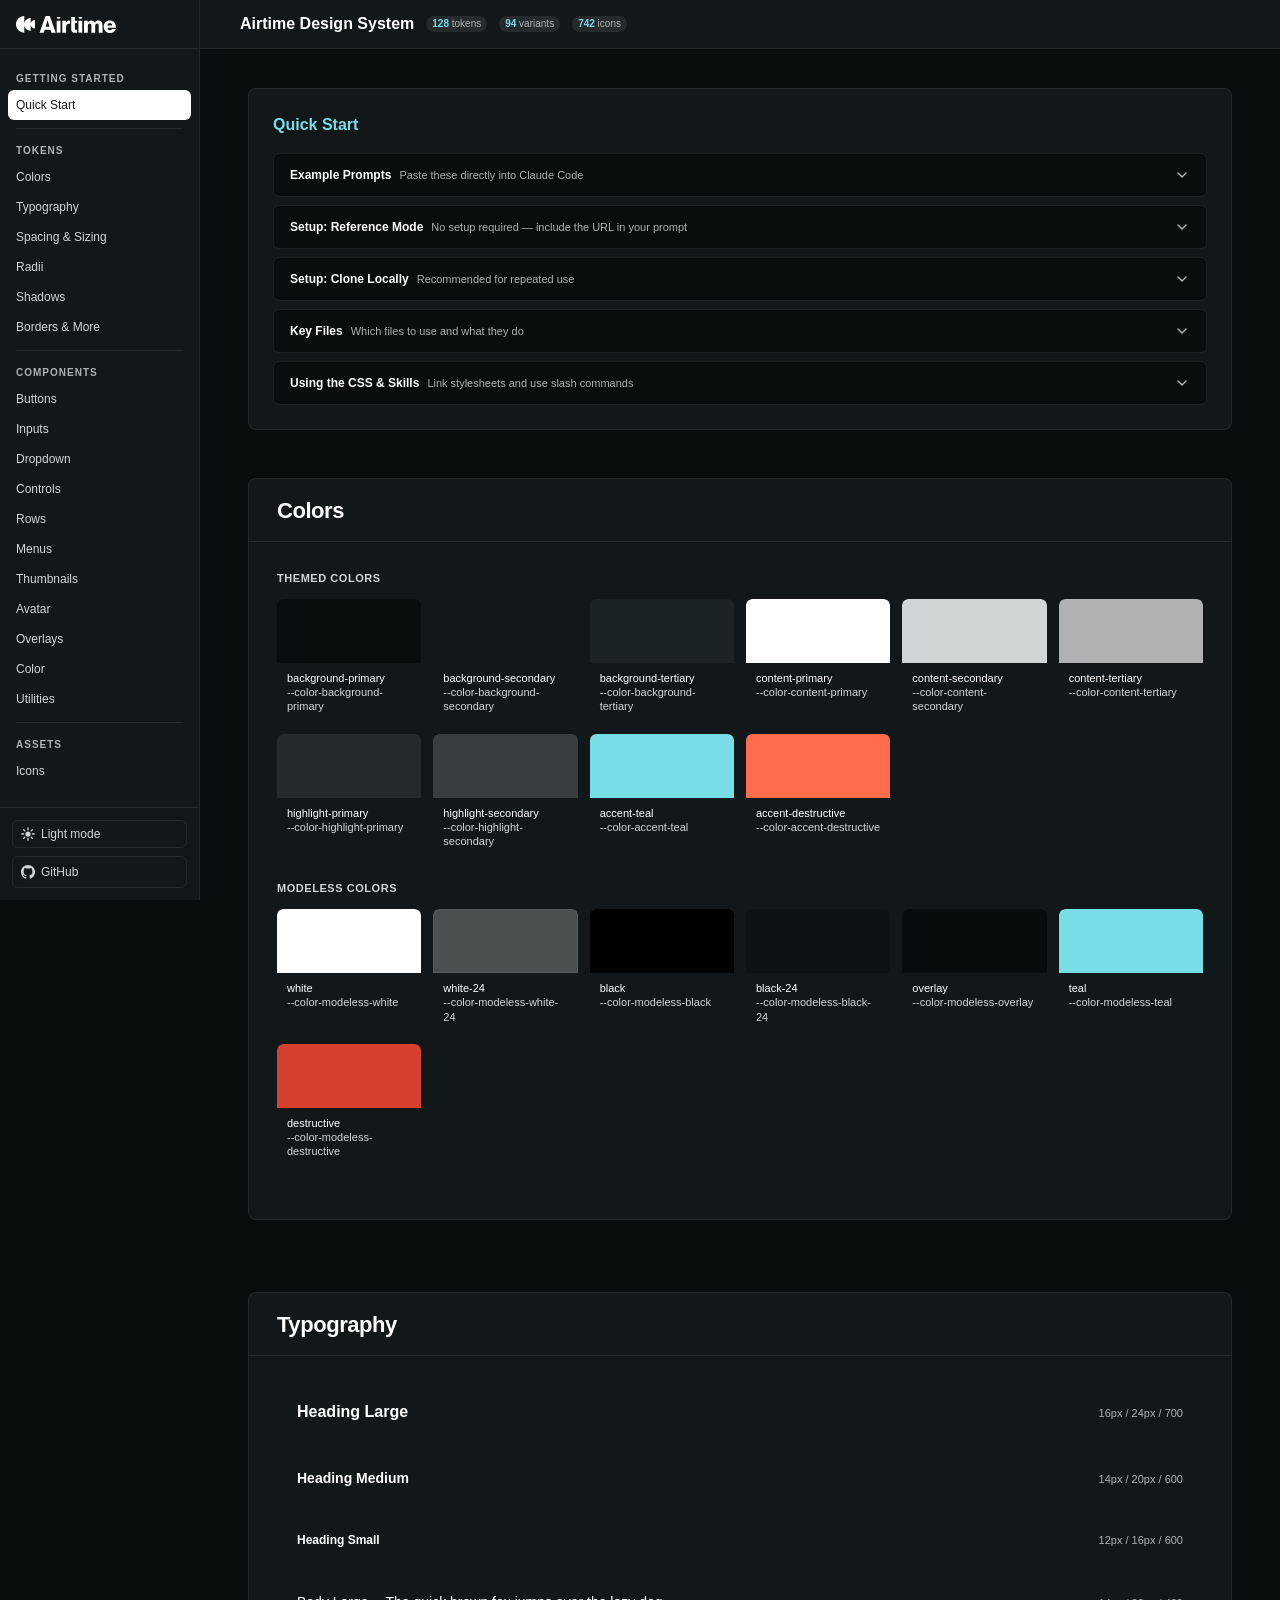
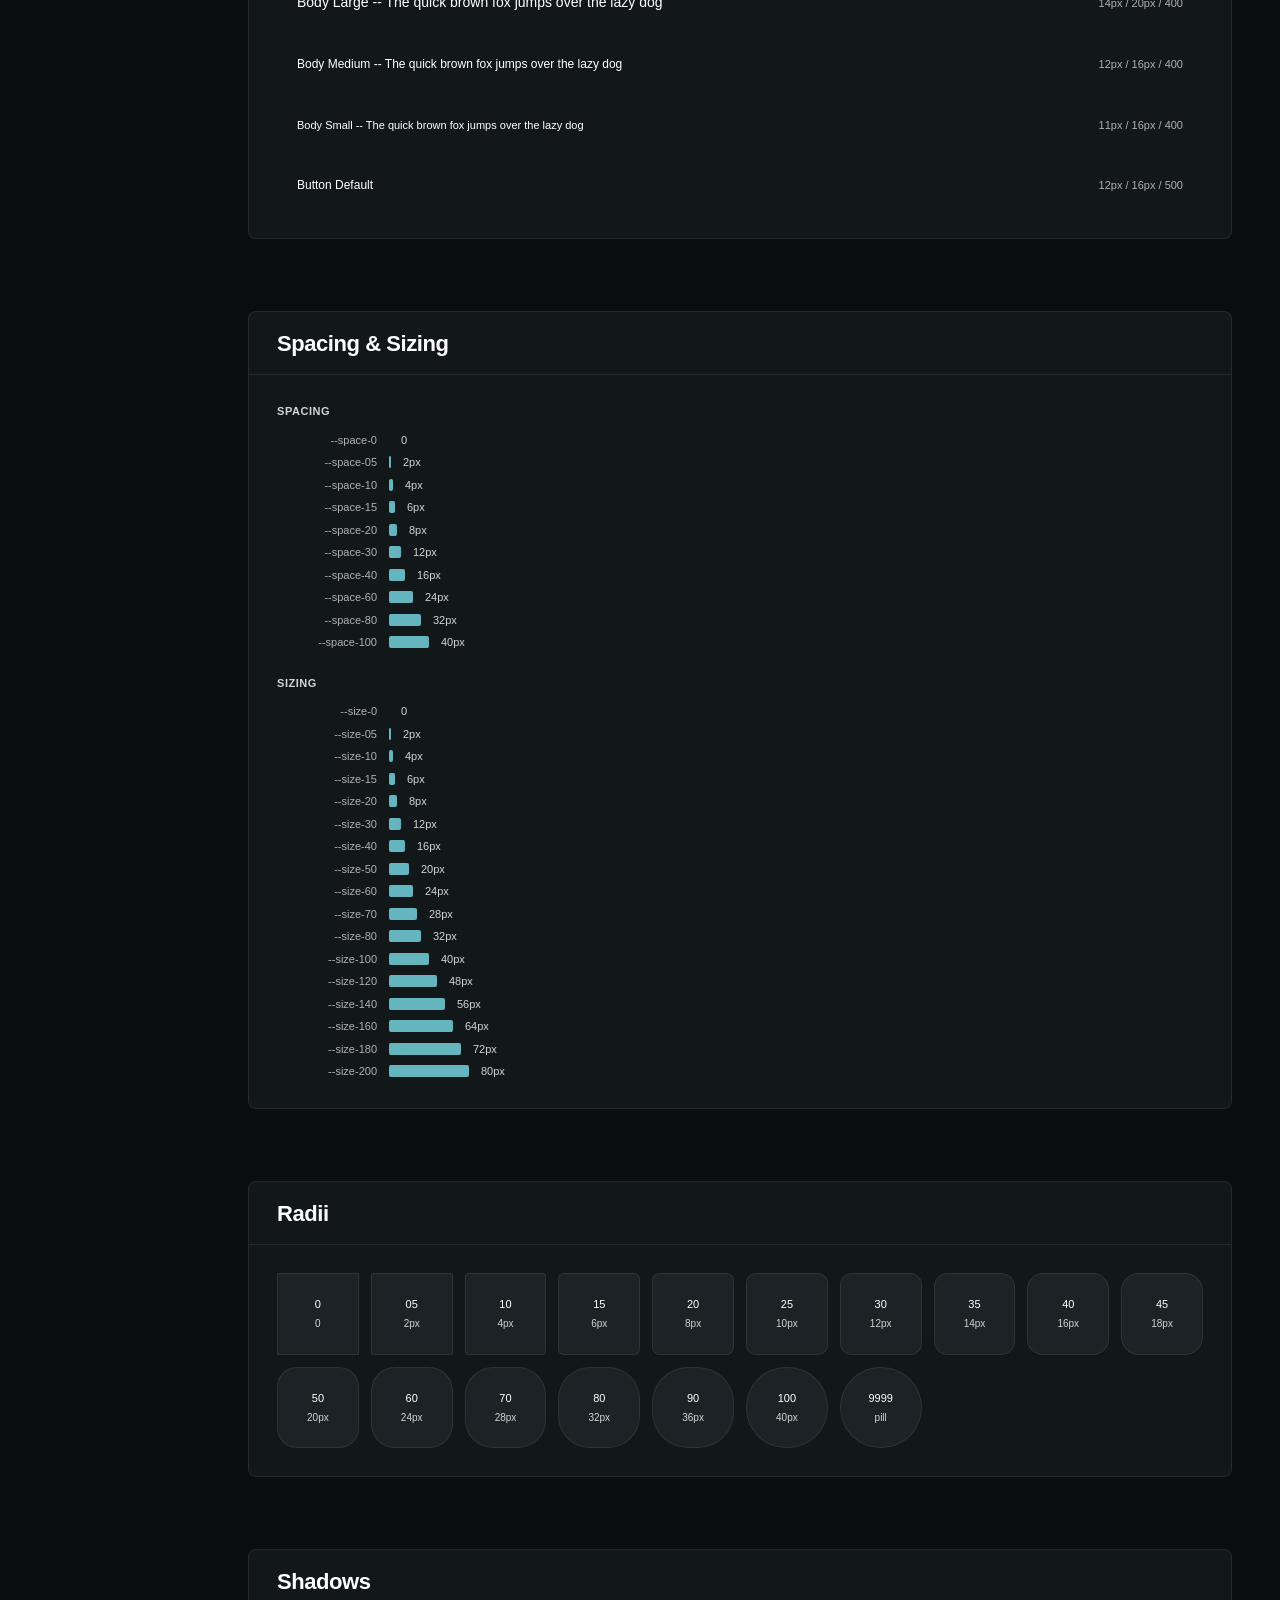
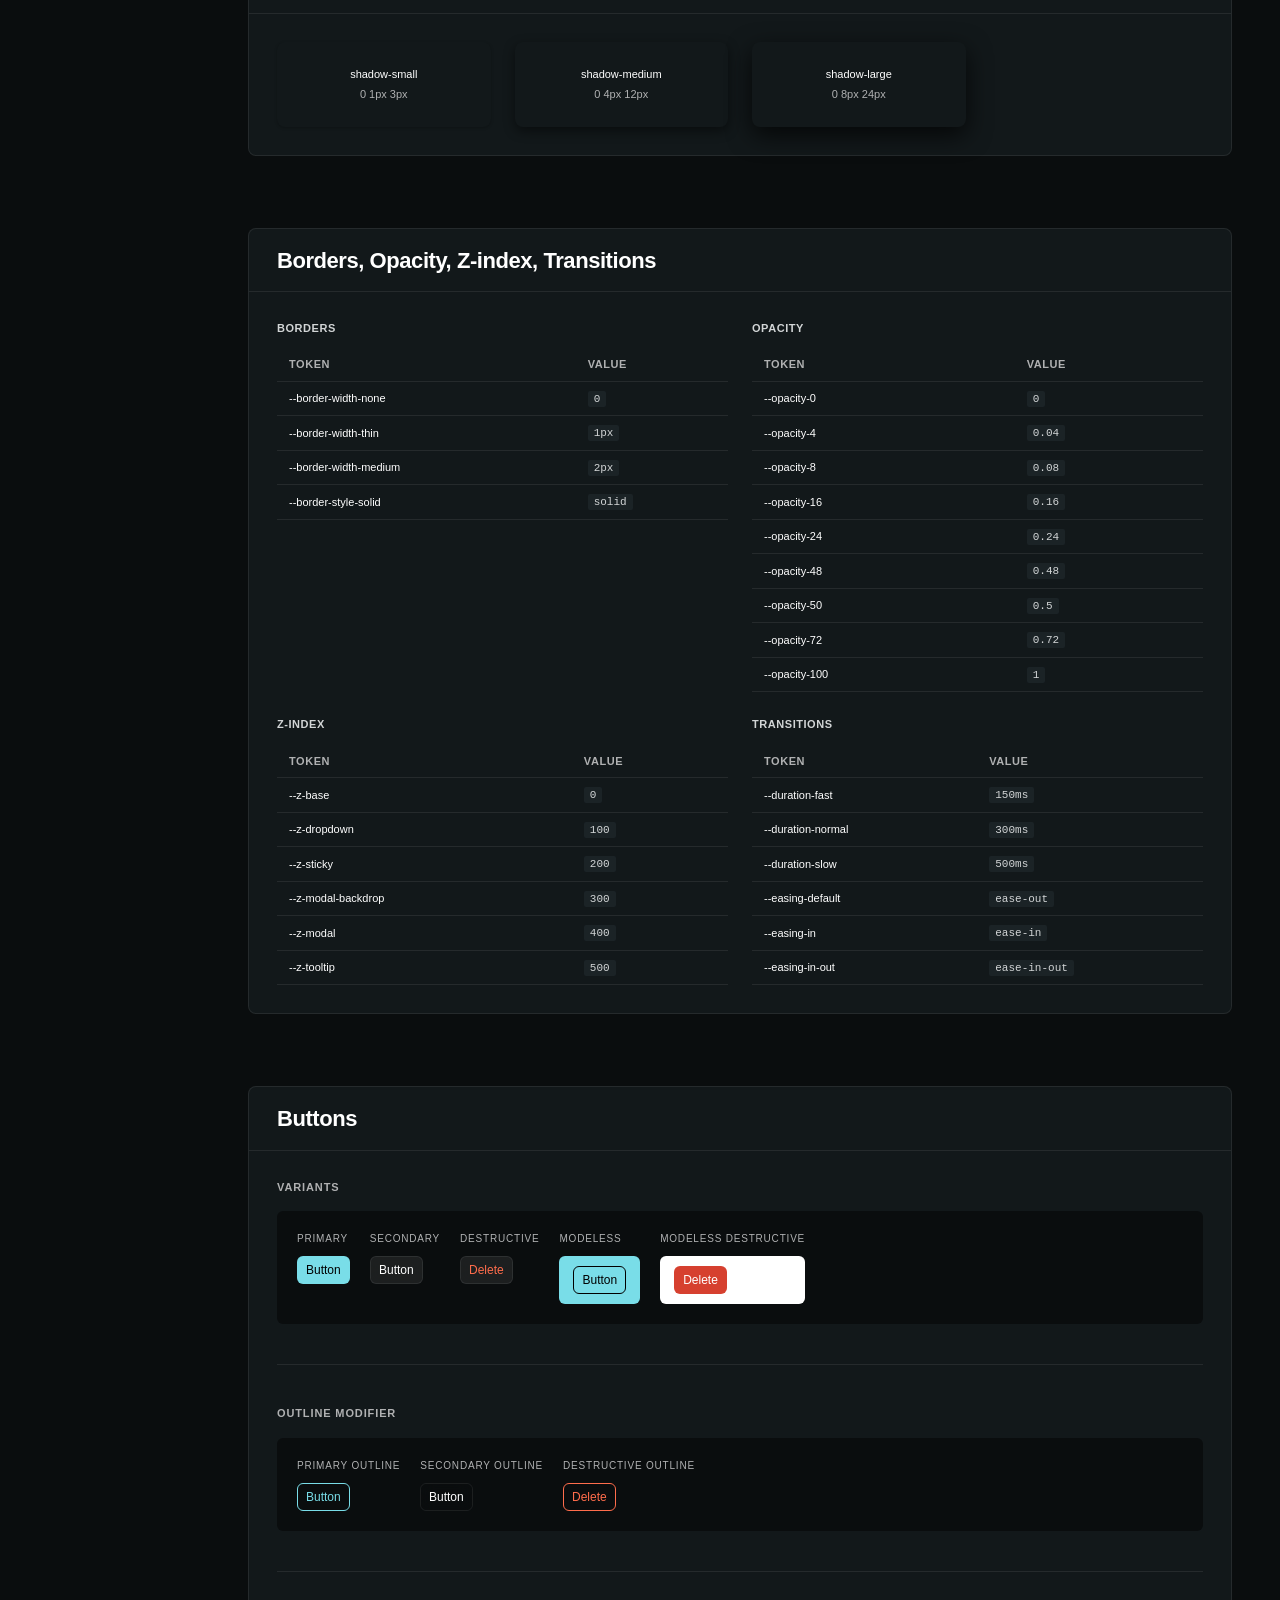
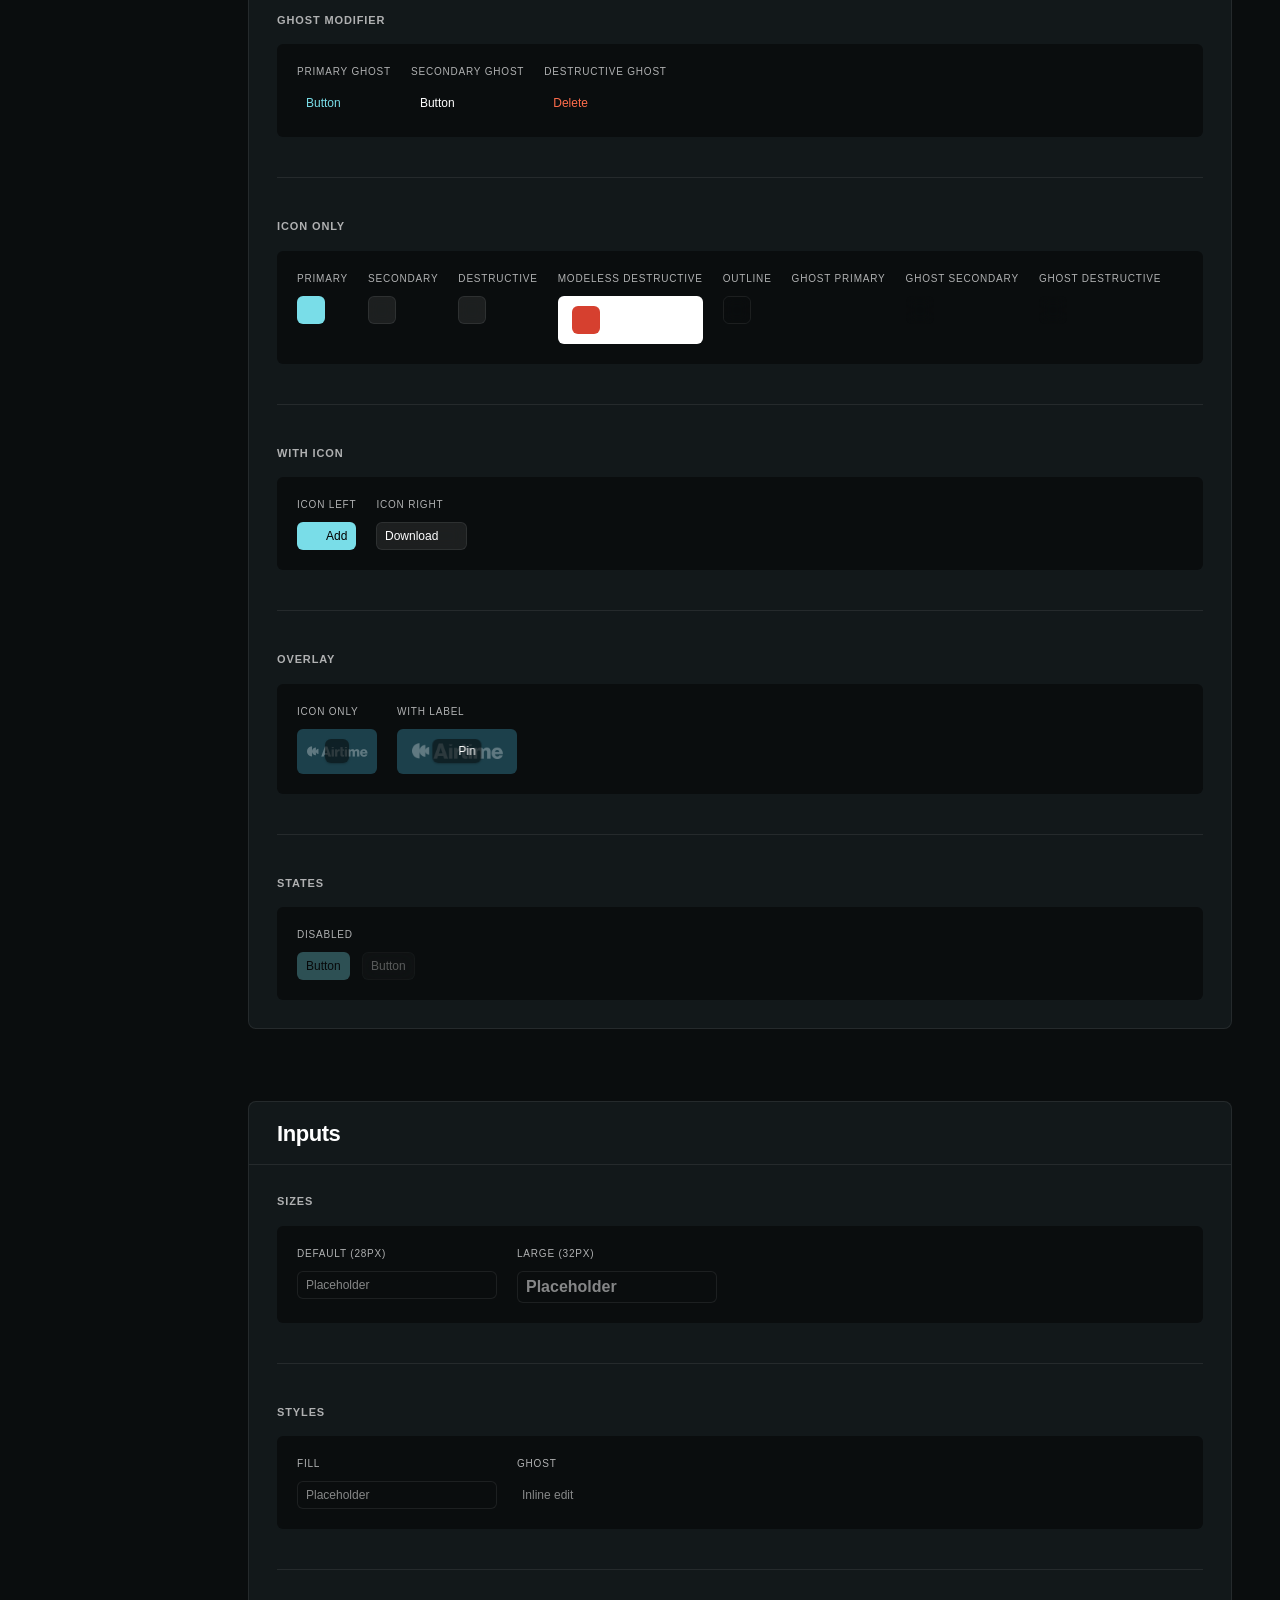
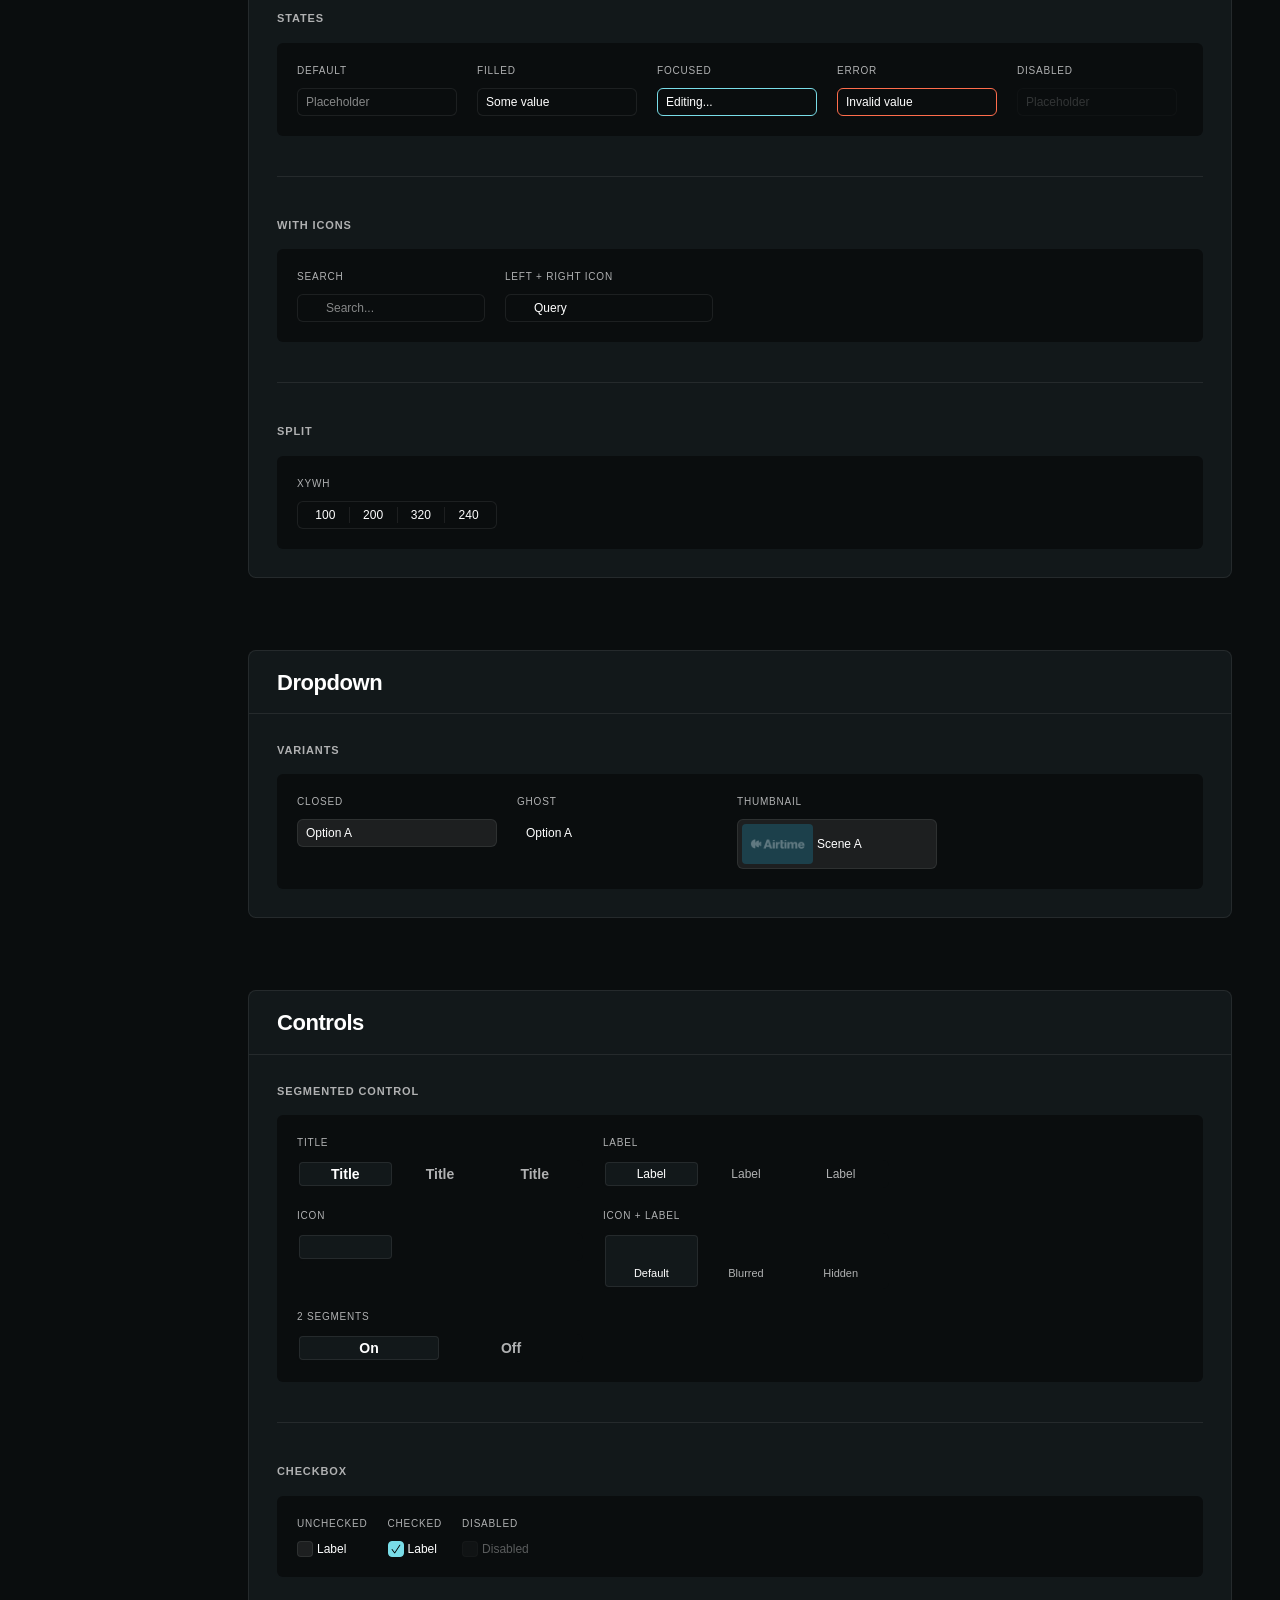
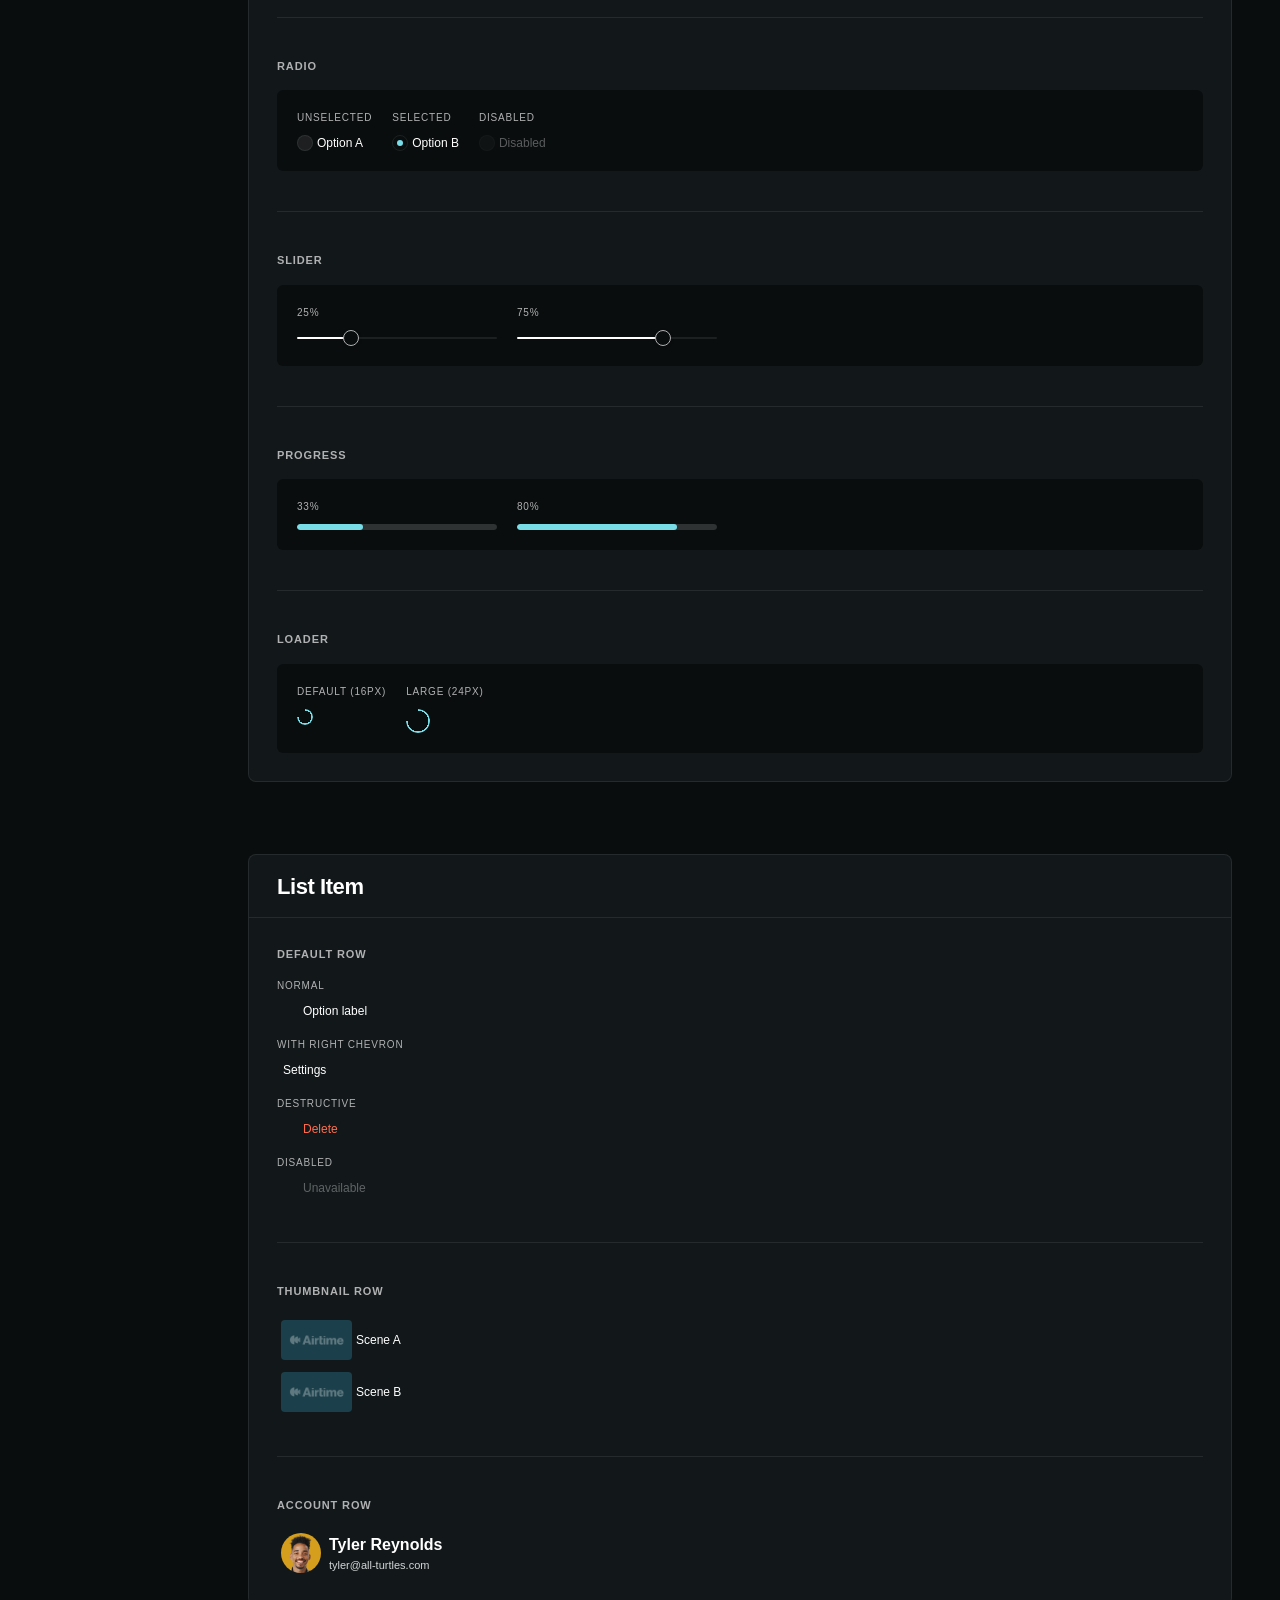
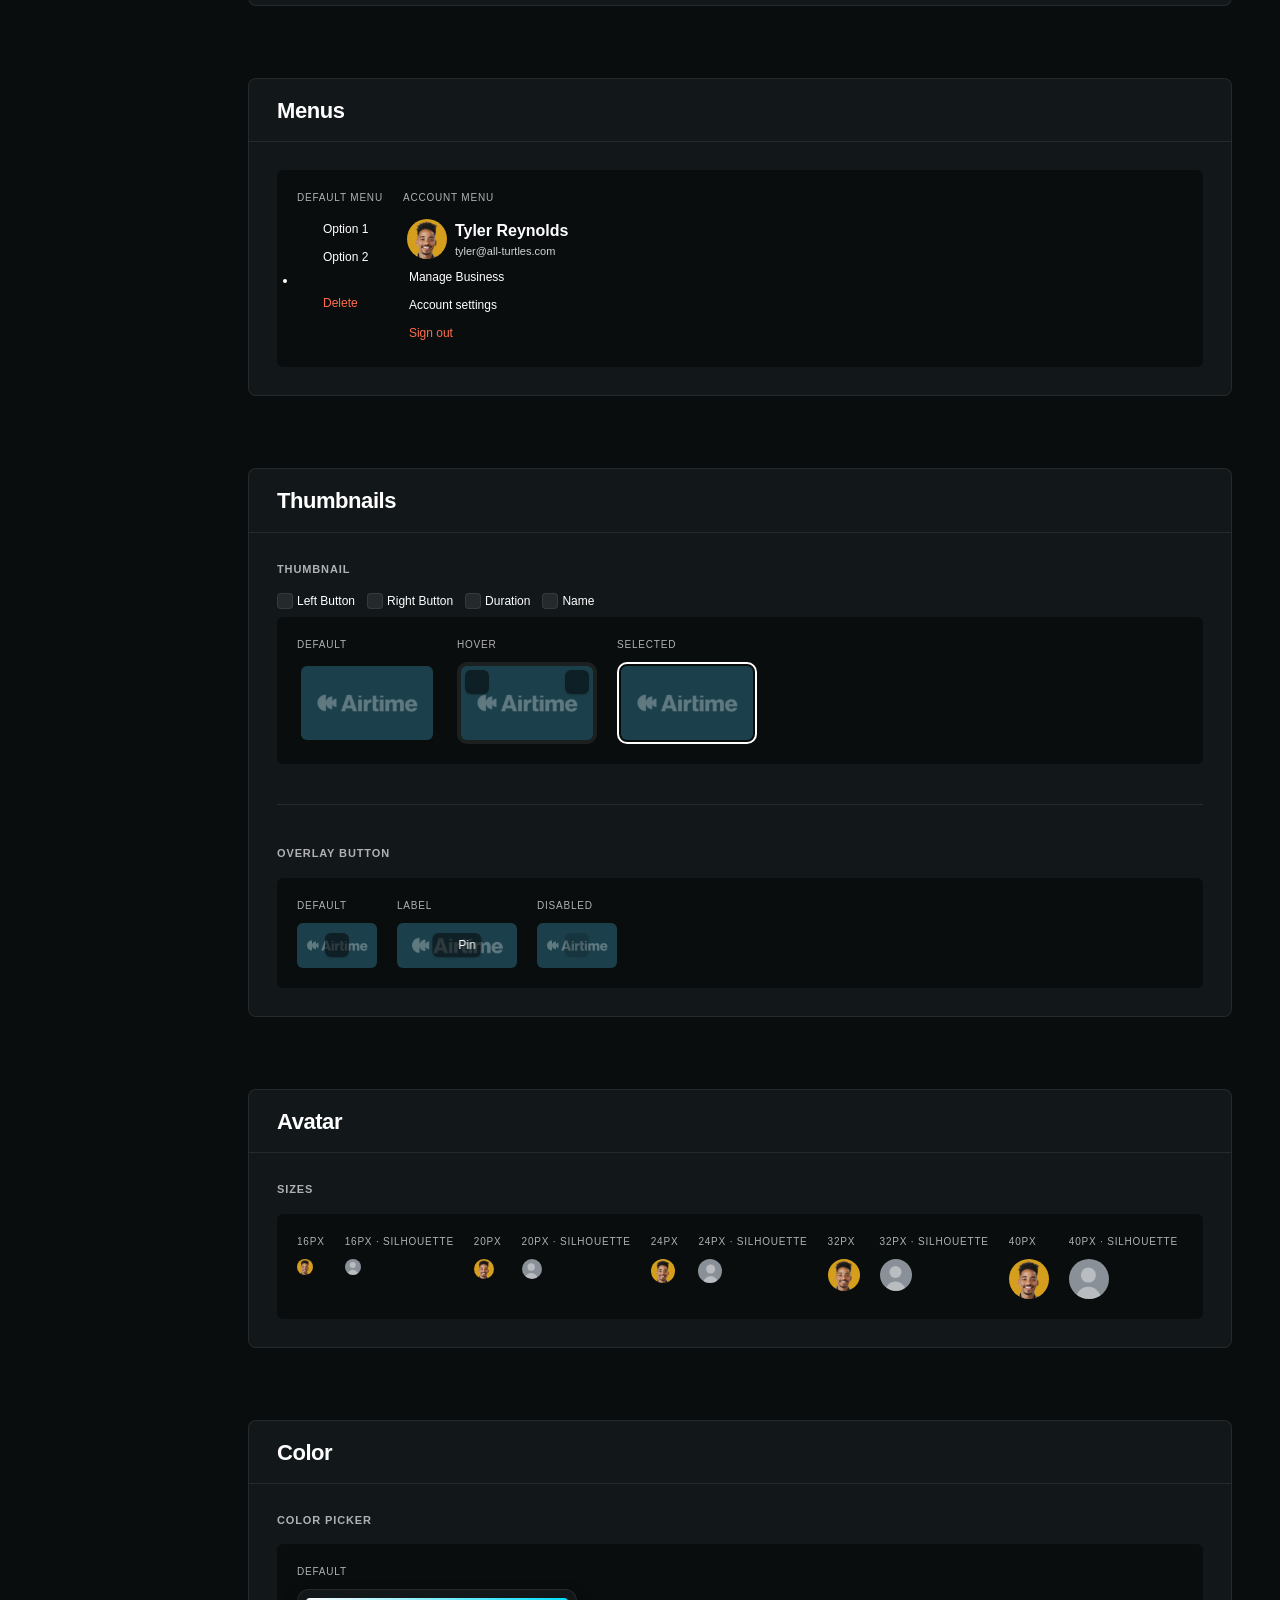
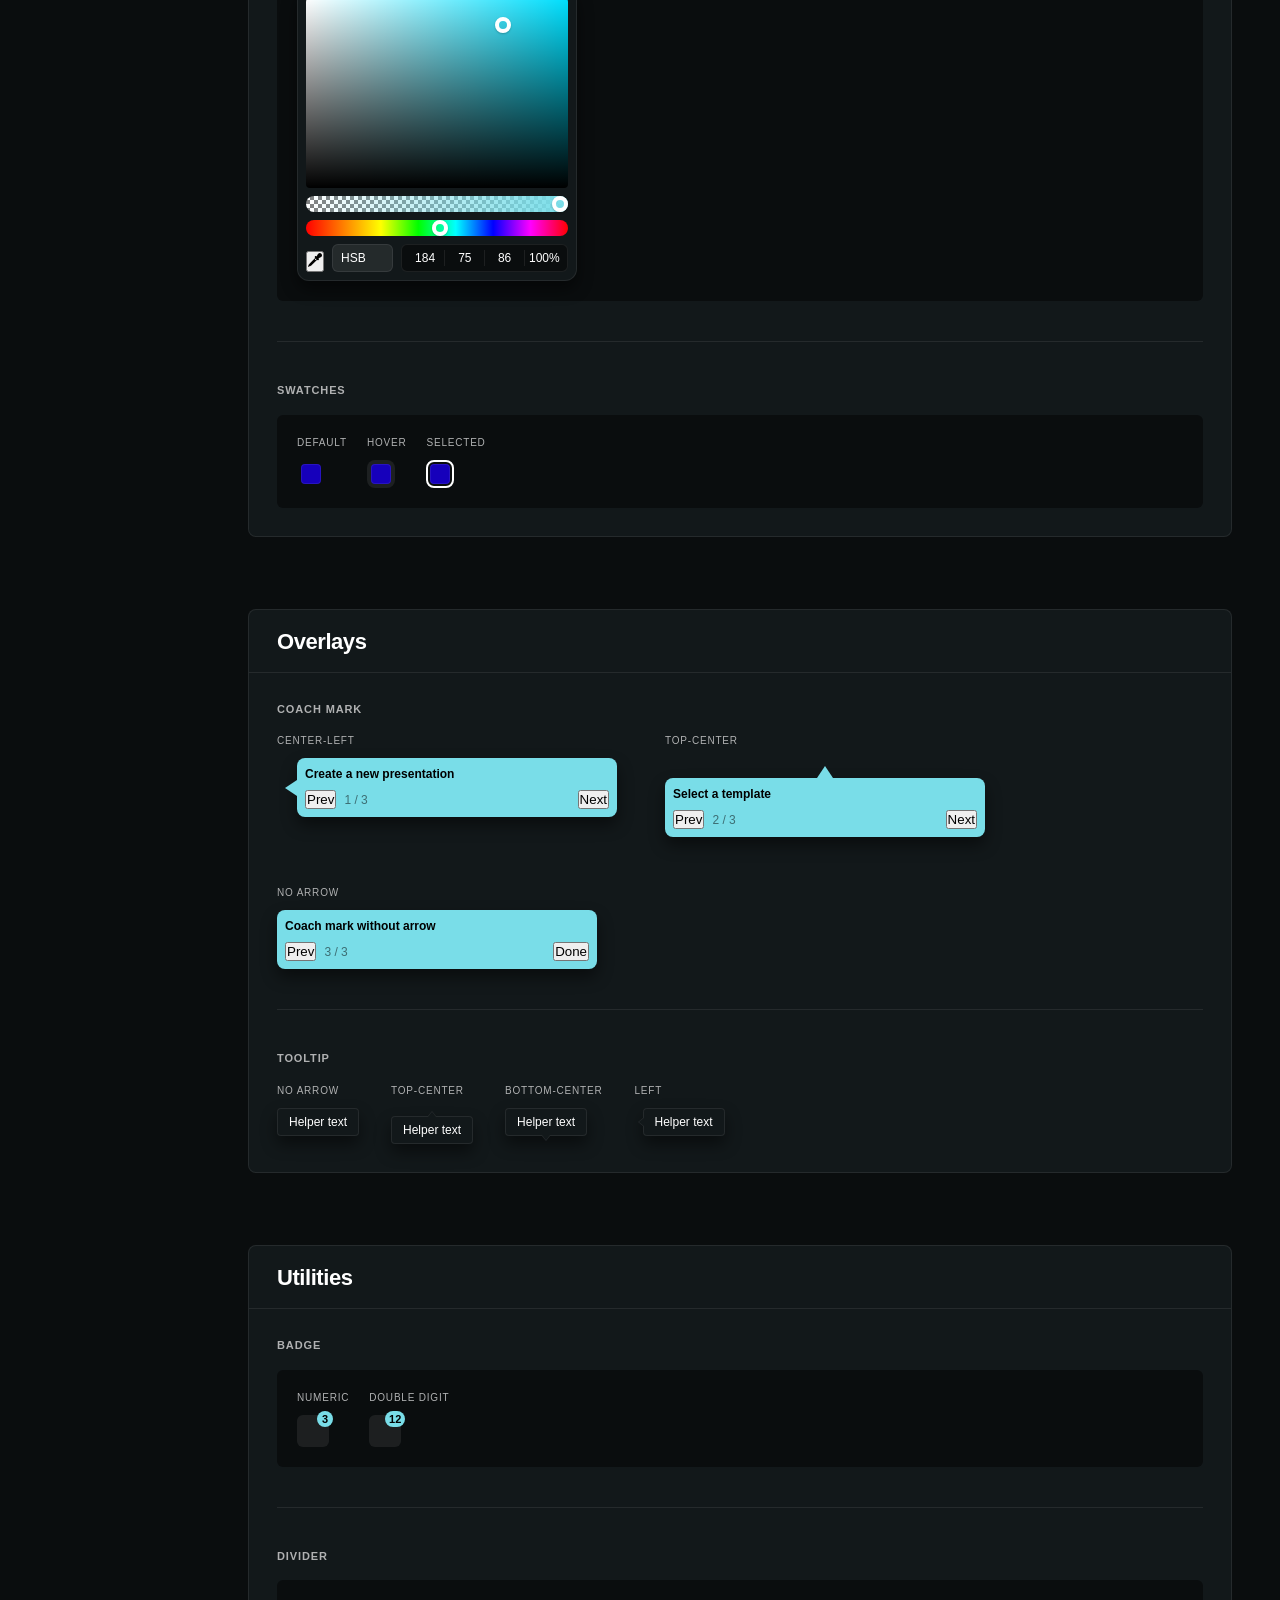
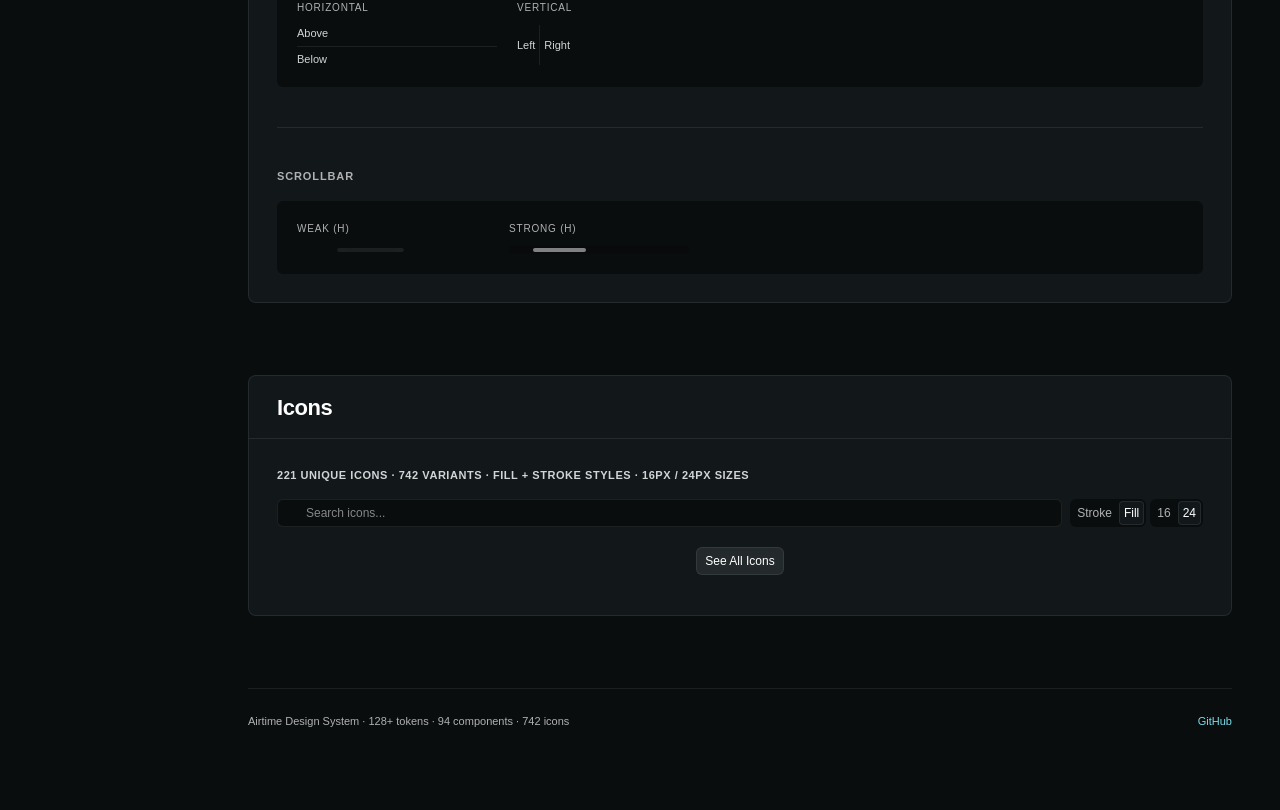
==== index.html @ 5a11bd59 "fix(icons): default icon catalog to 24px filled instead of 16px stroke Co-Authored-By: Claude Sonnet" ====
<!DOCTYPE html>
<html lang="en" class="dark">
<head>
  <meta charset="UTF-8">
  <meta name="viewport" content="width=device-width, initial-scale=1.0">
  <title>Airtime Design System</title>

  <!-- Tokens -->
  <link rel="stylesheet" href="generated/tokens.css">

  <!-- Icons -->
  <script src="generated/icons.js"></script>

  <!-- Components -->
  <link rel="stylesheet" href="components/button.css">
  <link rel="stylesheet" href="components/input.css">
  <link rel="stylesheet" href="components/segmented.css">
  <link rel="stylesheet" href="components/checkbox.css">
  <link rel="stylesheet" href="components/radio.css">
  <link rel="stylesheet" href="components/slider.css">
  <link rel="stylesheet" href="components/progress.css">
  <link rel="stylesheet" href="components/loader.css">
  <link rel="stylesheet" href="components/dropdown.css">
  <link rel="stylesheet" href="components/rows.css">
  <link rel="stylesheet" href="components/menus.css">
  <link rel="stylesheet" href="components/overlays.css">
  <link rel="stylesheet" href="components/badge.css">
  <link rel="stylesheet" href="components/divider.css">
  <link rel="stylesheet" href="components/scrollbar.css">
  <link rel="stylesheet" href="components/color-picker.css">
  <link rel="stylesheet" href="components/swatches.css">
  <link rel="stylesheet" href="components/avatar.css">
  <link rel="stylesheet" href="components/thumbnail.css">

  <style>
    /* ── Reset ── */
    *, *::before, *::after { box-sizing: border-box; margin: 0; padding: 0; }

    body {
      font-family: var(--font-family-primary);
      font-size: var(--font-size-body-medium);
      line-height: 1.5;
      color: var(--color-content-primary);
      background: var(--color-background-primary);
      display: flex;
    }

    /* ── Sidebar ── */
    .sidebar {
      position: fixed;
      top: 0;
      left: 0;
      width: 200px;
      height: 100vh;
      background: var(--color-background-secondary);
      border-right: 1px solid var(--color-highlight-primary);
      display: flex;
      flex-direction: column;
      overflow-y: auto;
      z-index: 100;
    }

    .sidebar-header {
      height: 49px;
      padding: 0 16px;
      border-bottom: 1px solid var(--color-highlight-primary);
      display: flex;
      align-items: center;
    }

    .sidebar-logo svg {
      display: block;
      width: 100px;
      height: 17px;
      color: var(--color-content-primary);
    }

    .nav-section-label {
      font-size: 10px;
      font-weight: var(--font-weight-semibold);
      color: var(--color-content-tertiary);
      text-transform: uppercase;
      letter-spacing: 0.1em;
      margin: 14px 8px 4px;
    }

    .nav-divider {
      border: none;
      border-top: 1px solid var(--color-highlight-primary);
      margin: 8px;
    }

    .sidebar-nav {
      flex: 1;
      padding: 8px;
    }

    .nav-link {
      display: block;
      padding: 6px 8px;
      border-radius: var(--radius-15);
      color: var(--color-content-secondary);
      text-decoration: none;
      font-size: var(--font-size-body-medium);
      font-weight: var(--font-weight-medium);
      transition: background var(--duration-fast) var(--easing-default),
                  color var(--duration-fast) var(--easing-default);
    }

    .nav-link:hover {
      background: var(--color-highlight-primary);
      color: var(--color-content-primary);
    }

    .nav-link.active {
      background: var(--color-content-primary);
      color: var(--color-background-secondary);
    }

    .sidebar-footer {
      padding: 12px;
      border-top: 1px solid var(--color-highlight-primary);
      display: flex;
      flex-direction: column;
      gap: 8px;
    }

    /* ── Sidebar footer buttons ── */
    .sidebar-footer-btn {
      display: flex;
      align-items: center;
      gap: 6px;
      width: 100%;
      padding: 6px 8px;
      border: 1px solid var(--color-highlight-primary);
      border-radius: var(--radius-15);
      background: transparent;
      color: var(--color-content-secondary);
      font-family: var(--font-family-primary);
      font-size: var(--font-size-body-medium);
      cursor: pointer;
      text-decoration: none;
      transition: background var(--duration-fast) var(--easing-default);
    }

    .sidebar-footer-btn:hover {
      background: var(--color-highlight-primary);
      color: var(--color-content-primary);
    }

    .sidebar-footer-btn svg {
      width: 14px;
      height: 14px;
      flex-shrink: 0;
    }

    /* ── Header ── */
    .page-header {
      position: fixed;
      top: 0;
      left: 200px;
      right: 0;
      display: flex;
      justify-content: space-between;
      align-items: center;
      background: var(--color-background-secondary);
      border-bottom: 1px solid var(--color-highlight-primary);
      padding: 0 40px;
      height: 49px;
      z-index: 60;
    }

    .page-header h1 {
      font-size: var(--font-size-heading-large);
      font-weight: var(--font-weight-bold);
      line-height: 1;
    }

    .header-stats {
      display: flex;
      flex-wrap: wrap;
      gap: var(--space-05);
      align-items: center;
    }

    .stat-chip {
      font-size: 10px;
      line-height: 1;
      color: var(--color-content-tertiary);
      background: var(--color-highlight-primary);
      padding: 3px 6px;
      border-radius: var(--radius-9999);
      white-space: nowrap;
    }

    .stat-num { color: var(--color-accent-teal); font-weight: var(--font-weight-semibold); }

    /* ── Main content ── */
    .main {
      margin-left: 200px;
      padding: 88px 48px 80px;
      max-width: 1100px;
      width: 100%;
    }

    /* ── Section ── */
    .section {
      margin-bottom: 72px;
      scroll-margin-top: 70px;
    }

    /* ── Quick start ── */
    .quick-start {
      background: var(--color-background-secondary);
      border: 1px solid var(--color-highlight-primary);
      border-radius: var(--radius-20);
      padding: var(--space-60);
      margin-bottom: 48px;
    }

    .quick-start h2 {
      font-size: var(--font-size-heading-large);
      font-weight: var(--font-weight-bold);
      margin-bottom: var(--space-40);
      color: var(--color-accent-teal);
    }

    .qs-accordion {
      border: 1px solid var(--color-highlight-primary);
      border-radius: var(--radius-15);
      margin-bottom: var(--space-20);
      background: var(--color-background-primary);
      overflow: hidden;
    }

    .qs-accordion:last-child { margin-bottom: 0; }

    .qs-accordion[open] { border-color: var(--color-highlight-secondary); }

    .qs-summary {
      display: flex;
      align-items: center;
      gap: var(--space-20);
      padding: var(--space-30) var(--space-40);
      cursor: pointer;
      list-style: none;
      user-select: none;
      transition: background var(--duration-fast) var(--easing-default);
    }

    .qs-summary::-webkit-details-marker { display: none; }
    .qs-summary::marker { content: ''; }

    .qs-summary:hover { background: var(--color-highlight-primary); }

    .qs-summary-title {
      font-size: var(--font-size-heading-small);
      font-weight: var(--font-weight-semibold);
      color: var(--color-content-primary);
      white-space: nowrap;
    }

    .qs-summary-desc {
      font-size: var(--font-size-body-small);
      color: var(--color-content-tertiary);
      flex: 1;
      min-width: 0;
      overflow: hidden;
      text-overflow: ellipsis;
      white-space: nowrap;
    }

    .qs-chevron {
      width: 16px;
      height: 16px;
      flex-shrink: 0;
      color: var(--color-content-tertiary);
      transition: transform var(--duration-fast) var(--easing-default);
    }

    .qs-accordion[open] .qs-chevron { transform: rotate(180deg); }

    .qs-content {
      padding: 0 var(--space-40) var(--space-40);
      border-top: 1px solid var(--color-highlight-primary);
    }

    .qs-content p {
      font-size: var(--font-size-body-medium);
      color: var(--color-content-secondary);
      margin: var(--space-30) 0 var(--space-20);
    }

    .qs-content p:first-child { margin-top: var(--space-40); }

    .qs-content pre {
      background: var(--color-background-tertiary);
      border-radius: var(--radius-10);
      padding: var(--space-30) var(--space-40);
      overflow-x: auto;
      margin-bottom: var(--space-30);
    }

    .qs-content pre:last-child { margin-bottom: 0; }

    .qs-content code {
      font-family: 'SF Mono', 'Menlo', 'Consolas', monospace;
      font-size: 11px;
      color: var(--color-content-secondary);
      line-height: 1.6;
    }

    .qs-content p code {
      background: var(--color-background-tertiary);
      padding: 1px var(--space-10);
      border-radius: var(--radius-05);
    }

    .qs-content strong {
      color: var(--color-content-primary);
      font-weight: var(--font-weight-semibold);
    }

    .qs-table {
      width: 100%;
      border-collapse: collapse;
      margin-top: var(--space-40);
      font-size: var(--font-size-body-medium);
    }

    .qs-table th {
      text-align: left;
      font-weight: var(--font-weight-semibold);
      color: var(--color-content-tertiary);
      font-size: var(--font-size-body-small);
      text-transform: uppercase;
      letter-spacing: 0.05em;
      padding: var(--space-10) var(--space-20);
      border-bottom: 1px solid var(--color-highlight-primary);
    }

    .qs-table td {
      padding: var(--space-20);
      color: var(--color-content-secondary);
      border-bottom: 1px solid var(--color-highlight-primary);
    }

    .qs-table tr:last-child td { border-bottom: none; }

    .qs-table td code {
      font-family: 'SF Mono', 'Menlo', 'Consolas', monospace;
      font-size: 11px;
      color: var(--color-accent-teal);
    }

    .details-content {
      padding: 28px;
    }

    /* ── Section heading ── */
    .section-heading {
      font-size: 22px;
      font-weight: 700;
      letter-spacing: -0.02em;
      line-height: 1.1;
      color: var(--color-content-primary);
      padding: 20px 28px 18px;
      border-bottom: 1px solid var(--color-highlight-primary);
      border-radius: var(--radius-20) var(--radius-20) 0 0;
    }

    .section-block {
      margin-bottom: 24px;
      border: 1px solid var(--color-highlight-primary);
      border-radius: var(--radius-20);
      background: var(--color-background-secondary);
    }

    /* ── Subsection label ── */
    .subsection-label {
      font-size: var(--font-size-body-small);
      font-weight: var(--font-weight-semibold);
      color: var(--color-content-secondary);
      text-transform: uppercase;
      letter-spacing: 0.05em;
      margin-bottom: 12px;
    }

    /* ── Color swatches ── */
    .swatch-grid {
      display: grid;
      grid-template-columns: repeat(auto-fill, minmax(140px, 1fr));
      gap: 12px;
      margin-bottom: 24px;
    }

    .cs-swatch {
      background: var(--color-background-secondary);
      border-radius: var(--radius-15);
      overflow: hidden;
    }

    .cs-swatch-color {
      height: 64px;
      border-radius: var(--radius-15) var(--radius-15) 0 0;
    }

    .cs-swatch-label {
      padding: 8px 10px;
      font-size: 11px;
      line-height: 1.3;
      color: var(--color-content-secondary);
    }

    .cs-swatch-label strong {
      display: block;
      color: var(--color-content-primary);
      font-weight: var(--font-weight-medium);
      font-size: var(--font-size-body-small);
    }

    /* ── Typography specimens ── */
    .type-samples {
      display: flex;
      flex-direction: column;
      gap: 12px;
    }

    .type-row {
      background: var(--color-background-secondary);
      border-radius: var(--radius-15);
      padding: 16px 20px;
      display: flex;
      justify-content: space-between;
      align-items: baseline;
      gap: 24px;
    }

    .type-row .sample { flex: 1; }
    .type-row .details {
      font-size: 11px;
      color: var(--color-content-tertiary);
      white-space: nowrap;
      text-align: right;
    }

    /* ── Spacing bars ── */
    .bar-list {
      display: flex;
      flex-direction: column;
      gap: 6px;
    }

    .bar-row {
      display: flex;
      align-items: center;
      gap: 12px;
    }

    .bar-row .bar-label {
      font-size: 11px;
      color: var(--color-content-tertiary);
      width: 100px;
      text-align: right;
      flex-shrink: 0;
    }

    .bar-row .bar {
      height: 12px;
      background: var(--color-accent-teal);
      border-radius: var(--radius-05);
      opacity: 0.8;
    }

    .bar-row .bar-value {
      font-size: 11px;
      color: var(--color-content-secondary);
      width: 40px;
      flex-shrink: 0;
    }

    /* ── Radii boxes ── */
    .radii-grid {
      display: grid;
      grid-template-columns: repeat(auto-fill, minmax(80px, 1fr));
      gap: 12px;
    }

    .radius-box {
      width: 100%;
      aspect-ratio: 1;
      background: var(--color-background-tertiary);
      border: 1px solid var(--color-highlight-primary);
      display: flex;
      flex-direction: column;
      align-items: center;
      justify-content: center;
      font-size: 10px;
      color: var(--color-content-secondary);
      text-align: center;
      gap: 4px;
    }

    .radius-box .radius-name {
      font-weight: var(--font-weight-medium);
      color: var(--color-content-primary);
      font-size: 11px;
    }

    /* ── Shadow specimens ── */
    .shadow-grid {
      display: grid;
      grid-template-columns: repeat(auto-fill, minmax(200px, 1fr));
      gap: 24px;
    }

    .shadow-box {
      background: var(--color-background-secondary);
      border-radius: var(--radius-20);
      padding: 24px;
      text-align: center;
    }

    .shadow-box .shadow-name {
      font-size: var(--font-size-body-small);
      font-weight: var(--font-weight-medium);
      margin-bottom: 4px;
    }

    .shadow-box .shadow-value {
      font-size: 11px;
      color: var(--color-content-tertiary);
    }

    /* ── Token tables ── */
    .token-table {
      width: 100%;
      border-collapse: collapse;
      font-size: var(--font-size-body-small);
    }

    .token-table th,
    .token-table td {
      text-align: left;
      padding: 8px 12px;
      border-bottom: 1px solid var(--color-highlight-primary);
    }

    .token-table th {
      color: var(--color-content-tertiary);
      font-weight: var(--font-weight-semibold);
      font-size: 11px;
      text-transform: uppercase;
      letter-spacing: 0.05em;
    }

    .token-table td {
      color: var(--color-content-secondary);
    }

    .token-table td:first-child {
      color: var(--color-content-primary);
      font-weight: var(--font-weight-medium);
    }

    .token-table code {
      font-family: 'SF Mono', 'Menlo', 'Consolas', monospace;
      font-size: 11px;
      background: var(--color-background-tertiary);
      padding: 2px 6px;
      border-radius: var(--radius-05);
    }

    .table-grid {
      display: grid;
      grid-template-columns: 1fr 1fr;
      gap: 24px;
    }

    /* ── Component gallery ── */
    .group {
      margin-bottom: 40px;
      padding-bottom: 40px;
      border-bottom: 1px solid var(--color-highlight-primary);
    }

    .group:last-child {
      margin-bottom: 0;
      padding-bottom: 0;
      border-bottom: none;
    }

    /* Demo helper — statically renders :focus appearance */
    .input-demo-focus {
      border-color: var(--color-modeless-teal);
    }

    .group-title {
      font-size: 11px;
      font-weight: var(--font-weight-semibold);
      color: var(--color-content-tertiary);
      margin: 0 0 16px;
      text-transform: uppercase;
      letter-spacing: 0.08em;
    }

    .variants {
      display: flex;
      flex-wrap: wrap;
      gap: 20px;
      align-items: flex-start;
      background: var(--color-background-primary);
      border-radius: var(--radius-15);
      padding: 20px;
    }

    .variant {
      display: flex;
      flex-direction: column;
      gap: 10px;
    }

    .variant-label {
      font-size: 10px;
      font-weight: var(--font-weight-medium);
      color: var(--color-content-tertiary);
      text-transform: uppercase;
      letter-spacing: 0.08em;
    }

    .variant-preview {
      display: flex;
      align-items: center;
      gap: 12px;
      flex-wrap: wrap;
    }

    .canvas {
      padding: 16px;
      border-radius: var(--radius-15);
      border: 1px solid var(--color-highlight-primary);
      background: var(--color-background-secondary);
    }

    .canvas-teal { background: var(--color-modeless-teal); }

    /* Within a .variants canvas, nested .canvas uses tertiary bg (except teal) */
    .variants .canvas:not(.canvas-teal) {
      background: var(--color-background-tertiary);
      border-color: var(--color-highlight-primary);
    }

    /* ── Icon helpers ── */
    .icon-img {
      display: inline-flex;
      align-items: center;
      justify-content: center;
      flex-shrink: 0;
      width: 16px;
      height: 16px;
    }

    .icon-img svg { display: block; width: 100%; height: 100%; }

    /* ── Icon browser ── */
    .icon-toolbar {
      display: flex;
      align-items: center;
      gap: var(--space-20);
      margin-bottom: var(--space-20);
      flex-wrap: wrap;
    }

    .icon-toolbar-controls {
      display: flex;
      gap: var(--space-10);
      align-items: center;
    }

    .icon-grid {
      display: grid;
      grid-template-columns: repeat(auto-fill, minmax(100px, 1fr));
      gap: 8px;
    }

    .icon-cell {
      background: var(--color-background-secondary);
      border-radius: var(--radius-10);
      padding: 12px 8px 8px;
      text-align: center;
      display: flex;
      flex-direction: column;
      align-items: center;
      gap: 8px;
      transition: background var(--duration-fast) var(--easing-default);
      cursor: default;
    }

    .icon-cell:hover { background: var(--color-background-tertiary); }
    .icon-cell.icon-fallback { opacity: 0.5; }

    .icon-preview {
      color: var(--color-content-primary);
      display: flex;
      align-items: center;
      justify-content: center;
      transition: width var(--duration-fast) var(--easing-default),
                  height var(--duration-fast) var(--easing-default);
    }

    .icon-preview,
    .icon-preview svg {
      width: 24px;
      height: 24px;
    }

    .icon-preview.icon-size-16,
    .icon-preview.icon-size-16 svg {
      width: 16px;
      height: 16px;
    }

    .icon-name {
      font-size: 10px;
      font-weight: var(--font-weight-medium);
      color: var(--color-content-primary);
      line-height: 1.2;
      word-break: break-word;
    }

    .icon-actions {
      display: flex;
      justify-content: center;
      padding: var(--space-30) 0;
    }

    /* ── Scroll demo ── */
    .scroll-demo {
      width: 200px;
      height: 80px;
      overflow: auto;
      border: 1px solid var(--color-highlight-primary);
      border-radius: var(--radius-10);
      padding: 8px;
    }

    .scroll-content {
      height: 240px;
      display: flex;
      flex-direction: column;
      gap: 8px;
      font-size: var(--font-size-body-small);
      color: var(--color-content-secondary);
    }

    /* ── Divider demos ── */
    .divider-h-demo { width: 200px; }
    .divider-v-demo { height: 40px; display: flex; align-items: center; }

    /* ── Badge host ── */
    .badge-host {
      position: relative;
      display: inline-flex;
      align-items: center;
      justify-content: center;
      width: 32px;
      height: 32px;
      border-radius: var(--radius-15);
      background: var(--color-highlight-primary);
    }

    .badge-host .badge { position: absolute; top: -4px; right: -4px; }

    /* ── Loader animation ── */
    @keyframes loader-spin { to { transform: rotate(360deg); } }

    /* ── Footer ── */
    .page-footer {
      margin-top: 48px;
      padding-top: 24px;
      border-top: 1px solid var(--color-highlight-primary);
      display: flex;
      justify-content: space-between;
      align-items: center;
      font-size: var(--font-size-body-small);
      color: var(--color-content-tertiary);
    }

    .page-footer a {
      color: var(--color-accent-teal);
      text-decoration: none;
    }

    .page-footer a:hover { text-decoration: underline; }

    /* ── Responsive ── */
    @media (max-width: 900px) {
      .sidebar { display: none; }
      .main { margin-left: 0; }
      .page-header { left: 0; }
    }

    @media (max-width: 700px) {
      .table-grid { grid-template-columns: 1fr; }
      .swatch-grid { grid-template-columns: repeat(auto-fill, minmax(110px, 1fr)); }
      .main { padding: 82px 16px 40px; }
    }
  </style>
</head>

<body>

  <!-- ── Sidebar ── -->
  <aside class="sidebar">
    <div class="sidebar-header">
      <div class="sidebar-logo">
        <svg xmlns="http://www.w3.org/2000/svg" viewBox="0 0 306 52" fill="currentColor" aria-label="Airtime"><path fill-rule="evenodd" clip-rule="evenodd" d="M72.0874 50.9253L90.3717 0.0566406H103.32L121.675 50.9253H108.442L105.454 41.7476H87.6681L84.7512 50.9253H72.0874ZM94.4981 20.4041L90.5851 32.7122H102.537L98.6956 20.4041C97.8419 17.7717 96.7036 13.2185 96.7036 13.2185H96.5613C96.5613 13.2185 95.3518 17.7717 94.4981 20.4041Z"/><path d="M168.942 41.3209C168.942 49.1468 173.78 51.3523 180.539 51.3523C183.67 51.3523 185.875 51.0678 186.871 50.7832V42.3169C186.703 42.3169 186.424 42.328 186.086 42.3414H186.083C185.566 42.3621 184.912 42.3881 184.31 42.3881C181.82 42.3881 180.255 41.6766 180.255 38.8308V21.756H186.871V14.4992H180.255V2.97376H168.942V14.4992H168.943V21.756H168.942V41.3209Z"/><path d="M208.2 14.4992V50.9254H219.797V30.5068C219.797 26.167 221.931 23.1077 225.559 23.1077C229.046 23.1077 230.682 25.3844 230.682 29.2973V50.9254H242.278V30.5068C242.278 26.167 244.342 23.1077 248.041 23.1077C251.527 23.1077 253.164 25.3844 253.164 29.2973V50.9254H264.76V27.2341C264.76 19.0525 260.634 13.432 252.381 13.432C247.686 13.432 243.773 15.4241 240.927 19.8351H240.784C238.935 15.9221 235.306 13.432 230.54 13.432C225.275 13.432 221.789 15.9221 219.512 19.6928H219.299V14.4992H208.2Z"/><path fill-rule="evenodd" clip-rule="evenodd" d="M268.399 32.6411C268.399 43.6686 275.798 51.9926 287.821 51.9926C292.446 51.9926 296.145 50.7831 299.205 48.6488C302.406 46.4433 304.54 43.3129 305.323 40.0402H294.011C293.015 42.3169 291.023 43.6686 287.964 43.6686C283.197 43.6686 280.493 40.6094 279.782 35.7004H305.963C306.034 28.3013 303.9 21.9694 299.56 17.9853C296.43 15.1395 292.303 13.432 287.11 13.432C276.011 13.432 268.399 21.756 268.399 32.6411ZM294.224 28.7993H279.853C280.636 24.4595 282.912 21.6848 287.323 21.6848C291.094 21.6848 293.798 24.4595 294.224 28.7993Z"/><path d="M191.04 50.9253V14.4991H202.636V50.9253H191.04Z"/><path d="M141.701 50.9251V14.4989H152.799V20.1905H153.013C155.574 15.8507 158.562 13.9298 162.973 13.9298C164.04 13.9298 164.752 14.0009 165.25 14.2143V24.1746H164.965C157.851 23.1786 153.297 26.6647 153.297 34.5618V50.9251H141.701Z"/><path d="M124.54 14.4991V50.9253H136.137V14.4991H124.54Z"/><path d="M124.559 2.92217V2.9198L136.092 2.9198V2.92217C136.092 6.10674 133.51 8.68834 130.325 8.68834C127.141 8.68834 124.559 6.10674 124.559 2.92217Z"/><path d="M191.179 2.9198V2.92217C191.179 6.10674 193.761 8.68834 196.946 8.68834C200.13 8.68834 202.712 6.10674 202.712 2.92217V2.9198L191.179 2.9198Z"/><path d="M25.4438 0.0136719C11.3916 0.0136719 0 11.4052 0 25.4575C0 39.5097 11.3916 50.9013 25.4438 50.9013V27.319C26.3815 37.2935 34.7783 45.0988 44.9981 45.0988V26.9768C45.7511 33.5035 51.2961 38.571 58.0246 38.571V12.3439C51.2961 12.3439 45.7511 17.4114 44.9981 23.9382V5.81613C34.7783 5.81613 26.3815 13.6214 25.4438 23.5959V0.0136719Z"/></svg>
      </div>
    </div>

    <nav class="sidebar-nav" aria-label="Sections">
      <p class="nav-section-label">Getting Started</p>
      <a class="nav-link active" href="#quick-start">Quick Start</a>
      <hr class="nav-divider">
      <p class="nav-section-label">Tokens</p>
      <a class="nav-link" href="#colors">Colors</a>
      <a class="nav-link" href="#typography">Typography</a>
      <a class="nav-link" href="#spacing">Spacing & Sizing</a>
      <a class="nav-link" href="#radii">Radii</a>
      <a class="nav-link" href="#shadows">Shadows</a>
      <a class="nav-link" href="#misc">Borders & More</a>
      <hr class="nav-divider">
      <p class="nav-section-label">Components</p>
      <a class="nav-link" href="#buttons">Buttons</a>
      <a class="nav-link" href="#inputs">Inputs</a>
      <a class="nav-link" href="#dropdown">Dropdown</a>
      <a class="nav-link" href="#controls">Controls</a>
      <a class="nav-link" href="#rows">Rows</a>
      <a class="nav-link" href="#menus">Menus</a>
      <a class="nav-link" href="#thumbnails">Thumbnails</a>
      <a class="nav-link" href="#avatar">Avatar</a>
      <a class="nav-link" href="#overlays">Overlays</a>
      <a class="nav-link" href="#color">Color</a>
      <a class="nav-link" href="#utilities">Utilities</a>
      <hr class="nav-divider">
      <p class="nav-section-label">Assets</p>
      <a class="nav-link" href="#icons">Icons</a>
    </nav>

    <div class="sidebar-footer">
      <button class="sidebar-footer-btn" onclick="toggleTheme()" aria-label="Toggle theme">
        <svg viewBox="0 0 16 16" fill="none" xmlns="http://www.w3.org/2000/svg">
          <circle cx="8" cy="8" r="3" fill="currentColor"/>
          <path d="M8 1v2M8 13v2M1 8h2M13 8h2M3.05 3.05l1.41 1.41M11.54 11.54l1.41 1.41M3.05 12.95l1.41-1.41M11.54 4.46l1.41-1.41" stroke="currentColor" stroke-width="1.5" stroke-linecap="round"/>
        </svg>
        <span id="theme-label">Light mode</span>
      </button>
      <a class="sidebar-footer-btn" href="https://github.com/dairien/airtime-design-system" target="_blank" rel="noopener" aria-label="GitHub repository">
        <svg viewBox="0 0 16 16" fill="currentColor" xmlns="http://www.w3.org/2000/svg">
          <path d="M8 0C3.58 0 0 3.58 0 8c0 3.54 2.29 6.53 5.47 7.59.4.07.55-.17.55-.38 0-.19-.01-.82-.01-1.49-2.01.37-2.53-.49-2.69-.94-.09-.23-.48-.94-.82-1.13-.28-.15-.68-.52-.01-.53.63-.01 1.08.58 1.23.82.72 1.21 1.87.87 2.33.66.07-.52.28-.87.51-1.07-1.78-.2-3.64-.89-3.64-3.95 0-.87.31-1.59.82-2.15-.08-.2-.36-1.02.08-2.12 0 0 .67-.21 2.2.82.64-.18 1.32-.27 2-.27.68 0 1.36.09 2 .27 1.53-1.04 2.2-.82 2.2-.82.44 1.1.16 1.92.08 2.12.51.56.82 1.27.82 2.15 0 3.07-1.87 3.75-3.65 3.95.29.25.54.73.54 1.48 0 1.07-.01 1.93-.01 2.2 0 .21.15.46.55.38A8.013 8.013 0 0016 8c0-4.42-3.58-8-8-8z"/>
        </svg>
        <span>GitHub</span>
      </a>
    </div>
  </aside>

  <!-- ── Header ── -->
  <header class="page-header">
    <div class="header-stats" style="display:flex;align-items:center;gap:12px">
      <h1>Airtime Design System</h1>
      <span class="stat-chip"><span class="stat-num">128</span> tokens</span>
      <span class="stat-chip"><span class="stat-num">94</span> variants</span>
      <span class="stat-chip"><span class="stat-num">742</span> icons</span>
    </div>
  </header>

  <!-- ── Main ── -->
  <main class="main">

    <!-- ════════ QUICK START ════════ -->
    <!-- Content mirrors README.md "Quick Start" section. When updating, sync both files. -->
    <section class="quick-start" id="quick-start">
      <h2>Quick Start</h2>

      <details class="qs-accordion">
        <summary class="qs-summary">
          <span class="qs-summary-title">Example Prompts</span>
          <span class="qs-summary-desc">Paste these directly into Claude Code</span>
          <svg class="qs-chevron" viewBox="0 0 16 16" fill="none" xmlns="http://www.w3.org/2000/svg"><path d="M4 6l4 4 4-4" stroke="currentColor" stroke-width="1.5" stroke-linecap="round" stroke-linejoin="round"/></svg>
        </summary>
        <div class="qs-content">
          <p><strong>Apply to an existing interface:</strong></p>
          <pre><code>Apply the Airtime design system from https://github.com/dairien/airtime-design-system</code></pre>
          <p><strong>Redesign an existing interface:</strong></p>
          <pre><code>Re-design this using Airtime design system from https://github.com/dairien/airtime-design-system</code></pre>
          <p><strong>Create something new:</strong></p>
          <pre><code>Create a new settings panel using Airtime design system from https://github.com/dairien/airtime-design-system</code></pre>
          <p>Claude Code will read the <code>CLAUDE.md</code> file from the repository and apply the system's tokens, constraints, anti-patterns, and component patterns automatically.</p>
        </div>
      </details>

      <details class="qs-accordion">
        <summary class="qs-summary">
          <span class="qs-summary-title">Setup: Reference Mode</span>
          <span class="qs-summary-desc">No setup required — include the URL in your prompt</span>
          <svg class="qs-chevron" viewBox="0 0 16 16" fill="none" xmlns="http://www.w3.org/2000/svg"><path d="M4 6l4 4 4-4" stroke="currentColor" stroke-width="1.5" stroke-linecap="round" stroke-linejoin="round"/></svg>
        </summary>
        <div class="qs-content">
          <p>Just include the GitHub URL in your prompt. Claude Code will fetch the design system files directly from the repository each session. This is the simplest approach — no local files needed.</p>
          <pre><code>Use the Airtime design system from https://github.com/dairien/airtime-design-system</code></pre>
        </div>
      </details>

      <details class="qs-accordion">
        <summary class="qs-summary">
          <span class="qs-summary-title">Setup: Clone Locally</span>
          <span class="qs-summary-desc">Recommended for repeated use</span>
          <svg class="qs-chevron" viewBox="0 0 16 16" fill="none" xmlns="http://www.w3.org/2000/svg"><path d="M4 6l4 4 4-4" stroke="currentColor" stroke-width="1.5" stroke-linecap="round" stroke-linejoin="round"/></svg>
        </summary>
        <div class="qs-content">
          <p>Clone the design system alongside your project:</p>
          <pre><code>git clone https://github.com/dairien/airtime-design-system.git</code></pre>
          <p>Then copy the design system files into your project:</p>
          <pre><code>cp -r airtime-design-system/generated/ your-project/design-system/generated/
cp -r airtime-design-system/components/ your-project/design-system/components/
cp -r airtime-design-system/tokens/ your-project/design-system/tokens/
cp airtime-design-system/CLAUDE.md your-project/design-system/CLAUDE.md</code></pre>
          <p>Or reference it as a sibling directory by adding this to your project's <code>CLAUDE.md</code>:</p>
          <pre><code>## Design System
Apply the Airtime design system from `../airtime-design-system/`.
Load `CLAUDE.md` from that repo for token values, anti-patterns, and component inventory.</code></pre>
        </div>
      </details>

      <details class="qs-accordion">
        <summary class="qs-summary">
          <span class="qs-summary-title">Key Files</span>
          <span class="qs-summary-desc">Which files to use and what they do</span>
          <svg class="qs-chevron" viewBox="0 0 16 16" fill="none" xmlns="http://www.w3.org/2000/svg"><path d="M4 6l4 4 4-4" stroke="currentColor" stroke-width="1.5" stroke-linecap="round" stroke-linejoin="round"/></svg>
        </summary>
        <div class="qs-content">
          <table class="qs-table">
            <thead><tr><th>File</th><th>What It Does</th></tr></thead>
            <tbody>
              <tr><td><code>CLAUDE.md</code></td><td>AI instructions — token reference, anti-patterns, component inventory</td></tr>
              <tr><td><code>generated/tokens.css</code></td><td>CSS custom properties — link this in your HTML</td></tr>
              <tr><td><code>components/*.css</code></td><td>Component styles — import the ones you need</td></tr>
              <tr><td><code>generated/icons.js</code></td><td>742 SVG icons via <code>AppIcons</code> object</td></tr>
              <tr><td><code>generated/.design-rules.json</code></td><td>Machine-readable anti-pattern rules</td></tr>
            </tbody>
          </table>
        </div>
      </details>

      <details class="qs-accordion">
        <summary class="qs-summary">
          <span class="qs-summary-title">Using the CSS & Skills</span>
          <span class="qs-summary-desc">Link stylesheets and use slash commands</span>
          <svg class="qs-chevron" viewBox="0 0 16 16" fill="none" xmlns="http://www.w3.org/2000/svg"><path d="M4 6l4 4 4-4" stroke="currentColor" stroke-width="1.5" stroke-linecap="round" stroke-linejoin="round"/></svg>
        </summary>
        <div class="qs-content">
          <p>Link the token stylesheet and any component styles in your HTML:</p>
          <pre><code>&lt;link rel="stylesheet" href="design-system/generated/tokens.css"&gt;
&lt;link rel="stylesheet" href="design-system/components/button.css"&gt;
&lt;link rel="stylesheet" href="design-system/components/input.css"&gt;
&lt;!-- add other component files as needed --&gt;</code></pre>
          <p>Then use any of the 7 skills:</p>
          <pre><code>/apply-tokens          Restyle existing UI with tokens
/frontend-design       Generate new interfaces
/generate-tokens       Compile token JSON into CSS
/figma-to-tokens       Extract tokens from Figma
/audit-ux              Design critique
/audit-accessibility   WCAG compliance check
/audit-design-system   Token coverage report</code></pre>
        </div>
      </details>

    </section>

    <!-- ════════ COLORS ════════ -->
    <section class="section" id="colors">
      <div class="section-block">
        <h3 class="section-heading">Colors</h3>
        <div class="details-content">
          <p class="subsection-label">Themed Colors</p>
          <div class="swatch-grid">
            <div class="cs-swatch"><div class="cs-swatch-color" style="background: var(--color-background-primary)"></div><div class="cs-swatch-label"><strong>background-primary</strong>--color-background-primary</div></div>
            <div class="cs-swatch"><div class="cs-swatch-color" style="background: var(--color-background-secondary)"></div><div class="cs-swatch-label"><strong>background-secondary</strong>--color-background-secondary</div></div>
            <div class="cs-swatch"><div class="cs-swatch-color" style="background: var(--color-background-tertiary)"></div><div class="cs-swatch-label"><strong>background-tertiary</strong>--color-background-tertiary</div></div>
            <div class="cs-swatch"><div class="cs-swatch-color" style="background: var(--color-content-primary)"></div><div class="cs-swatch-label"><strong>content-primary</strong>--color-content-primary</div></div>
            <div class="cs-swatch"><div class="cs-swatch-color" style="background: var(--color-content-secondary)"></div><div class="cs-swatch-label"><strong>content-secondary</strong>--color-content-secondary</div></div>
            <div class="cs-swatch"><div class="cs-swatch-color" style="background: var(--color-content-tertiary)"></div><div class="cs-swatch-label"><strong>content-tertiary</strong>--color-content-tertiary</div></div>
            <div class="cs-swatch"><div class="cs-swatch-color" style="background: var(--color-highlight-primary)"></div><div class="cs-swatch-label"><strong>highlight-primary</strong>--color-highlight-primary</div></div>
            <div class="cs-swatch"><div class="cs-swatch-color" style="background: var(--color-highlight-secondary)"></div><div class="cs-swatch-label"><strong>highlight-secondary</strong>--color-highlight-secondary</div></div>
            <div class="cs-swatch"><div class="cs-swatch-color" style="background: var(--color-accent-teal)"></div><div class="cs-swatch-label"><strong>accent-teal</strong>--color-accent-teal</div></div>
            <div class="cs-swatch"><div class="cs-swatch-color" style="background: var(--color-accent-destructive)"></div><div class="cs-swatch-label"><strong>accent-destructive</strong>--color-accent-destructive</div></div>
          </div>

          <p class="subsection-label">Modeless Colors</p>
          <div class="swatch-grid">
            <div class="cs-swatch"><div class="cs-swatch-color" style="background: var(--color-modeless-white); border: 1px solid var(--color-highlight-primary)"></div><div class="cs-swatch-label"><strong>white</strong>--color-modeless-white</div></div>
            <div class="cs-swatch"><div class="cs-swatch-color" style="background: var(--color-modeless-white-24); border: 1px solid var(--color-highlight-primary)"></div><div class="cs-swatch-label"><strong>white-24</strong>--color-modeless-white-24</div></div>
            <div class="cs-swatch"><div class="cs-swatch-color" style="background: var(--color-modeless-black)"></div><div class="cs-swatch-label"><strong>black</strong>--color-modeless-black</div></div>
            <div class="cs-swatch"><div class="cs-swatch-color" style="background: var(--color-modeless-black-24)"></div><div class="cs-swatch-label"><strong>black-24</strong>--color-modeless-black-24</div></div>
            <div class="cs-swatch"><div class="cs-swatch-color" style="background: var(--color-modeless-overlay)"></div><div class="cs-swatch-label"><strong>overlay</strong>--color-modeless-overlay</div></div>
            <div class="cs-swatch"><div class="cs-swatch-color" style="background: var(--color-modeless-teal)"></div><div class="cs-swatch-label"><strong>teal</strong>--color-modeless-teal</div></div>
            <div class="cs-swatch"><div class="cs-swatch-color" style="background: var(--color-modeless-destructive)"></div><div class="cs-swatch-label"><strong>destructive</strong>--color-modeless-destructive</div></div>
          </div>
        </div>
      </div>
    </section>

    <!-- ════════ TYPOGRAPHY ════════ -->
    <section class="section" id="typography">
      <div class="section-block">
        <h3 class="section-heading">Typography</h3>
        <div class="details-content">
          <div class="type-samples">
            <div class="type-row"><div class="sample" style="font-size:var(--font-size-heading-large);font-weight:var(--font-weight-heading-large);line-height:var(--line-height-heading-large)">Heading Large</div><div class="details">16px / 24px / 700</div></div>
            <div class="type-row"><div class="sample" style="font-size:var(--font-size-heading-medium);font-weight:var(--font-weight-heading-medium);line-height:var(--line-height-heading-medium)">Heading Medium</div><div class="details">14px / 20px / 600</div></div>
            <div class="type-row"><div class="sample" style="font-size:var(--font-size-heading-small);font-weight:var(--font-weight-heading-small);line-height:var(--line-height-heading-small)">Heading Small</div><div class="details">12px / 16px / 600</div></div>
            <div class="type-row"><div class="sample" style="font-size:var(--font-size-body-large);font-weight:var(--font-weight-body-large);line-height:var(--line-height-body-large)">Body Large -- The quick brown fox jumps over the lazy dog</div><div class="details">14px / 20px / 400</div></div>
            <div class="type-row"><div class="sample" style="font-size:var(--font-size-body-medium);font-weight:var(--font-weight-body-medium);line-height:var(--line-height-body-medium)">Body Medium -- The quick brown fox jumps over the lazy dog</div><div class="details">12px / 16px / 400</div></div>
            <div class="type-row"><div class="sample" style="font-size:var(--font-size-body-small);font-weight:var(--font-weight-body-small);line-height:var(--line-height-body-small)">Body Small -- The quick brown fox jumps over the lazy dog</div><div class="details">11px / 16px / 400</div></div>
            <div class="type-row"><div class="sample" style="font-size:var(--font-size-button-default);font-weight:var(--font-weight-button-default);line-height:var(--line-height-button-default)">Button Default</div><div class="details">12px / 16px / 500</div></div>
          </div>
        </div>
      </div>
    </section>

    <!-- ════════ SPACING & SIZING ════════ -->
    <section class="section" id="spacing">
      <div class="section-block">
        <h3 class="section-heading">Spacing & Sizing</h3>
        <div class="details-content">
          <p class="subsection-label">Spacing</p>
          <div class="bar-list" style="margin-bottom:24px">
            <div class="bar-row"><span class="bar-label">--space-0</span><div class="bar" style="width:0"></div><span class="bar-value">0</span></div>
            <div class="bar-row"><span class="bar-label">--space-05</span><div class="bar" style="width:2px"></div><span class="bar-value">2px</span></div>
            <div class="bar-row"><span class="bar-label">--space-10</span><div class="bar" style="width:4px"></div><span class="bar-value">4px</span></div>
            <div class="bar-row"><span class="bar-label">--space-15</span><div class="bar" style="width:6px"></div><span class="bar-value">6px</span></div>
            <div class="bar-row"><span class="bar-label">--space-20</span><div class="bar" style="width:8px"></div><span class="bar-value">8px</span></div>
            <div class="bar-row"><span class="bar-label">--space-30</span><div class="bar" style="width:12px"></div><span class="bar-value">12px</span></div>
            <div class="bar-row"><span class="bar-label">--space-40</span><div class="bar" style="width:16px"></div><span class="bar-value">16px</span></div>
            <div class="bar-row"><span class="bar-label">--space-60</span><div class="bar" style="width:24px"></div><span class="bar-value">24px</span></div>
            <div class="bar-row"><span class="bar-label">--space-80</span><div class="bar" style="width:32px"></div><span class="bar-value">32px</span></div>
            <div class="bar-row"><span class="bar-label">--space-100</span><div class="bar" style="width:40px"></div><span class="bar-value">40px</span></div>
          </div>

          <p class="subsection-label">Sizing</p>
          <div class="bar-list">
            <div class="bar-row"><span class="bar-label">--size-0</span><div class="bar" style="width:0"></div><span class="bar-value">0</span></div>
            <div class="bar-row"><span class="bar-label">--size-05</span><div class="bar" style="width:2px"></div><span class="bar-value">2px</span></div>
            <div class="bar-row"><span class="bar-label">--size-10</span><div class="bar" style="width:4px"></div><span class="bar-value">4px</span></div>
            <div class="bar-row"><span class="bar-label">--size-15</span><div class="bar" style="width:6px"></div><span class="bar-value">6px</span></div>
            <div class="bar-row"><span class="bar-label">--size-20</span><div class="bar" style="width:8px"></div><span class="bar-value">8px</span></div>
            <div class="bar-row"><span class="bar-label">--size-30</span><div class="bar" style="width:12px"></div><span class="bar-value">12px</span></div>
            <div class="bar-row"><span class="bar-label">--size-40</span><div class="bar" style="width:16px"></div><span class="bar-value">16px</span></div>
            <div class="bar-row"><span class="bar-label">--size-50</span><div class="bar" style="width:20px"></div><span class="bar-value">20px</span></div>
            <div class="bar-row"><span class="bar-label">--size-60</span><div class="bar" style="width:24px"></div><span class="bar-value">24px</span></div>
            <div class="bar-row"><span class="bar-label">--size-70</span><div class="bar" style="width:28px"></div><span class="bar-value">28px</span></div>
            <div class="bar-row"><span class="bar-label">--size-80</span><div class="bar" style="width:32px"></div><span class="bar-value">32px</span></div>
            <div class="bar-row"><span class="bar-label">--size-100</span><div class="bar" style="width:40px"></div><span class="bar-value">40px</span></div>
            <div class="bar-row"><span class="bar-label">--size-120</span><div class="bar" style="width:48px"></div><span class="bar-value">48px</span></div>
            <div class="bar-row"><span class="bar-label">--size-140</span><div class="bar" style="width:56px"></div><span class="bar-value">56px</span></div>
            <div class="bar-row"><span class="bar-label">--size-160</span><div class="bar" style="width:64px"></div><span class="bar-value">64px</span></div>
            <div class="bar-row"><span class="bar-label">--size-180</span><div class="bar" style="width:72px"></div><span class="bar-value">72px</span></div>
            <div class="bar-row"><span class="bar-label">--size-200</span><div class="bar" style="width:80px"></div><span class="bar-value">80px</span></div>
          </div>
        </div>
      </div>
    </section>

    <!-- ════════ RADII ════════ -->
    <section class="section" id="radii">
      <div class="section-block">
        <h3 class="section-heading">Radii</h3>
        <div class="details-content">
          <div class="radii-grid">
            <div class="radius-box" style="border-radius:var(--radius-0)"><span class="radius-name">0</span>0</div>
            <div class="radius-box" style="border-radius:var(--radius-05)"><span class="radius-name">05</span>2px</div>
            <div class="radius-box" style="border-radius:var(--radius-10)"><span class="radius-name">10</span>4px</div>
            <div class="radius-box" style="border-radius:var(--radius-15)"><span class="radius-name">15</span>6px</div>
            <div class="radius-box" style="border-radius:var(--radius-20)"><span class="radius-name">20</span>8px</div>
            <div class="radius-box" style="border-radius:var(--radius-25)"><span class="radius-name">25</span>10px</div>
            <div class="radius-box" style="border-radius:var(--radius-30)"><span class="radius-name">30</span>12px</div>
            <div class="radius-box" style="border-radius:var(--radius-35)"><span class="radius-name">35</span>14px</div>
            <div class="radius-box" style="border-radius:var(--radius-40)"><span class="radius-name">40</span>16px</div>
            <div class="radius-box" style="border-radius:var(--radius-45)"><span class="radius-name">45</span>18px</div>
            <div class="radius-box" style="border-radius:var(--radius-50)"><span class="radius-name">50</span>20px</div>
            <div class="radius-box" style="border-radius:var(--radius-60)"><span class="radius-name">60</span>24px</div>
            <div class="radius-box" style="border-radius:var(--radius-70)"><span class="radius-name">70</span>28px</div>
            <div class="radius-box" style="border-radius:var(--radius-80)"><span class="radius-name">80</span>32px</div>
            <div class="radius-box" style="border-radius:var(--radius-90)"><span class="radius-name">90</span>36px</div>
            <div class="radius-box" style="border-radius:var(--radius-100)"><span class="radius-name">100</span>40px</div>
            <div class="radius-box" style="border-radius:var(--radius-9999)"><span class="radius-name">9999</span>pill</div>
          </div>
        </div>
      </div>
    </section>

    <!-- ════════ SHADOWS ════════ -->
    <section class="section" id="shadows">
      <div class="section-block">
        <h3 class="section-heading">Shadows</h3>
        <div class="details-content">
          <div class="shadow-grid">
            <div class="shadow-box" style="box-shadow:var(--shadow-small)"><div class="shadow-name">shadow-small</div><div class="shadow-value">0 1px 3px</div></div>
            <div class="shadow-box" style="box-shadow:var(--shadow-medium)"><div class="shadow-name">shadow-medium</div><div class="shadow-value">0 4px 12px</div></div>
            <div class="shadow-box" style="box-shadow:var(--shadow-large)"><div class="shadow-name">shadow-large</div><div class="shadow-value">0 8px 24px</div></div>
          </div>
        </div>
      </div>
    </section>

    <!-- ════════ BORDERS, OPACITY, Z-INDEX, TRANSITIONS ════════ -->
    <section class="section" id="misc">
      <div class="section-block">
        <h3 class="section-heading">Borders, Opacity, Z-index, Transitions</h3>
        <div class="details-content">
          <div class="table-grid">
            <div>
              <p class="subsection-label">Borders</p>
              <table class="token-table">
                <thead><tr><th>Token</th><th>Value</th></tr></thead>
                <tbody>
                  <tr><td>--border-width-none</td><td><code>0</code></td></tr>
                  <tr><td>--border-width-thin</td><td><code>1px</code></td></tr>
                  <tr><td>--border-width-medium</td><td><code>2px</code></td></tr>
                  <tr><td>--border-style-solid</td><td><code>solid</code></td></tr>
                </tbody>
              </table>
            </div>
            <div>
              <p class="subsection-label">Opacity</p>
              <table class="token-table">
                <thead><tr><th>Token</th><th>Value</th></tr></thead>
                <tbody>
                  <tr><td>--opacity-0</td><td><code>0</code></td></tr>
                  <tr><td>--opacity-4</td><td><code>0.04</code></td></tr>
                  <tr><td>--opacity-8</td><td><code>0.08</code></td></tr>
                  <tr><td>--opacity-16</td><td><code>0.16</code></td></tr>
                  <tr><td>--opacity-24</td><td><code>0.24</code></td></tr>
                  <tr><td>--opacity-48</td><td><code>0.48</code></td></tr>
                  <tr><td>--opacity-50</td><td><code>0.5</code></td></tr>
                  <tr><td>--opacity-72</td><td><code>0.72</code></td></tr>
                  <tr><td>--opacity-100</td><td><code>1</code></td></tr>
                </tbody>
              </table>
            </div>
            <div>
              <p class="subsection-label">Z-index</p>
              <table class="token-table">
                <thead><tr><th>Token</th><th>Value</th></tr></thead>
                <tbody>
                  <tr><td>--z-base</td><td><code>0</code></td></tr>
                  <tr><td>--z-dropdown</td><td><code>100</code></td></tr>
                  <tr><td>--z-sticky</td><td><code>200</code></td></tr>
                  <tr><td>--z-modal-backdrop</td><td><code>300</code></td></tr>
                  <tr><td>--z-modal</td><td><code>400</code></td></tr>
                  <tr><td>--z-tooltip</td><td><code>500</code></td></tr>
                </tbody>
              </table>
            </div>
            <div>
              <p class="subsection-label">Transitions</p>
              <table class="token-table">
                <thead><tr><th>Token</th><th>Value</th></tr></thead>
                <tbody>
                  <tr><td>--duration-fast</td><td><code>150ms</code></td></tr>
                  <tr><td>--duration-normal</td><td><code>300ms</code></td></tr>
                  <tr><td>--duration-slow</td><td><code>500ms</code></td></tr>
                  <tr><td>--easing-default</td><td><code>ease-out</code></td></tr>
                  <tr><td>--easing-in</td><td><code>ease-in</code></td></tr>
                  <tr><td>--easing-in-out</td><td><code>ease-in-out</code></td></tr>
                </tbody>
              </table>
            </div>
          </div>
        </div>
      </div>
    </section>

    <!-- ════════ BUTTONS ════════ -->
    <section class="section" id="buttons">
      <div class="section-block">
        <h3 class="section-heading">Buttons</h3>
        <div class="details-content">
      <div class="group">
        <p class="group-title">Variants</p>
        <div class="variants">
          <div class="variant"><span class="variant-label">Primary</span><div class="variant-preview"><button class="btn btn-primary">Button</button></div></div>
          <div class="variant"><span class="variant-label">Secondary</span><div class="variant-preview"><button class="btn btn-secondary">Button</button></div></div>
          <div class="variant"><span class="variant-label">Destructive</span><div class="variant-preview"><button class="btn btn-destructive">Delete</button></div></div>
          <div class="variant"><span class="variant-label">Modeless</span><div class="variant-preview" style="background:var(--color-modeless-teal);border-radius:var(--radius-15);padding:10px 14px;"><button class="btn btn-modeless">Button</button></div></div>
          <div class="variant"><span class="variant-label">Modeless Destructive</span><div class="variant-preview" style="background:#ffffff;border-radius:var(--radius-15);padding:10px 14px;"><button class="btn btn-modeless-destructive">Delete</button></div></div>
        </div>
      </div>
      <div class="group">
        <p class="group-title">Outline modifier</p>
        <div class="variants">
          <div class="variant"><span class="variant-label">Primary Outline</span><div class="variant-preview"><button class="btn btn-primary btn-outline">Button</button></div></div>
          <div class="variant"><span class="variant-label">Secondary Outline</span><div class="variant-preview"><button class="btn btn-secondary btn-outline">Button</button></div></div>
          <div class="variant"><span class="variant-label">Destructive Outline</span><div class="variant-preview"><button class="btn btn-destructive btn-outline">Delete</button></div></div>
        </div>
      </div>
      <div class="group">
        <p class="group-title">Ghost modifier</p>
        <div class="variants">
          <div class="variant"><span class="variant-label">Primary Ghost</span><div class="variant-preview"><button class="btn btn-primary btn-ghost">Button</button></div></div>
          <div class="variant"><span class="variant-label">Secondary Ghost</span><div class="variant-preview"><button class="btn btn-secondary btn-ghost">Button</button></div></div>
          <div class="variant"><span class="variant-label">Destructive Ghost</span><div class="variant-preview"><button class="btn btn-destructive btn-ghost">Delete</button></div></div>
        </div>
      </div>
      <div class="group">
        <p class="group-title">Icon only</p>
        <div class="variants">
          <div class="variant"><span class="variant-label">Primary</span><div class="variant-preview"><button class="btn btn-primary btn-icon-only" aria-label="Add"><div class="icon-img" data-icon="Plus_Stroke_16"></div></button></div></div>
          <div class="variant"><span class="variant-label">Secondary</span><div class="variant-preview"><button class="btn btn-secondary btn-icon-only" aria-label="More"><div class="icon-img" data-icon="More_Fill_16"></div></button></div></div>
          <div class="variant"><span class="variant-label">Destructive</span><div class="variant-preview"><button class="btn btn-destructive btn-icon-only" aria-label="Delete"><div class="icon-img" data-icon="Trash_Fill_16"></div></button></div></div>
          <div class="variant"><span class="variant-label">Modeless Destructive</span><div class="variant-preview" style="background:#ffffff;border-radius:var(--radius-15);padding:10px 14px;"><button class="btn btn-modeless-destructive btn-icon-only" aria-label="Delete"><div class="icon-img" data-icon="Trash_Fill_16"></div></button></div></div>
          <div class="variant"><span class="variant-label">Outline</span><div class="variant-preview"><button class="btn btn-secondary btn-outline btn-icon-only" aria-label="Add"><div class="icon-img" data-icon="Plus_Stroke_16"></div></button></div></div>
          <div class="variant"><span class="variant-label">Ghost Primary</span><div class="variant-preview"><button class="btn btn-primary btn-outline btn-icon-only" aria-label="Add" style="border-color:transparent"><div class="icon-img" data-icon="Plus_Stroke_16"></div></button></div></div>
          <div class="variant"><span class="variant-label">Ghost Secondary</span><div class="variant-preview"><button class="btn btn-secondary btn-outline btn-icon-only" aria-label="More" style="border-color:transparent"><div class="icon-img" data-icon="More_Fill_16"></div></button></div></div>
          <div class="variant"><span class="variant-label">Ghost Destructive</span><div class="variant-preview"><button class="btn btn-destructive btn-outline btn-icon-only" aria-label="Delete" style="border-color:transparent"><div class="icon-img" data-icon="Trash_Fill_16"></div></button></div></div>
        </div>
      </div>
      <div class="group">
        <p class="group-title">With icon</p>
        <div class="variants">
          <div class="variant"><span class="variant-label">Icon left</span><div class="variant-preview"><button class="btn btn-primary"><div class="icon-img" data-icon="Plus_Stroke_16"></div>Add</button></div></div>
          <div class="variant"><span class="variant-label">Icon right</span><div class="variant-preview"><button class="btn btn-secondary">Download<div class="icon-img" data-icon="Download_Stroke_16"></div></button></div></div>
        </div>
      </div>
      <div class="group">
        <p class="group-title">Overlay</p>
        <div class="variants">
          <div class="variant">
            <span class="variant-label">Icon only</span>
            <div class="variant-preview" style="position:relative;width:80px;height:45px;border-radius:var(--radius-15);overflow:hidden;background:var(--color-background-tertiary)">
              <img src="assets/image-example.png" alt="" style="width:100%;height:100%;object-fit:cover">
              <button class="thumbnail-action" style="top:50%;left:50%;transform:translate(-50%,-50%)" aria-label="Pin"><div class="icon-img" data-icon="Pin_Fill_16"></div></button>
            </div>
          </div>
          <div class="variant">
            <span class="variant-label">With label</span>
            <div class="variant-preview" style="position:relative;width:120px;height:45px;border-radius:var(--radius-15);overflow:hidden;background:var(--color-background-tertiary)">
              <img src="assets/image-example.png" alt="" style="width:100%;height:100%;object-fit:cover">
              <button class="thumbnail-action thumbnail-action-label" style="top:50%;left:50%;transform:translate(-50%,-50%)" aria-label="Pin"><div class="icon-img" data-icon="Pin_Fill_16"></div>Pin</button>
            </div>
          </div>
        </div>
      </div>
      <div class="group">
        <p class="group-title">States</p>
        <div class="variants">
          <div class="variant"><span class="variant-label">Disabled</span><div class="variant-preview"><button class="btn btn-primary" disabled>Button</button><button class="btn btn-secondary" disabled>Button</button></div></div>
        </div>
      </div>
        </div>
      </div>
    </section>

    <!-- ════════ INPUTS ════════ -->
    <section class="section" id="inputs">
      <div class="section-block">
        <h3 class="section-heading">Inputs</h3>
        <div class="details-content">
      <div class="group">
        <p class="group-title">Sizes</p>
        <div class="variants">
          <div class="variant"><span class="variant-label">Default (28px)</span><input class="input" type="text" placeholder="Placeholder" style="width:200px"></div>
          <div class="variant"><span class="variant-label">Large (32px)</span><input class="input input-lg" type="text" placeholder="Placeholder" style="width:200px"></div>
        </div>
      </div>
      <div class="group">
        <p class="group-title">Styles</p>
        <div class="variants">
          <div class="variant"><span class="variant-label">Fill</span><input class="input" type="text" placeholder="Placeholder" style="width:200px"></div>
          <div class="variant"><span class="variant-label">Ghost</span><input class="input input-no-fill" type="text" placeholder="Inline edit" style="width:200px"></div>
        </div>
      </div>
      <div class="group">
        <p class="group-title">States</p>
        <div class="variants">
          <div class="variant"><span class="variant-label">Default</span><input class="input" type="text" placeholder="Placeholder" style="width:160px"></div>
          <div class="variant"><span class="variant-label">Filled</span><input class="input" type="text" value="Some value" style="width:160px"></div>
          <div class="variant"><span class="variant-label">Focused</span><input class="input input-demo-focus" type="text" value="Editing..." style="width:160px"></div>
          <div class="variant"><span class="variant-label">Error</span><input class="input input-error" type="text" value="Invalid value" style="width:160px"></div>
          <div class="variant"><span class="variant-label">Disabled</span><input class="input" type="text" placeholder="Placeholder" disabled style="width:160px"></div>
        </div>
      </div>
      <div class="group">
        <p class="group-title">With icons</p>
        <div class="variants">
          <div class="variant"><span class="variant-label">Search</span><div class="input-wrapper" onclick="if(event.target===this||event.target.closest('.input-icon-left'))this.querySelector('.input-bare').focus()"><div class="input-icon-left icon-img" data-icon="Search_Fill_16"></div><input class="input-bare" type="text" placeholder="Search..."></div></div>
          <div class="variant"><span class="variant-label">Left + Right icon</span><div class="input-wrapper" onclick="if(event.target===this||event.target.closest('.input-icon-left'))this.querySelector('.input-bare').focus()"><div class="input-icon-left icon-img" data-icon="Search_Fill_16"></div><input class="input-bare" type="text" value="Query"><button class="input-icon-right" aria-label="Clear" onclick="var i=this.closest('.input-wrapper').querySelector('.input-bare');i.value='';i.focus()"><div class="icon-img" data-icon="Plus_Stroke_16" style="transform:rotate(45deg)"></div></button></div></div>
        </div>
      </div>
      <div class="group">
        <p class="group-title">Split</p>
        <div class="variants">
          <div class="variant"><span class="variant-label">XYWH</span><div class="input-split" style="width:200px"><input class="input-split-segment" type="text" value="100" aria-label="X"><span class="input-split-divider"></span><input class="input-split-segment" type="text" value="200" aria-label="Y"><span class="input-split-divider"></span><input class="input-split-segment" type="text" value="320" aria-label="W"><span class="input-split-divider"></span><input class="input-split-segment" type="text" value="240" aria-label="H"></div></div>
        </div>
      </div>
        </div>
      </div>
    </section>

    <!-- ════════ DROPDOWN ════════ -->
    <section class="section" id="dropdown">
      <div class="section-block">
        <h3 class="section-heading">Dropdown</h3>
        <div class="details-content">
      <div class="group">
        <p class="group-title">Variants</p>
        <div class="variants">
          <div class="variant"><span class="variant-label">Closed</span><div style="width:200px"><div class="dropdown"><button class="dropdown-trigger" aria-haspopup="listbox" aria-expanded="false" onclick="toggleDropdown(this)"><span>Option A</span><div class="dropdown-chevron icon-img" data-icon="ChevronDownSmall_Stroke_16"></div></button><ul class="menu dropdown-menu" hidden><button class="row" role="option" onclick="selectDropdownItem(this, 'Option A')"><span>Option A</span></button><button class="row" role="option" onclick="selectDropdownItem(this, 'Option B')"><span>Option B</span></button><button class="row" role="option" onclick="selectDropdownItem(this, 'Option C')"><span>Option C</span></button></ul></div></div></div>
          <div class="variant"><span class="variant-label">Ghost</span><div style="width:200px"><div class="dropdown"><button class="dropdown-trigger dropdown-trigger-no-fill" aria-haspopup="listbox" aria-expanded="false" onclick="toggleDropdown(this)"><span>Option A</span><div class="dropdown-chevron icon-img" data-icon="ChevronDownSmall_Stroke_16"></div></button><ul class="menu dropdown-menu" hidden><button class="row" role="option" onclick="selectDropdownItem(this, 'Option A')"><span>Option A</span></button><button class="row" role="option" onclick="selectDropdownItem(this, 'Option B')"><span>Option B</span></button><button class="row" role="option" onclick="selectDropdownItem(this, 'Option C')"><span>Option C</span></button></ul></div></div></div>
          <div class="variant"><span class="variant-label">Thumbnail</span><div style="width:200px"><div class="dropdown"><button class="dropdown-trigger dropdown-trigger-thumbnail" aria-haspopup="listbox" aria-expanded="false" onclick="toggleDropdown(this)"><div class="dropdown-thumbnail"><img src="assets/image-example.png" alt="Scene A"></div><span>Scene A</span><div class="dropdown-chevron icon-img" data-icon="ChevronDownSmall_Stroke_16"></div></button><ul class="menu menu-thumbnail dropdown-menu" hidden><button class="row-thumbnail" role="option" onclick="selectDropdownItem(this, 'Scene A')"><div class="row-thumbnail-image"><img src="assets/image-example.png" alt="Scene A"></div><span>Scene A</span></button><button class="row-thumbnail" role="option" onclick="selectDropdownItem(this, 'Scene B')"><div class="row-thumbnail-image"><img src="assets/image-example.png" alt="Scene B"></div><span>Scene B</span></button></ul></div></div></div>
        </div>
      </div>
        </div>
      </div>
    </section>

    <!-- ════════ CONTROLS ════════ -->
    <section class="section" id="controls">
      <div class="section-block">
        <h3 class="section-heading">Controls</h3>
        <div class="details-content">
      <div class="group">
        <p class="group-title">Segmented Control</p>
        <div class="variants">
          <div class="variant"><span class="variant-label">Title</span><div style="width:286px"><div class="segmented" role="group"><button class="segmented-item active">Title</button><button class="segmented-item">Title</button><button class="segmented-item">Title</button></div></div></div>
          <div class="variant"><span class="variant-label">Label</span><div style="width:286px"><div class="segmented" role="group"><button class="segmented-item segmented-item-label active">Label</button><button class="segmented-item segmented-item-label">Label</button><button class="segmented-item segmented-item-label">Label</button></div></div></div>
          <div class="variant"><span class="variant-label">Icon</span><div style="width:286px"><div class="segmented" role="group"><button class="segmented-item segmented-item-icon active" aria-label="Rectangle"><div id="seg-icon-mask-rect"></div></button><button class="segmented-item segmented-item-icon" aria-label="Circle"><div id="seg-icon-mask-circle"></div></button><button class="segmented-item segmented-item-icon" aria-label="Hexagon"><div id="seg-icon-mask-hex"></div></button></div></div></div>
          <div class="variant"><span class="variant-label">Icon + Label</span><div style="width:286px"><div class="segmented" role="group"><button class="segmented-item segmented-item-icon-label active"><div class="segmented-icon" id="seg-icon-realroom"></div><span>Default</span></button><button class="segmented-item segmented-item-icon-label"><div class="segmented-icon" id="seg-icon-blur"></div><span>Blurred</span></button><button class="segmented-item segmented-item-icon-label"><div class="segmented-icon" id="seg-icon-silhouette"></div><span>Hidden</span></button></div></div></div>
          <div class="variant"><span class="variant-label">2 segments</span><div style="width:286px"><div class="segmented" role="group"><button class="segmented-item active">On</button><button class="segmented-item">Off</button></div></div></div>
        </div>
      </div>
      <div class="group">
        <p class="group-title">Checkbox</p>
        <div class="variants">
          <div class="variant"><span class="variant-label">Unchecked</span><label class="checkbox"><input type="checkbox"><span class="checkbox-box"></span><span class="checkbox-label">Label</span></label></div>
          <div class="variant"><span class="variant-label">Checked</span><label class="checkbox"><input type="checkbox" checked><span class="checkbox-box"></span><span class="checkbox-label">Label</span></label></div>
          <div class="variant"><span class="variant-label">Disabled</span><label class="checkbox"><input type="checkbox" disabled><span class="checkbox-box"></span><span class="checkbox-label">Disabled</span></label></div>
        </div>
      </div>
      <div class="group">
        <p class="group-title">Radio</p>
        <div class="variants">
          <div class="variant"><span class="variant-label">Unselected</span><label class="radio"><input type="radio" name="radio-demo"><span class="radio-box"></span><span class="radio-label">Option A</span></label></div>
          <div class="variant"><span class="variant-label">Selected</span><label class="radio"><input type="radio" name="radio-demo" checked><span class="radio-box"></span><span class="radio-label">Option B</span></label></div>
          <div class="variant"><span class="variant-label">Disabled</span><label class="radio"><input type="radio" name="radio-demo2" disabled><span class="radio-box"></span><span class="radio-label">Disabled</span></label></div>
        </div>
      </div>
      <div class="group">
        <p class="group-title">Slider</p>
        <div class="variants">
          <div class="variant"><span class="variant-label">25%</span><input class="slider" type="range" min="0" max="100" value="25" style="--slider-value:25%;width:200px" oninput="this.style.setProperty('--slider-value',this.value+'%')"></div>
          <div class="variant"><span class="variant-label">75%</span><input class="slider" type="range" min="0" max="100" value="75" style="--slider-value:75%;width:200px" oninput="this.style.setProperty('--slider-value',this.value+'%')"></div>
        </div>
      </div>
      <div class="group">
        <p class="group-title">Progress</p>
        <div class="variants">
          <div class="variant"><span class="variant-label">33%</span><progress class="progress" value="33" max="100" style="width:200px"></progress></div>
          <div class="variant"><span class="variant-label">80%</span><progress class="progress" value="80" max="100" style="width:200px"></progress></div>
        </div>
      </div>
      <div class="group">
        <p class="group-title">Loader</p>
        <div class="variants">
          <div class="variant"><span class="variant-label">Default (16px)</span><span class="loader" aria-label="Loading"></span></div>
          <div class="variant"><span class="variant-label">Large (24px)</span><span class="loader loader-lg" aria-label="Loading"></span></div>
        </div>
      </div>
        </div>
      </div>
    </section>

    <!-- ════════ LIST ITEM ════════ -->
    <section class="section" id="rows">
      <div class="section-block">
        <h3 class="section-heading">List Item</h3>
        <div class="details-content">
      <div class="group">
        <p class="group-title">Default Row</p>
        <div style="width:260px;display:flex;flex-direction:column;gap:4px">
          <div class="variant-label">Normal</div>
          <div class="row" role="option"><div class="row-icon-left icon-img" data-icon="Checkmark_Stroke_16"></div><span>Option label</span></div>
          <div class="variant-label" style="margin-top:8px">With right chevron</div>
          <button class="row"><span>Settings</span><div class="row-icon-right icon-img" data-icon="ChevronForwardSmall_Stroke_16"></div></button>
          <div class="variant-label" style="margin-top:8px">Destructive</div>
          <button class="row row-destructive"><div class="row-icon-left icon-img" data-icon="Trash_Fill_16"></div><span>Delete</span></button>
          <div class="variant-label" style="margin-top:8px">Disabled</div>
          <button class="row" disabled><div class="row-icon-left icon-img" data-icon="Checkmark_Stroke_16"></div><span>Unavailable</span></button>
        </div>
      </div>
      <div class="group">
        <p class="group-title">Thumbnail Row</p>
        <div style="width:260px;display:flex;flex-direction:column;gap:4px">
          <div class="row-thumbnail" role="option"><div class="row-thumbnail-image"><img src="assets/image-example.png" alt="Scene A"></div><span>Scene A</span><div class="row-icon-right icon-img" data-icon="Checkmark_Stroke_16"></div></div>
          <div class="row-thumbnail" role="option"><div class="row-thumbnail-image"><img src="assets/image-example.png" alt="Scene B"></div><span>Scene B</span></div>
        </div>
      </div>
      <div class="group">
        <p class="group-title">Account Row</p>
        <div style="width:260px;display:flex;flex-direction:column;gap:4px">
          <div class="row-account"><div class="avatar avatar-40 row-account-avatar"><img src="assets/avatar-example.png" alt="Tyler Reynolds"></div><div class="row-account-info"><span class="row-account-name">Tyler Reynolds</span><span class="row-account-email">tyler@all-turtles.com</span></div><div class="row-icon-right icon-img" data-icon="ChevronForward_Stroke_16"></div></div>
        </div>
      </div>
        </div>
      </div>
    </section>

    <!-- ════════ MENUS ════════ -->
    <section class="section" id="menus">
      <div class="section-block">
        <h3 class="section-heading">Menus</h3>
        <div class="details-content">
      <div class="variants" style="align-items:flex-start">
        <div class="variant"><span class="variant-label">Default menu</span><ul class="menu" role="menu"><li class="row" role="menuitem"><div class="row-icon-left icon-img" data-icon="Checkmark_Stroke_16"></div><span>Option 1</span></li><li class="row" role="menuitem"><div class="row-icon-left icon-img" data-icon="Checkmark_Stroke_16"></div><span>Option 2</span></li><li class="menu-divider" role="separator"></li><li class="row row-destructive" role="menuitem"><div class="row-icon-left icon-img" data-icon="Trash_Fill_16"></div><span>Delete</span></li></ul></div>
        <div class="variant"><span class="variant-label">Account menu</span><div class="menu menu-account" role="dialog" aria-label="Account menu"><div class="row-account"><div class="avatar avatar-40 row-account-avatar"><img src="assets/avatar-example.png" alt="Tyler Reynolds"></div><div class="row-account-info"><span class="row-account-name">Tyler Reynolds</span><span class="row-account-email">tyler@all-turtles.com</span></div></div><div class="menu-divider"></div><button class="row"><span>Manage Business</span><div class="row-icon-right icon-img" data-icon="ChevronForwardSmall_Stroke_16"></div></button><button class="row"><span>Account settings</span></button><div class="menu-divider"></div><button class="row row-destructive"><span>Sign out</span></button></div></div>
      </div>
        </div>
      </div>
    </section>

    <!-- ════════ THUMBNAILS ════════ -->
    <section class="section" id="thumbnails">
      <div class="section-block">
        <h3 class="section-heading">Thumbnails</h3>
        <div class="details-content">
      <div class="group">
        <p class="group-title">Thumbnail</p>
        <div style="display:flex;flex-wrap:wrap;gap:var(--space-30);margin-bottom:var(--space-20)">
          <label class="checkbox"><input type="checkbox" onchange="toggleThumbnailFeature('left-btn',this.checked)"><span class="checkbox-box"></span><span class="checkbox-label">Left Button</span></label>
          <label class="checkbox"><input type="checkbox" onchange="toggleThumbnailFeature('right-btn',this.checked)"><span class="checkbox-box"></span><span class="checkbox-label">Right Button</span></label>
          <label class="checkbox"><input type="checkbox" onchange="toggleThumbnailFeature('duration',this.checked)"><span class="checkbox-box"></span><span class="checkbox-label">Duration</span></label>
          <label class="checkbox"><input type="checkbox" onchange="toggleThumbnailFeature('name',this.checked)"><span class="checkbox-box"></span><span class="checkbox-label">Name</span></label>
        </div>
        <div class="variants" id="thumbnail-demo">
          <div class="variant">
            <span class="variant-label">Default</span>
            <div class="thumbnail">
              <div class="thumbnail-media">
                <img src="assets/image-example.png" alt="">
                <button class="thumbnail-action thumbnail-action-tl" aria-label="Pin" style="display:none"><div class="icon-img" data-icon="Pin_Fill_16"></div></button>
                <button class="thumbnail-action thumbnail-action-tr" aria-label="More" style="display:none"><div class="icon-img" data-icon="More_Fill_16"></div></button>
                <span class="thumbnail-badge thumbnail-badge-bl" style="display:none">01:23</span>
              </div>
              <span class="thumbnail-name" style="display:none">Name</span>
            </div>
          </div>
          <div class="variant">
            <span class="variant-label">Hover</span>
            <div class="thumbnail" style="background:var(--color-highlight-primary)">
              <div class="thumbnail-media">
                <img src="assets/image-example.png" alt="">
                <button class="thumbnail-action thumbnail-action-tl" aria-label="Pin"><div class="icon-img" data-icon="Pin_Fill_16"></div></button>
                <button class="thumbnail-action thumbnail-action-tr" aria-label="More"><div class="icon-img" data-icon="More_Fill_16"></div></button>
                <span class="thumbnail-badge thumbnail-badge-bl" style="display:none">01:23</span>
              </div>
              <span class="thumbnail-name" style="display:none">Name</span>
            </div>
          </div>
          <div class="variant">
            <span class="variant-label">Selected</span>
            <div class="thumbnail selected">
              <div class="thumbnail-media">
                <img src="assets/image-example.png" alt="">
                <button class="thumbnail-action thumbnail-action-tl" aria-label="Pin" style="display:none"><div class="icon-img" data-icon="Pin_Fill_16"></div></button>
                <button class="thumbnail-action thumbnail-action-tr" aria-label="More" style="display:none"><div class="icon-img" data-icon="More_Fill_16"></div></button>
                <span class="thumbnail-badge thumbnail-badge-bl" style="display:none">01:23</span>
              </div>
              <span class="thumbnail-name" style="display:none">Name</span>
            </div>
          </div>
        </div>
      </div>
      <div class="group">
        <p class="group-title">Overlay button</p>
        <div class="variants">
          <div class="variant">
            <span class="variant-label">Default</span>
            <div style="position:relative;width:80px;height:45px;border-radius:var(--radius-15);overflow:hidden;background:var(--color-background-tertiary)">
              <img src="assets/image-example.png" alt="" style="width:100%;height:100%;object-fit:cover">
              <button class="thumbnail-action" style="top:50%;left:50%;transform:translate(-50%,-50%)" aria-label="Pin"><div class="icon-img" data-icon="Pin_Fill_16"></div></button>
            </div>
          </div>
          <div class="variant">
            <span class="variant-label">Label</span>
            <div style="position:relative;width:120px;height:45px;border-radius:var(--radius-15);overflow:hidden;background:var(--color-background-tertiary)">
              <img src="assets/image-example.png" alt="" style="width:100%;height:100%;object-fit:cover">
              <button class="thumbnail-action thumbnail-action-label" style="top:50%;left:50%;transform:translate(-50%,-50%)" aria-label="Pin"><div class="icon-img" data-icon="Pin_Fill_16"></div>Pin</button>
            </div>
          </div>
          <div class="variant">
            <span class="variant-label">Disabled</span>
            <div style="position:relative;width:80px;height:45px;border-radius:var(--radius-15);overflow:hidden;background:var(--color-background-tertiary)">
              <img src="assets/image-example.png" alt="" style="width:100%;height:100%;object-fit:cover">
              <button class="thumbnail-action" style="top:50%;left:50%;transform:translate(-50%,-50%)" aria-label="Pin" disabled><div class="icon-img" data-icon="Pin_Fill_16"></div></button>
            </div>
          </div>
        </div>
      </div>
        </div>
      </div>
    </section>

    <!-- ════════ AVATAR ════════ -->
    <section class="section" id="avatar">
      <div class="section-block">
        <h3 class="section-heading">Avatar</h3>
        <div class="details-content">
      <div class="group">
        <p class="group-title">Sizes</p>
        <div class="variants">
          <div class="variant"><span class="variant-label">16px</span><div class="avatar avatar-16"><img src="assets/avatar-example.png" alt="User"></div></div>
          <div class="variant"><span class="variant-label">16px · Silhouette</span><div class="avatar avatar-16"><div class="avatar-silhouette"><svg xmlns="http://www.w3.org/2000/svg" viewBox="0 0 17 27" aria-hidden="true"><circle cx="8.5" cy="6" r="4.5" fill="rgba(255,255,255,0.4)"/><ellipse cx="8.5" cy="22" rx="8" ry="9" fill="rgba(255,255,255,0.4)"/></svg></div></div></div>
          <div class="variant"><span class="variant-label">20px</span><div class="avatar avatar-20"><img src="assets/avatar-example.png" alt="User"></div></div>
          <div class="variant"><span class="variant-label">20px · Silhouette</span><div class="avatar avatar-20"><div class="avatar-silhouette"><svg xmlns="http://www.w3.org/2000/svg" viewBox="0 0 17 27" aria-hidden="true"><circle cx="8.5" cy="6" r="4.5" fill="rgba(255,255,255,0.4)"/><ellipse cx="8.5" cy="22" rx="8" ry="9" fill="rgba(255,255,255,0.4)"/></svg></div></div></div>
          <div class="variant"><span class="variant-label">24px</span><div class="avatar"><img src="assets/avatar-example.png" alt="User"></div></div>
          <div class="variant"><span class="variant-label">24px · Silhouette</span><div class="avatar"><div class="avatar-silhouette"><svg xmlns="http://www.w3.org/2000/svg" viewBox="0 0 17 27" aria-hidden="true"><circle cx="8.5" cy="6" r="4.5" fill="rgba(255,255,255,0.4)"/><ellipse cx="8.5" cy="22" rx="8" ry="9" fill="rgba(255,255,255,0.4)"/></svg></div></div></div>
          <div class="variant"><span class="variant-label">32px</span><div class="avatar avatar-32"><img src="assets/avatar-example.png" alt="User"></div></div>
          <div class="variant"><span class="variant-label">32px · Silhouette</span><div class="avatar avatar-32"><div class="avatar-silhouette"><svg xmlns="http://www.w3.org/2000/svg" viewBox="0 0 17 27" aria-hidden="true"><circle cx="8.5" cy="6" r="4.5" fill="rgba(255,255,255,0.4)"/><ellipse cx="8.5" cy="22" rx="8" ry="9" fill="rgba(255,255,255,0.4)"/></svg></div></div></div>
          <div class="variant"><span class="variant-label">40px</span><div class="avatar avatar-40"><img src="assets/avatar-example.png" alt="User"></div></div>
          <div class="variant"><span class="variant-label">40px · Silhouette</span><div class="avatar avatar-40"><div class="avatar-silhouette"><svg xmlns="http://www.w3.org/2000/svg" viewBox="0 0 17 27" aria-hidden="true"><circle cx="8.5" cy="6" r="4.5" fill="rgba(255,255,255,0.4)"/><ellipse cx="8.5" cy="22" rx="8" ry="9" fill="rgba(255,255,255,0.4)"/></svg></div></div></div>
        </div>
      </div>
        </div>
      </div>
    </section>

    <!-- ════════ COLOR ════════ -->
    <section class="section" id="color">
      <div class="section-block">
        <h3 class="section-heading">Color</h3>
        <div class="details-content">
      <div class="group">
        <p class="group-title">Color Picker</p>
        <div class="variants">
          <div class="variant">
            <span class="variant-label">Default</span>
            <div class="color-picker" id="demo-color-picker" style="--color-picker-hue: #00E0FF;">
              <div class="color-picker-canvas" id="cp-canvas">
                <div class="color-picker-canvas-thumb" id="cp-canvas-thumb" style="left: clamp(4px, 75%, calc(100% - 4px)); top: clamp(4px, 14%, calc(100% - 4px))"></div>
              </div>
              <div class="color-picker-alpha" id="cp-alpha" style="--color-picker-color: #79DDE8;">
                <div class="color-picker-slider-thumb" id="cp-alpha-thumb" style="left: calc(100% - 8px)"></div>
              </div>
              <div class="color-picker-hue" id="cp-hue">
                <div class="color-picker-slider-thumb" id="cp-hue-thumb" style="left: calc(8px + 0.51111 * (100% - 16px))"></div>
              </div>
              <div class="color-picker-values">
                <button class="color-picker-icon-btn" id="cp-eyedropper" aria-label="Pick color">
                  <!-- SF Symbol: eyedropper (U+100399) extracted from SFSymbolsFallback.otf -->
                  <svg width="14" height="14" viewBox="0 0 2087 2074" xmlns="http://www.w3.org/2000/svg" fill="currentColor">
                    <g transform="translate(-230, 1735) scale(1, -1)">
                      <path d="M1560 867 1416 723C1380 688 1335 677 1300 714C1263 754 1271 790 1311 831L1452 977L1366 1062L558 254C249 -55 398 -7 230 -244L320 -339C549 -172 518 -336 832 -23L1643 783ZM1798 686 1826 717C1875 768 1878 828 1825 880L1795 909C1948 1046 2118 1065 2223 1172C2372 1322 2324 1532 2219 1637C2115 1743 1907 1788 1754 1641C1646 1537 1628 1366 1491 1213L1462 1243C1411 1295 1350 1293 1299 1244L1269 1216C1207 1157 1219 1105 1271 1052L1634 689C1687 636 1740 625 1798 686Z"/>
                    </g>
                  </svg>
                </button>
                <div class="dropdown" style="width: auto; flex-shrink: 0; position: relative;">
                  <button class="dropdown-trigger color-picker-mode" id="cp-mode-btn" aria-haspopup="listbox" aria-expanded="false">
                    <span>HSB</span>
                    <div class="dropdown-chevron icon-img" data-icon="ChevronDownSmall_Stroke_16"></div>
                  </button>
                  <ul class="menu dropdown-menu" id="cp-mode-menu" role="listbox" hidden style="min-width: 0;">
                    <button class="row" role="option" data-mode="HSB" style="position:relative;padding-right:28px"><span>HSB</span><span class="cp-mode-check" style="position:absolute;right:6px;top:50%;transform:translateY(-50%);width:16px;height:16px;display:flex;align-items:center;justify-content:center"></span></button>
                    <button class="row" role="option" data-mode="RGB" style="position:relative;padding-right:28px"><span>RGB</span><span class="cp-mode-check" style="position:absolute;right:6px;top:50%;transform:translateY(-50%);width:16px;height:16px;display:flex;align-items:center;justify-content:center"></span></button>
                    <button class="row" role="option" data-mode="CSS" style="position:relative;padding-right:28px"><span>CSS</span><span class="cp-mode-check" style="position:absolute;right:6px;top:50%;transform:translateY(-50%);width:16px;height:16px;display:flex;align-items:center;justify-content:center"></span></button>
                  </ul>
                </div>
                <div class="input-split color-picker-inputs">
                  <input class="input-split-segment" id="cp-in-a" type="text" value="184" aria-label="H">
                  <span class="input-split-divider" id="cp-div-b"></span>
                  <input class="input-split-segment" id="cp-in-b" type="text" value="75" aria-label="S">
                  <span class="input-split-divider" id="cp-div-c"></span>
                  <input class="input-split-segment" id="cp-in-c" type="text" value="86" aria-label="B">
                  <span class="input-split-divider" id="cp-div-d"></span>
                  <div class="input-split-label" id="cp-label-d" style="width: 30px; text-align: right;">100%</div>
                </div>
              </div>
            </div>
          </div>
        </div>
      </div>
      <div class="group">
        <p class="group-title">Swatches</p>
        <div class="variants">
          <div class="variant"><span class="variant-label">Default</span><div class="swatch"><div class="swatch-inner" style="background:#1600BB"></div></div></div>
          <div class="variant"><span class="variant-label">Hover</span><div class="swatch" style="background:var(--color-highlight-primary)"><div class="swatch-inner" style="background:#1600BB"></div></div></div>
          <div class="variant"><span class="variant-label">Selected</span><div class="swatch selected"><div class="swatch-inner" style="background:#1600BB"></div></div></div>
        </div>
      </div>
        </div>
      </div>
    </section>

    <!-- ════════ OVERLAYS ════════ -->
    <section class="section" id="overlays">
      <div class="section-block">
        <h3 class="section-heading">Overlays</h3>
        <div class="details-content">
      <div class="group">
        <p class="group-title">Coach Mark</p>
        <div style="display:flex;flex-wrap:wrap;gap:48px;align-items:flex-start">
          <div class="variant"><span class="variant-label">center-left</span><div style="padding:0 0 0 20px"><div class="coach-mark" data-arrow="center-left"><p class="coach-mark-text">Create a new presentation</p><div class="coach-mark-footer"><button class="coach-mark-btn">Prev</button><span class="coach-mark-step">1 / 3</span><div class="coach-mark-next"><button class="coach-mark-btn">Next</button></div></div></div></div></div>
          <div class="variant"><span class="variant-label">top-center</span><div style="padding-top:20px"><div class="coach-mark" data-arrow="top-center"><p class="coach-mark-text">Select a template</p><div class="coach-mark-footer"><button class="coach-mark-btn">Prev</button><span class="coach-mark-step">2 / 3</span><div class="coach-mark-next"><button class="coach-mark-btn">Next</button></div></div></div></div></div>
          <div class="variant"><span class="variant-label">No arrow</span><div class="coach-mark"><p class="coach-mark-text">Coach mark without arrow</p><div class="coach-mark-footer"><button class="coach-mark-btn">Prev</button><span class="coach-mark-step">3 / 3</span><div class="coach-mark-next"><button class="coach-mark-btn">Done</button></div></div></div></div>
        </div>
      </div>
      <div class="group">
        <p class="group-title">Tooltip</p>
        <div style="display:flex;flex-wrap:wrap;gap:32px;align-items:flex-start">
          <div class="variant"><span class="variant-label">No arrow</span><div class="tooltip">Helper text</div></div>
          <div class="variant"><span class="variant-label">top-center</span><div style="padding-top:8px"><div class="tooltip" data-arrow="top-center">Helper text</div></div></div>
          <div class="variant"><span class="variant-label">bottom-center</span><div style="padding-bottom:8px"><div class="tooltip" data-arrow="bottom-center">Helper text</div></div></div>
          <div class="variant"><span class="variant-label">left</span><div style="padding-left:8px"><div class="tooltip" data-arrow="left">Helper text</div></div></div>
        </div>
      </div>
        </div>
      </div>
    </section>

    <!-- ════════ UTILITIES ════════ -->
    <section class="section" id="utilities">
      <div class="section-block">
        <h3 class="section-heading">Utilities</h3>
        <div class="details-content">
      <div class="group">
        <p class="group-title">Badge</p>
        <div class="variants">
          <div class="variant"><span class="variant-label">Numeric</span><div class="badge-host"><div class="icon-img" data-icon="Bell_Fill_16"></div><span class="badge">3</span></div></div>
          <div class="variant"><span class="variant-label">Double digit</span><div class="badge-host"><div class="icon-img" data-icon="Bell_Fill_16"></div><span class="badge">12</span></div></div>
        </div>
      </div>
      <div class="group">
        <p class="group-title">Divider</p>
        <div class="variants">
          <div class="variant"><span class="variant-label">Horizontal</span><div class="divider-h-demo"><p style="margin:0 0 4px;font-size:11px;color:var(--color-content-secondary)">Above</p><div class="divider"></div><p style="margin:4px 0 0;font-size:11px;color:var(--color-content-secondary)">Below</p></div></div>
          <div class="variant"><span class="variant-label">Vertical</span><div class="divider-v-demo"><span style="font-size:11px;color:var(--color-content-secondary)">Left</span><div class="divider-vertical"></div><span style="font-size:11px;color:var(--color-content-secondary)">Right</span></div></div>
        </div>
      </div>
      <div class="group">
        <p class="group-title">Scrollbar</p>
        <div class="variants" style="align-items:flex-end;gap:32px">
          <div class="variant"><span class="variant-label">Weak (H)</span><div style="width:180px"><div class="scrollbar"><div class="scrollbar-thumb" style="width:40%;margin-left:20%"></div></div></div></div>
          <div class="variant"><span class="variant-label">Strong (H)</span><div style="width:180px"><div class="scrollbar scrollbar-strong"><div class="scrollbar-thumb scrollbar-strong-thumb" style="width:40%"></div></div></div></div>
        </div>
      </div>
        </div>
      </div>
    </section>

    <!-- ════════ ICONS ════════ -->
    <section class="section" id="icons">
      <div class="section-block">
        <h3 class="section-heading">Icons</h3>
        <div class="details-content">
      <p class="subsection-label" style="margin-bottom:16px">221 unique icons &middot; 742 variants &middot; Fill + Stroke styles &middot; 16px / 24px sizes</p>

      <div class="icon-toolbar">
        <div class="input-wrapper" style="flex:1;min-width:180px">
          <div class="input-icon-left icon-img" data-icon="Search_Fill_16"></div>
          <input class="input-bare" type="text" placeholder="Search icons..." id="icon-search-input" oninput="filterIcons(this.value)">
        </div>
        <div class="icon-toolbar-controls">
          <div class="segmented" id="icon-style-toggle" role="group" aria-label="Icon style">
            <button class="segmented-item segmented-item-label" onclick="setIconStyle(this, 'Stroke')">Stroke</button>
            <button class="segmented-item segmented-item-label active" onclick="setIconStyle(this, 'Fill')">Fill</button>
          </div>
          <div class="segmented" id="icon-size-toggle" role="group" aria-label="Icon size">
            <button class="segmented-item segmented-item-label" onclick="setIconSize(this, '16')">16</button>
            <button class="segmented-item segmented-item-label active" onclick="setIconSize(this, '24')">24</button>
          </div>
        </div>
      </div>

      <div class="icon-grid" id="icon-grid"></div>

      <div class="icon-actions">
        <button class="btn btn-secondary" id="icon-toggle-all" onclick="toggleAllIcons()">See All Icons</button>
      </div>
        </div>
      </div>
    </section>

    <!-- ── Footer ── -->
    <footer class="page-footer">
      <span>Airtime Design System &middot; 128+ tokens &middot; 94 components &middot; 742 icons</span>
      <a href="https://github.com/dairien/airtime-design-system" target="_blank" rel="noopener">GitHub</a>
    </footer>

  </main>

  <script>
    /* ── Icon rendering ── */
    function renderIcon(el, iconName) {
      el.innerHTML = '';
      if (typeof AppIcons !== 'undefined' && AppIcons[iconName]) {
        var svg = AppIcons[iconName]();
        svg.style.width = '100%';
        svg.style.height = '100%';
        el.appendChild(svg);
      }
    }

    document.querySelectorAll('[data-icon]').forEach(function(el) {
      renderIcon(el, el.dataset.icon);
    });

    /* ── Theme toggle ── */
    (function initTheme() {
      var saved = localStorage.getItem('theme');
      if (saved === 'light') {
        document.documentElement.classList.remove('dark');
        document.documentElement.classList.add('light');
        var label = document.getElementById('theme-label');
        if (label) label.textContent = 'Dark mode';
      }
    })();

    function toggleTheme() {
      var html = document.documentElement;
      var isDark = html.classList.toggle('dark');
      html.classList.toggle('light', !isDark);
      localStorage.setItem('theme', isDark ? 'dark' : 'light');
      document.getElementById('theme-label').textContent = isDark ? 'Light mode' : 'Dark mode';
    }

    /* ── Active nav via IntersectionObserver ── */
    var sections = document.querySelectorAll('.section, .quick-start');
    var navLinks = document.querySelectorAll('.nav-link');

    var observer = new IntersectionObserver(function(entries) {
      entries.forEach(function(entry) {
        if (entry.isIntersecting) {
          navLinks.forEach(function(link) {
            link.classList.toggle('active', link.getAttribute('href') === '#' + entry.target.id);
          });
        }
      });
    }, { rootMargin: '-30% 0px -60% 0px' });

    sections.forEach(function(section) { observer.observe(section); });

    /* ── Dropdown toggle ── */
    function toggleDropdown(btn) {
      var menu = btn.nextElementSibling;
      var isOpen = !menu.hidden;
      menu.hidden = isOpen;
      btn.setAttribute('aria-expanded', String(!isOpen));
    }

    function selectDropdownItem(item, label) {
      var menu = item.closest('.dropdown-menu');
      var trigger = menu.previousElementSibling;
      trigger.querySelector('span').textContent = label;
      menu.hidden = true;
      trigger.setAttribute('aria-expanded', 'false');
    }

    document.addEventListener('click', function(e) {
      if (!e.target.closest('.dropdown')) {
        document.querySelectorAll('.dropdown-menu').forEach(function(m) {
          if (!m.hidden) {
            m.hidden = true;
            var trigger = m.previousElementSibling;
            trigger.setAttribute('aria-expanded', 'false');
          }
        });
      }
    });

    /* ── Thumbnail demo feature toggles ── */
    function toggleThumbnailFeature(feature, visible) {
      var selectorMap = {
        'left-btn':  '.thumbnail-action-tl',
        'right-btn': '.thumbnail-action-tr',
        'duration':  '.thumbnail-badge-bl',
        'slide-num': '.thumbnail-slide-num',
        'name':      '.thumbnail-name'
      };
      var selector = selectorMap[feature];
      if (!selector) return;
      document.querySelectorAll('#thumbnail-demo ' + selector).forEach(function(el) {
        el.style.display = visible ? '' : 'none';
      });
    }

    /* ── Segmented control ── */
    document.querySelectorAll('.segmented').forEach(function(group) {
      group.addEventListener('click', function(e) {
        var btn = e.target.closest('.segmented-item');
        if (!btn) return;
        group.querySelectorAll('.segmented-item').forEach(function(b) { b.classList.remove('active'); });
        btn.classList.add('active');
      });
    });

    /* ── Icon browser ── */
    var FEATURED_ICONS = [
      'Checkmark', 'Plus', 'Xmark', 'Search', 'Gear', 'Trash',
      'ChevronForward', 'ChevronBackward', 'ChevronDown', 'ChevronUp',
      'ChevronForwardSmall', 'ChevronBackwardSmall', 'ChevronDownSmall', 'ChevronUpSmall',
      'ArrowUpRight', 'ArrowUpLine',
      'Download', 'UploadClassic', 'Share', 'CopyToClipboard', 'Pencil', 'More',
      'Eye', 'NoEye', 'Lock', 'Bell', 'Heart', 'ShapeStar',
      'PlayerPlay', 'PlayerPause', 'PlayerStop', 'Record',
      'Mic', 'NoMic', 'Cam', 'Video', 'ShareScreen',
      'Folder', 'Doc', 'Link', 'AddLink', 'Globe',
      'Undo', 'Redo', 'Sync', 'Sliders', 'Expand',
      'Home', 'User', 'TwoPeople', 'Team', 'Watch',
      'Crown', 'Briefcase', 'CreditCard', 'Telephone',
      'Pin', 'Ticket'
    ];

    /* State */
    var showingAllIcons = false;
    var currentIconStyle = 'Fill';
    var currentIconSize = '24';
    var featuredBaseNames = [];
    var allBaseNames = [];

    /* Deduplicate all icon keys into sorted unique base names */
    function computeAllBaseNames() {
      if (typeof AppIcons === 'undefined') return [];
      var seen = {};
      Object.keys(AppIcons).forEach(function(k) {
        var base = k.replace(/_(Fill|Stroke)_\d+$/, '');
        seen[base] = true;
      });
      return Object.keys(seen).sort();
    }

    /* Resolve variant key for a base name using current style/size.
       Returns { key, isFallback } */
    function resolveVariant(baseName) {
      if (typeof AppIcons === 'undefined') return { key: null, isFallback: false };

      /* Preferred: exact match */
      var preferred = baseName + '_' + currentIconStyle + '_' + currentIconSize;
      if (AppIcons[preferred]) return { key: preferred, isFallback: false };

      /* Fallback 1: same style, alternate size */
      var altSize = currentIconSize === '16' ? '24' : '16';
      var fb1 = baseName + '_' + currentIconStyle + '_' + altSize;
      if (AppIcons[fb1]) return { key: fb1, isFallback: true };

      /* Fallback 2: alternate style, preferred size */
      var altStyle = currentIconStyle === 'Stroke' ? 'Fill' : 'Stroke';
      var fb2 = baseName + '_' + altStyle + '_' + currentIconSize;
      if (AppIcons[fb2]) return { key: fb2, isFallback: true };

      /* Fallback 3: alternate style, alternate size */
      var fb3 = baseName + '_' + altStyle + '_' + altSize;
      if (AppIcons[fb3]) return { key: fb3, isFallback: true };

      /* Fallback 4: try size 20 with both styles */
      var fb4a = baseName + '_' + currentIconStyle + '_20';
      if (AppIcons[fb4a]) return { key: fb4a, isFallback: true };
      var fb4b = baseName + '_' + altStyle + '_20';
      if (AppIcons[fb4b]) return { key: fb4b, isFallback: true };

      /* Fallback 5: any key starting with the base name */
      var allKeys = Object.keys(AppIcons);
      for (var i = 0; i < allKeys.length; i++) {
        if (allKeys[i].indexOf(baseName) === 0) return { key: allKeys[i], isFallback: true };
      }

      return { key: null, isFallback: false };
    }

    /* Get the active base name list depending on mode */
    function getActiveBaseNames() {
      return showingAllIcons ? allBaseNames : featuredBaseNames;
    }

    function buildIconGrid() {
      if (typeof AppIcons === 'undefined') return;

      /* Compute all unique base names */
      allBaseNames = computeAllBaseNames();

      /* Build featured list (preserving FEATURED_ICONS order) */
      var allKeys = Object.keys(AppIcons);
      var baseSet = {};
      allBaseNames.forEach(function(b) { baseSet[b] = true; });

      featuredBaseNames = [];
      FEATURED_ICONS.forEach(function(name) {
        if (baseSet[name]) featuredBaseNames.push(name);
      });

      /* Update toggle button count */
      var toggleBtn = document.getElementById('icon-toggle-all');
      if (toggleBtn) toggleBtn.textContent = 'See All ' + allBaseNames.length + ' Icons';

      renderIcons(getActiveBaseNames());
    }

    function renderIcons(baseNames) {
      var grid = document.getElementById('icon-grid');
      grid.innerHTML = '';
      var sizeClass = 'icon-size-' + currentIconSize;
      var sizePx = currentIconSize + 'px';

      baseNames.forEach(function(baseName) {
        var resolved = resolveVariant(baseName);
        if (!resolved.key) return;

        var cell = document.createElement('div');
        cell.className = 'icon-cell' + (resolved.isFallback ? ' icon-fallback' : '');
        cell.dataset.name = baseName.toLowerCase();

        var preview = document.createElement('div');
        preview.className = 'icon-preview ' + sizeClass;
        var svg = AppIcons[resolved.key]();
        svg.style.width = sizePx;
        svg.style.height = sizePx;
        preview.appendChild(svg);

        var name = document.createElement('div');
        name.className = 'icon-name';
        name.textContent = baseName;

        cell.appendChild(preview);
        cell.appendChild(name);
        grid.appendChild(cell);
      });
    }

    function filterIcons(query) {
      var q = query.toLowerCase().trim();
      if (!q) {
        renderIcons(getActiveBaseNames());
        return;
      }

      if (typeof AppIcons === 'undefined') return;

      /* Search across all icons regardless of featured/all toggle */
      var results = allBaseNames.filter(function(baseName) {
        return baseName.toLowerCase().indexOf(q) !== -1;
      });

      renderIcons(results);
    }

    function setIconStyle(btn, style) {
      currentIconStyle = style;
      /* Update active state in segmented control */
      var group = btn.parentElement;
      group.querySelectorAll('.segmented-item').forEach(function(b) { b.classList.remove('active'); });
      btn.classList.add('active');
      /* Re-render with current search filter */
      var q = document.getElementById('icon-search-input').value;
      filterIcons(q);
    }

    function setIconSize(btn, size) {
      currentIconSize = size;
      /* Update active state in segmented control */
      var group = btn.parentElement;
      group.querySelectorAll('.segmented-item').forEach(function(b) { b.classList.remove('active'); });
      btn.classList.add('active');
      /* Re-render with current search filter */
      var q = document.getElementById('icon-search-input').value;
      filterIcons(q);
    }

    function toggleAllIcons() {
      showingAllIcons = !showingAllIcons;
      var toggleBtn = document.getElementById('icon-toggle-all');
      if (toggleBtn) {
        toggleBtn.textContent = showingAllIcons
          ? 'Show Featured'
          : 'See All ' + allBaseNames.length + ' Icons';
      }
      /* Re-render respecting current search */
      var q = document.getElementById('icon-search-input').value;
      filterIcons(q);
    }

    /* ── Draggable scrollbar thumbs ── */
    function initScrollbarDemos() {
      document.querySelectorAll('.scrollbar-thumb').forEach(function(thumb) {
        var track = thumb.parentElement;
        var isVertical = track.classList.contains('scrollbar-vertical');
        var dragging = false, startPos = 0, startOffset = 0;

        function getOffset() {
          return parseFloat(isVertical ? thumb.style.marginTop : thumb.style.marginLeft) || 0;
        }

        function setOffset(px) {
          var trackSize = isVertical ? track.offsetHeight : track.offsetWidth;
          var thumbSize = isVertical ? thumb.offsetHeight : thumb.offsetWidth;
          var clamped = Math.max(0, Math.min(trackSize - thumbSize, px));
          if (isVertical) {
            thumb.style.marginTop = clamped + 'px';
          } else {
            thumb.style.marginLeft = clamped + 'px';
          }
        }

        thumb.addEventListener('mousedown', function(e) {
          dragging = true;
          startPos = isVertical ? e.clientY : e.clientX;
          startOffset = getOffset();
          thumb.style.cursor = 'grabbing';
          e.preventDefault();
        });

        document.addEventListener('mousemove', function(e) {
          if (!dragging) return;
          var delta = (isVertical ? e.clientY : e.clientX) - startPos;
          setOffset(startOffset + delta);
        });

        document.addEventListener('mouseup', function() {
          if (dragging) { dragging = false; thumb.style.cursor = 'grab'; }
        });

        thumb.addEventListener('touchstart', function(e) {
          dragging = true;
          var t = e.touches[0];
          startPos = isVertical ? t.clientY : t.clientX;
          startOffset = getOffset();
          e.preventDefault();
        }, { passive: false });

        document.addEventListener('touchmove', function(e) {
          if (!dragging) return;
          var t = e.touches[0];
          var delta = (isVertical ? t.clientY : t.clientX) - startPos;
          setOffset(startOffset + delta);
        }, { passive: false });

        document.addEventListener('touchend', function() { dragging = false; });

        thumb.style.cursor = 'grab';
      });
    }

    /* Initialize icon grid + scrollbar demos after DOM + icons.js loaded */
    if (document.readyState === 'loading') {
      document.addEventListener('DOMContentLoaded', function() {
        buildIconGrid();
        initScrollbarDemos();
      });
    } else {
      buildIconGrid();
      initScrollbarDemos();
    }

    // Segmented control icons — inject via AppIcons for currentColor support
    var segIcons = [
      { id: 'seg-icon-mask-rect',   key: 'MaskRectangle_Stroke_24' },
      { id: 'seg-icon-mask-circle', key: 'MaskCircle_Stroke_24' },
      { id: 'seg-icon-mask-hex',    key: 'MaskHexagon_Stroke_24' },
      { id: 'seg-icon-realroom',    key: 'Realroom_Fill_20' },
      { id: 'seg-icon-blur',        key: 'Blur_Fill_20' },
      { id: 'seg-icon-silhouette',  key: 'Silhouette_Fill_20' },
    ];
    segIcons.forEach(function(item) {
      var el = document.getElementById(item.id);
      if (el && AppIcons[item.key]) el.appendChild(AppIcons[item.key]());
    });

    /* ── Color Picker ── */
    (function () {
      var picker      = document.getElementById('demo-color-picker');
      if (!picker) return;
      var canvas      = document.getElementById('cp-canvas');
      var canvasThumb = document.getElementById('cp-canvas-thumb');
      var alphaTrack  = document.getElementById('cp-alpha');
      var alphaThumb  = document.getElementById('cp-alpha-thumb');
      var hueTrack    = document.getElementById('cp-hue');
      var hueThumb    = document.getElementById('cp-hue-thumb');
      var eyedropperBtn = document.getElementById('cp-eyedropper');
      var modeBtn     = document.getElementById('cp-mode-btn');
      var modeMenu    = document.getElementById('cp-mode-menu');
      var inputA      = document.getElementById('cp-in-a');
      var inputB      = document.getElementById('cp-in-b');
      var inputC      = document.getElementById('cp-in-c');
      var divB        = document.getElementById('cp-div-b');
      var divC        = document.getElementById('cp-div-c');
      var divD        = document.getElementById('cp-div-d');
      var labelD      = document.getElementById('cp-label-d');

      /* State: h 0-360, s 0-100, b 0-100, a 0-100 */
      var state = { h: 184, s: 75, b: 86, a: 100 };
      var mode  = 'HSB';

      /* ── Color math ── */
      function hsbToRgb(h, s, b) {
        s /= 100; b /= 100;
        var f = function (n) {
          var k = (n + h / 60) % 6;
          return b - b * s * Math.max(0, Math.min(k, 4 - k, 1));
        };
        return [Math.round(f(5) * 255), Math.round(f(3) * 255), Math.round(f(1) * 255)];
      }

      function rgbToHsb(r, g, b) {
        r /= 255; g /= 255; b /= 255;
        var max = Math.max(r, g, b), min = Math.min(r, g, b), d = max - min;
        var bv = Math.round(max * 100);
        var sv = max === 0 ? 0 : Math.round(d / max * 100);
        var hv = 0;
        if (d !== 0) {
          if (max === r)      hv = ((g - b) / d + 6) % 6;
          else if (max === g) hv = (b - r) / d + 2;
          else                hv = (r - g) / d + 4;
          hv = Math.round(hv * 60);
        }
        return [hv, sv, bv];
      }

      function hex2(n) { return ('0' + Math.max(0, Math.min(255, Math.round(n))).toString(16)).slice(-2); }

      function hueColor(h)  { var c = hsbToRgb(h, 100, 100); return '#' + hex2(c[0]) + hex2(c[1]) + hex2(c[2]); }
      function rgbHex(h, s, b) { var c = hsbToRgb(h, s, b); return '#' + hex2(c[0]) + hex2(c[1]) + hex2(c[2]); }
      function toCss(h, s, b, a) {
        var hex = rgbHex(h, s, b);
        if (a < 100) hex += hex2(a / 100 * 255);
        return hex.toUpperCase();
      }

      /* ── Thumb positioning: pct 0-100 → CSS left that clamps within 16px thumb ── */
      function sliderPos(pct) {
        return 'calc(8px + ' + (pct / 100).toFixed(5) + ' * (100% - 16px))';
      }

      /* ── Render visuals ── */
      function render() {
        picker.style.setProperty('--color-picker-hue', hueColor(state.h));
        alphaTrack.style.setProperty('--color-picker-color', rgbHex(state.h, state.s, state.b));
        /* clamp(4px) = inner circle radius: inner stays at edge, 4px white border overflows */
        canvasThumb.style.left = 'clamp(4px, ' + state.s + '%, calc(100% - 4px))';
        canvasThumb.style.top  = 'clamp(4px, ' + (100 - state.b) + '%, calc(100% - 4px))';
        hueThumb.style.left    = sliderPos(state.h / 360 * 100);
        alphaThumb.style.left  = sliderPos(state.a);
      }

      /* ── Update split inputs ── */
      function updateInputs() {
        var show3 = mode !== 'CSS';
        inputB.style.display = divB.style.display = divC.style.display = inputC.style.display = show3 ? '' : 'none';
        divD.style.display   = labelD.style.display = show3 ? '' : 'none';

        if (mode === 'HSB') {
          inputA.value = Math.round(state.h); inputA.setAttribute('aria-label', 'H');
          inputB.value = Math.round(state.s); inputB.setAttribute('aria-label', 'S');
          inputC.value = Math.round(state.b); inputC.setAttribute('aria-label', 'B');
          labelD.textContent = Math.round(state.a) + '%';
        } else if (mode === 'RGB') {
          var rgb = hsbToRgb(state.h, state.s, state.b);
          inputA.value = rgb[0]; inputA.setAttribute('aria-label', 'R');
          inputB.value = rgb[1]; inputB.setAttribute('aria-label', 'G');
          inputC.value = rgb[2]; inputC.setAttribute('aria-label', 'B');
          labelD.textContent = Math.round(state.a) + '%';
        } else {
          inputA.value = toCss(state.h, state.s, state.b, state.a);
          inputA.setAttribute('aria-label', 'Hex');
        }
      }

      function update() { render(); updateInputs(); }

      function updateModeCheck() {
        modeMenu.querySelectorAll('[data-mode]').forEach(function (item) {
          var slot = item.querySelector('.cp-mode-check');
          slot.innerHTML = '';
          if (item.dataset.mode === mode && AppIcons && AppIcons['Checkmark_Stroke_16']) {
            slot.appendChild(AppIcons['Checkmark_Stroke_16']());
          }
        });
      }

      /* ── Drag helper ── */
      function clamp(v, lo, hi) { return Math.max(lo, Math.min(hi, v)); }

      function makeDragger(el, onMove) {
        el.addEventListener('mousedown', function (e) {
          e.preventDefault();
          onMove(e);
          function move(e) { e.preventDefault(); onMove(e); }
          function stop() {
            window.removeEventListener('mousemove', move);
            window.removeEventListener('mouseup', stop);
          }
          window.addEventListener('mousemove', move);
          window.addEventListener('mouseup', stop);
        });
      }

      /* ── Canvas: saturation (x) × brightness (y) ── */
      makeDragger(canvas, function (e) {
        var r = canvas.getBoundingClientRect();
        state.s = clamp((e.clientX - r.left) / r.width  * 100, 0, 100);
        state.b = clamp(100 - (e.clientY - r.top)  / r.height * 100, 0, 100);
        update();
      });

      /* ── Hue slider ── */
      makeDragger(hueTrack, function (e) {
        var r = hueTrack.getBoundingClientRect();
        state.h = clamp((e.clientX - r.left) / r.width * 360, 0, 360);
        update();
      });

      /* ── Alpha slider ── */
      makeDragger(alphaTrack, function (e) {
        var r = alphaTrack.getBoundingClientRect();
        state.a = clamp((e.clientX - r.left) / r.width * 100, 0, 100);
        update();
      });

      /* ── Input → state (on Enter / blur) ── */
      function onInputCommit() {
        var clampTo = function (v, lo, hi) { return clamp(parseFloat(v), lo, hi); };
        if (mode === 'HSB') {
          if (inputA.value !== '') state.h = clampTo(inputA.value, 0, 360);
          if (inputB.value !== '') state.s = clampTo(inputB.value, 0, 100);
          if (inputC.value !== '') state.b = clampTo(inputC.value, 0, 100);
        } else if (mode === 'RGB') {
          var r = clampTo(inputA.value, 0, 255);
          var g = clampTo(inputB.value, 0, 255);
          var b = clampTo(inputC.value, 0, 255);
          if (!isNaN(r) && !isNaN(g) && !isNaN(b)) {
            var hsb = rgbToHsb(r, g, b);
            state.h = hsb[0]; state.s = hsb[1]; state.b = hsb[2];
          }
        } else {
          var val = inputA.value.trim().replace(/^#/, '');
          if (val.length >= 6) {
            var ri = parseInt(val.slice(0,2), 16), gi = parseInt(val.slice(2,4), 16), bi = parseInt(val.slice(4,6), 16);
            if (!isNaN(ri + gi + bi)) {
              var h2 = rgbToHsb(ri, gi, bi);
              state.h = h2[0]; state.s = h2[1]; state.b = h2[2];
              if (val.length === 8) state.a = Math.round(parseInt(val.slice(6,8), 16) / 255 * 100);
            }
          }
        }
        update();
      }

      [inputA, inputB, inputC].forEach(function (inp) {
        inp.addEventListener('keydown', function (e) { if (e.key === 'Enter') { onInputCommit(); this.blur(); } });
        inp.addEventListener('blur', onInputCommit);
      });

      /* ── Mode dropdown ── */
      modeBtn.addEventListener('click', function (e) {
        e.stopPropagation();
        var isOpen = !modeMenu.hidden;
        modeMenu.hidden = isOpen;
        modeBtn.setAttribute('aria-expanded', String(!isOpen));
      });
      document.addEventListener('click', function () { modeMenu.hidden = true; modeBtn.setAttribute('aria-expanded', 'false'); });
      modeMenu.querySelectorAll('[data-mode]').forEach(function (item) {
        item.addEventListener('click', function (e) {
          e.stopPropagation();
          mode = this.dataset.mode;
          modeBtn.querySelector('span').textContent = mode;
          modeMenu.hidden = true;
          modeBtn.setAttribute('aria-expanded', 'false');
          updateInputs();
          updateModeCheck();
        });
      });

      /* ── EyeDropper API ── */
      if ('EyeDropper' in window) {
        eyedropperBtn.addEventListener('click', function () {
          new EyeDropper().open().then(function (result) {
            var val = result.sRGBHex.replace('#', '');
            var hsb = rgbToHsb(parseInt(val.slice(0,2),16), parseInt(val.slice(2,4),16), parseInt(val.slice(4,6),16));
            state.h = hsb[0]; state.s = hsb[1]; state.b = hsb[2];
            state.a = 100; /* always full opacity like Figma */
            update();
          }).catch(function () {});
        });
      } else {
        eyedropperBtn.setAttribute('title', 'EyeDropper API not supported in this browser');
        eyedropperBtn.style.opacity = '0.4';
      }

      /* ── Init ── */
      update();
      updateModeCheck();
    }());
  </script>
</body>
</html>
---- generated/tokens.css ----
/* tokens.css — Generated from v2/tokens/*.json */
/* Do not edit manually. Run: node scripts/generate.js */
/* Generated: 2026-04-22 */

:root {
  /* colors */
  --color-modeless-white: #FFFFFF;
  --color-modeless-white-24: #FFFFFF3D;
  --color-modeless-black: #000000;
  --color-modeless-black-24: #0000003D;
  --color-modeless-overlay: #00000080;
  --color-modeless-teal: #79DDE8;
  --color-modeless-destructive: #D6402F;
  --color-modeless-silhouette: #8A9097;

  /* sizing */
  --size-0: 0px;
  --size-05: 2px;
  --size-10: 4px;
  --size-15: 6px;
  --size-20: 8px;
  --size-30: 12px;
  --size-40: 16px;
  --size-50: 20px;
  --size-60: 24px;
  --size-70: 28px;
  --size-80: 32px;
  --size-100: 40px;
  --size-120: 48px;
  --size-140: 56px;
  --size-160: 64px;
  --size-180: 72px;
  --size-200: 80px;
  --space-0: 0px;
  --space-05: 2px;
  --space-10: 4px;
  --space-15: 6px;
  --space-20: 8px;
  --space-30: 12px;
  --space-40: 16px;
  --space-60: 24px;
  --space-80: 32px;
  --space-100: 40px;

  /* typography */
  --font-family-primary: -apple-system, BlinkMacSystemFont, 'SF Pro', 'Segoe UI', Roboto, 'Helvetica Neue', Arial, sans-serif;
  --font-weight-regular: 400;
  --font-weight-medium: 500;
  --font-weight-semibold: 600;
  --font-weight-bold: 700;
  --font-size-heading-large: 16px;
  --line-height-heading-large: 24px;
  --font-weight-heading-large: 700;
  --font-size-heading-medium: 14px;
  --line-height-heading-medium: 20px;
  --font-weight-heading-medium: 600;
  --font-size-heading-small: 12px;
  --line-height-heading-small: 16px;
  --font-weight-heading-small: 600;
  --font-size-body-large: 14px;
  --line-height-body-large: 20px;
  --font-weight-body-large: 400;
  --font-size-body-medium: 12px;
  --line-height-body-medium: 16px;
  --font-weight-body-medium: 400;
  --font-size-body-small: 11px;
  --line-height-body-small: 16px;
  --font-weight-body-small: 400;
  --font-size-button-default: 12px;
  --line-height-button-default: 16px;
  --font-weight-button-default: 500;

  /* radii */
  --radius-0: 0px;
  --radius-05: 2px;
  --radius-10: 4px;
  --radius-15: 6px;
  --radius-20: 8px;
  --radius-25: 10px;
  --radius-30: 12px;
  --radius-35: 14px;
  --radius-40: 16px;
  --radius-45: 18px;
  --radius-50: 20px;
  --radius-60: 24px;
  --radius-70: 28px;
  --radius-80: 32px;
  --radius-90: 36px;
  --radius-100: 40px;
  --radius-9999: 9999px;

  /* shadows */
  --blur-small: 8px;
  --blur-medium: 16px;
  --blur-large: 32px;

  /* borders */
  --border-width-none: 0px;
  --border-width-thin: 1px;
  --border-width-medium: 2px;
  --border-style-solid: solid;

  /* opacity */
  --opacity-0: 0;
  --opacity-4: 0.04;
  --opacity-8: 0.08;
  --opacity-16: 0.16;
  --opacity-24: 0.24;
  --opacity-32: 0.32;
  --opacity-48: 0.48;
  --opacity-50: 0.5;
  --opacity-72: 0.72;
  --opacity-100: 1;

  /* z-index */
  --z-base: 0;
  --z-dropdown: 100;
  --z-sticky: 200;
  --z-modal-backdrop: 300;
  --z-modal: 400;
  --z-tooltip: 500;

  /* transitions */
  --duration-fast: 150ms;
  --duration-normal: 300ms;
  --duration-slow: 500ms;
  --easing-default: ease-out;
  --easing-in: ease-in;
  --easing-in-out: ease-in-out;
}

.dark {
  /* colors */
  --color-background-primary: #0A0D0E;
  --color-background-secondary: #12181A;
  --color-background-tertiary: #1B2326;
  --color-content-primary: #FFFFFF;
  --color-content-secondary: #D2D5D6;
  --color-content-tertiary: #B0B1B2;
  --color-highlight-primary: #FFFFFF14;
  --color-highlight-secondary: #FFFFFF29;
  --color-accent-teal: #79DDE8;
  --color-accent-destructive: #FF6D4C;
  --color-shadow-small: #0000003D;
  --color-shadow-medium: #0000007A;
  --color-shadow-large: #000000B8;

  /* shadows */
  --shadow-small: 0px 1px 3px 0px #0000003D;
  --shadow-medium: 0px 4px 12px 0px #0000007A;
  --shadow-large: 0px 8px 24px 0px #000000B8;
}

.light {
  /* colors */
  --color-background-primary: #F5F5F5;
  --color-background-secondary: #FFFFFF;
  --color-background-tertiary: #EBEBEB;
  --color-content-primary: #000E14;
  --color-content-secondary: #383D3D;
  --color-content-tertiary: #646666;
  --color-highlight-primary: #00000014;
  --color-highlight-secondary: #0000000A;
  --color-accent-teal: #1A7580;
  --color-accent-destructive: #D6402F;
  --color-shadow-small: #00000014;
  --color-shadow-medium: #00000029;
  --color-shadow-large: #0000003D;

  /* shadows */
  --shadow-small: 0px 1px 3px 0px #00000014;
  --shadow-medium: 0px 4px 12px 0px #00000029;
  --shadow-large: 0px 8px 24px 0px #0000003D;
}

/* OS preference fallback (when no .dark/.light class is set) */
@media (prefers-color-scheme: dark) {
  :root:not(.dark):not(.light) {
    /* colors */
    --color-background-primary: #0A0D0E;
    --color-background-secondary: #12181A;
    --color-background-tertiary: #1B2326;
    --color-content-primary: #FFFFFF;
    --color-content-secondary: #D2D5D6;
    --color-content-tertiary: #B0B1B2;
    --color-highlight-primary: #FFFFFF14;
    --color-highlight-secondary: #FFFFFF29;
    --color-accent-teal: #79DDE8;
    --color-accent-destructive: #FF6D4C;
    --color-shadow-small: #0000003D;
    --color-shadow-medium: #0000007A;
    --color-shadow-large: #000000B8;

    /* shadows */
    --shadow-small: 0px 1px 3px 0px #0000003D;
    --shadow-medium: 0px 4px 12px 0px #0000007A;
    --shadow-large: 0px 8px 24px 0px #000000B8;
  }
}

@media (prefers-color-scheme: light) {
  :root:not(.dark):not(.light) {
    /* colors */
    --color-background-primary: #F5F5F5;
    --color-background-secondary: #FFFFFF;
    --color-background-tertiary: #EBEBEB;
    --color-content-primary: #000E14;
    --color-content-secondary: #383D3D;
    --color-content-tertiary: #646666;
    --color-highlight-primary: #00000014;
    --color-highlight-secondary: #0000000A;
    --color-accent-teal: #1A7580;
    --color-accent-destructive: #D6402F;
    --color-shadow-small: #00000014;
    --color-shadow-medium: #00000029;
    --color-shadow-large: #0000003D;

    /* shadows */
    --shadow-small: 0px 1px 3px 0px #00000014;
    --shadow-medium: 0px 4px 12px 0px #00000029;
    --shadow-large: 0px 8px 24px 0px #0000003D;
  }
}
---- components/button.css ----
/**
 * Airtime Design System v3 - Button
 * Figma: https://www.figma.com/design/4ycNiPIJ2oXZVaCwaECbUa/Airtime-apps-design-system?node-id=1-2299
 *
 * Requires: generated/tokens.css
 *
 * Variants:  .btn-primary              Teal fill, black text (default CTA)
 *            .btn-secondary            Glass fill, white text (secondary action)
 *            .btn-destructive          Glass fill, destructive red text (danger action)
 *            .btn-modeless             Transparent + dark border (use on teal/light backgrounds)
 *            .btn-modeless-destructive Destructive red fill, white text (high-emphasis danger action)
 *
 * Modifiers: .btn-outline       Removes fill, keeps border (works with each variant)
 *            .btn-icon-only     Square icon-only button (28×28px, 16px icon)
 *            .btn-icon-only-lg  Same 28×28px button with a larger 20px icon
 */

/* ─── Base ─── */
.btn {
  display: inline-flex;
  align-items: center;
  justify-content: center;
  box-sizing: border-box;
  height: 28px;
  gap: var(--space-10);
  padding: 0 var(--space-20);
  border-radius: var(--radius-15);
  border: var(--border-width-thin) solid transparent;
  cursor: pointer;
  font-family: var(--font-family-primary);
  font-weight: var(--font-weight-button-default);
  font-size: var(--font-size-button-default);
  line-height: var(--line-height-button-default);
  text-align: center;
  white-space: nowrap;
  overflow: hidden;
  text-decoration: none;
  transition:
    background var(--duration-fast) var(--easing-default),
    border-color var(--duration-fast) var(--easing-default),
    opacity var(--duration-fast) var(--easing-default);
}

.btn:disabled,
.btn[aria-disabled="true"] {
  opacity: var(--opacity-32);
  cursor: not-allowed;
  pointer-events: none;
}

/* Focus — visible ring for keyboard navigation */
.btn:focus-visible {
  outline: var(--border-width-medium) solid var(--color-accent-teal);
  outline-offset: var(--border-width-medium);
}

/* ─── Icon inside button ─── */
.btn svg,
.btn img {
  display: block;
  width: var(--size-40);
  height: var(--size-40);
  flex-shrink: 0;
}

/* ─── Icon-only (square, 28×28px) ─── */
.btn-icon-only {
  padding: calc(var(--space-15) - var(--border-width-thin));
  width: var(--size-70);
  height: var(--size-70);
  box-sizing: border-box;
}

/* ─── Icon-only Large (28×28px button, 20px icon) ─── */
.btn-icon-only-lg {
  padding: calc(var(--space-10) - var(--border-width-thin));
}

.btn-icon-only-lg svg,
.btn-icon-only-lg img {
  width: var(--size-50);
  height: var(--size-50);
}

/* ─── Primary ─────────────────────────────── */
/* modeless-teal fill, modeless-black text */
.btn-primary {
  background: var(--color-modeless-teal);
  color: var(--color-modeless-black);
  border-color: transparent;
}

.btn-primary:hover:not(:disabled):not([aria-disabled="true"]) {
  background:
    linear-gradient(
      rgb(from var(--color-modeless-white) r g b / var(--opacity-24)),
      rgb(from var(--color-modeless-white) r g b / var(--opacity-24))
    ),
    var(--color-modeless-teal);
}

/* Primary — outline/ghost */
.btn-primary.btn-outline {
  background: transparent;
  color: var(--color-modeless-teal);
  border-color: var(--color-modeless-teal);
}

.btn-primary.btn-outline:hover:not(:disabled):not([aria-disabled="true"]) {
  background: rgb(from var(--color-modeless-teal) r g b / var(--opacity-8));
}

/* ─── Secondary ────────────────────────────── */
/* Glass fill, white text */
.btn-secondary {
  background: var(--color-highlight-primary);
  color: var(--color-content-primary);
  border-color: var(--color-highlight-primary);
  backdrop-filter: blur(var(--blur-small));
  -webkit-backdrop-filter: blur(var(--blur-small));
}

.btn-secondary:hover:not(:disabled):not([aria-disabled="true"]) {
  background: var(--color-highlight-secondary);
  border-color: var(--color-highlight-secondary);
}

/* Secondary — outline/ghost */
.btn-secondary.btn-outline {
  background: transparent;
  color: var(--color-content-primary);
  border-color: var(--color-highlight-primary);
}

.btn-secondary.btn-outline:hover:not(:disabled):not([aria-disabled="true"]) {
  background: var(--color-highlight-primary);
  border-color: var(--color-highlight-secondary);
}

/* ─── Modeless Destructive ─────────────────── */
/* modeless-destructive fill, modeless-white text/icon (theme-independent) */
.btn-modeless-destructive {
  background: var(--color-modeless-destructive);
  color: var(--color-modeless-white);
  border-color: transparent;
}

.btn-modeless-destructive:hover:not(:disabled):not([aria-disabled="true"]) {
  background:
    linear-gradient(
      rgb(from var(--color-modeless-white) r g b / var(--opacity-24)),
      rgb(from var(--color-modeless-white) r g b / var(--opacity-24))
    ),
    var(--color-modeless-destructive);
}

/* ─── Destructive ──────────────────────────── */
/* Glass fill, destructive red text */
.btn-destructive {
  background: var(--color-highlight-primary);
  color: var(--color-accent-destructive);
  border-color: var(--color-highlight-primary);
  backdrop-filter: blur(var(--blur-small));
  -webkit-backdrop-filter: blur(var(--blur-small));
}

.btn-destructive:hover:not(:disabled):not([aria-disabled="true"]) {
  background: var(--color-highlight-secondary);
  border-color: var(--color-highlight-secondary);
}

/* Destructive — outline/ghost */
.btn-destructive.btn-outline {
  background: transparent;
  color: var(--color-accent-destructive);
  border-color: var(--color-accent-destructive);
}

.btn-destructive.btn-outline:hover:not(:disabled):not([aria-disabled="true"]) {
  background: rgb(from var(--color-accent-destructive) r g b / var(--opacity-8));
}

/* ─── Ghost modifier ───────────────────────── */
/* No fill, no border — text color only. Hover shows glass background. */
/* Works with .btn-primary, .btn-secondary, .btn-destructive             */
.btn-primary.btn-ghost {
  background: transparent;
  border-color: transparent;
  color: var(--color-accent-teal);
}

.btn-secondary.btn-ghost {
  background: transparent;
  border-color: transparent;
  backdrop-filter: none;
  -webkit-backdrop-filter: none;
}

.btn-destructive.btn-ghost {
  background: transparent;
  border-color: transparent;
  backdrop-filter: none;
  -webkit-backdrop-filter: none;
}

.btn-primary.btn-ghost:hover:not(:disabled):not([aria-disabled="true"]),
.btn-secondary.btn-ghost:hover:not(:disabled):not([aria-disabled="true"]),
.btn-destructive.btn-ghost:hover:not(:disabled):not([aria-disabled="true"]) {
  background: var(--color-highlight-primary);
  border-color: transparent;
  backdrop-filter: blur(var(--blur-small));
  -webkit-backdrop-filter: blur(var(--blur-small));
}

/* ─── Modeless ─────────────────────────────── */
/* Transparent + dark border — for use on teal or light backgrounds */
.btn-modeless {
  background: transparent;
  color: var(--color-modeless-black);
  border-color: var(--color-modeless-black);
}

.btn-modeless:hover:not(:disabled):not([aria-disabled="true"]) {
  background: var(--color-modeless-black-24);
}
---- components/input.css ----
/**
 * Airtime Design System v3 - Input
 * Figma: https://www.figma.com/design/4ycNiPIJ2oXZVaCwaECbUa/Airtime-apps-design-system?node-id=18-9302
 *
 * Requires: generated/tokens.css
 *
 * ── Direct <input> usage ──────────────────────────────────────────
 *   .input          Default size (28px), fill style, body/medium font
 *   .input-lg       Large size (32px), heading/large font (bold 16px)
 *   .input-no-fill  Transparent background; border appears on hover/focus
 *   .input-error    Error state — destructive red border
 *
 * ── Wrapper pattern (input + icons) ──────────────────────────────
 *   .input-wrapper       Visual container (background, border, radius)
 *   .input-bare          Naked <input> to place inside .input-wrapper
 *   .input-icon-left     Left icon slot (e.g. Search)
 *   .input-icon-right    Right icon slot (e.g. clear button)
 *
 * ── Split input ───────────────────────────────────────────────────
 *   .input-split         Multi-segment container (e.g. margins, RGBA)
 *   .input-split-segment Individual <input> segment
 *   .input-split-divider Visual 1px separator between segments
 *
 * ── HTML examples ─────────────────────────────────────────────────
 *
 *   <!-- Default (bare) -->
 *   <input class="input" type="text" placeholder="Placeholder" />
 *
 *   <!-- Large -->
 *   <input class="input input-lg" type="text" placeholder="Placeholder" />
 *
 *   <!-- Error -->
 *   <input class="input input-error" type="text" value="Invalid value" />
 *
 *   <!-- No fill -->
 *   <input class="input input-no-fill" type="text" placeholder="Inline" />
 *
 *   <!-- With left + right icons -->
 *   <div class="input-wrapper">
 *     <img class="input-icon-left" src="../icons/Search_Stroke_16.svg" alt="" />
 *     <input class="input-bare" type="text" placeholder="Search..." />
 *     <button class="input-icon-right" aria-label="Clear">
 *       <img src="../icons/Xmark_Stroke_16.svg" alt="" />
 *     </button>
 *   </div>
 *
 *   <!-- Split (e.g. XYWH / RGBA) -->
 *   <div class="input-split">
 *     <input class="input-split-segment" type="text" value="100" aria-label="X" />
 *     <span class="input-split-divider"></span>
 *     <input class="input-split-segment" type="text" value="100" aria-label="Y" />
 *     <span class="input-split-divider"></span>
 *     <input class="input-split-segment" type="text" value="100" aria-label="W" />
 *     <span class="input-split-divider"></span>
 *     <div class="input-split-label">100%</div>
 *   </div>
 */

/* ─── Shared properties (reused across variants) ─── */

:root {
  --input-border-radius: var(--radius-15);   /* 6px */
  --input-height-default: var(--size-70);    /* 28px */
  --input-height-large: var(--size-80);      /* 32px */
}

/* ════════════════════════════════════════════════════
   DIRECT <input> STYLING
   ════════════════════════════════════════════════════ */

/* ─── Base — Default size (28px, body/medium) ─── */

.input {
  display: block;
  width: 100%;
  height: var(--input-height-default);
  padding: var(--space-15) var(--space-20);       /* 6px 8px */
  border: var(--border-width-thin) solid var(--color-highlight-primary);
  border-radius: var(--input-border-radius);
  background: var(--color-background-primary);
  overflow: hidden;

  font-family: var(--font-family-primary);
  font-size: var(--font-size-body-medium);         /* 12px */
  line-height: var(--line-height-body-medium);     /* 16px */
  font-weight: var(--font-weight-body-medium);
  color: var(--color-content-primary);
  caret-color: var(--color-modeless-teal);

  outline: none;
  cursor: text;
  box-sizing: border-box;
  transition: border-color var(--duration-fast) var(--easing-default);
}

.input::placeholder {
  color: var(--color-content-primary);
  opacity: var(--opacity-50);
}

.input::selection {
  background: var(--color-accent-teal);
  color: var(--color-modeless-black);
}

/* Hover */
.input:hover:not(:disabled):not(:focus):not(.input-error) {
  border-color: var(--color-highlight-secondary);
}

/* Focus */
.input:focus:not(.input-error) {
  border-color: var(--color-modeless-teal);
}

/* Disabled */
.input:disabled {
  opacity: var(--opacity-32);
  cursor: not-allowed;
}

/* ─── Large size (32px, heading/large, bold 16px) ─── */

.input-lg {
  height: var(--input-height-large);
  padding: var(--space-10) var(--space-20);        /* 4px 8px */
  font-size: var(--font-size-heading-large);       /* 16px */
  line-height: var(--line-height-heading-large);   /* 24px */
  font-weight: var(--font-weight-heading-large);
}

/* ─── Error state ─── */

.input-error {
  border-color: var(--color-accent-destructive);
}

.input-error:hover:not(:disabled),
.input-error:focus {
  border-color: var(--color-accent-destructive);
}

/* ─── No fill variant ─── */
/* Use on coloured / glass backgrounds where no visual container is wanted.
   Border is invisible until hover/focus to prevent layout shift. */

.input-no-fill {
  background: transparent;
  border-color: transparent;
  padding: var(--space-10);                        /* 4px all sides */
}

.input-no-fill:hover:not(:disabled):not(.input-error) {
  border-color: var(--color-highlight-primary);
}

.input-no-fill:focus:not(.input-error) {
  border-color: var(--color-modeless-teal);
}

.input-no-fill.input-error {
  border-color: var(--color-accent-destructive);
}

/* ════════════════════════════════════════════════════
   WRAPPER PATTERN (input + left/right icons)
   ════════════════════════════════════════════════════ */

/* ─── Container ─── */

.input-wrapper {
  display: flex;
  align-items: center;
  gap: var(--space-10);                            /* 4px */
  height: var(--input-height-default);
  padding: var(--space-15) var(--space-20);        /* 6px 8px */
  border: var(--border-width-thin) solid var(--color-highlight-primary);
  border-radius: var(--input-border-radius);
  background: var(--color-background-primary);
  overflow: hidden;
  box-sizing: border-box;
  cursor: text;
  transition: border-color var(--duration-fast) var(--easing-default);
}

/* Large wrapper */
.input-wrapper-lg {
  height: var(--input-height-large);
  padding: var(--space-10) var(--space-20);        /* 4px 8px */
}

/* Hover */
.input-wrapper:hover:not(:has(.input-bare:disabled)):not(:focus-within):not(.input-error) {
  border-color: var(--color-highlight-secondary);
}

/* Focus-within (any child input focused) */
.input-wrapper:focus-within:not(.input-error) {
  border-color: var(--color-modeless-teal);
}

/* Error */
.input-wrapper.input-error,
.input-wrapper.input-error:focus-within {
  border-color: var(--color-accent-destructive);
}

/* Disabled */
.input-wrapper:has(.input-bare:disabled) {
  opacity: var(--opacity-32);
  cursor: not-allowed;
}

/* ─── Naked <input> inside wrapper ─── */

.input-bare {
  flex: 1;
  min-width: 0;
  height: 100%;
  padding: 0;
  border: none;
  background: transparent;
  outline: none;

  font-family: var(--font-family-primary);
  font-size: var(--font-size-body-medium);         /* 12px */
  line-height: var(--line-height-body-medium);     /* 16px */
  font-weight: var(--font-weight-body-medium);
  color: var(--color-content-primary);
  caret-color: var(--color-modeless-teal);
}

.input-wrapper-lg .input-bare {
  font-size: var(--font-size-heading-large);       /* 16px */
  line-height: var(--line-height-heading-large);   /* 24px */
  font-weight: var(--font-weight-heading-large);
}

.input-bare::placeholder {
  color: var(--color-content-primary);
  opacity: var(--opacity-50);
}

.input-bare::selection {
  background: var(--color-accent-teal);
  color: var(--color-modeless-black);
}

.input-bare:disabled {
  cursor: not-allowed;
}

/* ─── Icon slots ─── */

.input-icon-left,
.input-icon-right {
  display: flex;
  align-items: center;
  justify-content: center;
  flex-shrink: 0;
  width: var(--size-40);                           /* 16px */
  height: var(--size-40);                          /* 16px */
  color: var(--color-content-primary);
}

.input-icon-left img,
.input-icon-left svg,
.input-icon-right img,
.input-icon-right svg {
  display: block;
  width: 100%;
  height: 100%;
}

/* Clear button (right icon as interactive button) */
.input-icon-right[role="button"],
button.input-icon-right {
  padding: 0;
  border: none;
  background: transparent;
  cursor: pointer;
  opacity: var(--opacity-50);
  transition: opacity var(--duration-fast) var(--easing-default);
}

button.input-icon-right:hover {
  opacity: var(--opacity-100);
}

/* ════════════════════════════════════════════════════
   SPLIT INPUT
   ════════════════════════════════════════════════════ */

/* Container */
.input-split {
  display: flex;
  align-items: center;
  gap: var(--space-10);                            /* 4px */
  height: var(--input-height-default);             /* 28px */
  padding: 0 var(--space-20);                      /* 0 8px */
  border: var(--border-width-thin) solid var(--color-highlight-primary);
  border-radius: var(--input-border-radius);
  background: var(--color-background-primary);
  overflow: hidden;
  box-sizing: border-box;
  transition: border-color var(--duration-fast) var(--easing-default);
}

/* Hover */
.input-split:hover:not(:has(.input-split-segment:disabled)):not(:focus-within):not(.input-error) {
  border-color: var(--color-highlight-secondary);
}

/* Focus-within */
.input-split:focus-within:not(.input-error) {
  border-color: var(--color-modeless-teal);
}

/* Error */
.input-split.input-error,
.input-split.input-error:focus-within {
  border-color: var(--color-accent-destructive);
}

/* Disabled */
.input-split:has(.input-split-segment:disabled) {
  opacity: var(--opacity-32);
}

/* Individual segment <input> */
.input-split-segment {
  flex: 1;
  min-width: 0;
  height: 100%;
  padding: 0;
  border: none;
  background: transparent;
  outline: none;
  text-align: center;

  font-family: var(--font-family-primary);
  font-size: var(--font-size-body-medium);         /* 12px */
  line-height: var(--line-height-body-medium);     /* 16px */
  font-weight: var(--font-weight-body-medium);
  color: var(--color-content-primary);
  caret-color: var(--color-modeless-teal);
}

.input-split-segment::placeholder {
  color: var(--color-content-primary);
  opacity: var(--opacity-50);
}

.input-split-segment::selection {
  background: var(--color-accent-teal);
  color: var(--color-modeless-black);
}

.input-split-segment:disabled {
  cursor: not-allowed;
}

/* 1px divider between segments */
.input-split-divider {
  flex-shrink: 0;
  width: var(--border-width-thin);                 /* 1px */
  height: var(--size-40);                          /* 16px */
  background: var(--color-highlight-primary);
}

/* Read-only label segment (e.g. "100%") */
.input-split-label {
  flex-shrink: 0;
  font-family: var(--font-family-primary);
  font-size: var(--font-size-body-medium);
  line-height: var(--line-height-body-medium);
  font-weight: var(--font-weight-body-medium);
  color: var(--color-content-primary);
  white-space: nowrap;
  user-select: none;
}
---- components/segmented.css ----
/**
 * Airtime Design System v3 - Segmented Control
 * Figma: https://www.figma.com/design/4ycNiPIJ2oXZVaCwaECbUa/Airtime-apps-design-system?node-id=1-1624
 *
 * Requires: generated/tokens.css
 *
 * Variants:  .segmented                  Container
 *            .segmented-item             Individual segment (button)
 *            .segmented-item.active      Selected state
 *
 * Parts:     .segmented-item-label       Smaller label text (12px medium, 4px padding)
 *            .segmented-item-icon        Icon-only (28px wide, 20px icon)
 *            .segmented-item-icon-label  Icon + label stacked vertically (20px icon + 11px text)
 *
 * ── HTML examples ─────────────────────────────────────
 *
 *   <!-- Title (default) -->
 *   <div class="segmented" role="group">
 *     <button class="segmented-item active">Title</button>
 *     <button class="segmented-item">Title</button>
 *     <button class="segmented-item">Title</button>
 *   </div>
 *
 *   <!-- Label -->
 *   <div class="segmented" role="group">
 *     <button class="segmented-item segmented-item-label active">Label</button>
 *     <button class="segmented-item segmented-item-label">Label</button>
 *   </div>
 *
 *   <!-- Icon -->
 *   <div class="segmented" role="group">
 *     <button class="segmented-item segmented-item-icon active" aria-label="Square">
 *       <img src="../icons/Square_Stroke_20.svg" alt="" />
 *     </button>
 *     <button class="segmented-item segmented-item-icon" aria-label="Circle">
 *       <img src="../icons/Circle_Stroke_20.svg" alt="" />
 *     </button>
 *   </div>
 *
 *   <!-- Icon + Label -->
 *   <div class="segmented" role="group">
 *     <button class="segmented-item segmented-item-icon-label active">
 *       <div class="segmented-icon"><img src="../icons/Presenter_Fill_20.svg" alt="" /></div>
 *       <span>Default</span>
 *     </button>
 *     <button class="segmented-item segmented-item-icon-label">
 *       <div class="segmented-icon"><img src="../icons/Blur_Fill_20.svg" alt="" /></div>
 *       <span>Blurred</span>
 *     </button>
 *   </div>
 */

/* ════════════════════════════════════════════════════
   SEGMENTED CONTROL
   ════════════════════════════════════════════════════ */

.segmented {
  display: flex;
  align-items: center;
  gap: 2px;
  padding: 2px;
  width: 100%;
  background: var(--color-background-primary);
  border-radius: var(--radius-15);                   /* 6px */
  box-sizing: border-box;
}

.segmented-item {
  display: flex;
  flex: 1;
  align-items: center;
  justify-content: center;
  gap: var(--space-10);                              /* 4px */
  height: 24px;
  padding: var(--border-width-thin) var(--space-10); /* 1px 4px */
  border: var(--border-width-thin) solid transparent;
  box-sizing: border-box;
  border-radius: var(--radius-10);                   /* 4px */
  background: transparent;
  cursor: pointer;

  font-family: var(--font-family-primary);
  font-size: var(--font-size-heading-medium);        /* 14px */
  line-height: var(--line-height-heading-medium);    /* 20px */
  font-weight: var(--font-weight-heading-medium);    /* 600 */
  color: var(--color-content-tertiary);
  white-space: nowrap;

  transition:
    background var(--duration-fast) var(--easing-default),
    border-color var(--duration-fast) var(--easing-default),
    color var(--duration-fast) var(--easing-default);
}

.segmented-item img,
.segmented-item svg {
  display: block;
  width: var(--size-40);                             /* 16px */
  height: var(--size-40);
  flex-shrink: 0;
}

/* Selected */
.segmented-item.active,
.segmented-item[aria-selected="true"] {
  background: var(--color-background-secondary);
  border-color: var(--color-highlight-primary);
  color: var(--color-content-primary);
}

/* Hover (unselected) */
.segmented-item:hover:not(.active):not([aria-selected="true"]):not(:disabled) {
  background: var(--color-highlight-primary);
}

/* Disabled */
.segmented-item:disabled {
  opacity: var(--opacity-32);
  cursor: not-allowed;
}

/* ── Label variant ──────────────────────────────── */
/* Smaller button-style text (12px/500), equal 4px padding all sides */
.segmented-item-label {
  padding: var(--space-10);                          /* 4px all sides */
  font-size: var(--font-size-button-default);        /* 12px */
  line-height: var(--line-height-button-default);    /* 16px */
  font-weight: var(--font-weight-button-default);    /* 500 */
}

/* ── Icon variant ───────────────────────────────── */
/* 20px icon centered, fills available space (flex: 1 from base) */
.segmented-item-icon {
  padding: var(--space-05) var(--space-10);          /* 2px 4px */
}

.segmented-item-icon img,
.segmented-item-icon svg {
  width: var(--size-50);                             /* 20px */
  height: var(--size-50);
}

/* ── Icon + Label variant ───────────────────────── */
/* Vertical stack: 20px icon above 11px label (body-small), 52px tall */
.segmented-item-icon-label {
  flex-direction: column;
  gap: var(--space-10);                              /* 4px */
  height: 52px;                                      /* icon 20 + gap 4 + label 16 + padding 6+6 */
  padding: var(--space-15) var(--space-05);          /* 6px 2px */
  font-size: var(--font-size-body-small);            /* 11px */
  line-height: var(--line-height-body-small);        /* 16px */
  font-weight: var(--font-weight-body-small);        /* 400 */
}

/* Icon container — fixed 20×20px */
.segmented-item-icon-label .segmented-icon {
  display: flex;
  align-items: center;
  justify-content: center;
  flex-shrink: 0;
  width: var(--size-50);                             /* 20px */
  height: var(--size-50);                            /* 20px */
}

.segmented-item-icon-label .segmented-icon img,
.segmented-item-icon-label .segmented-icon svg {
  width: var(--size-50);                             /* 20px */
  height: var(--size-50);
}

/* Label text */
.segmented-item-icon-label span {
  display: block;
  white-space: nowrap;
}
---- components/checkbox.css ----
/**
 * Airtime Design System v3 - Checkbox
 * Figma: https://www.figma.com/design/4ycNiPIJ2oXZVaCwaECbUa/Airtime-apps-design-system?node-id=1-1624
 *
 * Requires: generated/tokens.css
 *
 * Parts:  .checkbox              Wrapper <label>
 *         .checkbox-box          Visual 16×16px box
 *         .checkbox-label        Optional label text
 *
 * States: checked, disabled
 *
 * ── HTML example ──────────────────────────────────────
 *
 *   <label class="checkbox">
 *     <input type="checkbox" />
 *     <span class="checkbox-box"></span>
 *     <span class="checkbox-label">Label</span>
 *   </label>
 */

/* ════════════════════════════════════════════════════
   CHECKBOX
   ════════════════════════════════════════════════════ */

.checkbox {
  display: inline-flex;
  align-items: center;
  gap: var(--space-10);                              /* 4px */
  cursor: pointer;
  user-select: none;
}

/* Hide native checkbox */
.checkbox input[type="checkbox"] {
  position: absolute;
  width: 1px;
  height: 1px;
  padding: 0;
  margin: -1px;
  overflow: hidden;
  clip: rect(0, 0, 0, 0);
  white-space: nowrap;
  border: 0;
}

/* Visual box */
.checkbox-box {
  display: flex;
  align-items: center;
  justify-content: center;
  flex-shrink: 0;
  width: var(--size-40);                             /* 16px */
  height: var(--size-40);                            /* 16px */
  border: var(--border-width-thin) solid var(--color-highlight-primary);
  border-radius: var(--radius-10);                   /* 4px */
  background: var(--color-highlight-primary);
  box-sizing: border-box;
  transition:
    background var(--duration-fast) var(--easing-default),
    border-color var(--duration-fast) var(--easing-default);
}

/* Checkmark icon (hidden by default) */
.checkbox-box::after {
  content: '';
  display: none;
  width: var(--size-40);                             /* 16px */
  height: var(--size-40);                            /* 16px */
  background-image: url("data:image/svg+xml,%3Csvg xmlns='http://www.w3.org/2000/svg' width='16' height='16' viewBox='0 0 16 16'%3E%3Cpath fill-rule='evenodd' clip-rule='evenodd' d='M12.7774 3.08403C13.0071 3.2372 13.0692 3.54764 12.9161 3.7774L6.91605 12.7774C6.82604 12.9124 6.67611 12.9954 6.5139 12.9999C6.3517 13.0044 6.19739 12.9299 6.10003 12.8001L3.10003 8.80005C2.93434 8.57914 2.97912 8.26574 3.20003 8.10005C3.42094 7.93437 3.73434 7.97914 3.90003 8.20005L6.47601 11.6347L12.084 3.2227C12.2372 2.99294 12.5476 2.93085 12.7774 3.08403Z' fill='%23000000'/%3E%3C/svg%3E");
  background-size: contain;
  background-repeat: no-repeat;
  background-position: center;
}

/* Hover */
.checkbox:hover .checkbox-box,
.checkbox input[type="checkbox"]:focus-visible + .checkbox-box {
  border-color: var(--color-highlight-secondary);
}

/* Checked */
.checkbox input[type="checkbox"]:checked + .checkbox-box {
  background: var(--color-modeless-teal);
  border-color: var(--color-modeless-teal);
}

.checkbox input[type="checkbox"]:checked + .checkbox-box::after {
  display: block;
}

/* Disabled */
.checkbox input[type="checkbox"]:disabled ~ .checkbox-box,
.checkbox input[type="checkbox"]:disabled ~ .checkbox-label {
  opacity: var(--opacity-32);
}

.checkbox:has(input:disabled) {
  cursor: not-allowed;
}

.checkbox-label {
  font-family: var(--font-family-primary);
  font-size: var(--font-size-body-medium);           /* 12px */
  line-height: var(--line-height-body-medium);       /* 16px */
  font-weight: var(--font-weight-body-medium);
  color: var(--color-content-primary);
}
---- components/radio.css ----
/**
 * Airtime Design System v3 - Radio
 * Figma: https://www.figma.com/design/4ycNiPIJ2oXZVaCwaECbUa/Airtime-apps-design-system?node-id=1-1624
 *
 * Requires: generated/tokens.css
 *
 * Parts:  .radio              Wrapper <label>
 *         .radio-box          Visual 16×16px circle
 *         .radio-label        Optional label text
 *
 * States: checked, disabled
 *
 * ── HTML example ──────────────────────────────────────
 *
 *   <label class="radio">
 *     <input type="radio" name="group" />
 *     <span class="radio-box"></span>
 *     <span class="radio-label">Label</span>
 *   </label>
 */

/* ════════════════════════════════════════════════════
   RADIO
   ════════════════════════════════════════════════════ */

.radio {
  display: inline-flex;
  align-items: center;
  gap: var(--space-10);                              /* 4px */
  cursor: pointer;
  user-select: none;
}

/* Hide native radio */
.radio input[type="radio"] {
  position: absolute;
  width: 1px;
  height: 1px;
  padding: 0;
  margin: -1px;
  overflow: hidden;
  clip: rect(0, 0, 0, 0);
  white-space: nowrap;
  border: 0;
}

/* Visual circle */
.radio-box {
  position: relative;
  flex-shrink: 0;
  width: var(--size-40);                             /* 16px */
  height: var(--size-40);                            /* 16px */
  border: var(--border-width-thin) solid var(--color-highlight-primary);
  border-radius: var(--radius-9999);                 /* full circle */
  background: var(--color-highlight-primary);
  box-sizing: border-box;
  transition:
    background var(--duration-fast) var(--easing-default),
    border-color var(--duration-fast) var(--easing-default);
}

/* Inner dot (hidden by default) */
.radio-box::after {
  content: '';
  display: none;
  position: absolute;
  top: 50%;
  left: 50%;
  transform: translate(-50%, -50%);
  width: 6px;
  height: 6px;
  border-radius: 50%;
  background: var(--color-accent-teal);
}

/* Hover */
.radio:hover .radio-box,
.radio input[type="radio"]:focus-visible + .radio-box {
  border-color: var(--color-highlight-secondary);
}

/* Checked */
.radio input[type="radio"]:checked + .radio-box {
  background: transparent;
  border-color: var(--color-highlight-primary);
}

.radio input[type="radio"]:checked + .radio-box::after {
  display: block;
}

/* Disabled */
.radio input[type="radio"]:disabled ~ .radio-box,
.radio input[type="radio"]:disabled ~ .radio-label {
  opacity: var(--opacity-32);
}

.radio:has(input:disabled) {
  cursor: not-allowed;
}

.radio-label {
  font-family: var(--font-family-primary);
  font-size: var(--font-size-body-medium);           /* 12px */
  line-height: var(--line-height-body-medium);       /* 16px */
  font-weight: var(--font-weight-body-medium);
  color: var(--color-content-primary);
}
---- components/slider.css ----
/**
 * Airtime Design System v3 - Slider
 * Figma: https://www.figma.com/design/4ycNiPIJ2oXZVaCwaECbUa/Airtime-apps-design-system?node-id=1-1624
 *
 * Requires: generated/tokens.css
 *
 * Variants:  .slider                    <input type="range"> single handle
 *            .slider-threshold          Two-handle range (div-based)
 *            .slider-threshold.slider-color  Rainbow hue gradient track
 *
 * Parts:     .slider-threshold-track    The track bar
 *            .slider-threshold-handle   Draggable handle (position via JS style.left)
 *
 * ── HTML examples ─────────────────────────────────────
 *
 *   <!-- Single handle -->
 *   <input class="slider" type="range" min="0" max="100" value="25" />
 *
 *   <!-- Threshold (dual handle) -->
 *   <div class="slider-threshold">
 *     <div class="slider-threshold-track"></div>
 *     <div class="slider-threshold-handle" style="left: 20%"></div>
 *     <div class="slider-threshold-handle" style="left: 70%"></div>
 *   </div>
 */

/* ════════════════════════════════════════════════════
   SLIDER — Single handle (<input type="range">)
   ════════════════════════════════════════════════════ */

.slider {
  -webkit-appearance: none;
  appearance: none;
  display: block;
  width: 100%;
  height: 16px;
  background: transparent;
  cursor: pointer;
  outline: none;
  padding: 0;
  margin: 0;
}

/* Track */
.slider::-webkit-slider-runnable-track {
  height: var(--border-width-medium);               /* 2px */
  border-radius: var(--radius-9999);
  background: linear-gradient(
    to right,
    var(--color-content-primary) 0%,
    var(--color-content-primary) var(--slider-value, 25%),
    var(--color-highlight-primary) var(--slider-value, 25%),
    var(--color-highlight-primary) 100%
  );
}

.slider::-moz-range-track {
  height: var(--border-width-medium);
  border-radius: var(--radius-9999);
  background: var(--color-highlight-primary);
}

.slider::-moz-range-progress {
  height: var(--border-width-medium);
  border-radius: var(--radius-9999);
  background: var(--color-content-primary);
}

/* Thumb */
.slider::-webkit-slider-thumb {
  -webkit-appearance: none;
  appearance: none;
  width: var(--size-40);                             /* 16px */
  height: var(--size-40);                            /* 16px */
  border-radius: var(--radius-9999);
  background: var(--color-background-primary);
  border: var(--border-width-thin) solid var(--color-content-tertiary);
  box-shadow: var(--shadow-small);
  margin-top: -7px;                                  /* center on 2px track */
  cursor: grab;
  transition: box-shadow var(--duration-fast) var(--easing-default);
  box-sizing: border-box;
}

.slider::-moz-range-thumb {
  width: var(--size-40);
  height: var(--size-40);
  border-radius: var(--radius-9999);
  background: var(--color-background-primary);
  border: var(--border-width-thin) solid var(--color-content-tertiary);
  box-shadow: var(--shadow-small);
  cursor: grab;
  box-sizing: border-box;
}

.slider::-webkit-slider-thumb:hover,
.slider:focus::-webkit-slider-thumb {
  box-shadow: var(--shadow-medium);
}

.slider:active::-webkit-slider-thumb {
  cursor: grabbing;
}

.slider:disabled {
  opacity: var(--opacity-32);
  cursor: not-allowed;
}

/* ════════════════════════════════════════════════════
   SLIDER — Threshold / dual handle (div-based)
   ════════════════════════════════════════════════════ */

.slider-threshold {
  position: relative;
  display: flex;
  align-items: center;
  width: 100%;
  height: 16px;
  cursor: pointer;
  user-select: none;
}

.slider-threshold-track {
  position: absolute;
  left: 0;
  right: 0;
  height: var(--border-width-medium);               /* 2px */
  border-radius: var(--radius-9999);
  background: var(--color-highlight-primary);
  overflow: hidden;
}

/* Color gradient track variant */
.slider-threshold.slider-color .slider-threshold-track {
  background: linear-gradient(
    to right,
    hsl(0, 100%, 50%),
    hsl(30, 100%, 50%),
    hsl(60, 100%, 50%),
    hsl(120, 100%, 50%),
    hsl(180, 100%, 50%),
    hsl(240, 100%, 50%),
    hsl(300, 100%, 50%),
    hsl(360, 100%, 50%)
  );
}

.slider-threshold-handle {
  position: absolute;
  top: 50%;
  transform: translate(-50%, -50%);
  width: var(--size-40);                             /* 16px */
  height: var(--size-40);                            /* 16px */
  border-radius: var(--radius-9999);
  background: var(--color-background-primary);
  border: var(--border-width-thin) solid var(--color-content-tertiary);
  box-shadow: var(--shadow-small);
  box-sizing: border-box;
  cursor: grab;
  transition: box-shadow var(--duration-fast) var(--easing-default);
  z-index: 1;
}

.slider-threshold-handle:hover,
.slider-threshold-handle:focus-visible {
  box-shadow: var(--shadow-medium);
  outline: none;
}

.slider-threshold-handle:active {
  cursor: grabbing;
}
---- components/progress.css ----
/**
 * Airtime Design System v3 - Progress
 * Figma: https://www.figma.com/design/4ycNiPIJ2oXZVaCwaECbUa/Airtime-apps-design-system?node-id=1-1624
 *
 * Requires: generated/tokens.css
 *
 * Variants:  .progress       <progress> bar (teal fill, 6px tall)
 *
 * See also: loader.css for spinning loading indicator
 *
 * ── HTML example ──────────────────────────────────────
 *
 *   <progress class="progress" value="25" max="100"></progress>
 */

/* ════════════════════════════════════════════════════
   PROGRESS BAR
   ════════════════════════════════════════════════════ */

.progress {
  -webkit-appearance: none;
  appearance: none;
  display: block;
  width: 100%;
  height: 6px;
  border: none;
  border-radius: var(--radius-9999);
  background: var(--color-highlight-primary);
  overflow: hidden;
}

.progress::-webkit-progress-bar {
  background: var(--color-highlight-primary);
  border-radius: var(--radius-9999);
}

.progress::-webkit-progress-value {
  background: var(--color-modeless-teal);
  border-radius: var(--radius-9999);
  transition: width var(--duration-normal) var(--easing-default);
}

.progress::-moz-progress-bar {
  background: var(--color-modeless-teal);
  border-radius: var(--radius-9999);
}
---- components/loader.css ----
/**
 * Airtime Design System v3 - Loader
 * Figma: https://www.figma.com/design/4ycNiPIJ2oXZVaCwaECbUa/Airtime-apps-design-system?node-id=1-1624
 *
 * Requires: generated/tokens.css
 *
 * Variants:  .loader      16×16px spinning indicator
 *            .loader-lg   24×24px spinning indicator
 *
 * ── HTML examples ─────────────────────────────────────
 *
 *   <span class="loader" aria-label="Loading"></span>
 *   <span class="loader loader-lg" aria-label="Loading"></span>
 */

/* ════════════════════════════════════════════════════
   LOADER
   ════════════════════════════════════════════════════ */

@keyframes loader-spin {
  from { transform: rotate(0deg); }
  to   { transform: rotate(360deg); }
}

.loader {
  display: inline-block;
  flex-shrink: 0;
  width: var(--size-40);                             /* 16px */
  height: var(--size-40);                            /* 16px */
  border-radius: var(--radius-9999);
  background: conic-gradient(
    var(--color-accent-teal) 270deg,
    transparent 270deg
  );
  -webkit-mask: radial-gradient(farthest-side, transparent calc(100% - 1.5px), white calc(100% - 1.5px));
  mask: radial-gradient(farthest-side, transparent calc(100% - 1.5px), white calc(100% - 1.5px));
  animation: loader-spin var(--duration-slow) linear infinite;
}

.loader-lg {
  width: var(--size-60);                             /* 24px */
  height: var(--size-60);                            /* 24px */
}
---- components/dropdown.css ----
/**
 * Airtime Design System v3 - Dropdown
 * Figma: https://www.figma.com/design/4ycNiPIJ2oXZVaCwaECbUa/Airtime-apps-design-system?node-id=1-1624
 *
 * Requires: generated/tokens.css, components/menus.css, components/rows.css
 *
 * Parts:  .dropdown                    Wrapper <div>
 *         .dropdown-trigger            Visible button (click to open) — glass fill
 *         .dropdown-trigger-no-fill    No background/border; bg appears on hover
 *         .dropdown-trigger-thumbnail  Tall trigger with image on left
 *         .dropdown-thumbnail          Image container inside thumbnail trigger
 *         .dropdown-icon-left          Optional leading icon
 *         .dropdown-menu               Positioning wrapper — use with .menu from menus.css
 *
 * ── HTML examples ─────────────────────────────────────
 *
 *   <!-- Default (glass fill) -->
 *   <div class="dropdown">
 *     <button class="dropdown-trigger" aria-haspopup="listbox" aria-expanded="false">
 *       <span>Option</span>
 *       <img class="dropdown-chevron" src="../icons/ChevronDownSmall_Stroke_16.svg" alt="" />
 *     </button>
 *     <ul class="menu dropdown-menu" role="listbox">
 *       <button class="row" role="option">Option A</button>
 *       <button class="row" role="option">Option B</button>
 *     </ul>
 *   </div>
 *
 *   <!-- No fill -->
 *   <div class="dropdown">
 *     <button class="dropdown-trigger dropdown-trigger-no-fill" aria-haspopup="listbox" aria-expanded="false">
 *       <span>Option</span>
 *       <img class="dropdown-chevron" src="../icons/ChevronDownSmall_Stroke_16.svg" alt="" />
 *     </button>
 *   </div>
 *
 *   <!-- Thumbnail -->
 *   <div class="dropdown">
 *     <button class="dropdown-trigger dropdown-trigger-thumbnail" aria-haspopup="listbox" aria-expanded="false">
 *       <div class="dropdown-thumbnail">
 *         <img src="..." alt="Scene A" />
 *       </div>
 *       <span>Scene A</span>
 *       <img class="dropdown-chevron" src="../icons/ChevronDownSmall_Stroke_16.svg" alt="" />
 *     </button>
 *     <ul class="menu menu-thumbnail dropdown-menu" role="listbox">
 *       <button class="row-thumbnail" role="option">
 *         <div class="row-thumbnail-image"><img src="..." alt="Scene A" /></div>
 *         <span>Scene A</span>
 *       </button>
 *     </ul>
 *   </div>
 */

/* ════════════════════════════════════════════════════
   DROPDOWN
   ════════════════════════════════════════════════════ */

.dropdown {
  position: relative;
  display: block;
  width: 100%;
}

/* ─── Trigger button ─── */

.dropdown-trigger {
  display: flex;
  align-items: center;
  gap: var(--space-10);                              /* 4px */
  width: 100%;
  height: var(--size-70);                            /* 28px */
  padding: var(--space-15) var(--space-15) var(--space-15) var(--space-20); /* 6px 6px 6px 8px */
  border: var(--border-width-thin) solid var(--color-highlight-primary);
  border-radius: var(--radius-15);                   /* 6px */
  background: var(--color-highlight-primary);
  cursor: pointer;
  box-sizing: border-box;

  font-family: var(--font-family-primary);
  font-size: var(--font-size-button-default);        /* 12px */
  line-height: var(--line-height-button-default);    /* 16px */
  font-weight: var(--font-weight-button-default);    /* 500 */
  color: var(--color-content-primary);
  white-space: nowrap;

  transition:
    background var(--duration-fast) var(--easing-default),
    border-color var(--duration-fast) var(--easing-default);
}

.dropdown-trigger:hover:not(:disabled) {
  background: var(--color-highlight-secondary);
  border-color: var(--color-highlight-secondary);
}

.dropdown-trigger[aria-expanded="true"] {
  background: var(--color-highlight-secondary);
  border-color: var(--color-highlight-secondary);
}

.dropdown-trigger:disabled {
  opacity: var(--opacity-32);
  cursor: not-allowed;
}

/* ─── No-fill variant ─── */
.dropdown-trigger-no-fill {
  background: transparent;
  border-color: transparent;
}

.dropdown-trigger-no-fill:hover:not(:disabled) {
  background: var(--color-highlight-primary);
  border-color: transparent;
}

.dropdown-trigger-no-fill[aria-expanded="true"] {
  background: var(--color-highlight-primary);
  border-color: transparent;
}

/* ─── Thumbnail variant ─── */
.dropdown-trigger-thumbnail {
  height: auto;
  padding: var(--space-10) var(--space-15) var(--space-10) var(--space-10); /* 4px 6px 4px 4px */
}

.dropdown-thumbnail {
  position: relative;
  flex-shrink: 0;
  width: 71px;
  height: 40px;
  border-radius: var(--radius-10);                   /* 4px */
  overflow: hidden;
  background: var(--color-background-tertiary);
}

.dropdown-thumbnail img {
  display: block;
  width: 100%;
  height: 100%;
  object-fit: cover;
}

/* Optional leading icon */
.dropdown-icon-left {
  display: flex;
  align-items: center;
  justify-content: center;
  flex-shrink: 0;
  width: var(--size-40);                             /* 16px */
  height: var(--size-40);                            /* 16px */
}

.dropdown-icon-left img,
.dropdown-icon-left svg {
  display: block;
  width: 100%;
  height: 100%;
}

/* Label text (flexible) */
.dropdown-trigger span:not(.dropdown-chevron) {
  flex: 1;
  text-align: left;
}

/* Chevron icon (right side) */
.dropdown-chevron {
  display: block;
  flex-shrink: 0;
  width: var(--size-40);                             /* 16px */
  height: var(--size-40);                            /* 16px */
  opacity: var(--opacity-50);
  transition: transform var(--duration-fast) var(--easing-default);
}

.dropdown-trigger[aria-expanded="true"] .dropdown-chevron {
  transform: rotate(180deg);
}

/* ─── Popup menu ─── */
/* Use .menu (from menus.css) for the panel surface; .dropdown-menu adds positioning */

.dropdown-menu {
  position: absolute;
  top: calc(100% + var(--space-10));                 /* 4px gap below trigger */
  left: 0;
  min-width: 100%;
  z-index: var(--z-dropdown);
}

/* Hidden by default — toggle via JS: aria-expanded="true" */
.dropdown-menu[hidden],
.dropdown-trigger[aria-expanded="false"] + .dropdown-menu {
  display: none;
}
---- components/rows.css ----
/**
 * Airtime Design System v3 - List Item
 * Figma: https://www.figma.com/design/4ycNiPIJ2oXZVaCwaECbUa/Airtime-apps-design-system?node-id=18-9101
 *
 * Requires: generated/tokens.css
 *
 * These are interactive list rows used inside menus, dropdowns, and option lists.
 * Not to be confused with CSS layout rows (flexbox/grid rows).
 *
 * ── Default List Item ─────────────────────────────────
 *   .row                Base list row (28px height)
 *   .row-icon-left      Left icon slot (16px)
 *   .row-icon-right     Right icon slot (16px, e.g. chevron)
 *   .row.row-destructive   Destructive text color
 *   .row:disabled / [aria-disabled="true"]   Disabled state
 *
 * ── Thumbnail List Item ───────────────────────────────
 *   .row-thumbnail      48px row with media thumbnail (71×40px)
 *   .row-thumbnail-image  The thumbnail image container
 *
 * ── Account List Item ─────────────────────────────────
 *   .row-account        48px row with avatar + name/email
 *   .row-account-avatar   40px avatar image
 *   .row-account-info   Name + email column
 *   .row-account-name   Bold 16px name
 *   .row-account-email  Regular 11px email (content-secondary)
 *
 * ── HTML examples ─────────────────────────────────────
 *
 *   <!-- Default row (checkmark left, no right icon) -->
 *   <div class="row" role="option">
 *     <img class="row-icon-left" src="../icons/Checkmark_Stroke_16.svg" alt="" />
 *     <span>Option</span>
 *   </div>
 *
 *   <!-- Default row with chevron right -->
 *   <button class="row">
 *     <span>Settings</span>
 *     <img class="row-icon-right" src="../icons/ChevronForwardSmall_Stroke_16.svg" alt="" />
 *   </button>
 *
 *   <!-- Destructive row -->
 *   <button class="row row-destructive">
 *     <img class="row-icon-left" src="../icons/Trash_Fill_16.svg" alt="" />
 *     <span>Delete</span>
 *   </button>
 *
 *   <!-- Thumbnail row -->
 *   <div class="row-thumbnail" role="option">
 *     <div class="row-thumbnail-image">
 *       <img src="preview.jpg" alt="Preview" />
 *     </div>
 *     <span>Option</span>
 *     <img class="row-icon-right" src="../icons/Checkmark_Stroke_16.svg" alt="" />
 *   </div>
 *
 *   <!-- Account row -->
 *   <div class="row-account">
 *     <img class="row-account-avatar" src="avatar.png" alt="Tyler Reynolds" />
 *     <div class="row-account-info">
 *       <span class="row-account-name">Tyler Reynolds</span>
 *       <span class="row-account-email">tyler@all-turtles.com</span>
 *     </div>
 *     <img class="row-icon-right" src="../icons/ChevronForward_Stroke_16.svg" alt="" />
 *   </div>
 */

/* ════════════════════════════════════════════════════
   DEFAULT LIST ITEM
   ════════════════════════════════════════════════════ */

.row {
  display: flex;
  align-items: center;
  gap: var(--space-10);                              /* 4px */
  width: 100%;
  padding: var(--space-15);                          /* 6px all */
  border: none;
  border-radius: var(--radius-15);                   /* 6px */
  background: transparent;
  box-sizing: border-box;
  cursor: pointer;
  text-align: left;
  text-decoration: none;

  font-family: var(--font-family-primary);
  font-size: var(--font-size-body-medium);           /* 12px */
  line-height: var(--line-height-body-medium);       /* 16px */
  font-weight: var(--font-weight-body-medium);
  color: var(--color-content-primary);

  transition: background var(--duration-fast) var(--easing-default);
}

/* Hover */
.row:hover:not(:disabled):not([aria-disabled="true"]) {
  background: var(--color-highlight-primary);
}

/* Destructive variant */
.row-destructive {
  color: var(--color-accent-destructive);
}

/* Disabled */
.row:disabled,
.row[aria-disabled="true"] {
  opacity: var(--opacity-32);
  cursor: not-allowed;
  pointer-events: none;
}

/* ─── Icon slots ─── */

.row-icon-left,
.row-icon-right {
  display: flex;
  align-items: center;
  justify-content: center;
  flex-shrink: 0;
  width: var(--size-40);                             /* 16px */
  height: var(--size-40);                            /* 16px */
}

.row-icon-left img,
.row-icon-left svg,
.row-icon-right img,
.row-icon-right svg {
  display: block;
  width: 100%;
  height: 100%;
}

/* Row label (flex-grows to fill available space) */
.row > span:not(.row-icon-left):not(.row-icon-right),
.row-label {
  flex: 1;
  min-width: 0;
}

/* ════════════════════════════════════════════════════
   THUMBNAIL LIST ITEM
   ════════════════════════════════════════════════════ */

.row-thumbnail {
  display: flex;
  align-items: center;
  gap: var(--space-10);                              /* 4px */
  width: 100%;
  height: 48px;
  padding: var(--space-10) var(--space-15) var(--space-10) var(--space-10); /* 4px 6px 4px 4px */
  border: none;
  border-radius: var(--radius-15);                   /* 6px */
  background: transparent;
  box-sizing: border-box;
  cursor: pointer;
  text-align: left;
  text-decoration: none;

  font-family: var(--font-family-primary);
  font-size: var(--font-size-body-medium);           /* 12px */
  line-height: var(--line-height-body-medium);       /* 16px */
  font-weight: var(--font-weight-body-medium);
  color: var(--color-content-primary);

  transition: background var(--duration-fast) var(--easing-default);
}

.row-thumbnail:hover:not(:disabled):not([aria-disabled="true"]) {
  background: var(--color-highlight-primary);
}

.row-thumbnail:disabled,
.row-thumbnail[aria-disabled="true"] {
  opacity: var(--opacity-32);
  cursor: not-allowed;
  pointer-events: none;
}

/* Thumbnail label */
.row-thumbnail > span:not(.row-icon-right),
.row-thumbnail .row-label {
  flex: 1;
  min-width: 0;
}

/* Thumbnail image container (71×40px) */
.row-thumbnail-image {
  position: relative;
  flex-shrink: 0;
  width: 71px;
  height: 40px;
  border-radius: var(--radius-10);                   /* 4px */
  overflow: hidden;
  background: var(--color-highlight-primary);
}

.row-thumbnail-image img {
  display: block;
  width: 100%;
  height: 100%;
  object-fit: cover;
}

/* ════════════════════════════════════════════════════
   ACCOUNT LIST ITEM
   ════════════════════════════════════════════════════ */

.row-account {
  display: flex;
  align-items: center;
  gap: var(--space-20);                              /* 8px */
  width: 100%;
  height: 48px;
  padding: var(--space-10);                          /* 4px all */
  border: none;
  border-radius: var(--radius-15);                   /* 6px */
  background: transparent;
  box-sizing: border-box;
  cursor: pointer;
  text-align: left;
  text-decoration: none;
  position: relative;

  transition: background var(--duration-fast) var(--easing-default);
}

.row-account:hover:not(:disabled):not([aria-disabled="true"]) {
  background: var(--color-background-tertiary);
}

.row-account:disabled,
.row-account[aria-disabled="true"] {
  opacity: var(--opacity-32);
  cursor: not-allowed;
  pointer-events: none;
}

.row-account-avatar {}

/* Name + email column */
.row-account-info {
  display: flex;
  flex-direction: column;
  align-items: flex-start;
  justify-content: center;
  gap: 0;
  flex: 1;
  min-width: 0;
}

.row-account-name {
  display: block;
  font-family: var(--font-family-primary);
  font-size: var(--font-size-heading-large);         /* 16px */
  line-height: var(--line-height-heading-large);     /* 24px */
  font-weight: var(--font-weight-heading-large);     /* 700 */
  color: var(--color-content-primary);
  white-space: nowrap;
  overflow: hidden;
  text-overflow: ellipsis;
}

.row-account-email {
  display: block;
  font-family: var(--font-family-primary);
  font-size: var(--font-size-body-small);            /* 11px */
  line-height: var(--line-height-body-small);        /* 16px */
  font-weight: var(--font-weight-body-small);
  color: var(--color-content-secondary);
  white-space: nowrap;
  overflow: hidden;
  text-overflow: ellipsis;
}

/* Optional right chevron on account row */
.row-account .row-icon-right {
  position: absolute;
  right: var(--space-10);                            /* 4px from edge */
}
---- components/overlays.css ----
/**
 * Airtime Design System v3 - Overlays
 * Figma: https://www.figma.com/design/4ycNiPIJ2oXZVaCwaECbUa/Airtime-apps-design-system?node-id=25-10412
 *
 * Requires: generated/tokens.css
 *
 * ── Coach Mark ────────────────────────────────────────
 *   .coach-mark           Teal floating panel (320px)
 *   .coach-mark-text      Semibold 12px body text
 *   .coach-mark-footer    Prev / step counter / Next row
 *   .coach-mark-step      "1 / 3" counter (50% opacity)
 *   .coach-mark-next      Next button wrapper (right-aligned)
 *   Prev / Next buttons   Use the DS .btn .btn-modeless component
 *                         (transparent + dark border, sits on teal bg)
 *
 *   Arrow position — set via data-arrow attribute:
 *     data-arrow="center-left"    Arrow on left side, vertically centered
 *     data-arrow="center-right"   Arrow on right side, vertically centered
 *     data-arrow="top-left"       Arrow on top, left-aligned (16px from left)
 *     data-arrow="top-center"     Arrow on top, centered
 *     data-arrow="top-right"      Arrow on top, right-aligned (16px from right)
 *     data-arrow="bottom-left"    Arrow on bottom, left-aligned
 *     data-arrow="bottom-center"  Arrow on bottom, centered
 *     data-arrow="bottom-right"   Arrow on bottom, right-aligned
 *
 * ── Tooltip ───────────────────────────────────────────
 *   .tooltip              Small helper text bubble (background-secondary)
 *
 *   Arrow position — set via data-arrow attribute:
 *     data-arrow="left"           Arrow on left, vertically centered
 *     data-arrow="right"          Arrow on right, vertically centered
 *     data-arrow="top-left"       Arrow on top, left-aligned
 *     data-arrow="top-center"     Arrow on top, centered
 *     data-arrow="top-right"      Arrow on top, right-aligned
 *     data-arrow="bottom-left"    Arrow on bottom, left-aligned
 *     data-arrow="bottom-center"  Arrow on bottom, centered
 *     data-arrow="bottom-right"   Arrow on bottom, right-aligned
 *
 * ── HTML examples ─────────────────────────────────────
 *
 *   <!-- Coach mark — arrow on left center -->
 *   <div class="coach-mark" data-arrow="center-left">
 *     <p class="coach-mark-text">
 *       Create a new presentation or open an existing one
 *     </p>
 *     <div class="coach-mark-footer">
 *       <button class="btn btn-modeless">Prev</button>
 *       <span class="coach-mark-step">1 / 3</span>
 *       <div class="coach-mark-next">
 *         <button class="btn btn-modeless">Next</button>
 *       </div>
 *     </div>
 *   </div>
 *
 *   <!-- Tooltip — no arrow -->
 *   <div class="tooltip">Helper text</div>
 *
 *   <!-- Tooltip — arrow left -->
 *   <div class="tooltip" data-arrow="left">Helper text</div>
 */

/* ════════════════════════════════════════════════════
   COACH MARK
   ════════════════════════════════════════════════════ */

.coach-mark {
  position: relative;
  display: flex;
  flex-direction: column;
  align-items: center;
  gap: var(--space-20);                              /* 8px */
  padding: var(--space-20);                          /* 8px all */
  width: 320px;
  background: var(--color-modeless-teal);
  border-radius: var(--radius-20);                   /* 8px */
  box-shadow: 0 8px 16px 0 var(--color-shadow-medium);
  box-sizing: border-box;
}

.coach-mark-text {
  flex: 1;
  width: 100%;
  margin: 0;
  font-family: var(--font-family-primary);
  font-size: var(--font-size-heading-small);         /* 12px */
  line-height: var(--line-height-heading-small);     /* 16px */
  font-weight: var(--font-weight-heading-small);     /* 600 */
  color: var(--color-modeless-black);
}

.coach-mark-footer {
  display: flex;
  align-items: center;
  gap: var(--space-20);                              /* 8px */
  width: 100%;
}

.coach-mark-step {
  flex-shrink: 0;
  font-family: var(--font-family-primary);
  font-size: var(--font-size-body-medium);           /* 12px */
  line-height: var(--line-height-body-medium);       /* 16px */
  font-weight: var(--font-weight-body-medium);
  color: var(--color-modeless-black);
  opacity: var(--opacity-50);
  text-align: center;
}

.coach-mark-next {
  flex: 1;
  display: flex;
  justify-content: flex-end;
}

/* ════════════════════════════════════════════════════
   COACH MARK — ARROWS
   Triangle: 12px protrusion, 16px base (8px half)
   ════════════════════════════════════════════════════ */

.coach-mark[data-arrow]::before {
  content: '';
  position: absolute;
  width: 0;
  height: 0;
}

.coach-mark[data-arrow="center-left"]::before {
  left: -12px;
  top: 50%;
  transform: translateY(-50%);
  border-top: 8px solid transparent;
  border-bottom: 8px solid transparent;
  border-right: 12px solid var(--color-modeless-teal);
}

.coach-mark[data-arrow="center-right"]::before {
  right: -12px;
  top: 50%;
  transform: translateY(-50%);
  border-top: 8px solid transparent;
  border-bottom: 8px solid transparent;
  border-left: 12px solid var(--color-modeless-teal);
}

.coach-mark[data-arrow="top-left"]::before {
  top: -12px;
  left: 16px;
  border-left: 8px solid transparent;
  border-right: 8px solid transparent;
  border-bottom: 12px solid var(--color-modeless-teal);
}

.coach-mark[data-arrow="top-center"]::before {
  top: -12px;
  left: 50%;
  transform: translateX(-50%);
  border-left: 8px solid transparent;
  border-right: 8px solid transparent;
  border-bottom: 12px solid var(--color-modeless-teal);
}

.coach-mark[data-arrow="top-right"]::before {
  top: -12px;
  right: 16px;
  border-left: 8px solid transparent;
  border-right: 8px solid transparent;
  border-bottom: 12px solid var(--color-modeless-teal);
}

.coach-mark[data-arrow="bottom-left"]::before {
  bottom: -12px;
  left: 16px;
  border-left: 8px solid transparent;
  border-right: 8px solid transparent;
  border-top: 12px solid var(--color-modeless-teal);
}

.coach-mark[data-arrow="bottom-center"]::before {
  bottom: -12px;
  left: 50%;
  transform: translateX(-50%);
  border-left: 8px solid transparent;
  border-right: 8px solid transparent;
  border-top: 12px solid var(--color-modeless-teal);
}

.coach-mark[data-arrow="bottom-right"]::before {
  bottom: -12px;
  right: 16px;
  border-left: 8px solid transparent;
  border-right: 8px solid transparent;
  border-top: 12px solid var(--color-modeless-teal);
}

/* ════════════════════════════════════════════════════
   TOOLTIP
   ════════════════════════════════════════════════════ */

.tooltip {
  position: relative;
  display: inline-flex;
  align-items: center;
  gap: var(--space-10);                              /* 4px */
  padding: var(--space-15) var(--space-30);          /* 6px 12px */
  background: var(--color-background-secondary);
  border-radius: var(--radius-10);                   /* 4px */
  box-shadow: inset 0 0 0 1px var(--color-highlight-primary), 0 8px 16px 0 var(--color-shadow-medium);
  box-sizing: border-box;
  /* Solid equivalent of highlight-primary over background-secondary, used by
     the arrow ::before. A solid color paints over the inset shadow without
     stacking opacity, so the rectangle/arrow junction stays the same tone. */
  --color-tooltip-border-solid: color-mix(in srgb, var(--color-background-secondary), white 8%);

  font-family: var(--font-family-primary);
  font-size: var(--font-size-body-medium);           /* 12px */
  line-height: var(--line-height-body-medium);       /* 16px */
  font-weight: var(--font-weight-body-medium);
  color: var(--color-content-primary);
  white-space: nowrap;
}

.light .tooltip {
  --color-tooltip-border-solid: color-mix(in srgb, var(--color-background-secondary), black 8%);
}

/* ════════════════════════════════════════════════════
   TOOLTIP — ARROWS
   Figma trick to avoid border overlap at the rectangle-arrow junction:
     1. Rectangle uses inset box-shadow as its "inside border".
     2. Arrow is shifted 1px INTO the rectangle.
     3. Arrow's own border is simulated by a 1px-larger ::before behind a
        same-base ::after. Both bases land at the same y/x inside the
        rectangle, so the ::after fill completely covers the rectangle's
        inset shadow under the arrow's base — no double-opacity stripe.
   ════════════════════════════════════════════════════ */

.tooltip[data-arrow]::before,
.tooltip[data-arrow]::after {
  content: '';
  position: absolute;
  width: 0;
  height: 0;
}

.tooltip[data-arrow="left"]::before {
  left: -5px; top: 50%; transform: translateY(-50%);
  border-top: 5.5px solid transparent; border-bottom: 5.5px solid transparent;
  border-right: 6px solid var(--color-tooltip-border-solid);
}
.tooltip[data-arrow="left"]::after {
  left: -4px; top: 50%; transform: translateY(-50%);
  border-top: 4.5px solid transparent; border-bottom: 4.5px solid transparent;
  border-right: 5px solid var(--color-background-secondary);
}

.tooltip[data-arrow="right"]::before {
  right: -5px; top: 50%; transform: translateY(-50%);
  border-top: 5.5px solid transparent; border-bottom: 5.5px solid transparent;
  border-left: 6px solid var(--color-tooltip-border-solid);
}
.tooltip[data-arrow="right"]::after {
  right: -4px; top: 50%; transform: translateY(-50%);
  border-top: 4.5px solid transparent; border-bottom: 4.5px solid transparent;
  border-left: 5px solid var(--color-background-secondary);
}

.tooltip[data-arrow="top-left"]::before {
  top: -5px; left: 8px;
  border-left: 5.5px solid transparent; border-right: 5.5px solid transparent;
  border-bottom: 6px solid var(--color-tooltip-border-solid);
}
.tooltip[data-arrow="top-left"]::after {
  top: -4px; left: 9px;
  border-left: 4.5px solid transparent; border-right: 4.5px solid transparent;
  border-bottom: 5px solid var(--color-background-secondary);
}

.tooltip[data-arrow="top-center"]::before {
  top: -5px; left: 50%; transform: translateX(-50%);
  border-left: 5.5px solid transparent; border-right: 5.5px solid transparent;
  border-bottom: 6px solid var(--color-tooltip-border-solid);
}
.tooltip[data-arrow="top-center"]::after {
  top: -4px; left: 50%; transform: translateX(-50%);
  border-left: 4.5px solid transparent; border-right: 4.5px solid transparent;
  border-bottom: 5px solid var(--color-background-secondary);
}

.tooltip[data-arrow="top-right"]::before {
  top: -5px; right: 8px;
  border-left: 5.5px solid transparent; border-right: 5.5px solid transparent;
  border-bottom: 6px solid var(--color-tooltip-border-solid);
}
.tooltip[data-arrow="top-right"]::after {
  top: -4px; right: 9px;
  border-left: 4.5px solid transparent; border-right: 4.5px solid transparent;
  border-bottom: 5px solid var(--color-background-secondary);
}

.tooltip[data-arrow="bottom-left"]::before {
  bottom: -5px; left: 8px;
  border-left: 5.5px solid transparent; border-right: 5.5px solid transparent;
  border-top: 6px solid var(--color-tooltip-border-solid);
}
.tooltip[data-arrow="bottom-left"]::after {
  bottom: -4px; left: 9px;
  border-left: 4.5px solid transparent; border-right: 4.5px solid transparent;
  border-top: 5px solid var(--color-background-secondary);
}

.tooltip[data-arrow="bottom-center"]::before {
  bottom: -5px; left: 50%; transform: translateX(-50%);
  border-left: 5.5px solid transparent; border-right: 5.5px solid transparent;
  border-top: 6px solid var(--color-tooltip-border-solid);
}
.tooltip[data-arrow="bottom-center"]::after {
  bottom: -4px; left: 50%; transform: translateX(-50%);
  border-left: 4.5px solid transparent; border-right: 4.5px solid transparent;
  border-top: 5px solid var(--color-background-secondary);
}

.tooltip[data-arrow="bottom-right"]::before {
  bottom: -5px; right: 8px;
  border-left: 5.5px solid transparent; border-right: 5.5px solid transparent;
  border-top: 6px solid var(--color-tooltip-border-solid);
}
.tooltip[data-arrow="bottom-right"]::after {
  bottom: -4px; right: 9px;
  border-left: 4.5px solid transparent; border-right: 4.5px solid transparent;
  border-top: 5px solid var(--color-background-secondary);
}
---- components/badge.css ----
/**
 * Airtime Design System v3 - Badge
 * Figma: https://www.figma.com/design/4ycNiPIJ2oXZVaCwaECbUa/Airtime-apps-design-system?node-id=1-2251
 *
 * Requires: generated/tokens.css
 *
 * Variants:  .badge    Teal pill label (number / short text)
 *
 * ── HTML examples ─────────────────────────────────────
 *
 *   <span class="badge">3</span>
 *   <span class="badge">99+</span>
 */

/* ════════════════════════════════════════════════════
   BADGE
   ════════════════════════════════════════════════════ */

.badge {
  display: inline-flex;
  align-items: center;
  justify-content: center;
  min-width: var(--size-40);                         /* 16px */
  padding: 0 var(--space-10);                        /* 0 4px */
  background: var(--color-modeless-teal);
  border-radius: var(--radius-9999);
  overflow: hidden;

  font-family: var(--font-family-primary);
  font-size: var(--font-size-body-small);            /* 11px */
  line-height: var(--line-height-body-small);        /* 16px */
  font-weight: var(--font-weight-bold);              /* 700 */
  color: var(--color-modeless-black);
  text-align: center;
  white-space: nowrap;
}
---- components/divider.css ----
/**
 * Airtime Design System v3 - Divider
 * Figma: https://www.figma.com/design/4ycNiPIJ2oXZVaCwaECbUa/Airtime-apps-design-system?node-id=1-2251
 *
 * Requires: generated/tokens.css
 *
 * Variants:  .divider          Horizontal 1px separator (4px margin top+bottom)
 *            .divider-vertical Vertical 1px separator (4px margin left+right)
 *
 * ── HTML examples ─────────────────────────────────────
 *
 *   <!-- Horizontal -->
 *   <hr class="divider" />
 *
 *   <!-- Vertical (inside a flex row) -->
 *   <div class="divider-vertical"></div>
 */

/* ════════════════════════════════════════════════════
   DIVIDER
   ════════════════════════════════════════════════════ */

.divider {
  display: block;
  width: 100%;
  height: var(--border-width-thin);                  /* 1px */
  background: var(--color-highlight-primary);
  border: none;
  margin: var(--space-10) 0;                         /* 4px top + bottom */
  flex-shrink: 0;
}

.divider-vertical {
  display: block;
  width: var(--border-width-thin);                   /* 1px */
  height: 100%;
  background: var(--color-highlight-primary);
  margin: 0 var(--space-10);                         /* 4px left + right */
  flex-shrink: 0;
  align-self: stretch;
}
---- components/scrollbar.css ----
/**
 * Airtime Design System v3 - Scrollbar
 * Figma: https://www.figma.com/design/4ycNiPIJ2oXZVaCwaECbUa/Airtime-apps-design-system?node-id=1-2251
 *
 * Requires: generated/tokens.css
 *
 * Variants:  .scrollbar              Horizontal track wrapper (weak — on dark surfaces)
 *            .scrollbar-strong       Strong variant (on overlay surfaces)
 *            .scrollbar-vertical     Vertical track wrapper
 *
 * Parts:     .scrollbar-thumb        Glass thumb
 *            .scrollbar-strong-thumb Solid thumb for strong variant
 *
 * ── HTML examples ─────────────────────────────────────
 *
 *   <!-- Weak (on dark bg) -->
 *   <div class="scrollbar">
 *     <div class="scrollbar-thumb" style="width: 40%; margin-left: 20%"></div>
 *   </div>
 *
 *   <!-- Strong (on overlay surfaces) -->
 *   <div class="scrollbar scrollbar-strong">
 *     <div class="scrollbar-thumb scrollbar-strong-thumb" style="width: 40%"></div>
 *   </div>
 *
 *   <!-- Vertical -->
 *   <div class="scrollbar scrollbar-vertical">
 *     <div class="scrollbar-thumb" style="height: 40%; margin-top: 20%"></div>
 *   </div>
 */

/* ════════════════════════════════════════════════════
   SCROLLBAR — Weak variant (on dark/glass surfaces)
   ════════════════════════════════════════════════════ */

.scrollbar {
  position: relative;
  display: flex;
  align-items: center;
  width: 100%;
  height: 8px;
  padding: 2px var(--space-15);                      /* 2px 6px */
  box-sizing: border-box;
}

.scrollbar-thumb {
  height: 4px;
  min-width: 20px;
  background: var(--color-highlight-primary);
  backdrop-filter: blur(var(--blur-medium));         /* 16px */
  -webkit-backdrop-filter: blur(var(--blur-medium));
  border-radius: var(--radius-9999);
  flex-shrink: 0;
  cursor: grab;
  user-select: none;
  -webkit-user-select: none;
  transition: background var(--duration-fast) var(--easing-default);
}

.scrollbar-thumb:hover {
  background: var(--color-highlight-secondary);
}

.scrollbar-thumb:active {
  cursor: grabbing;
}

/* ════════════════════════════════════════════════════
   SCROLLBAR — Strong variant (on overlay surfaces)
   ════════════════════════════════════════════════════ */

.scrollbar-strong {
  opacity: var(--opacity-72);
  padding: 2px var(--space-60);                      /* 2px 24px */
  background: var(--color-modeless-black-24);
  border-radius: var(--radius-9999);
}

.scrollbar-strong-thumb {
  height: 4px;
  background: var(--color-content-tertiary);
  border-radius: 40px;
  cursor: grab;
}

.scrollbar-strong-thumb:active {
  cursor: grabbing;
}

/* ════════════════════════════════════════════════════
   SCROLLBAR — Vertical
   ════════════════════════════════════════════════════ */

.scrollbar-vertical {
  flex-direction: column;
  width: 8px;
  height: 100%;
  padding: var(--space-15) 2px;                      /* 6px 2px */
  align-items: center;
}

.scrollbar-vertical .scrollbar-thumb {
  width: 4px;
  height: auto;
  min-height: 20px;
  min-width: unset;
}

.scrollbar-vertical.scrollbar-strong {
  padding: var(--space-60) 2px;                      /* 24px 2px */
}
---- components/color-picker.css ----
/**
 * Airtime Design System v3 - Color Picker & Swatches
 * Figma: https://www.figma.com/design/4ycNiPIJ2oXZVaCwaECbUa/Airtime-apps-design-system?node-id=1-2251
 *
 * Requires: generated/tokens.css, components/slider.css, components/input.css, components/dropdown.css
 *
 * ── Color Picker ──────────────────────────────────────
 *   .color-picker              Floating panel (280px)
 *   .color-picker-canvas       Saturation/brightness gradient field
 *   .color-picker-canvas-thumb Circle cursor on canvas
 *   .color-picker-hue          Rainbow hue strip slider
 *   .color-picker-alpha        Checkerboard + alpha gradient slider
 *   .color-picker-slider-thumb Circle thumb on hue/alpha sliders
 *   .color-picker-values       Bottom row (eyedropper, mode, inputs)
 *
 * See also: swatches.css for the standalone swatches panel (.swatch, .swatches)
 *
 * ── HTML example ──────────────────────────────────────
 *
 *   <!-- Color picker (JS needed for interactivity) -->
 *   <div class="color-picker" style="--color-picker-hue: #00E0FF;">
 *     <div class="color-picker-canvas">
 *       <div class="color-picker-canvas-thumb" style="left: 90%; top: 5%"></div>
 *     </div>
 *     <div class="color-picker-alpha" style="--color-picker-color: #79DDE8;">
 *       <div class="color-picker-slider-thumb" style="left: calc(100% - 8px)"></div>
 *     </div>
 *     <div class="color-picker-hue">
 *       <div class="color-picker-slider-thumb" style="left: 50%"></div>
 *     </div>
 *     <div class="color-picker-values">
 *       <button class="btn btn-secondary btn-icon-only" aria-label="Pick color">
 *         <!-- SF Symbol: eyedropper (U+100399) — 16px container, 14px visual content -->
 *         <svg width="16" height="16" viewBox="-149 -149 2385 2372" xmlns="http://www.w3.org/2000/svg" fill="currentColor">
 *           <g transform="translate(-230, 1735) scale(1, -1)">
 *             <path d="M1560 867 1416 723C1380 688 1335 677 1300 714C1263 754 1271 790 1311 831L1452 977L1366 1062L558 254C249 -55 398 -7 230 -244L320 -339C549 -172 518 -336 832 -23L1643 783ZM1798 686 1826 717C1875 768 1878 828 1825 880L1795 909C1948 1046 2118 1065 2223 1172C2372 1322 2324 1532 2219 1637C2115 1743 1907 1788 1754 1641C1646 1537 1628 1366 1491 1213L1462 1243C1411 1295 1350 1293 1299 1244L1269 1216C1207 1157 1219 1105 1271 1052L1634 689C1687 636 1740 625 1798 686Z"/>
 *           </g>
 *         </svg>
 *       </button>
 *       <button class="dropdown-trigger color-picker-mode" aria-label="Color mode">
 *         <span>HSB</span>
 *         <img class="dropdown-chevron" src="../icons/ChevronDownSmall_Stroke_16.svg" alt="" />
 *       </button>
 *       <div class="input-split color-picker-inputs">
 *         <input class="input-split-segment" type="text" value="184" aria-label="H" />
 *         <span class="input-split-divider"></span>
 *         <input class="input-split-segment" type="text" value="75" aria-label="S" />
 *         <span class="input-split-divider"></span>
 *         <input class="input-split-segment" type="text" value="86" aria-label="B" />
 *         <span class="input-split-divider"></span>
 *         <div class="input-split-label">100%</div>
 *       </div>
 *     </div>
 *   </div>
 *
 *   <!-- Swatches panel -->
 *   <div class="swatches">
 *     <div class="swatches-header">
 *       <span class="swatches-label">Custom Colors</span>
 *       <div class="swatches-actions">
 *         <button class="btn btn-secondary btn-icon-only" aria-label="Add color">
 *           <img src="../icons/Plus_Stroke_16.svg" alt="" />
 *         </button>
 *       </div>
 *     </div>
 *     <div class="swatches-grid">
 *       <div class="swatch selected"><div class="swatch-inner" style="background: #05DEFD;"></div></div>
 *       <div class="swatch"><div class="swatch-inner" style="background: #00B09F;"></div></div>
 *     </div>
 *   </div>
 */

/* ════════════════════════════════════════════════════
   COLOR PICKER
   ════════════════════════════════════════════════════ */

.color-picker {
  display: flex;
  flex-direction: column;
  gap: var(--space-20);                              /* 8px */
  align-items: flex-start;
  padding: var(--space-20);                          /* 8px */
  width: 280px;
  background: var(--color-background-secondary);
  border: var(--border-width-thin) solid var(--color-highlight-primary);
  border-radius: var(--radius-30);                   /* 12px */
  box-shadow: 0 8px 16px 0 var(--color-shadow-medium);
  box-sizing: border-box;
}

/* Saturation/Brightness canvas */
.color-picker-canvas {
  position: relative;
  width: 100%;
  height: 190px;
  border-radius: var(--radius-10);                   /* 4px */
  background-image:
    linear-gradient(to bottom, rgba(0, 0, 0, 0), #000000),
    linear-gradient(to right, #ffffff, rgba(255, 255, 255, 0));
  background-color: var(--color-picker-hue, #00E0FF);
  cursor: crosshair;
  flex-shrink: 0;
}

.color-picker-canvas-thumb {
  position: absolute;
  width: 8px;
  height: 8px;
  border: 4px solid var(--color-modeless-white);
  border-radius: var(--radius-9999);
  box-shadow: 0 1px 2px 0 var(--color-shadow-small);
  transform: translate(-50%, -50%);
  box-sizing: content-box;
  cursor: grab;
}

/* Shared slider styles (hue + alpha) */
.color-picker-hue,
.color-picker-alpha {
  position: relative;
  width: 100%;
  height: 16px;
  border-radius: var(--radius-9999);
  flex-shrink: 0;
  cursor: pointer;
}

.color-picker-slider-thumb {
  position: absolute;
  top: 0;
  width: 16px;
  height: 16px;
  border: 4px solid var(--color-modeless-white);
  border-radius: var(--radius-9999);
  box-shadow: 0 1px 2px 0 var(--color-shadow-small);
  transform: translateX(-50%);
  box-sizing: border-box;
  cursor: grab;
}

/* Hue slider (rainbow spectrum) */
.color-picker-hue {
  background: linear-gradient(
    to right,
    hsl(0, 100%, 50%),
    hsl(30, 100%, 50%),
    hsl(60, 100%, 50%),
    hsl(120, 100%, 50%),
    hsl(180, 100%, 50%),
    hsl(240, 100%, 50%),
    hsl(300, 100%, 50%),
    hsl(360, 100%, 50%)
  );
}

/* Alpha slider (transparency checkerboard + fade) */
.color-picker-alpha {
  background-image:
    linear-gradient(
      to right,
      rgba(from var(--color-picker-color, #79DDE8) r g b / 0),
      var(--color-picker-color, #79DDE8)
    ),
    repeating-conic-gradient(
      #808080 0% 25%,
      #ffffff 0% 50%
    );
  background-size: auto, 8px 8px;
  background-position: 0 0, 0 0;
}

/* Values row */
.color-picker-values {
  display: flex;
  align-items: flex-end;
  gap: var(--space-20);                              /* 8px */
  width: 100%;
}


/* Mode selector (e.g. HSB / RGB / Hex) */
.color-picker-mode {
  flex-shrink: 0;
  width: auto;                                       /* override .dropdown-trigger width: 100% */
  height: var(--size-70);                            /* 28px */
}

/* Numeric inputs — grows to fill remaining space */
.color-picker-inputs {
  flex: 1;
}
---- components/swatches.css ----
/**
 * Airtime Design System v3 - Swatches
 * Figma: https://www.figma.com/design/4ycNiPIJ2oXZVaCwaECbUa/Airtime-apps-design-system?node-id=1-2251
 *
 * Requires: generated/tokens.css, components/slider.css, components/button.css
 * Note: the eyedropper / add buttons use the DS .btn.btn-secondary.btn-icon-only component
 *
 * Parts:  .swatches              Panel container (280px)
 *         .swatches-header       Label + action buttons row
 *         .swatches-label        Section heading (body/medium, tertiary)
 *         .swatches-grid         Flex-wrap color swatch row
 *         .swatch                Outer wrapper (28×28px, 4px padding)
 *         .swatch-inner          20×20px colored square (inset border overlay)
 *         .swatch.selected       Active selection (2px white outline)
 *         .swatches-opacity      Opacity label + slider row
 *
 * ── HTML example ──────────────────────────────────────
 *
 *   <div class="swatches">
 *     <div class="swatches-header">
 *       <span class="swatches-label">Custom Colors</span>
 *       <div class="swatches-actions">
 *         <button class="btn btn-secondary btn-icon-only" aria-label="Add color">
 *           <img src="../icons/Plus_Stroke_16.svg" alt="" />
 *         </button>
 *       </div>
 *     </div>
 *     <div class="swatches-grid">
 *       <div class="swatch selected"><div class="swatch-inner" style="background: #05DEFD;"></div></div>
 *       <div class="swatch"><div class="swatch-inner" style="background: #00B09F;"></div></div>
 *     </div>
 *     <hr class="divider" />
 *     <p class="swatches-label">Default</p>
 *     <div class="swatches-grid">
 *       <div class="swatch"><div class="swatch-inner" style="background: #fff;"></div></div>
 *     </div>
 *     <div class="swatches-opacity">
 *       <span class="swatches-label">Opacity</span>
 *       <input class="slider" type="range" min="0" max="100" value="100" />
 *     </div>
 *   </div>
 */

/* ════════════════════════════════════════════════════
   SWATCHES
   ════════════════════════════════════════════════════ */

.swatches {
  display: flex;
  flex-direction: column;
  gap: var(--space-10);                              /* 4px */
  align-items: flex-start;
  padding: var(--space-20);                          /* 8px */
  width: 280px;
  background: var(--color-background-secondary);
  border: var(--border-width-thin) solid var(--color-highlight-primary);
  border-radius: var(--radius-30);                   /* 12px */
  box-shadow: 0 8px 16px 0 var(--color-shadow-medium);
  box-sizing: border-box;
}

.swatches-header {
  display: flex;
  align-items: center;
  gap: var(--space-20);                              /* 8px */
  width: 100%;
}

.swatches-actions {
  display: flex;
  align-items: center;
  gap: var(--space-20);                              /* 8px */
  flex-shrink: 0;
}

.swatches-label {
  flex: 1;
  font-family: var(--font-family-primary);
  font-size: var(--font-size-body-medium);           /* 12px */
  line-height: var(--line-height-body-medium);       /* 16px */
  font-weight: var(--font-weight-body-medium);
  color: var(--color-content-tertiary);
  white-space: nowrap;
  margin: 0;
}

.swatches-grid {
  display: flex;
  flex-wrap: wrap;
  align-items: center;
  justify-content: flex-start;
  width: 100%;
}

/* Individual swatch — 28×28px outer wrapper */
.swatch {
  display: inline-flex;
  align-items: center;
  justify-content: center;
  width: 28px;
  height: 28px;
  padding: var(--space-05);                          /* 2px */
  border: var(--border-width-medium) solid transparent;
  border-radius: var(--radius-20);                   /* 8px */
  box-sizing: border-box;
  cursor: pointer;
  flex-shrink: 0;
  transition: border-color var(--duration-fast) var(--easing-default);
}

.swatch:hover {
  background: var(--color-highlight-primary);
}

.swatch.selected {
  border-color: var(--color-content-primary);
}

/* Inner color square — 20×20px */
.swatch-inner {
  width: 20px;
  height: 20px;
  border-radius: var(--radius-10);                   /* 4px */
  flex-shrink: 0;
  box-shadow: inset 0 0 0 var(--border-width-thin) var(--color-highlight-primary);
}

/* Opacity row */
.swatches-opacity {
  display: flex;
  align-items: center;
  gap: var(--space-20);                              /* 8px */
  width: 100%;
  padding: var(--space-15) 0;                        /* 6px top+bottom */
  box-sizing: border-box;
}

.swatches-opacity .swatches-label {
  width: 128px;
  flex: none;
}

.swatches-opacity .slider {
  flex: 1;
}
---- components/avatar.css ----
/**
 * Airtime Design System v3 - Avatar
 * Figma: https://www.figma.com/design/4ycNiPIJ2oXZVaCwaECbUa/Airtime-apps-design-system?node-id=1-2255
 *
 * Requires: generated/tokens.css
 *
 * Variants:  .avatar              24×24px circle (default)
 *            .avatar-16           16×16px
 *            .avatar-20           20×20px
 *            .avatar-32           32×32px
 *            .avatar-40           40×40px
 *
 * Parts:     .avatar-silhouette   Person figure overlay (no-photo variant)
 *
 * ── HTML examples ─────────────────────────────────────
 *
 *   <!-- Photo -->
 *   <div class="avatar avatar-40">
 *     <img src="photo.jpg" alt="Name" />
 *   </div>
 *
 *   <!-- Silhouette (no photo) -->
 *   <div class="avatar avatar-32">
 *     <div class="avatar-silhouette">
 *       <img src="../icons/Silhouette_Fill_24.svg" alt="" />
 *     </div>
 *   </div>
 */

/* ════════════════════════════════════════════════════
   AVATAR
   ════════════════════════════════════════════════════ */

.avatar {
  position: relative;
  width: 24px;
  height: 24px;
  border-radius: var(--radius-9999);
  overflow: hidden;
  flex-shrink: 0;
  background: var(--color-modeless-silhouette);
}

/* Size variants */
.avatar-16 { width: 16px; height: 16px; }
.avatar-20 { width: 20px; height: 20px; }
.avatar-32 { width: 32px; height: 32px; }
.avatar-40 { width: 40px; height: 40px; }

.avatar img {
  display: block;
  width: 100%;
  height: 100%;
  object-fit: cover;
  pointer-events: none;
}

/* Person figure — positioned per Figma: top 16.66%, l/r 14.06%, extends 29.85% below */
.avatar-silhouette {
  position: absolute;
  top: 16.66%;
  left: 14.06%;
  right: 14.06%;
  bottom: -29.85%;
  pointer-events: none;
}

.avatar-silhouette img,
.avatar-silhouette svg {
  display: block;
  width: 100%;
  height: 100%;
  object-fit: contain;
  object-position: top center;
}
---- components/thumbnail.css ----
/**
 * Airtime Design System v3 - Thumbnail
 * Figma: https://www.figma.com/design/4ycNiPIJ2oXZVaCwaECbUa/Airtime-apps-design-system?node-id=1-9398
 *
 * Requires: generated/tokens.css
 *
 * Variants:  .thumbnail                  Base container (Look or Reaction / Catalog / BG or Media)
 *
 * States:    .thumbnail.selected         2px inset border on media area
 *            .thumbnail:hover            Highlight background
 *
 * Parts:     .thumbnail-media            16:9 image container
 *            .thumbnail-name             Label below image
 *            .thumbnail-badge            Overlay chip (timestamp, general)
 *            .thumbnail-badge-tl         Top-left position (inset 4px)
 *            .thumbnail-badge-bl         Bottom-left position (inset 4px)
 *            .thumbnail-action           Icon button overlay (pin, more)
 *            .thumbnail-action-tl        Top-left position
 *            .thumbnail-action-tr        Top-right position
 *
 * ── HTML example ──────────────────────────────────────
 *
 *   <!-- Default -->
 *   <div class="thumbnail">
 *     <div class="thumbnail-media">
 *       <img src="..." alt="Look name" />
 *     </div>
 *     <span class="thumbnail-name">Name</span>
 *   </div>
 *
 *   <!-- Hover (shows action buttons) -->
 *   <div class="thumbnail">
 *     <div class="thumbnail-media">
 *       <img src="..." alt="" />
 *       <button class="thumbnail-action thumbnail-action-tl" aria-label="Pin">
 *         <img src="icons/Pin_Fill_16.svg" alt="" />
 *       </button>
 *       <button class="thumbnail-action thumbnail-action-tr" aria-label="More">
 *         <img src="icons/More_Fill_16.svg" alt="" />
 *       </button>
 *     </div>
 *     <span class="thumbnail-name">Name</span>
 *   </div>
 */

/* ════════════════════════════════════════════════════
   THUMBNAIL — BASE
   ════════════════════════════════════════════════════ */

.thumbnail {
  display: inline-flex;
  flex-direction: column;
  align-items: center;
  gap: var(--space-10);                              /* 4px */
  width: 140px;
  padding: var(--space-10);                          /* 4px */
  border-radius: var(--radius-25);                   /* 10px */
  box-sizing: border-box;
  cursor: pointer;
  transition: background var(--duration-fast) var(--easing-default);
}

.thumbnail:hover {
  background: var(--color-highlight-primary);
}

.thumbnail.selected {
  box-shadow: inset 0 0 0 2px var(--color-content-primary);
}

/* ─── Media area (16:9 image container) ─── */
.thumbnail-media {
  position: relative;
  width: 100%;
  aspect-ratio: 16 / 9;
  border-radius: var(--radius-15);                   /* 6px */
  overflow: hidden;
  background: var(--color-background-tertiary);
  flex-shrink: 0;
}

.thumbnail-media img {
  display: block;
  width: 100%;
  height: 100%;
  object-fit: cover;
  pointer-events: none;
}

/* ─── Name label ─── */
.thumbnail-name {
  display: block;
  width: 100%;
  font-family: var(--font-family-primary);
  font-size: var(--font-size-body-small);            /* 11px */
  line-height: var(--line-height-body-small);        /* 16px */
  font-weight: var(--font-weight-body-small);
  color: var(--color-content-tertiary);
  text-align: center;
  white-space: nowrap;
  overflow: hidden;
  text-overflow: ellipsis;
}

/* ─── Overlay badge (slide number, timestamp) ─── */
.thumbnail-badge {
  position: absolute;
  display: flex;
  align-items: center;
  justify-content: center;
  padding: var(--space-10) var(--space-15);          /* 4px 6px */
  border-radius: var(--radius-10);                   /* 4px */
  backdrop-filter: blur(32px);
  -webkit-backdrop-filter: blur(32px);
  background: var(--color-modeless-overlay);
  font-family: var(--font-family-primary);
  font-size: var(--font-size-body-small);            /* 11px */
  line-height: var(--line-height-body-small);
  font-weight: var(--font-weight-body-small);
  color: var(--color-modeless-white);
  white-space: nowrap;
}

.thumbnail-badge-tl {
  top: var(--space-10);                              /* 4px */
  left: var(--space-10);
}

.thumbnail-badge-bl {
  bottom: var(--space-10);
  left: var(--space-10);
}

/* ─── Action overlay buttons (pin, more, etc.) ─── */
.thumbnail-action {
  position: absolute;
  display: inline-flex;
  align-items: center;
  justify-content: center;
  gap: var(--space-10);                              /* 4px — for label variant */
  min-width: var(--size-60);                         /* 24px min, expands with label */
  height: var(--size-60);                            /* 24px */
  padding: var(--space-10);                          /* 4px */
  border: none;
  border-radius: var(--radius-15);                   /* 6px */
  backdrop-filter: blur(32px);
  -webkit-backdrop-filter: blur(32px);
  background: var(--color-modeless-overlay);
  box-shadow: 0 1px 2px 0 var(--color-shadow-small);
  cursor: pointer;
  color: var(--color-modeless-white);
  white-space: nowrap;
  transition: background var(--duration-fast) var(--easing-default);
}

/* Hover: white 24% highlight on top of overlay */
.thumbnail-action:hover:not(:disabled):not([aria-disabled="true"]) {
  background:
    linear-gradient(
      rgb(from var(--color-modeless-white) r g b / var(--opacity-24)),
      rgb(from var(--color-modeless-white) r g b / var(--opacity-24))
    ),
    var(--color-modeless-overlay);
}

/* Disabled */
.thumbnail-action:disabled,
.thumbnail-action[aria-disabled="true"] {
  opacity: var(--opacity-32);                        /* 32% */
  cursor: not-allowed;
  pointer-events: none;
}

/* Label variant — icon + text, auto width with horizontal padding */
.thumbnail-action-label {
  padding: var(--space-10) var(--space-15);          /* 4px 6px */
  font-family: var(--font-family-primary);
  font-size: var(--font-size-button-default);        /* 12px */
  line-height: var(--line-height-button-default);    /* 16px */
  font-weight: var(--font-weight-button-default);    /* 500 */
}

.thumbnail-action img,
.thumbnail-action svg {
  display: block;
  width: var(--size-40);                             /* 16px */
  height: var(--size-40);
  flex-shrink: 0;
}

.thumbnail-action-tl {
  top: var(--space-10);
  left: var(--space-10);
}

.thumbnail-action-tr {
  top: var(--space-10);
  right: var(--space-10);
}
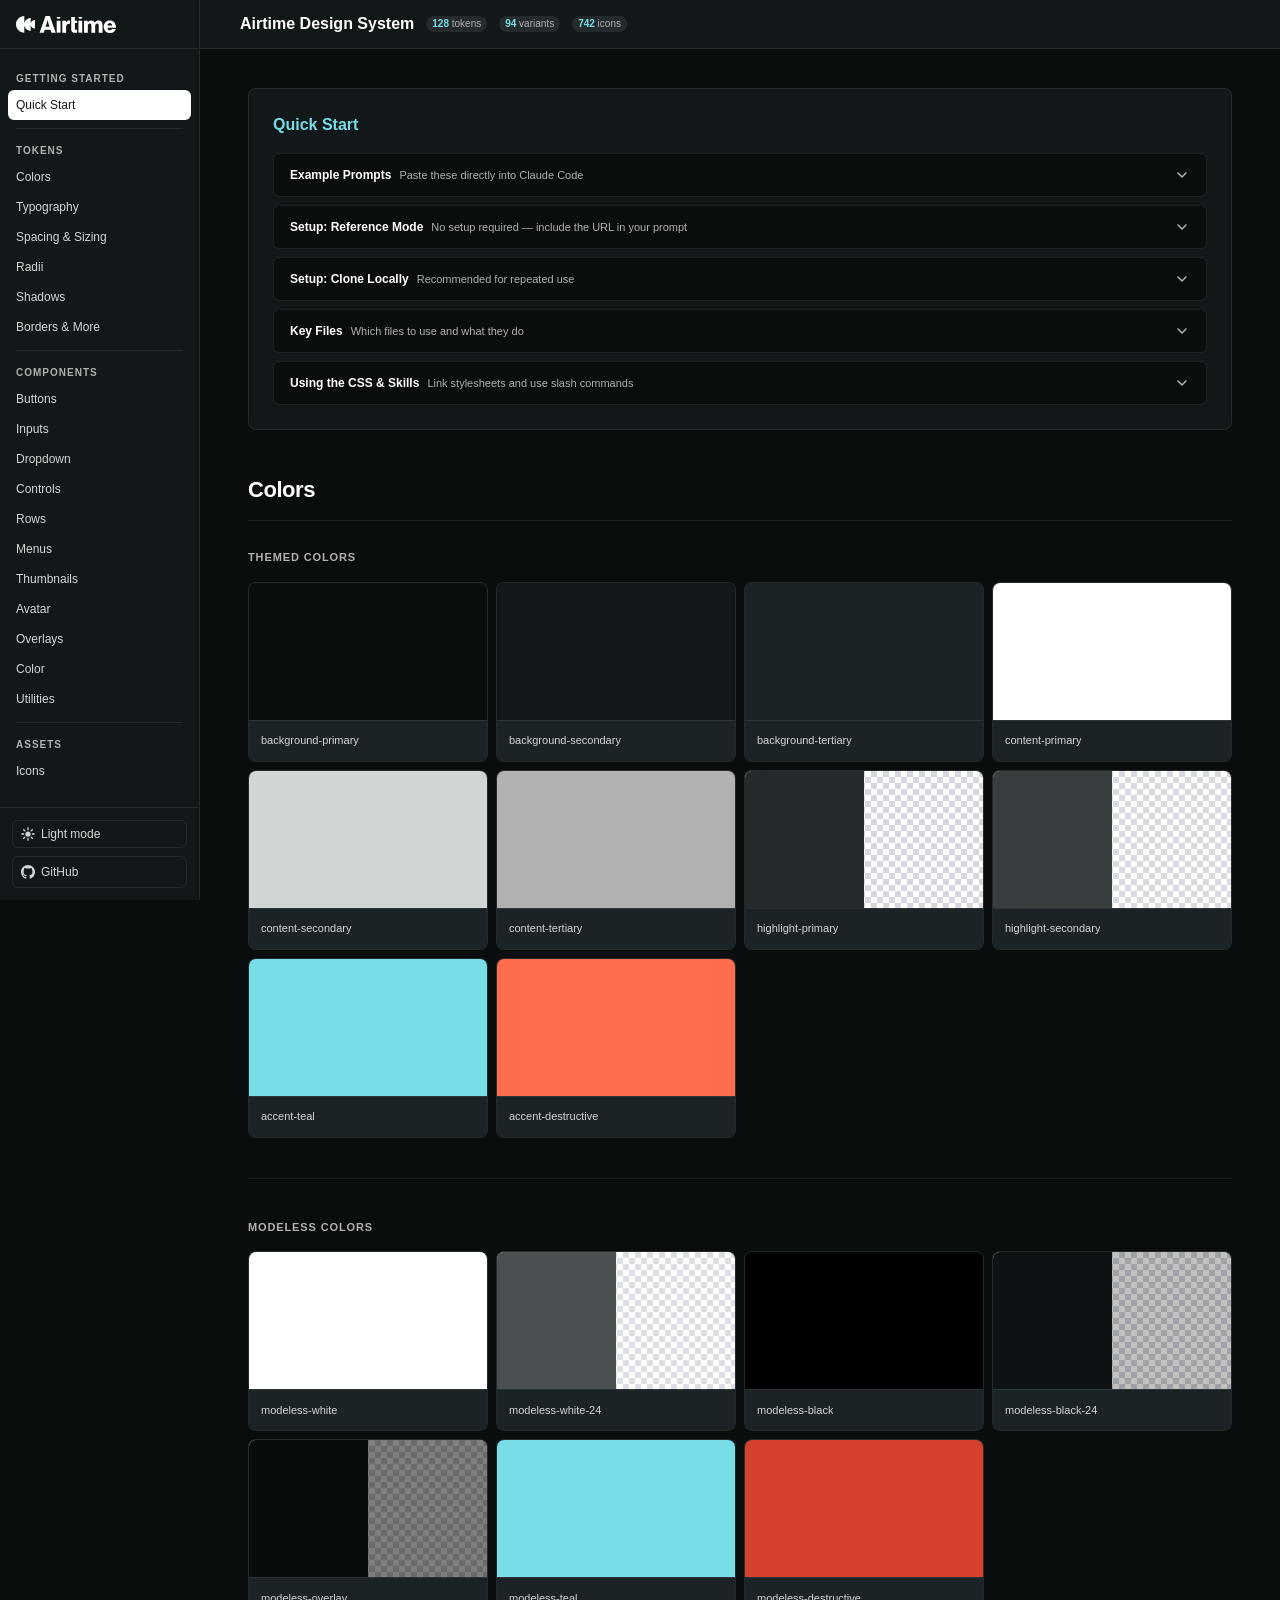
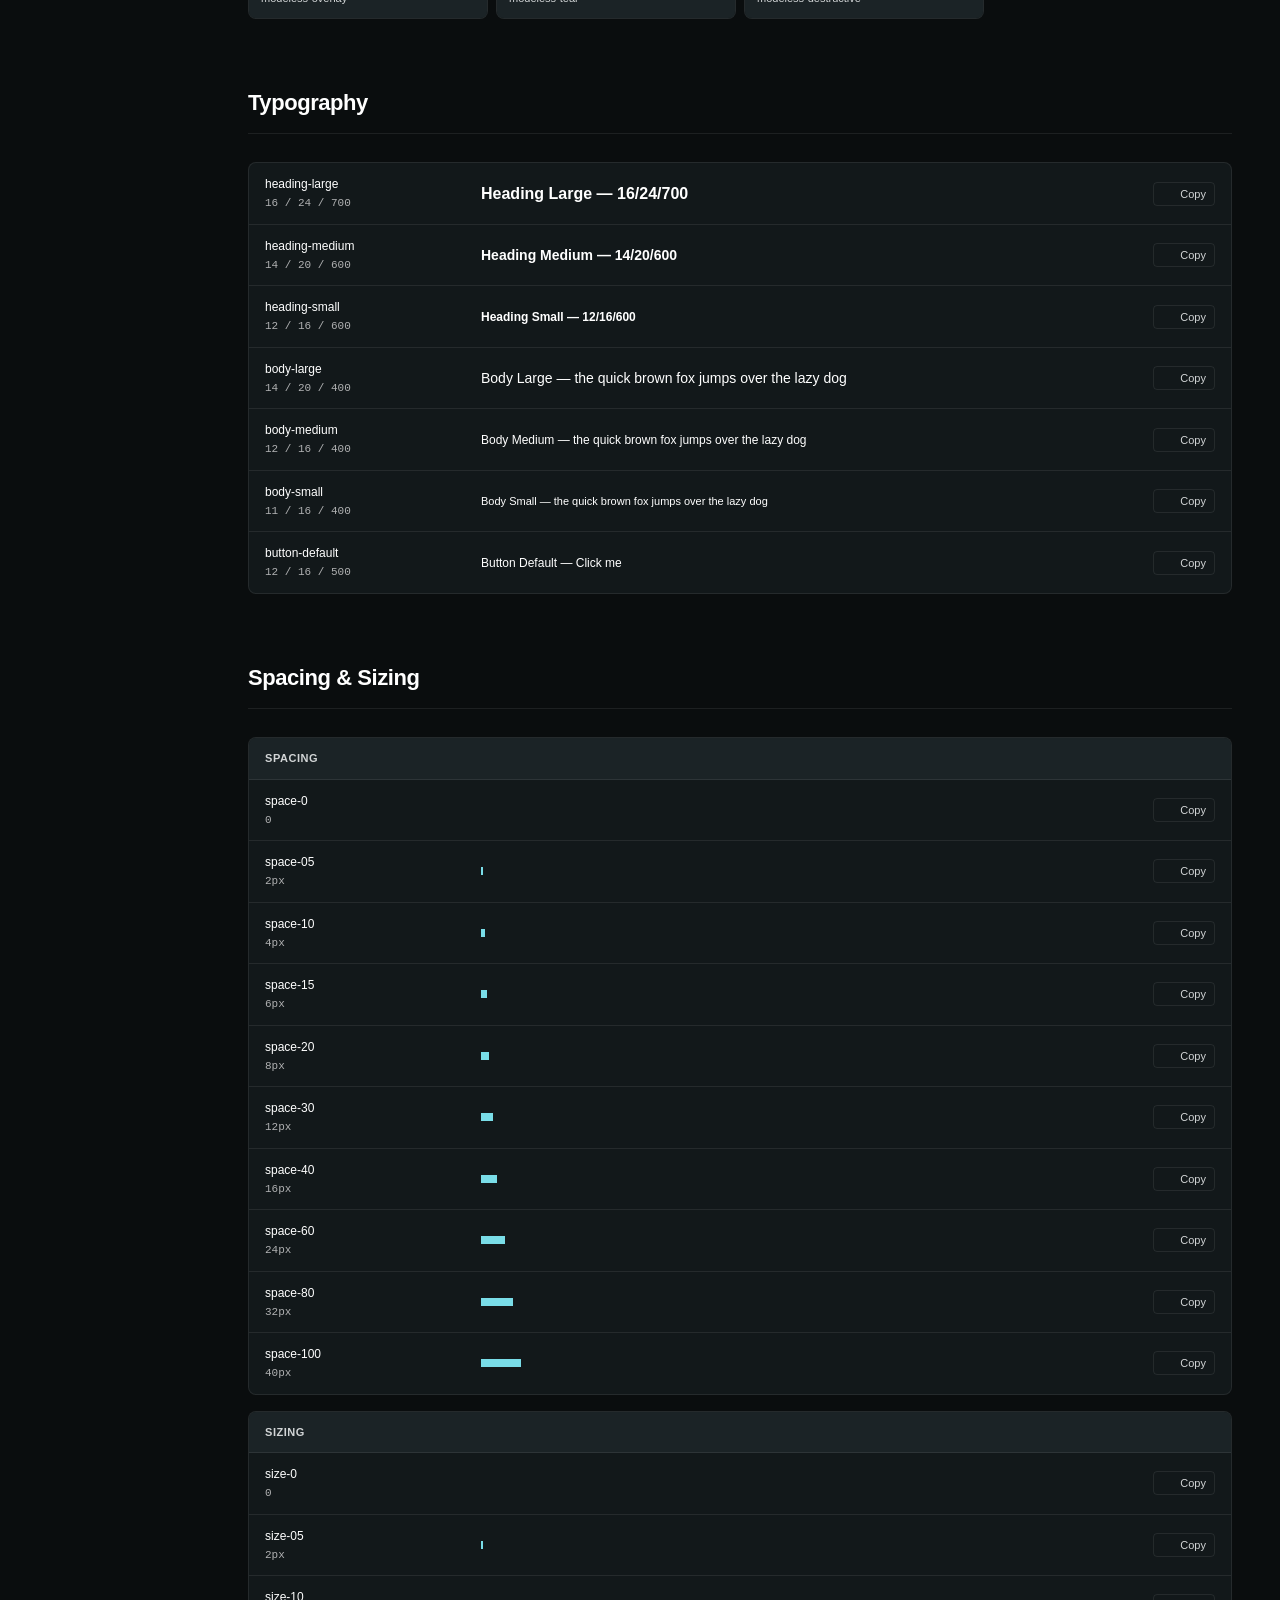
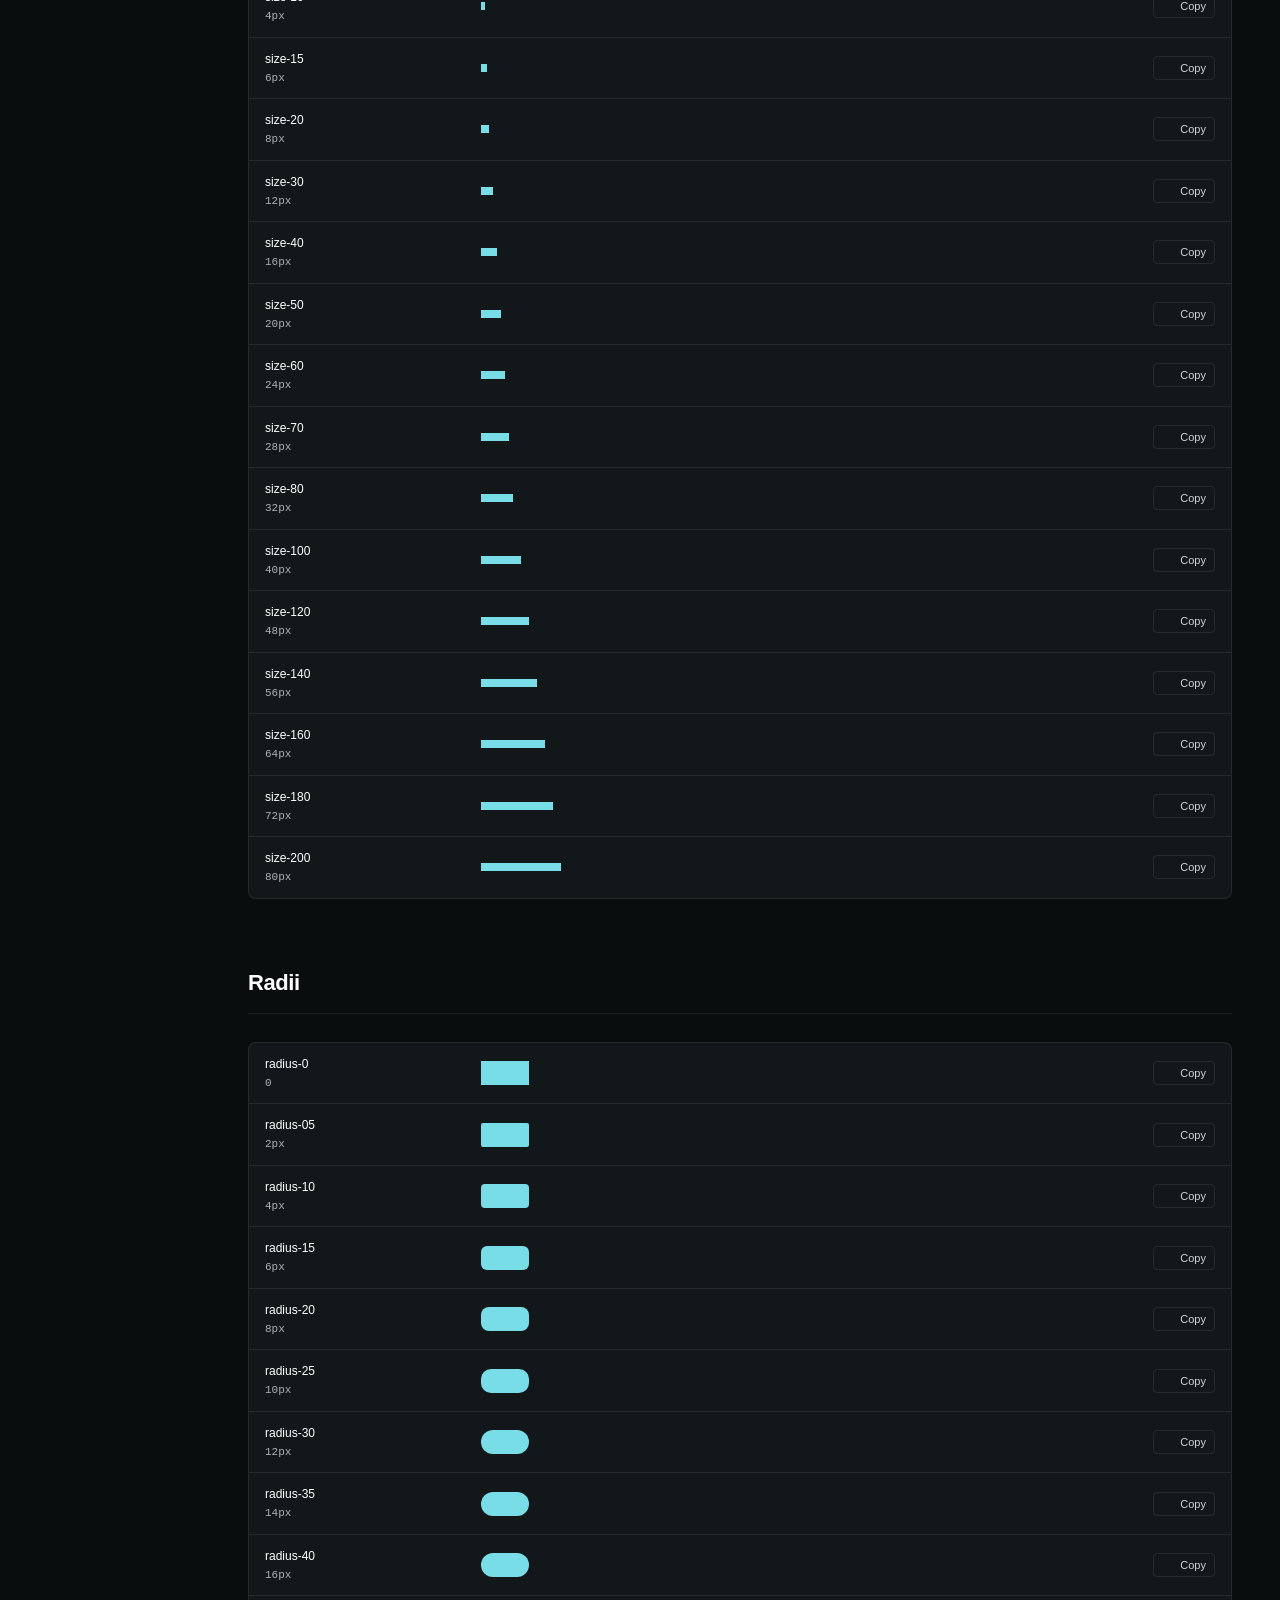
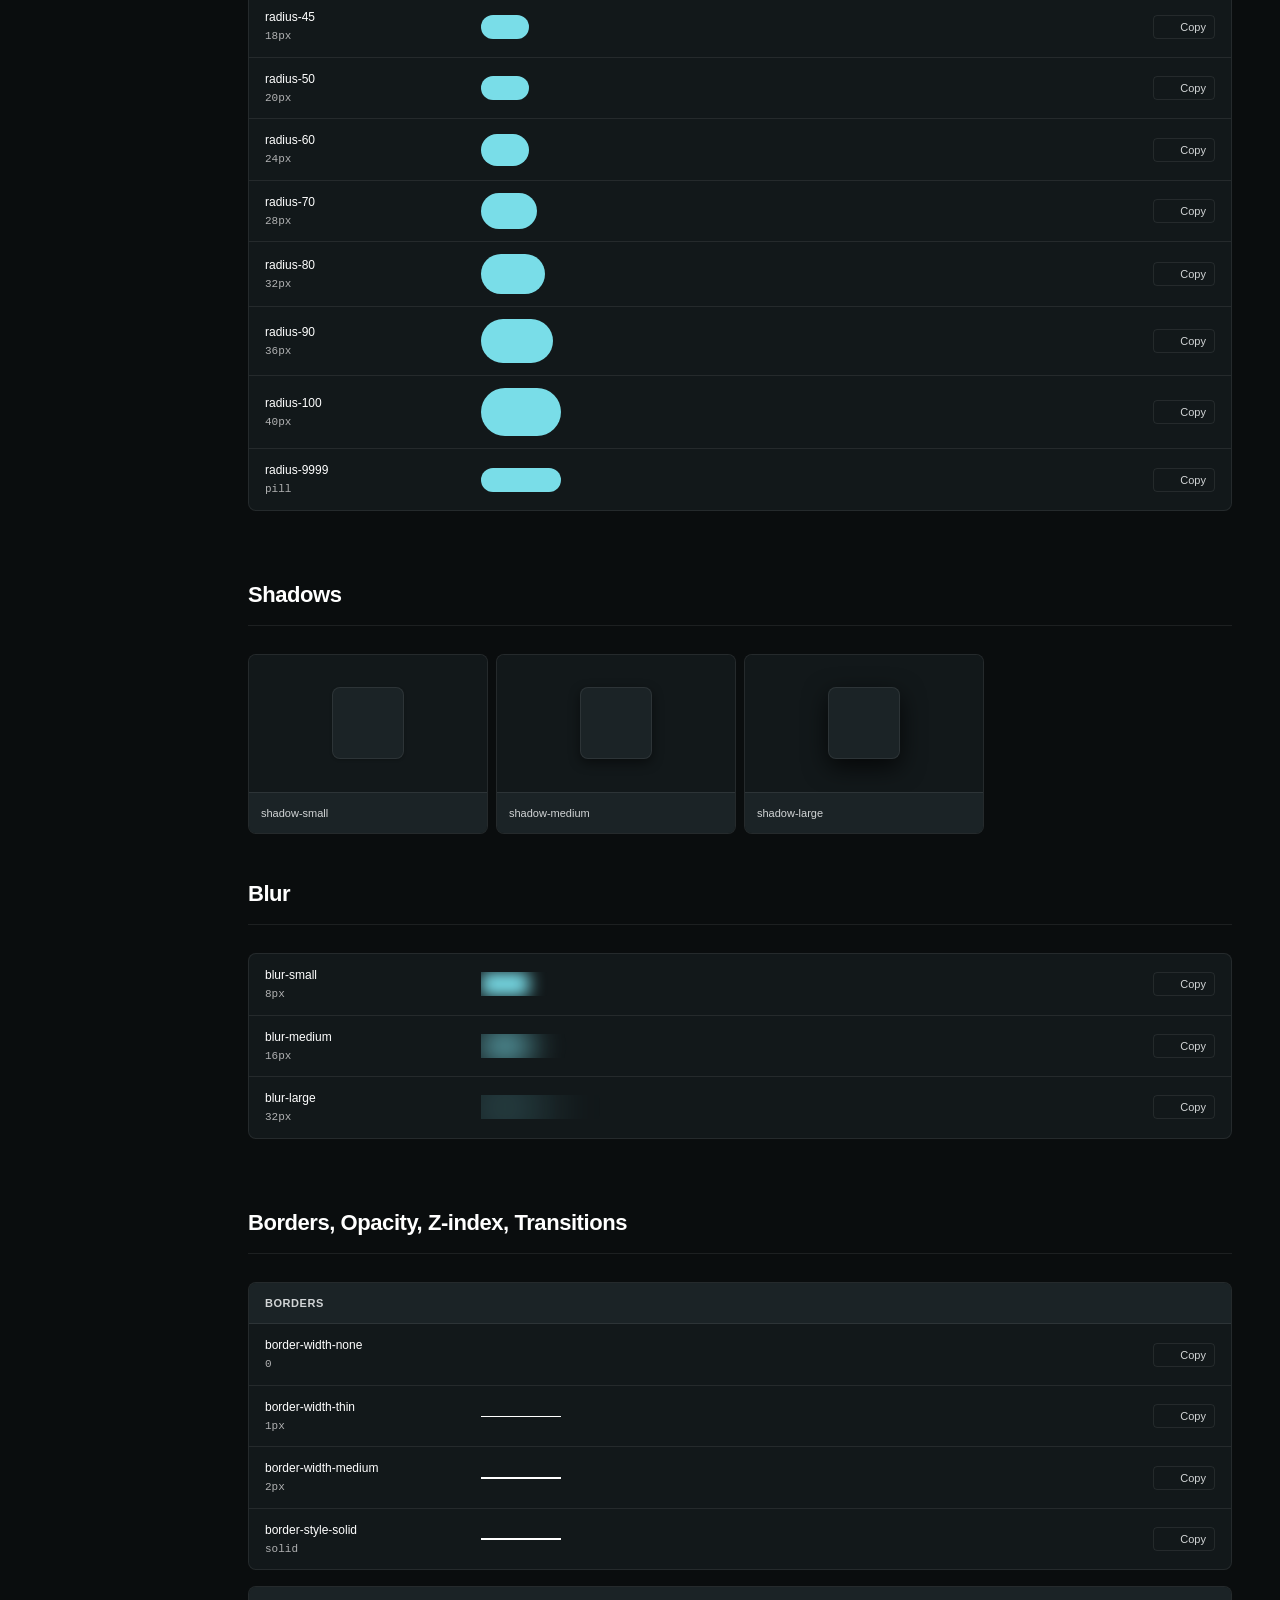
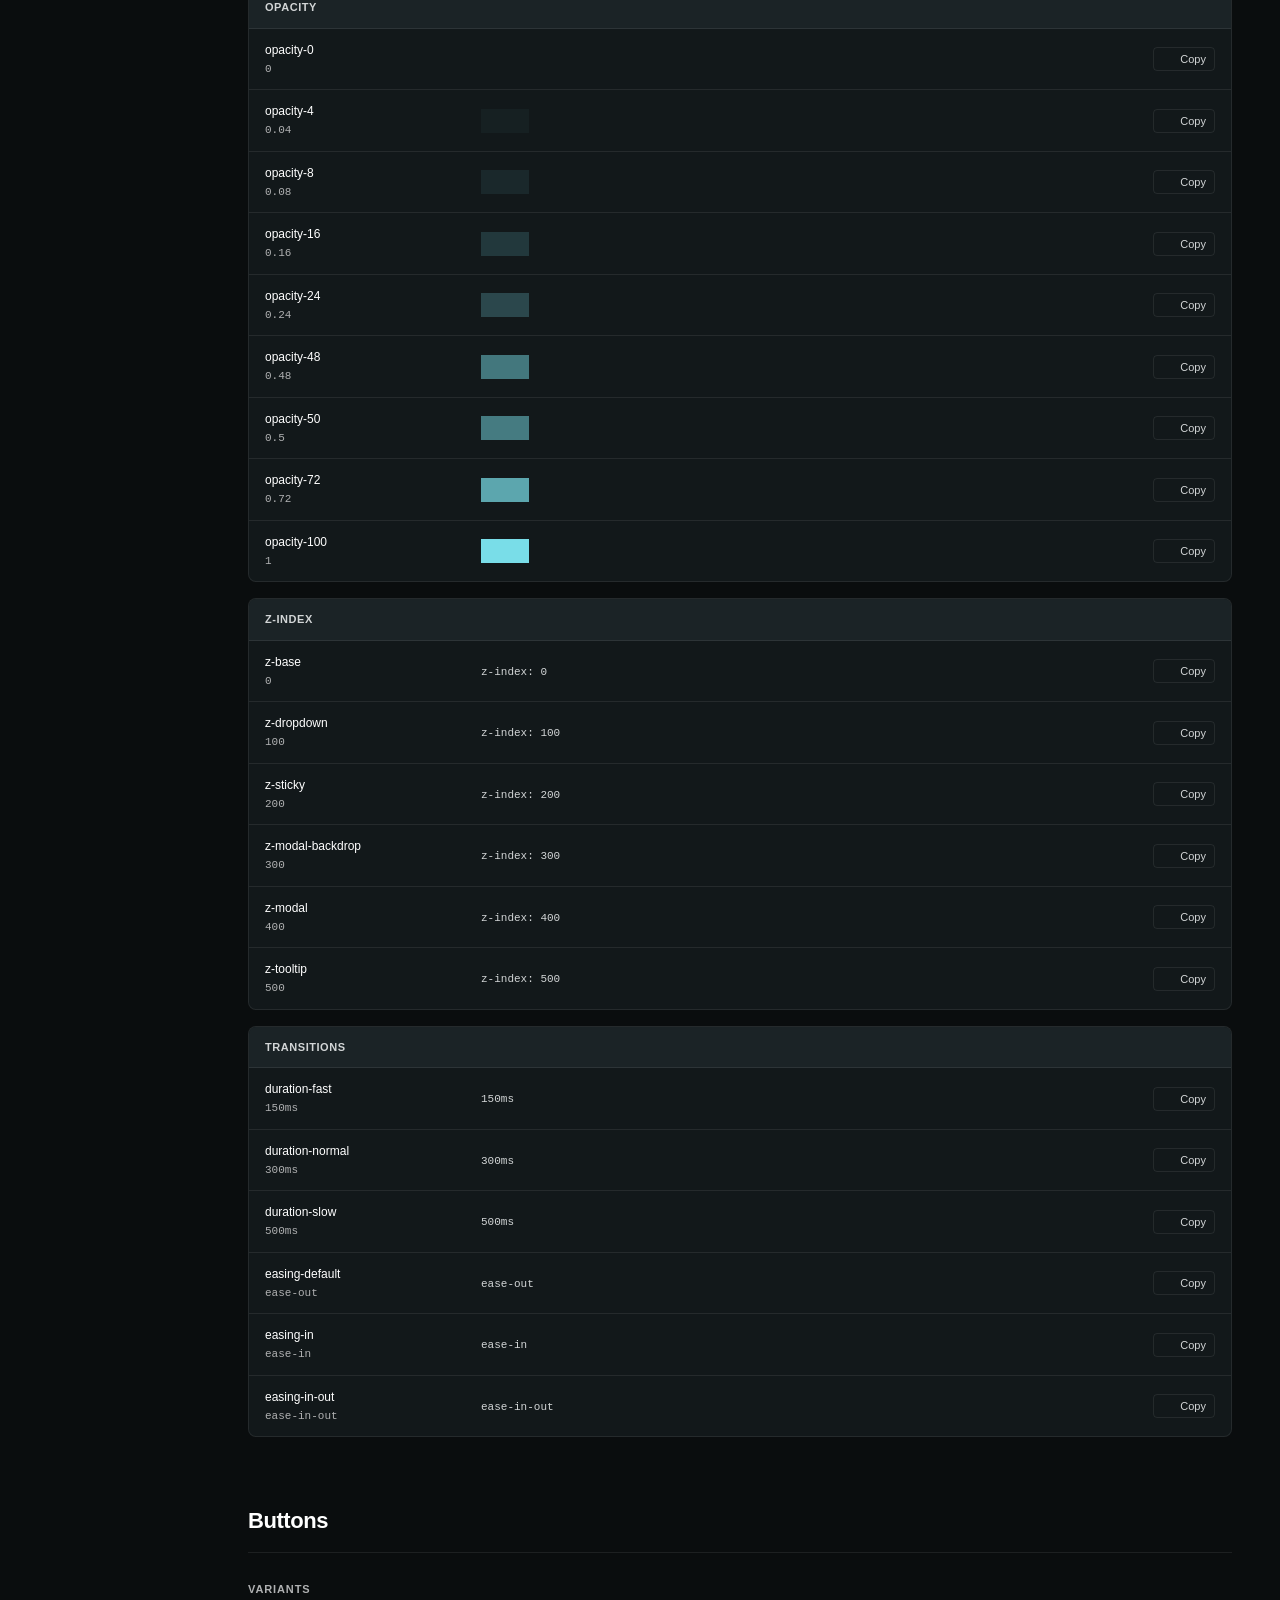
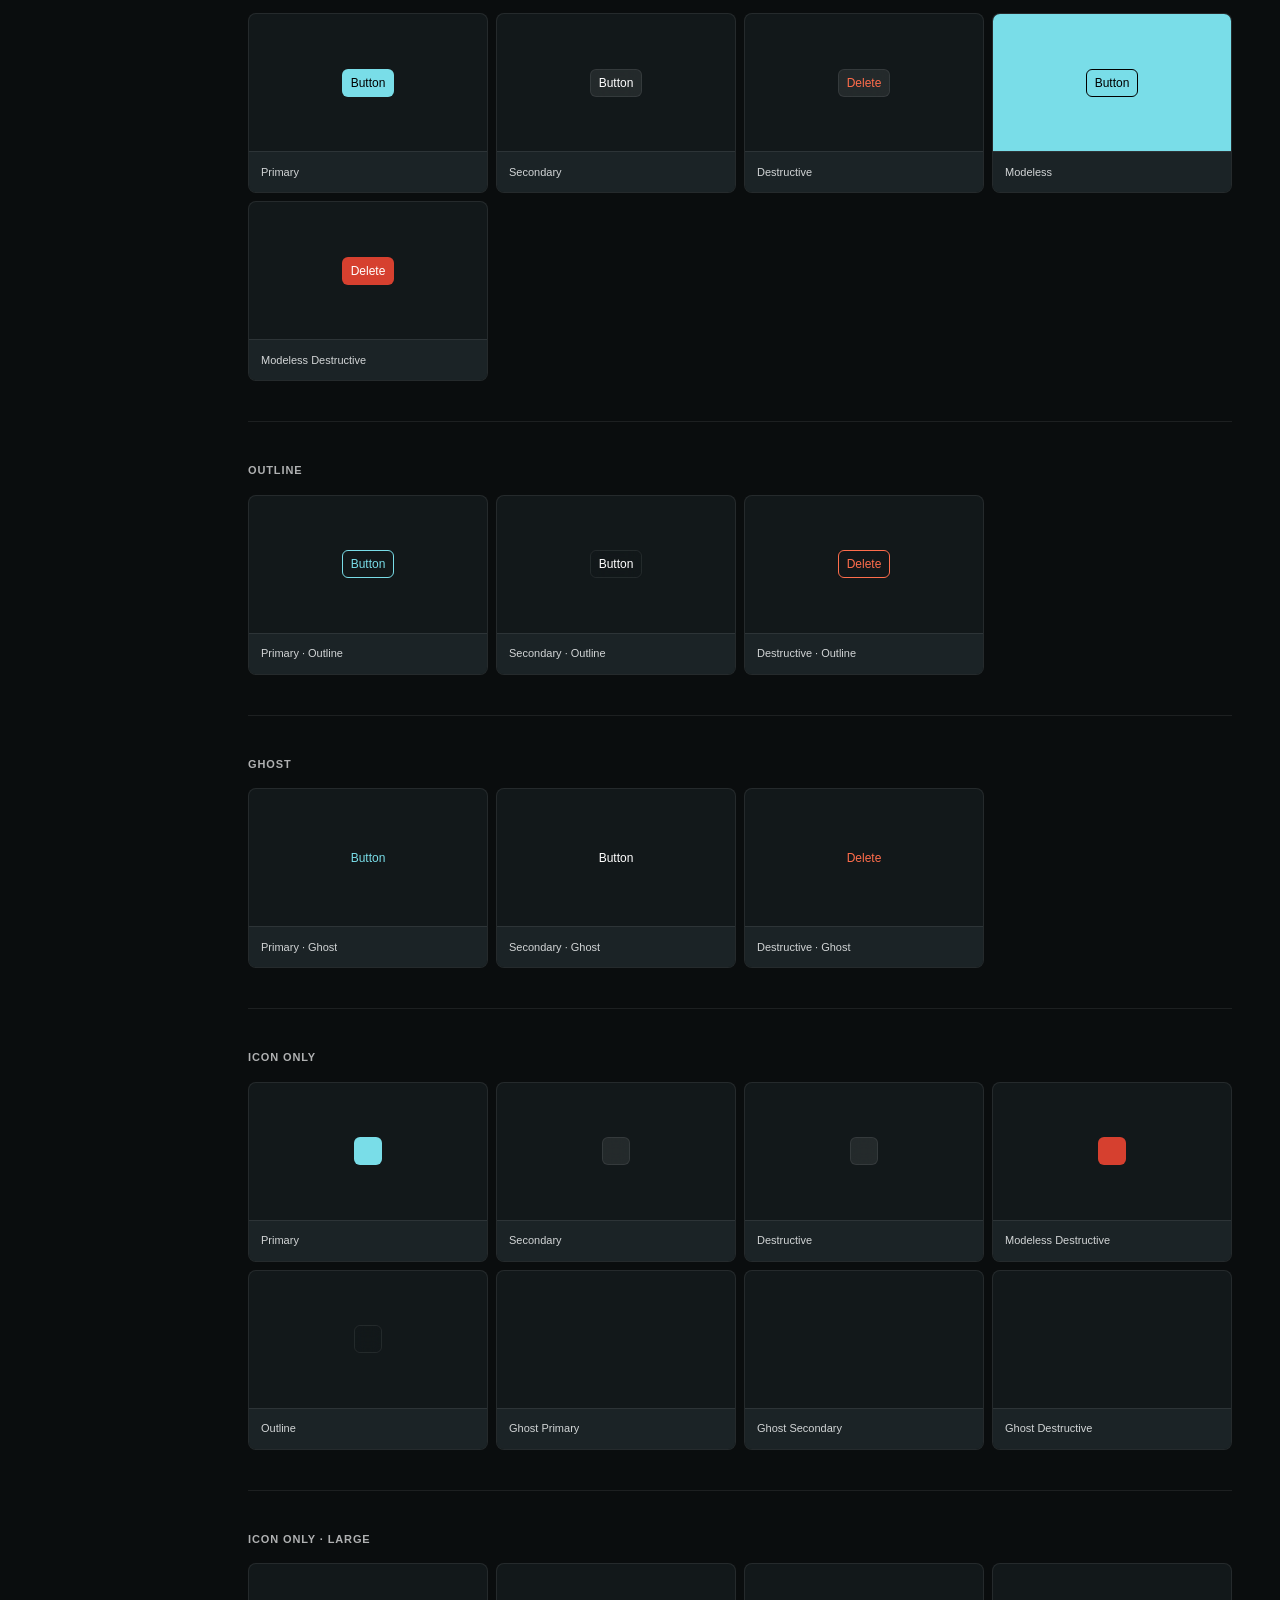
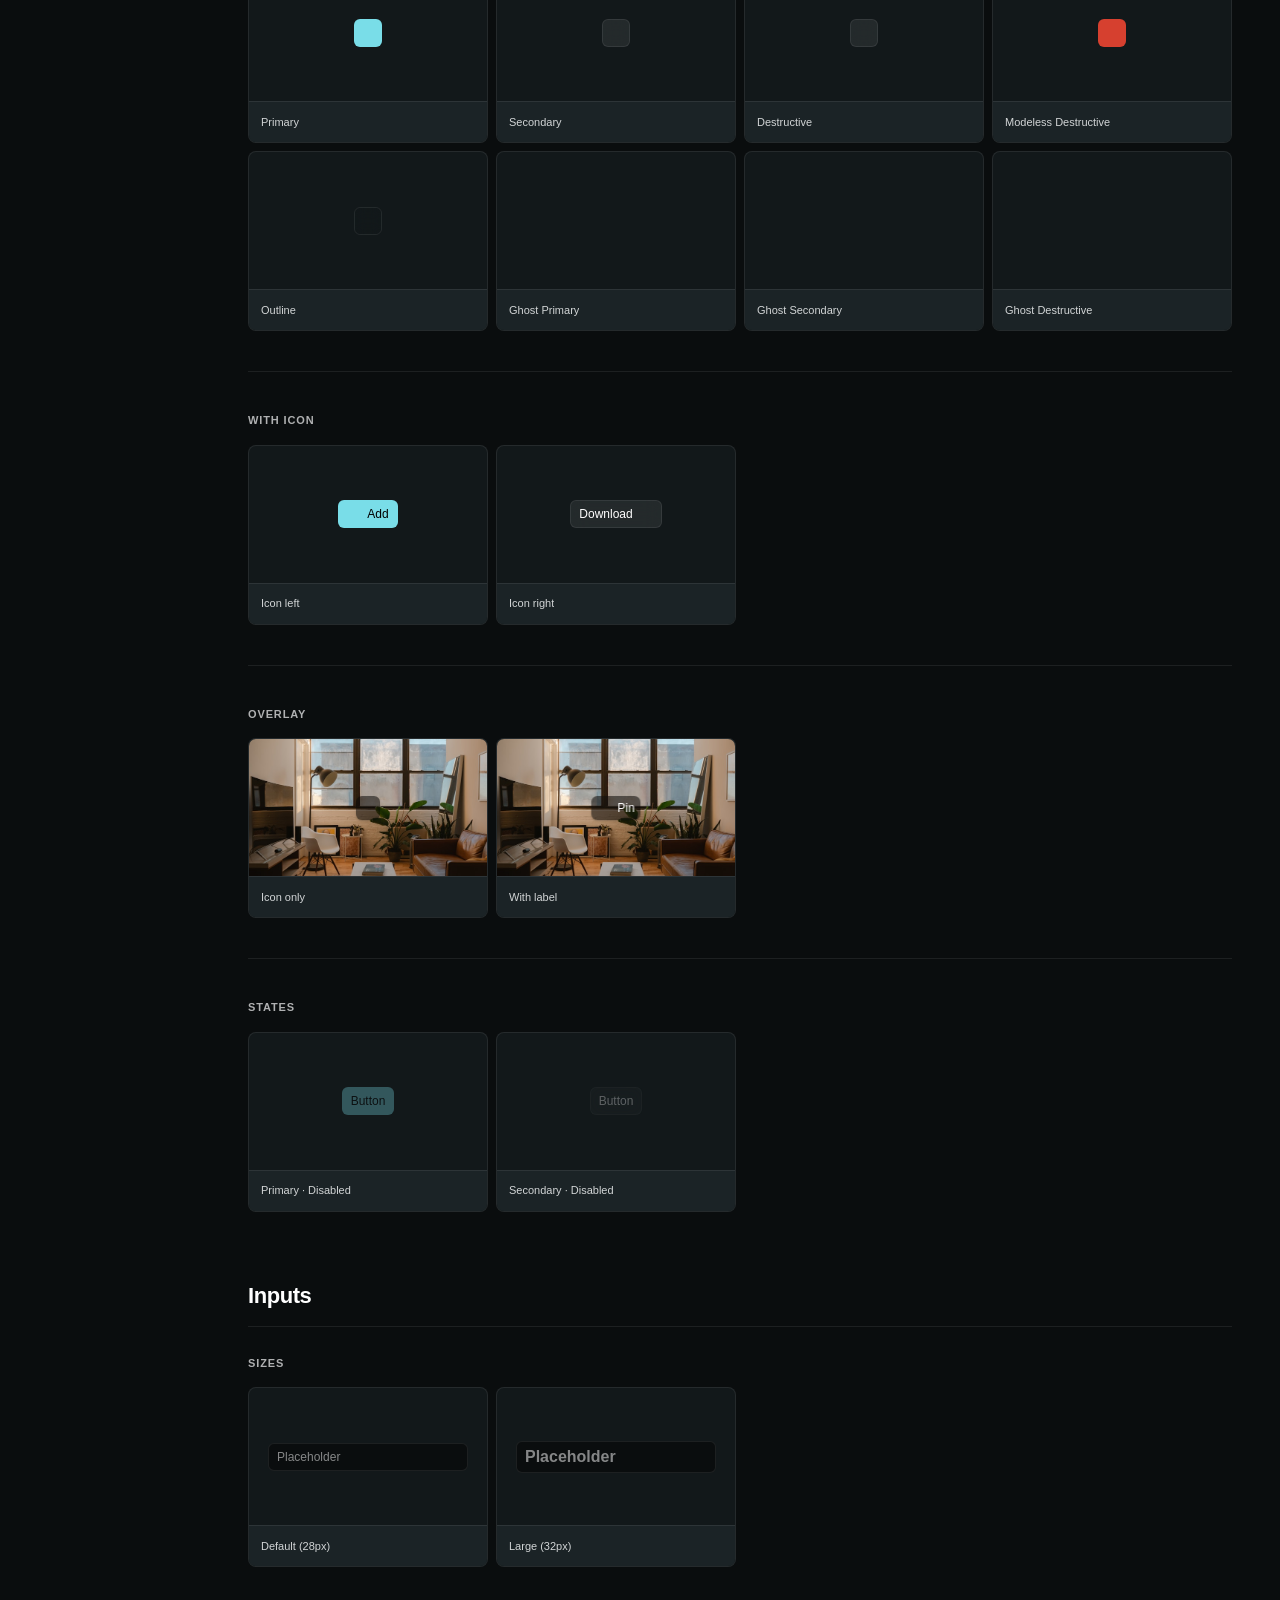
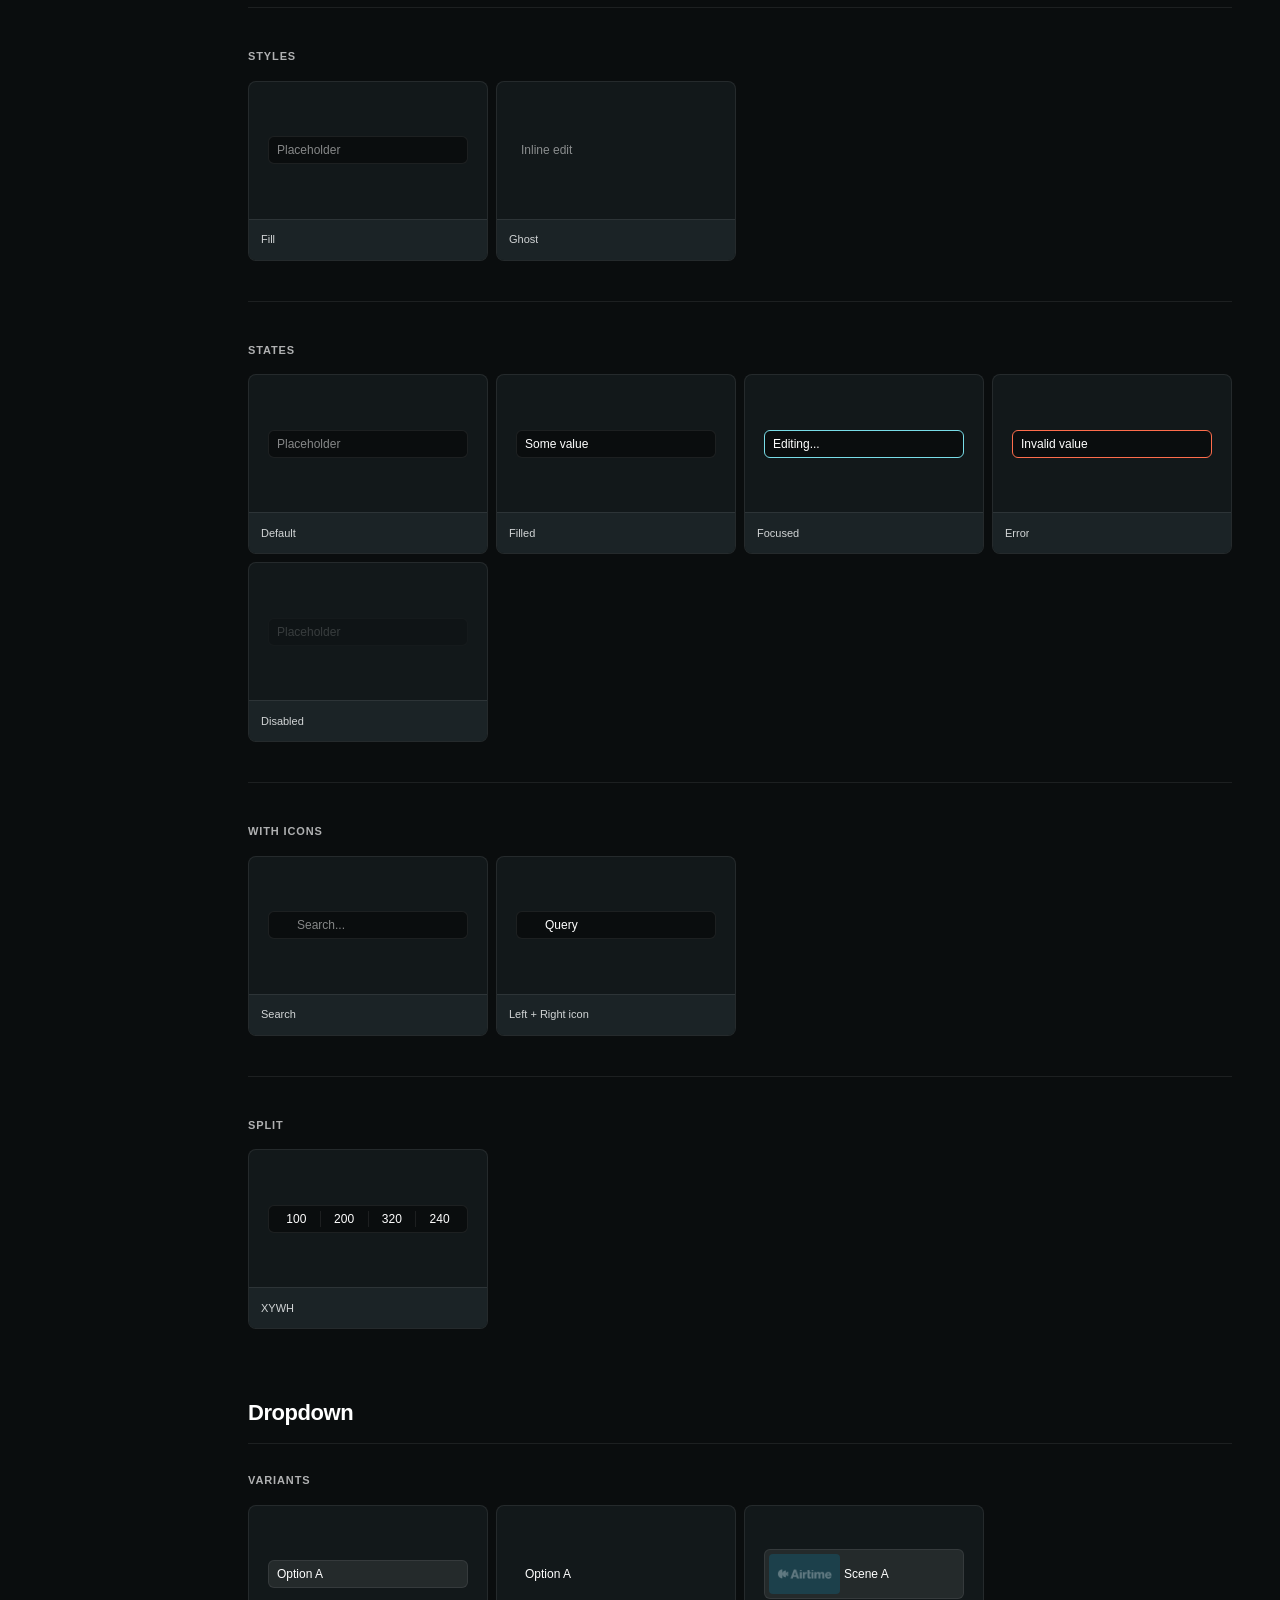
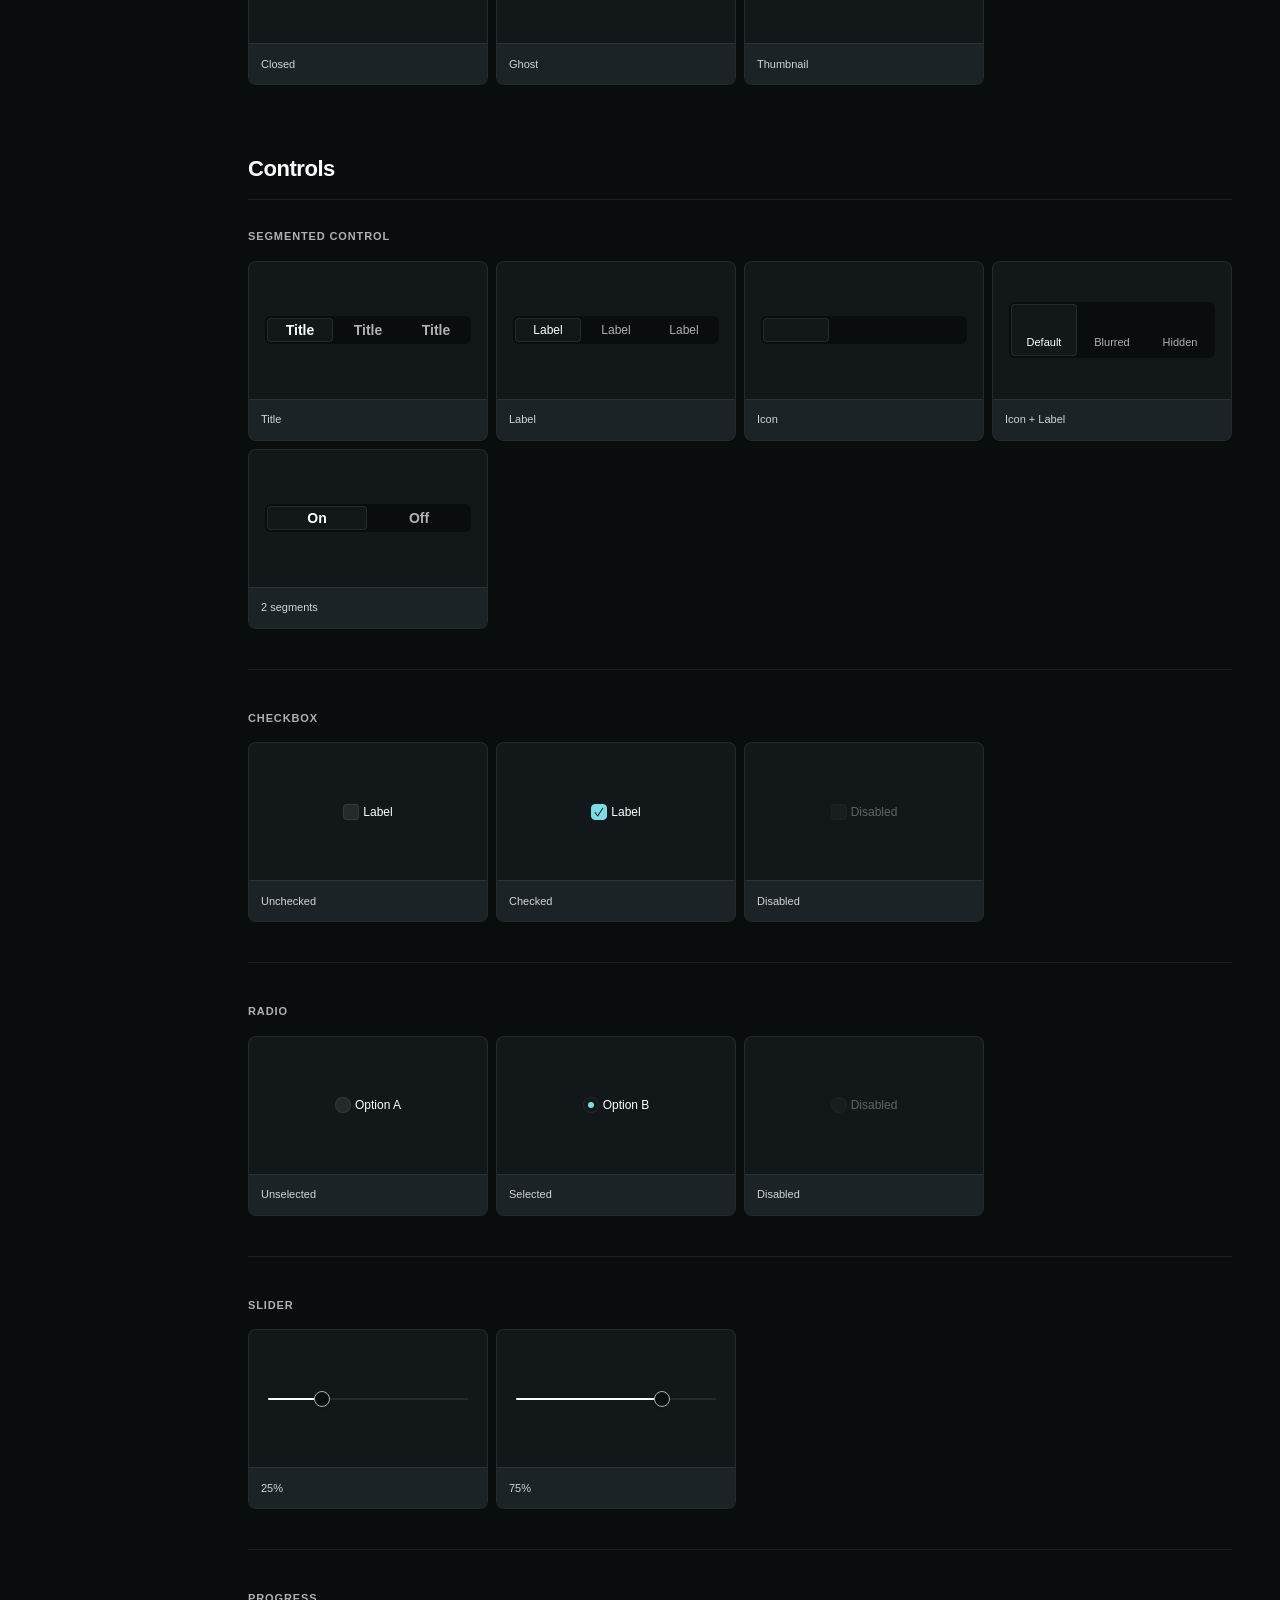
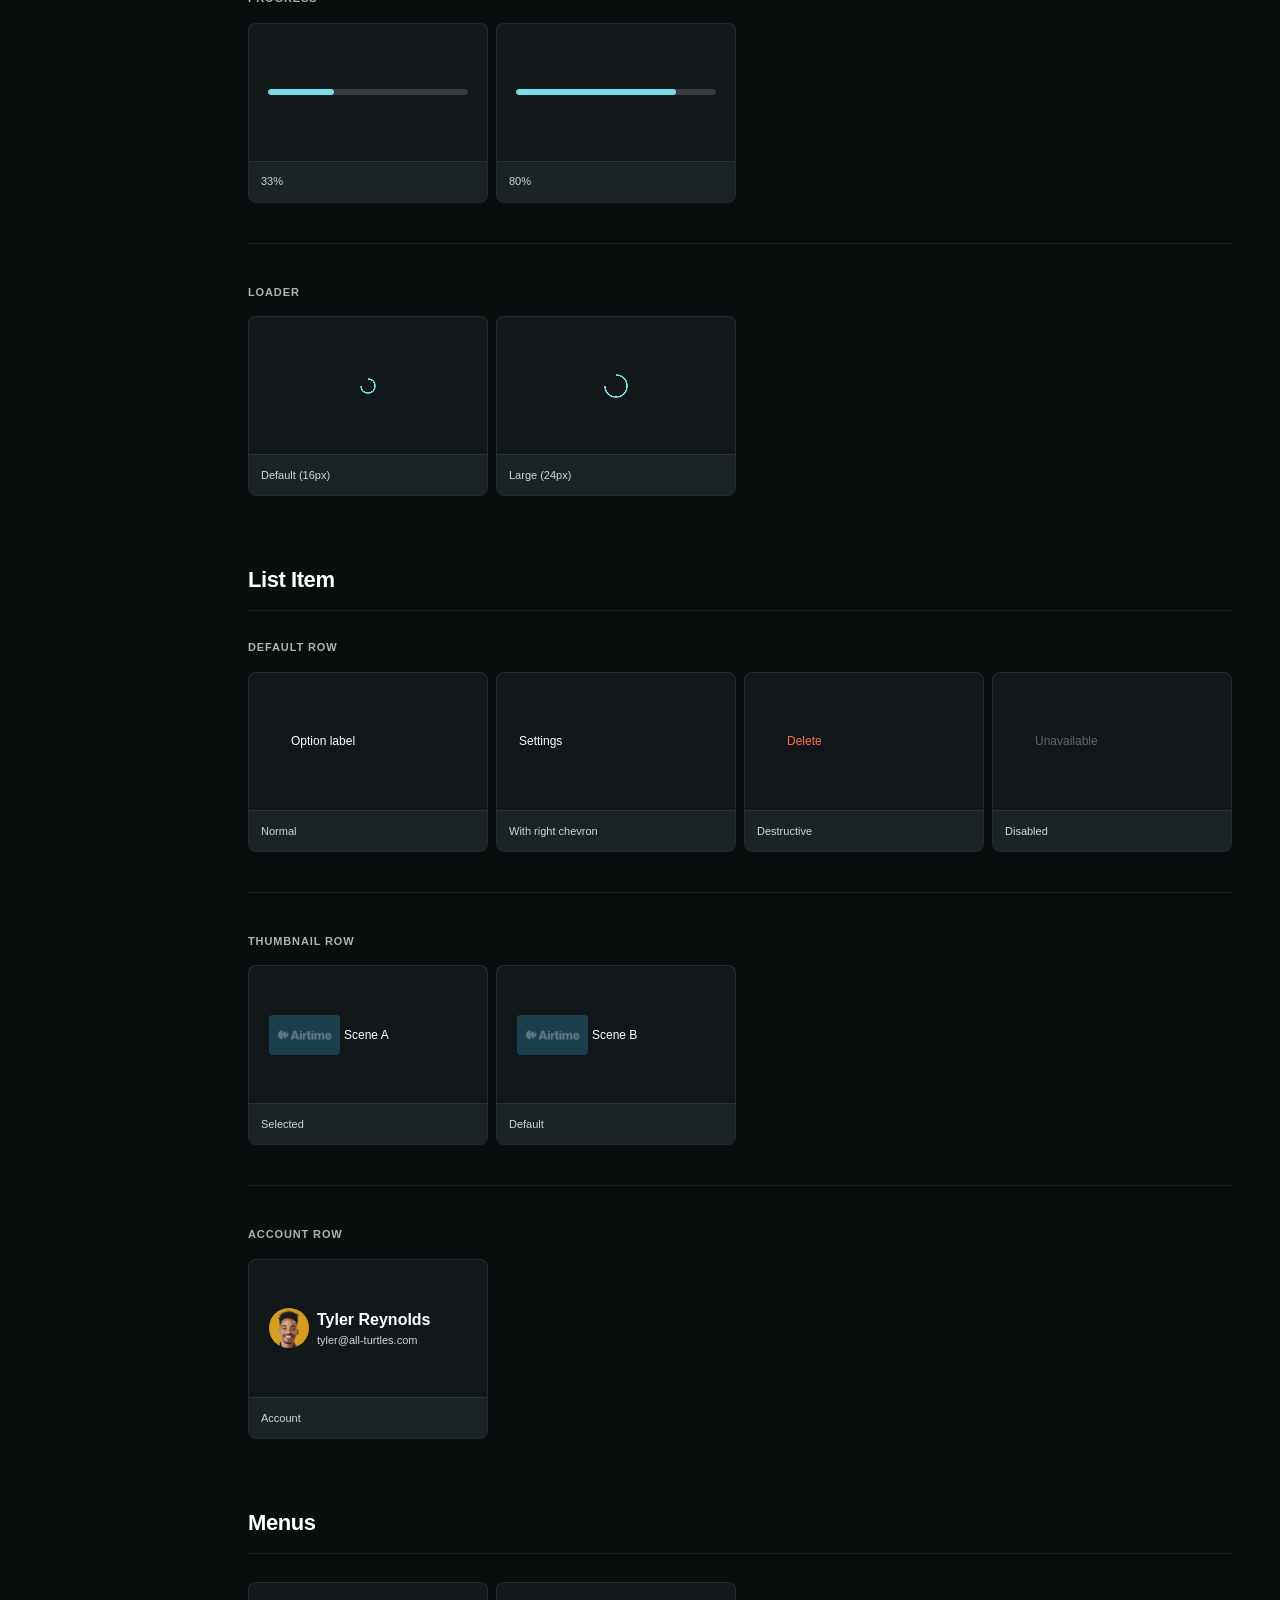
==== commit 5dc13d4c: "Merge branch 'destructive-color' Default icon catalog to 24px filled instead of 16px stroke.  Co-Aut" ====
--- a/index.html
+++ b/index.html
@@ -43,6 +43,8 @@
       color: var(--color-content-primary);
       background: var(--color-background-primary);
       display: flex;
+      -webkit-font-smoothing: antialiased;
+      -moz-osx-font-smoothing: grayscale;
     }
 
     /* ── Sidebar ── */
@@ -197,10 +199,10 @@
 
     /* ── Main content ── */
     .main {
+      flex: 1;
+      min-width: 0;
       margin-left: 200px;
       padding: 88px 48px 80px;
-      max-width: 1100px;
-      width: 100%;
     }
 
     /* ── Section ── */
@@ -354,7 +356,7 @@
     }
 
     .details-content {
-      padding: 28px;
+      padding: 0;
     }
 
     /* ── Section heading ── */
@@ -364,16 +366,13 @@
       letter-spacing: -0.02em;
       line-height: 1.1;
       color: var(--color-content-primary);
-      padding: 20px 28px 18px;
+      padding: 0 0 18px;
+      margin: 0 0 28px;
       border-bottom: 1px solid var(--color-highlight-primary);
-      border-radius: var(--radius-20) var(--radius-20) 0 0;
     }
 
     .section-block {
-      margin-bottom: 24px;
-      border: 1px solid var(--color-highlight-primary);
-      border-radius: var(--radius-20);
-      background: var(--color-background-secondary);
+      margin-bottom: 48px;
     }
 
     /* ── Subsection label ── */
@@ -609,7 +608,7 @@
       flex-wrap: wrap;
       gap: 20px;
       align-items: flex-start;
-      background: var(--color-background-primary);
+      background: var(--color-highlight-primary);
       border-radius: var(--radius-15);
       padding: 20px;
     }
@@ -662,6 +661,14 @@
 
     .icon-img svg { display: block; width: 100%; height: 100%; }
 
+    /* Scale the .icon-img wrapper to 20px inside the Large icon-only button.
+       (The DS rule already sizes raw <svg>/<img>; this targets our contact-
+       sheet wrapper so the previewed icons match production behaviour.) */
+    .btn-icon-only-lg .icon-img {
+      width: 20px;
+      height: 20px;
+    }
+
     /* ── Icon browser ── */
     .icon-toolbar {
       display: flex;
@@ -685,6 +692,7 @@
 
     .icon-cell {
       background: var(--color-background-secondary);
+      border: 1px solid transparent;
       border-radius: var(--radius-10);
       padding: 12px 8px 8px;
       text-align: center;
@@ -692,12 +700,71 @@
       flex-direction: column;
       align-items: center;
       gap: 8px;
-      transition: background var(--duration-fast) var(--easing-default);
-      cursor: default;
+      font-family: inherit;
+      font-size: inherit;
+      color: inherit;
+      transition: background var(--duration-fast) var(--easing-default),
+                  border-color var(--duration-fast) var(--easing-default),
+                  transform var(--duration-fast) var(--easing-default);
+      cursor: pointer;
+      -webkit-user-select: none;
+      user-select: none;
+    }
+
+    .icon-cell:focus-visible {
+      outline: 2px solid var(--color-accent-teal);
+      outline-offset: 2px;
     }
 
     .icon-cell:hover { background: var(--color-background-tertiary); }
+    .icon-cell:active { transform: scale(0.97); }
+
+    .icon-cell.is-copied {
+      background: rgb(from var(--color-accent-teal) r g b / var(--opacity-16));
+      border-color: var(--color-accent-teal);
+    }
+
     .icon-cell.icon-fallback { opacity: 0.5; }
+
+    /* ── Global copy toast (bottom center) ── */
+    .copy-toast {
+      position: fixed;
+      bottom: 32px;
+      left: 50%;
+      transform: translateX(-50%) translateY(12px);
+      display: flex;
+      align-items: center;
+      gap: var(--space-20);
+      padding: var(--space-20) var(--space-30);
+      background: var(--color-background-tertiary);
+      color: var(--color-content-primary);
+      border: 1px solid var(--color-highlight-primary);
+      border-radius: var(--radius-15);
+      box-shadow: var(--shadow-medium);
+      font-size: var(--font-size-body-medium);
+      opacity: 0;
+      pointer-events: none;
+      z-index: 1000;
+      transition: opacity var(--duration-normal) var(--easing-default),
+                  transform var(--duration-normal) var(--easing-default);
+    }
+
+    .copy-toast.is-visible {
+      opacity: 1;
+      transform: translateX(-50%) translateY(0);
+    }
+
+    .copy-toast .icon-img {
+      width: 16px;
+      height: 16px;
+      color: var(--color-accent-teal);
+    }
+
+    .copy-toast code {
+      font-family: 'SF Mono', Menlo, Consolas, monospace;
+      font-size: var(--font-size-body-small);
+      color: var(--color-accent-teal);
+    }
 
     .icon-preview {
       color: var(--color-content-primary);
@@ -804,6 +871,250 @@
       .table-grid { grid-template-columns: 1fr; }
       .swatch-grid { grid-template-columns: repeat(auto-fill, minmax(110px, 1fr)); }
       .main { padding: 82px 16px 40px; }
+    }
+
+    /* ── Component card grid ──
+       Uniform, responsive cards for each variant. Preview centered on top,
+       label + copy button pinned to the bottom. */
+    .card-grid {
+      display: grid;
+      grid-template-columns: repeat(auto-fill, minmax(240px, 1fr));
+      gap: var(--space-20);
+    }
+
+    .card {
+      display: flex;
+      flex-direction: column;
+      border: 1px solid var(--color-highlight-primary);
+      border-radius: var(--radius-20);
+      background: var(--color-background-secondary);
+      overflow: hidden;
+      min-height: 180px;
+    }
+
+    .card-preview {
+      flex: 1;
+      display: flex;
+      align-items: center;
+      justify-content: center;
+      padding: var(--space-40);
+      min-height: 120px;
+    }
+
+    .card-preview.card-preview-teal {
+      background: var(--color-modeless-teal);
+    }
+
+    /* Split backdrop for semi-transparent color tokens:
+         left half = color over card surface (natural context)
+         right half = color over checkerboard (transparency made visible)
+       Pass the token via --card-color. Layers from front to back:
+         1. color overlay (full width)
+         2. opaque mask on left half (hides the checkerboard there)
+         3. checkerboard pattern (full width) */
+    .card-preview.card-preview-transparent {
+      background-image:
+        linear-gradient(var(--card-color, transparent), var(--card-color, transparent)),
+        linear-gradient(to right, var(--color-background-secondary) 50%, transparent 50%),
+        repeating-conic-gradient(
+          #D1D5DB 0% 25%,
+          #FFFFFF 0% 50%
+        );
+      background-size: auto, auto, 12px 12px;
+    }
+
+    .card-footer {
+      display: flex;
+      align-items: center;
+      justify-content: space-between;
+      gap: var(--space-20);
+      padding: var(--space-20) var(--space-30);
+      border-top: 1px solid var(--color-highlight-primary);
+      background: var(--color-background-tertiary);
+    }
+
+    .card-label {
+      font-size: var(--font-size-body-small);
+      color: var(--color-content-secondary);
+      white-space: nowrap;
+      overflow: hidden;
+      text-overflow: ellipsis;
+    }
+
+    .card-copy {
+      position: relative;
+      display: inline-flex;
+      align-items: center;
+      justify-content: center;
+      width: 24px;
+      height: 24px;
+      border: none;
+      border-radius: var(--radius-10);
+      background: transparent;
+      color: var(--color-content-tertiary);
+      cursor: pointer;
+      flex-shrink: 0;
+      transition: background var(--duration-fast) var(--easing-default),
+                  color var(--duration-fast) var(--easing-default);
+    }
+
+    .card-copy:hover {
+      background: var(--color-highlight-primary);
+      color: var(--color-content-primary);
+    }
+
+    .card-copy.is-copied {
+      color: var(--color-accent-teal);
+    }
+
+    .card-copy .icon-img { width: 14px; height: 14px; }
+    .card-copy .icon-copied { display: none; }
+    .card-copy.is-copied .icon-default { display: none; }
+    .card-copy.is-copied .icon-copied { display: inline-flex; }
+
+    /* ── Tooltip on copy button ── */
+    .card-copy::after {
+      content: 'Copy classes';
+      position: absolute;
+      bottom: calc(100% + 6px);
+      right: 0;
+      background: var(--color-background-tertiary);
+      color: var(--color-content-primary);
+      padding: var(--space-10) var(--space-20);
+      border-radius: var(--radius-10);
+      border: 1px solid var(--color-highlight-primary);
+      box-shadow: var(--shadow-small);
+      font-size: var(--font-size-body-small);
+      line-height: 1;
+      white-space: nowrap;
+      opacity: 0;
+      pointer-events: none;
+      z-index: 10;
+      transition: opacity var(--duration-fast) var(--easing-default);
+    }
+
+    .card-copy[data-tooltip]::after {
+      content: attr(data-tooltip);
+    }
+
+    .card-copy:hover::after,
+    .card-copy.is-copied::after {
+      opacity: 1;
+    }
+
+    .card-copy.is-copied::after {
+      content: 'Copied!';
+      color: var(--color-accent-teal);
+    }
+
+    /* ── Token list (rows container for Typography, Spacing, Radii, etc.) ── */
+    .token-list {
+      border: 1px solid var(--color-highlight-primary);
+      border-radius: var(--radius-20);
+      background: var(--color-background-secondary);
+      overflow: hidden;
+    }
+
+    .token-list + .token-list {
+      margin-top: var(--space-40);
+    }
+
+    .token-list-header {
+      padding: var(--space-30) var(--space-40);
+      font-size: var(--font-size-body-small);
+      font-weight: var(--font-weight-semibold);
+      color: var(--color-content-secondary);
+      text-transform: uppercase;
+      letter-spacing: 0.05em;
+      background: var(--color-background-tertiary);
+      border-bottom: 1px solid var(--color-highlight-primary);
+    }
+
+    .token-row {
+      display: grid;
+      grid-template-columns: minmax(140px, 200px) 1fr auto;
+      align-items: center;
+      gap: var(--space-40);
+      padding: var(--space-30) var(--space-40);
+      border-bottom: 1px solid var(--color-highlight-primary);
+    }
+
+    .token-row:last-child {
+      border-bottom: none;
+    }
+
+    .token-info {
+      display: flex;
+      flex-direction: column;
+      gap: 2px;
+      min-width: 0;
+    }
+
+    .token-name {
+      font-size: var(--font-size-body-medium);
+      font-weight: var(--font-weight-medium);
+      color: var(--color-content-primary);
+    }
+
+    .token-meta {
+      font-family: 'SF Mono', Menlo, Consolas, monospace;
+      font-size: var(--font-size-body-small);
+      color: var(--color-content-tertiary);
+    }
+
+    .token-preview {
+      color: var(--color-content-primary);
+      overflow: hidden;
+      min-width: 0;
+    }
+
+    .token-copy {
+      display: inline-flex;
+      align-items: center;
+      gap: var(--space-10);
+      padding: var(--space-10) var(--space-20);
+      border: 1px solid var(--color-highlight-primary);
+      border-radius: var(--radius-10);
+      background: transparent;
+      color: var(--color-content-secondary);
+      font-family: var(--font-family-primary);
+      font-size: var(--font-size-body-small);
+      cursor: pointer;
+      flex-shrink: 0;
+      transition: background var(--duration-fast) var(--easing-default),
+                  color var(--duration-fast) var(--easing-default),
+                  border-color var(--duration-fast) var(--easing-default);
+    }
+
+    .token-copy:hover {
+      background: var(--color-highlight-primary);
+      color: var(--color-content-primary);
+    }
+
+    .token-copy.is-copied {
+      color: var(--color-accent-teal);
+      border-color: var(--color-accent-teal);
+    }
+
+    .token-copy .icon-img { width: 14px; height: 14px; }
+    .token-copy .icon-copied { display: none; }
+    .token-copy.is-copied .icon-default { display: none; }
+    .token-copy.is-copied .icon-copied { display: inline-flex; }
+    .token-copy .label-copied { display: none; }
+    .token-copy.is-copied .label-default { display: none; }
+    .token-copy.is-copied .label-copied { display: inline; }
+
+    /* Shadow preview card — inner tertiary-bg card floating on secondary-bg preview */
+    .shadow-card-grid .card-preview {
+      background: var(--color-background-secondary);
+    }
+
+    .shadow-swatch {
+      width: 72px;
+      height: 72px;
+      background: var(--color-background-tertiary);
+      border-radius: var(--radius-20);
+      border: 1px solid var(--color-highlight-primary);
     }
   </style>
 </head>
@@ -855,7 +1166,7 @@
         </svg>
         <span id="theme-label">Light mode</span>
       </button>
-      <a class="sidebar-footer-btn" href="https://github.com/dairien/airtime-design-system" target="_blank" rel="noopener" aria-label="GitHub repository">
+      <a class="sidebar-footer-btn" href="https://github.com/all-turtles/airtime-design-system" target="_blank" rel="noopener" aria-label="GitHub repository">
         <svg viewBox="0 0 16 16" fill="currentColor" xmlns="http://www.w3.org/2000/svg">
           <path d="M8 0C3.58 0 0 3.58 0 8c0 3.54 2.29 6.53 5.47 7.59.4.07.55-.17.55-.38 0-.19-.01-.82-.01-1.49-2.01.37-2.53-.49-2.69-.94-.09-.23-.48-.94-.82-1.13-.28-.15-.68-.52-.01-.53.63-.01 1.08.58 1.23.82.72 1.21 1.87.87 2.33.66.07-.52.28-.87.51-1.07-1.78-.2-3.64-.89-3.64-3.95 0-.87.31-1.59.82-2.15-.08-.2-.36-1.02.08-2.12 0 0 .67-.21 2.2.82.64-.18 1.32-.27 2-.27.68 0 1.36.09 2 .27 1.53-1.04 2.2-.82 2.2-.82.44 1.1.16 1.92.08 2.12.51.56.82 1.27.82 2.15 0 3.07-1.87 3.75-3.65 3.95.29.25.54.73.54 1.48 0 1.07-.01 1.93-.01 2.2 0 .21.15.46.55.38A8.013 8.013 0 0016 8c0-4.42-3.58-8-8-8z"/>
         </svg>
@@ -890,11 +1201,11 @@
         </summary>
         <div class="qs-content">
           <p><strong>Apply to an existing interface:</strong></p>
-          <pre><code>Apply the Airtime design system from https://github.com/dairien/airtime-design-system</code></pre>
+          <pre><code>Apply the Airtime design system from https://github.com/all-turtles/airtime-design-system</code></pre>
           <p><strong>Redesign an existing interface:</strong></p>
-          <pre><code>Re-design this using Airtime design system from https://github.com/dairien/airtime-design-system</code></pre>
+          <pre><code>Re-design this using Airtime design system from https://github.com/all-turtles/airtime-design-system</code></pre>
           <p><strong>Create something new:</strong></p>
-          <pre><code>Create a new settings panel using Airtime design system from https://github.com/dairien/airtime-design-system</code></pre>
+          <pre><code>Create a new settings panel using Airtime design system from https://github.com/all-turtles/airtime-design-system</code></pre>
           <p>Claude Code will read the <code>CLAUDE.md</code> file from the repository and apply the system's tokens, constraints, anti-patterns, and component patterns automatically.</p>
         </div>
       </details>
@@ -907,7 +1218,7 @@
         </summary>
         <div class="qs-content">
           <p>Just include the GitHub URL in your prompt. Claude Code will fetch the design system files directly from the repository each session. This is the simplest approach — no local files needed.</p>
-          <pre><code>Use the Airtime design system from https://github.com/dairien/airtime-design-system</code></pre>
+          <pre><code>Use the Airtime design system from https://github.com/all-turtles/airtime-design-system</code></pre>
         </div>
       </details>
 
@@ -919,7 +1230,7 @@
         </summary>
         <div class="qs-content">
           <p>Clone the design system alongside your project:</p>
-          <pre><code>git clone https://github.com/dairien/airtime-design-system.git</code></pre>
+          <pre><code>git clone https://github.com/all-turtles/airtime-design-system.git</code></pre>
           <p>Then copy the design system files into your project:</p>
           <pre><code>cp -r airtime-design-system/generated/ your-project/design-system/generated/
 cp -r airtime-design-system/components/ your-project/design-system/components/
@@ -982,29 +1293,33 @@
       <div class="section-block">
         <h3 class="section-heading">Colors</h3>
         <div class="details-content">
-          <p class="subsection-label">Themed Colors</p>
-          <div class="swatch-grid">
-            <div class="cs-swatch"><div class="cs-swatch-color" style="background: var(--color-background-primary)"></div><div class="cs-swatch-label"><strong>background-primary</strong>--color-background-primary</div></div>
-            <div class="cs-swatch"><div class="cs-swatch-color" style="background: var(--color-background-secondary)"></div><div class="cs-swatch-label"><strong>background-secondary</strong>--color-background-secondary</div></div>
-            <div class="cs-swatch"><div class="cs-swatch-color" style="background: var(--color-background-tertiary)"></div><div class="cs-swatch-label"><strong>background-tertiary</strong>--color-background-tertiary</div></div>
-            <div class="cs-swatch"><div class="cs-swatch-color" style="background: var(--color-content-primary)"></div><div class="cs-swatch-label"><strong>content-primary</strong>--color-content-primary</div></div>
-            <div class="cs-swatch"><div class="cs-swatch-color" style="background: var(--color-content-secondary)"></div><div class="cs-swatch-label"><strong>content-secondary</strong>--color-content-secondary</div></div>
-            <div class="cs-swatch"><div class="cs-swatch-color" style="background: var(--color-content-tertiary)"></div><div class="cs-swatch-label"><strong>content-tertiary</strong>--color-content-tertiary</div></div>
-            <div class="cs-swatch"><div class="cs-swatch-color" style="background: var(--color-highlight-primary)"></div><div class="cs-swatch-label"><strong>highlight-primary</strong>--color-highlight-primary</div></div>
-            <div class="cs-swatch"><div class="cs-swatch-color" style="background: var(--color-highlight-secondary)"></div><div class="cs-swatch-label"><strong>highlight-secondary</strong>--color-highlight-secondary</div></div>
-            <div class="cs-swatch"><div class="cs-swatch-color" style="background: var(--color-accent-teal)"></div><div class="cs-swatch-label"><strong>accent-teal</strong>--color-accent-teal</div></div>
-            <div class="cs-swatch"><div class="cs-swatch-color" style="background: var(--color-accent-destructive)"></div><div class="cs-swatch-label"><strong>accent-destructive</strong>--color-accent-destructive</div></div>
-          </div>
-
-          <p class="subsection-label">Modeless Colors</p>
-          <div class="swatch-grid">
-            <div class="cs-swatch"><div class="cs-swatch-color" style="background: var(--color-modeless-white); border: 1px solid var(--color-highlight-primary)"></div><div class="cs-swatch-label"><strong>white</strong>--color-modeless-white</div></div>
-            <div class="cs-swatch"><div class="cs-swatch-color" style="background: var(--color-modeless-white-24); border: 1px solid var(--color-highlight-primary)"></div><div class="cs-swatch-label"><strong>white-24</strong>--color-modeless-white-24</div></div>
-            <div class="cs-swatch"><div class="cs-swatch-color" style="background: var(--color-modeless-black)"></div><div class="cs-swatch-label"><strong>black</strong>--color-modeless-black</div></div>
-            <div class="cs-swatch"><div class="cs-swatch-color" style="background: var(--color-modeless-black-24)"></div><div class="cs-swatch-label"><strong>black-24</strong>--color-modeless-black-24</div></div>
-            <div class="cs-swatch"><div class="cs-swatch-color" style="background: var(--color-modeless-overlay)"></div><div class="cs-swatch-label"><strong>overlay</strong>--color-modeless-overlay</div></div>
-            <div class="cs-swatch"><div class="cs-swatch-color" style="background: var(--color-modeless-teal)"></div><div class="cs-swatch-label"><strong>teal</strong>--color-modeless-teal</div></div>
-            <div class="cs-swatch"><div class="cs-swatch-color" style="background: var(--color-modeless-destructive)"></div><div class="cs-swatch-label"><strong>destructive</strong>--color-modeless-destructive</div></div>
+          <div class="group">
+            <p class="group-title">Themed Colors</p>
+            <div class="card-grid">
+              <div class="card"><div class="card-preview" style="background:var(--color-background-primary);padding:0"></div><div class="card-footer"><span class="card-label">background-primary</span><button class="card-copy" data-copy="var(--color-background-primary)" data-tooltip="Copy token" aria-label="Copy token"></button></div></div>
+              <div class="card"><div class="card-preview" style="background:var(--color-background-secondary);padding:0"></div><div class="card-footer"><span class="card-label">background-secondary</span><button class="card-copy" data-copy="var(--color-background-secondary)" data-tooltip="Copy token" aria-label="Copy token"></button></div></div>
+              <div class="card"><div class="card-preview" style="background:var(--color-background-tertiary);padding:0"></div><div class="card-footer"><span class="card-label">background-tertiary</span><button class="card-copy" data-copy="var(--color-background-tertiary)" data-tooltip="Copy token" aria-label="Copy token"></button></div></div>
+              <div class="card"><div class="card-preview" style="background:var(--color-content-primary);padding:0"></div><div class="card-footer"><span class="card-label">content-primary</span><button class="card-copy" data-copy="var(--color-content-primary)" data-tooltip="Copy token" aria-label="Copy token"></button></div></div>
+              <div class="card"><div class="card-preview" style="background:var(--color-content-secondary);padding:0"></div><div class="card-footer"><span class="card-label">content-secondary</span><button class="card-copy" data-copy="var(--color-content-secondary)" data-tooltip="Copy token" aria-label="Copy token"></button></div></div>
+              <div class="card"><div class="card-preview" style="background:var(--color-content-tertiary);padding:0"></div><div class="card-footer"><span class="card-label">content-tertiary</span><button class="card-copy" data-copy="var(--color-content-tertiary)" data-tooltip="Copy token" aria-label="Copy token"></button></div></div>
+              <div class="card"><div class="card-preview card-preview-transparent" style="--card-color:var(--color-highlight-primary);padding:0"></div><div class="card-footer"><span class="card-label">highlight-primary</span><button class="card-copy" data-copy="var(--color-highlight-primary)" data-tooltip="Copy token" aria-label="Copy token"></button></div></div>
+              <div class="card"><div class="card-preview card-preview-transparent" style="--card-color:var(--color-highlight-secondary);padding:0"></div><div class="card-footer"><span class="card-label">highlight-secondary</span><button class="card-copy" data-copy="var(--color-highlight-secondary)" data-tooltip="Copy token" aria-label="Copy token"></button></div></div>
+              <div class="card"><div class="card-preview" style="background:var(--color-accent-teal);padding:0"></div><div class="card-footer"><span class="card-label">accent-teal</span><button class="card-copy" data-copy="var(--color-accent-teal)" data-tooltip="Copy token" aria-label="Copy token"></button></div></div>
+              <div class="card"><div class="card-preview" style="background:var(--color-accent-destructive);padding:0"></div><div class="card-footer"><span class="card-label">accent-destructive</span><button class="card-copy" data-copy="var(--color-accent-destructive)" data-tooltip="Copy token" aria-label="Copy token"></button></div></div>
+            </div>
+          </div>
+
+          <div class="group">
+            <p class="group-title">Modeless Colors</p>
+            <div class="card-grid">
+              <div class="card"><div class="card-preview" style="background:var(--color-modeless-white);padding:0"></div><div class="card-footer"><span class="card-label">modeless-white</span><button class="card-copy" data-copy="var(--color-modeless-white)" data-tooltip="Copy token" aria-label="Copy token"></button></div></div>
+              <div class="card"><div class="card-preview card-preview-transparent" style="--card-color:var(--color-modeless-white-24);padding:0"></div><div class="card-footer"><span class="card-label">modeless-white-24</span><button class="card-copy" data-copy="var(--color-modeless-white-24)" data-tooltip="Copy token" aria-label="Copy token"></button></div></div>
+              <div class="card"><div class="card-preview" style="background:var(--color-modeless-black);padding:0"></div><div class="card-footer"><span class="card-label">modeless-black</span><button class="card-copy" data-copy="var(--color-modeless-black)" data-tooltip="Copy token" aria-label="Copy token"></button></div></div>
+              <div class="card"><div class="card-preview card-preview-transparent" style="--card-color:var(--color-modeless-black-24);padding:0"></div><div class="card-footer"><span class="card-label">modeless-black-24</span><button class="card-copy" data-copy="var(--color-modeless-black-24)" data-tooltip="Copy token" aria-label="Copy token"></button></div></div>
+              <div class="card"><div class="card-preview card-preview-transparent" style="--card-color:var(--color-modeless-overlay);padding:0"></div><div class="card-footer"><span class="card-label">modeless-overlay</span><button class="card-copy" data-copy="var(--color-modeless-overlay)" data-tooltip="Copy token" aria-label="Copy token"></button></div></div>
+              <div class="card"><div class="card-preview" style="background:var(--color-modeless-teal);padding:0"></div><div class="card-footer"><span class="card-label">modeless-teal</span><button class="card-copy" data-copy="var(--color-modeless-teal)" data-tooltip="Copy token" aria-label="Copy token"></button></div></div>
+              <div class="card"><div class="card-preview" style="background:var(--color-modeless-destructive);padding:0"></div><div class="card-footer"><span class="card-label">modeless-destructive</span><button class="card-copy" data-copy="var(--color-modeless-destructive)" data-tooltip="Copy token" aria-label="Copy token"></button></div></div>
+            </div>
           </div>
         </div>
       </div>
@@ -1015,14 +1330,42 @@
       <div class="section-block">
         <h3 class="section-heading">Typography</h3>
         <div class="details-content">
-          <div class="type-samples">
-            <div class="type-row"><div class="sample" style="font-size:var(--font-size-heading-large);font-weight:var(--font-weight-heading-large);line-height:var(--line-height-heading-large)">Heading Large</div><div class="details">16px / 24px / 700</div></div>
-            <div class="type-row"><div class="sample" style="font-size:var(--font-size-heading-medium);font-weight:var(--font-weight-heading-medium);line-height:var(--line-height-heading-medium)">Heading Medium</div><div class="details">14px / 20px / 600</div></div>
-            <div class="type-row"><div class="sample" style="font-size:var(--font-size-heading-small);font-weight:var(--font-weight-heading-small);line-height:var(--line-height-heading-small)">Heading Small</div><div class="details">12px / 16px / 600</div></div>
-            <div class="type-row"><div class="sample" style="font-size:var(--font-size-body-large);font-weight:var(--font-weight-body-large);line-height:var(--line-height-body-large)">Body Large -- The quick brown fox jumps over the lazy dog</div><div class="details">14px / 20px / 400</div></div>
-            <div class="type-row"><div class="sample" style="font-size:var(--font-size-body-medium);font-weight:var(--font-weight-body-medium);line-height:var(--line-height-body-medium)">Body Medium -- The quick brown fox jumps over the lazy dog</div><div class="details">12px / 16px / 400</div></div>
-            <div class="type-row"><div class="sample" style="font-size:var(--font-size-body-small);font-weight:var(--font-weight-body-small);line-height:var(--line-height-body-small)">Body Small -- The quick brown fox jumps over the lazy dog</div><div class="details">11px / 16px / 400</div></div>
-            <div class="type-row"><div class="sample" style="font-size:var(--font-size-button-default);font-weight:var(--font-weight-button-default);line-height:var(--line-height-button-default)">Button Default</div><div class="details">12px / 16px / 500</div></div>
+          <div class="token-list">
+            <div class="token-row">
+              <div class="token-info"><div class="token-name">heading-large</div><div class="token-meta">16 / 24 / 700</div></div>
+              <div class="token-preview" style="font-size:var(--font-size-heading-large);font-weight:var(--font-weight-heading-large);line-height:var(--line-height-heading-large)">Heading Large — 16/24/700</div>
+              <button class="token-copy" data-copy="var(--font-size-heading-large)" aria-label="Copy token"><span class="icon-img icon-default" data-icon="CopyToClipboard_Stroke_16"></span><span class="icon-img icon-copied" data-icon="Checkmark_Stroke_16"></span><span class="label-default">Copy</span><span class="label-copied">Copied!</span></button>
+            </div>
+            <div class="token-row">
+              <div class="token-info"><div class="token-name">heading-medium</div><div class="token-meta">14 / 20 / 600</div></div>
+              <div class="token-preview" style="font-size:var(--font-size-heading-medium);font-weight:var(--font-weight-heading-medium);line-height:var(--line-height-heading-medium)">Heading Medium — 14/20/600</div>
+              <button class="token-copy" data-copy="var(--font-size-heading-medium)" aria-label="Copy token"><span class="icon-img icon-default" data-icon="CopyToClipboard_Stroke_16"></span><span class="icon-img icon-copied" data-icon="Checkmark_Stroke_16"></span><span class="label-default">Copy</span><span class="label-copied">Copied!</span></button>
+            </div>
+            <div class="token-row">
+              <div class="token-info"><div class="token-name">heading-small</div><div class="token-meta">12 / 16 / 600</div></div>
+              <div class="token-preview" style="font-size:var(--font-size-heading-small);font-weight:var(--font-weight-heading-small);line-height:var(--line-height-heading-small)">Heading Small — 12/16/600</div>
+              <button class="token-copy" data-copy="var(--font-size-heading-small)" aria-label="Copy token"><span class="icon-img icon-default" data-icon="CopyToClipboard_Stroke_16"></span><span class="icon-img icon-copied" data-icon="Checkmark_Stroke_16"></span><span class="label-default">Copy</span><span class="label-copied">Copied!</span></button>
+            </div>
+            <div class="token-row">
+              <div class="token-info"><div class="token-name">body-large</div><div class="token-meta">14 / 20 / 400</div></div>
+              <div class="token-preview" style="font-size:var(--font-size-body-large);font-weight:var(--font-weight-body-large);line-height:var(--line-height-body-large)">Body Large — the quick brown fox jumps over the lazy dog</div>
+              <button class="token-copy" data-copy="var(--font-size-body-large)" aria-label="Copy token"><span class="icon-img icon-default" data-icon="CopyToClipboard_Stroke_16"></span><span class="icon-img icon-copied" data-icon="Checkmark_Stroke_16"></span><span class="label-default">Copy</span><span class="label-copied">Copied!</span></button>
+            </div>
+            <div class="token-row">
+              <div class="token-info"><div class="token-name">body-medium</div><div class="token-meta">12 / 16 / 400</div></div>
+              <div class="token-preview" style="font-size:var(--font-size-body-medium);font-weight:var(--font-weight-body-medium);line-height:var(--line-height-body-medium)">Body Medium — the quick brown fox jumps over the lazy dog</div>
+              <button class="token-copy" data-copy="var(--font-size-body-medium)" aria-label="Copy token"><span class="icon-img icon-default" data-icon="CopyToClipboard_Stroke_16"></span><span class="icon-img icon-copied" data-icon="Checkmark_Stroke_16"></span><span class="label-default">Copy</span><span class="label-copied">Copied!</span></button>
+            </div>
+            <div class="token-row">
+              <div class="token-info"><div class="token-name">body-small</div><div class="token-meta">11 / 16 / 400</div></div>
+              <div class="token-preview" style="font-size:var(--font-size-body-small);font-weight:var(--font-weight-body-small);line-height:var(--line-height-body-small)">Body Small — the quick brown fox jumps over the lazy dog</div>
+              <button class="token-copy" data-copy="var(--font-size-body-small)" aria-label="Copy token"><span class="icon-img icon-default" data-icon="CopyToClipboard_Stroke_16"></span><span class="icon-img icon-copied" data-icon="Checkmark_Stroke_16"></span><span class="label-default">Copy</span><span class="label-copied">Copied!</span></button>
+            </div>
+            <div class="token-row">
+              <div class="token-info"><div class="token-name">button-default</div><div class="token-meta">12 / 16 / 500</div></div>
+              <div class="token-preview" style="font-size:var(--font-size-button-default);font-weight:var(--font-weight-button-default);line-height:var(--line-height-button-default)">Button Default — Click me</div>
+              <button class="token-copy" data-copy="var(--font-size-button-default)" aria-label="Copy token"><span class="icon-img icon-default" data-icon="CopyToClipboard_Stroke_16"></span><span class="icon-img icon-copied" data-icon="Checkmark_Stroke_16"></span><span class="label-default">Copy</span><span class="label-copied">Copied!</span></button>
+            </div>
           </div>
         </div>
       </div>
@@ -1033,39 +1376,39 @@
       <div class="section-block">
         <h3 class="section-heading">Spacing & Sizing</h3>
         <div class="details-content">
-          <p class="subsection-label">Spacing</p>
-          <div class="bar-list" style="margin-bottom:24px">
-            <div class="bar-row"><span class="bar-label">--space-0</span><div class="bar" style="width:0"></div><span class="bar-value">0</span></div>
-            <div class="bar-row"><span class="bar-label">--space-05</span><div class="bar" style="width:2px"></div><span class="bar-value">2px</span></div>
-            <div class="bar-row"><span class="bar-label">--space-10</span><div class="bar" style="width:4px"></div><span class="bar-value">4px</span></div>
-            <div class="bar-row"><span class="bar-label">--space-15</span><div class="bar" style="width:6px"></div><span class="bar-value">6px</span></div>
-            <div class="bar-row"><span class="bar-label">--space-20</span><div class="bar" style="width:8px"></div><span class="bar-value">8px</span></div>
-            <div class="bar-row"><span class="bar-label">--space-30</span><div class="bar" style="width:12px"></div><span class="bar-value">12px</span></div>
-            <div class="bar-row"><span class="bar-label">--space-40</span><div class="bar" style="width:16px"></div><span class="bar-value">16px</span></div>
-            <div class="bar-row"><span class="bar-label">--space-60</span><div class="bar" style="width:24px"></div><span class="bar-value">24px</span></div>
-            <div class="bar-row"><span class="bar-label">--space-80</span><div class="bar" style="width:32px"></div><span class="bar-value">32px</span></div>
-            <div class="bar-row"><span class="bar-label">--space-100</span><div class="bar" style="width:40px"></div><span class="bar-value">40px</span></div>
-          </div>
-
-          <p class="subsection-label">Sizing</p>
-          <div class="bar-list">
-            <div class="bar-row"><span class="bar-label">--size-0</span><div class="bar" style="width:0"></div><span class="bar-value">0</span></div>
-            <div class="bar-row"><span class="bar-label">--size-05</span><div class="bar" style="width:2px"></div><span class="bar-value">2px</span></div>
-            <div class="bar-row"><span class="bar-label">--size-10</span><div class="bar" style="width:4px"></div><span class="bar-value">4px</span></div>
-            <div class="bar-row"><span class="bar-label">--size-15</span><div class="bar" style="width:6px"></div><span class="bar-value">6px</span></div>
-            <div class="bar-row"><span class="bar-label">--size-20</span><div class="bar" style="width:8px"></div><span class="bar-value">8px</span></div>
-            <div class="bar-row"><span class="bar-label">--size-30</span><div class="bar" style="width:12px"></div><span class="bar-value">12px</span></div>
-            <div class="bar-row"><span class="bar-label">--size-40</span><div class="bar" style="width:16px"></div><span class="bar-value">16px</span></div>
-            <div class="bar-row"><span class="bar-label">--size-50</span><div class="bar" style="width:20px"></div><span class="bar-value">20px</span></div>
-            <div class="bar-row"><span class="bar-label">--size-60</span><div class="bar" style="width:24px"></div><span class="bar-value">24px</span></div>
-            <div class="bar-row"><span class="bar-label">--size-70</span><div class="bar" style="width:28px"></div><span class="bar-value">28px</span></div>
-            <div class="bar-row"><span class="bar-label">--size-80</span><div class="bar" style="width:32px"></div><span class="bar-value">32px</span></div>
-            <div class="bar-row"><span class="bar-label">--size-100</span><div class="bar" style="width:40px"></div><span class="bar-value">40px</span></div>
-            <div class="bar-row"><span class="bar-label">--size-120</span><div class="bar" style="width:48px"></div><span class="bar-value">48px</span></div>
-            <div class="bar-row"><span class="bar-label">--size-140</span><div class="bar" style="width:56px"></div><span class="bar-value">56px</span></div>
-            <div class="bar-row"><span class="bar-label">--size-160</span><div class="bar" style="width:64px"></div><span class="bar-value">64px</span></div>
-            <div class="bar-row"><span class="bar-label">--size-180</span><div class="bar" style="width:72px"></div><span class="bar-value">72px</span></div>
-            <div class="bar-row"><span class="bar-label">--size-200</span><div class="bar" style="width:80px"></div><span class="bar-value">80px</span></div>
+          <div class="token-list">
+            <div class="token-list-header">Spacing</div>
+            <div class="token-row"><div class="token-info"><div class="token-name">space-0</div><div class="token-meta">0</div></div><div class="token-preview"><div style="height:8px;background:var(--color-accent-teal);width:0"></div></div><button class="token-copy" data-copy="var(--space-0)" aria-label="Copy token"><span class="icon-img icon-default" data-icon="CopyToClipboard_Stroke_16"></span><span class="icon-img icon-copied" data-icon="Checkmark_Stroke_16"></span><span class="label-default">Copy</span><span class="label-copied">Copied!</span></button></div>
+            <div class="token-row"><div class="token-info"><div class="token-name">space-05</div><div class="token-meta">2px</div></div><div class="token-preview"><div style="height:8px;background:var(--color-accent-teal);width:2px"></div></div><button class="token-copy" data-copy="var(--space-05)" aria-label="Copy token"><span class="icon-img icon-default" data-icon="CopyToClipboard_Stroke_16"></span><span class="icon-img icon-copied" data-icon="Checkmark_Stroke_16"></span><span class="label-default">Copy</span><span class="label-copied">Copied!</span></button></div>
+            <div class="token-row"><div class="token-info"><div class="token-name">space-10</div><div class="token-meta">4px</div></div><div class="token-preview"><div style="height:8px;background:var(--color-accent-teal);width:4px"></div></div><button class="token-copy" data-copy="var(--space-10)" aria-label="Copy token"><span class="icon-img icon-default" data-icon="CopyToClipboard_Stroke_16"></span><span class="icon-img icon-copied" data-icon="Checkmark_Stroke_16"></span><span class="label-default">Copy</span><span class="label-copied">Copied!</span></button></div>
+            <div class="token-row"><div class="token-info"><div class="token-name">space-15</div><div class="token-meta">6px</div></div><div class="token-preview"><div style="height:8px;background:var(--color-accent-teal);width:6px"></div></div><button class="token-copy" data-copy="var(--space-15)" aria-label="Copy token"><span class="icon-img icon-default" data-icon="CopyToClipboard_Stroke_16"></span><span class="icon-img icon-copied" data-icon="Checkmark_Stroke_16"></span><span class="label-default">Copy</span><span class="label-copied">Copied!</span></button></div>
+            <div class="token-row"><div class="token-info"><div class="token-name">space-20</div><div class="token-meta">8px</div></div><div class="token-preview"><div style="height:8px;background:var(--color-accent-teal);width:8px"></div></div><button class="token-copy" data-copy="var(--space-20)" aria-label="Copy token"><span class="icon-img icon-default" data-icon="CopyToClipboard_Stroke_16"></span><span class="icon-img icon-copied" data-icon="Checkmark_Stroke_16"></span><span class="label-default">Copy</span><span class="label-copied">Copied!</span></button></div>
+            <div class="token-row"><div class="token-info"><div class="token-name">space-30</div><div class="token-meta">12px</div></div><div class="token-preview"><div style="height:8px;background:var(--color-accent-teal);width:12px"></div></div><button class="token-copy" data-copy="var(--space-30)" aria-label="Copy token"><span class="icon-img icon-default" data-icon="CopyToClipboard_Stroke_16"></span><span class="icon-img icon-copied" data-icon="Checkmark_Stroke_16"></span><span class="label-default">Copy</span><span class="label-copied">Copied!</span></button></div>
+            <div class="token-row"><div class="token-info"><div class="token-name">space-40</div><div class="token-meta">16px</div></div><div class="token-preview"><div style="height:8px;background:var(--color-accent-teal);width:16px"></div></div><button class="token-copy" data-copy="var(--space-40)" aria-label="Copy token"><span class="icon-img icon-default" data-icon="CopyToClipboard_Stroke_16"></span><span class="icon-img icon-copied" data-icon="Checkmark_Stroke_16"></span><span class="label-default">Copy</span><span class="label-copied">Copied!</span></button></div>
+            <div class="token-row"><div class="token-info"><div class="token-name">space-60</div><div class="token-meta">24px</div></div><div class="token-preview"><div style="height:8px;background:var(--color-accent-teal);width:24px"></div></div><button class="token-copy" data-copy="var(--space-60)" aria-label="Copy token"><span class="icon-img icon-default" data-icon="CopyToClipboard_Stroke_16"></span><span class="icon-img icon-copied" data-icon="Checkmark_Stroke_16"></span><span class="label-default">Copy</span><span class="label-copied">Copied!</span></button></div>
+            <div class="token-row"><div class="token-info"><div class="token-name">space-80</div><div class="token-meta">32px</div></div><div class="token-preview"><div style="height:8px;background:var(--color-accent-teal);width:32px"></div></div><button class="token-copy" data-copy="var(--space-80)" aria-label="Copy token"><span class="icon-img icon-default" data-icon="CopyToClipboard_Stroke_16"></span><span class="icon-img icon-copied" data-icon="Checkmark_Stroke_16"></span><span class="label-default">Copy</span><span class="label-copied">Copied!</span></button></div>
+            <div class="token-row"><div class="token-info"><div class="token-name">space-100</div><div class="token-meta">40px</div></div><div class="token-preview"><div style="height:8px;background:var(--color-accent-teal);width:40px"></div></div><button class="token-copy" data-copy="var(--space-100)" aria-label="Copy token"><span class="icon-img icon-default" data-icon="CopyToClipboard_Stroke_16"></span><span class="icon-img icon-copied" data-icon="Checkmark_Stroke_16"></span><span class="label-default">Copy</span><span class="label-copied">Copied!</span></button></div>
+          </div>
+
+          <div class="token-list">
+            <div class="token-list-header">Sizing</div>
+            <div class="token-row"><div class="token-info"><div class="token-name">size-0</div><div class="token-meta">0</div></div><div class="token-preview"><div style="height:8px;background:var(--color-accent-teal);width:0"></div></div><button class="token-copy" data-copy="var(--size-0)" aria-label="Copy token"><span class="icon-img icon-default" data-icon="CopyToClipboard_Stroke_16"></span><span class="icon-img icon-copied" data-icon="Checkmark_Stroke_16"></span><span class="label-default">Copy</span><span class="label-copied">Copied!</span></button></div>
+            <div class="token-row"><div class="token-info"><div class="token-name">size-05</div><div class="token-meta">2px</div></div><div class="token-preview"><div style="height:8px;background:var(--color-accent-teal);width:2px"></div></div><button class="token-copy" data-copy="var(--size-05)" aria-label="Copy token"><span class="icon-img icon-default" data-icon="CopyToClipboard_Stroke_16"></span><span class="icon-img icon-copied" data-icon="Checkmark_Stroke_16"></span><span class="label-default">Copy</span><span class="label-copied">Copied!</span></button></div>
+            <div class="token-row"><div class="token-info"><div class="token-name">size-10</div><div class="token-meta">4px</div></div><div class="token-preview"><div style="height:8px;background:var(--color-accent-teal);width:4px"></div></div><button class="token-copy" data-copy="var(--size-10)" aria-label="Copy token"><span class="icon-img icon-default" data-icon="CopyToClipboard_Stroke_16"></span><span class="icon-img icon-copied" data-icon="Checkmark_Stroke_16"></span><span class="label-default">Copy</span><span class="label-copied">Copied!</span></button></div>
+            <div class="token-row"><div class="token-info"><div class="token-name">size-15</div><div class="token-meta">6px</div></div><div class="token-preview"><div style="height:8px;background:var(--color-accent-teal);width:6px"></div></div><button class="token-copy" data-copy="var(--size-15)" aria-label="Copy token"><span class="icon-img icon-default" data-icon="CopyToClipboard_Stroke_16"></span><span class="icon-img icon-copied" data-icon="Checkmark_Stroke_16"></span><span class="label-default">Copy</span><span class="label-copied">Copied!</span></button></div>
+            <div class="token-row"><div class="token-info"><div class="token-name">size-20</div><div class="token-meta">8px</div></div><div class="token-preview"><div style="height:8px;background:var(--color-accent-teal);width:8px"></div></div><button class="token-copy" data-copy="var(--size-20)" aria-label="Copy token"><span class="icon-img icon-default" data-icon="CopyToClipboard_Stroke_16"></span><span class="icon-img icon-copied" data-icon="Checkmark_Stroke_16"></span><span class="label-default">Copy</span><span class="label-copied">Copied!</span></button></div>
+            <div class="token-row"><div class="token-info"><div class="token-name">size-30</div><div class="token-meta">12px</div></div><div class="token-preview"><div style="height:8px;background:var(--color-accent-teal);width:12px"></div></div><button class="token-copy" data-copy="var(--size-30)" aria-label="Copy token"><span class="icon-img icon-default" data-icon="CopyToClipboard_Stroke_16"></span><span class="icon-img icon-copied" data-icon="Checkmark_Stroke_16"></span><span class="label-default">Copy</span><span class="label-copied">Copied!</span></button></div>
+            <div class="token-row"><div class="token-info"><div class="token-name">size-40</div><div class="token-meta">16px</div></div><div class="token-preview"><div style="height:8px;background:var(--color-accent-teal);width:16px"></div></div><button class="token-copy" data-copy="var(--size-40)" aria-label="Copy token"><span class="icon-img icon-default" data-icon="CopyToClipboard_Stroke_16"></span><span class="icon-img icon-copied" data-icon="Checkmark_Stroke_16"></span><span class="label-default">Copy</span><span class="label-copied">Copied!</span></button></div>
+            <div class="token-row"><div class="token-info"><div class="token-name">size-50</div><div class="token-meta">20px</div></div><div class="token-preview"><div style="height:8px;background:var(--color-accent-teal);width:20px"></div></div><button class="token-copy" data-copy="var(--size-50)" aria-label="Copy token"><span class="icon-img icon-default" data-icon="CopyToClipboard_Stroke_16"></span><span class="icon-img icon-copied" data-icon="Checkmark_Stroke_16"></span><span class="label-default">Copy</span><span class="label-copied">Copied!</span></button></div>
+            <div class="token-row"><div class="token-info"><div class="token-name">size-60</div><div class="token-meta">24px</div></div><div class="token-preview"><div style="height:8px;background:var(--color-accent-teal);width:24px"></div></div><button class="token-copy" data-copy="var(--size-60)" aria-label="Copy token"><span class="icon-img icon-default" data-icon="CopyToClipboard_Stroke_16"></span><span class="icon-img icon-copied" data-icon="Checkmark_Stroke_16"></span><span class="label-default">Copy</span><span class="label-copied">Copied!</span></button></div>
+            <div class="token-row"><div class="token-info"><div class="token-name">size-70</div><div class="token-meta">28px</div></div><div class="token-preview"><div style="height:8px;background:var(--color-accent-teal);width:28px"></div></div><button class="token-copy" data-copy="var(--size-70)" aria-label="Copy token"><span class="icon-img icon-default" data-icon="CopyToClipboard_Stroke_16"></span><span class="icon-img icon-copied" data-icon="Checkmark_Stroke_16"></span><span class="label-default">Copy</span><span class="label-copied">Copied!</span></button></div>
+            <div class="token-row"><div class="token-info"><div class="token-name">size-80</div><div class="token-meta">32px</div></div><div class="token-preview"><div style="height:8px;background:var(--color-accent-teal);width:32px"></div></div><button class="token-copy" data-copy="var(--size-80)" aria-label="Copy token"><span class="icon-img icon-default" data-icon="CopyToClipboard_Stroke_16"></span><span class="icon-img icon-copied" data-icon="Checkmark_Stroke_16"></span><span class="label-default">Copy</span><span class="label-copied">Copied!</span></button></div>
+            <div class="token-row"><div class="token-info"><div class="token-name">size-100</div><div class="token-meta">40px</div></div><div class="token-preview"><div style="height:8px;background:var(--color-accent-teal);width:40px"></div></div><button class="token-copy" data-copy="var(--size-100)" aria-label="Copy token"><span class="icon-img icon-default" data-icon="CopyToClipboard_Stroke_16"></span><span class="icon-img icon-copied" data-icon="Checkmark_Stroke_16"></span><span class="label-default">Copy</span><span class="label-copied">Copied!</span></button></div>
+            <div class="token-row"><div class="token-info"><div class="token-name">size-120</div><div class="token-meta">48px</div></div><div class="token-preview"><div style="height:8px;background:var(--color-accent-teal);width:48px"></div></div><button class="token-copy" data-copy="var(--size-120)" aria-label="Copy token"><span class="icon-img icon-default" data-icon="CopyToClipboard_Stroke_16"></span><span class="icon-img icon-copied" data-icon="Checkmark_Stroke_16"></span><span class="label-default">Copy</span><span class="label-copied">Copied!</span></button></div>
+            <div class="token-row"><div class="token-info"><div class="token-name">size-140</div><div class="token-meta">56px</div></div><div class="token-preview"><div style="height:8px;background:var(--color-accent-teal);width:56px"></div></div><button class="token-copy" data-copy="var(--size-140)" aria-label="Copy token"><span class="icon-img icon-default" data-icon="CopyToClipboard_Stroke_16"></span><span class="icon-img icon-copied" data-icon="Checkmark_Stroke_16"></span><span class="label-default">Copy</span><span class="label-copied">Copied!</span></button></div>
+            <div class="token-row"><div class="token-info"><div class="token-name">size-160</div><div class="token-meta">64px</div></div><div class="token-preview"><div style="height:8px;background:var(--color-accent-teal);width:64px"></div></div><button class="token-copy" data-copy="var(--size-160)" aria-label="Copy token"><span class="icon-img icon-default" data-icon="CopyToClipboard_Stroke_16"></span><span class="icon-img icon-copied" data-icon="Checkmark_Stroke_16"></span><span class="label-default">Copy</span><span class="label-copied">Copied!</span></button></div>
+            <div class="token-row"><div class="token-info"><div class="token-name">size-180</div><div class="token-meta">72px</div></div><div class="token-preview"><div style="height:8px;background:var(--color-accent-teal);width:72px"></div></div><button class="token-copy" data-copy="var(--size-180)" aria-label="Copy token"><span class="icon-img icon-default" data-icon="CopyToClipboard_Stroke_16"></span><span class="icon-img icon-copied" data-icon="Checkmark_Stroke_16"></span><span class="label-default">Copy</span><span class="label-copied">Copied!</span></button></div>
+            <div class="token-row"><div class="token-info"><div class="token-name">size-200</div><div class="token-meta">80px</div></div><div class="token-preview"><div style="height:8px;background:var(--color-accent-teal);width:80px"></div></div><button class="token-copy" data-copy="var(--size-200)" aria-label="Copy token"><span class="icon-img icon-default" data-icon="CopyToClipboard_Stroke_16"></span><span class="icon-img icon-copied" data-icon="Checkmark_Stroke_16"></span><span class="label-default">Copy</span><span class="label-copied">Copied!</span></button></div>
           </div>
         </div>
       </div>
@@ -1076,24 +1419,24 @@
       <div class="section-block">
         <h3 class="section-heading">Radii</h3>
         <div class="details-content">
-          <div class="radii-grid">
-            <div class="radius-box" style="border-radius:var(--radius-0)"><span class="radius-name">0</span>0</div>
-            <div class="radius-box" style="border-radius:var(--radius-05)"><span class="radius-name">05</span>2px</div>
-            <div class="radius-box" style="border-radius:var(--radius-10)"><span class="radius-name">10</span>4px</div>
-            <div class="radius-box" style="border-radius:var(--radius-15)"><span class="radius-name">15</span>6px</div>
-            <div class="radius-box" style="border-radius:var(--radius-20)"><span class="radius-name">20</span>8px</div>
-            <div class="radius-box" style="border-radius:var(--radius-25)"><span class="radius-name">25</span>10px</div>
-            <div class="radius-box" style="border-radius:var(--radius-30)"><span class="radius-name">30</span>12px</div>
-            <div class="radius-box" style="border-radius:var(--radius-35)"><span class="radius-name">35</span>14px</div>
-            <div class="radius-box" style="border-radius:var(--radius-40)"><span class="radius-name">40</span>16px</div>
-            <div class="radius-box" style="border-radius:var(--radius-45)"><span class="radius-name">45</span>18px</div>
-            <div class="radius-box" style="border-radius:var(--radius-50)"><span class="radius-name">50</span>20px</div>
-            <div class="radius-box" style="border-radius:var(--radius-60)"><span class="radius-name">60</span>24px</div>
-            <div class="radius-box" style="border-radius:var(--radius-70)"><span class="radius-name">70</span>28px</div>
-            <div class="radius-box" style="border-radius:var(--radius-80)"><span class="radius-name">80</span>32px</div>
-            <div class="radius-box" style="border-radius:var(--radius-90)"><span class="radius-name">90</span>36px</div>
-            <div class="radius-box" style="border-radius:var(--radius-100)"><span class="radius-name">100</span>40px</div>
-            <div class="radius-box" style="border-radius:var(--radius-9999)"><span class="radius-name">9999</span>pill</div>
+          <div class="token-list">
+            <div class="token-row"><div class="token-info"><div class="token-name">radius-0</div><div class="token-meta">0</div></div><div class="token-preview"><div style="width:48px;height:24px;background:var(--color-accent-teal);border-radius:var(--radius-0)"></div></div><button class="token-copy" data-copy="var(--radius-0)" aria-label="Copy token"><span class="icon-img icon-default" data-icon="CopyToClipboard_Stroke_16"></span><span class="icon-img icon-copied" data-icon="Checkmark_Stroke_16"></span><span class="label-default">Copy</span><span class="label-copied">Copied!</span></button></div>
+            <div class="token-row"><div class="token-info"><div class="token-name">radius-05</div><div class="token-meta">2px</div></div><div class="token-preview"><div style="width:48px;height:24px;background:var(--color-accent-teal);border-radius:var(--radius-05)"></div></div><button class="token-copy" data-copy="var(--radius-05)" aria-label="Copy token"><span class="icon-img icon-default" data-icon="CopyToClipboard_Stroke_16"></span><span class="icon-img icon-copied" data-icon="Checkmark_Stroke_16"></span><span class="label-default">Copy</span><span class="label-copied">Copied!</span></button></div>
+            <div class="token-row"><div class="token-info"><div class="token-name">radius-10</div><div class="token-meta">4px</div></div><div class="token-preview"><div style="width:48px;height:24px;background:var(--color-accent-teal);border-radius:var(--radius-10)"></div></div><button class="token-copy" data-copy="var(--radius-10)" aria-label="Copy token"><span class="icon-img icon-default" data-icon="CopyToClipboard_Stroke_16"></span><span class="icon-img icon-copied" data-icon="Checkmark_Stroke_16"></span><span class="label-default">Copy</span><span class="label-copied">Copied!</span></button></div>
+            <div class="token-row"><div class="token-info"><div class="token-name">radius-15</div><div class="token-meta">6px</div></div><div class="token-preview"><div style="width:48px;height:24px;background:var(--color-accent-teal);border-radius:var(--radius-15)"></div></div><button class="token-copy" data-copy="var(--radius-15)" aria-label="Copy token"><span class="icon-img icon-default" data-icon="CopyToClipboard_Stroke_16"></span><span class="icon-img icon-copied" data-icon="Checkmark_Stroke_16"></span><span class="label-default">Copy</span><span class="label-copied">Copied!</span></button></div>
+            <div class="token-row"><div class="token-info"><div class="token-name">radius-20</div><div class="token-meta">8px</div></div><div class="token-preview"><div style="width:48px;height:24px;background:var(--color-accent-teal);border-radius:var(--radius-20)"></div></div><button class="token-copy" data-copy="var(--radius-20)" aria-label="Copy token"><span class="icon-img icon-default" data-icon="CopyToClipboard_Stroke_16"></span><span class="icon-img icon-copied" data-icon="Checkmark_Stroke_16"></span><span class="label-default">Copy</span><span class="label-copied">Copied!</span></button></div>
+            <div class="token-row"><div class="token-info"><div class="token-name">radius-25</div><div class="token-meta">10px</div></div><div class="token-preview"><div style="width:48px;height:24px;background:var(--color-accent-teal);border-radius:var(--radius-25)"></div></div><button class="token-copy" data-copy="var(--radius-25)" aria-label="Copy token"><span class="icon-img icon-default" data-icon="CopyToClipboard_Stroke_16"></span><span class="icon-img icon-copied" data-icon="Checkmark_Stroke_16"></span><span class="label-default">Copy</span><span class="label-copied">Copied!</span></button></div>
+            <div class="token-row"><div class="token-info"><div class="token-name">radius-30</div><div class="token-meta">12px</div></div><div class="token-preview"><div style="width:48px;height:24px;background:var(--color-accent-teal);border-radius:var(--radius-30)"></div></div><button class="token-copy" data-copy="var(--radius-30)" aria-label="Copy token"><span class="icon-img icon-default" data-icon="CopyToClipboard_Stroke_16"></span><span class="icon-img icon-copied" data-icon="Checkmark_Stroke_16"></span><span class="label-default">Copy</span><span class="label-copied">Copied!</span></button></div>
+            <div class="token-row"><div class="token-info"><div class="token-name">radius-35</div><div class="token-meta">14px</div></div><div class="token-preview"><div style="width:48px;height:24px;background:var(--color-accent-teal);border-radius:var(--radius-35)"></div></div><button class="token-copy" data-copy="var(--radius-35)" aria-label="Copy token"><span class="icon-img icon-default" data-icon="CopyToClipboard_Stroke_16"></span><span class="icon-img icon-copied" data-icon="Checkmark_Stroke_16"></span><span class="label-default">Copy</span><span class="label-copied">Copied!</span></button></div>
+            <div class="token-row"><div class="token-info"><div class="token-name">radius-40</div><div class="token-meta">16px</div></div><div class="token-preview"><div style="width:48px;height:24px;background:var(--color-accent-teal);border-radius:var(--radius-40)"></div></div><button class="token-copy" data-copy="var(--radius-40)" aria-label="Copy token"><span class="icon-img icon-default" data-icon="CopyToClipboard_Stroke_16"></span><span class="icon-img icon-copied" data-icon="Checkmark_Stroke_16"></span><span class="label-default">Copy</span><span class="label-copied">Copied!</span></button></div>
+            <div class="token-row"><div class="token-info"><div class="token-name">radius-45</div><div class="token-meta">18px</div></div><div class="token-preview"><div style="width:48px;height:24px;background:var(--color-accent-teal);border-radius:var(--radius-45)"></div></div><button class="token-copy" data-copy="var(--radius-45)" aria-label="Copy token"><span class="icon-img icon-default" data-icon="CopyToClipboard_Stroke_16"></span><span class="icon-img icon-copied" data-icon="Checkmark_Stroke_16"></span><span class="label-default">Copy</span><span class="label-copied">Copied!</span></button></div>
+            <div class="token-row"><div class="token-info"><div class="token-name">radius-50</div><div class="token-meta">20px</div></div><div class="token-preview"><div style="width:48px;height:24px;background:var(--color-accent-teal);border-radius:var(--radius-50)"></div></div><button class="token-copy" data-copy="var(--radius-50)" aria-label="Copy token"><span class="icon-img icon-default" data-icon="CopyToClipboard_Stroke_16"></span><span class="icon-img icon-copied" data-icon="Checkmark_Stroke_16"></span><span class="label-default">Copy</span><span class="label-copied">Copied!</span></button></div>
+            <div class="token-row"><div class="token-info"><div class="token-name">radius-60</div><div class="token-meta">24px</div></div><div class="token-preview"><div style="width:48px;height:32px;background:var(--color-accent-teal);border-radius:var(--radius-60)"></div></div><button class="token-copy" data-copy="var(--radius-60)" aria-label="Copy token"><span class="icon-img icon-default" data-icon="CopyToClipboard_Stroke_16"></span><span class="icon-img icon-copied" data-icon="Checkmark_Stroke_16"></span><span class="label-default">Copy</span><span class="label-copied">Copied!</span></button></div>
+            <div class="token-row"><div class="token-info"><div class="token-name">radius-70</div><div class="token-meta">28px</div></div><div class="token-preview"><div style="width:56px;height:36px;background:var(--color-accent-teal);border-radius:var(--radius-70)"></div></div><button class="token-copy" data-copy="var(--radius-70)" aria-label="Copy token"><span class="icon-img icon-default" data-icon="CopyToClipboard_Stroke_16"></span><span class="icon-img icon-copied" data-icon="Checkmark_Stroke_16"></span><span class="label-default">Copy</span><span class="label-copied">Copied!</span></button></div>
+            <div class="token-row"><div class="token-info"><div class="token-name">radius-80</div><div class="token-meta">32px</div></div><div class="token-preview"><div style="width:64px;height:40px;background:var(--color-accent-teal);border-radius:var(--radius-80)"></div></div><button class="token-copy" data-copy="var(--radius-80)" aria-label="Copy token"><span class="icon-img icon-default" data-icon="CopyToClipboard_Stroke_16"></span><span class="icon-img icon-copied" data-icon="Checkmark_Stroke_16"></span><span class="label-default">Copy</span><span class="label-copied">Copied!</span></button></div>
+            <div class="token-row"><div class="token-info"><div class="token-name">radius-90</div><div class="token-meta">36px</div></div><div class="token-preview"><div style="width:72px;height:44px;background:var(--color-accent-teal);border-radius:var(--radius-90)"></div></div><button class="token-copy" data-copy="var(--radius-90)" aria-label="Copy token"><span class="icon-img icon-default" data-icon="CopyToClipboard_Stroke_16"></span><span class="icon-img icon-copied" data-icon="Checkmark_Stroke_16"></span><span class="label-default">Copy</span><span class="label-copied">Copied!</span></button></div>
+            <div class="token-row"><div class="token-info"><div class="token-name">radius-100</div><div class="token-meta">40px</div></div><div class="token-preview"><div style="width:80px;height:48px;background:var(--color-accent-teal);border-radius:var(--radius-100)"></div></div><button class="token-copy" data-copy="var(--radius-100)" aria-label="Copy token"><span class="icon-img icon-default" data-icon="CopyToClipboard_Stroke_16"></span><span class="icon-img icon-copied" data-icon="Checkmark_Stroke_16"></span><span class="label-default">Copy</span><span class="label-copied">Copied!</span></button></div>
+            <div class="token-row"><div class="token-info"><div class="token-name">radius-9999</div><div class="token-meta">pill</div></div><div class="token-preview"><div style="width:80px;height:24px;background:var(--color-accent-teal);border-radius:var(--radius-9999)"></div></div><button class="token-copy" data-copy="var(--radius-9999)" aria-label="Copy token"><span class="icon-img icon-default" data-icon="CopyToClipboard_Stroke_16"></span><span class="icon-img icon-copied" data-icon="Checkmark_Stroke_16"></span><span class="label-default">Copy</span><span class="label-copied">Copied!</span></button></div>
           </div>
         </div>
       </div>
@@ -1104,10 +1447,29 @@
       <div class="section-block">
         <h3 class="section-heading">Shadows</h3>
         <div class="details-content">
-          <div class="shadow-grid">
-            <div class="shadow-box" style="box-shadow:var(--shadow-small)"><div class="shadow-name">shadow-small</div><div class="shadow-value">0 1px 3px</div></div>
-            <div class="shadow-box" style="box-shadow:var(--shadow-medium)"><div class="shadow-name">shadow-medium</div><div class="shadow-value">0 4px 12px</div></div>
-            <div class="shadow-box" style="box-shadow:var(--shadow-large)"><div class="shadow-name">shadow-large</div><div class="shadow-value">0 8px 24px</div></div>
+          <div class="card-grid shadow-card-grid">
+            <div class="card">
+              <div class="card-preview"><div class="shadow-swatch" style="box-shadow:var(--shadow-small)"></div></div>
+              <div class="card-footer"><span class="card-label">shadow-small</span><button class="card-copy" data-copy="var(--shadow-small)" data-tooltip="Copy token" aria-label="Copy token"></button></div>
+            </div>
+            <div class="card">
+              <div class="card-preview"><div class="shadow-swatch" style="box-shadow:var(--shadow-medium)"></div></div>
+              <div class="card-footer"><span class="card-label">shadow-medium</span><button class="card-copy" data-copy="var(--shadow-medium)" data-tooltip="Copy token" aria-label="Copy token"></button></div>
+            </div>
+            <div class="card">
+              <div class="card-preview"><div class="shadow-swatch" style="box-shadow:var(--shadow-large)"></div></div>
+              <div class="card-footer"><span class="card-label">shadow-large</span><button class="card-copy" data-copy="var(--shadow-large)" data-tooltip="Copy token" aria-label="Copy token"></button></div>
+            </div>
+          </div>
+        </div>
+      </div>
+      <div class="section-block">
+        <h3 class="section-heading">Blur</h3>
+        <div class="details-content">
+          <div class="token-list">
+            <div class="token-row"><div class="token-info"><div class="token-name">blur-small</div><div class="token-meta">8px</div></div><div class="token-preview"><div style="width:48px;height:24px;background:var(--color-accent-teal);border-radius:4px;filter:blur(var(--blur-small))"></div></div><button class="token-copy" data-copy="var(--blur-small)" aria-label="Copy token"><span class="icon-img icon-default" data-icon="CopyToClipboard_Stroke_16"></span><span class="icon-img icon-copied" data-icon="Checkmark_Stroke_16"></span><span class="label-default">Copy</span><span class="label-copied">Copied!</span></button></div>
+            <div class="token-row"><div class="token-info"><div class="token-name">blur-medium</div><div class="token-meta">16px</div></div><div class="token-preview"><div style="width:48px;height:24px;background:var(--color-accent-teal);border-radius:4px;filter:blur(var(--blur-medium))"></div></div><button class="token-copy" data-copy="var(--blur-medium)" aria-label="Copy token"><span class="icon-img icon-default" data-icon="CopyToClipboard_Stroke_16"></span><span class="icon-img icon-copied" data-icon="Checkmark_Stroke_16"></span><span class="label-default">Copy</span><span class="label-copied">Copied!</span></button></div>
+            <div class="token-row"><div class="token-info"><div class="token-name">blur-large</div><div class="token-meta">32px</div></div><div class="token-preview"><div style="width:48px;height:24px;background:var(--color-accent-teal);border-radius:4px;filter:blur(var(--blur-large))"></div></div><button class="token-copy" data-copy="var(--blur-large)" aria-label="Copy token"><span class="icon-img icon-default" data-icon="CopyToClipboard_Stroke_16"></span><span class="icon-img icon-copied" data-icon="Checkmark_Stroke_16"></span><span class="label-default">Copy</span><span class="label-copied">Copied!</span></button></div>
           </div>
         </div>
       </div>
@@ -1118,64 +1480,45 @@
       <div class="section-block">
         <h3 class="section-heading">Borders, Opacity, Z-index, Transitions</h3>
         <div class="details-content">
-          <div class="table-grid">
-            <div>
-              <p class="subsection-label">Borders</p>
-              <table class="token-table">
-                <thead><tr><th>Token</th><th>Value</th></tr></thead>
-                <tbody>
-                  <tr><td>--border-width-none</td><td><code>0</code></td></tr>
-                  <tr><td>--border-width-thin</td><td><code>1px</code></td></tr>
-                  <tr><td>--border-width-medium</td><td><code>2px</code></td></tr>
-                  <tr><td>--border-style-solid</td><td><code>solid</code></td></tr>
-                </tbody>
-              </table>
-            </div>
-            <div>
-              <p class="subsection-label">Opacity</p>
-              <table class="token-table">
-                <thead><tr><th>Token</th><th>Value</th></tr></thead>
-                <tbody>
-                  <tr><td>--opacity-0</td><td><code>0</code></td></tr>
-                  <tr><td>--opacity-4</td><td><code>0.04</code></td></tr>
-                  <tr><td>--opacity-8</td><td><code>0.08</code></td></tr>
-                  <tr><td>--opacity-16</td><td><code>0.16</code></td></tr>
-                  <tr><td>--opacity-24</td><td><code>0.24</code></td></tr>
-                  <tr><td>--opacity-48</td><td><code>0.48</code></td></tr>
-                  <tr><td>--opacity-50</td><td><code>0.5</code></td></tr>
-                  <tr><td>--opacity-72</td><td><code>0.72</code></td></tr>
-                  <tr><td>--opacity-100</td><td><code>1</code></td></tr>
-                </tbody>
-              </table>
-            </div>
-            <div>
-              <p class="subsection-label">Z-index</p>
-              <table class="token-table">
-                <thead><tr><th>Token</th><th>Value</th></tr></thead>
-                <tbody>
-                  <tr><td>--z-base</td><td><code>0</code></td></tr>
-                  <tr><td>--z-dropdown</td><td><code>100</code></td></tr>
-                  <tr><td>--z-sticky</td><td><code>200</code></td></tr>
-                  <tr><td>--z-modal-backdrop</td><td><code>300</code></td></tr>
-                  <tr><td>--z-modal</td><td><code>400</code></td></tr>
-                  <tr><td>--z-tooltip</td><td><code>500</code></td></tr>
-                </tbody>
-              </table>
-            </div>
-            <div>
-              <p class="subsection-label">Transitions</p>
-              <table class="token-table">
-                <thead><tr><th>Token</th><th>Value</th></tr></thead>
-                <tbody>
-                  <tr><td>--duration-fast</td><td><code>150ms</code></td></tr>
-                  <tr><td>--duration-normal</td><td><code>300ms</code></td></tr>
-                  <tr><td>--duration-slow</td><td><code>500ms</code></td></tr>
-                  <tr><td>--easing-default</td><td><code>ease-out</code></td></tr>
-                  <tr><td>--easing-in</td><td><code>ease-in</code></td></tr>
-                  <tr><td>--easing-in-out</td><td><code>ease-in-out</code></td></tr>
-                </tbody>
-              </table>
-            </div>
+          <div class="token-list">
+            <div class="token-list-header">Borders</div>
+            <div class="token-row"><div class="token-info"><div class="token-name">border-width-none</div><div class="token-meta">0</div></div><div class="token-preview"><div style="width:80px;height:0;border-top:0 solid var(--color-content-primary)"></div></div><button class="token-copy" data-copy="var(--border-width-none)" aria-label="Copy token"><span class="icon-img icon-default" data-icon="CopyToClipboard_Stroke_16"></span><span class="icon-img icon-copied" data-icon="Checkmark_Stroke_16"></span><span class="label-default">Copy</span><span class="label-copied">Copied!</span></button></div>
+            <div class="token-row"><div class="token-info"><div class="token-name">border-width-thin</div><div class="token-meta">1px</div></div><div class="token-preview"><div style="width:80px;border-top:1px solid var(--color-content-primary)"></div></div><button class="token-copy" data-copy="var(--border-width-thin)" aria-label="Copy token"><span class="icon-img icon-default" data-icon="CopyToClipboard_Stroke_16"></span><span class="icon-img icon-copied" data-icon="Checkmark_Stroke_16"></span><span class="label-default">Copy</span><span class="label-copied">Copied!</span></button></div>
+            <div class="token-row"><div class="token-info"><div class="token-name">border-width-medium</div><div class="token-meta">2px</div></div><div class="token-preview"><div style="width:80px;border-top:2px solid var(--color-content-primary)"></div></div><button class="token-copy" data-copy="var(--border-width-medium)" aria-label="Copy token"><span class="icon-img icon-default" data-icon="CopyToClipboard_Stroke_16"></span><span class="icon-img icon-copied" data-icon="Checkmark_Stroke_16"></span><span class="label-default">Copy</span><span class="label-copied">Copied!</span></button></div>
+            <div class="token-row"><div class="token-info"><div class="token-name">border-style-solid</div><div class="token-meta">solid</div></div><div class="token-preview"><div style="width:80px;border-top:2px solid var(--color-content-primary)"></div></div><button class="token-copy" data-copy="var(--border-style-solid)" aria-label="Copy token"><span class="icon-img icon-default" data-icon="CopyToClipboard_Stroke_16"></span><span class="icon-img icon-copied" data-icon="Checkmark_Stroke_16"></span><span class="label-default">Copy</span><span class="label-copied">Copied!</span></button></div>
+          </div>
+
+          <div class="token-list">
+            <div class="token-list-header">Opacity</div>
+            <div class="token-row"><div class="token-info"><div class="token-name">opacity-0</div><div class="token-meta">0</div></div><div class="token-preview"><div style="width:48px;height:24px;background:var(--color-accent-teal);opacity:var(--opacity-0)"></div></div><button class="token-copy" data-copy="var(--opacity-0)" aria-label="Copy token"><span class="icon-img icon-default" data-icon="CopyToClipboard_Stroke_16"></span><span class="icon-img icon-copied" data-icon="Checkmark_Stroke_16"></span><span class="label-default">Copy</span><span class="label-copied">Copied!</span></button></div>
+            <div class="token-row"><div class="token-info"><div class="token-name">opacity-4</div><div class="token-meta">0.04</div></div><div class="token-preview"><div style="width:48px;height:24px;background:var(--color-accent-teal);opacity:var(--opacity-4)"></div></div><button class="token-copy" data-copy="var(--opacity-4)" aria-label="Copy token"><span class="icon-img icon-default" data-icon="CopyToClipboard_Stroke_16"></span><span class="icon-img icon-copied" data-icon="Checkmark_Stroke_16"></span><span class="label-default">Copy</span><span class="label-copied">Copied!</span></button></div>
+            <div class="token-row"><div class="token-info"><div class="token-name">opacity-8</div><div class="token-meta">0.08</div></div><div class="token-preview"><div style="width:48px;height:24px;background:var(--color-accent-teal);opacity:var(--opacity-8)"></div></div><button class="token-copy" data-copy="var(--opacity-8)" aria-label="Copy token"><span class="icon-img icon-default" data-icon="CopyToClipboard_Stroke_16"></span><span class="icon-img icon-copied" data-icon="Checkmark_Stroke_16"></span><span class="label-default">Copy</span><span class="label-copied">Copied!</span></button></div>
+            <div class="token-row"><div class="token-info"><div class="token-name">opacity-16</div><div class="token-meta">0.16</div></div><div class="token-preview"><div style="width:48px;height:24px;background:var(--color-accent-teal);opacity:var(--opacity-16)"></div></div><button class="token-copy" data-copy="var(--opacity-16)" aria-label="Copy token"><span class="icon-img icon-default" data-icon="CopyToClipboard_Stroke_16"></span><span class="icon-img icon-copied" data-icon="Checkmark_Stroke_16"></span><span class="label-default">Copy</span><span class="label-copied">Copied!</span></button></div>
+            <div class="token-row"><div class="token-info"><div class="token-name">opacity-24</div><div class="token-meta">0.24</div></div><div class="token-preview"><div style="width:48px;height:24px;background:var(--color-accent-teal);opacity:var(--opacity-24)"></div></div><button class="token-copy" data-copy="var(--opacity-24)" aria-label="Copy token"><span class="icon-img icon-default" data-icon="CopyToClipboard_Stroke_16"></span><span class="icon-img icon-copied" data-icon="Checkmark_Stroke_16"></span><span class="label-default">Copy</span><span class="label-copied">Copied!</span></button></div>
+            <div class="token-row"><div class="token-info"><div class="token-name">opacity-48</div><div class="token-meta">0.48</div></div><div class="token-preview"><div style="width:48px;height:24px;background:var(--color-accent-teal);opacity:var(--opacity-48)"></div></div><button class="token-copy" data-copy="var(--opacity-48)" aria-label="Copy token"><span class="icon-img icon-default" data-icon="CopyToClipboard_Stroke_16"></span><span class="icon-img icon-copied" data-icon="Checkmark_Stroke_16"></span><span class="label-default">Copy</span><span class="label-copied">Copied!</span></button></div>
+            <div class="token-row"><div class="token-info"><div class="token-name">opacity-50</div><div class="token-meta">0.5</div></div><div class="token-preview"><div style="width:48px;height:24px;background:var(--color-accent-teal);opacity:var(--opacity-50)"></div></div><button class="token-copy" data-copy="var(--opacity-50)" aria-label="Copy token"><span class="icon-img icon-default" data-icon="CopyToClipboard_Stroke_16"></span><span class="icon-img icon-copied" data-icon="Checkmark_Stroke_16"></span><span class="label-default">Copy</span><span class="label-copied">Copied!</span></button></div>
+            <div class="token-row"><div class="token-info"><div class="token-name">opacity-72</div><div class="token-meta">0.72</div></div><div class="token-preview"><div style="width:48px;height:24px;background:var(--color-accent-teal);opacity:var(--opacity-72)"></div></div><button class="token-copy" data-copy="var(--opacity-72)" aria-label="Copy token"><span class="icon-img icon-default" data-icon="CopyToClipboard_Stroke_16"></span><span class="icon-img icon-copied" data-icon="Checkmark_Stroke_16"></span><span class="label-default">Copy</span><span class="label-copied">Copied!</span></button></div>
+            <div class="token-row"><div class="token-info"><div class="token-name">opacity-100</div><div class="token-meta">1</div></div><div class="token-preview"><div style="width:48px;height:24px;background:var(--color-accent-teal);opacity:var(--opacity-100)"></div></div><button class="token-copy" data-copy="var(--opacity-100)" aria-label="Copy token"><span class="icon-img icon-default" data-icon="CopyToClipboard_Stroke_16"></span><span class="icon-img icon-copied" data-icon="Checkmark_Stroke_16"></span><span class="label-default">Copy</span><span class="label-copied">Copied!</span></button></div>
+          </div>
+
+          <div class="token-list">
+            <div class="token-list-header">Z-index</div>
+            <div class="token-row"><div class="token-info"><div class="token-name">z-base</div><div class="token-meta">0</div></div><div class="token-preview"><code style="font-family:'SF Mono',Menlo,monospace;font-size:var(--font-size-body-small);color:var(--color-content-secondary)">z-index: 0</code></div><button class="token-copy" data-copy="var(--z-base)" aria-label="Copy token"><span class="icon-img icon-default" data-icon="CopyToClipboard_Stroke_16"></span><span class="icon-img icon-copied" data-icon="Checkmark_Stroke_16"></span><span class="label-default">Copy</span><span class="label-copied">Copied!</span></button></div>
+            <div class="token-row"><div class="token-info"><div class="token-name">z-dropdown</div><div class="token-meta">100</div></div><div class="token-preview"><code style="font-family:'SF Mono',Menlo,monospace;font-size:var(--font-size-body-small);color:var(--color-content-secondary)">z-index: 100</code></div><button class="token-copy" data-copy="var(--z-dropdown)" aria-label="Copy token"><span class="icon-img icon-default" data-icon="CopyToClipboard_Stroke_16"></span><span class="icon-img icon-copied" data-icon="Checkmark_Stroke_16"></span><span class="label-default">Copy</span><span class="label-copied">Copied!</span></button></div>
+            <div class="token-row"><div class="token-info"><div class="token-name">z-sticky</div><div class="token-meta">200</div></div><div class="token-preview"><code style="font-family:'SF Mono',Menlo,monospace;font-size:var(--font-size-body-small);color:var(--color-content-secondary)">z-index: 200</code></div><button class="token-copy" data-copy="var(--z-sticky)" aria-label="Copy token"><span class="icon-img icon-default" data-icon="CopyToClipboard_Stroke_16"></span><span class="icon-img icon-copied" data-icon="Checkmark_Stroke_16"></span><span class="label-default">Copy</span><span class="label-copied">Copied!</span></button></div>
+            <div class="token-row"><div class="token-info"><div class="token-name">z-modal-backdrop</div><div class="token-meta">300</div></div><div class="token-preview"><code style="font-family:'SF Mono',Menlo,monospace;font-size:var(--font-size-body-small);color:var(--color-content-secondary)">z-index: 300</code></div><button class="token-copy" data-copy="var(--z-modal-backdrop)" aria-label="Copy token"><span class="icon-img icon-default" data-icon="CopyToClipboard_Stroke_16"></span><span class="icon-img icon-copied" data-icon="Checkmark_Stroke_16"></span><span class="label-default">Copy</span><span class="label-copied">Copied!</span></button></div>
+            <div class="token-row"><div class="token-info"><div class="token-name">z-modal</div><div class="token-meta">400</div></div><div class="token-preview"><code style="font-family:'SF Mono',Menlo,monospace;font-size:var(--font-size-body-small);color:var(--color-content-secondary)">z-index: 400</code></div><button class="token-copy" data-copy="var(--z-modal)" aria-label="Copy token"><span class="icon-img icon-default" data-icon="CopyToClipboard_Stroke_16"></span><span class="icon-img icon-copied" data-icon="Checkmark_Stroke_16"></span><span class="label-default">Copy</span><span class="label-copied">Copied!</span></button></div>
+            <div class="token-row"><div class="token-info"><div class="token-name">z-tooltip</div><div class="token-meta">500</div></div><div class="token-preview"><code style="font-family:'SF Mono',Menlo,monospace;font-size:var(--font-size-body-small);color:var(--color-content-secondary)">z-index: 500</code></div><button class="token-copy" data-copy="var(--z-tooltip)" aria-label="Copy token"><span class="icon-img icon-default" data-icon="CopyToClipboard_Stroke_16"></span><span class="icon-img icon-copied" data-icon="Checkmark_Stroke_16"></span><span class="label-default">Copy</span><span class="label-copied">Copied!</span></button></div>
+          </div>
+
+          <div class="token-list">
+            <div class="token-list-header">Transitions</div>
+            <div class="token-row"><div class="token-info"><div class="token-name">duration-fast</div><div class="token-meta">150ms</div></div><div class="token-preview"><code style="font-family:'SF Mono',Menlo,monospace;font-size:var(--font-size-body-small);color:var(--color-content-secondary)">150ms</code></div><button class="token-copy" data-copy="var(--duration-fast)" aria-label="Copy token"><span class="icon-img icon-default" data-icon="CopyToClipboard_Stroke_16"></span><span class="icon-img icon-copied" data-icon="Checkmark_Stroke_16"></span><span class="label-default">Copy</span><span class="label-copied">Copied!</span></button></div>
+            <div class="token-row"><div class="token-info"><div class="token-name">duration-normal</div><div class="token-meta">300ms</div></div><div class="token-preview"><code style="font-family:'SF Mono',Menlo,monospace;font-size:var(--font-size-body-small);color:var(--color-content-secondary)">300ms</code></div><button class="token-copy" data-copy="var(--duration-normal)" aria-label="Copy token"><span class="icon-img icon-default" data-icon="CopyToClipboard_Stroke_16"></span><span class="icon-img icon-copied" data-icon="Checkmark_Stroke_16"></span><span class="label-default">Copy</span><span class="label-copied">Copied!</span></button></div>
+            <div class="token-row"><div class="token-info"><div class="token-name">duration-slow</div><div class="token-meta">500ms</div></div><div class="token-preview"><code style="font-family:'SF Mono',Menlo,monospace;font-size:var(--font-size-body-small);color:var(--color-content-secondary)">500ms</code></div><button class="token-copy" data-copy="var(--duration-slow)" aria-label="Copy token"><span class="icon-img icon-default" data-icon="CopyToClipboard_Stroke_16"></span><span class="icon-img icon-copied" data-icon="Checkmark_Stroke_16"></span><span class="label-default">Copy</span><span class="label-copied">Copied!</span></button></div>
+            <div class="token-row"><div class="token-info"><div class="token-name">easing-default</div><div class="token-meta">ease-out</div></div><div class="token-preview"><code style="font-family:'SF Mono',Menlo,monospace;font-size:var(--font-size-body-small);color:var(--color-content-secondary)">ease-out</code></div><button class="token-copy" data-copy="var(--easing-default)" aria-label="Copy token"><span class="icon-img icon-default" data-icon="CopyToClipboard_Stroke_16"></span><span class="icon-img icon-copied" data-icon="Checkmark_Stroke_16"></span><span class="label-default">Copy</span><span class="label-copied">Copied!</span></button></div>
+            <div class="token-row"><div class="token-info"><div class="token-name">easing-in</div><div class="token-meta">ease-in</div></div><div class="token-preview"><code style="font-family:'SF Mono',Menlo,monospace;font-size:var(--font-size-body-small);color:var(--color-content-secondary)">ease-in</code></div><button class="token-copy" data-copy="var(--easing-in)" aria-label="Copy token"><span class="icon-img icon-default" data-icon="CopyToClipboard_Stroke_16"></span><span class="icon-img icon-copied" data-icon="Checkmark_Stroke_16"></span><span class="label-default">Copy</span><span class="label-copied">Copied!</span></button></div>
+            <div class="token-row"><div class="token-info"><div class="token-name">easing-in-out</div><div class="token-meta">ease-in-out</div></div><div class="token-preview"><code style="font-family:'SF Mono',Menlo,monospace;font-size:var(--font-size-body-small);color:var(--color-content-secondary)">ease-in-out</code></div><button class="token-copy" data-copy="var(--easing-in-out)" aria-label="Copy token"><span class="icon-img icon-default" data-icon="CopyToClipboard_Stroke_16"></span><span class="icon-img icon-copied" data-icon="Checkmark_Stroke_16"></span><span class="label-default">Copy</span><span class="label-copied">Copied!</span></button></div>
           </div>
         </div>
       </div>
@@ -1188,73 +1531,383 @@
         <div class="details-content">
       <div class="group">
         <p class="group-title">Variants</p>
-        <div class="variants">
-          <div class="variant"><span class="variant-label">Primary</span><div class="variant-preview"><button class="btn btn-primary">Button</button></div></div>
-          <div class="variant"><span class="variant-label">Secondary</span><div class="variant-preview"><button class="btn btn-secondary">Button</button></div></div>
-          <div class="variant"><span class="variant-label">Destructive</span><div class="variant-preview"><button class="btn btn-destructive">Delete</button></div></div>
-          <div class="variant"><span class="variant-label">Modeless</span><div class="variant-preview" style="background:var(--color-modeless-teal);border-radius:var(--radius-15);padding:10px 14px;"><button class="btn btn-modeless">Button</button></div></div>
-          <div class="variant"><span class="variant-label">Modeless Destructive</span><div class="variant-preview" style="background:#ffffff;border-radius:var(--radius-15);padding:10px 14px;"><button class="btn btn-modeless-destructive">Delete</button></div></div>
-        </div>
-      </div>
+        <div class="card-grid">
+          <div class="card">
+            <div class="card-preview"><button class="btn btn-primary">Button</button></div>
+            <div class="card-footer">
+              <span class="card-label">Primary</span>
+              <button class="card-copy" data-copy="btn btn-primary" aria-label="Copy classes">
+                <span class="icon-img icon-default" data-icon="CopyToClipboard_Stroke_16"></span>
+                <span class="icon-img icon-copied" data-icon="Checkmark_Stroke_16"></span>
+              </button>
+            </div>
+          </div>
+          <div class="card">
+            <div class="card-preview"><button class="btn btn-secondary">Button</button></div>
+            <div class="card-footer">
+              <span class="card-label">Secondary</span>
+              <button class="card-copy" data-copy="btn btn-secondary" aria-label="Copy classes">
+                <span class="icon-img icon-default" data-icon="CopyToClipboard_Stroke_16"></span>
+                <span class="icon-img icon-copied" data-icon="Checkmark_Stroke_16"></span>
+              </button>
+            </div>
+          </div>
+          <div class="card">
+            <div class="card-preview"><button class="btn btn-destructive">Delete</button></div>
+            <div class="card-footer">
+              <span class="card-label">Destructive</span>
+              <button class="card-copy" data-copy="btn btn-destructive" aria-label="Copy classes">
+                <span class="icon-img icon-default" data-icon="CopyToClipboard_Stroke_16"></span>
+                <span class="icon-img icon-copied" data-icon="Checkmark_Stroke_16"></span>
+              </button>
+            </div>
+          </div>
+          <div class="card">
+            <div class="card-preview card-preview-teal"><button class="btn btn-modeless">Button</button></div>
+            <div class="card-footer">
+              <span class="card-label">Modeless</span>
+              <button class="card-copy" data-copy="btn btn-modeless" aria-label="Copy classes">
+                <span class="icon-img icon-default" data-icon="CopyToClipboard_Stroke_16"></span>
+                <span class="icon-img icon-copied" data-icon="Checkmark_Stroke_16"></span>
+              </button>
+            </div>
+          </div>
+          <div class="card">
+            <div class="card-preview"><button class="btn btn-modeless-destructive">Delete</button></div>
+            <div class="card-footer">
+              <span class="card-label">Modeless Destructive</span>
+              <button class="card-copy" data-copy="btn btn-modeless-destructive" aria-label="Copy classes">
+                <span class="icon-img icon-default" data-icon="CopyToClipboard_Stroke_16"></span>
+                <span class="icon-img icon-copied" data-icon="Checkmark_Stroke_16"></span>
+              </button>
+            </div>
+          </div>
+        </div>
+      </div>
+
       <div class="group">
-        <p class="group-title">Outline modifier</p>
-        <div class="variants">
-          <div class="variant"><span class="variant-label">Primary Outline</span><div class="variant-preview"><button class="btn btn-primary btn-outline">Button</button></div></div>
-          <div class="variant"><span class="variant-label">Secondary Outline</span><div class="variant-preview"><button class="btn btn-secondary btn-outline">Button</button></div></div>
-          <div class="variant"><span class="variant-label">Destructive Outline</span><div class="variant-preview"><button class="btn btn-destructive btn-outline">Delete</button></div></div>
-        </div>
-      </div>
+        <p class="group-title">Outline</p>
+        <div class="card-grid">
+          <div class="card">
+            <div class="card-preview"><button class="btn btn-primary btn-outline">Button</button></div>
+            <div class="card-footer">
+              <span class="card-label">Primary · Outline</span>
+              <button class="card-copy" data-copy="btn btn-primary btn-outline" aria-label="Copy classes">
+                <span class="icon-img icon-default" data-icon="CopyToClipboard_Stroke_16"></span>
+                <span class="icon-img icon-copied" data-icon="Checkmark_Stroke_16"></span>
+              </button>
+            </div>
+          </div>
+          <div class="card">
+            <div class="card-preview"><button class="btn btn-secondary btn-outline">Button</button></div>
+            <div class="card-footer">
+              <span class="card-label">Secondary · Outline</span>
+              <button class="card-copy" data-copy="btn btn-secondary btn-outline" aria-label="Copy classes">
+                <span class="icon-img icon-default" data-icon="CopyToClipboard_Stroke_16"></span>
+                <span class="icon-img icon-copied" data-icon="Checkmark_Stroke_16"></span>
+              </button>
+            </div>
+          </div>
+          <div class="card">
+            <div class="card-preview"><button class="btn btn-destructive btn-outline">Delete</button></div>
+            <div class="card-footer">
+              <span class="card-label">Destructive · Outline</span>
+              <button class="card-copy" data-copy="btn btn-destructive btn-outline" aria-label="Copy classes">
+                <span class="icon-img icon-default" data-icon="CopyToClipboard_Stroke_16"></span>
+                <span class="icon-img icon-copied" data-icon="Checkmark_Stroke_16"></span>
+              </button>
+            </div>
+          </div>
+        </div>
+      </div>
+
       <div class="group">
-        <p class="group-title">Ghost modifier</p>
-        <div class="variants">
-          <div class="variant"><span class="variant-label">Primary Ghost</span><div class="variant-preview"><button class="btn btn-primary btn-ghost">Button</button></div></div>
-          <div class="variant"><span class="variant-label">Secondary Ghost</span><div class="variant-preview"><button class="btn btn-secondary btn-ghost">Button</button></div></div>
-          <div class="variant"><span class="variant-label">Destructive Ghost</span><div class="variant-preview"><button class="btn btn-destructive btn-ghost">Delete</button></div></div>
-        </div>
-      </div>
+        <p class="group-title">Ghost</p>
+        <div class="card-grid">
+          <div class="card">
+            <div class="card-preview"><button class="btn btn-primary btn-ghost">Button</button></div>
+            <div class="card-footer">
+              <span class="card-label">Primary · Ghost</span>
+              <button class="card-copy" data-copy="btn btn-primary btn-ghost" aria-label="Copy classes">
+                <span class="icon-img icon-default" data-icon="CopyToClipboard_Stroke_16"></span>
+                <span class="icon-img icon-copied" data-icon="Checkmark_Stroke_16"></span>
+              </button>
+            </div>
+          </div>
+          <div class="card">
+            <div class="card-preview"><button class="btn btn-secondary btn-ghost">Button</button></div>
+            <div class="card-footer">
+              <span class="card-label">Secondary · Ghost</span>
+              <button class="card-copy" data-copy="btn btn-secondary btn-ghost" aria-label="Copy classes">
+                <span class="icon-img icon-default" data-icon="CopyToClipboard_Stroke_16"></span>
+                <span class="icon-img icon-copied" data-icon="Checkmark_Stroke_16"></span>
+              </button>
+            </div>
+          </div>
+          <div class="card">
+            <div class="card-preview"><button class="btn btn-destructive btn-ghost">Delete</button></div>
+            <div class="card-footer">
+              <span class="card-label">Destructive · Ghost</span>
+              <button class="card-copy" data-copy="btn btn-destructive btn-ghost" aria-label="Copy classes">
+                <span class="icon-img icon-default" data-icon="CopyToClipboard_Stroke_16"></span>
+                <span class="icon-img icon-copied" data-icon="Checkmark_Stroke_16"></span>
+              </button>
+            </div>
+          </div>
+        </div>
+      </div>
+
       <div class="group">
         <p class="group-title">Icon only</p>
-        <div class="variants">
-          <div class="variant"><span class="variant-label">Primary</span><div class="variant-preview"><button class="btn btn-primary btn-icon-only" aria-label="Add"><div class="icon-img" data-icon="Plus_Stroke_16"></div></button></div></div>
-          <div class="variant"><span class="variant-label">Secondary</span><div class="variant-preview"><button class="btn btn-secondary btn-icon-only" aria-label="More"><div class="icon-img" data-icon="More_Fill_16"></div></button></div></div>
-          <div class="variant"><span class="variant-label">Destructive</span><div class="variant-preview"><button class="btn btn-destructive btn-icon-only" aria-label="Delete"><div class="icon-img" data-icon="Trash_Fill_16"></div></button></div></div>
-          <div class="variant"><span class="variant-label">Modeless Destructive</span><div class="variant-preview" style="background:#ffffff;border-radius:var(--radius-15);padding:10px 14px;"><button class="btn btn-modeless-destructive btn-icon-only" aria-label="Delete"><div class="icon-img" data-icon="Trash_Fill_16"></div></button></div></div>
-          <div class="variant"><span class="variant-label">Outline</span><div class="variant-preview"><button class="btn btn-secondary btn-outline btn-icon-only" aria-label="Add"><div class="icon-img" data-icon="Plus_Stroke_16"></div></button></div></div>
-          <div class="variant"><span class="variant-label">Ghost Primary</span><div class="variant-preview"><button class="btn btn-primary btn-outline btn-icon-only" aria-label="Add" style="border-color:transparent"><div class="icon-img" data-icon="Plus_Stroke_16"></div></button></div></div>
-          <div class="variant"><span class="variant-label">Ghost Secondary</span><div class="variant-preview"><button class="btn btn-secondary btn-outline btn-icon-only" aria-label="More" style="border-color:transparent"><div class="icon-img" data-icon="More_Fill_16"></div></button></div></div>
-          <div class="variant"><span class="variant-label">Ghost Destructive</span><div class="variant-preview"><button class="btn btn-destructive btn-outline btn-icon-only" aria-label="Delete" style="border-color:transparent"><div class="icon-img" data-icon="Trash_Fill_16"></div></button></div></div>
-        </div>
-      </div>
+        <div class="card-grid">
+          <div class="card">
+            <div class="card-preview"><button class="btn btn-primary btn-icon-only" aria-label="Add"><div class="icon-img" data-icon="Plus_Stroke_16"></div></button></div>
+            <div class="card-footer">
+              <span class="card-label">Primary</span>
+              <button class="card-copy" data-copy="btn btn-primary btn-icon-only" aria-label="Copy classes">
+                <span class="icon-img icon-default" data-icon="CopyToClipboard_Stroke_16"></span>
+                <span class="icon-img icon-copied" data-icon="Checkmark_Stroke_16"></span>
+              </button>
+            </div>
+          </div>
+          <div class="card">
+            <div class="card-preview"><button class="btn btn-secondary btn-icon-only" aria-label="More"><div class="icon-img" data-icon="More_Fill_16"></div></button></div>
+            <div class="card-footer">
+              <span class="card-label">Secondary</span>
+              <button class="card-copy" data-copy="btn btn-secondary btn-icon-only" aria-label="Copy classes">
+                <span class="icon-img icon-default" data-icon="CopyToClipboard_Stroke_16"></span>
+                <span class="icon-img icon-copied" data-icon="Checkmark_Stroke_16"></span>
+              </button>
+            </div>
+          </div>
+          <div class="card">
+            <div class="card-preview"><button class="btn btn-destructive btn-icon-only" aria-label="Delete"><div class="icon-img" data-icon="Trash_Fill_16"></div></button></div>
+            <div class="card-footer">
+              <span class="card-label">Destructive</span>
+              <button class="card-copy" data-copy="btn btn-destructive btn-icon-only" aria-label="Copy classes">
+                <span class="icon-img icon-default" data-icon="CopyToClipboard_Stroke_16"></span>
+                <span class="icon-img icon-copied" data-icon="Checkmark_Stroke_16"></span>
+              </button>
+            </div>
+          </div>
+          <div class="card">
+            <div class="card-preview"><button class="btn btn-modeless-destructive btn-icon-only" aria-label="Delete"><div class="icon-img" data-icon="Trash_Fill_16"></div></button></div>
+            <div class="card-footer">
+              <span class="card-label">Modeless Destructive</span>
+              <button class="card-copy" data-copy="btn btn-modeless-destructive btn-icon-only" aria-label="Copy classes">
+                <span class="icon-img icon-default" data-icon="CopyToClipboard_Stroke_16"></span>
+                <span class="icon-img icon-copied" data-icon="Checkmark_Stroke_16"></span>
+              </button>
+            </div>
+          </div>
+          <div class="card">
+            <div class="card-preview"><button class="btn btn-secondary btn-outline btn-icon-only" aria-label="Add"><div class="icon-img" data-icon="Plus_Stroke_16"></div></button></div>
+            <div class="card-footer">
+              <span class="card-label">Outline</span>
+              <button class="card-copy" data-copy="btn btn-secondary btn-outline btn-icon-only" aria-label="Copy classes">
+                <span class="icon-img icon-default" data-icon="CopyToClipboard_Stroke_16"></span>
+                <span class="icon-img icon-copied" data-icon="Checkmark_Stroke_16"></span>
+              </button>
+            </div>
+          </div>
+          <div class="card">
+            <div class="card-preview"><button class="btn btn-primary btn-ghost btn-icon-only" aria-label="Add"><div class="icon-img" data-icon="Plus_Stroke_16"></div></button></div>
+            <div class="card-footer">
+              <span class="card-label">Ghost Primary</span>
+              <button class="card-copy" data-copy="btn btn-primary btn-ghost btn-icon-only" aria-label="Copy classes">
+                <span class="icon-img icon-default" data-icon="CopyToClipboard_Stroke_16"></span>
+                <span class="icon-img icon-copied" data-icon="Checkmark_Stroke_16"></span>
+              </button>
+            </div>
+          </div>
+          <div class="card">
+            <div class="card-preview"><button class="btn btn-secondary btn-ghost btn-icon-only" aria-label="More"><div class="icon-img" data-icon="More_Fill_16"></div></button></div>
+            <div class="card-footer">
+              <span class="card-label">Ghost Secondary</span>
+              <button class="card-copy" data-copy="btn btn-secondary btn-ghost btn-icon-only" aria-label="Copy classes">
+                <span class="icon-img icon-default" data-icon="CopyToClipboard_Stroke_16"></span>
+                <span class="icon-img icon-copied" data-icon="Checkmark_Stroke_16"></span>
+              </button>
+            </div>
+          </div>
+          <div class="card">
+            <div class="card-preview"><button class="btn btn-destructive btn-ghost btn-icon-only" aria-label="Delete"><div class="icon-img" data-icon="Trash_Fill_16"></div></button></div>
+            <div class="card-footer">
+              <span class="card-label">Ghost Destructive</span>
+              <button class="card-copy" data-copy="btn btn-destructive btn-ghost btn-icon-only" aria-label="Copy classes">
+                <span class="icon-img icon-default" data-icon="CopyToClipboard_Stroke_16"></span>
+                <span class="icon-img icon-copied" data-icon="Checkmark_Stroke_16"></span>
+              </button>
+            </div>
+          </div>
+        </div>
+      </div>
+
+      <div class="group">
+        <p class="group-title">Icon only · Large</p>
+        <div class="card-grid">
+          <div class="card">
+            <div class="card-preview"><button class="btn btn-primary btn-icon-only btn-icon-only-lg" aria-label="Add"><div class="icon-img" data-icon="Plus_Stroke_16"></div></button></div>
+            <div class="card-footer">
+              <span class="card-label">Primary</span>
+              <button class="card-copy" data-copy="btn btn-primary btn-icon-only btn-icon-only-lg" aria-label="Copy classes">
+                <span class="icon-img icon-default" data-icon="CopyToClipboard_Stroke_16"></span>
+                <span class="icon-img icon-copied" data-icon="Checkmark_Stroke_16"></span>
+              </button>
+            </div>
+          </div>
+          <div class="card">
+            <div class="card-preview"><button class="btn btn-secondary btn-icon-only btn-icon-only-lg" aria-label="More"><div class="icon-img" data-icon="More_Fill_16"></div></button></div>
+            <div class="card-footer">
+              <span class="card-label">Secondary</span>
+              <button class="card-copy" data-copy="btn btn-secondary btn-icon-only btn-icon-only-lg" aria-label="Copy classes">
+                <span class="icon-img icon-default" data-icon="CopyToClipboard_Stroke_16"></span>
+                <span class="icon-img icon-copied" data-icon="Checkmark_Stroke_16"></span>
+              </button>
+            </div>
+          </div>
+          <div class="card">
+            <div class="card-preview"><button class="btn btn-destructive btn-icon-only btn-icon-only-lg" aria-label="Delete"><div class="icon-img" data-icon="Trash_Fill_16"></div></button></div>
+            <div class="card-footer">
+              <span class="card-label">Destructive</span>
+              <button class="card-copy" data-copy="btn btn-destructive btn-icon-only btn-icon-only-lg" aria-label="Copy classes">
+                <span class="icon-img icon-default" data-icon="CopyToClipboard_Stroke_16"></span>
+                <span class="icon-img icon-copied" data-icon="Checkmark_Stroke_16"></span>
+              </button>
+            </div>
+          </div>
+          <div class="card">
+            <div class="card-preview"><button class="btn btn-modeless-destructive btn-icon-only btn-icon-only-lg" aria-label="Delete"><div class="icon-img" data-icon="Trash_Fill_16"></div></button></div>
+            <div class="card-footer">
+              <span class="card-label">Modeless Destructive</span>
+              <button class="card-copy" data-copy="btn btn-modeless-destructive btn-icon-only btn-icon-only-lg" aria-label="Copy classes">
+                <span class="icon-img icon-default" data-icon="CopyToClipboard_Stroke_16"></span>
+                <span class="icon-img icon-copied" data-icon="Checkmark_Stroke_16"></span>
+              </button>
+            </div>
+          </div>
+          <div class="card">
+            <div class="card-preview"><button class="btn btn-secondary btn-outline btn-icon-only btn-icon-only-lg" aria-label="Add"><div class="icon-img" data-icon="Plus_Stroke_16"></div></button></div>
+            <div class="card-footer">
+              <span class="card-label">Outline</span>
+              <button class="card-copy" data-copy="btn btn-secondary btn-outline btn-icon-only btn-icon-only-lg" aria-label="Copy classes">
+                <span class="icon-img icon-default" data-icon="CopyToClipboard_Stroke_16"></span>
+                <span class="icon-img icon-copied" data-icon="Checkmark_Stroke_16"></span>
+              </button>
+            </div>
+          </div>
+          <div class="card">
+            <div class="card-preview"><button class="btn btn-primary btn-ghost btn-icon-only btn-icon-only-lg" aria-label="Add"><div class="icon-img" data-icon="Plus_Stroke_16"></div></button></div>
+            <div class="card-footer">
+              <span class="card-label">Ghost Primary</span>
+              <button class="card-copy" data-copy="btn btn-primary btn-ghost btn-icon-only btn-icon-only-lg" aria-label="Copy classes">
+                <span class="icon-img icon-default" data-icon="CopyToClipboard_Stroke_16"></span>
+                <span class="icon-img icon-copied" data-icon="Checkmark_Stroke_16"></span>
+              </button>
+            </div>
+          </div>
+          <div class="card">
+            <div class="card-preview"><button class="btn btn-secondary btn-ghost btn-icon-only btn-icon-only-lg" aria-label="More"><div class="icon-img" data-icon="More_Fill_16"></div></button></div>
+            <div class="card-footer">
+              <span class="card-label">Ghost Secondary</span>
+              <button class="card-copy" data-copy="btn btn-secondary btn-ghost btn-icon-only btn-icon-only-lg" aria-label="Copy classes">
+                <span class="icon-img icon-default" data-icon="CopyToClipboard_Stroke_16"></span>
+                <span class="icon-img icon-copied" data-icon="Checkmark_Stroke_16"></span>
+              </button>
+            </div>
+          </div>
+          <div class="card">
+            <div class="card-preview"><button class="btn btn-destructive btn-ghost btn-icon-only btn-icon-only-lg" aria-label="Delete"><div class="icon-img" data-icon="Trash_Fill_16"></div></button></div>
+            <div class="card-footer">
+              <span class="card-label">Ghost Destructive</span>
+              <button class="card-copy" data-copy="btn btn-destructive btn-ghost btn-icon-only btn-icon-only-lg" aria-label="Copy classes">
+                <span class="icon-img icon-default" data-icon="CopyToClipboard_Stroke_16"></span>
+                <span class="icon-img icon-copied" data-icon="Checkmark_Stroke_16"></span>
+              </button>
+            </div>
+          </div>
+        </div>
+      </div>
+
       <div class="group">
         <p class="group-title">With icon</p>
-        <div class="variants">
-          <div class="variant"><span class="variant-label">Icon left</span><div class="variant-preview"><button class="btn btn-primary"><div class="icon-img" data-icon="Plus_Stroke_16"></div>Add</button></div></div>
-          <div class="variant"><span class="variant-label">Icon right</span><div class="variant-preview"><button class="btn btn-secondary">Download<div class="icon-img" data-icon="Download_Stroke_16"></div></button></div></div>
-        </div>
-      </div>
+        <div class="card-grid">
+          <div class="card">
+            <div class="card-preview"><button class="btn btn-primary"><div class="icon-img" data-icon="Plus_Stroke_16"></div>Add</button></div>
+            <div class="card-footer">
+              <span class="card-label">Icon left</span>
+              <button class="card-copy" data-copy="btn btn-primary" aria-label="Copy classes">
+                <span class="icon-img icon-default" data-icon="CopyToClipboard_Stroke_16"></span>
+                <span class="icon-img icon-copied" data-icon="Checkmark_Stroke_16"></span>
+              </button>
+            </div>
+          </div>
+          <div class="card">
+            <div class="card-preview"><button class="btn btn-secondary">Download<div class="icon-img" data-icon="Download_Stroke_16"></div></button></div>
+            <div class="card-footer">
+              <span class="card-label">Icon right</span>
+              <button class="card-copy" data-copy="btn btn-secondary" aria-label="Copy classes">
+                <span class="icon-img icon-default" data-icon="CopyToClipboard_Stroke_16"></span>
+                <span class="icon-img icon-copied" data-icon="Checkmark_Stroke_16"></span>
+              </button>
+            </div>
+          </div>
+        </div>
+      </div>
+
       <div class="group">
         <p class="group-title">Overlay</p>
-        <div class="variants">
-          <div class="variant">
-            <span class="variant-label">Icon only</span>
-            <div class="variant-preview" style="position:relative;width:80px;height:45px;border-radius:var(--radius-15);overflow:hidden;background:var(--color-background-tertiary)">
-              <img src="assets/image-example.png" alt="" style="width:100%;height:100%;object-fit:cover">
+        <div class="card-grid">
+          <div class="card">
+            <div class="card-preview" style="position:relative;padding:0;background:url('assets/image-example2.jpg') center/cover">
               <button class="thumbnail-action" style="top:50%;left:50%;transform:translate(-50%,-50%)" aria-label="Pin"><div class="icon-img" data-icon="Pin_Fill_16"></div></button>
             </div>
-          </div>
-          <div class="variant">
-            <span class="variant-label">With label</span>
-            <div class="variant-preview" style="position:relative;width:120px;height:45px;border-radius:var(--radius-15);overflow:hidden;background:var(--color-background-tertiary)">
-              <img src="assets/image-example.png" alt="" style="width:100%;height:100%;object-fit:cover">
+            <div class="card-footer">
+              <span class="card-label">Icon only</span>
+              <button class="card-copy" data-copy="thumbnail-action" aria-label="Copy classes">
+                <span class="icon-img icon-default" data-icon="CopyToClipboard_Stroke_16"></span>
+                <span class="icon-img icon-copied" data-icon="Checkmark_Stroke_16"></span>
+              </button>
+            </div>
+          </div>
+          <div class="card">
+            <div class="card-preview" style="position:relative;padding:0;background:url('assets/image-example2.jpg') center/cover">
               <button class="thumbnail-action thumbnail-action-label" style="top:50%;left:50%;transform:translate(-50%,-50%)" aria-label="Pin"><div class="icon-img" data-icon="Pin_Fill_16"></div>Pin</button>
             </div>
-          </div>
-        </div>
-      </div>
+            <div class="card-footer">
+              <span class="card-label">With label</span>
+              <button class="card-copy" data-copy="thumbnail-action thumbnail-action-label" aria-label="Copy classes">
+                <span class="icon-img icon-default" data-icon="CopyToClipboard_Stroke_16"></span>
+                <span class="icon-img icon-copied" data-icon="Checkmark_Stroke_16"></span>
+              </button>
+            </div>
+          </div>
+        </div>
+      </div>
+
       <div class="group">
         <p class="group-title">States</p>
-        <div class="variants">
-          <div class="variant"><span class="variant-label">Disabled</span><div class="variant-preview"><button class="btn btn-primary" disabled>Button</button><button class="btn btn-secondary" disabled>Button</button></div></div>
+        <div class="card-grid">
+          <div class="card">
+            <div class="card-preview"><button class="btn btn-primary" disabled>Button</button></div>
+            <div class="card-footer">
+              <span class="card-label">Primary · Disabled</span>
+              <button class="card-copy" data-copy="btn btn-primary" aria-label="Copy classes">
+                <span class="icon-img icon-default" data-icon="CopyToClipboard_Stroke_16"></span>
+                <span class="icon-img icon-copied" data-icon="Checkmark_Stroke_16"></span>
+              </button>
+            </div>
+          </div>
+          <div class="card">
+            <div class="card-preview"><button class="btn btn-secondary" disabled>Button</button></div>
+            <div class="card-footer">
+              <span class="card-label">Secondary · Disabled</span>
+              <button class="card-copy" data-copy="btn btn-secondary" aria-label="Copy classes">
+                <span class="icon-img icon-default" data-icon="CopyToClipboard_Stroke_16"></span>
+                <span class="icon-img icon-copied" data-icon="Checkmark_Stroke_16"></span>
+              </button>
+            </div>
+          </div>
         </div>
       </div>
         </div>
@@ -1268,39 +1921,75 @@
         <div class="details-content">
       <div class="group">
         <p class="group-title">Sizes</p>
-        <div class="variants">
-          <div class="variant"><span class="variant-label">Default (28px)</span><input class="input" type="text" placeholder="Placeholder" style="width:200px"></div>
-          <div class="variant"><span class="variant-label">Large (32px)</span><input class="input input-lg" type="text" placeholder="Placeholder" style="width:200px"></div>
+        <div class="card-grid">
+          <div class="card">
+            <div class="card-preview"><input class="input" type="text" placeholder="Placeholder" style="width:100%;max-width:200px"></div>
+            <div class="card-footer"><span class="card-label">Default (28px)</span><button class="card-copy" data-copy="input" aria-label="Copy classes"></button></div>
+          </div>
+          <div class="card">
+            <div class="card-preview"><input class="input input-lg" type="text" placeholder="Placeholder" style="width:100%;max-width:200px"></div>
+            <div class="card-footer"><span class="card-label">Large (32px)</span><button class="card-copy" data-copy="input input-lg" aria-label="Copy classes"></button></div>
+          </div>
         </div>
       </div>
       <div class="group">
         <p class="group-title">Styles</p>
-        <div class="variants">
-          <div class="variant"><span class="variant-label">Fill</span><input class="input" type="text" placeholder="Placeholder" style="width:200px"></div>
-          <div class="variant"><span class="variant-label">Ghost</span><input class="input input-no-fill" type="text" placeholder="Inline edit" style="width:200px"></div>
+        <div class="card-grid">
+          <div class="card">
+            <div class="card-preview"><input class="input" type="text" placeholder="Placeholder" style="width:100%;max-width:200px"></div>
+            <div class="card-footer"><span class="card-label">Fill</span><button class="card-copy" data-copy="input" aria-label="Copy classes"></button></div>
+          </div>
+          <div class="card">
+            <div class="card-preview"><input class="input input-no-fill" type="text" placeholder="Inline edit" style="width:100%;max-width:200px"></div>
+            <div class="card-footer"><span class="card-label">Ghost</span><button class="card-copy" data-copy="input input-no-fill" aria-label="Copy classes"></button></div>
+          </div>
         </div>
       </div>
       <div class="group">
         <p class="group-title">States</p>
-        <div class="variants">
-          <div class="variant"><span class="variant-label">Default</span><input class="input" type="text" placeholder="Placeholder" style="width:160px"></div>
-          <div class="variant"><span class="variant-label">Filled</span><input class="input" type="text" value="Some value" style="width:160px"></div>
-          <div class="variant"><span class="variant-label">Focused</span><input class="input input-demo-focus" type="text" value="Editing..." style="width:160px"></div>
-          <div class="variant"><span class="variant-label">Error</span><input class="input input-error" type="text" value="Invalid value" style="width:160px"></div>
-          <div class="variant"><span class="variant-label">Disabled</span><input class="input" type="text" placeholder="Placeholder" disabled style="width:160px"></div>
+        <div class="card-grid">
+          <div class="card">
+            <div class="card-preview"><input class="input" type="text" placeholder="Placeholder" style="width:100%;max-width:200px"></div>
+            <div class="card-footer"><span class="card-label">Default</span><button class="card-copy" data-copy="input" aria-label="Copy classes"></button></div>
+          </div>
+          <div class="card">
+            <div class="card-preview"><input class="input" type="text" value="Some value" style="width:100%;max-width:200px"></div>
+            <div class="card-footer"><span class="card-label">Filled</span><button class="card-copy" data-copy="input" aria-label="Copy classes"></button></div>
+          </div>
+          <div class="card">
+            <div class="card-preview"><input class="input input-demo-focus" type="text" value="Editing..." style="width:100%;max-width:200px"></div>
+            <div class="card-footer"><span class="card-label">Focused</span><button class="card-copy" data-copy="input" aria-label="Copy classes"></button></div>
+          </div>
+          <div class="card">
+            <div class="card-preview"><input class="input input-error" type="text" value="Invalid value" style="width:100%;max-width:200px"></div>
+            <div class="card-footer"><span class="card-label">Error</span><button class="card-copy" data-copy="input input-error" aria-label="Copy classes"></button></div>
+          </div>
+          <div class="card">
+            <div class="card-preview"><input class="input" type="text" placeholder="Placeholder" disabled style="width:100%;max-width:200px"></div>
+            <div class="card-footer"><span class="card-label">Disabled</span><button class="card-copy" data-copy="input" aria-label="Copy classes"></button></div>
+          </div>
         </div>
       </div>
       <div class="group">
         <p class="group-title">With icons</p>
-        <div class="variants">
-          <div class="variant"><span class="variant-label">Search</span><div class="input-wrapper" onclick="if(event.target===this||event.target.closest('.input-icon-left'))this.querySelector('.input-bare').focus()"><div class="input-icon-left icon-img" data-icon="Search_Fill_16"></div><input class="input-bare" type="text" placeholder="Search..."></div></div>
-          <div class="variant"><span class="variant-label">Left + Right icon</span><div class="input-wrapper" onclick="if(event.target===this||event.target.closest('.input-icon-left'))this.querySelector('.input-bare').focus()"><div class="input-icon-left icon-img" data-icon="Search_Fill_16"></div><input class="input-bare" type="text" value="Query"><button class="input-icon-right" aria-label="Clear" onclick="var i=this.closest('.input-wrapper').querySelector('.input-bare');i.value='';i.focus()"><div class="icon-img" data-icon="Plus_Stroke_16" style="transform:rotate(45deg)"></div></button></div></div>
+        <div class="card-grid">
+          <div class="card">
+            <div class="card-preview"><div class="input-wrapper" style="width:100%;max-width:200px" onclick="if(event.target===this||event.target.closest('.input-icon-left'))this.querySelector('.input-bare').focus()"><div class="input-icon-left icon-img" data-icon="Search_Fill_16"></div><input class="input-bare" type="text" placeholder="Search..."></div></div>
+            <div class="card-footer"><span class="card-label">Search</span><button class="card-copy" data-copy="input-wrapper input-bare" aria-label="Copy classes"></button></div>
+          </div>
+          <div class="card">
+            <div class="card-preview"><div class="input-wrapper" style="width:100%;max-width:200px" onclick="if(event.target===this||event.target.closest('.input-icon-left'))this.querySelector('.input-bare').focus()"><div class="input-icon-left icon-img" data-icon="Search_Fill_16"></div><input class="input-bare" type="text" value="Query"><button class="input-icon-right" aria-label="Clear" onclick="var i=this.closest('.input-wrapper').querySelector('.input-bare');i.value='';i.focus()"><div class="icon-img" data-icon="Plus_Stroke_16" style="transform:rotate(45deg)"></div></button></div></div>
+            <div class="card-footer"><span class="card-label">Left + Right icon</span><button class="card-copy" data-copy="input-wrapper input-bare input-icon-left input-icon-right" aria-label="Copy classes"></button></div>
+          </div>
         </div>
       </div>
       <div class="group">
         <p class="group-title">Split</p>
-        <div class="variants">
-          <div class="variant"><span class="variant-label">XYWH</span><div class="input-split" style="width:200px"><input class="input-split-segment" type="text" value="100" aria-label="X"><span class="input-split-divider"></span><input class="input-split-segment" type="text" value="200" aria-label="Y"><span class="input-split-divider"></span><input class="input-split-segment" type="text" value="320" aria-label="W"><span class="input-split-divider"></span><input class="input-split-segment" type="text" value="240" aria-label="H"></div></div>
+        <div class="card-grid">
+          <div class="card">
+            <div class="card-preview"><div class="input-split" style="width:100%;max-width:200px"><input class="input-split-segment" type="text" value="100" aria-label="X"><span class="input-split-divider"></span><input class="input-split-segment" type="text" value="200" aria-label="Y"><span class="input-split-divider"></span><input class="input-split-segment" type="text" value="320" aria-label="W"><span class="input-split-divider"></span><input class="input-split-segment" type="text" value="240" aria-label="H"></div></div>
+            <div class="card-footer"><span class="card-label">XYWH</span><button class="card-copy" data-copy="input-split input-split-segment input-split-divider" aria-label="Copy classes"></button></div>
+          </div>
         </div>
       </div>
         </div>
@@ -1314,10 +2003,19 @@
         <div class="details-content">
       <div class="group">
         <p class="group-title">Variants</p>
-        <div class="variants">
-          <div class="variant"><span class="variant-label">Closed</span><div style="width:200px"><div class="dropdown"><button class="dropdown-trigger" aria-haspopup="listbox" aria-expanded="false" onclick="toggleDropdown(this)"><span>Option A</span><div class="dropdown-chevron icon-img" data-icon="ChevronDownSmall_Stroke_16"></div></button><ul class="menu dropdown-menu" hidden><button class="row" role="option" onclick="selectDropdownItem(this, 'Option A')"><span>Option A</span></button><button class="row" role="option" onclick="selectDropdownItem(this, 'Option B')"><span>Option B</span></button><button class="row" role="option" onclick="selectDropdownItem(this, 'Option C')"><span>Option C</span></button></ul></div></div></div>
-          <div class="variant"><span class="variant-label">Ghost</span><div style="width:200px"><div class="dropdown"><button class="dropdown-trigger dropdown-trigger-no-fill" aria-haspopup="listbox" aria-expanded="false" onclick="toggleDropdown(this)"><span>Option A</span><div class="dropdown-chevron icon-img" data-icon="ChevronDownSmall_Stroke_16"></div></button><ul class="menu dropdown-menu" hidden><button class="row" role="option" onclick="selectDropdownItem(this, 'Option A')"><span>Option A</span></button><button class="row" role="option" onclick="selectDropdownItem(this, 'Option B')"><span>Option B</span></button><button class="row" role="option" onclick="selectDropdownItem(this, 'Option C')"><span>Option C</span></button></ul></div></div></div>
-          <div class="variant"><span class="variant-label">Thumbnail</span><div style="width:200px"><div class="dropdown"><button class="dropdown-trigger dropdown-trigger-thumbnail" aria-haspopup="listbox" aria-expanded="false" onclick="toggleDropdown(this)"><div class="dropdown-thumbnail"><img src="assets/image-example.png" alt="Scene A"></div><span>Scene A</span><div class="dropdown-chevron icon-img" data-icon="ChevronDownSmall_Stroke_16"></div></button><ul class="menu menu-thumbnail dropdown-menu" hidden><button class="row-thumbnail" role="option" onclick="selectDropdownItem(this, 'Scene A')"><div class="row-thumbnail-image"><img src="assets/image-example.png" alt="Scene A"></div><span>Scene A</span></button><button class="row-thumbnail" role="option" onclick="selectDropdownItem(this, 'Scene B')"><div class="row-thumbnail-image"><img src="assets/image-example.png" alt="Scene B"></div><span>Scene B</span></button></ul></div></div></div>
+        <div class="card-grid">
+          <div class="card">
+            <div class="card-preview"><div style="width:100%;max-width:200px"><div class="dropdown"><button class="dropdown-trigger" aria-haspopup="listbox" aria-expanded="false" onclick="toggleDropdown(this)"><span>Option A</span><div class="dropdown-chevron icon-img" data-icon="ChevronDownSmall_Stroke_16"></div></button><ul class="menu dropdown-menu" hidden><button class="row" role="option" onclick="selectDropdownItem(this, 'Option A')"><span>Option A</span></button><button class="row" role="option" onclick="selectDropdownItem(this, 'Option B')"><span>Option B</span></button><button class="row" role="option" onclick="selectDropdownItem(this, 'Option C')"><span>Option C</span></button></ul></div></div></div>
+            <div class="card-footer"><span class="card-label">Closed</span><button class="card-copy" data-copy="dropdown dropdown-trigger dropdown-menu" aria-label="Copy classes"></button></div>
+          </div>
+          <div class="card">
+            <div class="card-preview"><div style="width:100%;max-width:200px"><div class="dropdown"><button class="dropdown-trigger dropdown-trigger-no-fill" aria-haspopup="listbox" aria-expanded="false" onclick="toggleDropdown(this)"><span>Option A</span><div class="dropdown-chevron icon-img" data-icon="ChevronDownSmall_Stroke_16"></div></button><ul class="menu dropdown-menu" hidden><button class="row" role="option" onclick="selectDropdownItem(this, 'Option A')"><span>Option A</span></button><button class="row" role="option" onclick="selectDropdownItem(this, 'Option B')"><span>Option B</span></button><button class="row" role="option" onclick="selectDropdownItem(this, 'Option C')"><span>Option C</span></button></ul></div></div></div>
+            <div class="card-footer"><span class="card-label">Ghost</span><button class="card-copy" data-copy="dropdown dropdown-trigger dropdown-trigger-no-fill" aria-label="Copy classes"></button></div>
+          </div>
+          <div class="card">
+            <div class="card-preview"><div style="width:100%;max-width:200px"><div class="dropdown"><button class="dropdown-trigger dropdown-trigger-thumbnail" aria-haspopup="listbox" aria-expanded="false" onclick="toggleDropdown(this)"><div class="dropdown-thumbnail"><img src="assets/image-example.png" alt="Scene A"></div><span>Scene A</span><div class="dropdown-chevron icon-img" data-icon="ChevronDownSmall_Stroke_16"></div></button><ul class="menu menu-thumbnail dropdown-menu" hidden><button class="row-thumbnail" role="option" onclick="selectDropdownItem(this, 'Scene A')"><div class="row-thumbnail-image"><img src="assets/image-example.png" alt="Scene A"></div><span>Scene A</span></button><button class="row-thumbnail" role="option" onclick="selectDropdownItem(this, 'Scene B')"><div class="row-thumbnail-image"><img src="assets/image-example.png" alt="Scene B"></div><span>Scene B</span></button></ul></div></div></div>
+            <div class="card-footer"><span class="card-label">Thumbnail</span><button class="card-copy" data-copy="dropdown dropdown-trigger dropdown-trigger-thumbnail" aria-label="Copy classes"></button></div>
+          </div>
         </div>
       </div>
         </div>
@@ -1331,49 +2029,100 @@
         <div class="details-content">
       <div class="group">
         <p class="group-title">Segmented Control</p>
-        <div class="variants">
-          <div class="variant"><span class="variant-label">Title</span><div style="width:286px"><div class="segmented" role="group"><button class="segmented-item active">Title</button><button class="segmented-item">Title</button><button class="segmented-item">Title</button></div></div></div>
-          <div class="variant"><span class="variant-label">Label</span><div style="width:286px"><div class="segmented" role="group"><button class="segmented-item segmented-item-label active">Label</button><button class="segmented-item segmented-item-label">Label</button><button class="segmented-item segmented-item-label">Label</button></div></div></div>
-          <div class="variant"><span class="variant-label">Icon</span><div style="width:286px"><div class="segmented" role="group"><button class="segmented-item segmented-item-icon active" aria-label="Rectangle"><div id="seg-icon-mask-rect"></div></button><button class="segmented-item segmented-item-icon" aria-label="Circle"><div id="seg-icon-mask-circle"></div></button><button class="segmented-item segmented-item-icon" aria-label="Hexagon"><div id="seg-icon-mask-hex"></div></button></div></div></div>
-          <div class="variant"><span class="variant-label">Icon + Label</span><div style="width:286px"><div class="segmented" role="group"><button class="segmented-item segmented-item-icon-label active"><div class="segmented-icon" id="seg-icon-realroom"></div><span>Default</span></button><button class="segmented-item segmented-item-icon-label"><div class="segmented-icon" id="seg-icon-blur"></div><span>Blurred</span></button><button class="segmented-item segmented-item-icon-label"><div class="segmented-icon" id="seg-icon-silhouette"></div><span>Hidden</span></button></div></div></div>
-          <div class="variant"><span class="variant-label">2 segments</span><div style="width:286px"><div class="segmented" role="group"><button class="segmented-item active">On</button><button class="segmented-item">Off</button></div></div></div>
+        <div class="card-grid">
+          <div class="card">
+            <div class="card-preview"><div style="width:100%;max-width:286px"><div class="segmented" role="group"><button class="segmented-item active">Title</button><button class="segmented-item">Title</button><button class="segmented-item">Title</button></div></div></div>
+            <div class="card-footer"><span class="card-label">Title</span><button class="card-copy" data-copy="segmented segmented-item" aria-label="Copy classes"></button></div>
+          </div>
+          <div class="card">
+            <div class="card-preview"><div style="width:100%;max-width:286px"><div class="segmented" role="group"><button class="segmented-item segmented-item-label active">Label</button><button class="segmented-item segmented-item-label">Label</button><button class="segmented-item segmented-item-label">Label</button></div></div></div>
+            <div class="card-footer"><span class="card-label">Label</span><button class="card-copy" data-copy="segmented segmented-item segmented-item-label" aria-label="Copy classes"></button></div>
+          </div>
+          <div class="card">
+            <div class="card-preview"><div style="width:100%;max-width:286px"><div class="segmented" role="group"><button class="segmented-item segmented-item-icon active" aria-label="Rectangle"><div id="seg-icon-mask-rect"></div></button><button class="segmented-item segmented-item-icon" aria-label="Circle"><div id="seg-icon-mask-circle"></div></button><button class="segmented-item segmented-item-icon" aria-label="Hexagon"><div id="seg-icon-mask-hex"></div></button></div></div></div>
+            <div class="card-footer"><span class="card-label">Icon</span><button class="card-copy" data-copy="segmented segmented-item segmented-item-icon" aria-label="Copy classes"></button></div>
+          </div>
+          <div class="card">
+            <div class="card-preview"><div style="width:100%;max-width:286px"><div class="segmented" role="group"><button class="segmented-item segmented-item-icon-label active"><div class="segmented-icon" id="seg-icon-realroom"></div><span>Default</span></button><button class="segmented-item segmented-item-icon-label"><div class="segmented-icon" id="seg-icon-blur"></div><span>Blurred</span></button><button class="segmented-item segmented-item-icon-label"><div class="segmented-icon" id="seg-icon-silhouette"></div><span>Hidden</span></button></div></div></div>
+            <div class="card-footer"><span class="card-label">Icon + Label</span><button class="card-copy" data-copy="segmented segmented-item segmented-item-icon-label" aria-label="Copy classes"></button></div>
+          </div>
+          <div class="card">
+            <div class="card-preview"><div style="width:100%;max-width:286px"><div class="segmented" role="group"><button class="segmented-item active">On</button><button class="segmented-item">Off</button></div></div></div>
+            <div class="card-footer"><span class="card-label">2 segments</span><button class="card-copy" data-copy="segmented segmented-item" aria-label="Copy classes"></button></div>
+          </div>
         </div>
       </div>
       <div class="group">
         <p class="group-title">Checkbox</p>
-        <div class="variants">
-          <div class="variant"><span class="variant-label">Unchecked</span><label class="checkbox"><input type="checkbox"><span class="checkbox-box"></span><span class="checkbox-label">Label</span></label></div>
-          <div class="variant"><span class="variant-label">Checked</span><label class="checkbox"><input type="checkbox" checked><span class="checkbox-box"></span><span class="checkbox-label">Label</span></label></div>
-          <div class="variant"><span class="variant-label">Disabled</span><label class="checkbox"><input type="checkbox" disabled><span class="checkbox-box"></span><span class="checkbox-label">Disabled</span></label></div>
+        <div class="card-grid">
+          <div class="card">
+            <div class="card-preview"><label class="checkbox"><input type="checkbox"><span class="checkbox-box"></span><span class="checkbox-label">Label</span></label></div>
+            <div class="card-footer"><span class="card-label">Unchecked</span><button class="card-copy" data-copy="checkbox checkbox-box checkbox-label" aria-label="Copy classes"></button></div>
+          </div>
+          <div class="card">
+            <div class="card-preview"><label class="checkbox"><input type="checkbox" checked><span class="checkbox-box"></span><span class="checkbox-label">Label</span></label></div>
+            <div class="card-footer"><span class="card-label">Checked</span><button class="card-copy" data-copy="checkbox checkbox-box checkbox-label" aria-label="Copy classes"></button></div>
+          </div>
+          <div class="card">
+            <div class="card-preview"><label class="checkbox"><input type="checkbox" disabled><span class="checkbox-box"></span><span class="checkbox-label">Disabled</span></label></div>
+            <div class="card-footer"><span class="card-label">Disabled</span><button class="card-copy" data-copy="checkbox checkbox-box checkbox-label" aria-label="Copy classes"></button></div>
+          </div>
         </div>
       </div>
       <div class="group">
         <p class="group-title">Radio</p>
-        <div class="variants">
-          <div class="variant"><span class="variant-label">Unselected</span><label class="radio"><input type="radio" name="radio-demo"><span class="radio-box"></span><span class="radio-label">Option A</span></label></div>
-          <div class="variant"><span class="variant-label">Selected</span><label class="radio"><input type="radio" name="radio-demo" checked><span class="radio-box"></span><span class="radio-label">Option B</span></label></div>
-          <div class="variant"><span class="variant-label">Disabled</span><label class="radio"><input type="radio" name="radio-demo2" disabled><span class="radio-box"></span><span class="radio-label">Disabled</span></label></div>
+        <div class="card-grid">
+          <div class="card">
+            <div class="card-preview"><label class="radio"><input type="radio" name="radio-demo"><span class="radio-box"></span><span class="radio-label">Option A</span></label></div>
+            <div class="card-footer"><span class="card-label">Unselected</span><button class="card-copy" data-copy="radio radio-box radio-label" aria-label="Copy classes"></button></div>
+          </div>
+          <div class="card">
+            <div class="card-preview"><label class="radio"><input type="radio" name="radio-demo" checked><span class="radio-box"></span><span class="radio-label">Option B</span></label></div>
+            <div class="card-footer"><span class="card-label">Selected</span><button class="card-copy" data-copy="radio radio-box radio-label" aria-label="Copy classes"></button></div>
+          </div>
+          <div class="card">
+            <div class="card-preview"><label class="radio"><input type="radio" name="radio-demo2" disabled><span class="radio-box"></span><span class="radio-label">Disabled</span></label></div>
+            <div class="card-footer"><span class="card-label">Disabled</span><button class="card-copy" data-copy="radio radio-box radio-label" aria-label="Copy classes"></button></div>
+          </div>
         </div>
       </div>
       <div class="group">
         <p class="group-title">Slider</p>
-        <div class="variants">
-          <div class="variant"><span class="variant-label">25%</span><input class="slider" type="range" min="0" max="100" value="25" style="--slider-value:25%;width:200px" oninput="this.style.setProperty('--slider-value',this.value+'%')"></div>
-          <div class="variant"><span class="variant-label">75%</span><input class="slider" type="range" min="0" max="100" value="75" style="--slider-value:75%;width:200px" oninput="this.style.setProperty('--slider-value',this.value+'%')"></div>
+        <div class="card-grid">
+          <div class="card">
+            <div class="card-preview"><input class="slider" type="range" min="0" max="100" value="25" style="--slider-value:25%;width:100%;max-width:200px" oninput="this.style.setProperty('--slider-value',this.value+'%')"></div>
+            <div class="card-footer"><span class="card-label">25%</span><button class="card-copy" data-copy="slider" aria-label="Copy classes"></button></div>
+          </div>
+          <div class="card">
+            <div class="card-preview"><input class="slider" type="range" min="0" max="100" value="75" style="--slider-value:75%;width:100%;max-width:200px" oninput="this.style.setProperty('--slider-value',this.value+'%')"></div>
+            <div class="card-footer"><span class="card-label">75%</span><button class="card-copy" data-copy="slider" aria-label="Copy classes"></button></div>
+          </div>
         </div>
       </div>
       <div class="group">
         <p class="group-title">Progress</p>
-        <div class="variants">
-          <div class="variant"><span class="variant-label">33%</span><progress class="progress" value="33" max="100" style="width:200px"></progress></div>
-          <div class="variant"><span class="variant-label">80%</span><progress class="progress" value="80" max="100" style="width:200px"></progress></div>
+        <div class="card-grid">
+          <div class="card">
+            <div class="card-preview"><progress class="progress" value="33" max="100" style="width:100%;max-width:200px"></progress></div>
+            <div class="card-footer"><span class="card-label">33%</span><button class="card-copy" data-copy="progress" aria-label="Copy classes"></button></div>
+          </div>
+          <div class="card">
+            <div class="card-preview"><progress class="progress" value="80" max="100" style="width:100%;max-width:200px"></progress></div>
+            <div class="card-footer"><span class="card-label">80%</span><button class="card-copy" data-copy="progress" aria-label="Copy classes"></button></div>
+          </div>
         </div>
       </div>
       <div class="group">
         <p class="group-title">Loader</p>
-        <div class="variants">
-          <div class="variant"><span class="variant-label">Default (16px)</span><span class="loader" aria-label="Loading"></span></div>
-          <div class="variant"><span class="variant-label">Large (24px)</span><span class="loader loader-lg" aria-label="Loading"></span></div>
+        <div class="card-grid">
+          <div class="card">
+            <div class="card-preview"><span class="loader" aria-label="Loading"></span></div>
+            <div class="card-footer"><span class="card-label">Default (16px)</span><button class="card-copy" data-copy="loader" aria-label="Copy classes"></button></div>
+          </div>
+          <div class="card">
+            <div class="card-preview"><span class="loader loader-lg" aria-label="Loading"></span></div>
+            <div class="card-footer"><span class="card-label">Large (24px)</span><button class="card-copy" data-copy="loader loader-lg" aria-label="Copy classes"></button></div>
+          </div>
         </div>
       </div>
         </div>
@@ -1387,28 +2136,45 @@
         <div class="details-content">
       <div class="group">
         <p class="group-title">Default Row</p>
-        <div style="width:260px;display:flex;flex-direction:column;gap:4px">
-          <div class="variant-label">Normal</div>
-          <div class="row" role="option"><div class="row-icon-left icon-img" data-icon="Checkmark_Stroke_16"></div><span>Option label</span></div>
-          <div class="variant-label" style="margin-top:8px">With right chevron</div>
-          <button class="row"><span>Settings</span><div class="row-icon-right icon-img" data-icon="ChevronForwardSmall_Stroke_16"></div></button>
-          <div class="variant-label" style="margin-top:8px">Destructive</div>
-          <button class="row row-destructive"><div class="row-icon-left icon-img" data-icon="Trash_Fill_16"></div><span>Delete</span></button>
-          <div class="variant-label" style="margin-top:8px">Disabled</div>
-          <button class="row" disabled><div class="row-icon-left icon-img" data-icon="Checkmark_Stroke_16"></div><span>Unavailable</span></button>
+        <div class="card-grid">
+          <div class="card">
+            <div class="card-preview"><div style="width:100%;max-width:240px"><div class="row" role="option"><div class="row-icon-left icon-img" data-icon="Checkmark_Stroke_16"></div><span>Option label</span></div></div></div>
+            <div class="card-footer"><span class="card-label">Normal</span><button class="card-copy" data-copy="row row-icon-left" aria-label="Copy classes"></button></div>
+          </div>
+          <div class="card">
+            <div class="card-preview"><div style="width:100%;max-width:240px"><button class="row"><span>Settings</span><div class="row-icon-right icon-img" data-icon="ChevronForwardSmall_Stroke_16"></div></button></div></div>
+            <div class="card-footer"><span class="card-label">With right chevron</span><button class="card-copy" data-copy="row row-icon-right" aria-label="Copy classes"></button></div>
+          </div>
+          <div class="card">
+            <div class="card-preview"><div style="width:100%;max-width:240px"><button class="row row-destructive"><div class="row-icon-left icon-img" data-icon="Trash_Fill_16"></div><span>Delete</span></button></div></div>
+            <div class="card-footer"><span class="card-label">Destructive</span><button class="card-copy" data-copy="row row-destructive row-icon-left" aria-label="Copy classes"></button></div>
+          </div>
+          <div class="card">
+            <div class="card-preview"><div style="width:100%;max-width:240px"><button class="row" disabled><div class="row-icon-left icon-img" data-icon="Checkmark_Stroke_16"></div><span>Unavailable</span></button></div></div>
+            <div class="card-footer"><span class="card-label">Disabled</span><button class="card-copy" data-copy="row row-icon-left" aria-label="Copy classes"></button></div>
+          </div>
         </div>
       </div>
       <div class="group">
         <p class="group-title">Thumbnail Row</p>
-        <div style="width:260px;display:flex;flex-direction:column;gap:4px">
-          <div class="row-thumbnail" role="option"><div class="row-thumbnail-image"><img src="assets/image-example.png" alt="Scene A"></div><span>Scene A</span><div class="row-icon-right icon-img" data-icon="Checkmark_Stroke_16"></div></div>
-          <div class="row-thumbnail" role="option"><div class="row-thumbnail-image"><img src="assets/image-example.png" alt="Scene B"></div><span>Scene B</span></div>
+        <div class="card-grid">
+          <div class="card">
+            <div class="card-preview"><div style="width:100%;max-width:240px"><div class="row-thumbnail" role="option"><div class="row-thumbnail-image"><img src="assets/image-example.png" alt="Scene A"></div><span>Scene A</span><div class="row-icon-right icon-img" data-icon="Checkmark_Stroke_16"></div></div></div></div>
+            <div class="card-footer"><span class="card-label">Selected</span><button class="card-copy" data-copy="row-thumbnail row-thumbnail-image row-icon-right" aria-label="Copy classes"></button></div>
+          </div>
+          <div class="card">
+            <div class="card-preview"><div style="width:100%;max-width:240px"><div class="row-thumbnail" role="option"><div class="row-thumbnail-image"><img src="assets/image-example.png" alt="Scene B"></div><span>Scene B</span></div></div></div>
+            <div class="card-footer"><span class="card-label">Default</span><button class="card-copy" data-copy="row-thumbnail row-thumbnail-image" aria-label="Copy classes"></button></div>
+          </div>
         </div>
       </div>
       <div class="group">
         <p class="group-title">Account Row</p>
-        <div style="width:260px;display:flex;flex-direction:column;gap:4px">
-          <div class="row-account"><div class="avatar avatar-40 row-account-avatar"><img src="assets/avatar-example.png" alt="Tyler Reynolds"></div><div class="row-account-info"><span class="row-account-name">Tyler Reynolds</span><span class="row-account-email">tyler@all-turtles.com</span></div><div class="row-icon-right icon-img" data-icon="ChevronForward_Stroke_16"></div></div>
+        <div class="card-grid">
+          <div class="card">
+            <div class="card-preview"><div style="width:100%;max-width:240px"><div class="row-account"><div class="avatar avatar-40 row-account-avatar"><img src="assets/avatar-example.png" alt="Tyler Reynolds"></div><div class="row-account-info"><span class="row-account-name">Tyler Reynolds</span><span class="row-account-email">tyler@all-turtles.com</span></div><div class="row-icon-right icon-img" data-icon="ChevronForward_Stroke_16"></div></div></div></div>
+            <div class="card-footer"><span class="card-label">Account</span><button class="card-copy" data-copy="row-account row-account-avatar row-account-info row-account-name row-account-email" aria-label="Copy classes"></button></div>
+          </div>
         </div>
       </div>
         </div>
@@ -1420,9 +2186,15 @@
       <div class="section-block">
         <h3 class="section-heading">Menus</h3>
         <div class="details-content">
-      <div class="variants" style="align-items:flex-start">
-        <div class="variant"><span class="variant-label">Default menu</span><ul class="menu" role="menu"><li class="row" role="menuitem"><div class="row-icon-left icon-img" data-icon="Checkmark_Stroke_16"></div><span>Option 1</span></li><li class="row" role="menuitem"><div class="row-icon-left icon-img" data-icon="Checkmark_Stroke_16"></div><span>Option 2</span></li><li class="menu-divider" role="separator"></li><li class="row row-destructive" role="menuitem"><div class="row-icon-left icon-img" data-icon="Trash_Fill_16"></div><span>Delete</span></li></ul></div>
-        <div class="variant"><span class="variant-label">Account menu</span><div class="menu menu-account" role="dialog" aria-label="Account menu"><div class="row-account"><div class="avatar avatar-40 row-account-avatar"><img src="assets/avatar-example.png" alt="Tyler Reynolds"></div><div class="row-account-info"><span class="row-account-name">Tyler Reynolds</span><span class="row-account-email">tyler@all-turtles.com</span></div></div><div class="menu-divider"></div><button class="row"><span>Manage Business</span><div class="row-icon-right icon-img" data-icon="ChevronForwardSmall_Stroke_16"></div></button><button class="row"><span>Account settings</span></button><div class="menu-divider"></div><button class="row row-destructive"><span>Sign out</span></button></div></div>
+      <div class="card-grid">
+        <div class="card">
+          <div class="card-preview" style="align-items:flex-start"><ul class="menu" role="menu"><li class="row" role="menuitem"><div class="row-icon-left icon-img" data-icon="Checkmark_Stroke_16"></div><span>Option 1</span></li><li class="row" role="menuitem"><div class="row-icon-left icon-img" data-icon="Checkmark_Stroke_16"></div><span>Option 2</span></li><li class="menu-divider" role="separator"></li><li class="row row-destructive" role="menuitem"><div class="row-icon-left icon-img" data-icon="Trash_Fill_16"></div><span>Delete</span></li></ul></div>
+          <div class="card-footer"><span class="card-label">Default menu</span><button class="card-copy" data-copy="menu row menu-divider" aria-label="Copy classes"></button></div>
+        </div>
+        <div class="card">
+          <div class="card-preview" style="align-items:flex-start"><div class="menu menu-account" role="dialog" aria-label="Account menu"><div class="row-account"><div class="avatar avatar-40 row-account-avatar"><img src="assets/avatar-example.png" alt="Tyler Reynolds"></div><div class="row-account-info"><span class="row-account-name">Tyler Reynolds</span><span class="row-account-email">tyler@all-turtles.com</span></div></div><div class="menu-divider"></div><button class="row"><span>Manage Business</span><div class="row-icon-right icon-img" data-icon="ChevronForwardSmall_Stroke_16"></div></button><button class="row"><span>Account settings</span></button><div class="menu-divider"></div><button class="row row-destructive"><span>Sign out</span></button></div></div>
+          <div class="card-footer"><span class="card-label">Account menu</span><button class="card-copy" data-copy="menu menu-account row-account" aria-label="Copy classes"></button></div>
+        </div>
       </div>
         </div>
       </div>
@@ -1441,68 +2213,71 @@
           <label class="checkbox"><input type="checkbox" onchange="toggleThumbnailFeature('duration',this.checked)"><span class="checkbox-box"></span><span class="checkbox-label">Duration</span></label>
           <label class="checkbox"><input type="checkbox" onchange="toggleThumbnailFeature('name',this.checked)"><span class="checkbox-box"></span><span class="checkbox-label">Name</span></label>
         </div>
-        <div class="variants" id="thumbnail-demo">
-          <div class="variant">
-            <span class="variant-label">Default</span>
-            <div class="thumbnail">
-              <div class="thumbnail-media">
-                <img src="assets/image-example.png" alt="">
-                <button class="thumbnail-action thumbnail-action-tl" aria-label="Pin" style="display:none"><div class="icon-img" data-icon="Pin_Fill_16"></div></button>
-                <button class="thumbnail-action thumbnail-action-tr" aria-label="More" style="display:none"><div class="icon-img" data-icon="More_Fill_16"></div></button>
-                <span class="thumbnail-badge thumbnail-badge-bl" style="display:none">01:23</span>
+        <div class="card-grid" id="thumbnail-demo">
+          <div class="card">
+            <div class="card-preview">
+              <div class="thumbnail">
+                <div class="thumbnail-media">
+                  <img src="assets/image-example.png" alt="">
+                  <button class="thumbnail-action thumbnail-action-tl" aria-label="Pin" style="display:none"><div class="icon-img" data-icon="Pin_Fill_16"></div></button>
+                  <button class="thumbnail-action thumbnail-action-tr" aria-label="More" style="display:none"><div class="icon-img" data-icon="More_Fill_16"></div></button>
+                  <span class="thumbnail-badge thumbnail-badge-bl" style="display:none">01:23</span>
+                </div>
+                <span class="thumbnail-name" style="display:none">Name</span>
               </div>
-              <span class="thumbnail-name" style="display:none">Name</span>
-            </div>
-          </div>
-          <div class="variant">
-            <span class="variant-label">Hover</span>
-            <div class="thumbnail" style="background:var(--color-highlight-primary)">
-              <div class="thumbnail-media">
-                <img src="assets/image-example.png" alt="">
-                <button class="thumbnail-action thumbnail-action-tl" aria-label="Pin"><div class="icon-img" data-icon="Pin_Fill_16"></div></button>
-                <button class="thumbnail-action thumbnail-action-tr" aria-label="More"><div class="icon-img" data-icon="More_Fill_16"></div></button>
-                <span class="thumbnail-badge thumbnail-badge-bl" style="display:none">01:23</span>
+            </div>
+            <div class="card-footer"><span class="card-label">Default</span><button class="card-copy" data-copy="thumbnail thumbnail-media" aria-label="Copy classes"></button></div>
+          </div>
+          <div class="card">
+            <div class="card-preview">
+              <div class="thumbnail" style="background:var(--color-highlight-primary)">
+                <div class="thumbnail-media">
+                  <img src="assets/image-example.png" alt="">
+                  <button class="thumbnail-action thumbnail-action-tl" aria-label="Pin"><div class="icon-img" data-icon="Pin_Fill_16"></div></button>
+                  <button class="thumbnail-action thumbnail-action-tr" aria-label="More"><div class="icon-img" data-icon="More_Fill_16"></div></button>
+                  <span class="thumbnail-badge thumbnail-badge-bl" style="display:none">01:23</span>
+                </div>
+                <span class="thumbnail-name" style="display:none">Name</span>
               </div>
-              <span class="thumbnail-name" style="display:none">Name</span>
-            </div>
-          </div>
-          <div class="variant">
-            <span class="variant-label">Selected</span>
-            <div class="thumbnail selected">
-              <div class="thumbnail-media">
-                <img src="assets/image-example.png" alt="">
-                <button class="thumbnail-action thumbnail-action-tl" aria-label="Pin" style="display:none"><div class="icon-img" data-icon="Pin_Fill_16"></div></button>
-                <button class="thumbnail-action thumbnail-action-tr" aria-label="More" style="display:none"><div class="icon-img" data-icon="More_Fill_16"></div></button>
-                <span class="thumbnail-badge thumbnail-badge-bl" style="display:none">01:23</span>
+            </div>
+            <div class="card-footer"><span class="card-label">Hover</span><button class="card-copy" data-copy="thumbnail thumbnail-media thumbnail-action" aria-label="Copy classes"></button></div>
+          </div>
+          <div class="card">
+            <div class="card-preview">
+              <div class="thumbnail selected">
+                <div class="thumbnail-media">
+                  <img src="assets/image-example.png" alt="">
+                  <button class="thumbnail-action thumbnail-action-tl" aria-label="Pin" style="display:none"><div class="icon-img" data-icon="Pin_Fill_16"></div></button>
+                  <button class="thumbnail-action thumbnail-action-tr" aria-label="More" style="display:none"><div class="icon-img" data-icon="More_Fill_16"></div></button>
+                  <span class="thumbnail-badge thumbnail-badge-bl" style="display:none">01:23</span>
+                </div>
+                <span class="thumbnail-name" style="display:none">Name</span>
               </div>
-              <span class="thumbnail-name" style="display:none">Name</span>
-            </div>
+            </div>
+            <div class="card-footer"><span class="card-label">Selected</span><button class="card-copy" data-copy="thumbnail selected thumbnail-media" aria-label="Copy classes"></button></div>
           </div>
         </div>
       </div>
       <div class="group">
         <p class="group-title">Overlay button</p>
-        <div class="variants">
-          <div class="variant">
-            <span class="variant-label">Default</span>
-            <div style="position:relative;width:80px;height:45px;border-radius:var(--radius-15);overflow:hidden;background:var(--color-background-tertiary)">
-              <img src="assets/image-example.png" alt="" style="width:100%;height:100%;object-fit:cover">
+        <div class="card-grid">
+          <div class="card">
+            <div class="card-preview" style="position:relative;padding:0;background:url('assets/image-example2.jpg') center/cover">
               <button class="thumbnail-action" style="top:50%;left:50%;transform:translate(-50%,-50%)" aria-label="Pin"><div class="icon-img" data-icon="Pin_Fill_16"></div></button>
             </div>
-          </div>
-          <div class="variant">
-            <span class="variant-label">Label</span>
-            <div style="position:relative;width:120px;height:45px;border-radius:var(--radius-15);overflow:hidden;background:var(--color-background-tertiary)">
-              <img src="assets/image-example.png" alt="" style="width:100%;height:100%;object-fit:cover">
+            <div class="card-footer"><span class="card-label">Default</span><button class="card-copy" data-copy="thumbnail-action" aria-label="Copy classes"></button></div>
+          </div>
+          <div class="card">
+            <div class="card-preview" style="position:relative;padding:0;background:url('assets/image-example2.jpg') center/cover">
               <button class="thumbnail-action thumbnail-action-label" style="top:50%;left:50%;transform:translate(-50%,-50%)" aria-label="Pin"><div class="icon-img" data-icon="Pin_Fill_16"></div>Pin</button>
             </div>
-          </div>
-          <div class="variant">
-            <span class="variant-label">Disabled</span>
-            <div style="position:relative;width:80px;height:45px;border-radius:var(--radius-15);overflow:hidden;background:var(--color-background-tertiary)">
-              <img src="assets/image-example.png" alt="" style="width:100%;height:100%;object-fit:cover">
+            <div class="card-footer"><span class="card-label">Label</span><button class="card-copy" data-copy="thumbnail-action thumbnail-action-label" aria-label="Copy classes"></button></div>
+          </div>
+          <div class="card">
+            <div class="card-preview" style="position:relative;padding:0;background:url('assets/image-example2.jpg') center/cover">
               <button class="thumbnail-action" style="top:50%;left:50%;transform:translate(-50%,-50%)" aria-label="Pin" disabled><div class="icon-img" data-icon="Pin_Fill_16"></div></button>
             </div>
+            <div class="card-footer"><span class="card-label">Disabled</span><button class="card-copy" data-copy="thumbnail-action" aria-label="Copy classes"></button></div>
           </div>
         </div>
       </div>
@@ -1517,17 +2292,47 @@
         <div class="details-content">
       <div class="group">
         <p class="group-title">Sizes</p>
-        <div class="variants">
-          <div class="variant"><span class="variant-label">16px</span><div class="avatar avatar-16"><img src="assets/avatar-example.png" alt="User"></div></div>
-          <div class="variant"><span class="variant-label">16px · Silhouette</span><div class="avatar avatar-16"><div class="avatar-silhouette"><svg xmlns="http://www.w3.org/2000/svg" viewBox="0 0 17 27" aria-hidden="true"><circle cx="8.5" cy="6" r="4.5" fill="rgba(255,255,255,0.4)"/><ellipse cx="8.5" cy="22" rx="8" ry="9" fill="rgba(255,255,255,0.4)"/></svg></div></div></div>
-          <div class="variant"><span class="variant-label">20px</span><div class="avatar avatar-20"><img src="assets/avatar-example.png" alt="User"></div></div>
-          <div class="variant"><span class="variant-label">20px · Silhouette</span><div class="avatar avatar-20"><div class="avatar-silhouette"><svg xmlns="http://www.w3.org/2000/svg" viewBox="0 0 17 27" aria-hidden="true"><circle cx="8.5" cy="6" r="4.5" fill="rgba(255,255,255,0.4)"/><ellipse cx="8.5" cy="22" rx="8" ry="9" fill="rgba(255,255,255,0.4)"/></svg></div></div></div>
-          <div class="variant"><span class="variant-label">24px</span><div class="avatar"><img src="assets/avatar-example.png" alt="User"></div></div>
-          <div class="variant"><span class="variant-label">24px · Silhouette</span><div class="avatar"><div class="avatar-silhouette"><svg xmlns="http://www.w3.org/2000/svg" viewBox="0 0 17 27" aria-hidden="true"><circle cx="8.5" cy="6" r="4.5" fill="rgba(255,255,255,0.4)"/><ellipse cx="8.5" cy="22" rx="8" ry="9" fill="rgba(255,255,255,0.4)"/></svg></div></div></div>
-          <div class="variant"><span class="variant-label">32px</span><div class="avatar avatar-32"><img src="assets/avatar-example.png" alt="User"></div></div>
-          <div class="variant"><span class="variant-label">32px · Silhouette</span><div class="avatar avatar-32"><div class="avatar-silhouette"><svg xmlns="http://www.w3.org/2000/svg" viewBox="0 0 17 27" aria-hidden="true"><circle cx="8.5" cy="6" r="4.5" fill="rgba(255,255,255,0.4)"/><ellipse cx="8.5" cy="22" rx="8" ry="9" fill="rgba(255,255,255,0.4)"/></svg></div></div></div>
-          <div class="variant"><span class="variant-label">40px</span><div class="avatar avatar-40"><img src="assets/avatar-example.png" alt="User"></div></div>
-          <div class="variant"><span class="variant-label">40px · Silhouette</span><div class="avatar avatar-40"><div class="avatar-silhouette"><svg xmlns="http://www.w3.org/2000/svg" viewBox="0 0 17 27" aria-hidden="true"><circle cx="8.5" cy="6" r="4.5" fill="rgba(255,255,255,0.4)"/><ellipse cx="8.5" cy="22" rx="8" ry="9" fill="rgba(255,255,255,0.4)"/></svg></div></div></div>
+        <div class="card-grid" style="grid-template-columns:repeat(5,minmax(0,1fr))">
+          <div class="card">
+            <div class="card-preview"><div class="avatar avatar-16"><img src="assets/avatar-example.png" alt="User"></div></div>
+            <div class="card-footer"><span class="card-label">16px</span><button class="card-copy" data-copy="avatar avatar-16" aria-label="Copy classes"></button></div>
+          </div>
+          <div class="card">
+            <div class="card-preview"><div class="avatar avatar-20"><img src="assets/avatar-example.png" alt="User"></div></div>
+            <div class="card-footer"><span class="card-label">20px</span><button class="card-copy" data-copy="avatar avatar-20" aria-label="Copy classes"></button></div>
+          </div>
+          <div class="card">
+            <div class="card-preview"><div class="avatar"><img src="assets/avatar-example.png" alt="User"></div></div>
+            <div class="card-footer"><span class="card-label">24px</span><button class="card-copy" data-copy="avatar" aria-label="Copy classes"></button></div>
+          </div>
+          <div class="card">
+            <div class="card-preview"><div class="avatar avatar-32"><img src="assets/avatar-example.png" alt="User"></div></div>
+            <div class="card-footer"><span class="card-label">32px</span><button class="card-copy" data-copy="avatar avatar-32" aria-label="Copy classes"></button></div>
+          </div>
+          <div class="card">
+            <div class="card-preview"><div class="avatar avatar-40"><img src="assets/avatar-example.png" alt="User"></div></div>
+            <div class="card-footer"><span class="card-label">40px</span><button class="card-copy" data-copy="avatar avatar-40" aria-label="Copy classes"></button></div>
+          </div>
+          <div class="card">
+            <div class="card-preview"><div class="avatar avatar-16"><div class="avatar-silhouette"><svg xmlns="http://www.w3.org/2000/svg" viewBox="0 0 17 27" aria-hidden="true"><circle cx="8.5" cy="6" r="4.5" fill="rgba(255,255,255,0.4)"/><ellipse cx="8.5" cy="22" rx="8" ry="9" fill="rgba(255,255,255,0.4)"/></svg></div></div></div>
+            <div class="card-footer"><span class="card-label">16px · Silhouette</span><button class="card-copy" data-copy="avatar avatar-16 avatar-silhouette" aria-label="Copy classes"></button></div>
+          </div>
+          <div class="card">
+            <div class="card-preview"><div class="avatar avatar-20"><div class="avatar-silhouette"><svg xmlns="http://www.w3.org/2000/svg" viewBox="0 0 17 27" aria-hidden="true"><circle cx="8.5" cy="6" r="4.5" fill="rgba(255,255,255,0.4)"/><ellipse cx="8.5" cy="22" rx="8" ry="9" fill="rgba(255,255,255,0.4)"/></svg></div></div></div>
+            <div class="card-footer"><span class="card-label">20px · Silhouette</span><button class="card-copy" data-copy="avatar avatar-20 avatar-silhouette" aria-label="Copy classes"></button></div>
+          </div>
+          <div class="card">
+            <div class="card-preview"><div class="avatar"><div class="avatar-silhouette"><svg xmlns="http://www.w3.org/2000/svg" viewBox="0 0 17 27" aria-hidden="true"><circle cx="8.5" cy="6" r="4.5" fill="rgba(255,255,255,0.4)"/><ellipse cx="8.5" cy="22" rx="8" ry="9" fill="rgba(255,255,255,0.4)"/></svg></div></div></div>
+            <div class="card-footer"><span class="card-label">24px · Silhouette</span><button class="card-copy" data-copy="avatar avatar-silhouette" aria-label="Copy classes"></button></div>
+          </div>
+          <div class="card">
+            <div class="card-preview"><div class="avatar avatar-32"><div class="avatar-silhouette"><svg xmlns="http://www.w3.org/2000/svg" viewBox="0 0 17 27" aria-hidden="true"><circle cx="8.5" cy="6" r="4.5" fill="rgba(255,255,255,0.4)"/><ellipse cx="8.5" cy="22" rx="8" ry="9" fill="rgba(255,255,255,0.4)"/></svg></div></div></div>
+            <div class="card-footer"><span class="card-label">32px · Silhouette</span><button class="card-copy" data-copy="avatar avatar-32 avatar-silhouette" aria-label="Copy classes"></button></div>
+          </div>
+          <div class="card">
+            <div class="card-preview"><div class="avatar avatar-40"><div class="avatar-silhouette"><svg xmlns="http://www.w3.org/2000/svg" viewBox="0 0 17 27" aria-hidden="true"><circle cx="8.5" cy="6" r="4.5" fill="rgba(255,255,255,0.4)"/><ellipse cx="8.5" cy="22" rx="8" ry="9" fill="rgba(255,255,255,0.4)"/></svg></div></div></div>
+            <div class="card-footer"><span class="card-label">40px · Silhouette</span><button class="card-copy" data-copy="avatar avatar-40 avatar-silhouette" aria-label="Copy classes"></button></div>
+          </div>
         </div>
       </div>
         </div>
@@ -1541,9 +2346,9 @@
         <div class="details-content">
       <div class="group">
         <p class="group-title">Color Picker</p>
-        <div class="variants">
-          <div class="variant">
-            <span class="variant-label">Default</span>
+        <div class="card-grid" style="grid-template-columns:repeat(auto-fill,minmax(300px,1fr))">
+          <div class="card">
+            <div class="card-preview">
             <div class="color-picker" id="demo-color-picker" style="--color-picker-hue: #00E0FF;">
               <div class="color-picker-canvas" id="cp-canvas">
                 <div class="color-picker-canvas-thumb" id="cp-canvas-thumb" style="left: clamp(4px, 75%, calc(100% - 4px)); top: clamp(4px, 14%, calc(100% - 4px))"></div>
@@ -1555,9 +2360,9 @@
                 <div class="color-picker-slider-thumb" id="cp-hue-thumb" style="left: calc(8px + 0.51111 * (100% - 16px))"></div>
               </div>
               <div class="color-picker-values">
-                <button class="color-picker-icon-btn" id="cp-eyedropper" aria-label="Pick color">
-                  <!-- SF Symbol: eyedropper (U+100399) extracted from SFSymbolsFallback.otf -->
-                  <svg width="14" height="14" viewBox="0 0 2087 2074" xmlns="http://www.w3.org/2000/svg" fill="currentColor">
+                <button class="btn btn-secondary btn-icon-only" id="cp-eyedropper" aria-label="Pick color">
+                  <!-- SF Symbol: eyedropper (U+100399) — 16px container, 14px visual content -->
+                  <svg width="16" height="16" viewBox="-149 -149 2385 2372" xmlns="http://www.w3.org/2000/svg" fill="currentColor">
                     <g transform="translate(-230, 1735) scale(1, -1)">
                       <path d="M1560 867 1416 723C1380 688 1335 677 1300 714C1263 754 1271 790 1311 831L1452 977L1366 1062L558 254C249 -55 398 -7 230 -244L320 -339C549 -172 518 -336 832 -23L1643 783ZM1798 686 1826 717C1875 768 1878 828 1825 880L1795 909C1948 1046 2118 1065 2223 1172C2372 1322 2324 1532 2219 1637C2115 1743 1907 1788 1754 1641C1646 1537 1628 1366 1491 1213L1462 1243C1411 1295 1350 1293 1299 1244L1269 1216C1207 1157 1219 1105 1271 1052L1634 689C1687 636 1740 625 1798 686Z"/>
                     </g>
@@ -1585,15 +2390,26 @@
                 </div>
               </div>
             </div>
+            </div>
+            <div class="card-footer"><span class="card-label">Default</span><button class="card-copy" data-copy="color-picker color-picker-canvas color-picker-hue color-picker-alpha" aria-label="Copy classes"></button></div>
           </div>
         </div>
       </div>
       <div class="group">
         <p class="group-title">Swatches</p>
-        <div class="variants">
-          <div class="variant"><span class="variant-label">Default</span><div class="swatch"><div class="swatch-inner" style="background:#1600BB"></div></div></div>
-          <div class="variant"><span class="variant-label">Hover</span><div class="swatch" style="background:var(--color-highlight-primary)"><div class="swatch-inner" style="background:#1600BB"></div></div></div>
-          <div class="variant"><span class="variant-label">Selected</span><div class="swatch selected"><div class="swatch-inner" style="background:#1600BB"></div></div></div>
+        <div class="card-grid">
+          <div class="card">
+            <div class="card-preview"><div class="swatch"><div class="swatch-inner" style="background:#1600BB"></div></div></div>
+            <div class="card-footer"><span class="card-label">Default</span><button class="card-copy" data-copy="swatch swatch-inner" aria-label="Copy classes"></button></div>
+          </div>
+          <div class="card">
+            <div class="card-preview"><div class="swatch" style="background:var(--color-highlight-primary)"><div class="swatch-inner" style="background:#1600BB"></div></div></div>
+            <div class="card-footer"><span class="card-label">Hover</span><button class="card-copy" data-copy="swatch swatch-inner" aria-label="Copy classes"></button></div>
+          </div>
+          <div class="card">
+            <div class="card-preview"><div class="swatch selected"><div class="swatch-inner" style="background:#1600BB"></div></div></div>
+            <div class="card-footer"><span class="card-label">Selected</span><button class="card-copy" data-copy="swatch selected swatch-inner" aria-label="Copy classes"></button></div>
+          </div>
         </div>
       </div>
         </div>
@@ -1607,19 +2423,40 @@
         <div class="details-content">
       <div class="group">
         <p class="group-title">Coach Mark</p>
-        <div style="display:flex;flex-wrap:wrap;gap:48px;align-items:flex-start">
-          <div class="variant"><span class="variant-label">center-left</span><div style="padding:0 0 0 20px"><div class="coach-mark" data-arrow="center-left"><p class="coach-mark-text">Create a new presentation</p><div class="coach-mark-footer"><button class="coach-mark-btn">Prev</button><span class="coach-mark-step">1 / 3</span><div class="coach-mark-next"><button class="coach-mark-btn">Next</button></div></div></div></div></div>
-          <div class="variant"><span class="variant-label">top-center</span><div style="padding-top:20px"><div class="coach-mark" data-arrow="top-center"><p class="coach-mark-text">Select a template</p><div class="coach-mark-footer"><button class="coach-mark-btn">Prev</button><span class="coach-mark-step">2 / 3</span><div class="coach-mark-next"><button class="coach-mark-btn">Next</button></div></div></div></div></div>
-          <div class="variant"><span class="variant-label">No arrow</span><div class="coach-mark"><p class="coach-mark-text">Coach mark without arrow</p><div class="coach-mark-footer"><button class="coach-mark-btn">Prev</button><span class="coach-mark-step">3 / 3</span><div class="coach-mark-next"><button class="coach-mark-btn">Done</button></div></div></div></div>
+        <div class="card-grid" style="grid-template-columns:repeat(auto-fill,minmax(280px,1fr))">
+          <div class="card">
+            <div class="card-preview" style="padding:var(--space-40) var(--space-40) var(--space-40) calc(var(--space-40) + 16px)"><div class="coach-mark" data-arrow="center-left"><p class="coach-mark-text">Create a new presentation</p><div class="coach-mark-footer"><button class="btn btn-modeless">Prev</button><span class="coach-mark-step">1 / 3</span><div class="coach-mark-next"><button class="btn btn-modeless">Next</button></div></div></div></div>
+            <div class="card-footer"><span class="card-label">center-left</span><button class="card-copy" data-copy="coach-mark coach-mark-text coach-mark-footer" aria-label="Copy classes"></button></div>
+          </div>
+          <div class="card">
+            <div class="card-preview" style="padding-top:calc(var(--space-40) + 16px)"><div class="coach-mark" data-arrow="top-center"><p class="coach-mark-text">Select a template</p><div class="coach-mark-footer"><button class="btn btn-modeless">Prev</button><span class="coach-mark-step">2 / 3</span><div class="coach-mark-next"><button class="btn btn-modeless">Next</button></div></div></div></div>
+            <div class="card-footer"><span class="card-label">top-center</span><button class="card-copy" data-copy="coach-mark coach-mark-text coach-mark-footer" aria-label="Copy classes"></button></div>
+          </div>
+          <div class="card">
+            <div class="card-preview"><div class="coach-mark"><p class="coach-mark-text">Coach mark without arrow</p><div class="coach-mark-footer"><button class="btn btn-modeless">Prev</button><span class="coach-mark-step">3 / 3</span><div class="coach-mark-next"><button class="btn btn-modeless">Done</button></div></div></div></div>
+            <div class="card-footer"><span class="card-label">No arrow</span><button class="card-copy" data-copy="coach-mark coach-mark-text coach-mark-footer" aria-label="Copy classes"></button></div>
+          </div>
         </div>
       </div>
       <div class="group">
         <p class="group-title">Tooltip</p>
-        <div style="display:flex;flex-wrap:wrap;gap:32px;align-items:flex-start">
-          <div class="variant"><span class="variant-label">No arrow</span><div class="tooltip">Helper text</div></div>
-          <div class="variant"><span class="variant-label">top-center</span><div style="padding-top:8px"><div class="tooltip" data-arrow="top-center">Helper text</div></div></div>
-          <div class="variant"><span class="variant-label">bottom-center</span><div style="padding-bottom:8px"><div class="tooltip" data-arrow="bottom-center">Helper text</div></div></div>
-          <div class="variant"><span class="variant-label">left</span><div style="padding-left:8px"><div class="tooltip" data-arrow="left">Helper text</div></div></div>
+        <div class="card-grid">
+          <div class="card">
+            <div class="card-preview"><div class="tooltip">Helper text</div></div>
+            <div class="card-footer"><span class="card-label">No arrow</span><button class="card-copy" data-copy="tooltip" aria-label="Copy classes"></button></div>
+          </div>
+          <div class="card">
+            <div class="card-preview" style="padding-top:calc(var(--space-40) + 8px)"><div class="tooltip" data-arrow="top-center">Helper text</div></div>
+            <div class="card-footer"><span class="card-label">top-center</span><button class="card-copy" data-copy="tooltip" aria-label="Copy classes"></button></div>
+          </div>
+          <div class="card">
+            <div class="card-preview" style="padding-bottom:calc(var(--space-40) + 8px)"><div class="tooltip" data-arrow="bottom-center">Helper text</div></div>
+            <div class="card-footer"><span class="card-label">bottom-center</span><button class="card-copy" data-copy="tooltip" aria-label="Copy classes"></button></div>
+          </div>
+          <div class="card">
+            <div class="card-preview" style="padding-left:calc(var(--space-40) + 8px)"><div class="tooltip" data-arrow="left">Helper text</div></div>
+            <div class="card-footer"><span class="card-label">left</span><button class="card-copy" data-copy="tooltip" aria-label="Copy classes"></button></div>
+          </div>
         </div>
       </div>
         </div>
@@ -1633,23 +2470,41 @@
         <div class="details-content">
       <div class="group">
         <p class="group-title">Badge</p>
-        <div class="variants">
-          <div class="variant"><span class="variant-label">Numeric</span><div class="badge-host"><div class="icon-img" data-icon="Bell_Fill_16"></div><span class="badge">3</span></div></div>
-          <div class="variant"><span class="variant-label">Double digit</span><div class="badge-host"><div class="icon-img" data-icon="Bell_Fill_16"></div><span class="badge">12</span></div></div>
+        <div class="card-grid">
+          <div class="card">
+            <div class="card-preview"><div class="badge-host"><div class="icon-img" data-icon="Bell_Fill_16"></div><span class="badge">3</span></div></div>
+            <div class="card-footer"><span class="card-label">Numeric</span><button class="card-copy" data-copy="badge" aria-label="Copy classes"></button></div>
+          </div>
+          <div class="card">
+            <div class="card-preview"><div class="badge-host"><div class="icon-img" data-icon="Bell_Fill_16"></div><span class="badge">12</span></div></div>
+            <div class="card-footer"><span class="card-label">Double digit</span><button class="card-copy" data-copy="badge" aria-label="Copy classes"></button></div>
+          </div>
         </div>
       </div>
       <div class="group">
         <p class="group-title">Divider</p>
-        <div class="variants">
-          <div class="variant"><span class="variant-label">Horizontal</span><div class="divider-h-demo"><p style="margin:0 0 4px;font-size:11px;color:var(--color-content-secondary)">Above</p><div class="divider"></div><p style="margin:4px 0 0;font-size:11px;color:var(--color-content-secondary)">Below</p></div></div>
-          <div class="variant"><span class="variant-label">Vertical</span><div class="divider-v-demo"><span style="font-size:11px;color:var(--color-content-secondary)">Left</span><div class="divider-vertical"></div><span style="font-size:11px;color:var(--color-content-secondary)">Right</span></div></div>
+        <div class="card-grid">
+          <div class="card">
+            <div class="card-preview"><div class="divider-h-demo"><p style="margin:0 0 4px;font-size:11px;color:var(--color-content-secondary)">Above</p><div class="divider"></div><p style="margin:4px 0 0;font-size:11px;color:var(--color-content-secondary)">Below</p></div></div>
+            <div class="card-footer"><span class="card-label">Horizontal</span><button class="card-copy" data-copy="divider" aria-label="Copy classes"></button></div>
+          </div>
+          <div class="card">
+            <div class="card-preview"><div class="divider-v-demo"><span style="font-size:11px;color:var(--color-content-secondary)">Left</span><div class="divider-vertical"></div><span style="font-size:11px;color:var(--color-content-secondary)">Right</span></div></div>
+            <div class="card-footer"><span class="card-label">Vertical</span><button class="card-copy" data-copy="divider-vertical" aria-label="Copy classes"></button></div>
+          </div>
         </div>
       </div>
       <div class="group">
         <p class="group-title">Scrollbar</p>
-        <div class="variants" style="align-items:flex-end;gap:32px">
-          <div class="variant"><span class="variant-label">Weak (H)</span><div style="width:180px"><div class="scrollbar"><div class="scrollbar-thumb" style="width:40%;margin-left:20%"></div></div></div></div>
-          <div class="variant"><span class="variant-label">Strong (H)</span><div style="width:180px"><div class="scrollbar scrollbar-strong"><div class="scrollbar-thumb scrollbar-strong-thumb" style="width:40%"></div></div></div></div>
+        <div class="card-grid">
+          <div class="card">
+            <div class="card-preview"><div style="width:100%;max-width:180px"><div class="scrollbar"><div class="scrollbar-thumb" style="width:40%;margin-left:20%"></div></div></div></div>
+            <div class="card-footer"><span class="card-label">Weak (H)</span><button class="card-copy" data-copy="scrollbar scrollbar-thumb" aria-label="Copy classes"></button></div>
+          </div>
+          <div class="card">
+            <div class="card-preview"><div style="width:100%;max-width:180px"><div class="scrollbar scrollbar-strong"><div class="scrollbar-thumb scrollbar-strong-thumb" style="width:40%"></div></div></div></div>
+            <div class="card-footer"><span class="card-label">Strong (H)</span><button class="card-copy" data-copy="scrollbar scrollbar-strong scrollbar-thumb scrollbar-strong-thumb" aria-label="Copy classes"></button></div>
+          </div>
         </div>
       </div>
         </div>
@@ -1692,7 +2547,7 @@
     <!-- ── Footer ── -->
     <footer class="page-footer">
       <span>Airtime Design System &middot; 128+ tokens &middot; 94 components &middot; 742 icons</span>
-      <a href="https://github.com/dairien/airtime-design-system" target="_blank" rel="noopener">GitHub</a>
+      <a href="https://github.com/all-turtles/airtime-design-system" target="_blank" rel="noopener">GitHub</a>
     </footer>
 
   </main>
@@ -1709,8 +2564,38 @@
       }
     }
 
+    /* ── Auto-inject icons into .card-copy buttons ──
+       Allows empty <button class="card-copy" data-copy="..."></button> in HTML. */
+    document.querySelectorAll('.card-copy').forEach(function(btn) {
+      if (!btn.querySelector('.icon-default')) {
+        btn.innerHTML =
+          '<span class="icon-img icon-default" data-icon="CopyToClipboard_Stroke_16"></span>' +
+          '<span class="icon-img icon-copied" data-icon="Checkmark_Stroke_16"></span>';
+      }
+    });
+
     document.querySelectorAll('[data-icon]').forEach(function(el) {
       renderIcon(el, el.dataset.icon);
+    });
+
+    /* ── Copy-to-clipboard (components + tokens) ── */
+    document.querySelectorAll('.card-copy, .token-copy').forEach(function(btn) {
+      btn.addEventListener('click', async function() {
+        var text = btn.dataset.copy || '';
+        try {
+          await navigator.clipboard.writeText(text);
+        } catch (e) {
+          var ta = document.createElement('textarea');
+          ta.value = text;
+          document.body.appendChild(ta);
+          ta.select();
+          document.execCommand('copy');
+          ta.remove();
+        }
+        btn.classList.add('is-copied');
+        clearTimeout(btn._copyTimer);
+        btn._copyTimer = setTimeout(function() { btn.classList.remove('is-copied'); }, 1200);
+      });
     });
 
     /* ── Theme toggle ── */
@@ -1913,9 +2798,12 @@
         var resolved = resolveVariant(baseName);
         if (!resolved.key) return;
 
-        var cell = document.createElement('div');
+        var cell = document.createElement('button');
+        cell.type = 'button';
         cell.className = 'icon-cell' + (resolved.isFallback ? ' icon-fallback' : '');
         cell.dataset.name = baseName.toLowerCase();
+        cell.dataset.copy = resolved.key;
+        cell.setAttribute('aria-label', 'Copy ' + resolved.key);
 
         var preview = document.createElement('div');
         preview.className = 'icon-preview ' + sizeClass;
@@ -1930,8 +2818,49 @@
 
         cell.appendChild(preview);
         cell.appendChild(name);
+
+        cell.addEventListener('click', function() {
+          copyToClipboard(resolved.key);
+          showCopyToast(resolved.key);
+          cell.classList.add('is-copied');
+          clearTimeout(cell._copyTimer);
+          cell._copyTimer = setTimeout(function() { cell.classList.remove('is-copied'); }, 1200);
+        });
+
         grid.appendChild(cell);
       });
+    }
+
+    /* ── Shared copy helper + global toast ── */
+    async function copyToClipboard(text) {
+      try {
+        await navigator.clipboard.writeText(text);
+      } catch (e) {
+        var ta = document.createElement('textarea');
+        ta.value = text;
+        document.body.appendChild(ta);
+        ta.select();
+        document.execCommand('copy');
+        ta.remove();
+      }
+    }
+
+    var _toastEl;
+    var _toastTimer;
+    function showCopyToast(text) {
+      if (!_toastEl) {
+        _toastEl = document.createElement('div');
+        _toastEl.className = 'copy-toast';
+        _toastEl.innerHTML =
+          '<span class="icon-img" data-icon="Checkmark_Stroke_16"></span>' +
+          '<span>Copied <code></code></span>';
+        document.body.appendChild(_toastEl);
+        renderIcon(_toastEl.querySelector('[data-icon]'), 'Checkmark_Stroke_16');
+      }
+      _toastEl.querySelector('code').textContent = text;
+      _toastEl.classList.add('is-visible');
+      clearTimeout(_toastTimer);
+      _toastTimer = setTimeout(function() { _toastEl.classList.remove('is-visible'); }, 1600);
     }
 
     function filterIcons(query) {
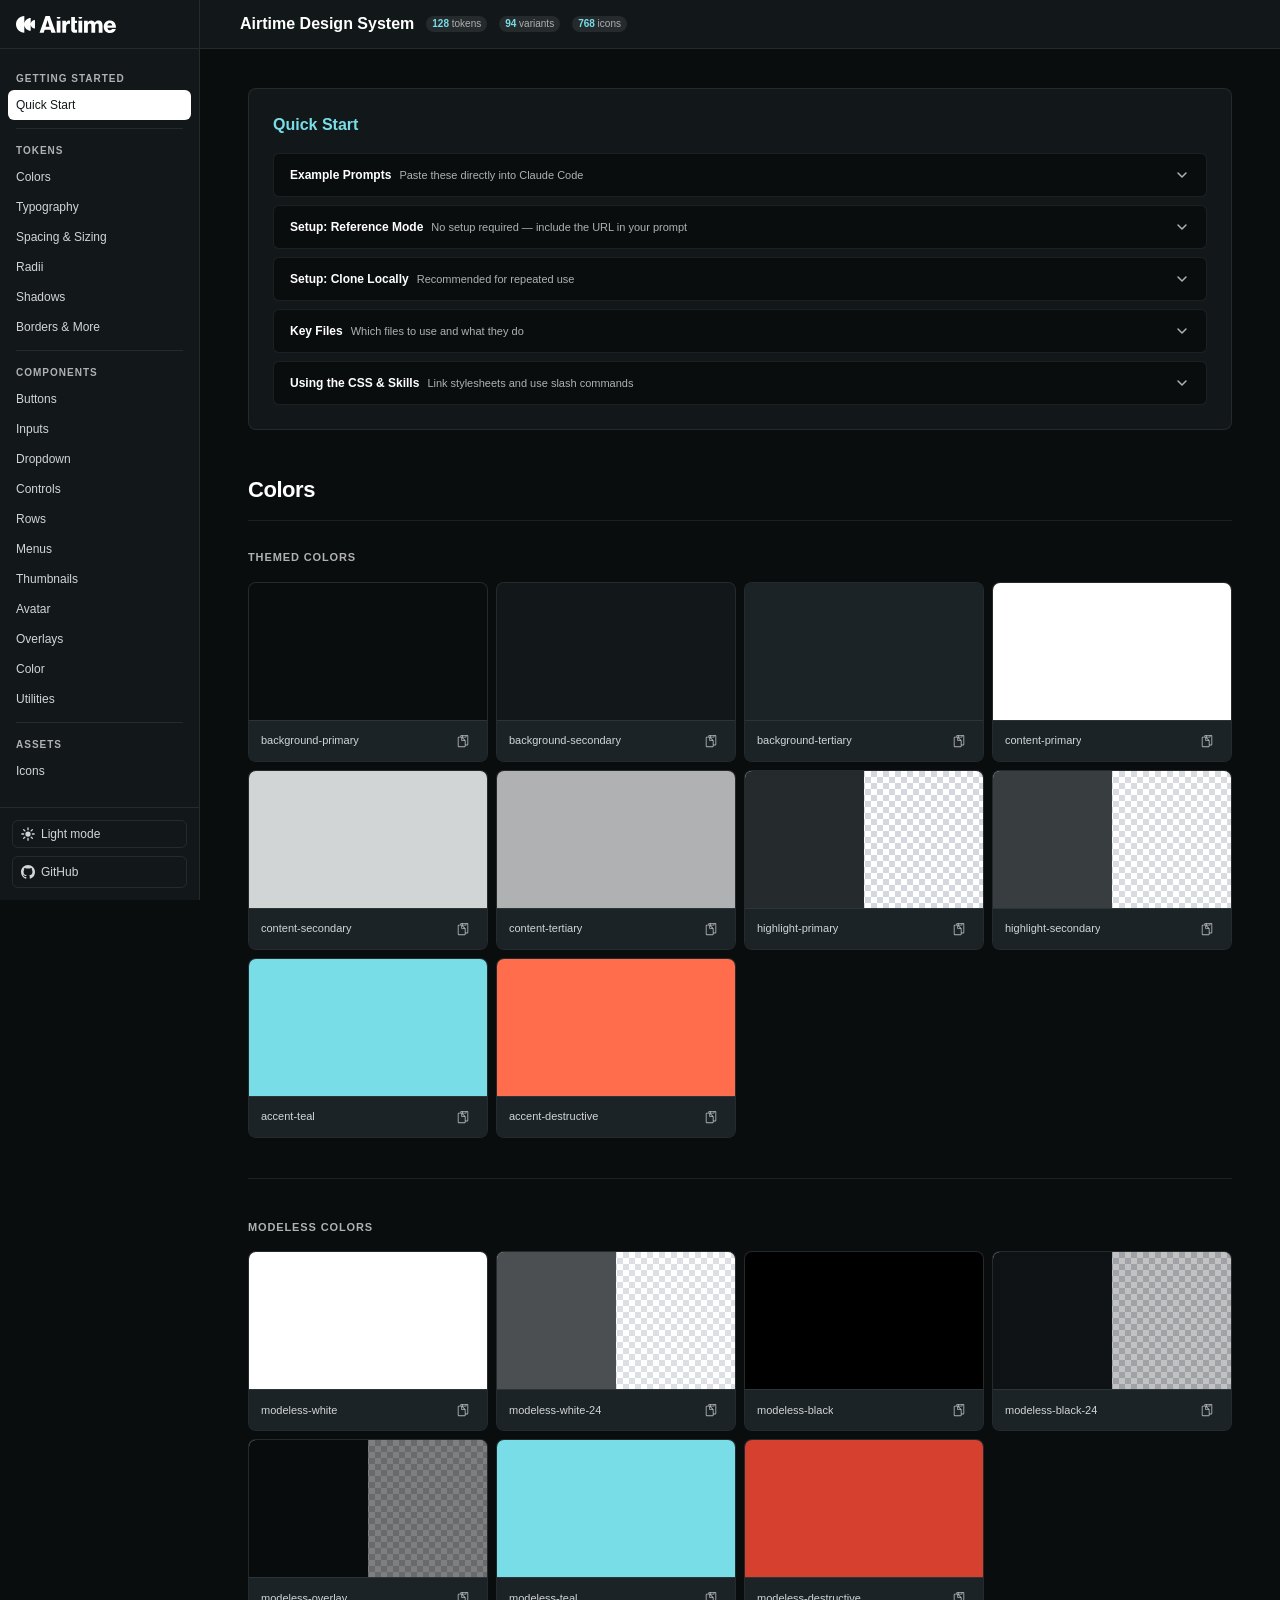
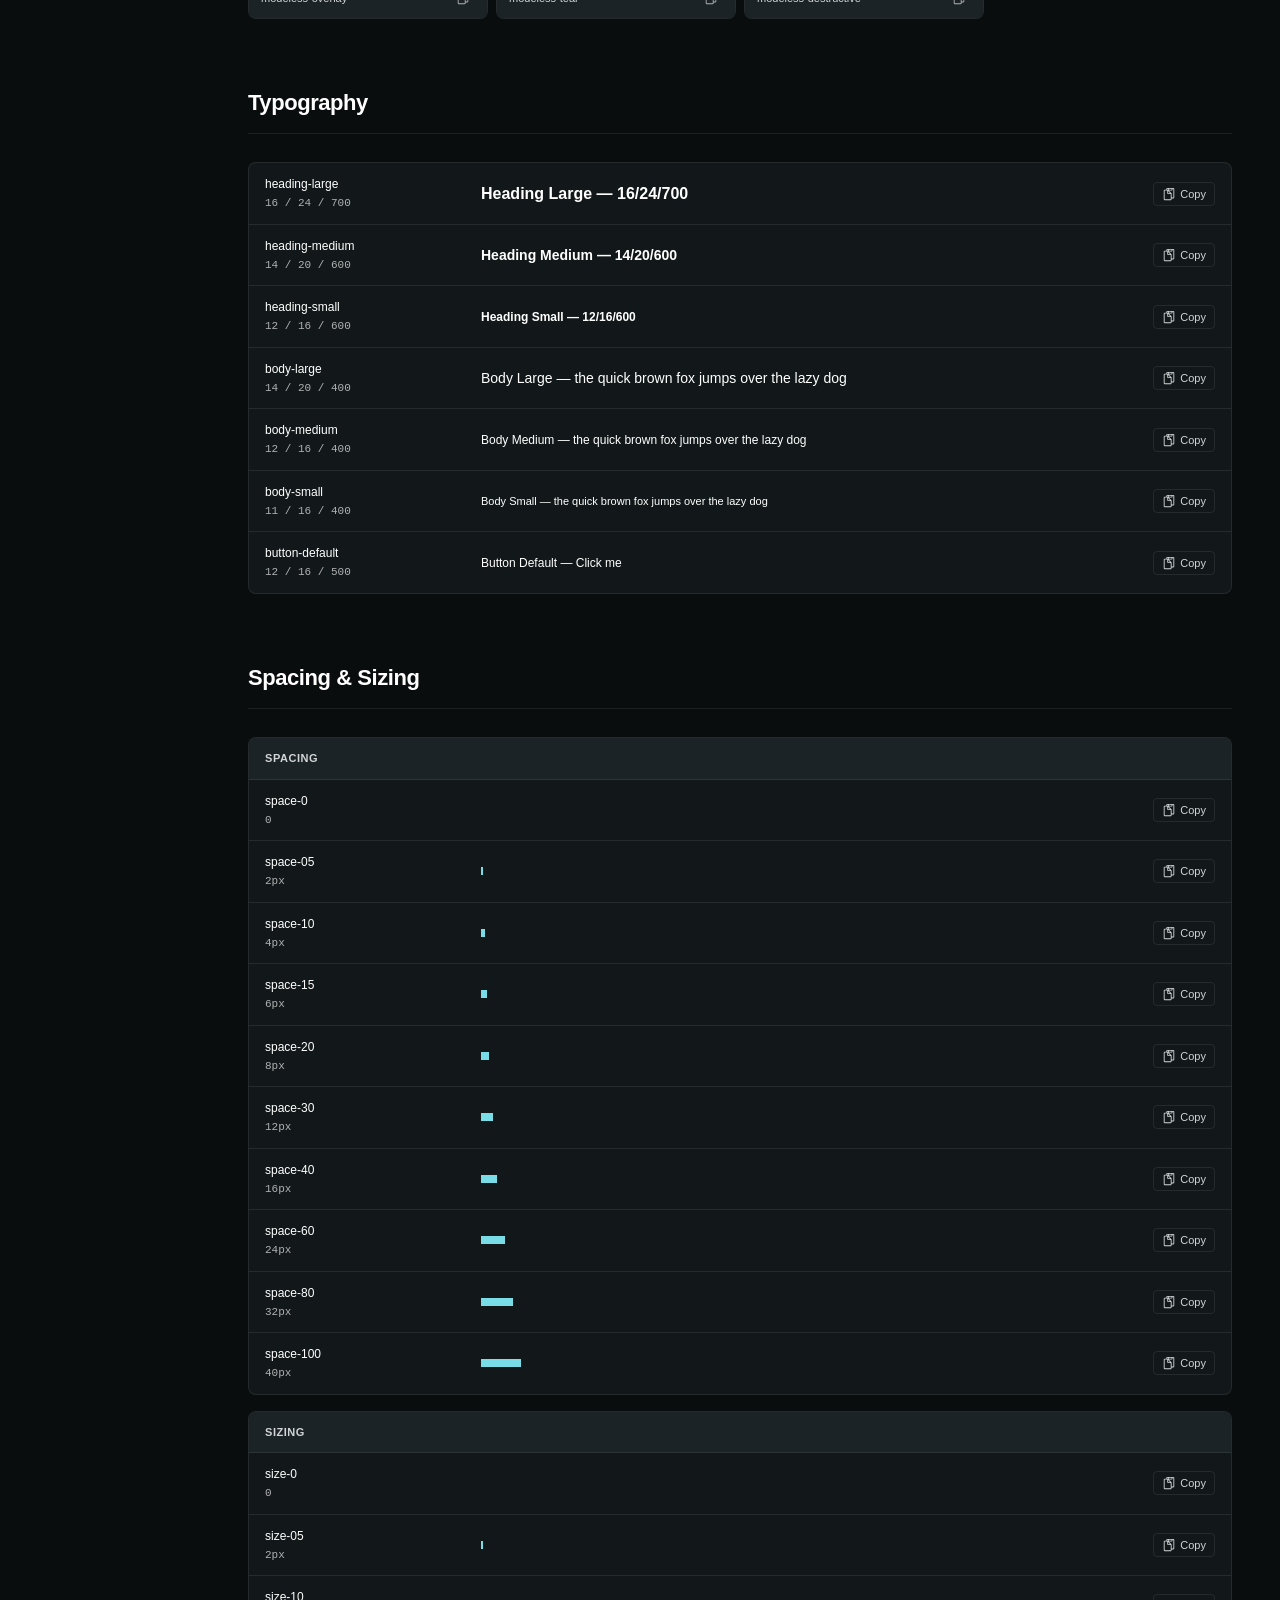
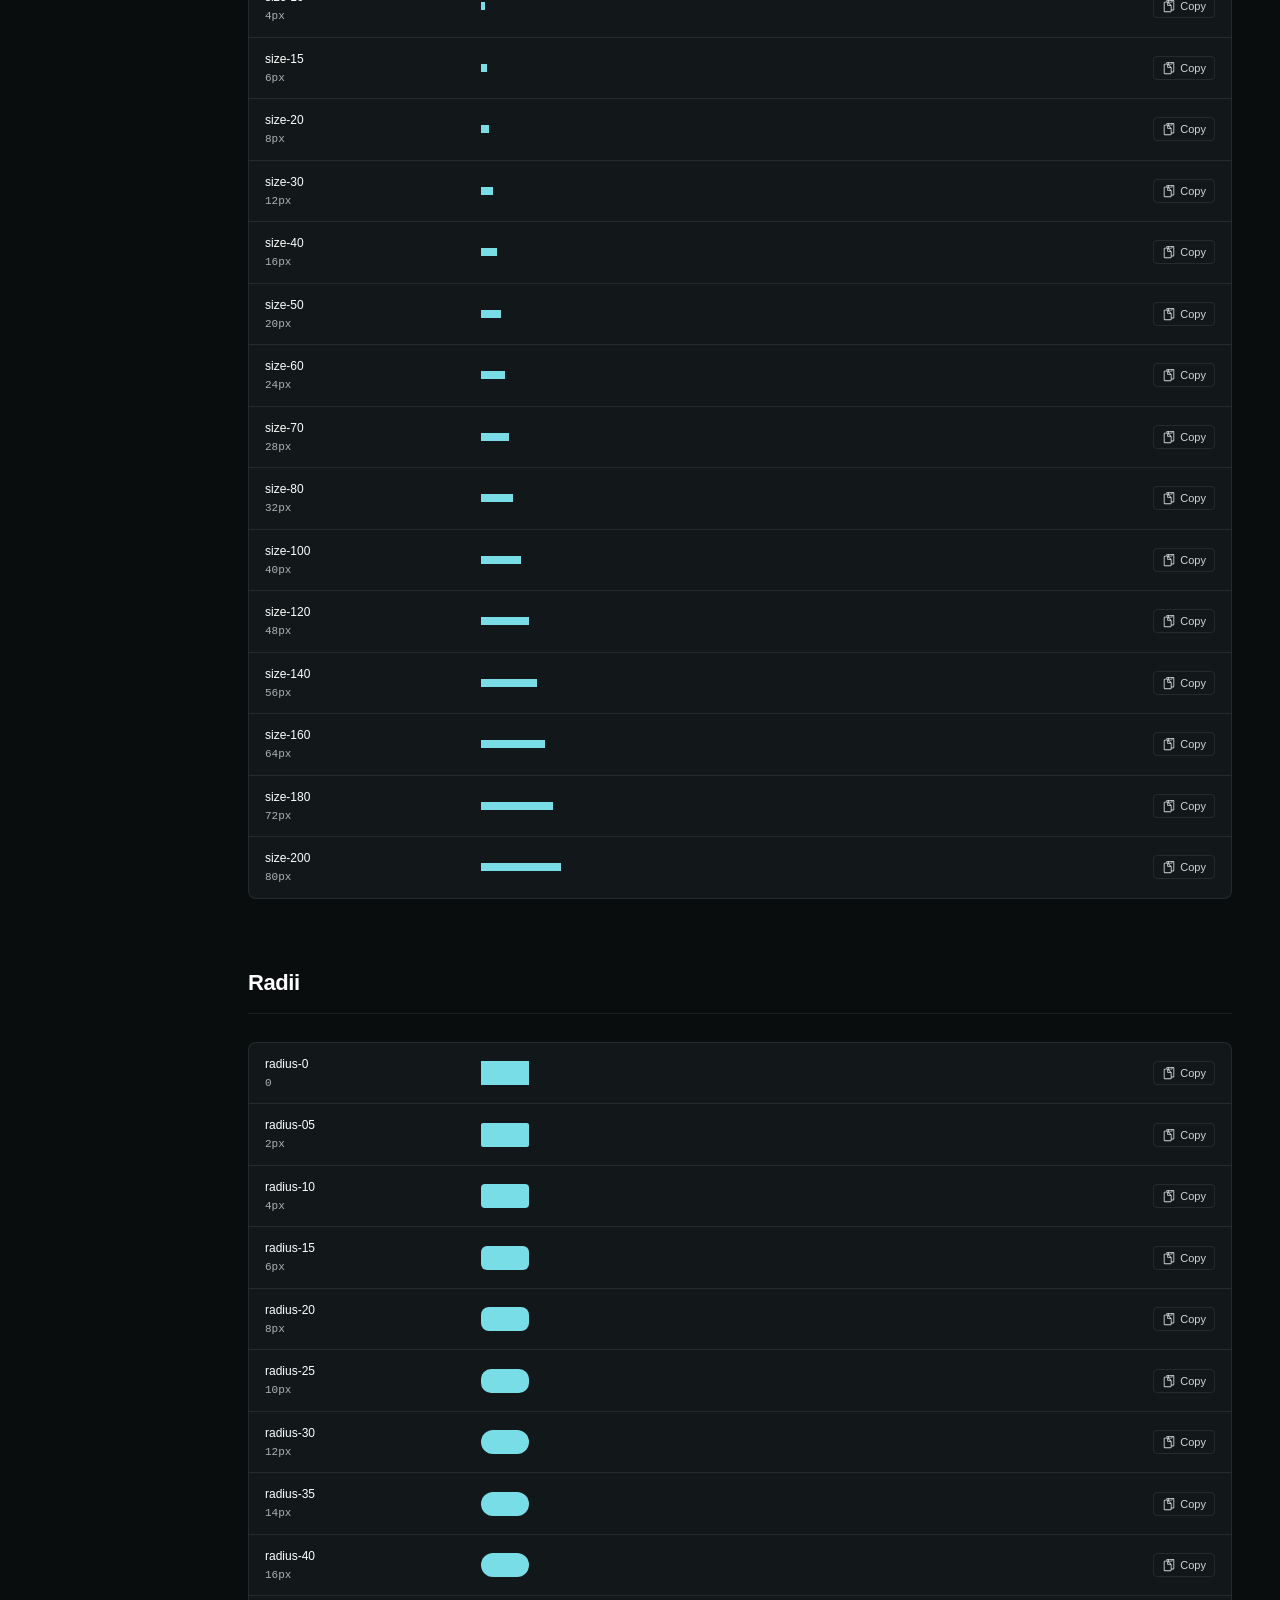
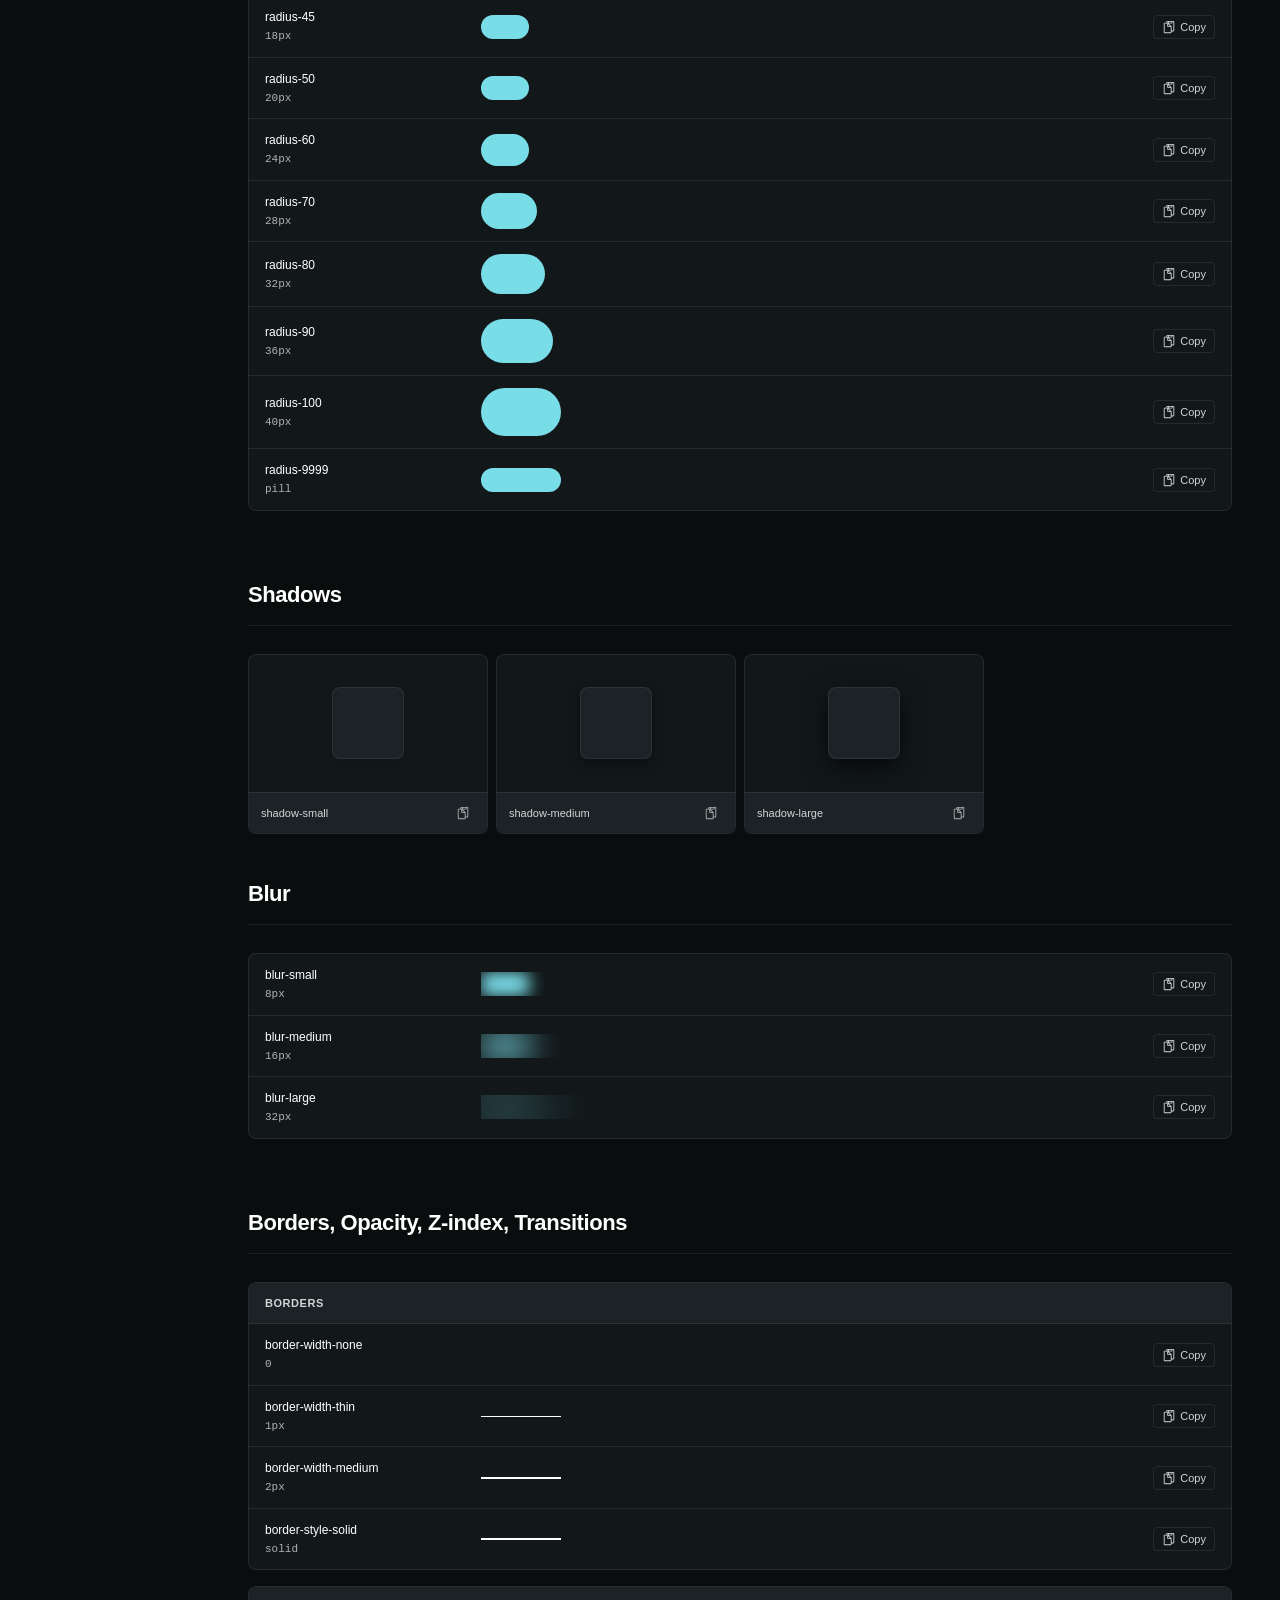
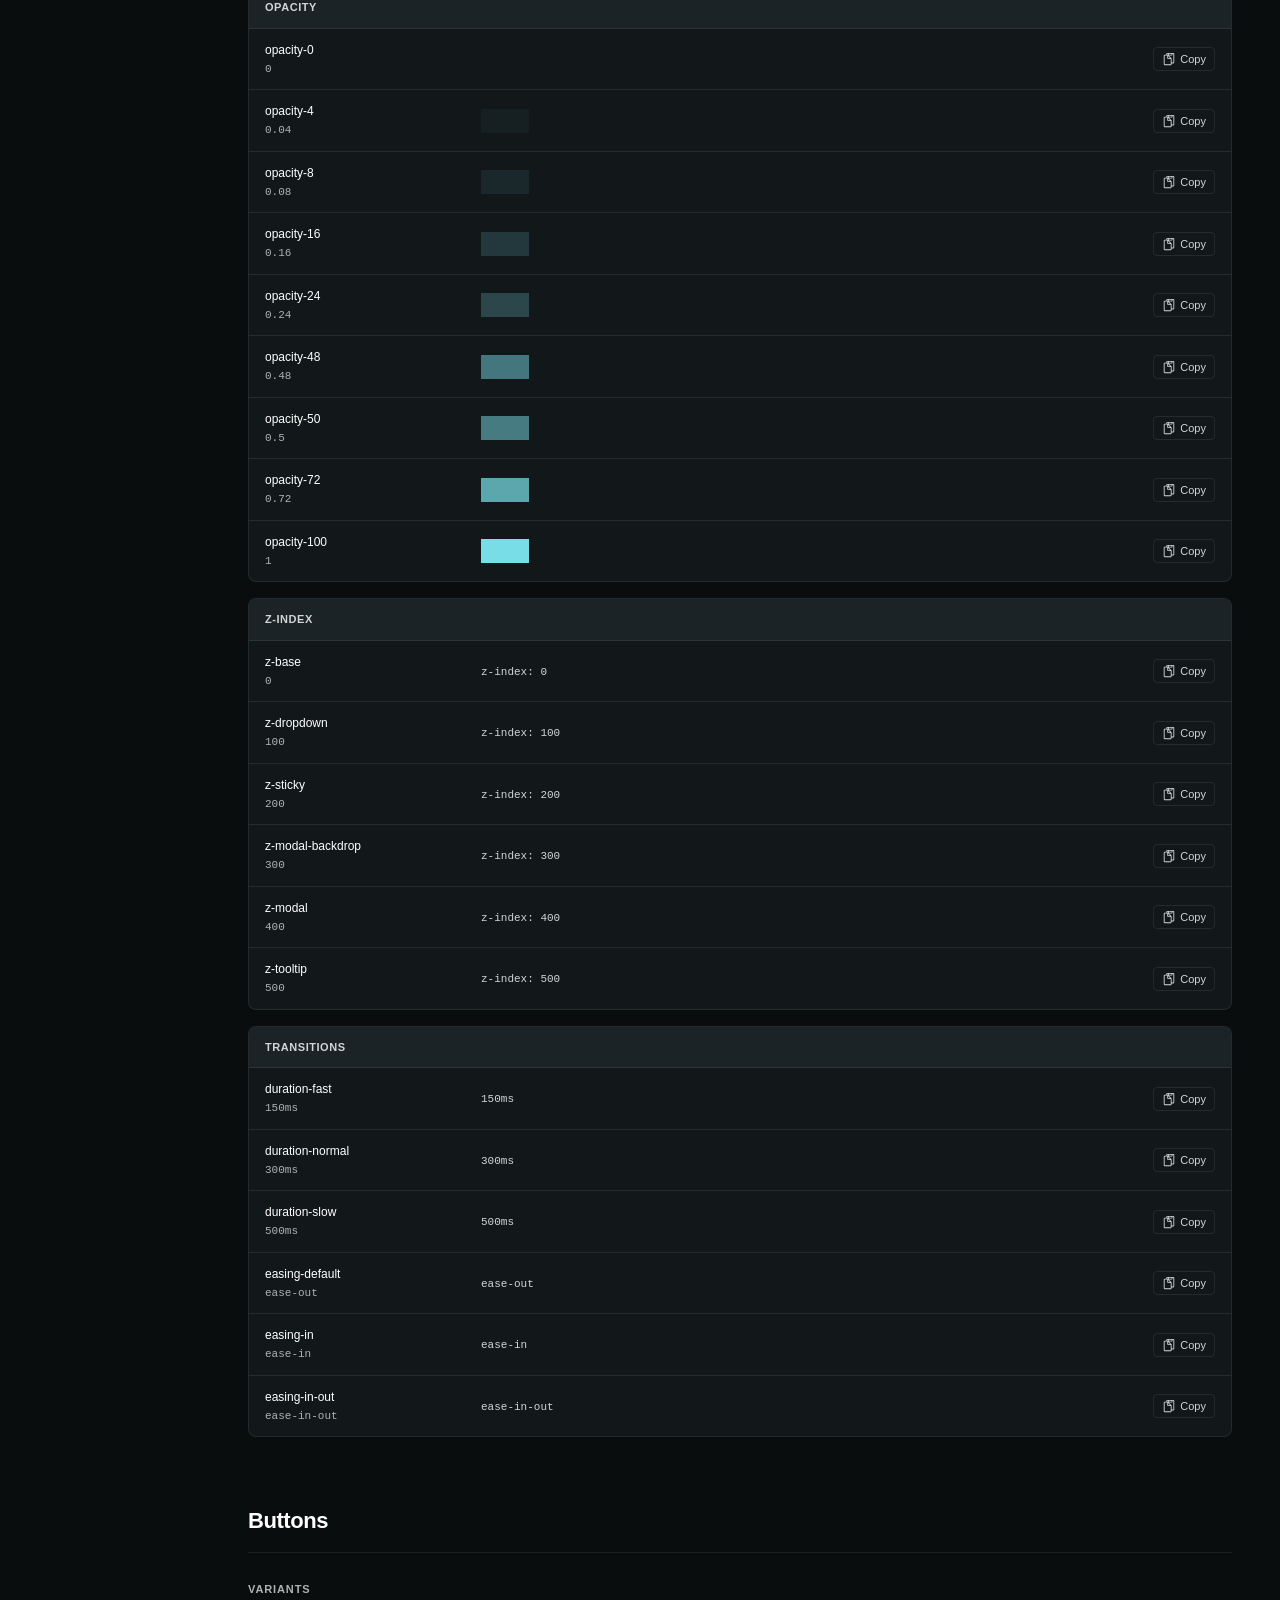
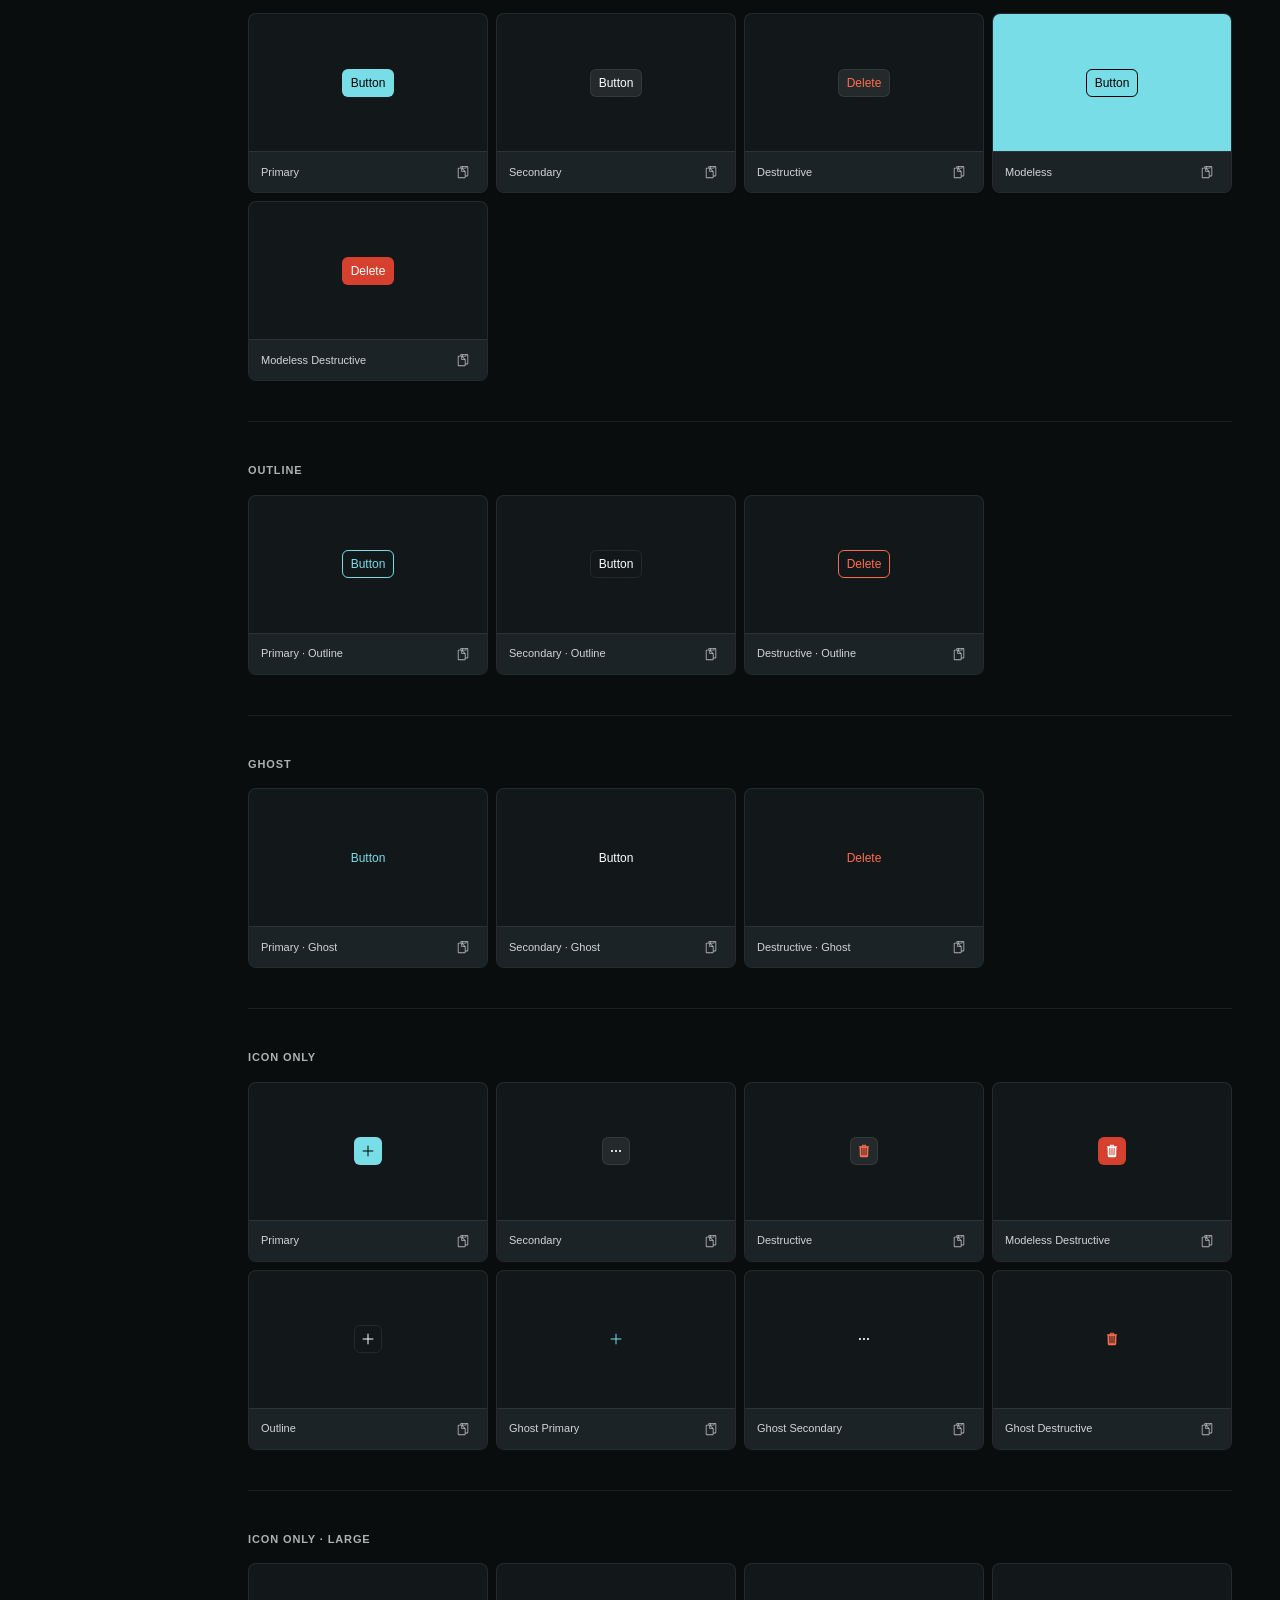
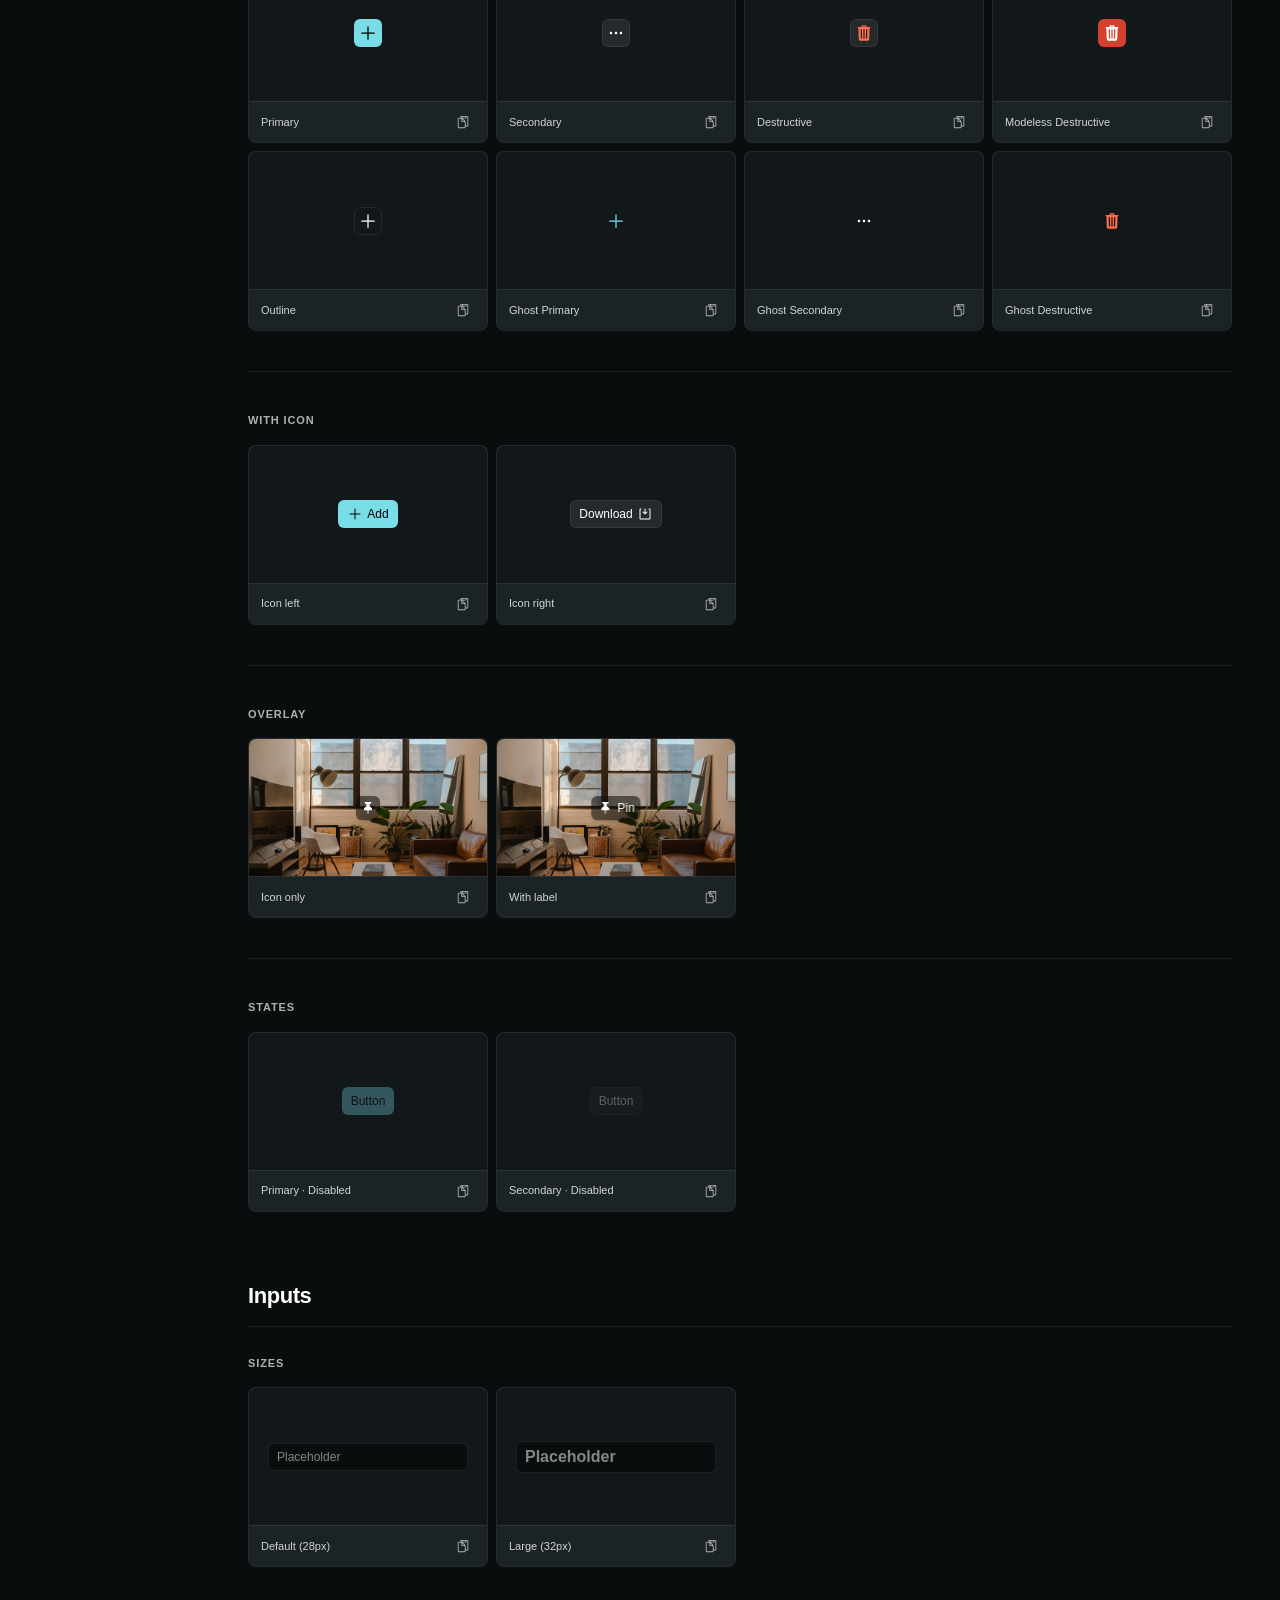
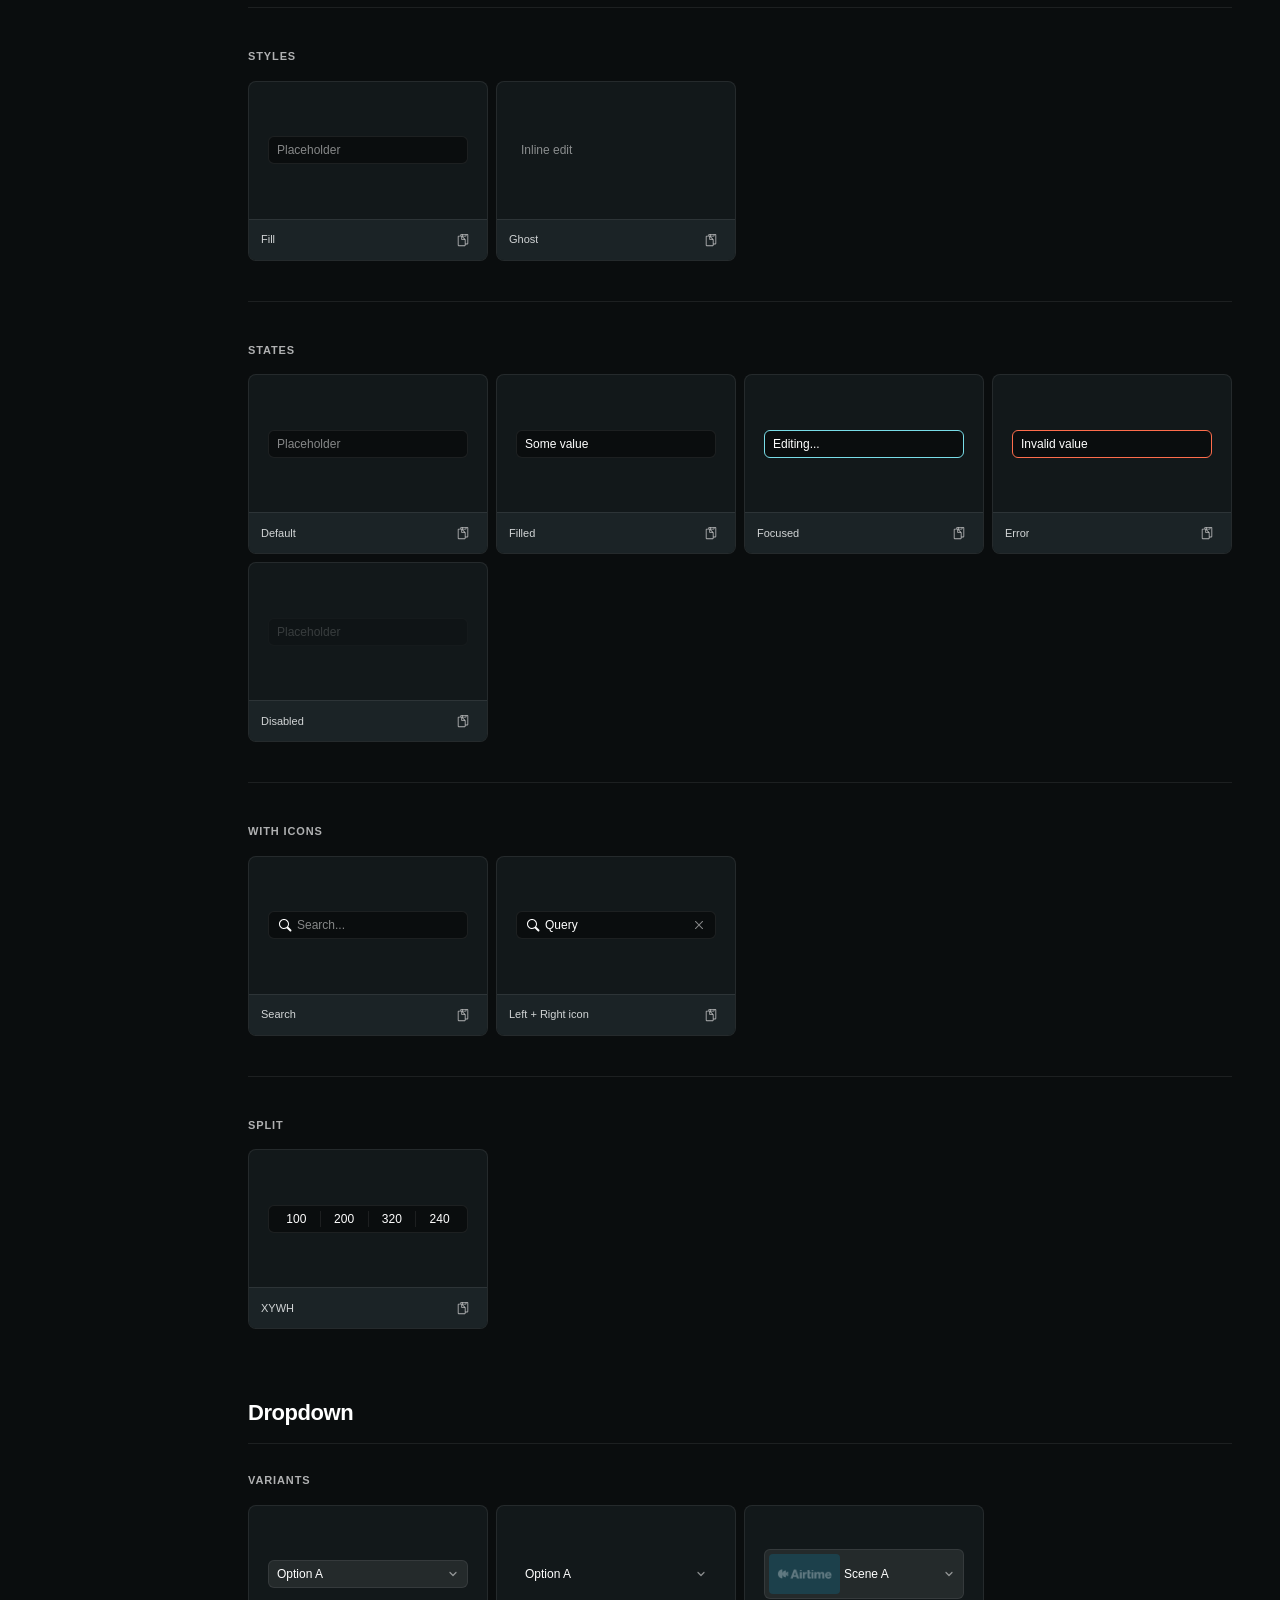
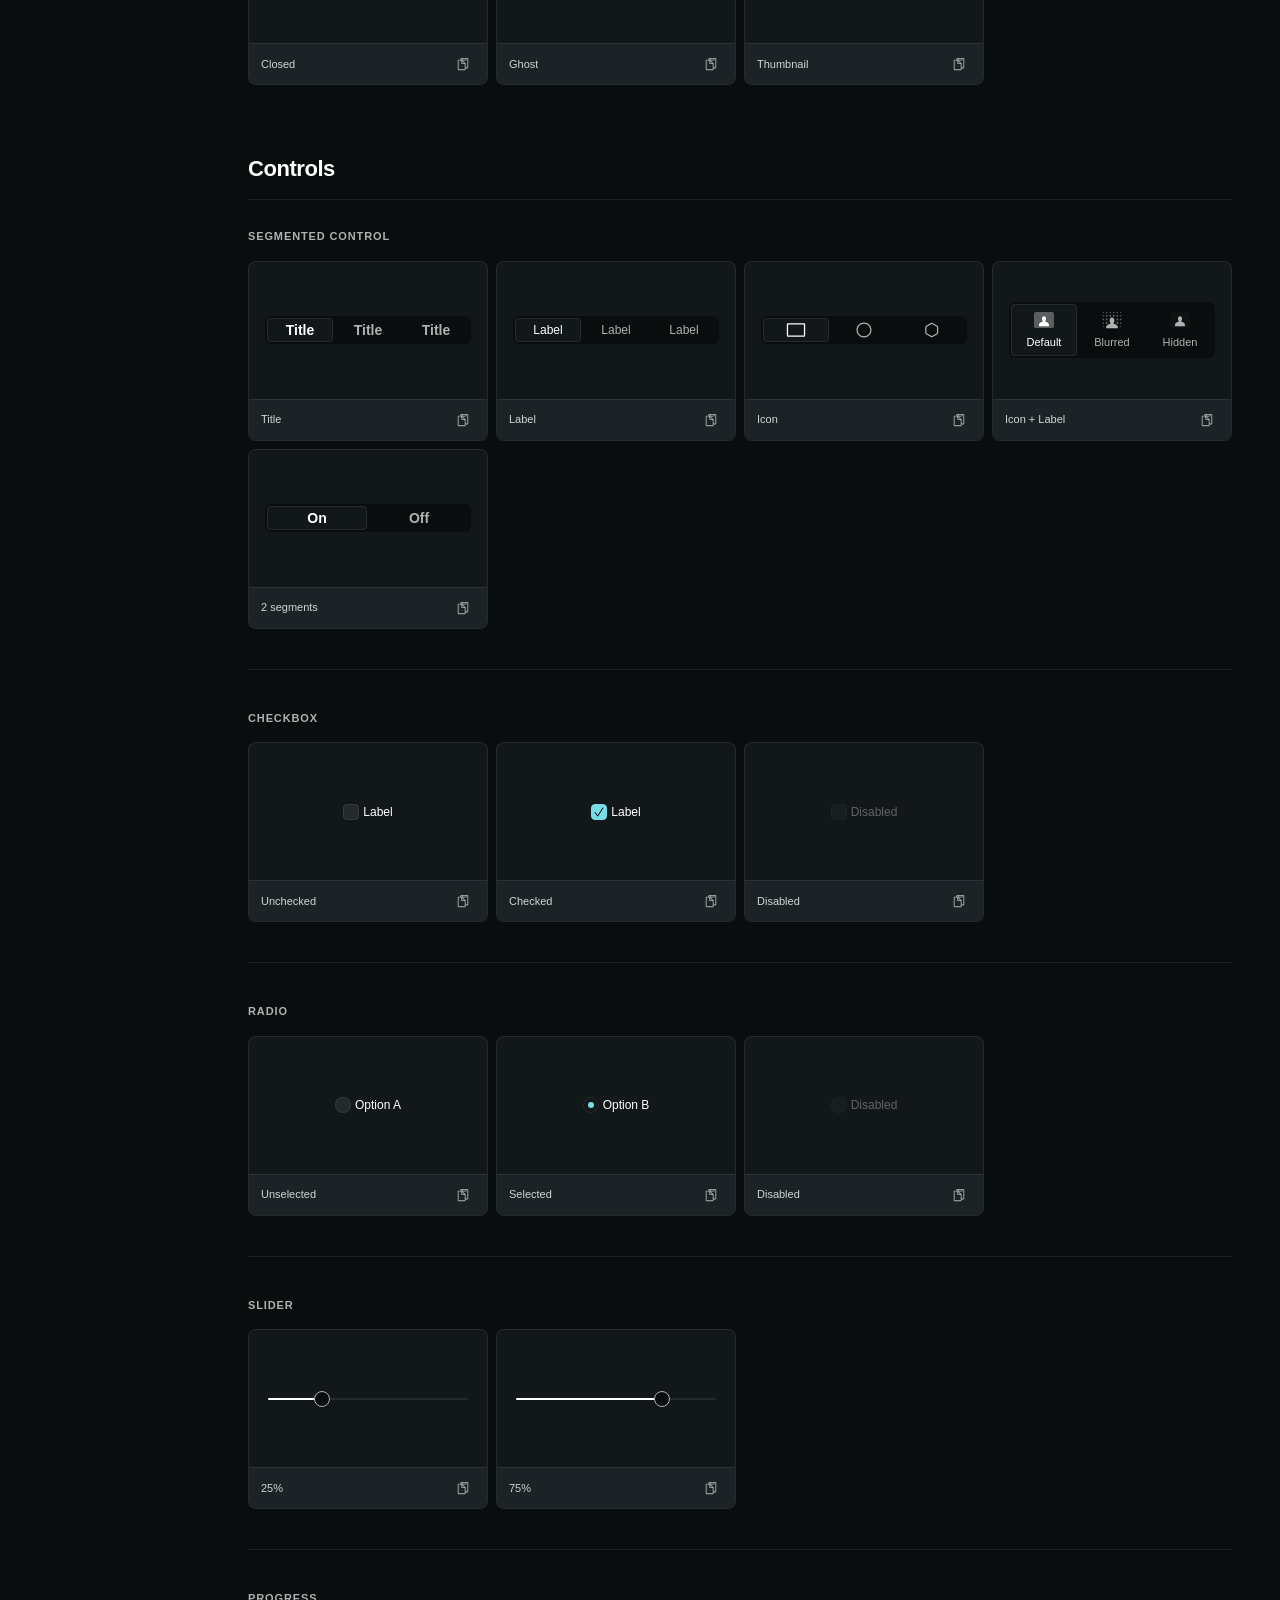
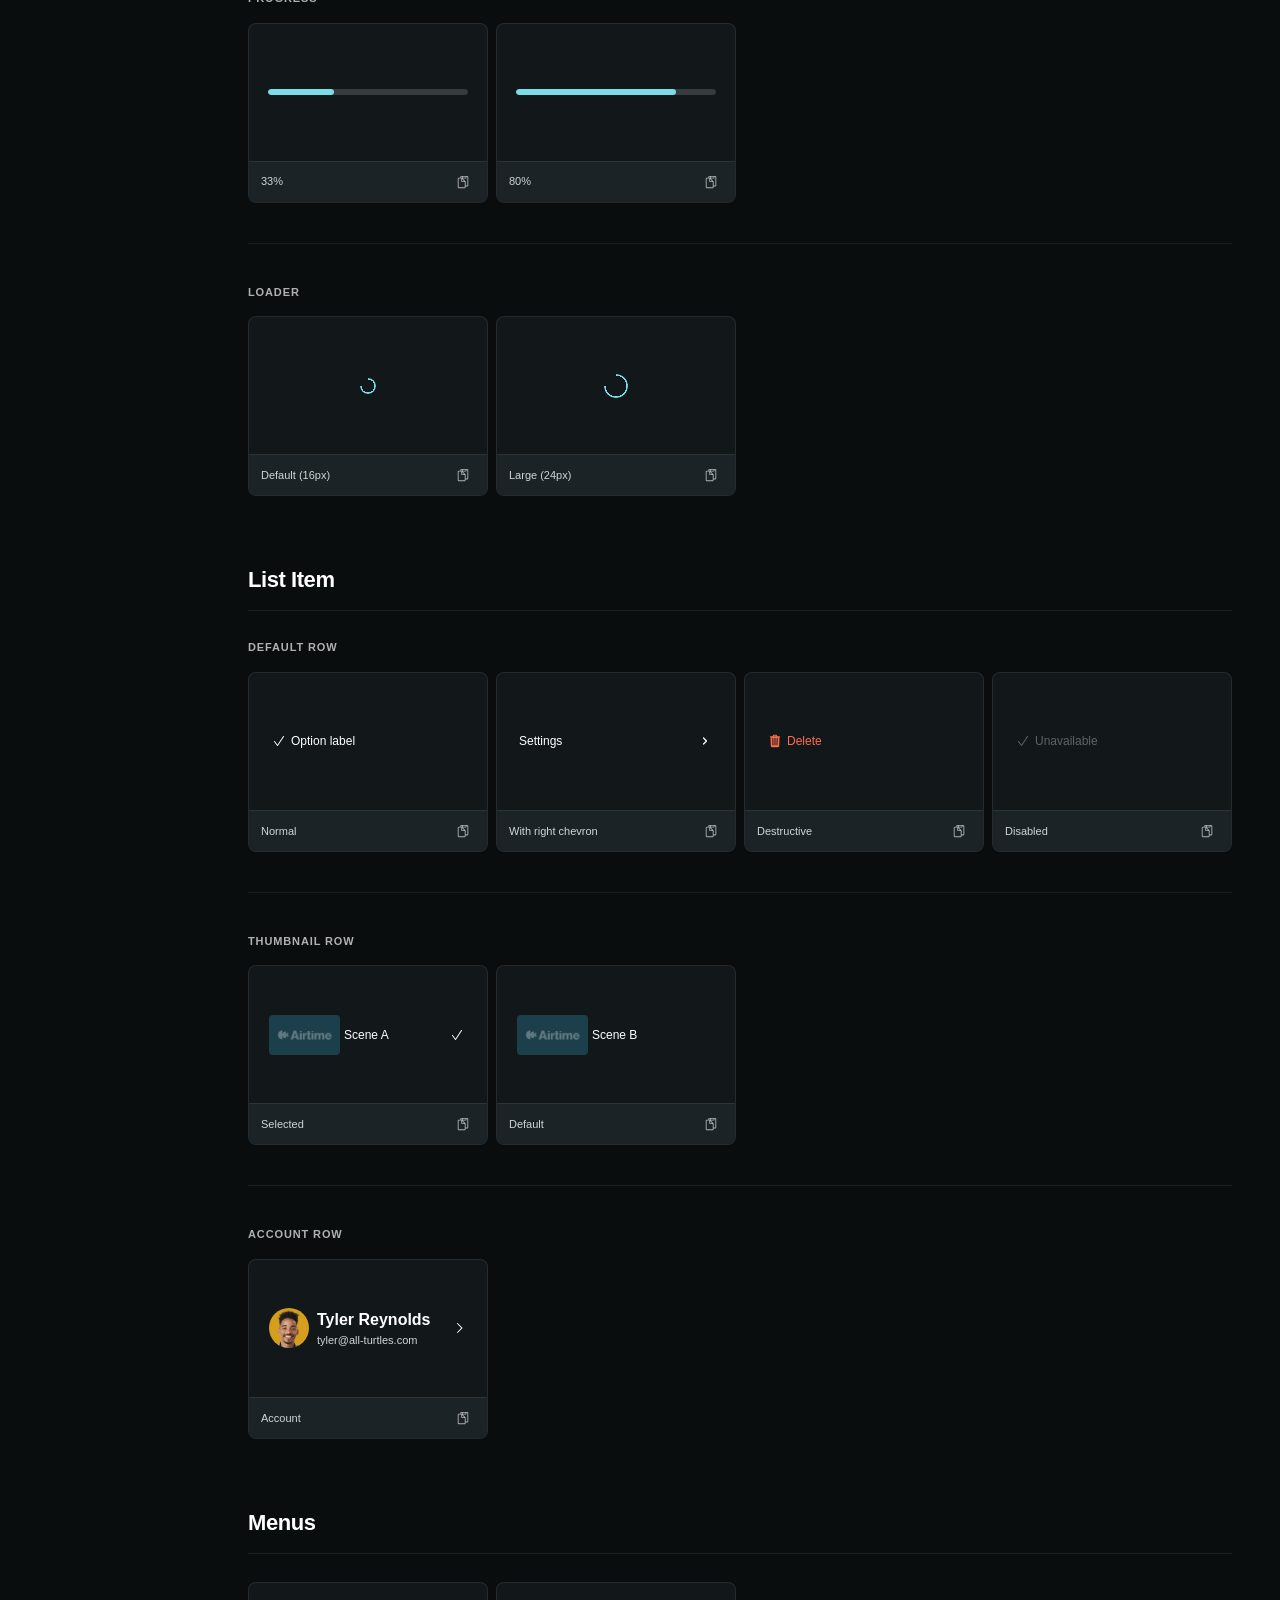
==== commit 96413627: "chore(icons): register new icons in generated/icons.js and update counts Co-Authored-By: Claude Sonn" ====
--- a/index.html
+++ b/index.html
@@ -1181,7 +1181,7 @@
       <h1>Airtime Design System</h1>
       <span class="stat-chip"><span class="stat-num">128</span> tokens</span>
       <span class="stat-chip"><span class="stat-num">94</span> variants</span>
-      <span class="stat-chip"><span class="stat-num">742</span> icons</span>
+      <span class="stat-chip"><span class="stat-num">768</span> icons</span>
     </div>
   </header>
 
@@ -1256,7 +1256,7 @@
               <tr><td><code>CLAUDE.md</code></td><td>AI instructions — token reference, anti-patterns, component inventory</td></tr>
               <tr><td><code>generated/tokens.css</code></td><td>CSS custom properties — link this in your HTML</td></tr>
               <tr><td><code>components/*.css</code></td><td>Component styles — import the ones you need</td></tr>
-              <tr><td><code>generated/icons.js</code></td><td>742 SVG icons via <code>AppIcons</code> object</td></tr>
+              <tr><td><code>generated/icons.js</code></td><td>768 SVG icons via <code>AppIcons</code> object</td></tr>
               <tr><td><code>generated/.design-rules.json</code></td><td>Machine-readable anti-pattern rules</td></tr>
             </tbody>
           </table>
@@ -2516,7 +2516,7 @@
       <div class="section-block">
         <h3 class="section-heading">Icons</h3>
         <div class="details-content">
-      <p class="subsection-label" style="margin-bottom:16px">221 unique icons &middot; 742 variants &middot; Fill + Stroke styles &middot; 16px / 24px sizes</p>
+      <p class="subsection-label" style="margin-bottom:16px">234 unique icons &middot; 768 variants &middot; Fill + Stroke styles &middot; 16px / 24px sizes</p>
 
       <div class="icon-toolbar">
         <div class="input-wrapper" style="flex:1;min-width:180px">
@@ -2546,7 +2546,7 @@
 
     <!-- ── Footer ── -->
     <footer class="page-footer">
-      <span>Airtime Design System &middot; 128+ tokens &middot; 94 components &middot; 742 icons</span>
+      <span>Airtime Design System &middot; 128+ tokens &middot; 94 components &middot; 768 icons</span>
       <a href="https://github.com/all-turtles/airtime-design-system" target="_blank" rel="noopener">GitHub</a>
     </footer>
 
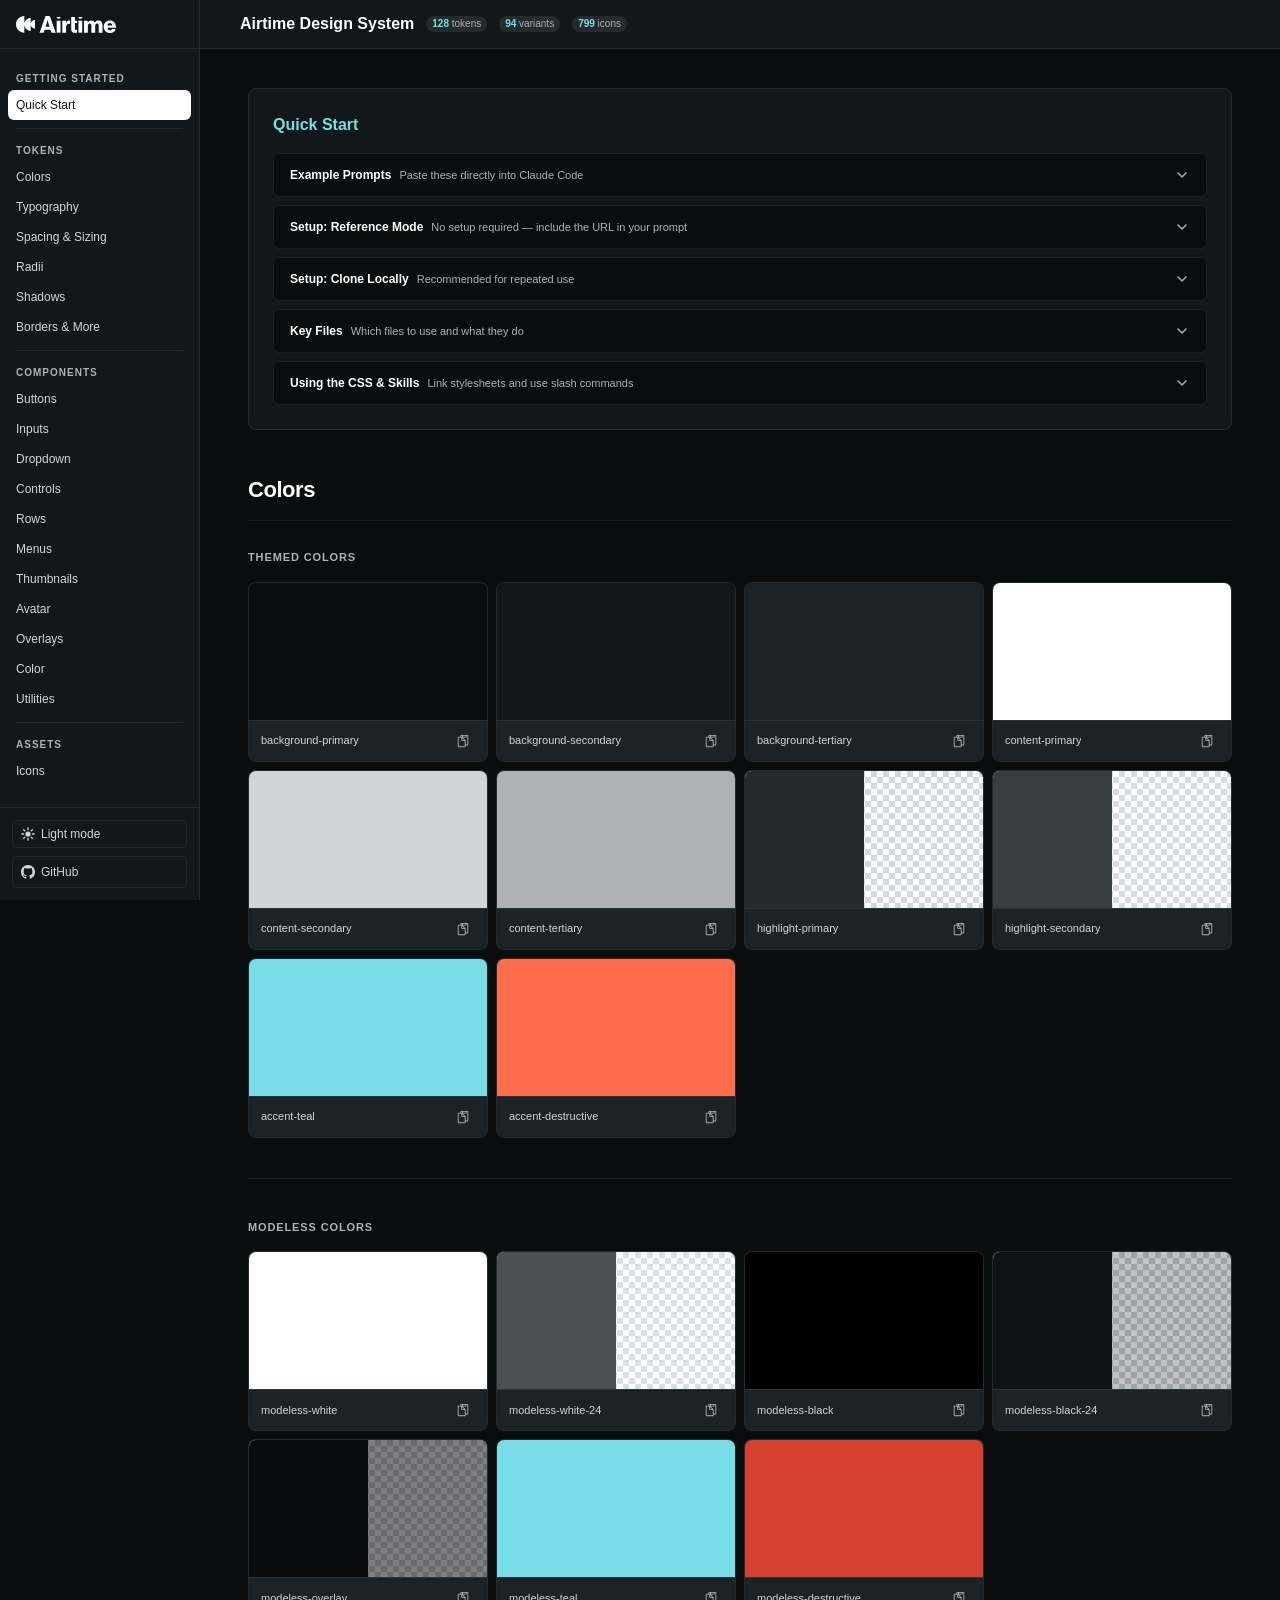
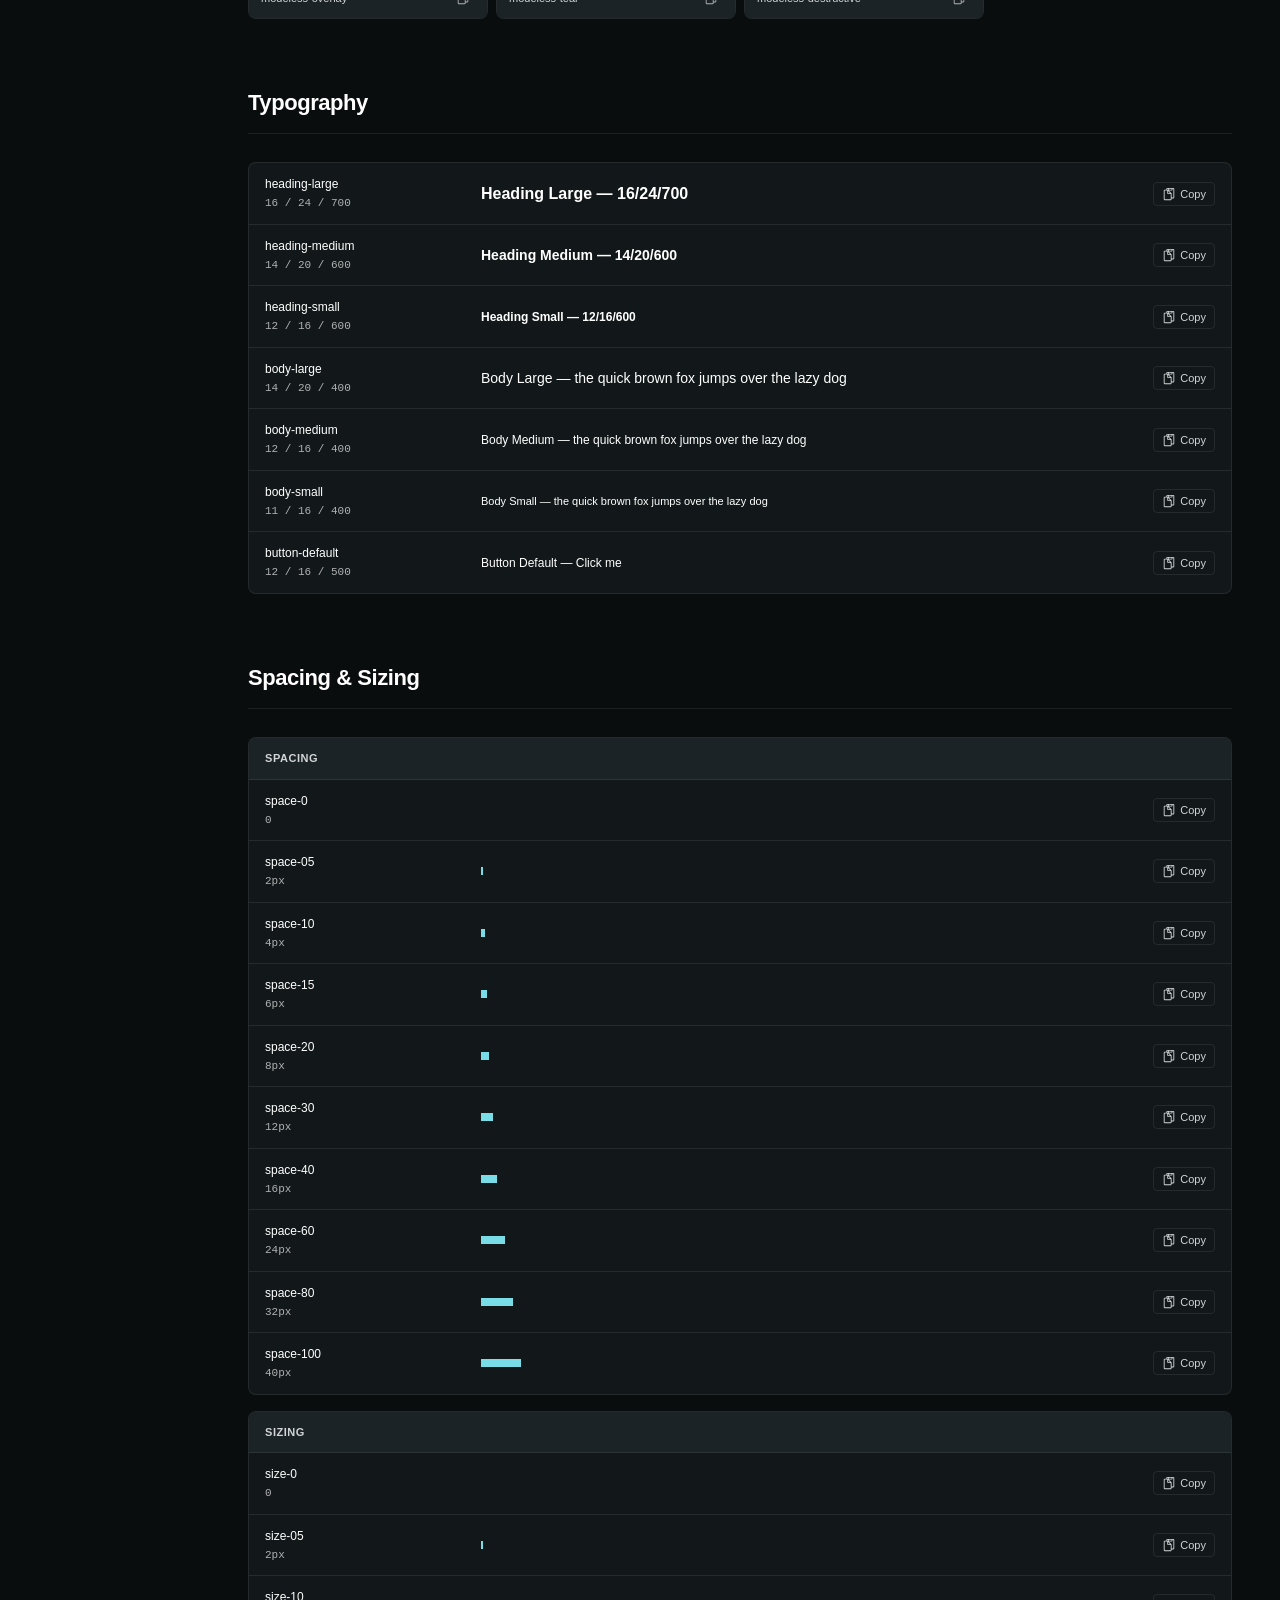
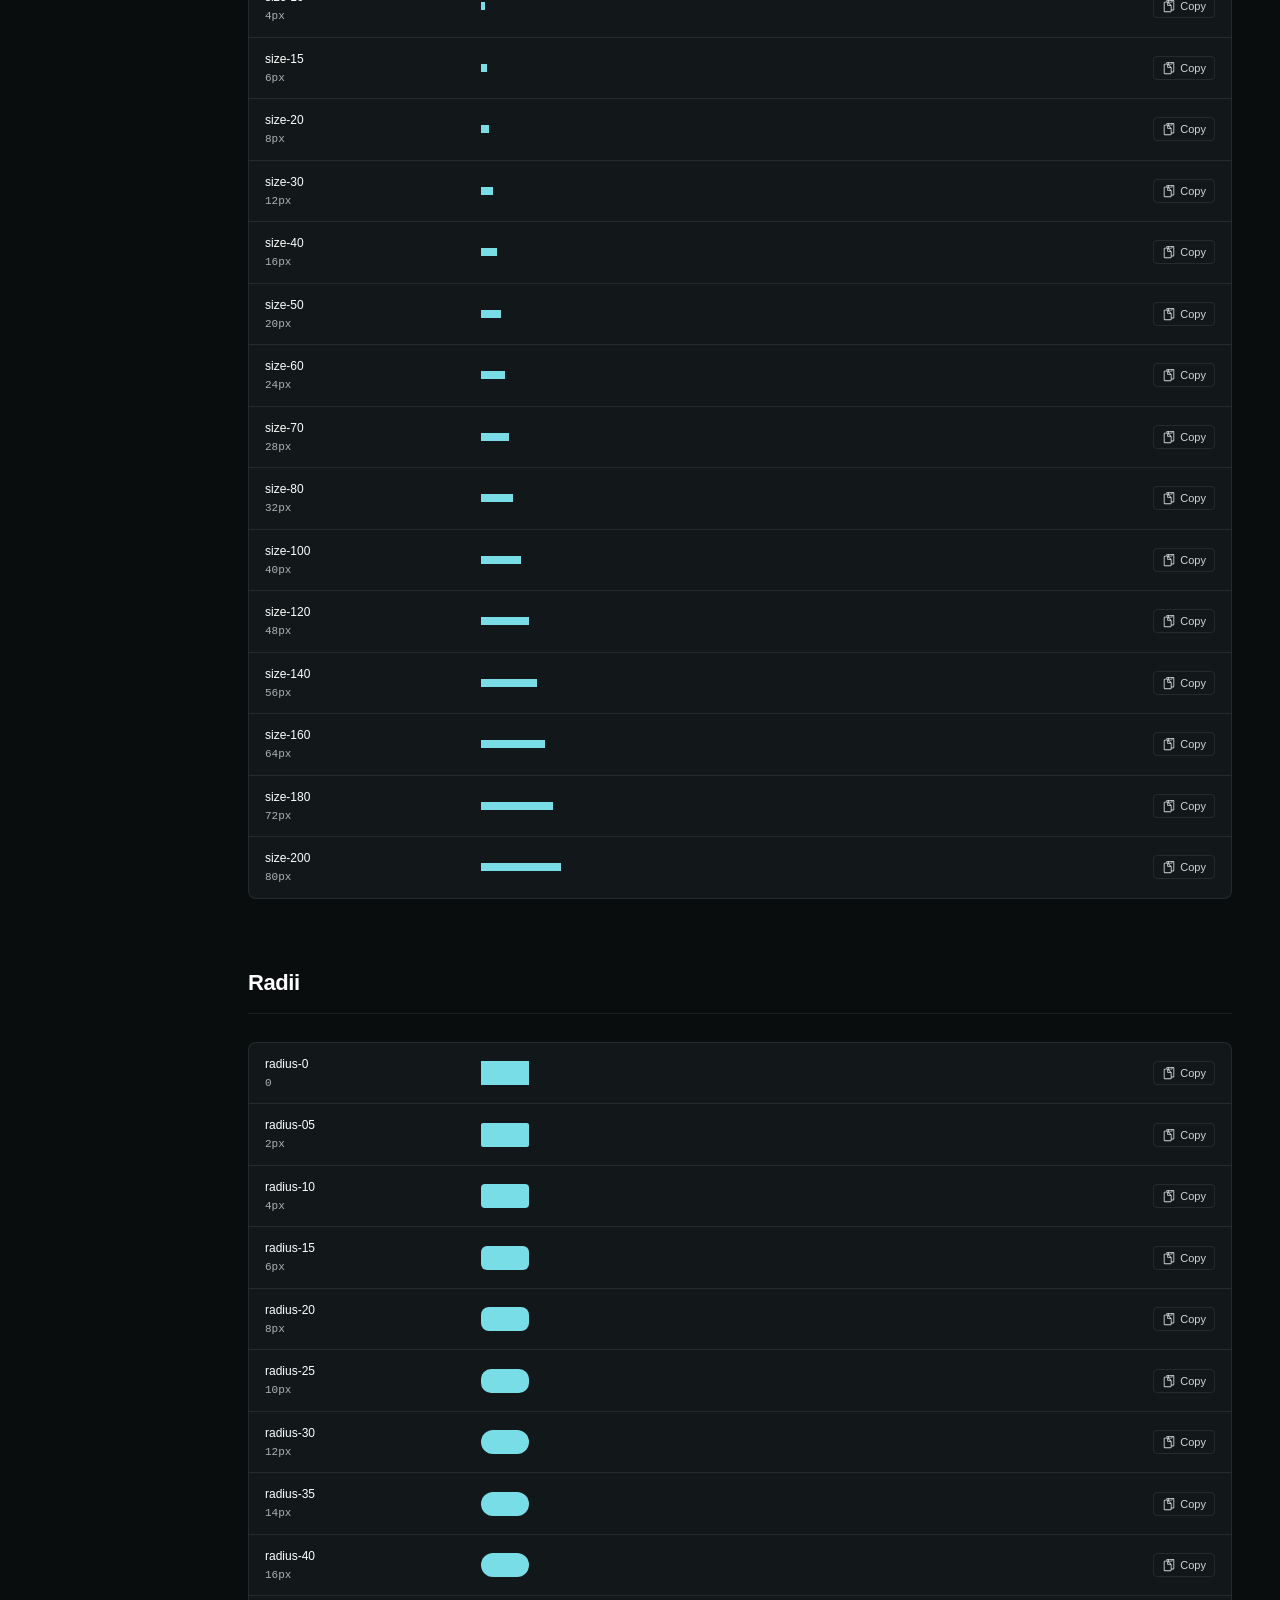
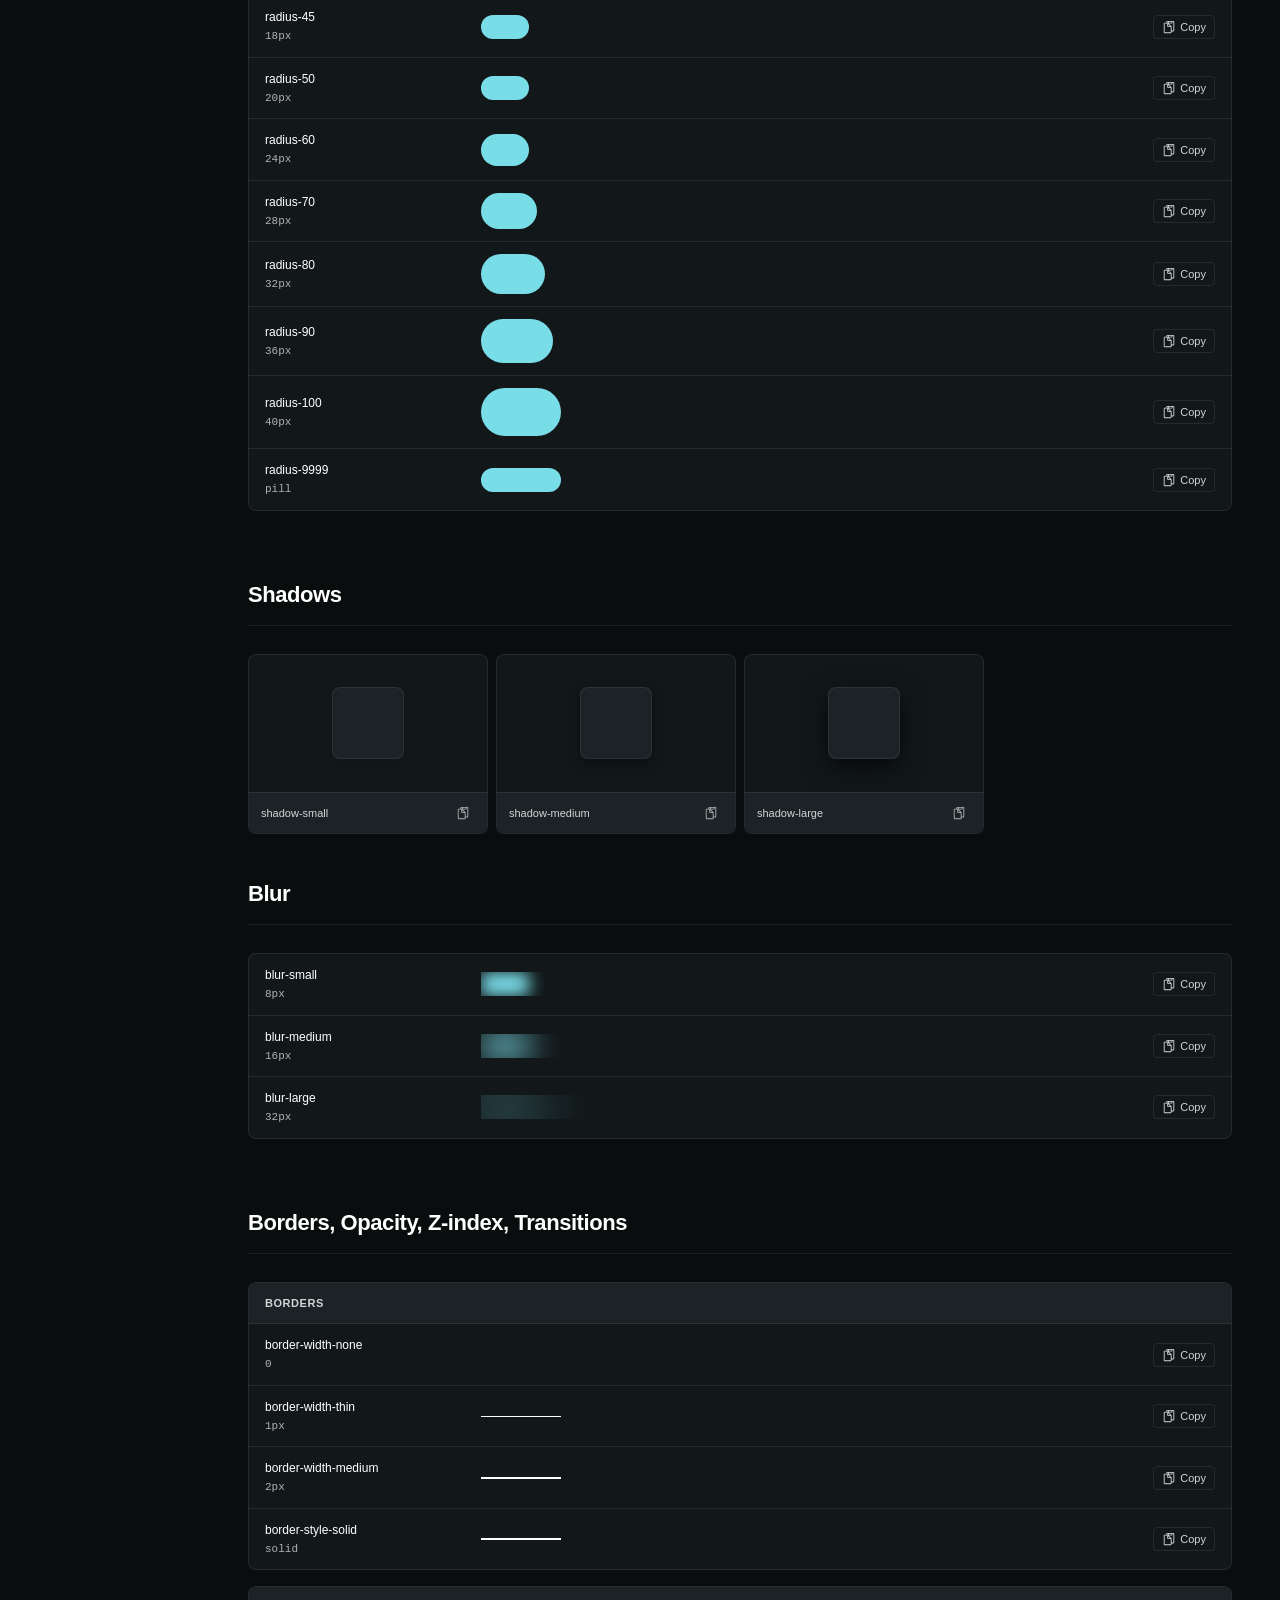
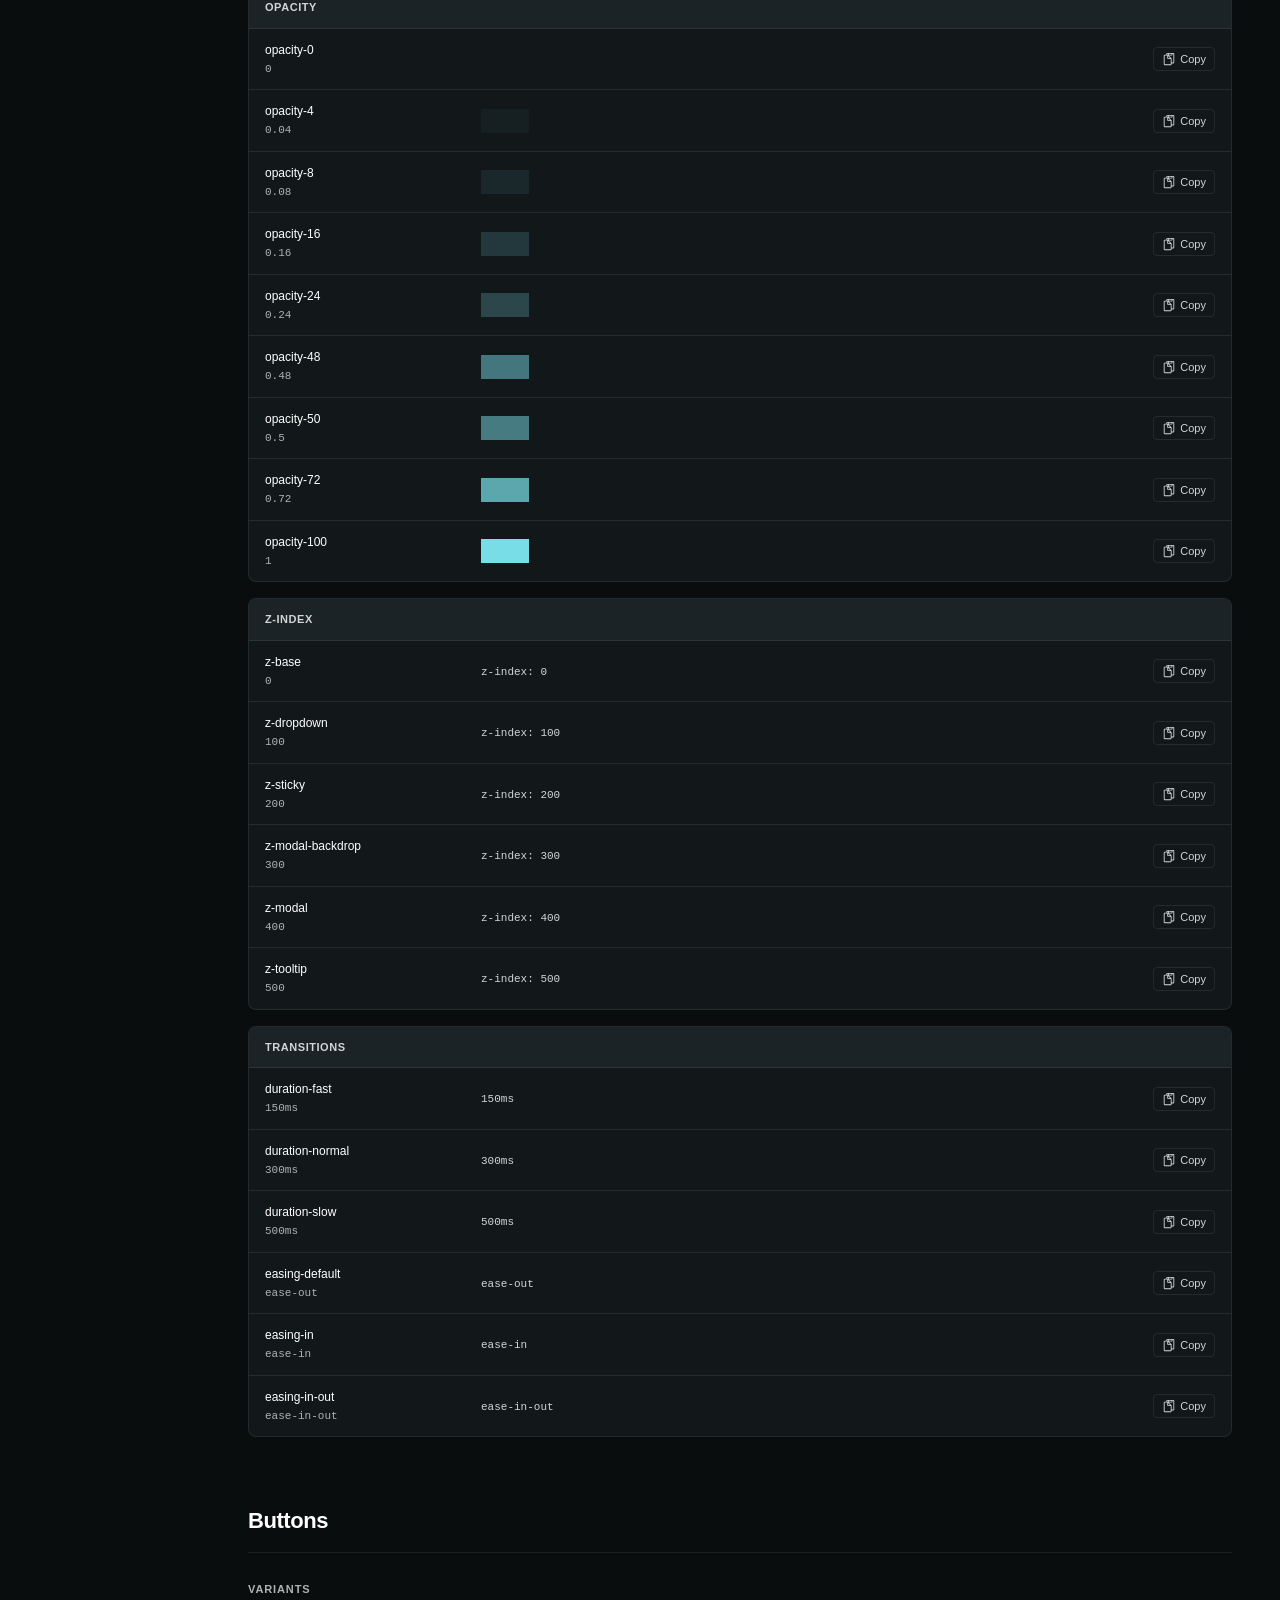
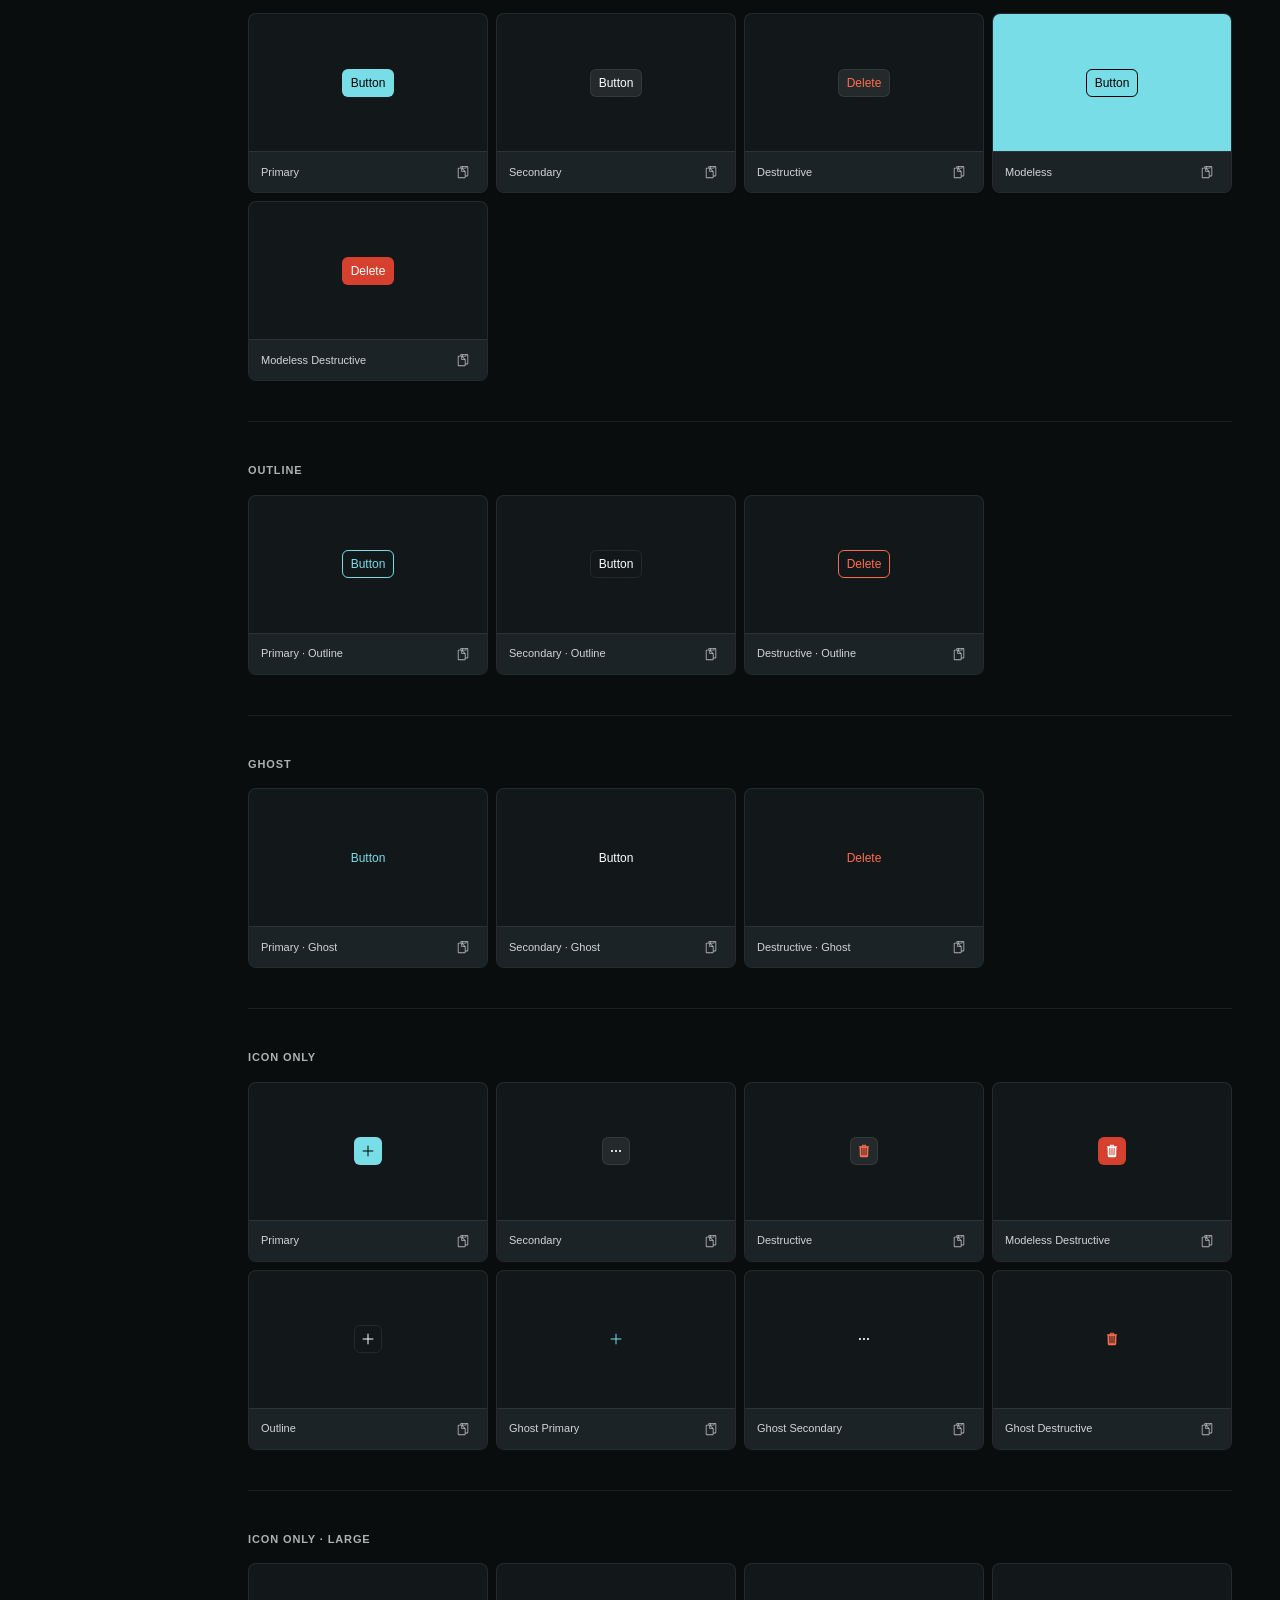
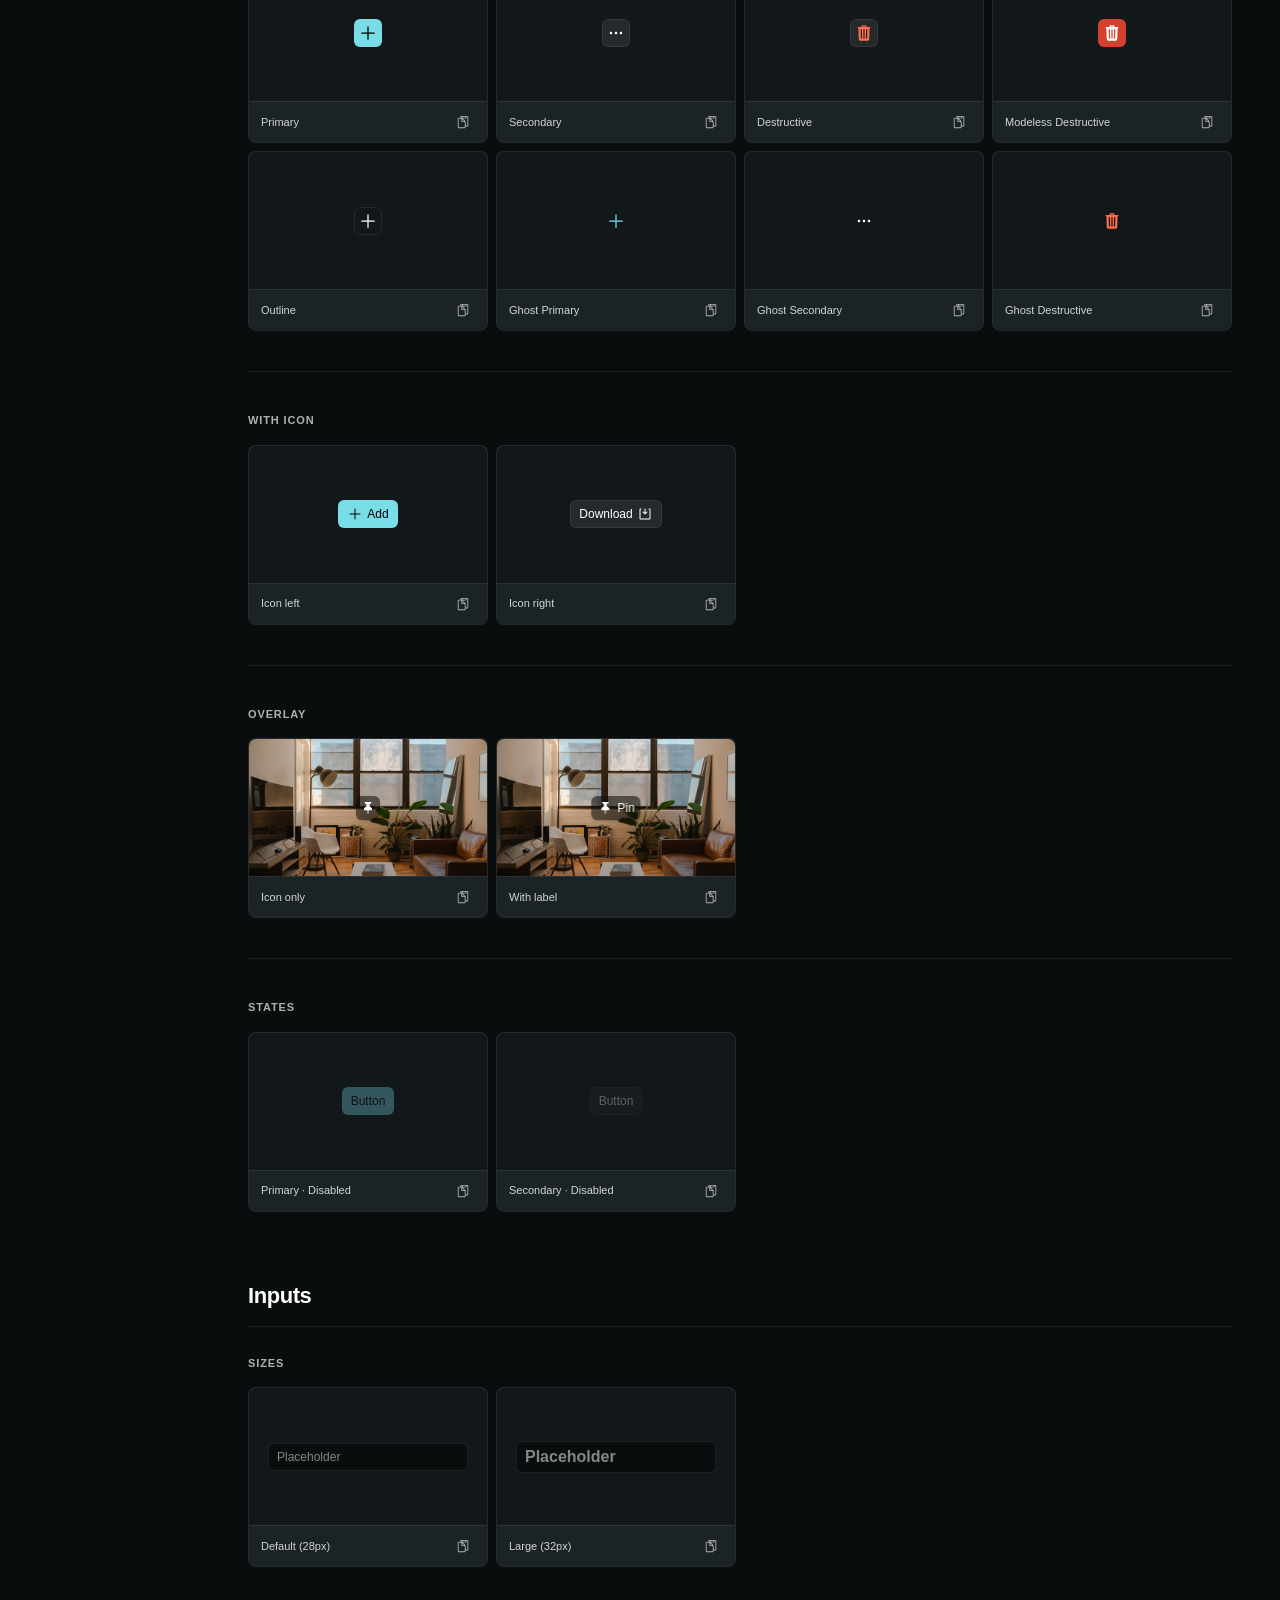
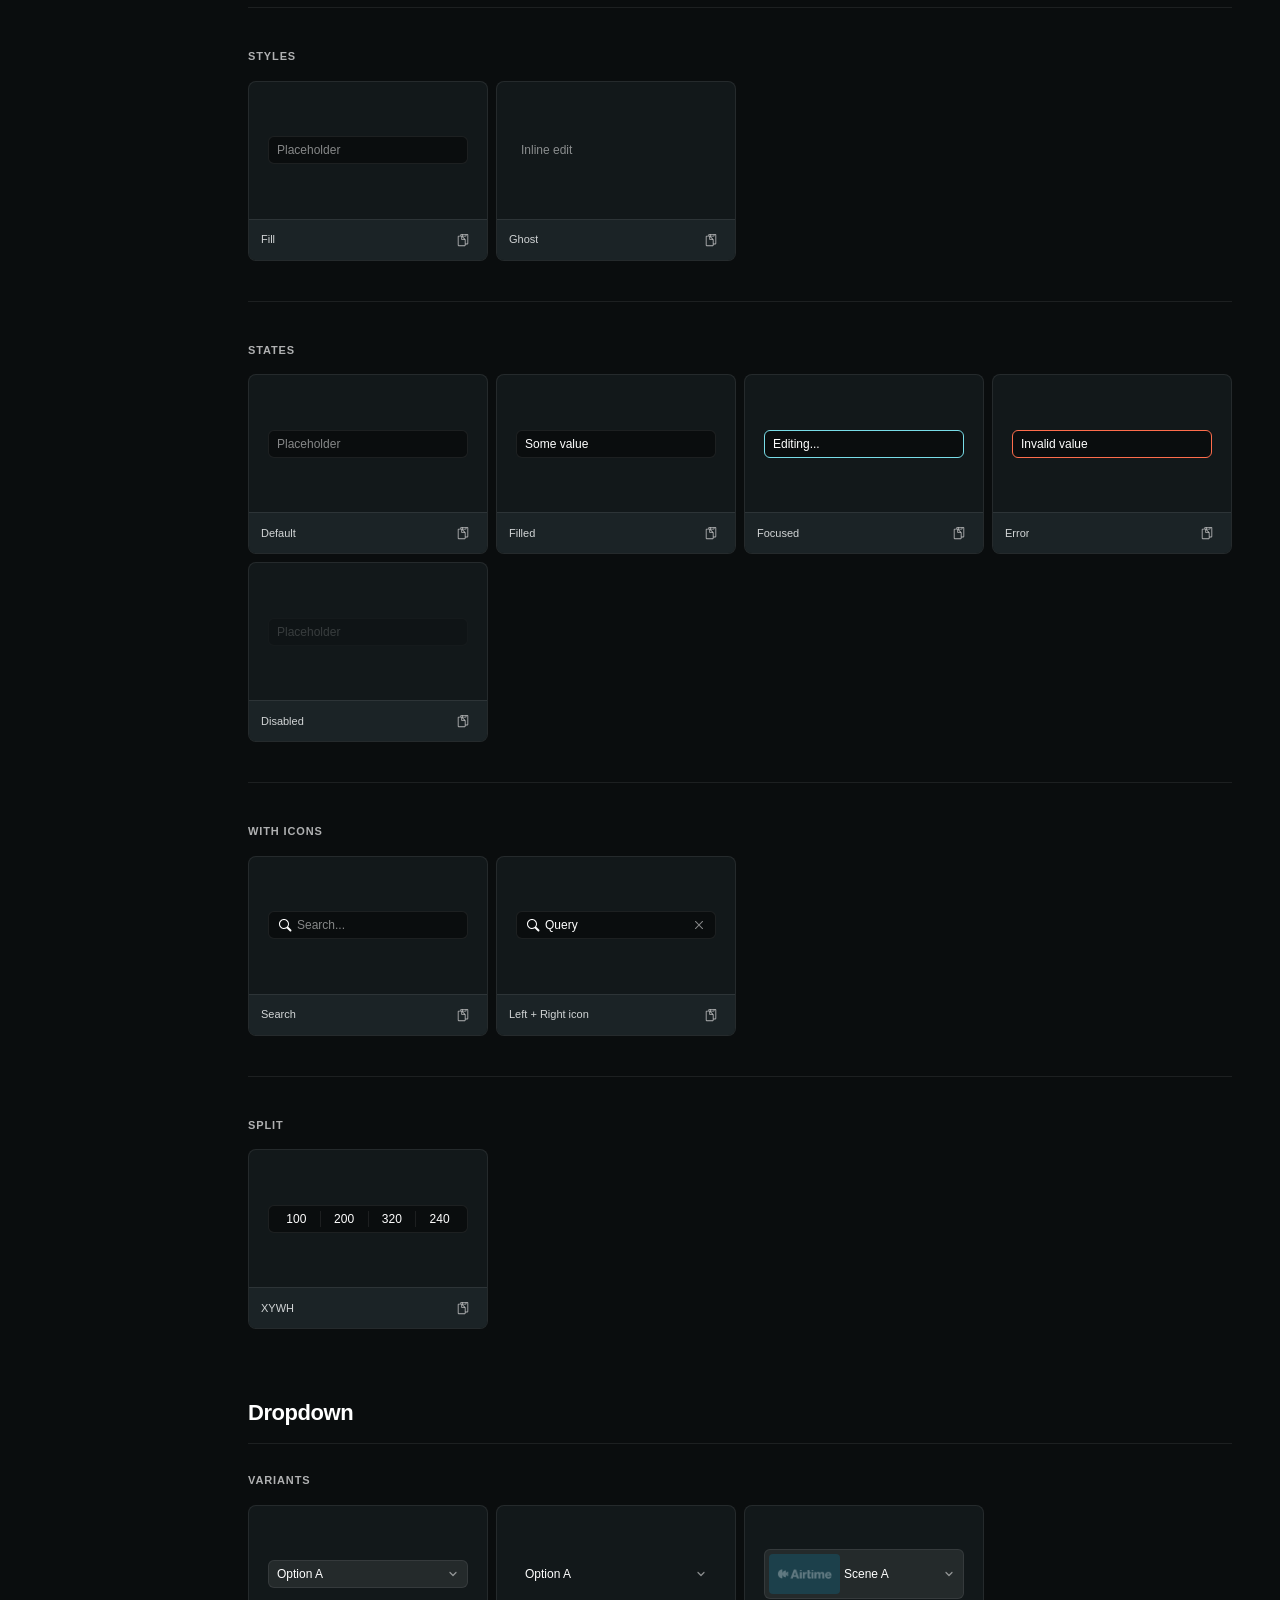
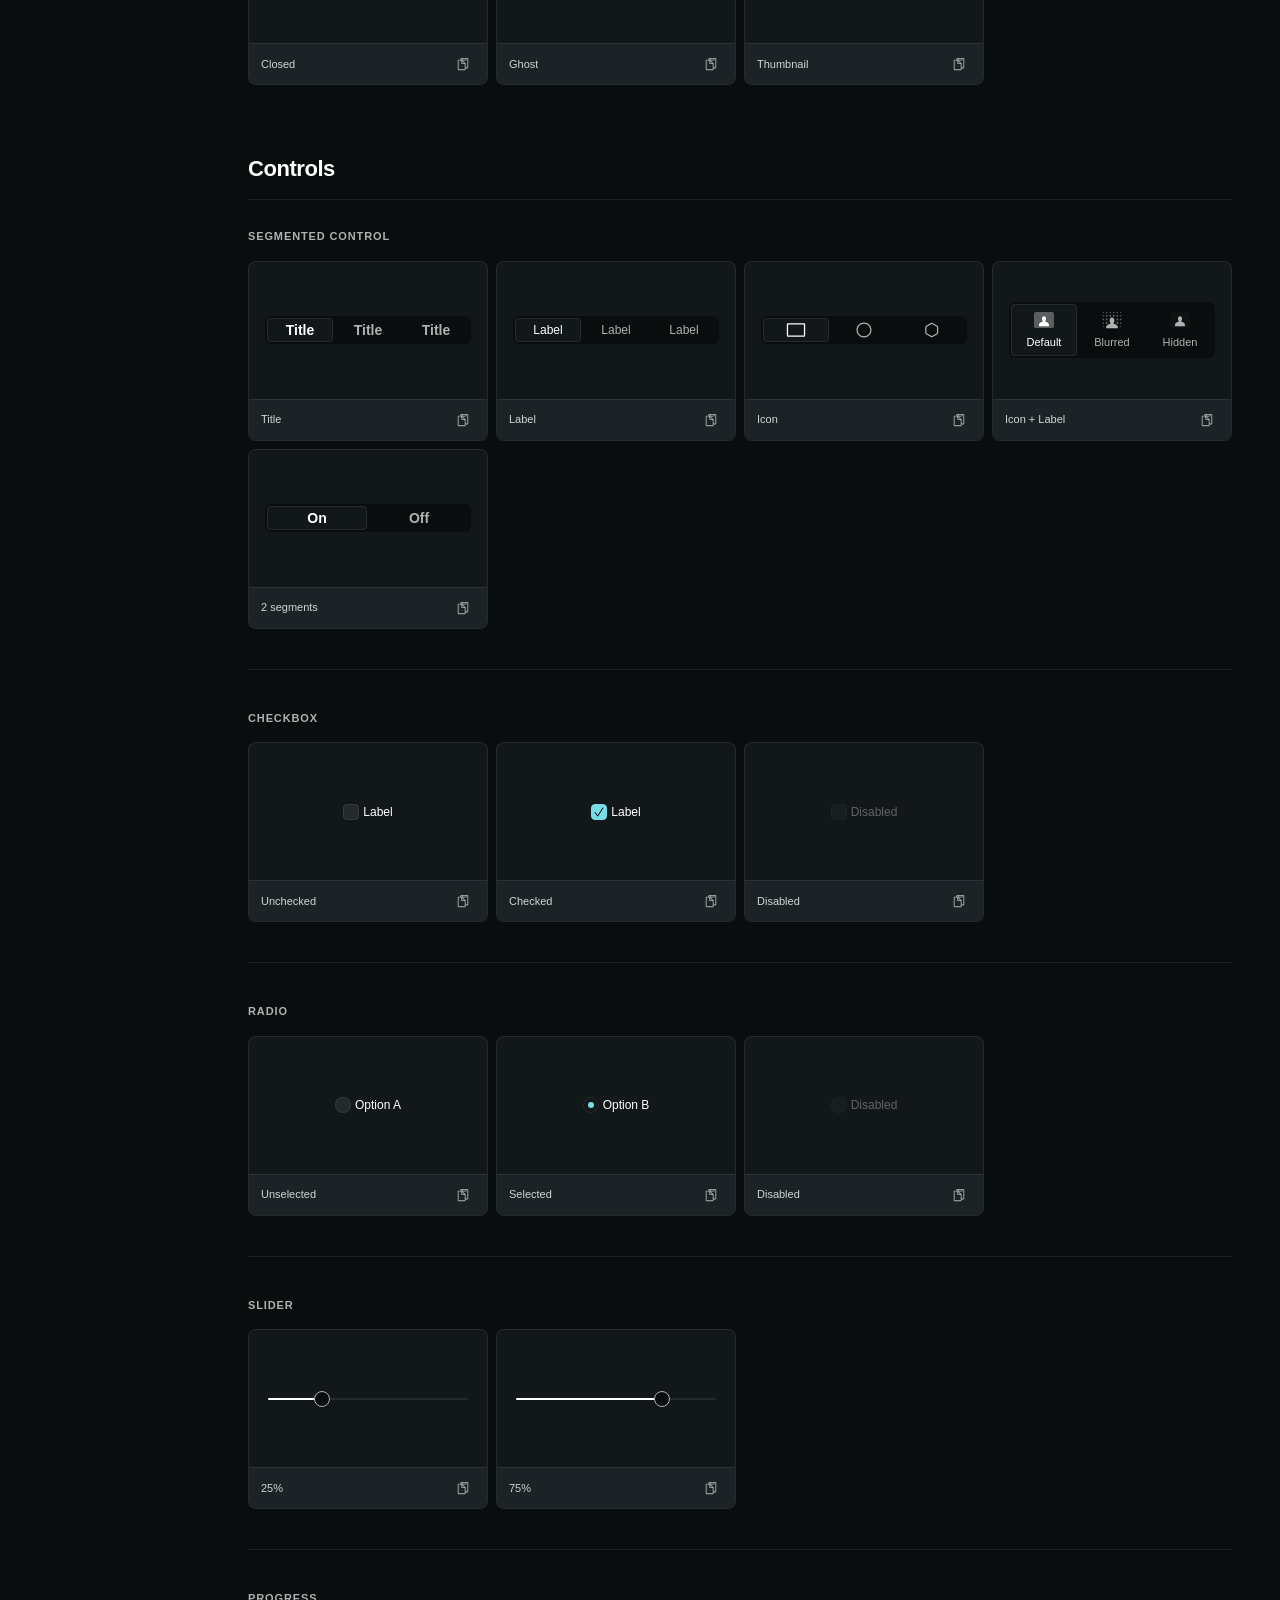
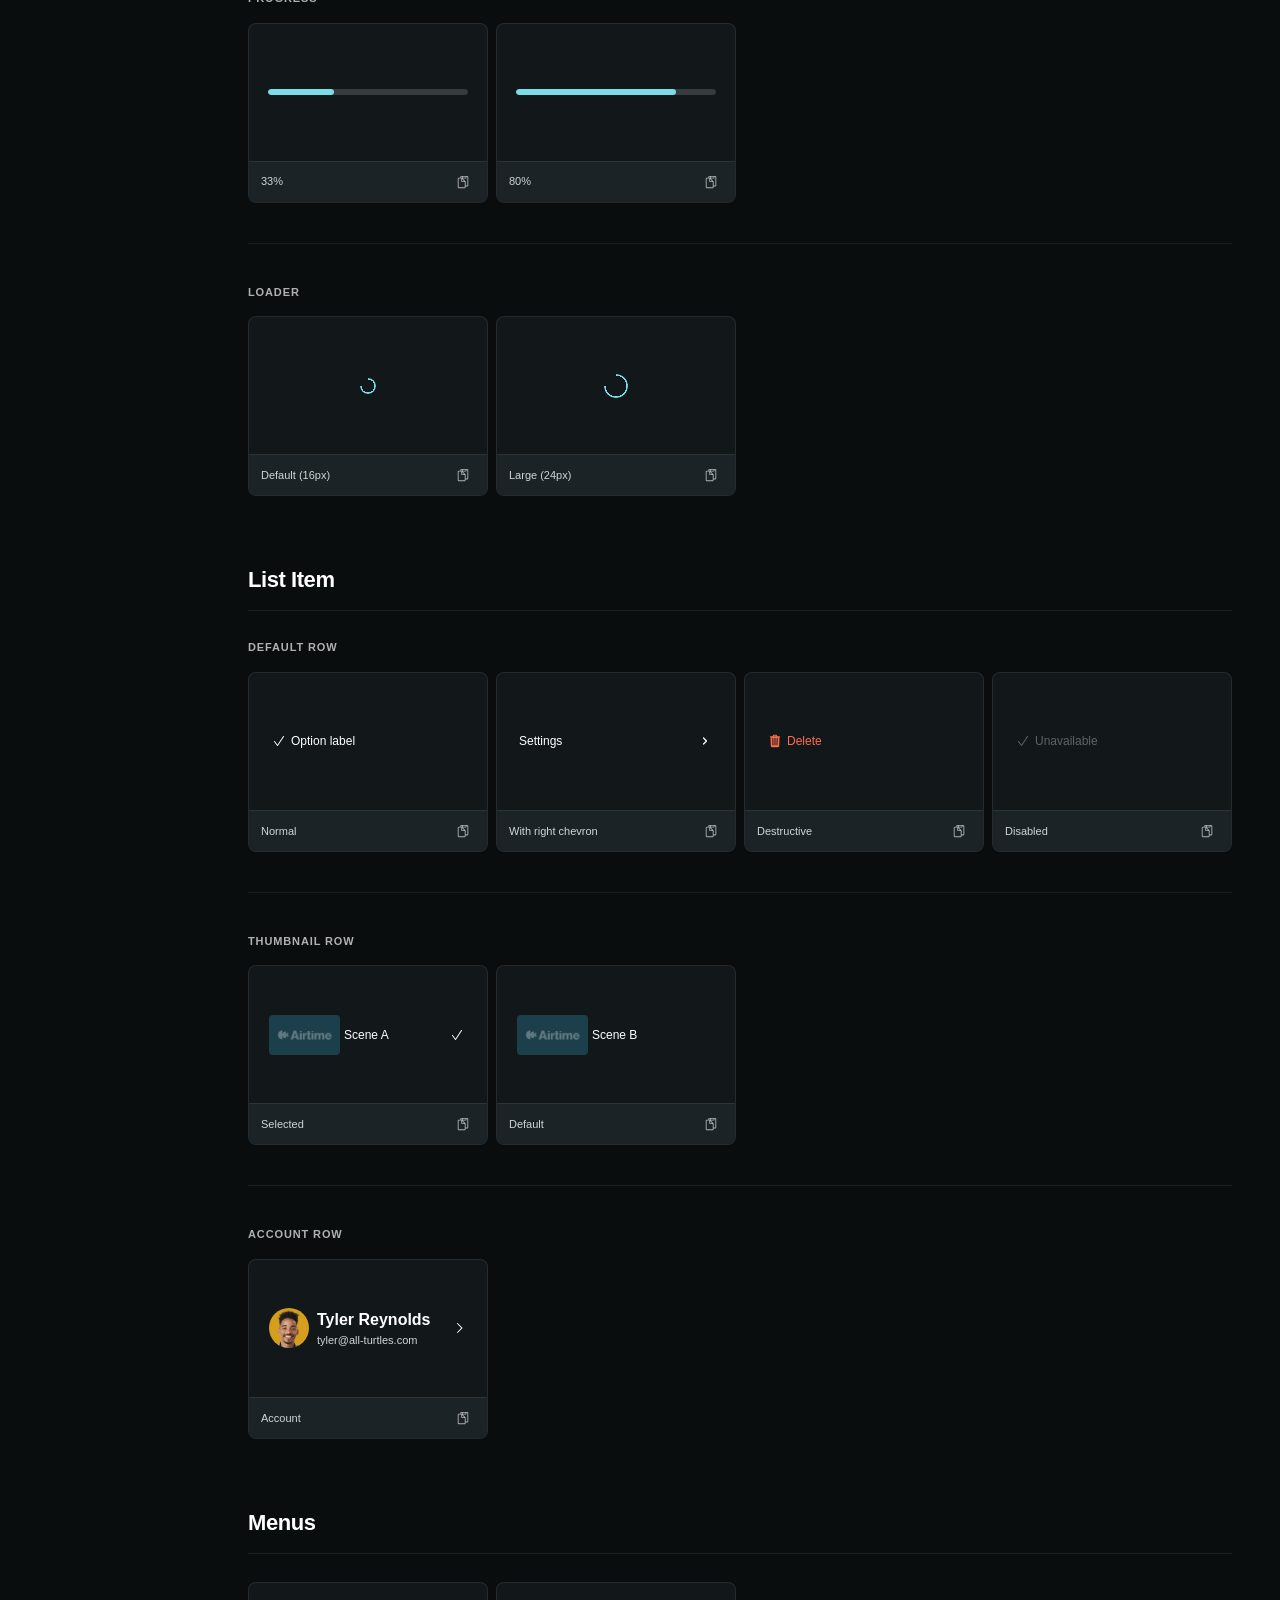
==== commit 8e5476da: "chore(icons): regenerate icons.js entries and counts (799 variants, 234 unique) Co-Authored-By: Clau" ====
--- a/index.html
+++ b/index.html
@@ -1181,7 +1181,7 @@
       <h1>Airtime Design System</h1>
       <span class="stat-chip"><span class="stat-num">128</span> tokens</span>
       <span class="stat-chip"><span class="stat-num">94</span> variants</span>
-      <span class="stat-chip"><span class="stat-num">768</span> icons</span>
+      <span class="stat-chip"><span class="stat-num">799</span> icons</span>
     </div>
   </header>
 
@@ -1256,7 +1256,7 @@
               <tr><td><code>CLAUDE.md</code></td><td>AI instructions — token reference, anti-patterns, component inventory</td></tr>
               <tr><td><code>generated/tokens.css</code></td><td>CSS custom properties — link this in your HTML</td></tr>
               <tr><td><code>components/*.css</code></td><td>Component styles — import the ones you need</td></tr>
-              <tr><td><code>generated/icons.js</code></td><td>768 SVG icons via <code>AppIcons</code> object</td></tr>
+              <tr><td><code>generated/icons.js</code></td><td>799 SVG icons via <code>AppIcons</code> object</td></tr>
               <tr><td><code>generated/.design-rules.json</code></td><td>Machine-readable anti-pattern rules</td></tr>
             </tbody>
           </table>
@@ -2364,7 +2364,7 @@
                   <!-- SF Symbol: eyedropper (U+100399) — 16px container, 14px visual content -->
                   <svg width="16" height="16" viewBox="-149 -149 2385 2372" xmlns="http://www.w3.org/2000/svg" fill="currentColor">
                     <g transform="translate(-230, 1735) scale(1, -1)">
-                      <path d="M1560 867 1416 723C1380 688 1335 677 1300 714C1263 754 1271 790 1311 831L1452 977L1366 1062L558 254C249 -55 398 -7 230 -244L320 -339C549 -172 518 -336 832 -23L1643 783ZM1798 686 1826 717C1875 768 1878 828 1825 880L1795 909C1948 1046 2118 1065 2223 1172C2372 1322 2324 1532 2219 1637C2115 1743 1907 1788 1754 1641C1646 1537 1628 1366 1491 1213L1462 1243C1411 1295 1350 1293 1299 1244L1269 1216C1207 1157 1219 1105 1271 1052L1634 689C1687 636 1740 625 1798 686Z"/>
+                      <path d="M1560 867 1416 723C1380 688 1335 677 1300 714C1263 754 1271 790 1311 831L1452 977L1366 1062L558 254C249 -55 398 -7 230 -244L320 -339C549 -172 518 -336 832 -23L1643 783ZM1798 686 1826 717C1875 799 1878 828 1825 880L1795 909C1948 1046 2118 1065 2223 1172C2372 1322 2324 1532 2219 1637C2115 1743 1907 1788 1754 1641C1646 1537 1628 1366 1491 1213L1462 1243C1411 1295 1350 1293 1299 1244L1269 1216C1207 1157 1219 1105 1271 1052L1634 689C1687 636 1740 625 1798 686Z"/>
                     </g>
                   </svg>
                 </button>
@@ -2516,7 +2516,7 @@
       <div class="section-block">
         <h3 class="section-heading">Icons</h3>
         <div class="details-content">
-      <p class="subsection-label" style="margin-bottom:16px">234 unique icons &middot; 768 variants &middot; Fill + Stroke styles &middot; 16px / 24px sizes</p>
+      <p class="subsection-label" style="margin-bottom:16px">234 unique icons &middot; 799 variants &middot; Fill + Stroke styles &middot; 16px / 24px sizes</p>
 
       <div class="icon-toolbar">
         <div class="input-wrapper" style="flex:1;min-width:180px">
@@ -2546,7 +2546,7 @@
 
     <!-- ── Footer ── -->
     <footer class="page-footer">
-      <span>Airtime Design System &middot; 128+ tokens &middot; 94 components &middot; 768 icons</span>
+      <span>Airtime Design System &middot; 128+ tokens &middot; 94 components &middot; 799 icons</span>
       <a href="https://github.com/all-turtles/airtime-design-system" target="_blank" rel="noopener">GitHub</a>
     </footer>
 
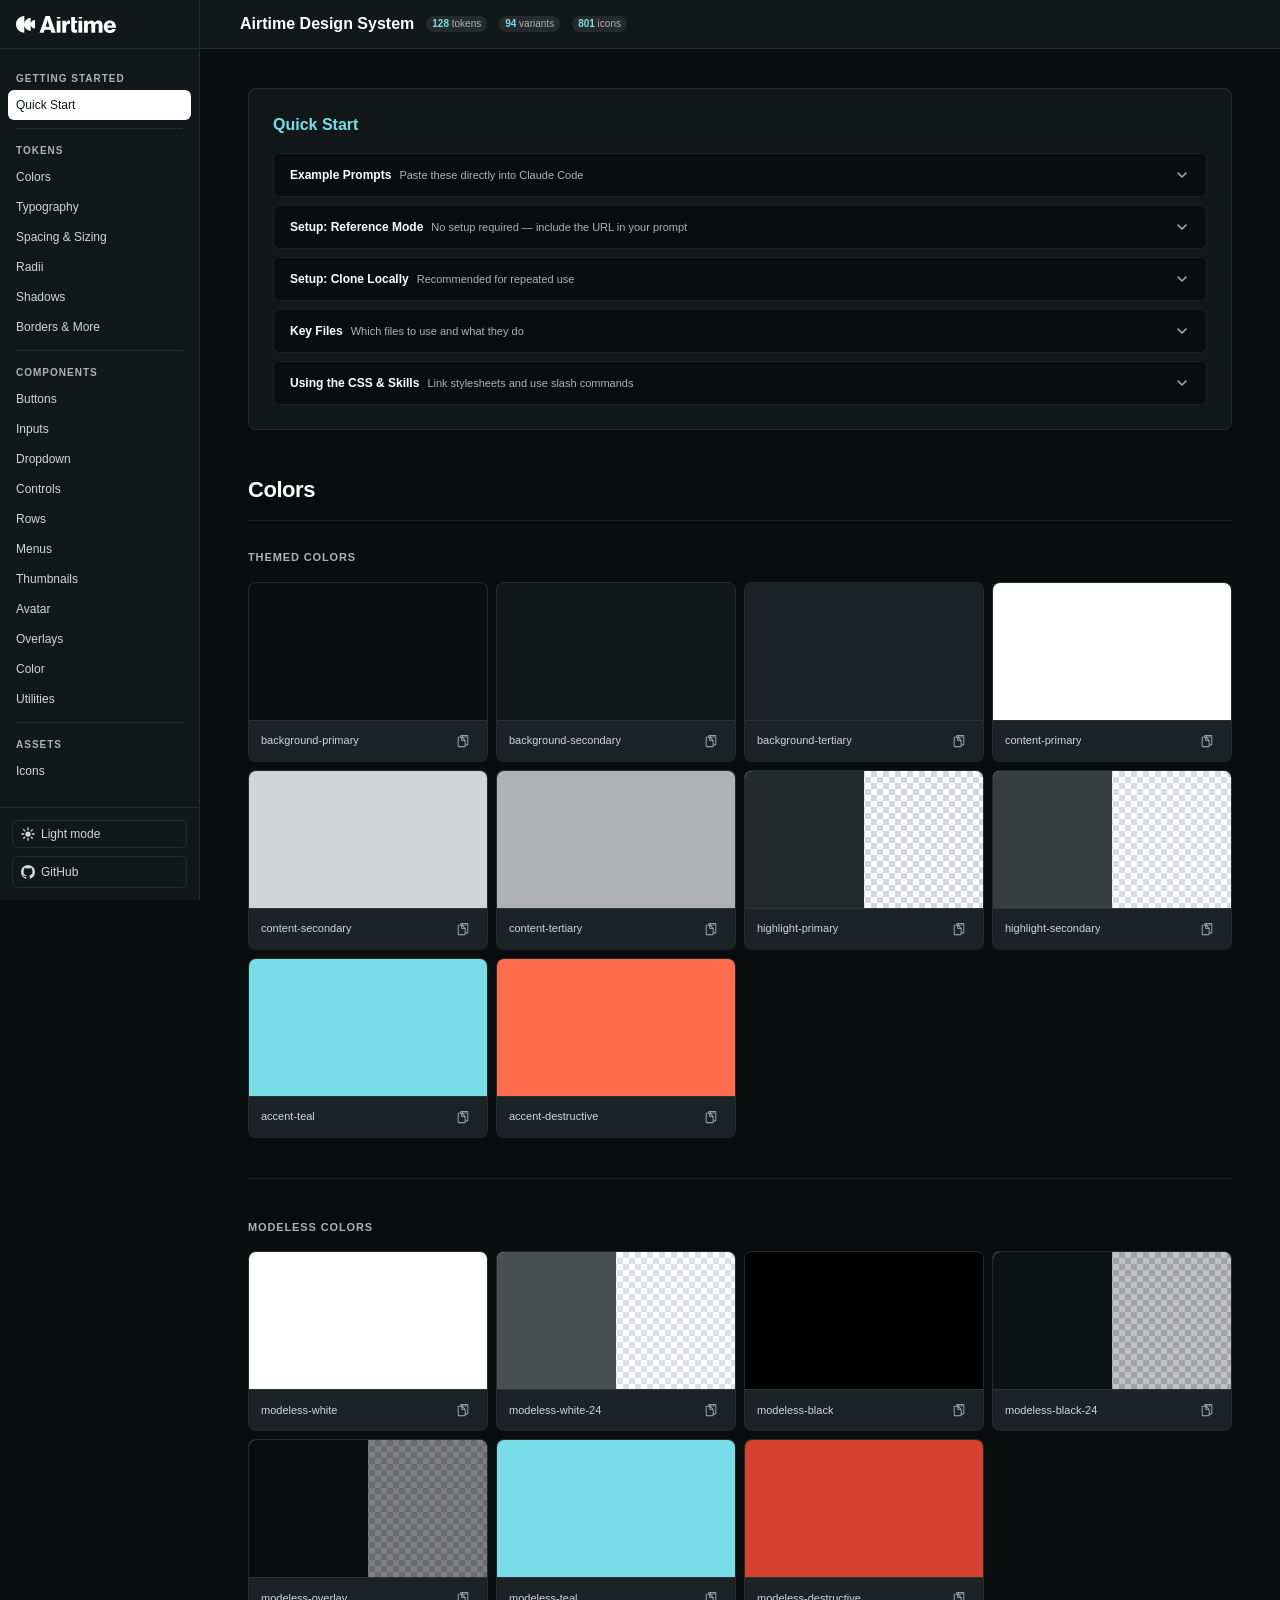
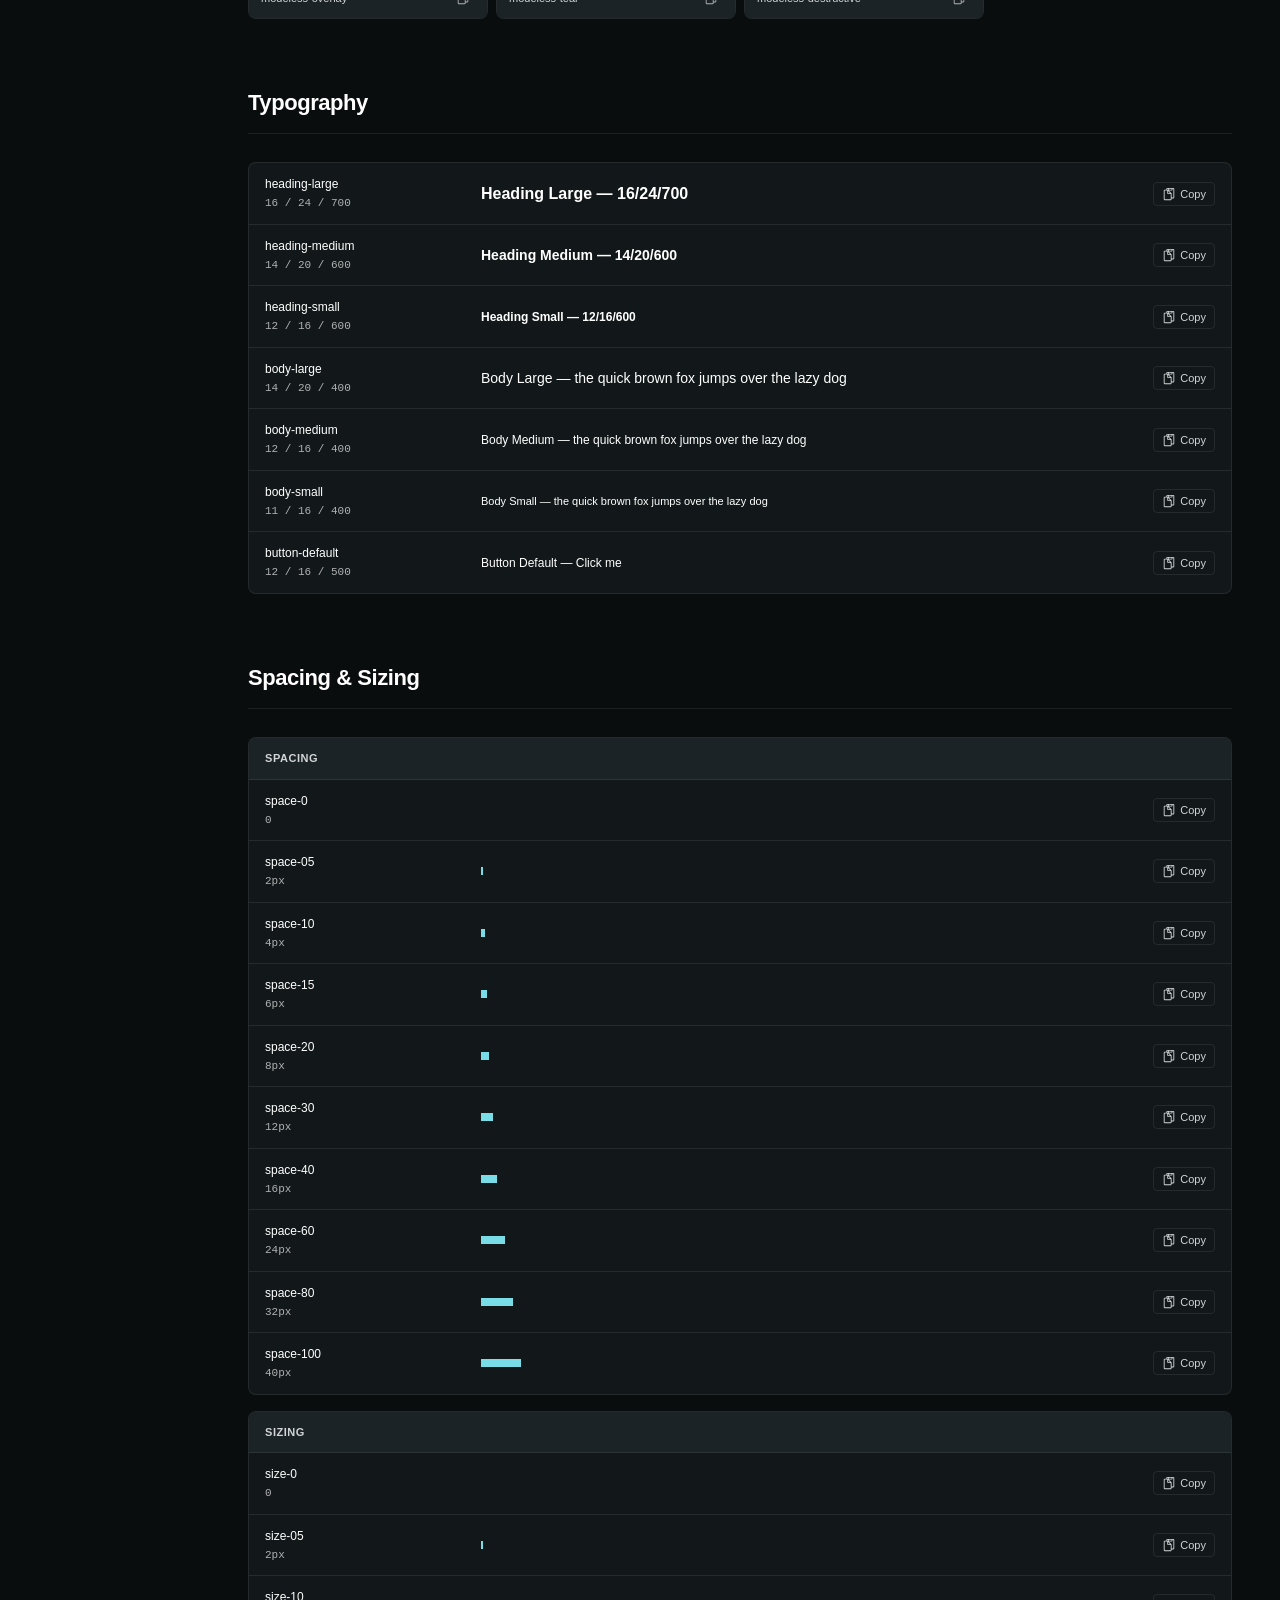
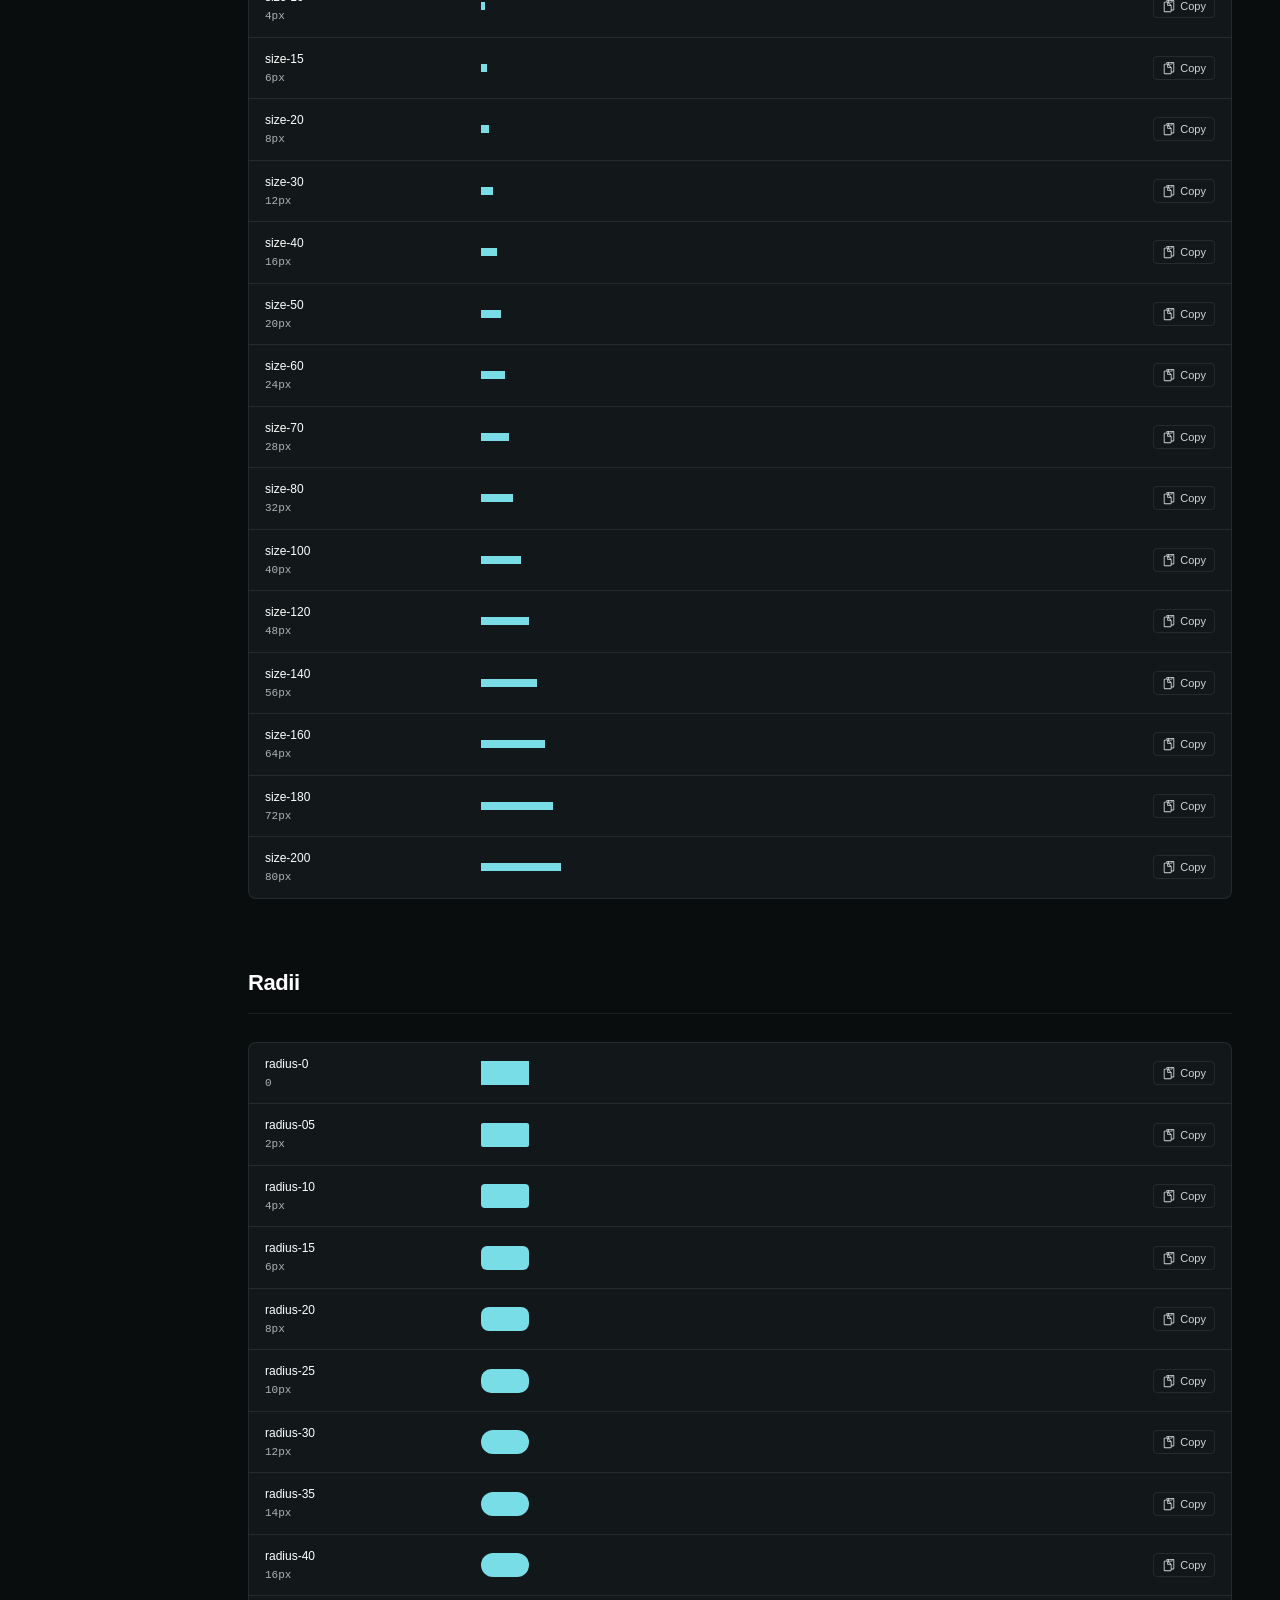
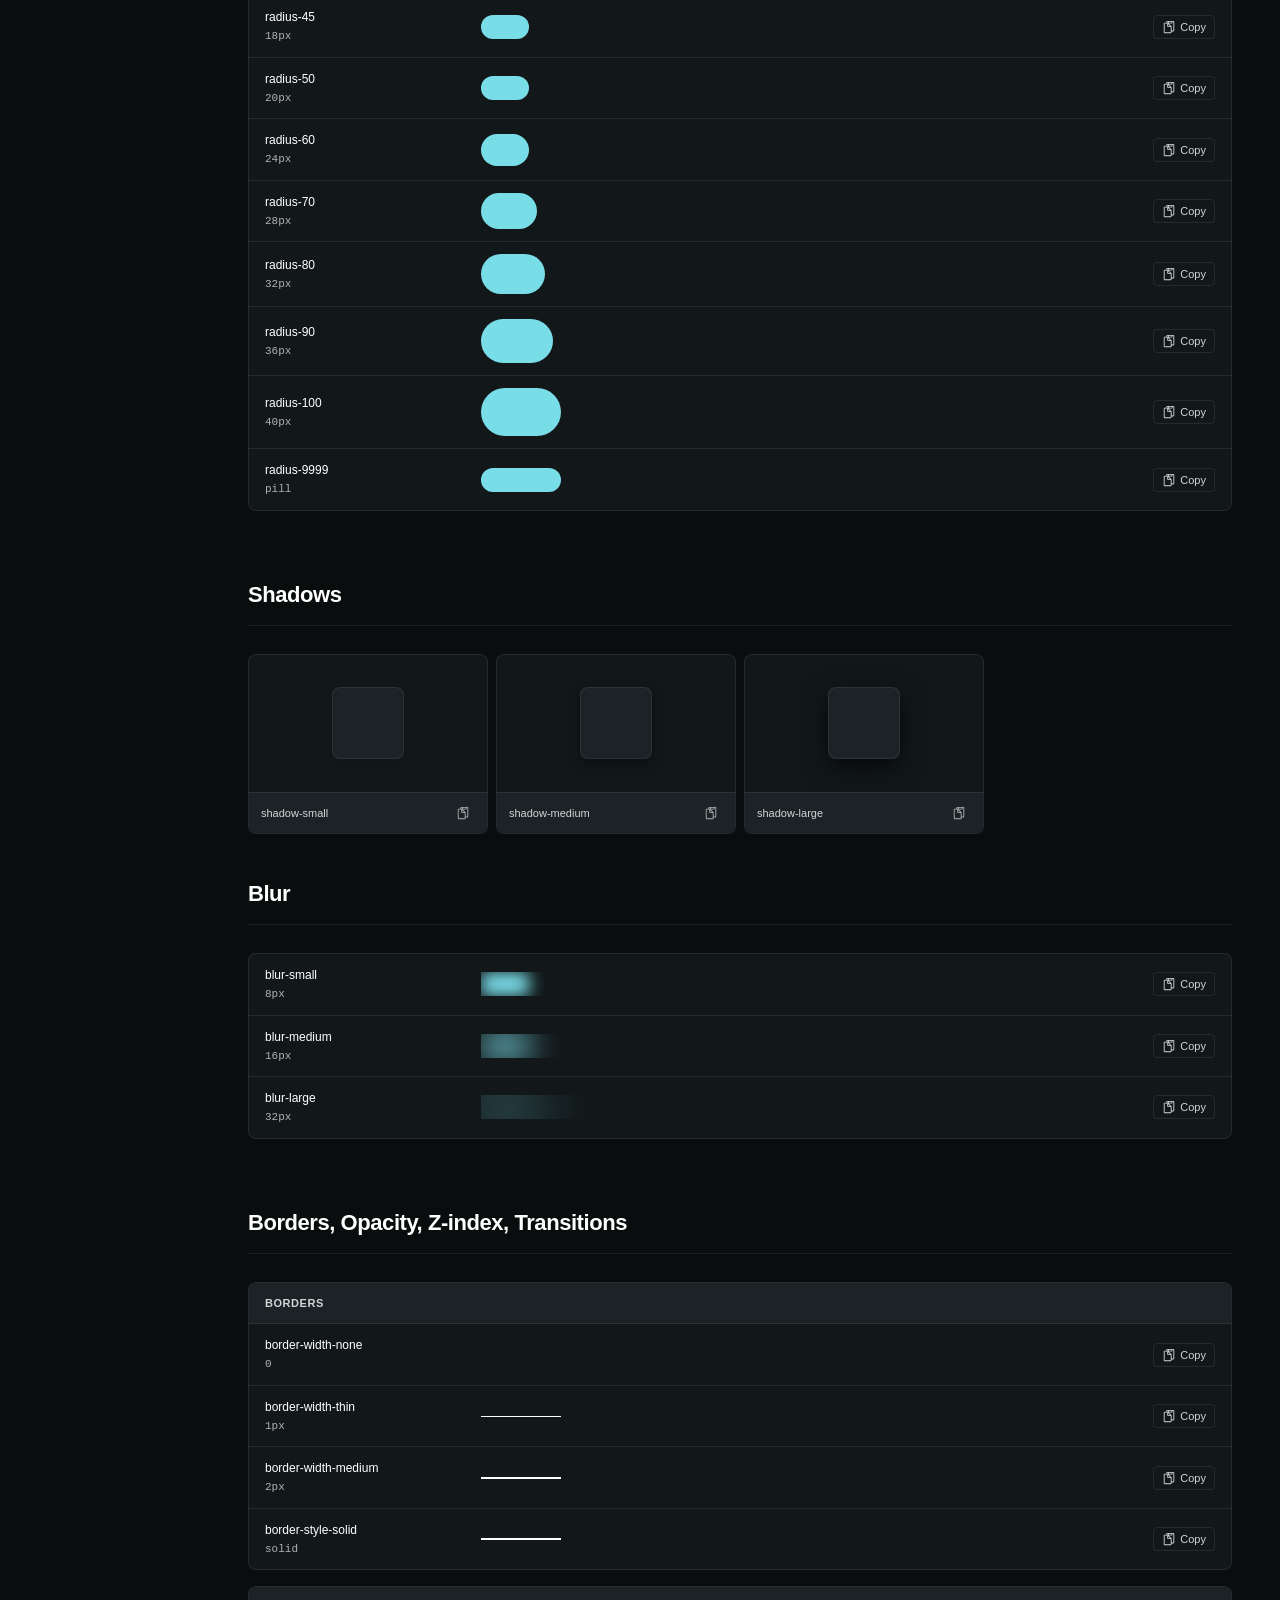
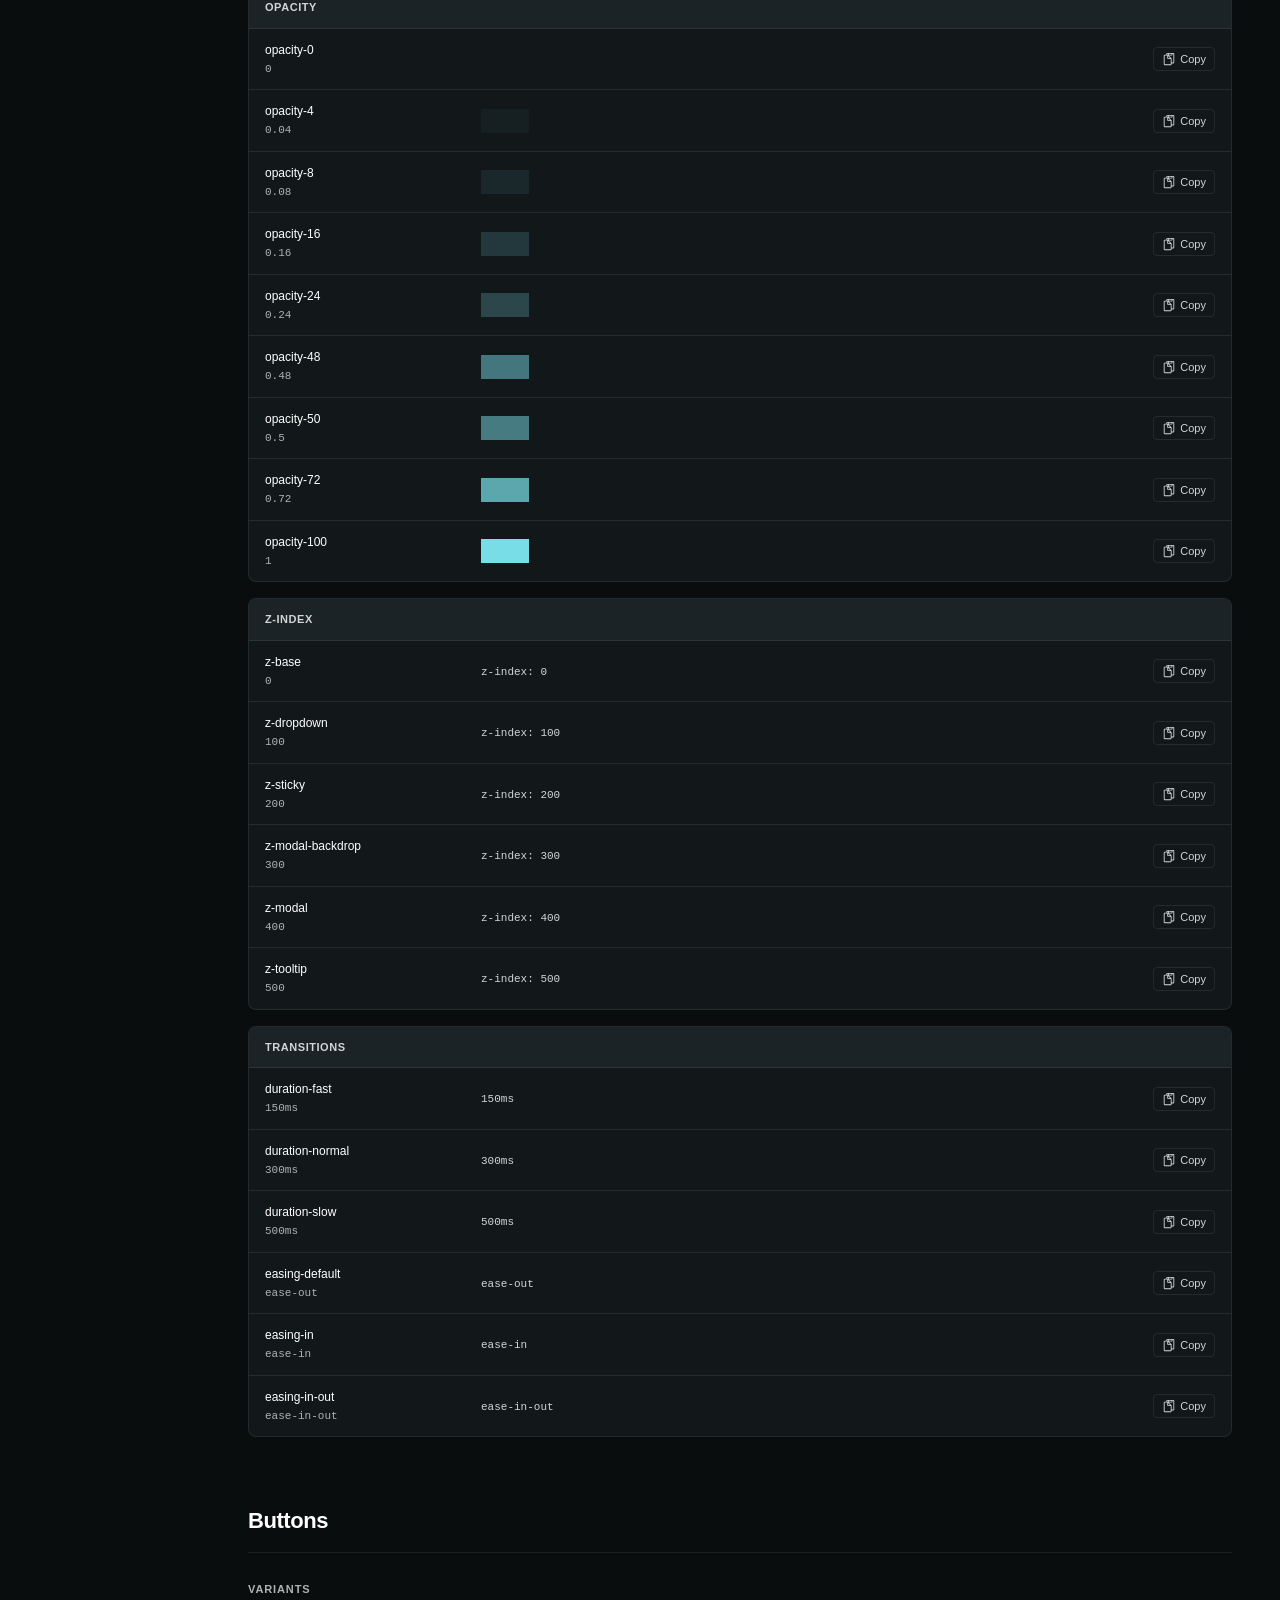
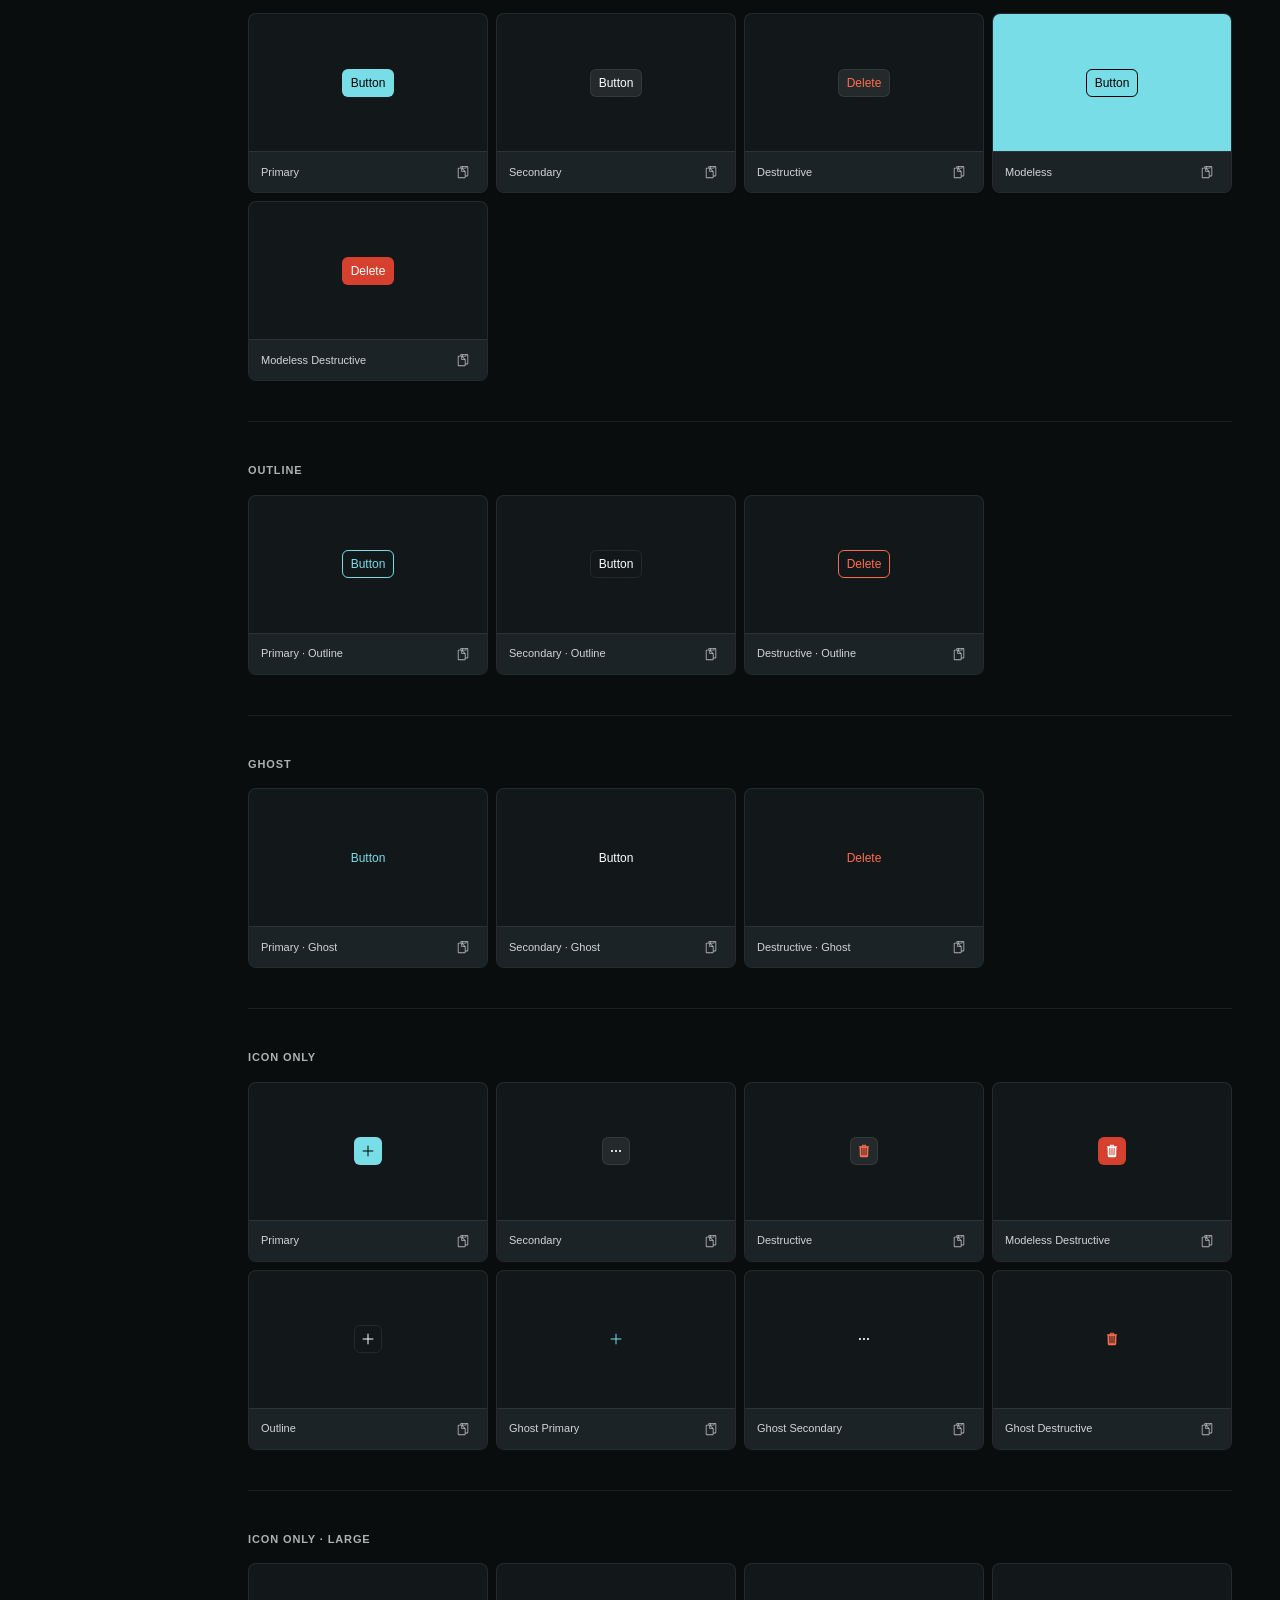
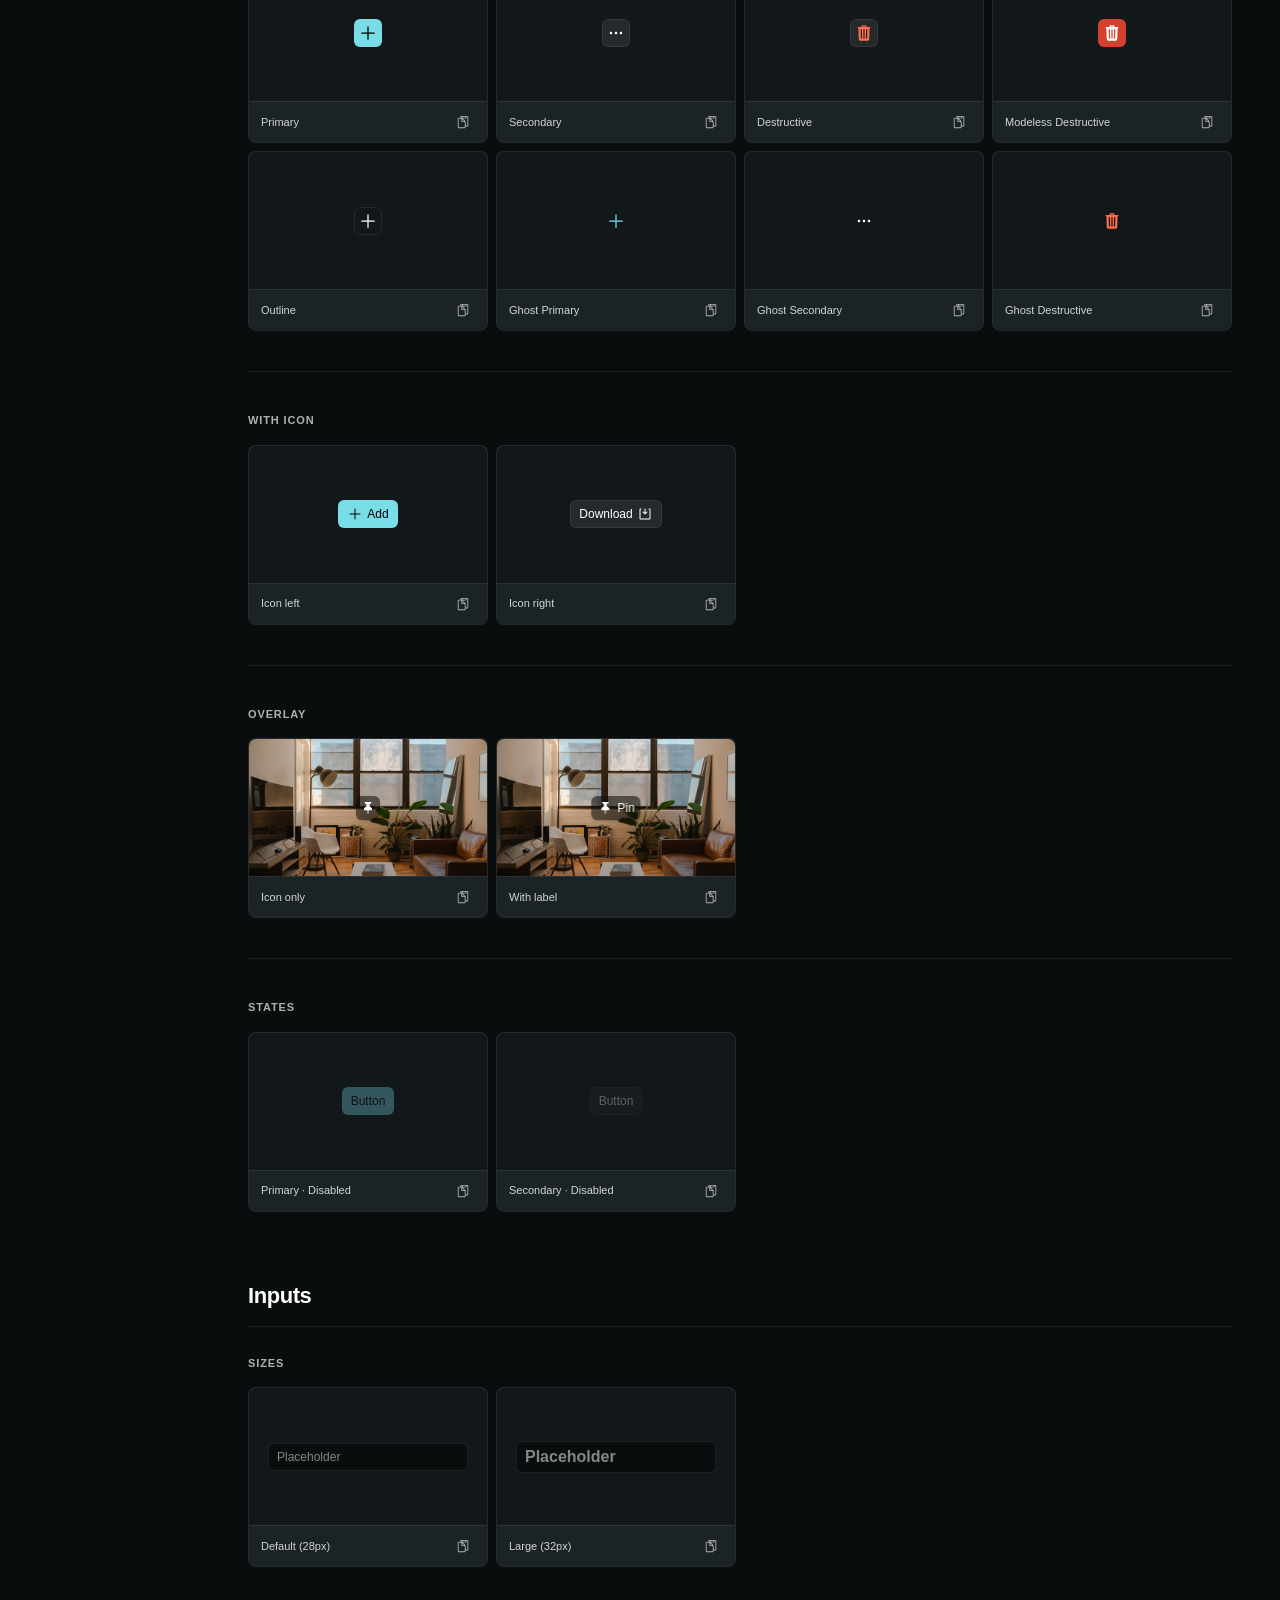
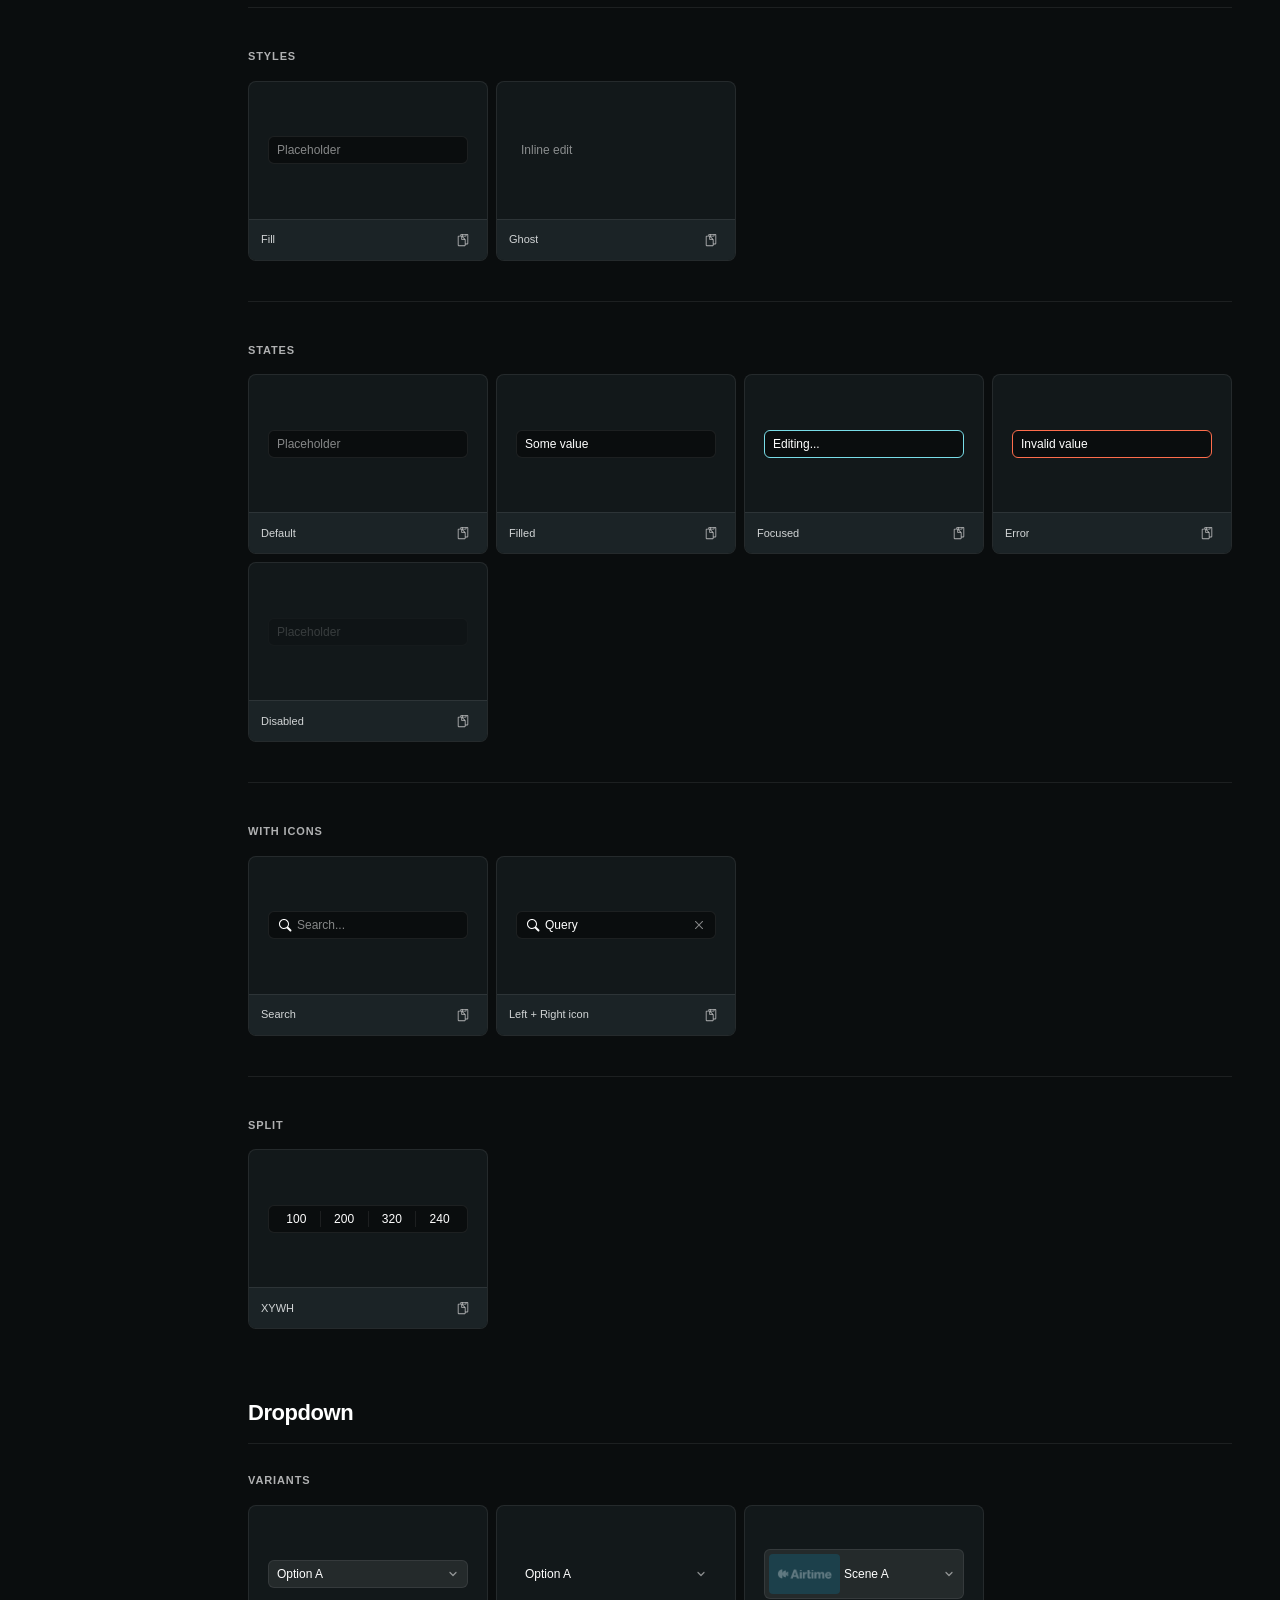
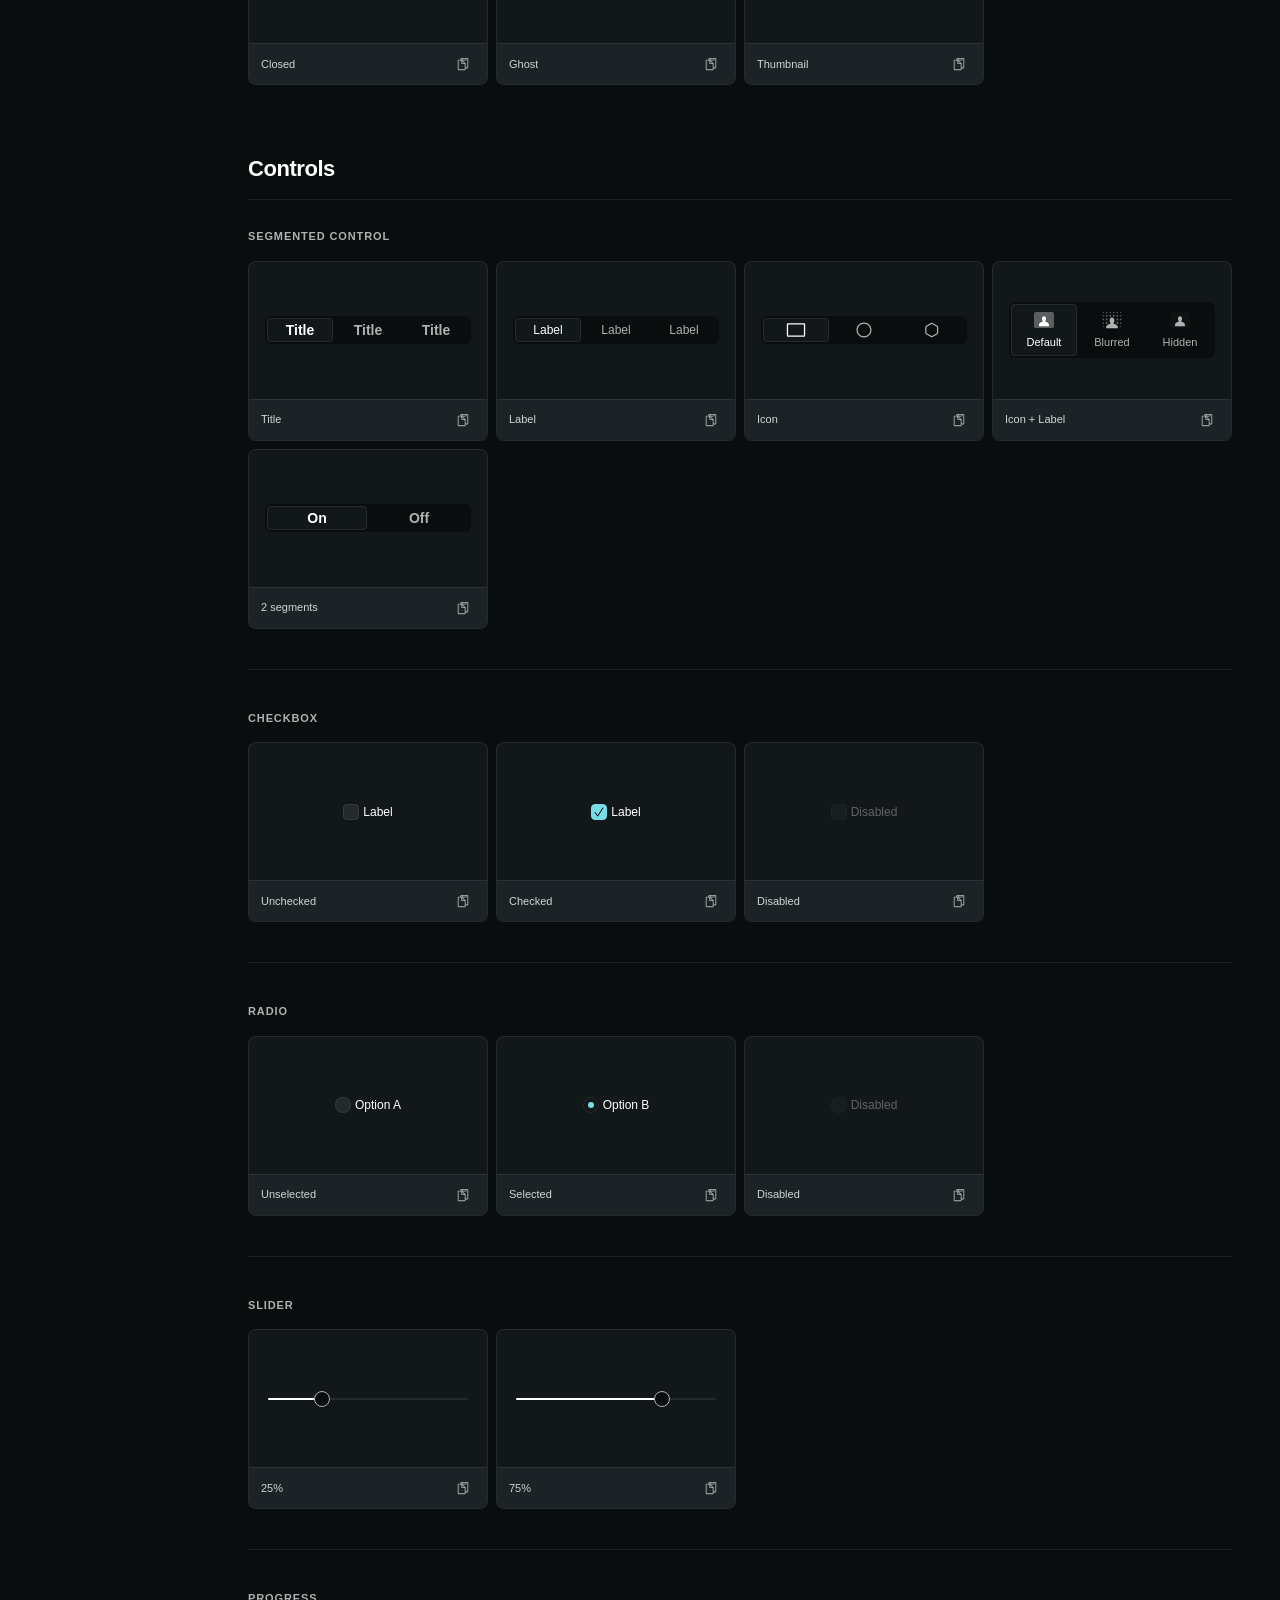
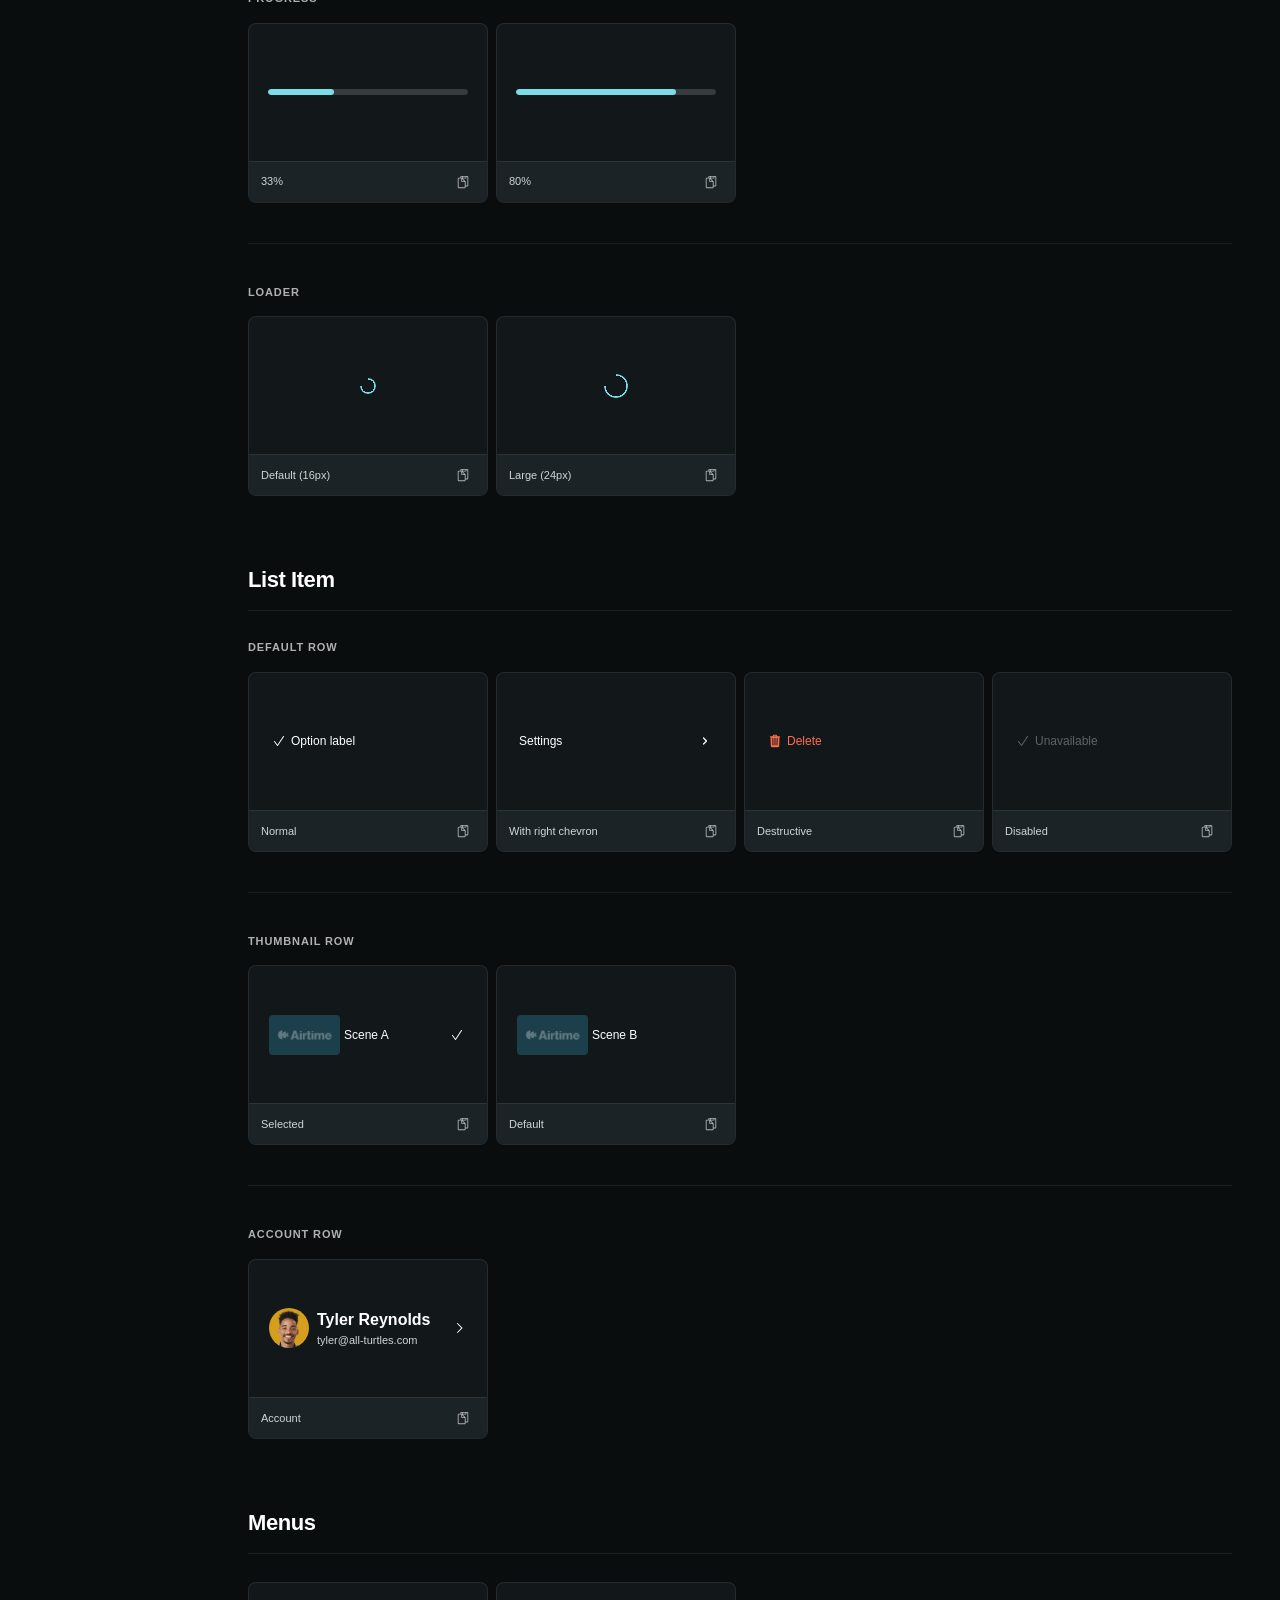
==== commit ed7fda2c: "feat(icons): add SidebarPanel and NoSidebarPanel SidebarPanel_Stroke_24 (sidebar shown) and NoSideba" ====
--- a/index.html
+++ b/index.html
@@ -1181,7 +1181,7 @@
       <h1>Airtime Design System</h1>
       <span class="stat-chip"><span class="stat-num">128</span> tokens</span>
       <span class="stat-chip"><span class="stat-num">94</span> variants</span>
-      <span class="stat-chip"><span class="stat-num">799</span> icons</span>
+      <span class="stat-chip"><span class="stat-num">801</span> icons</span>
     </div>
   </header>
 
@@ -1256,7 +1256,7 @@
               <tr><td><code>CLAUDE.md</code></td><td>AI instructions — token reference, anti-patterns, component inventory</td></tr>
               <tr><td><code>generated/tokens.css</code></td><td>CSS custom properties — link this in your HTML</td></tr>
               <tr><td><code>components/*.css</code></td><td>Component styles — import the ones you need</td></tr>
-              <tr><td><code>generated/icons.js</code></td><td>799 SVG icons via <code>AppIcons</code> object</td></tr>
+              <tr><td><code>generated/icons.js</code></td><td>801 SVG icons via <code>AppIcons</code> object</td></tr>
               <tr><td><code>generated/.design-rules.json</code></td><td>Machine-readable anti-pattern rules</td></tr>
             </tbody>
           </table>
@@ -2364,7 +2364,7 @@
                   <!-- SF Symbol: eyedropper (U+100399) — 16px container, 14px visual content -->
                   <svg width="16" height="16" viewBox="-149 -149 2385 2372" xmlns="http://www.w3.org/2000/svg" fill="currentColor">
                     <g transform="translate(-230, 1735) scale(1, -1)">
-                      <path d="M1560 867 1416 723C1380 688 1335 677 1300 714C1263 754 1271 790 1311 831L1452 977L1366 1062L558 254C249 -55 398 -7 230 -244L320 -339C549 -172 518 -336 832 -23L1643 783ZM1798 686 1826 717C1875 799 1878 828 1825 880L1795 909C1948 1046 2118 1065 2223 1172C2372 1322 2324 1532 2219 1637C2115 1743 1907 1788 1754 1641C1646 1537 1628 1366 1491 1213L1462 1243C1411 1295 1350 1293 1299 1244L1269 1216C1207 1157 1219 1105 1271 1052L1634 689C1687 636 1740 625 1798 686Z"/>
+                      <path d="M1560 867 1416 723C1380 688 1335 677 1300 714C1263 754 1271 790 1311 831L1452 977L1366 1062L558 254C249 -55 398 -7 230 -244L320 -339C549 -172 518 -336 832 -23L1643 783ZM1798 686 1826 717C1875 801 1878 828 1825 880L1795 909C1948 1046 2118 1065 2223 1172C2372 1322 2324 1532 2219 1637C2115 1743 1907 1788 1754 1641C1646 1537 1628 1366 1491 1213L1462 1243C1411 1295 1350 1293 1299 1244L1269 1216C1207 1157 1219 1105 1271 1052L1634 689C1687 636 1740 625 1798 686Z"/>
                     </g>
                   </svg>
                 </button>
@@ -2516,7 +2516,7 @@
       <div class="section-block">
         <h3 class="section-heading">Icons</h3>
         <div class="details-content">
-      <p class="subsection-label" style="margin-bottom:16px">234 unique icons &middot; 799 variants &middot; Fill + Stroke styles &middot; 16px / 24px sizes</p>
+      <p class="subsection-label" style="margin-bottom:16px">236 unique icons &middot; 801 variants &middot; Fill + Stroke styles &middot; 16px / 24px sizes</p>
 
       <div class="icon-toolbar">
         <div class="input-wrapper" style="flex:1;min-width:180px">
@@ -2546,7 +2546,7 @@
 
     <!-- ── Footer ── -->
     <footer class="page-footer">
-      <span>Airtime Design System &middot; 128+ tokens &middot; 94 components &middot; 799 icons</span>
+      <span>Airtime Design System &middot; 128+ tokens &middot; 94 components &middot; 801 icons</span>
       <a href="https://github.com/all-turtles/airtime-design-system" target="_blank" rel="noopener">GitHub</a>
     </footer>
 
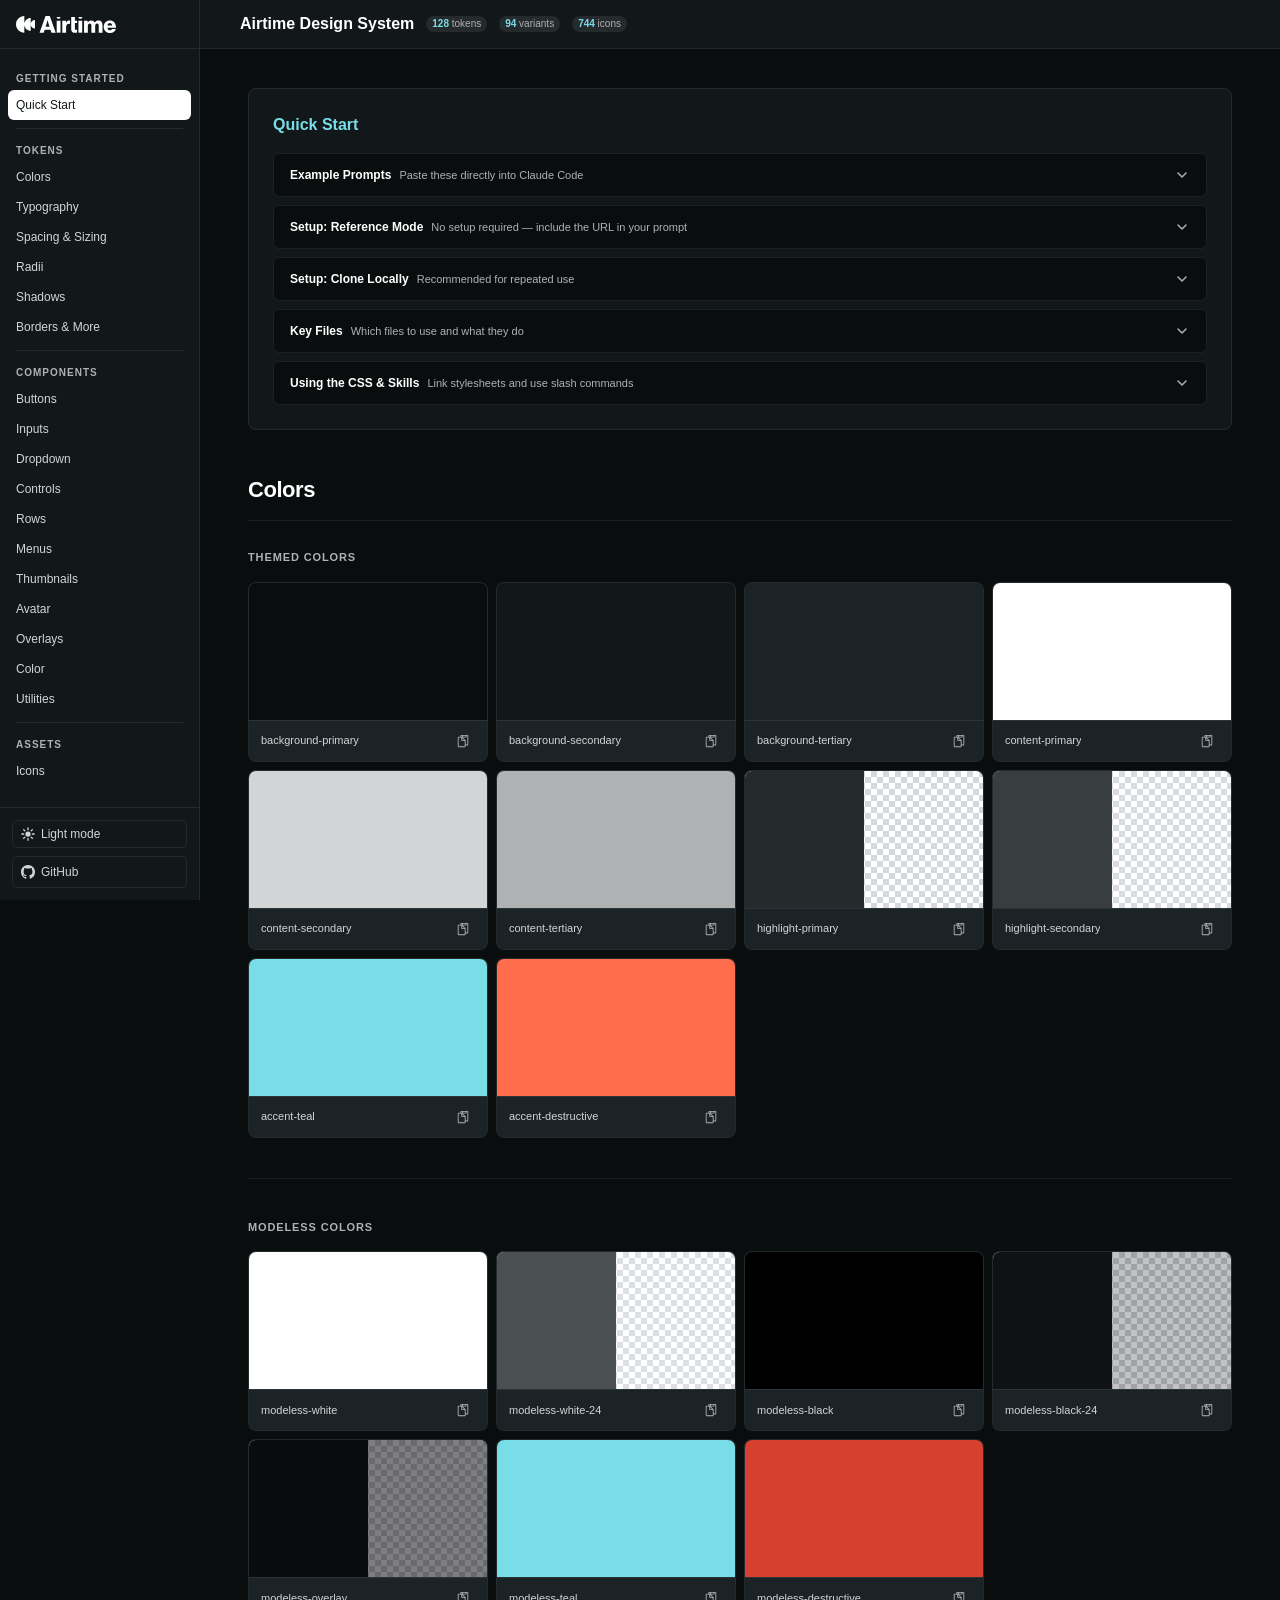
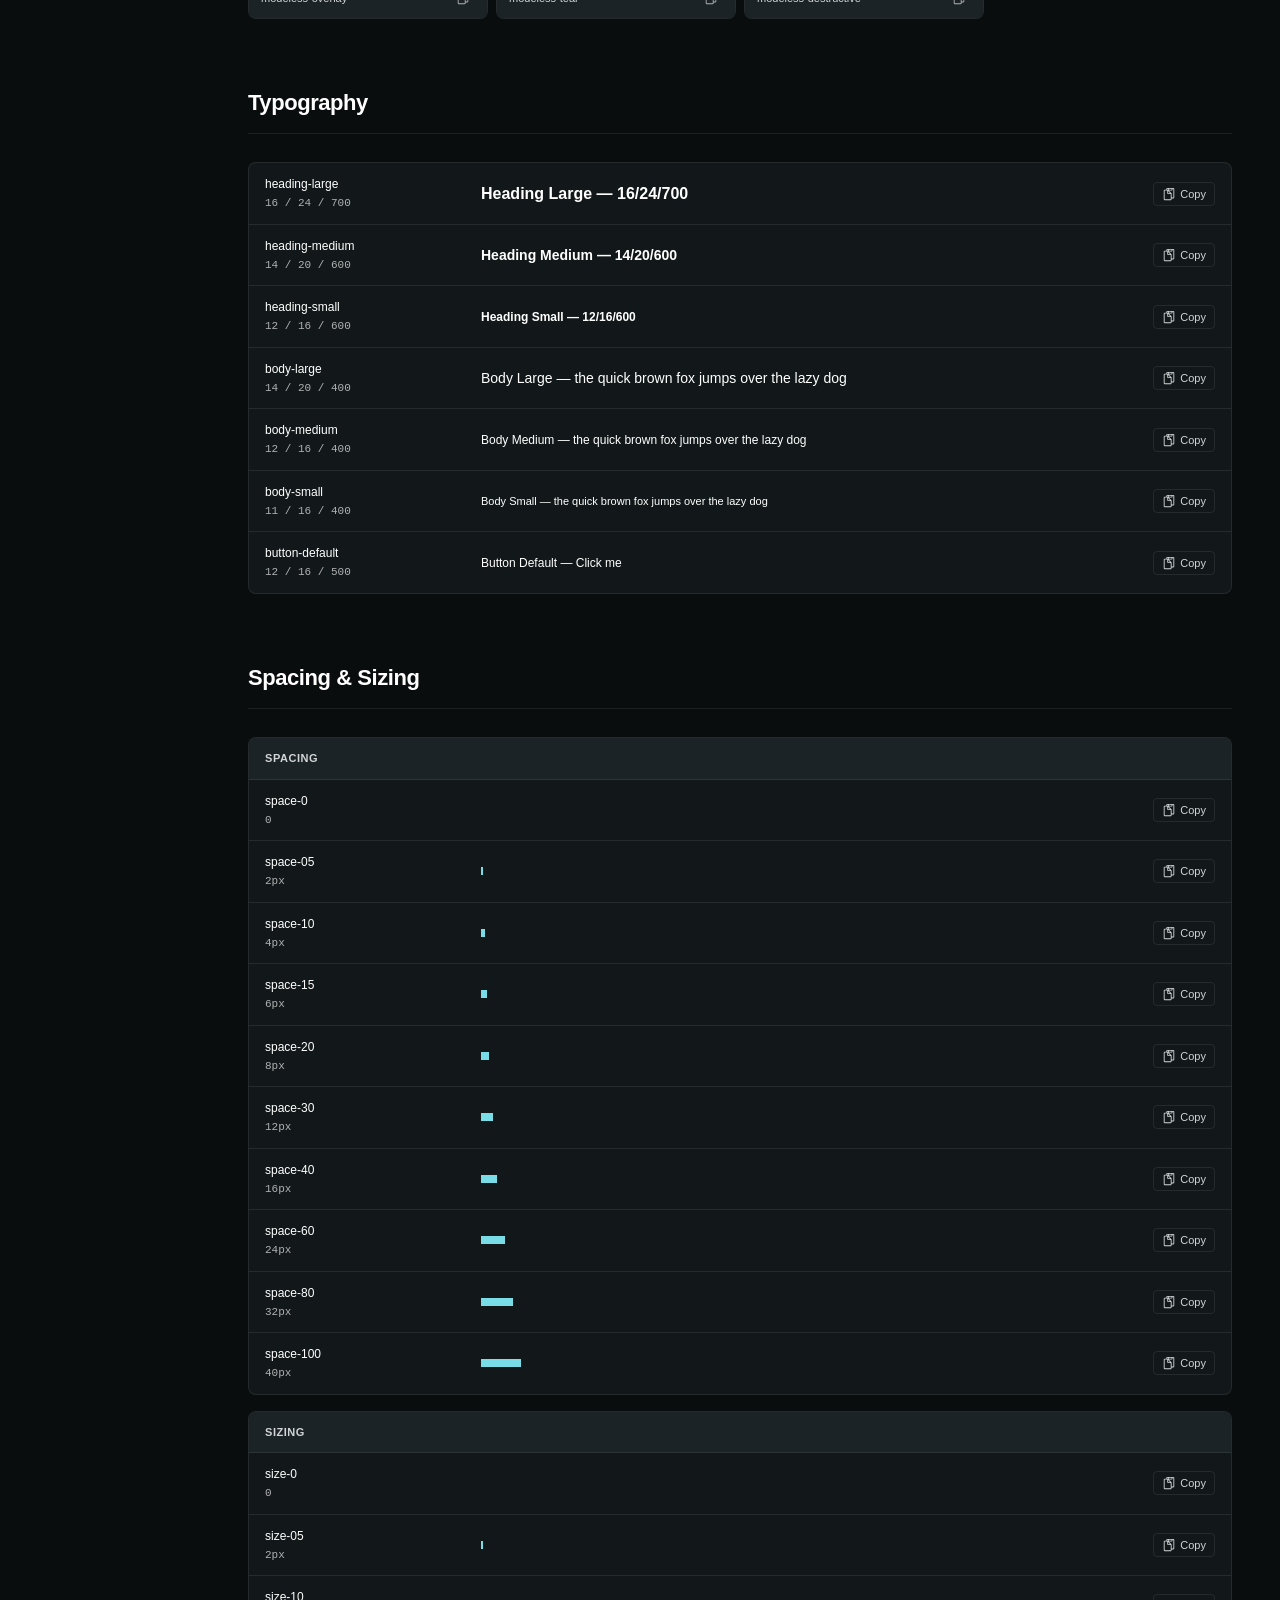
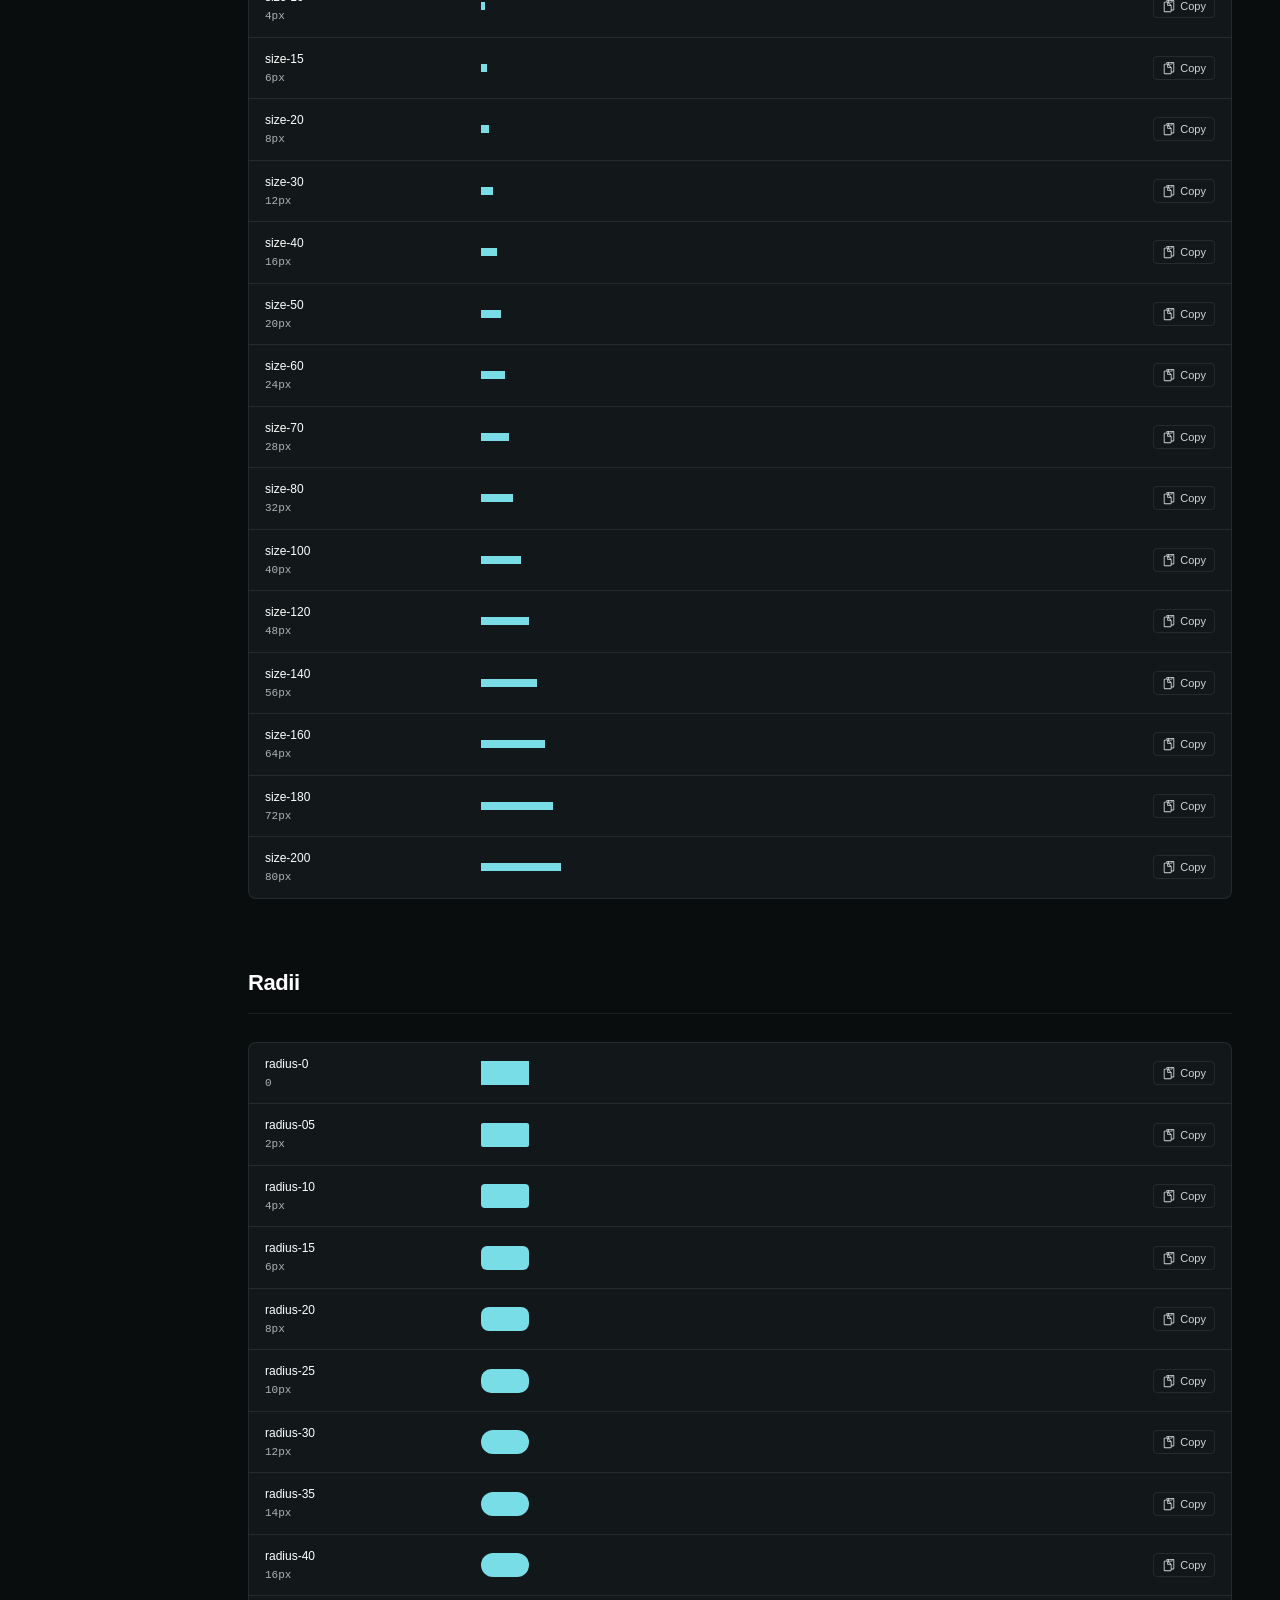
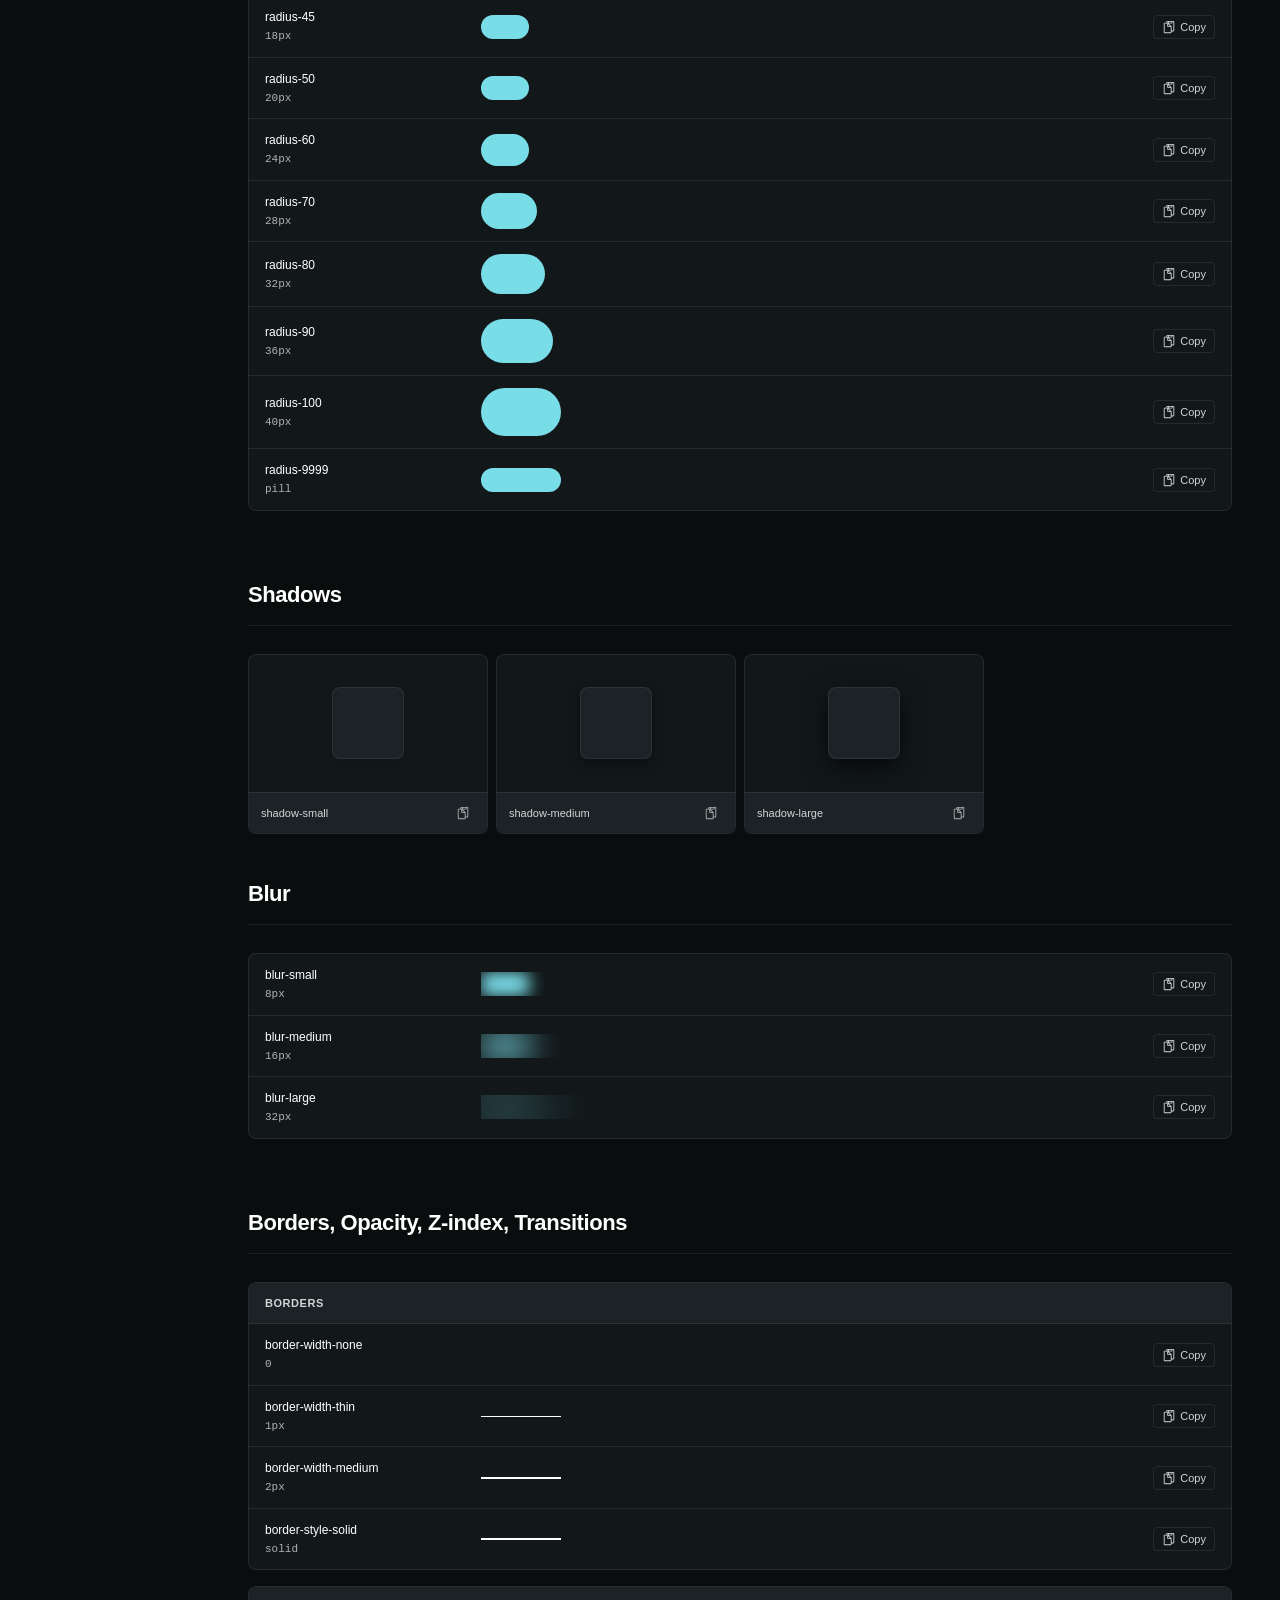
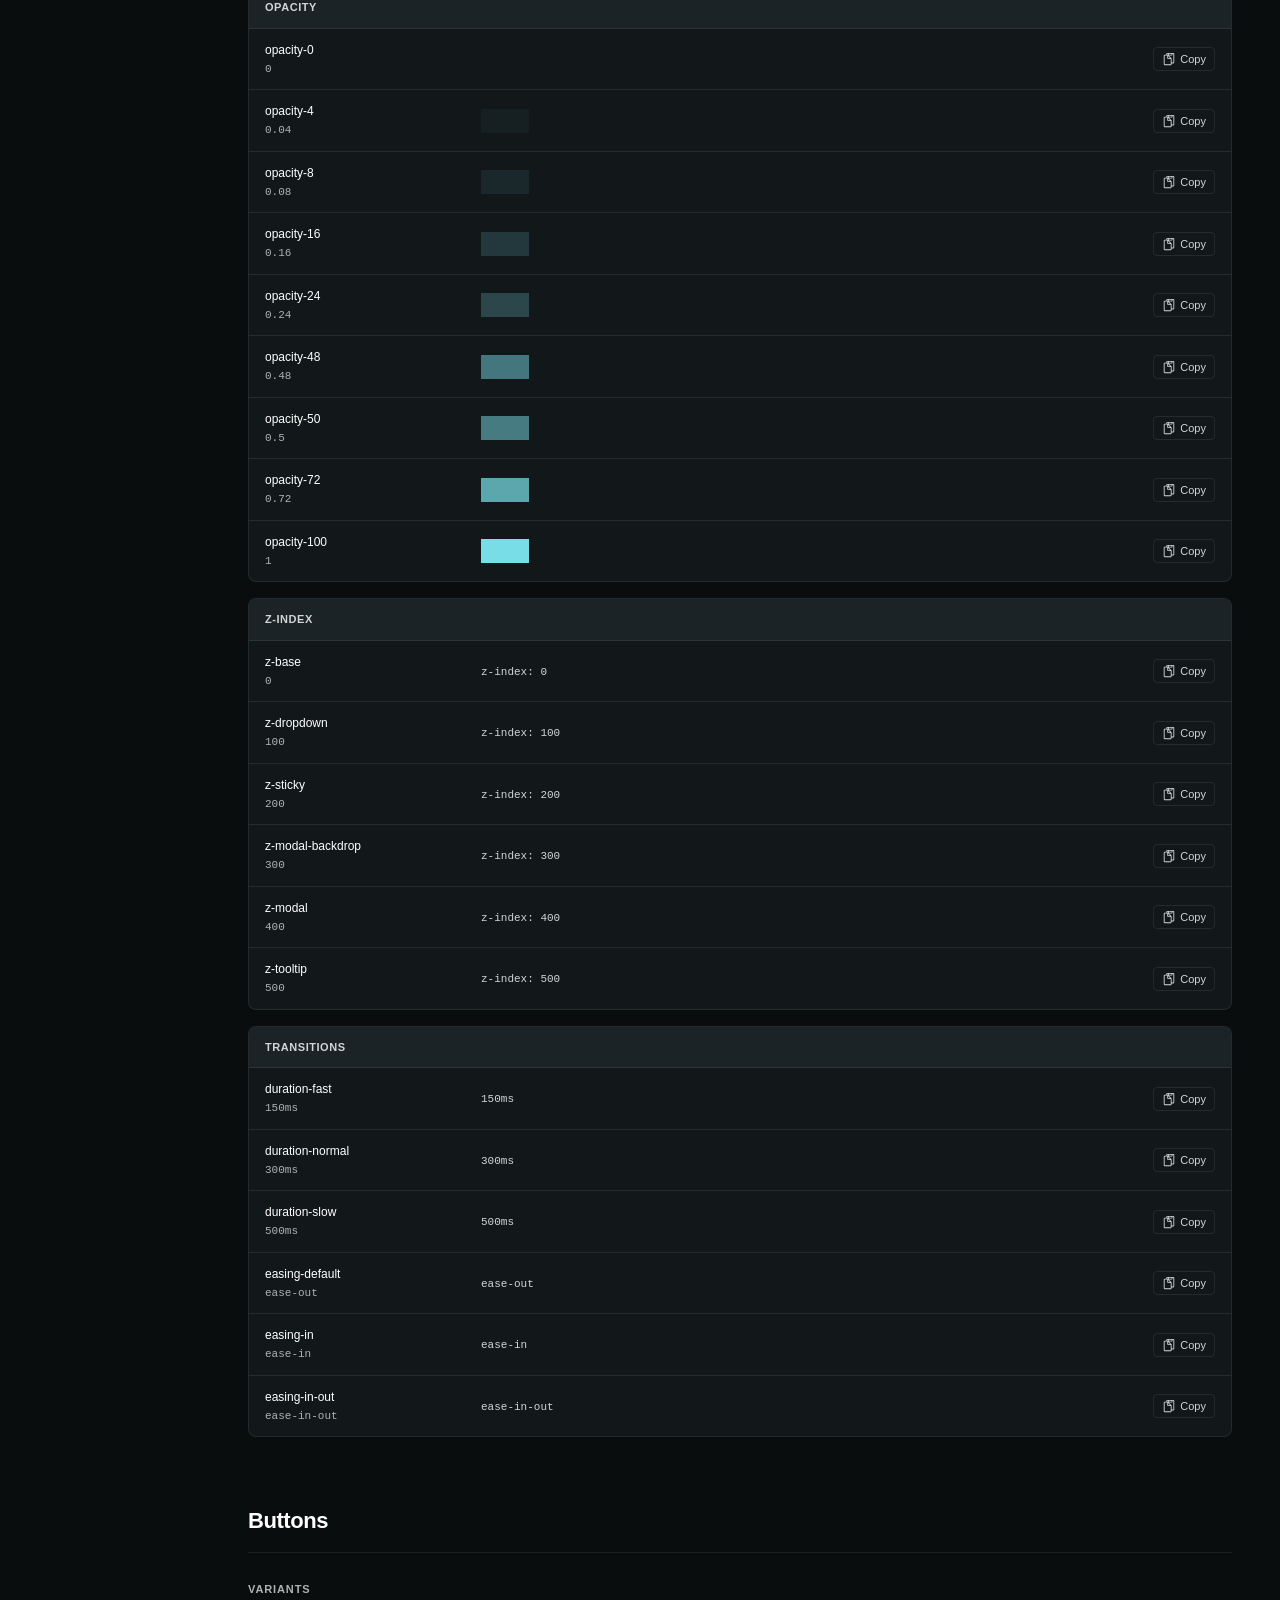
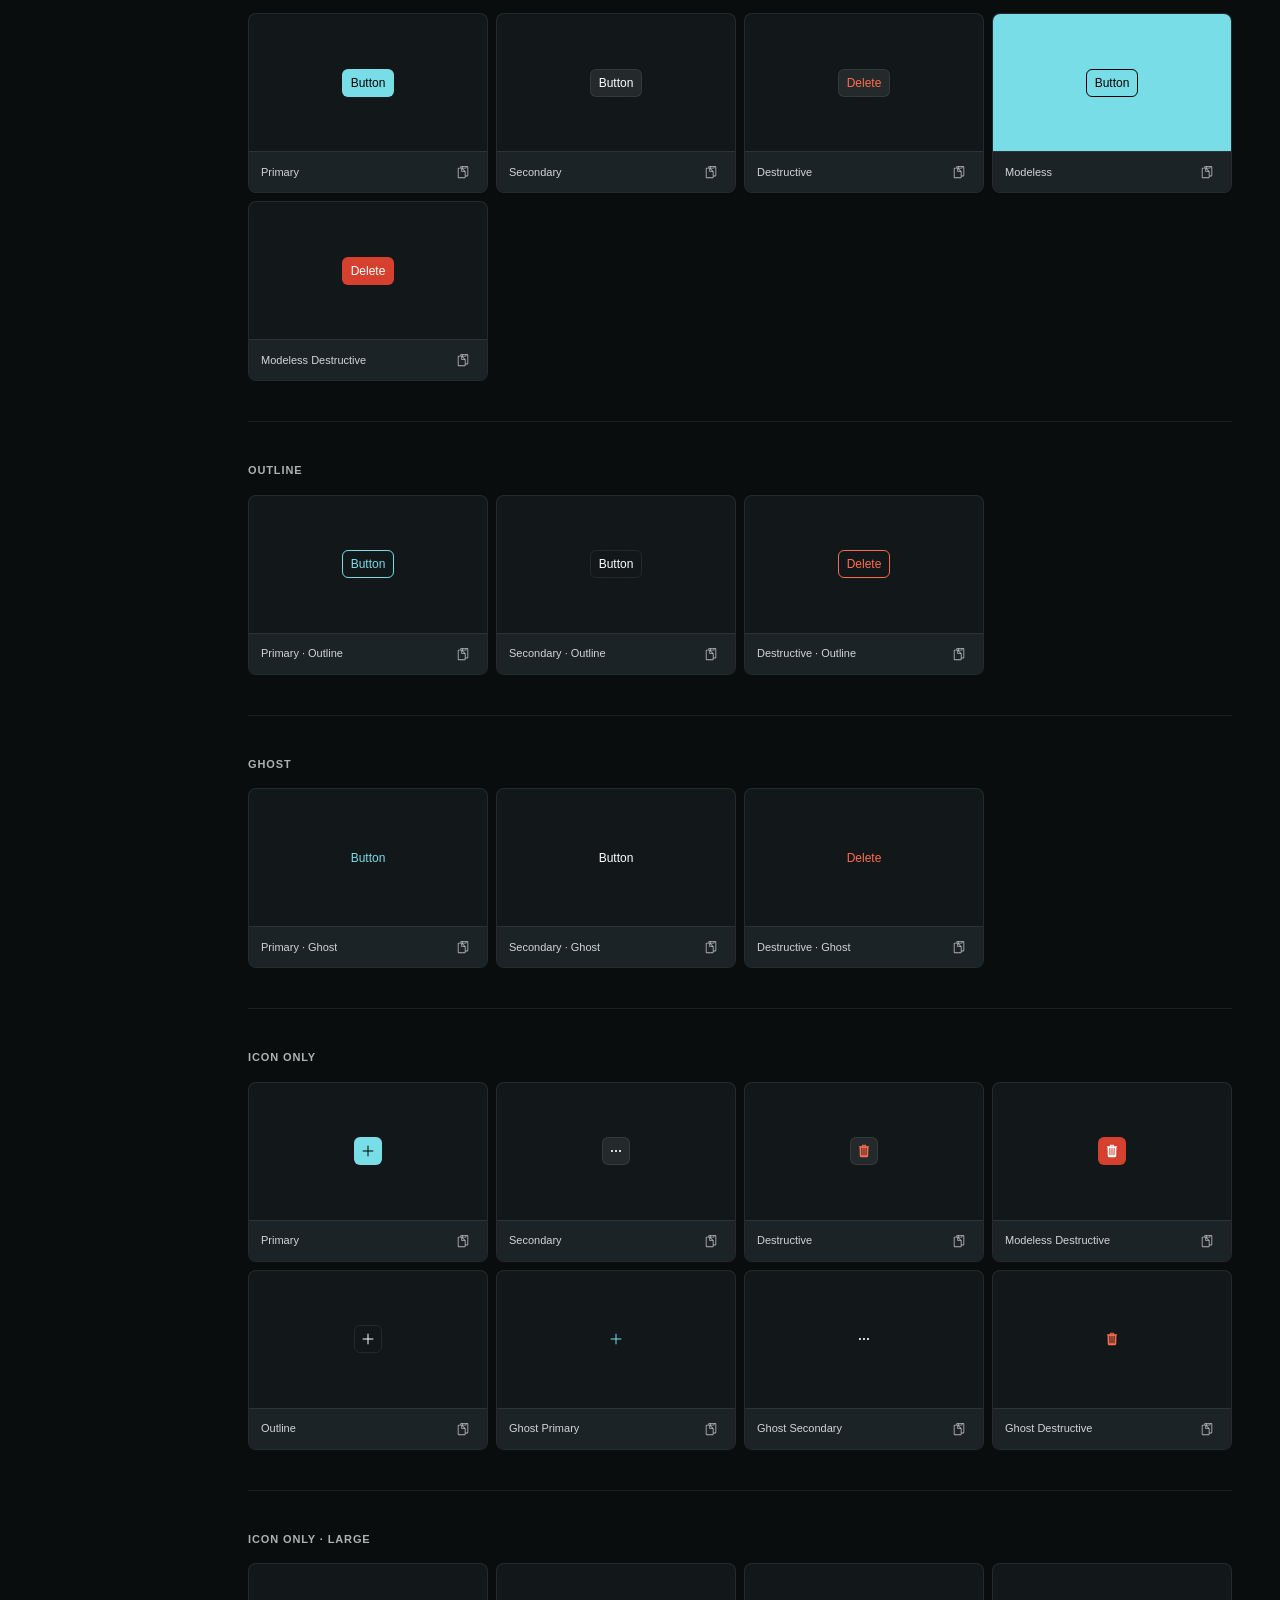
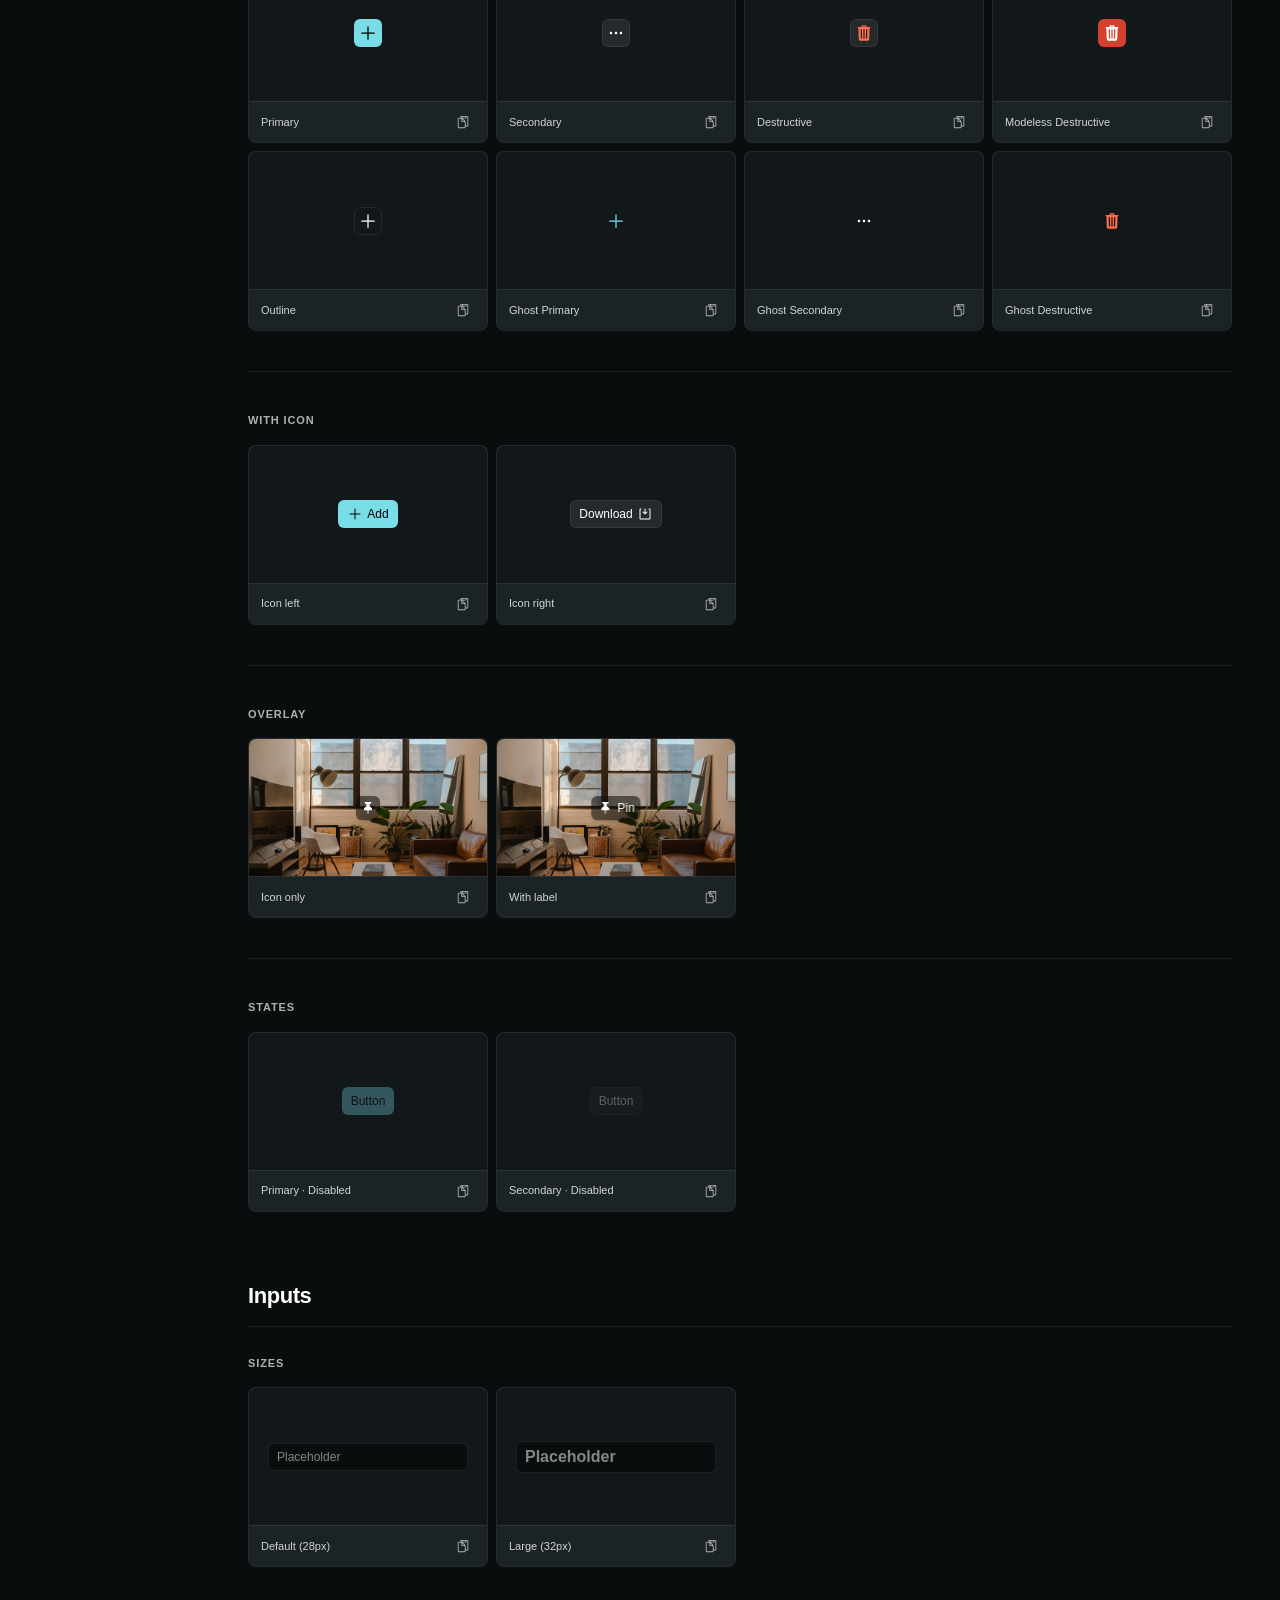
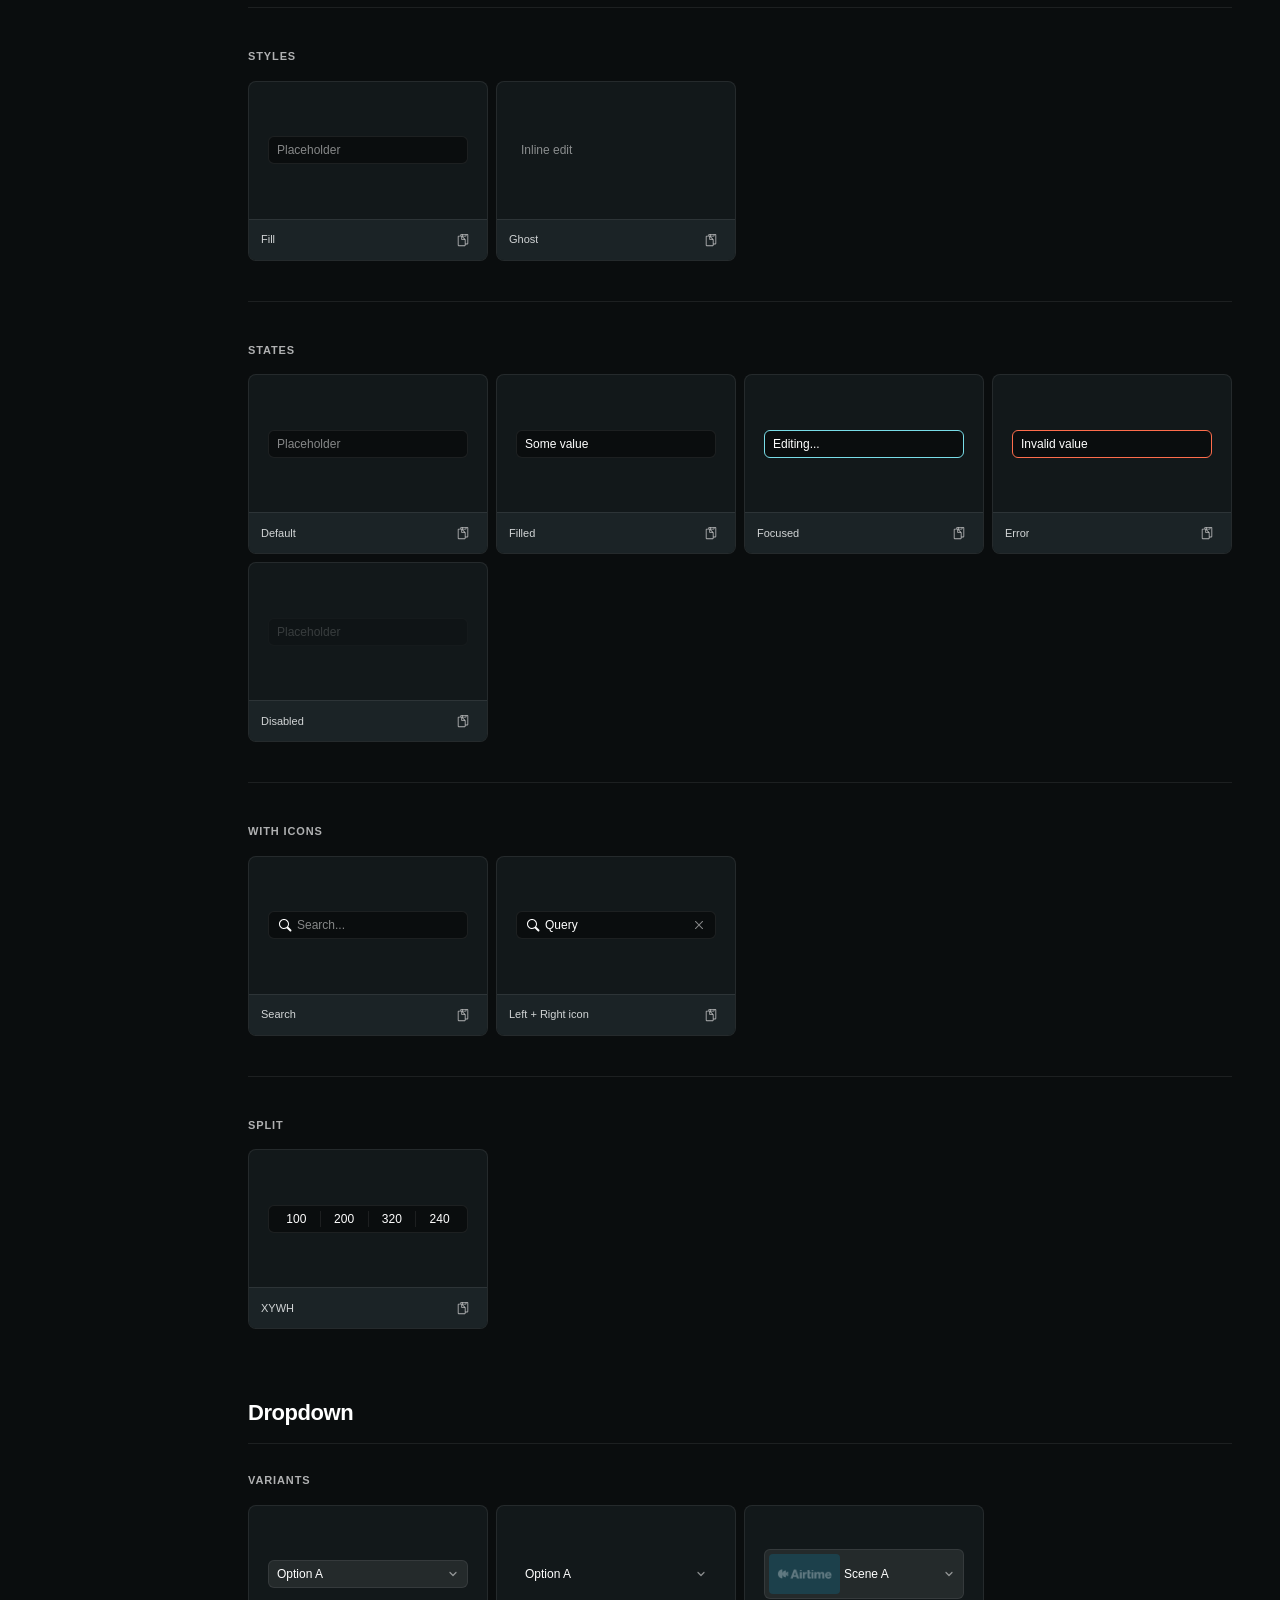
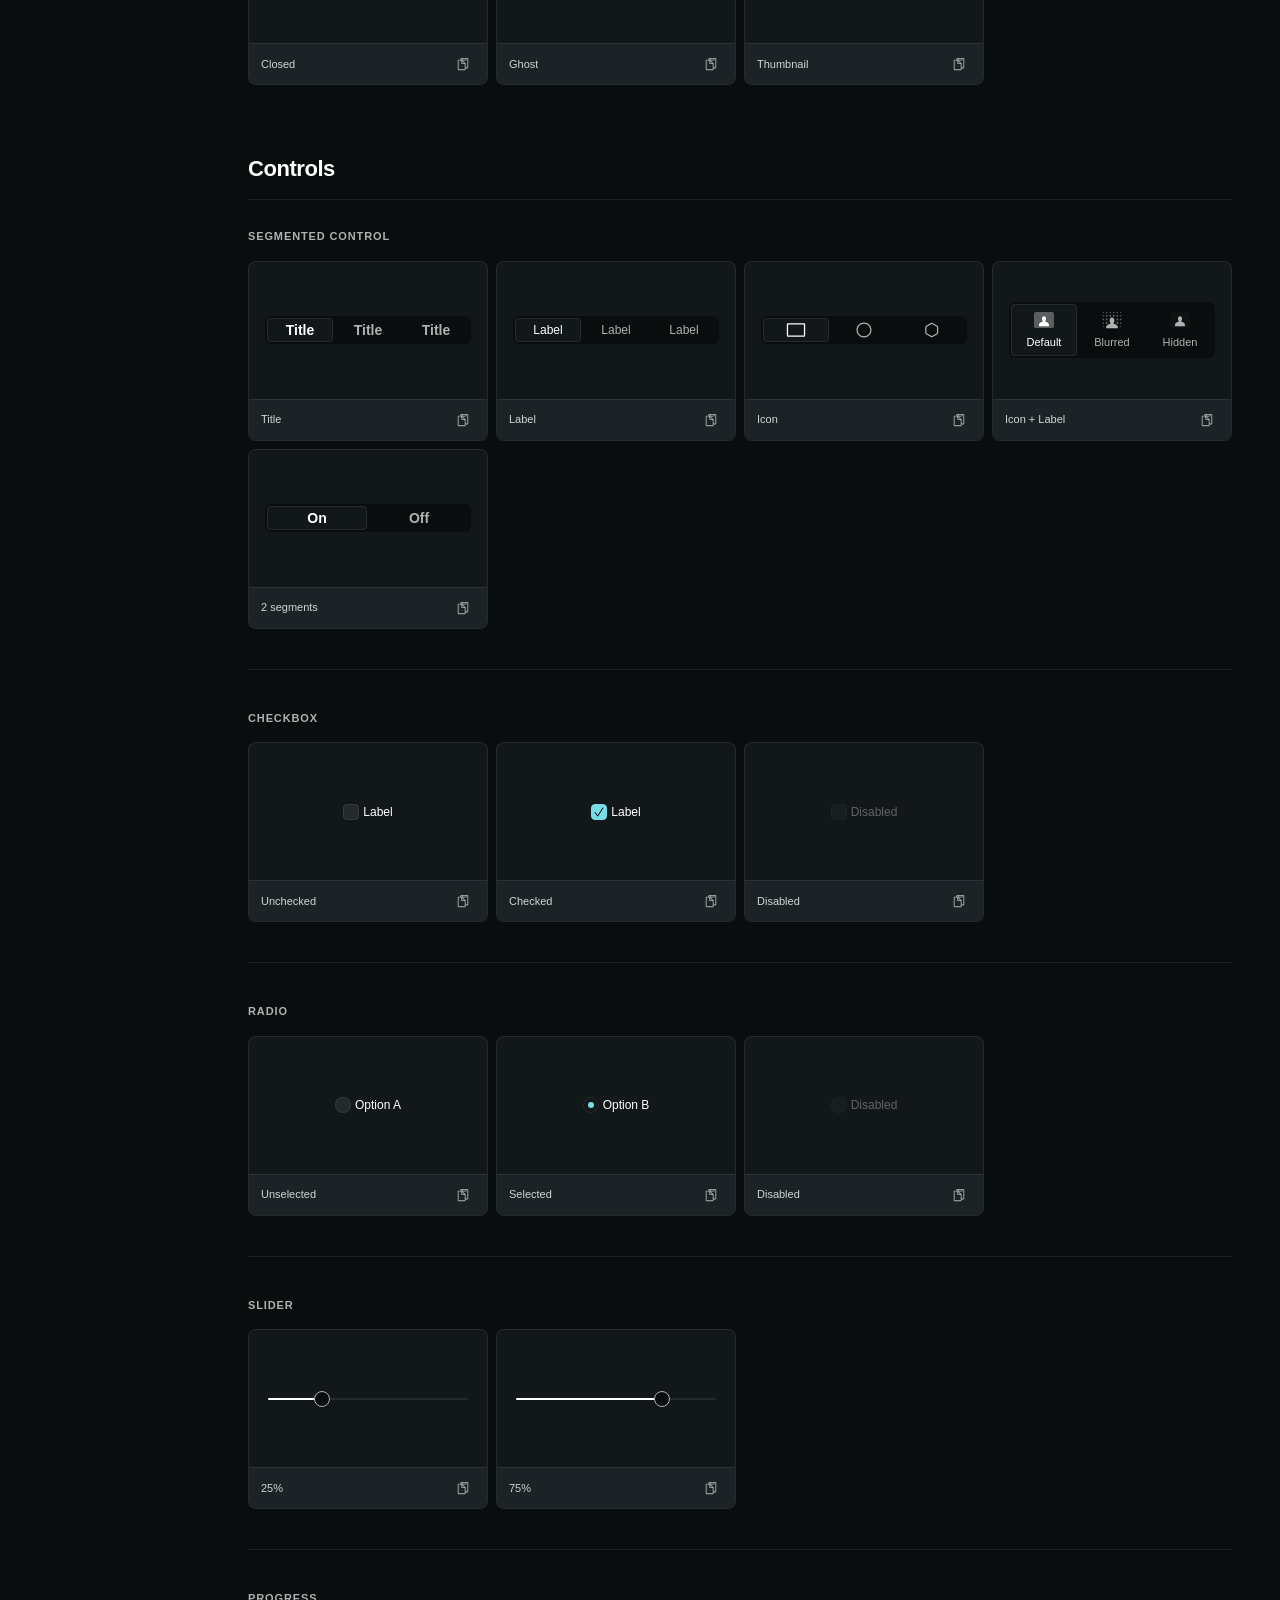
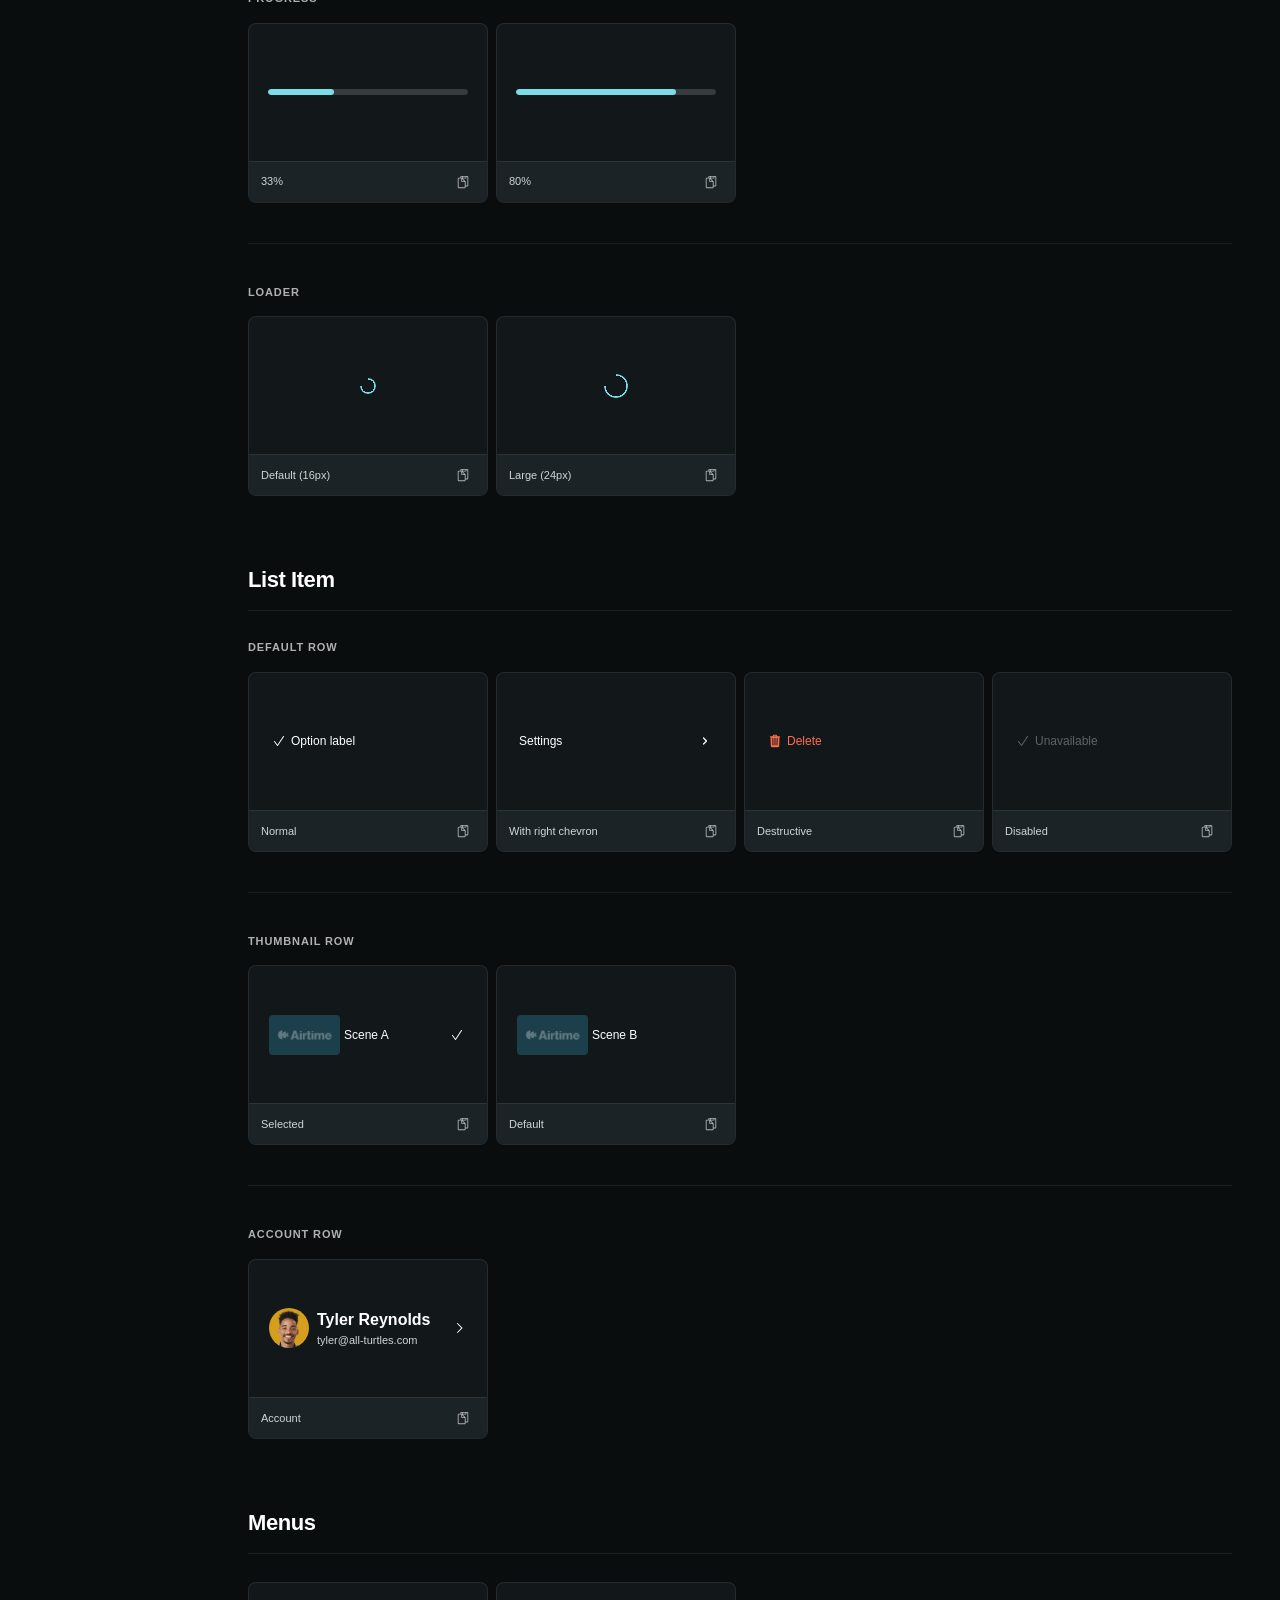
==== commit ffc9d14f: "feat(icons): add SidebarPanel and NoSidebarPanel SidebarPanel_Stroke_24 (sidebar shown) and NoSideba" ====
--- a/index.html
+++ b/index.html
@@ -1181,7 +1181,7 @@
       <h1>Airtime Design System</h1>
       <span class="stat-chip"><span class="stat-num">128</span> tokens</span>
       <span class="stat-chip"><span class="stat-num">94</span> variants</span>
-      <span class="stat-chip"><span class="stat-num">801</span> icons</span>
+      <span class="stat-chip"><span class="stat-num">744</span> icons</span>
     </div>
   </header>
 
@@ -1256,7 +1256,7 @@
               <tr><td><code>CLAUDE.md</code></td><td>AI instructions — token reference, anti-patterns, component inventory</td></tr>
               <tr><td><code>generated/tokens.css</code></td><td>CSS custom properties — link this in your HTML</td></tr>
               <tr><td><code>components/*.css</code></td><td>Component styles — import the ones you need</td></tr>
-              <tr><td><code>generated/icons.js</code></td><td>801 SVG icons via <code>AppIcons</code> object</td></tr>
+              <tr><td><code>generated/icons.js</code></td><td>744 SVG icons via <code>AppIcons</code> object</td></tr>
               <tr><td><code>generated/.design-rules.json</code></td><td>Machine-readable anti-pattern rules</td></tr>
             </tbody>
           </table>
@@ -2364,7 +2364,7 @@
                   <!-- SF Symbol: eyedropper (U+100399) — 16px container, 14px visual content -->
                   <svg width="16" height="16" viewBox="-149 -149 2385 2372" xmlns="http://www.w3.org/2000/svg" fill="currentColor">
                     <g transform="translate(-230, 1735) scale(1, -1)">
-                      <path d="M1560 867 1416 723C1380 688 1335 677 1300 714C1263 754 1271 790 1311 831L1452 977L1366 1062L558 254C249 -55 398 -7 230 -244L320 -339C549 -172 518 -336 832 -23L1643 783ZM1798 686 1826 717C1875 801 1878 828 1825 880L1795 909C1948 1046 2118 1065 2223 1172C2372 1322 2324 1532 2219 1637C2115 1743 1907 1788 1754 1641C1646 1537 1628 1366 1491 1213L1462 1243C1411 1295 1350 1293 1299 1244L1269 1216C1207 1157 1219 1105 1271 1052L1634 689C1687 636 1740 625 1798 686Z"/>
+                      <path d="M1560 867 1416 723C1380 688 1335 677 1300 714C1263 754 1271 790 1311 831L1452 977L1366 1062L558 254C249 -55 398 -7 230 -244L320 -339C549 -172 518 -336 832 -23L1643 783ZM1798 686 1826 717C1875 768 1878 828 1825 880L1795 909C1948 1046 2118 1065 2223 1172C2372 1322 2324 1532 2219 1637C2115 1743 1907 1788 1754 1641C1646 1537 1628 1366 1491 1213L1462 1243C1411 1295 1350 1293 1299 1244L1269 1216C1207 1157 1219 1105 1271 1052L1634 689C1687 636 1740 625 1798 686Z"/>
                     </g>
                   </svg>
                 </button>
@@ -2516,7 +2516,7 @@
       <div class="section-block">
         <h3 class="section-heading">Icons</h3>
         <div class="details-content">
-      <p class="subsection-label" style="margin-bottom:16px">236 unique icons &middot; 801 variants &middot; Fill + Stroke styles &middot; 16px / 24px sizes</p>
+      <p class="subsection-label" style="margin-bottom:16px">223 unique icons &middot; 744 variants &middot; Fill + Stroke styles &middot; 16px / 24px sizes</p>
 
       <div class="icon-toolbar">
         <div class="input-wrapper" style="flex:1;min-width:180px">
@@ -2546,7 +2546,7 @@
 
     <!-- ── Footer ── -->
     <footer class="page-footer">
-      <span>Airtime Design System &middot; 128+ tokens &middot; 94 components &middot; 801 icons</span>
+      <span>Airtime Design System &middot; 128+ tokens &middot; 94 components &middot; 744 icons</span>
       <a href="https://github.com/all-turtles/airtime-design-system" target="_blank" rel="noopener">GitHub</a>
     </footer>
 
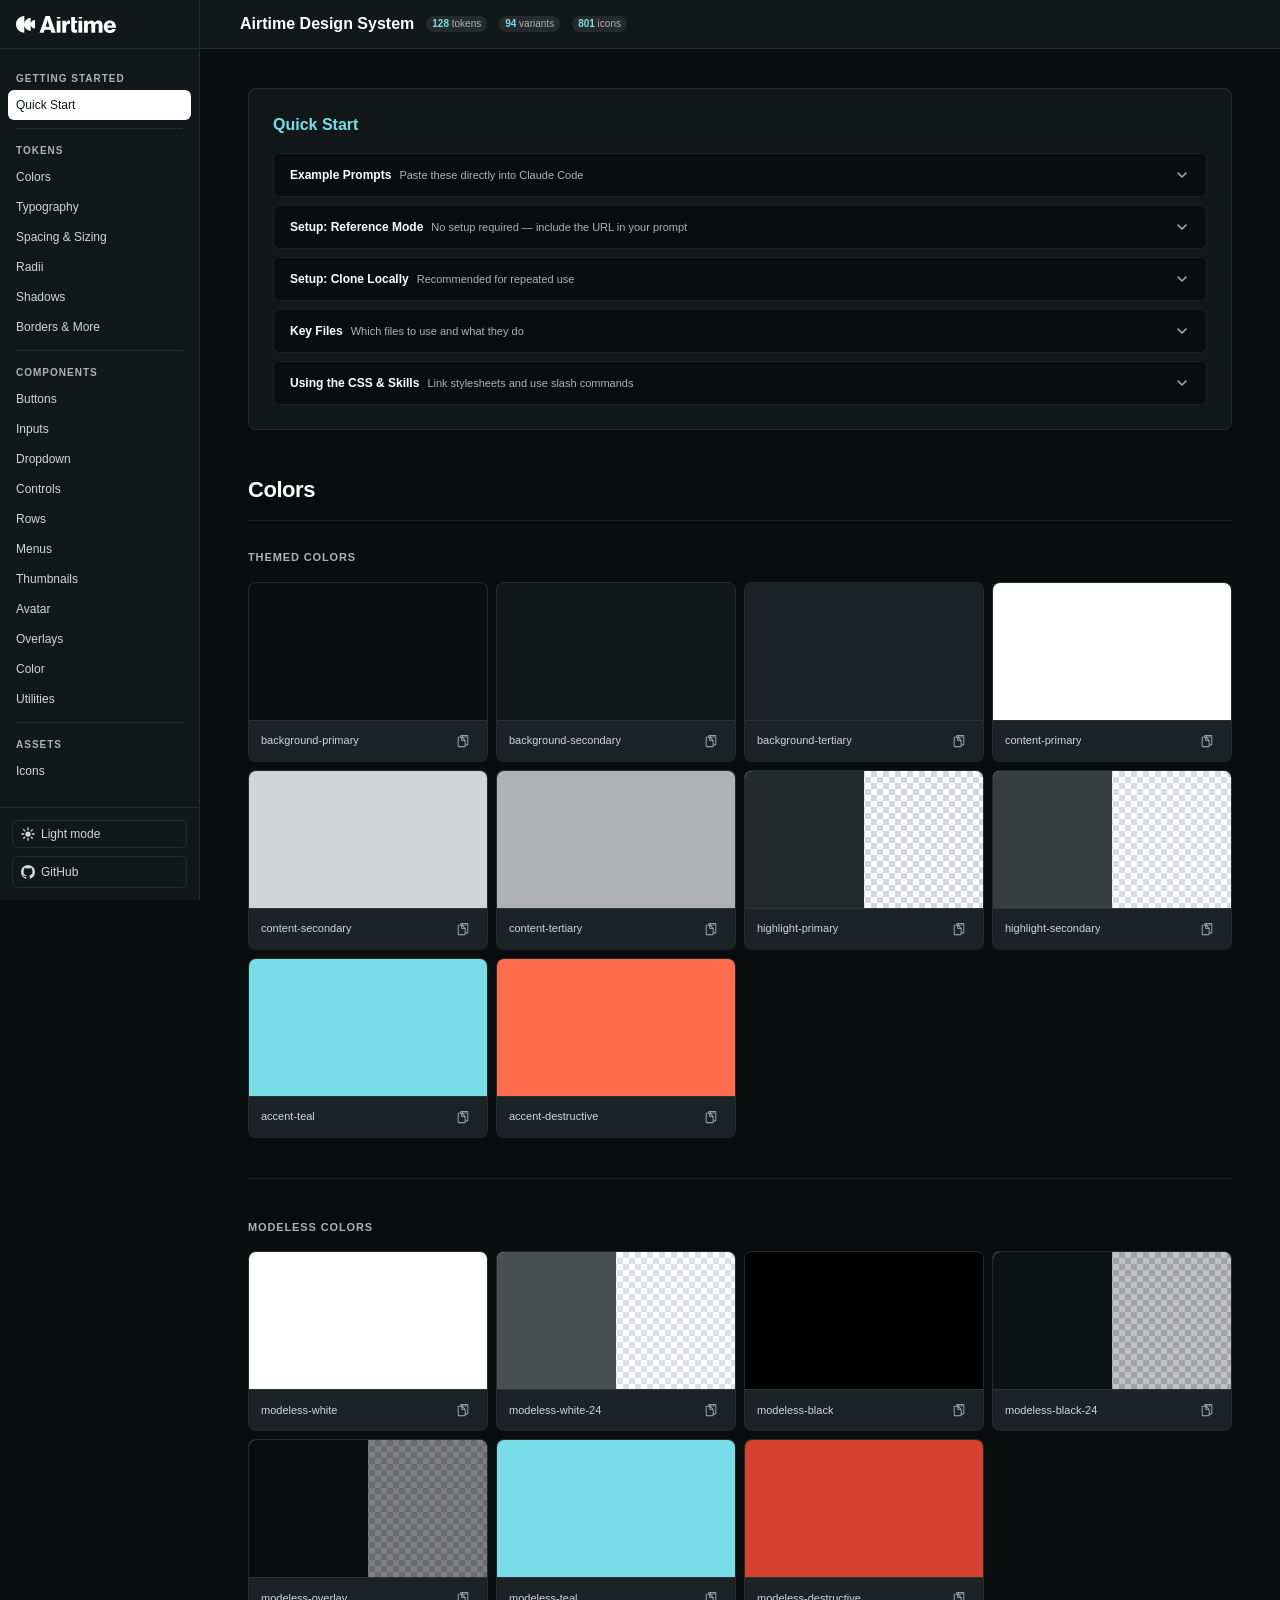
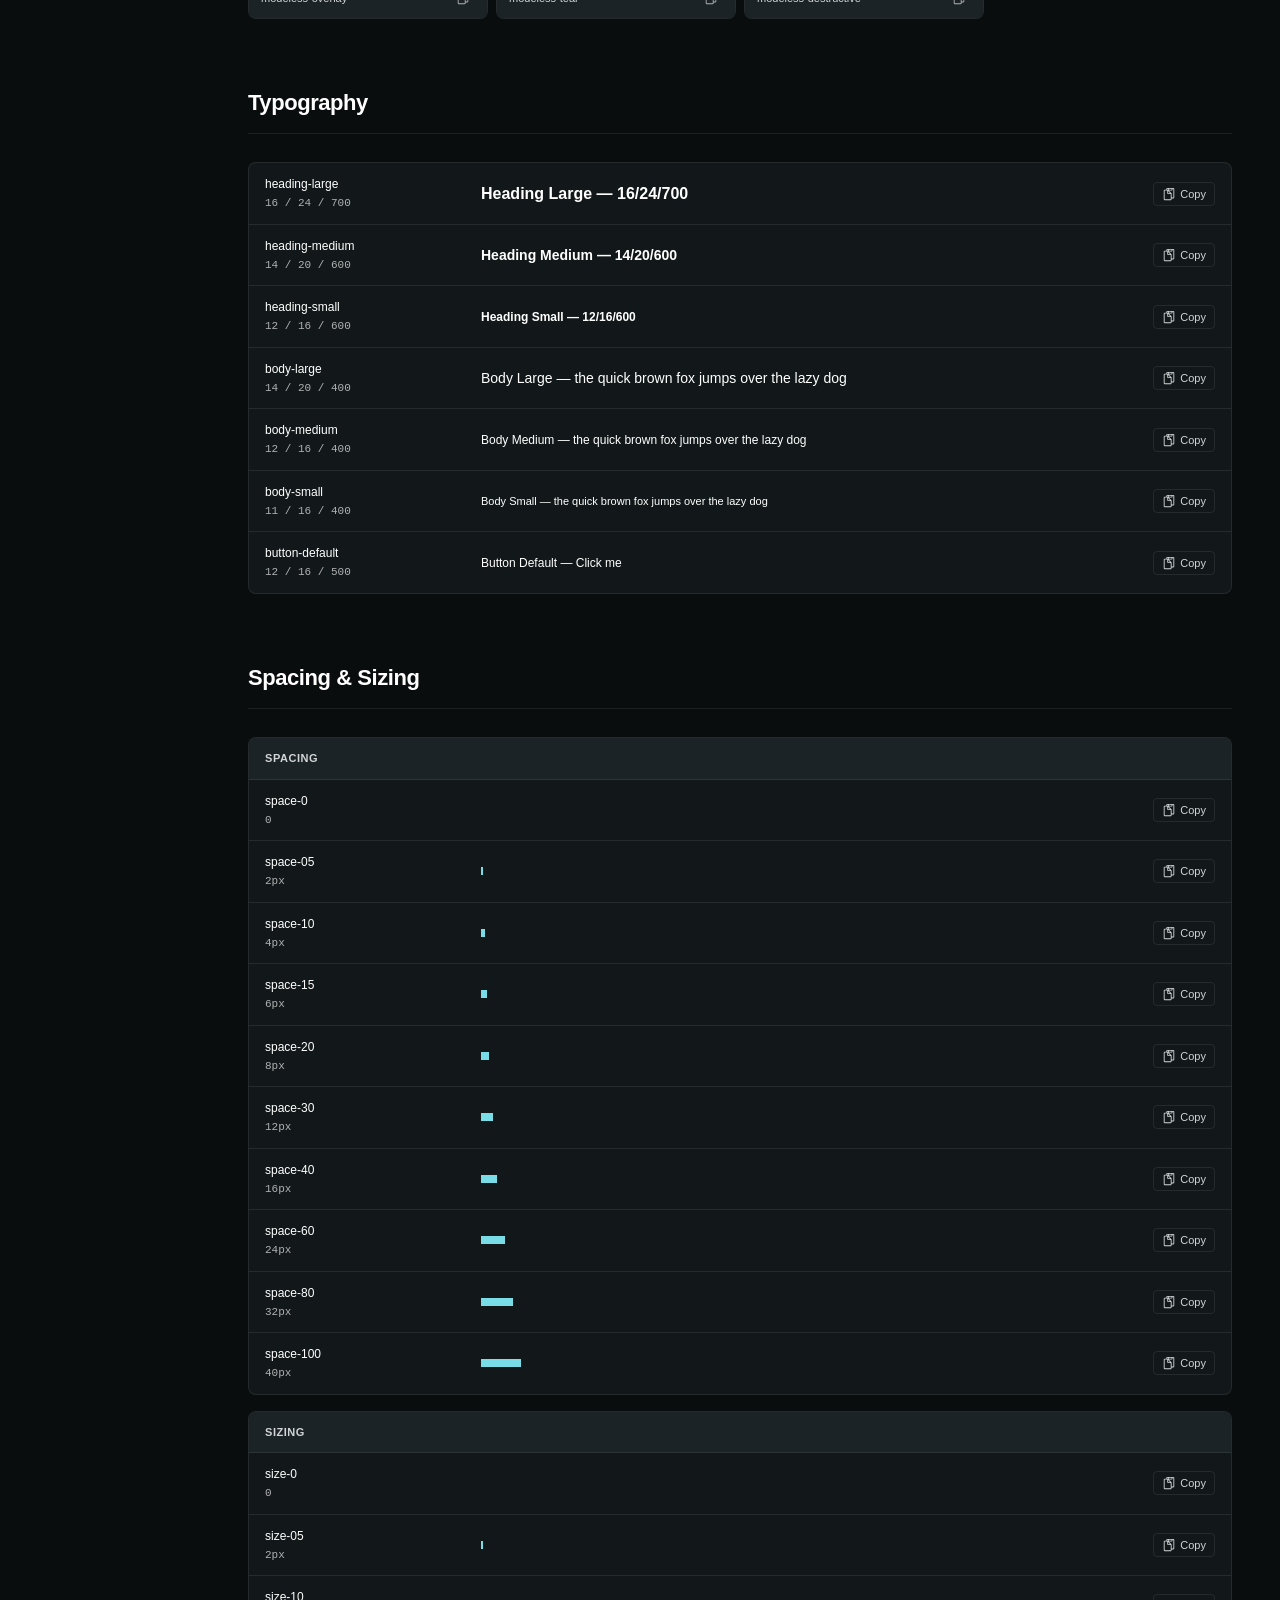
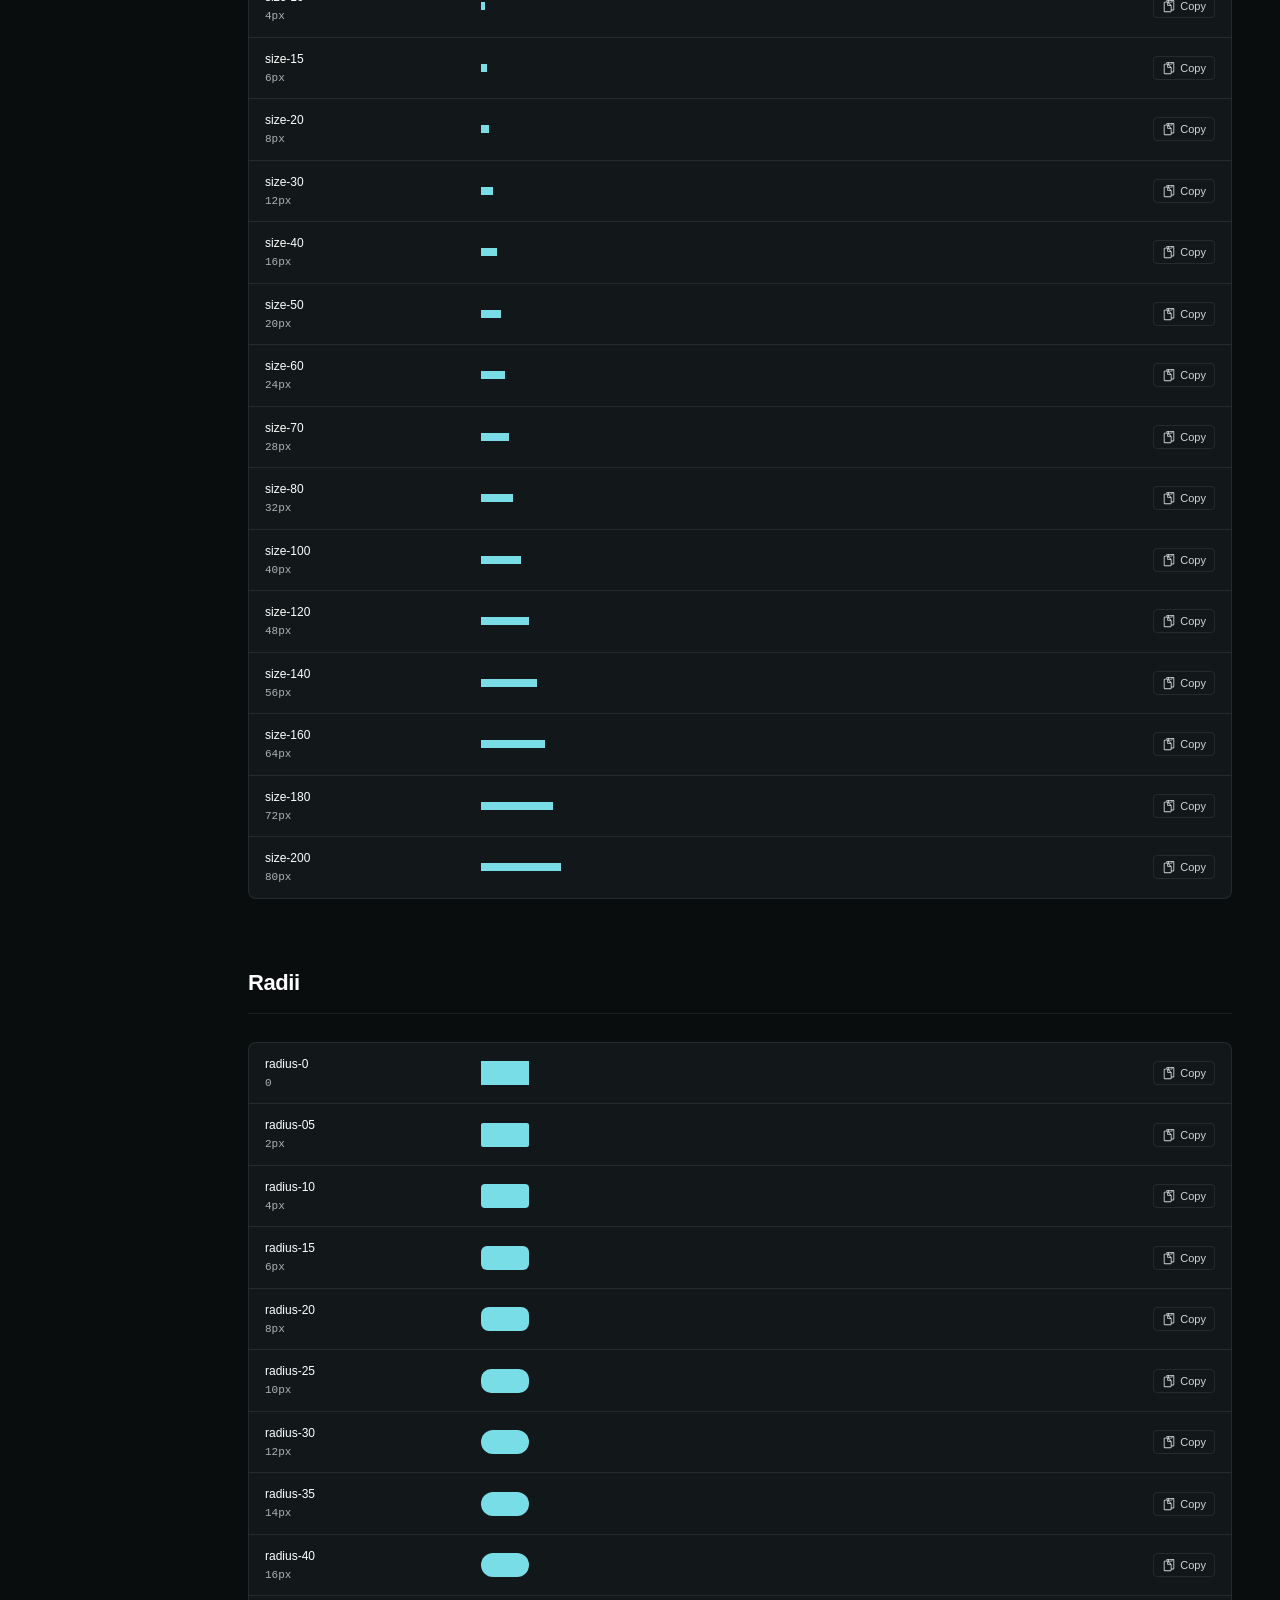
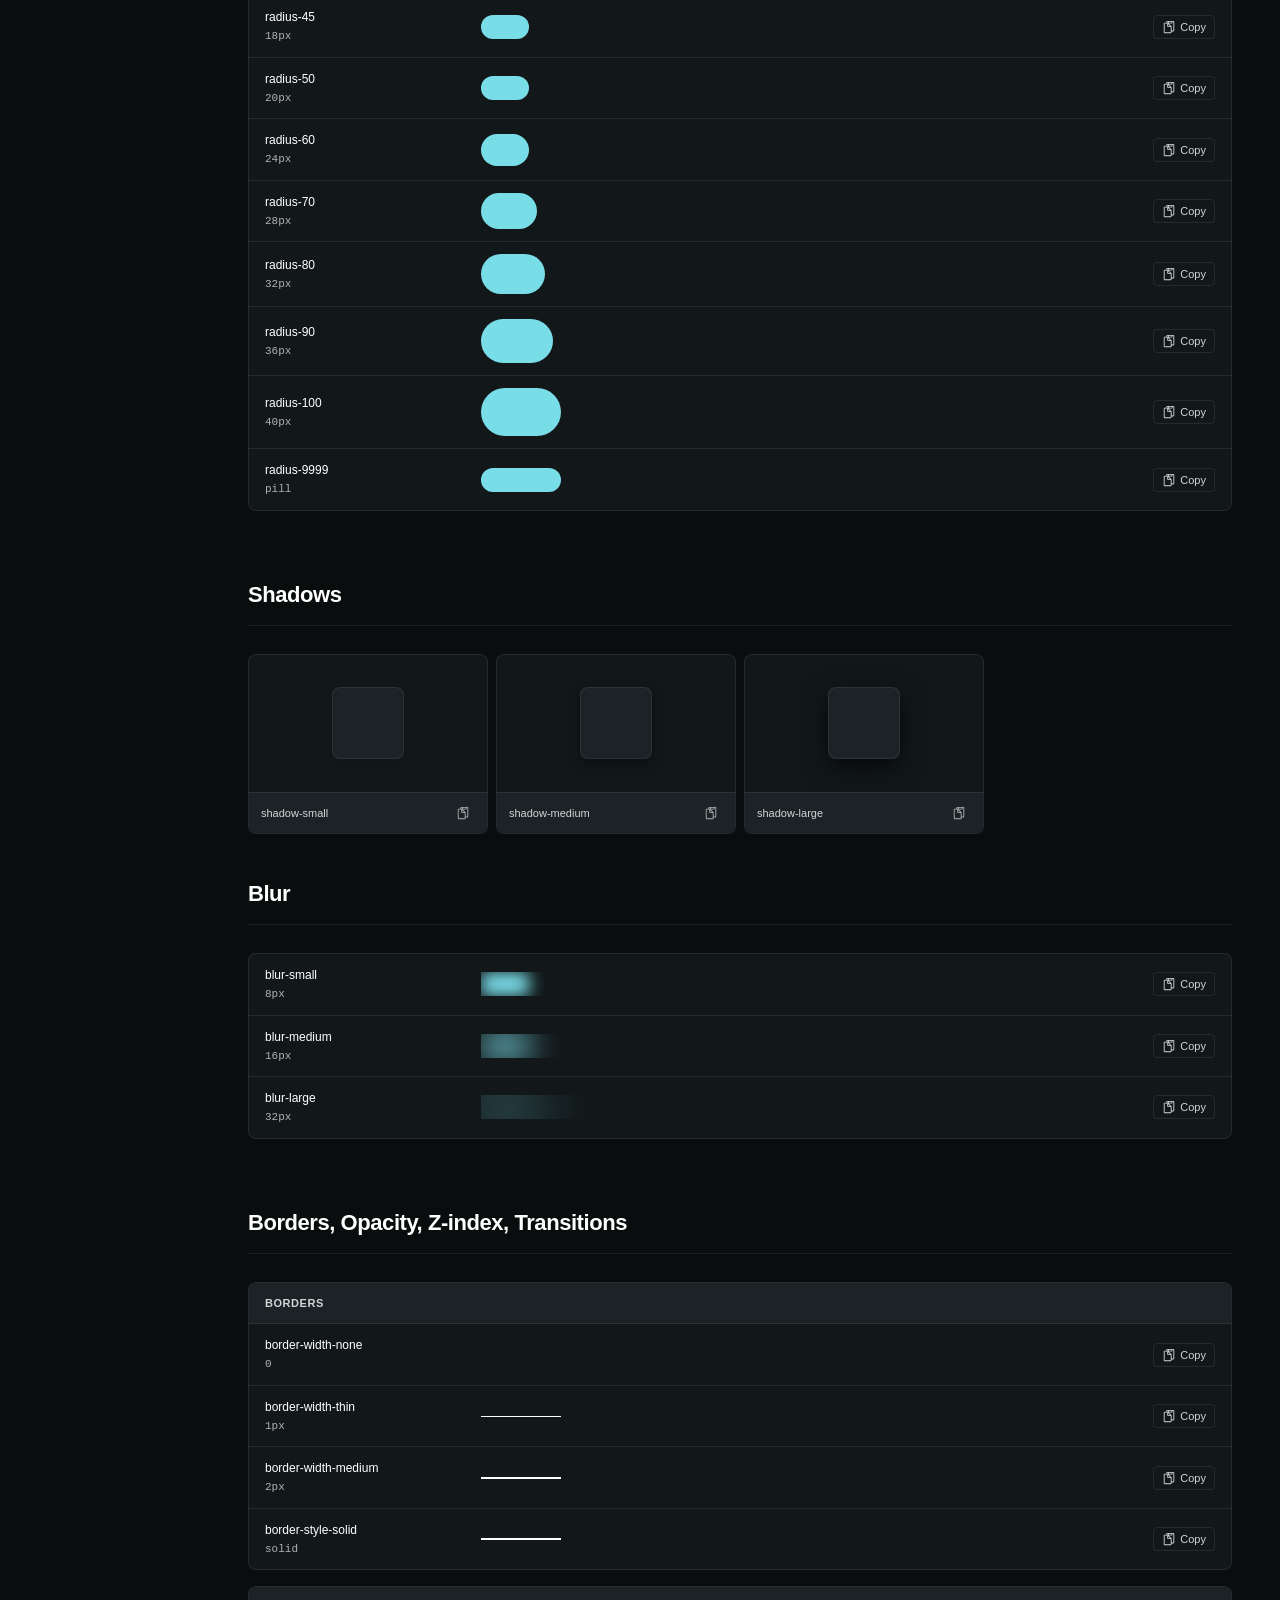
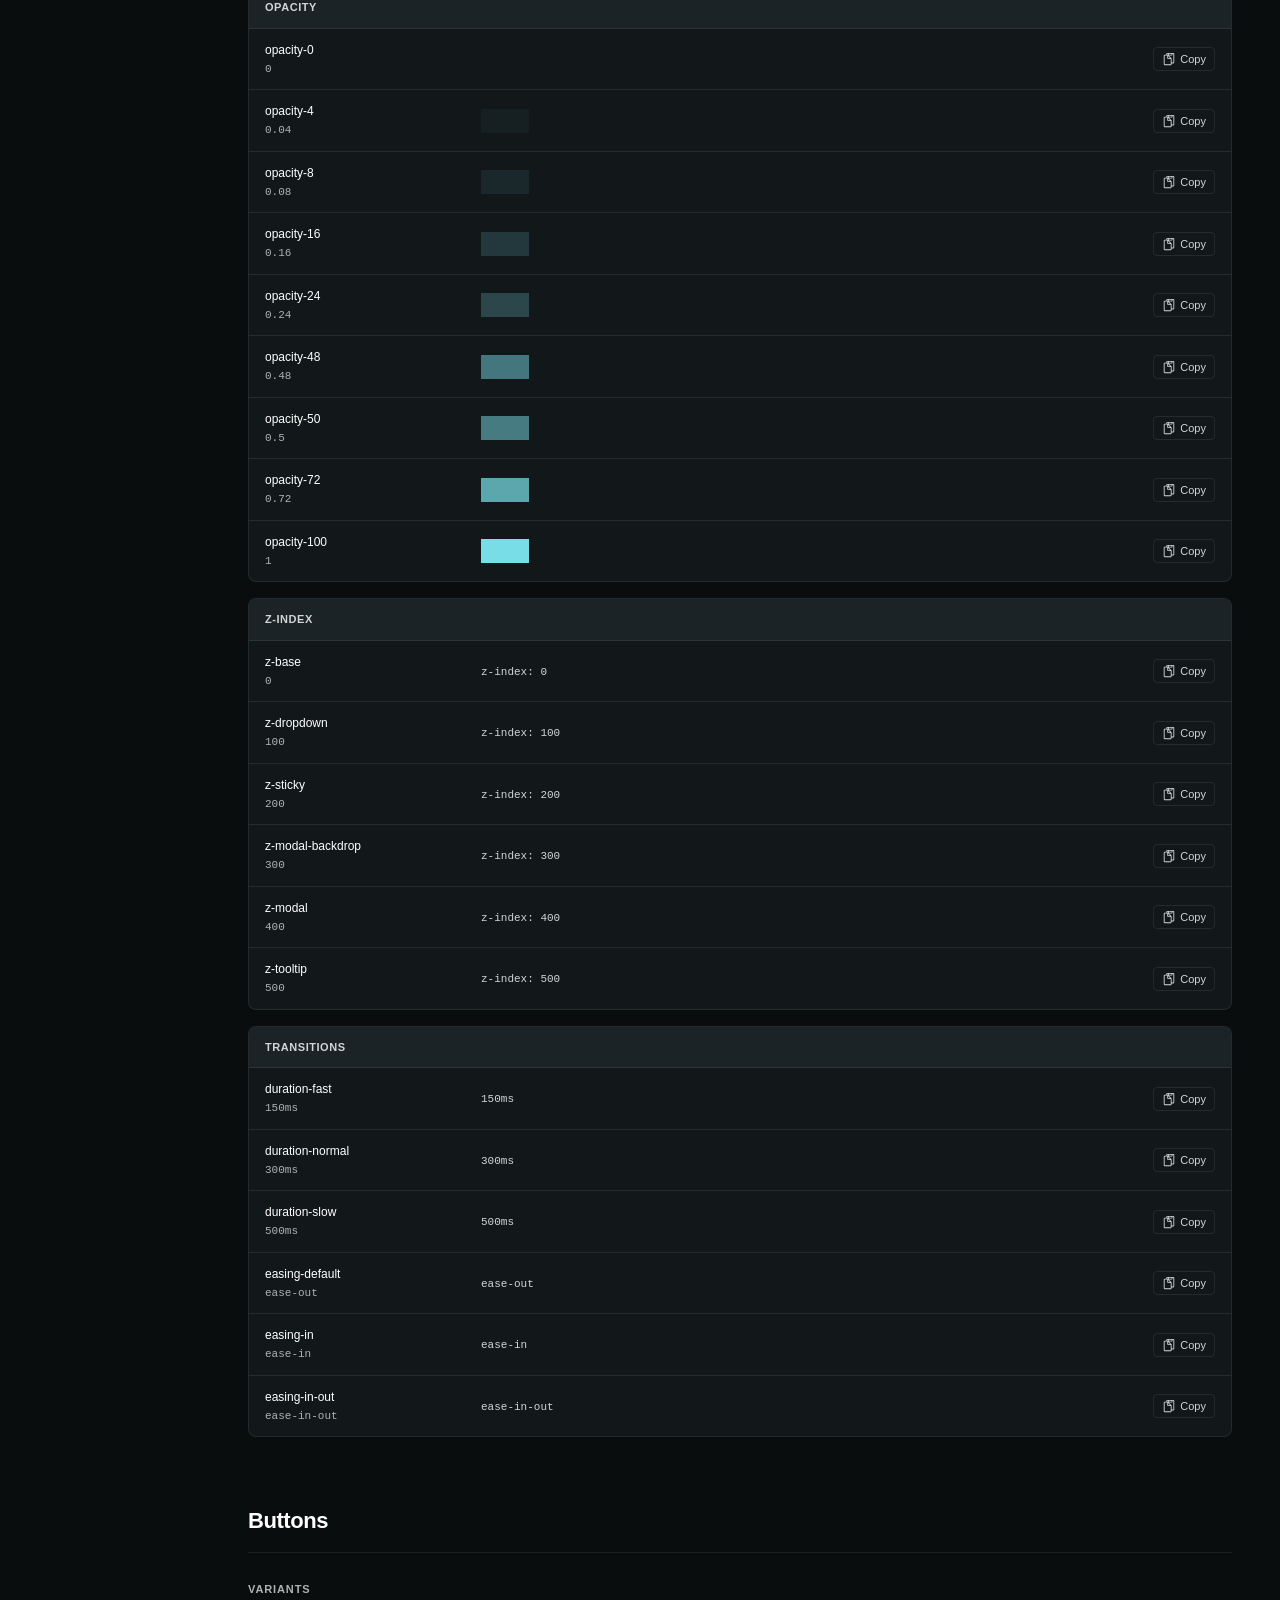
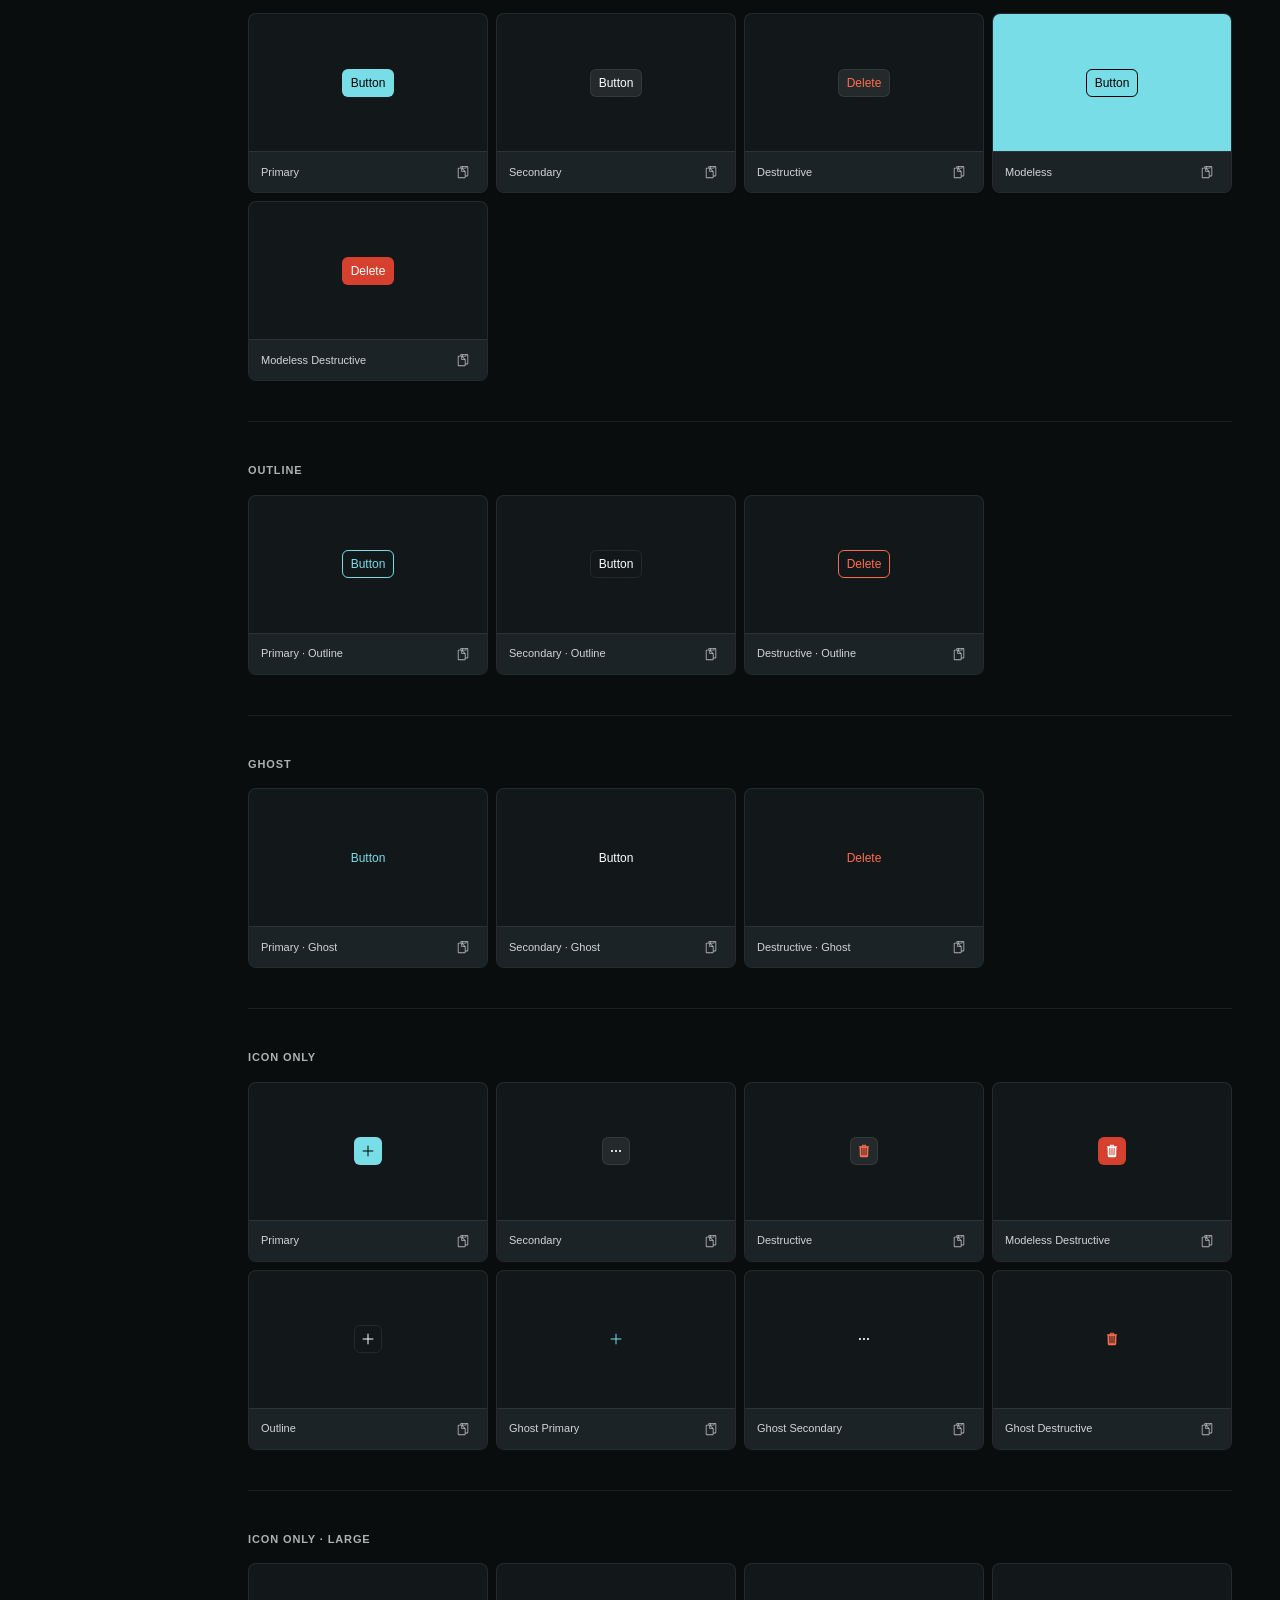
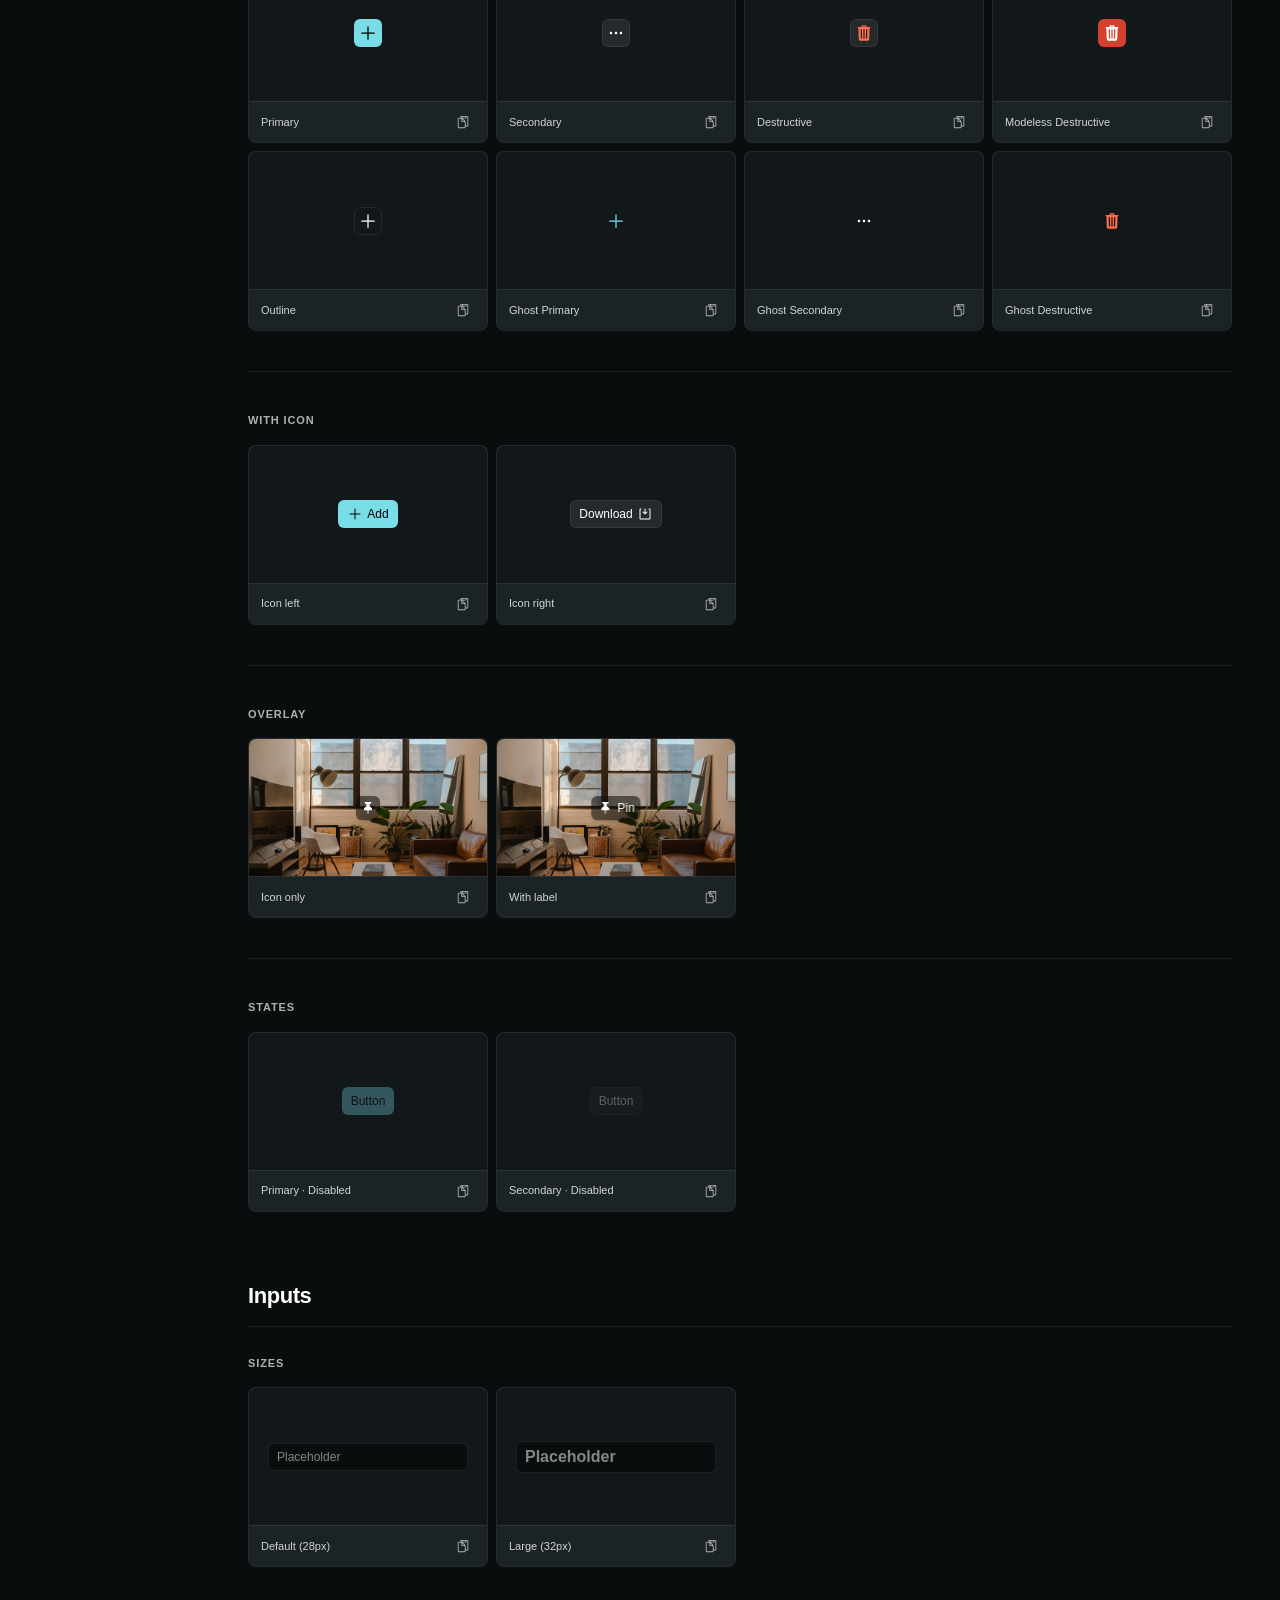
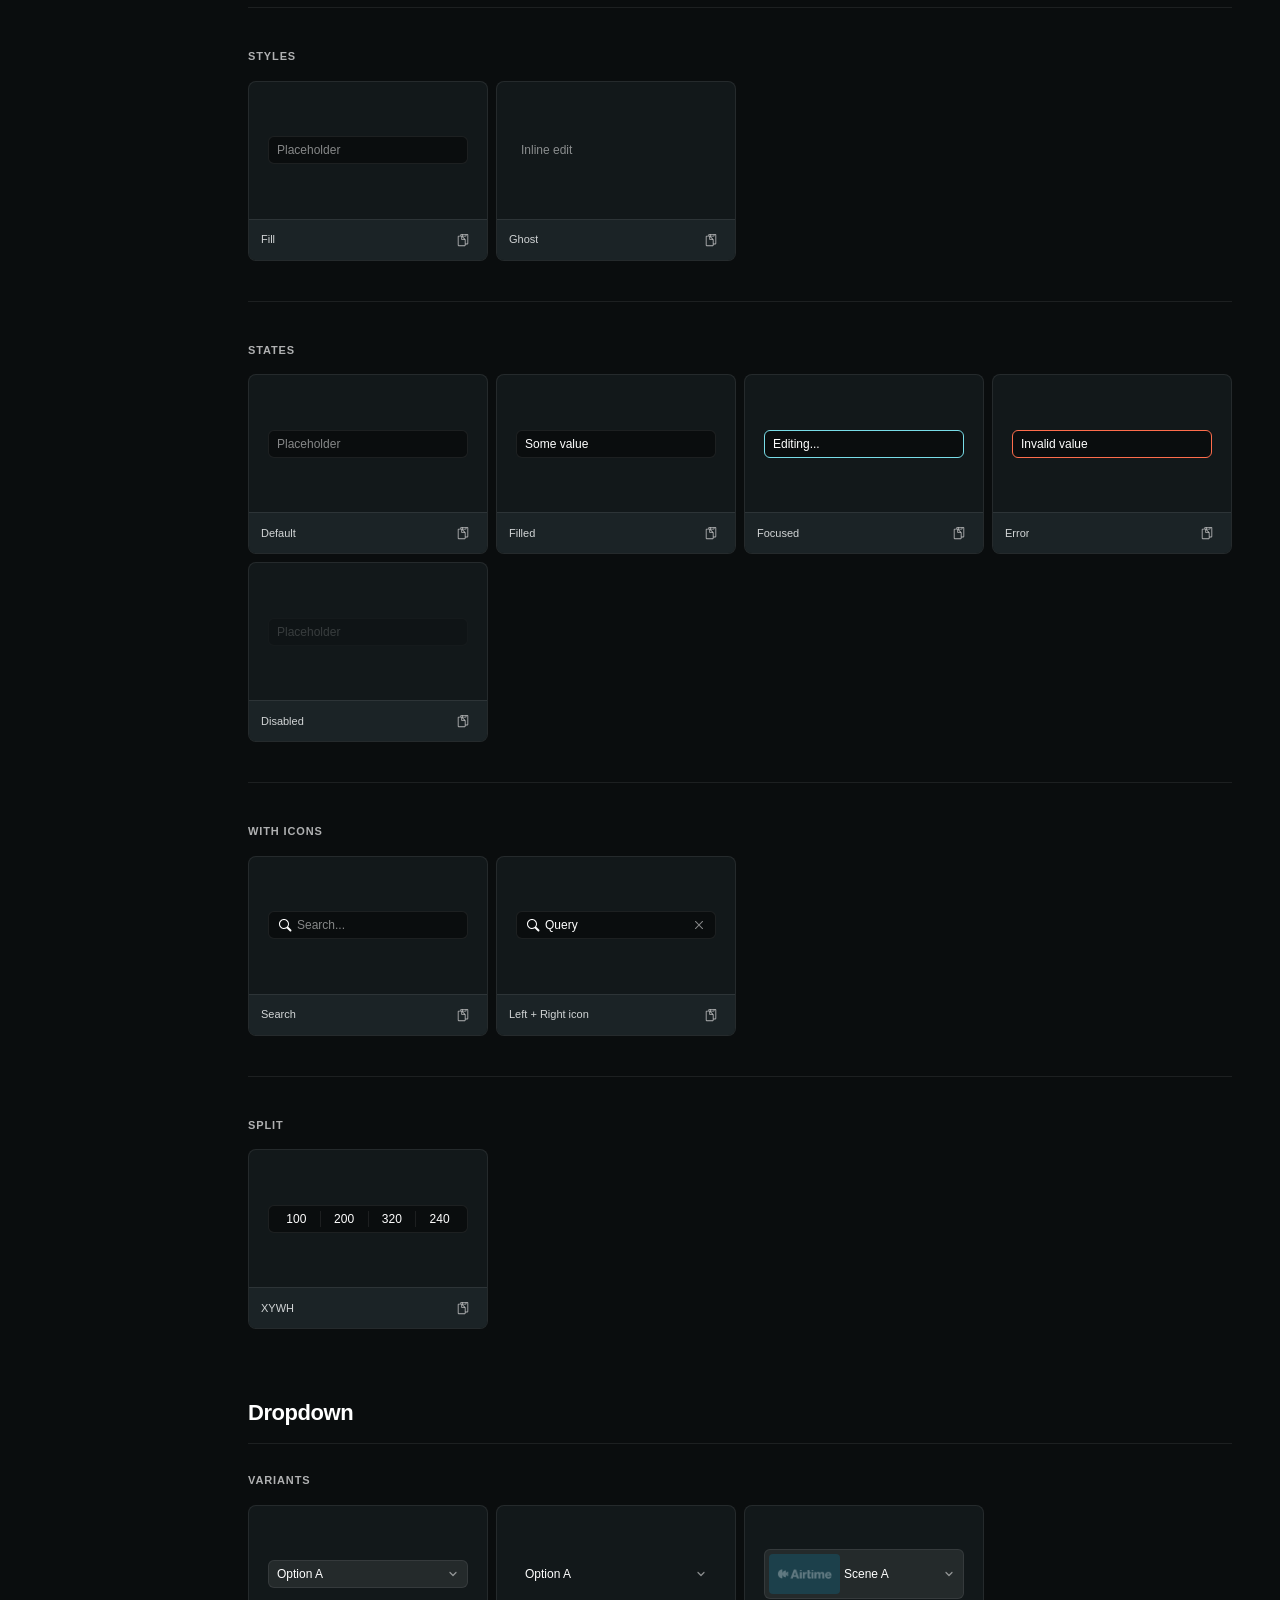
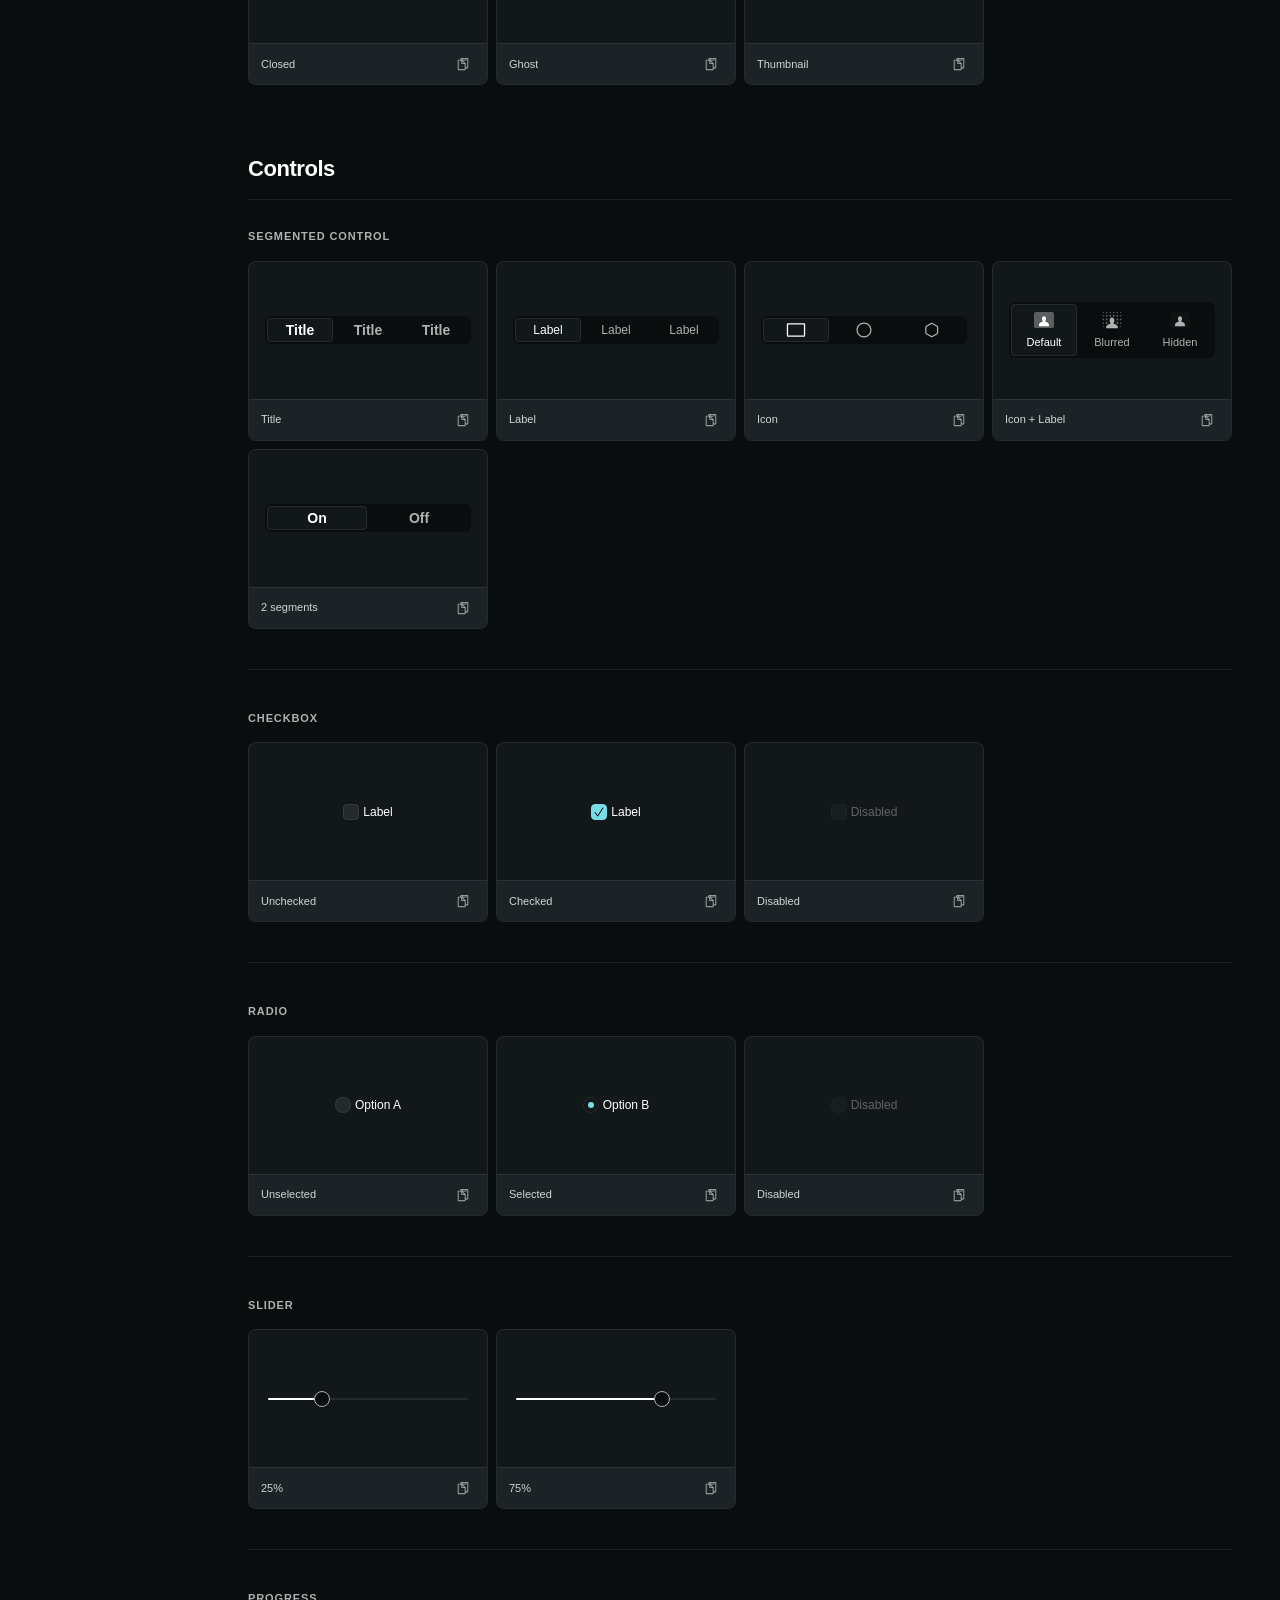
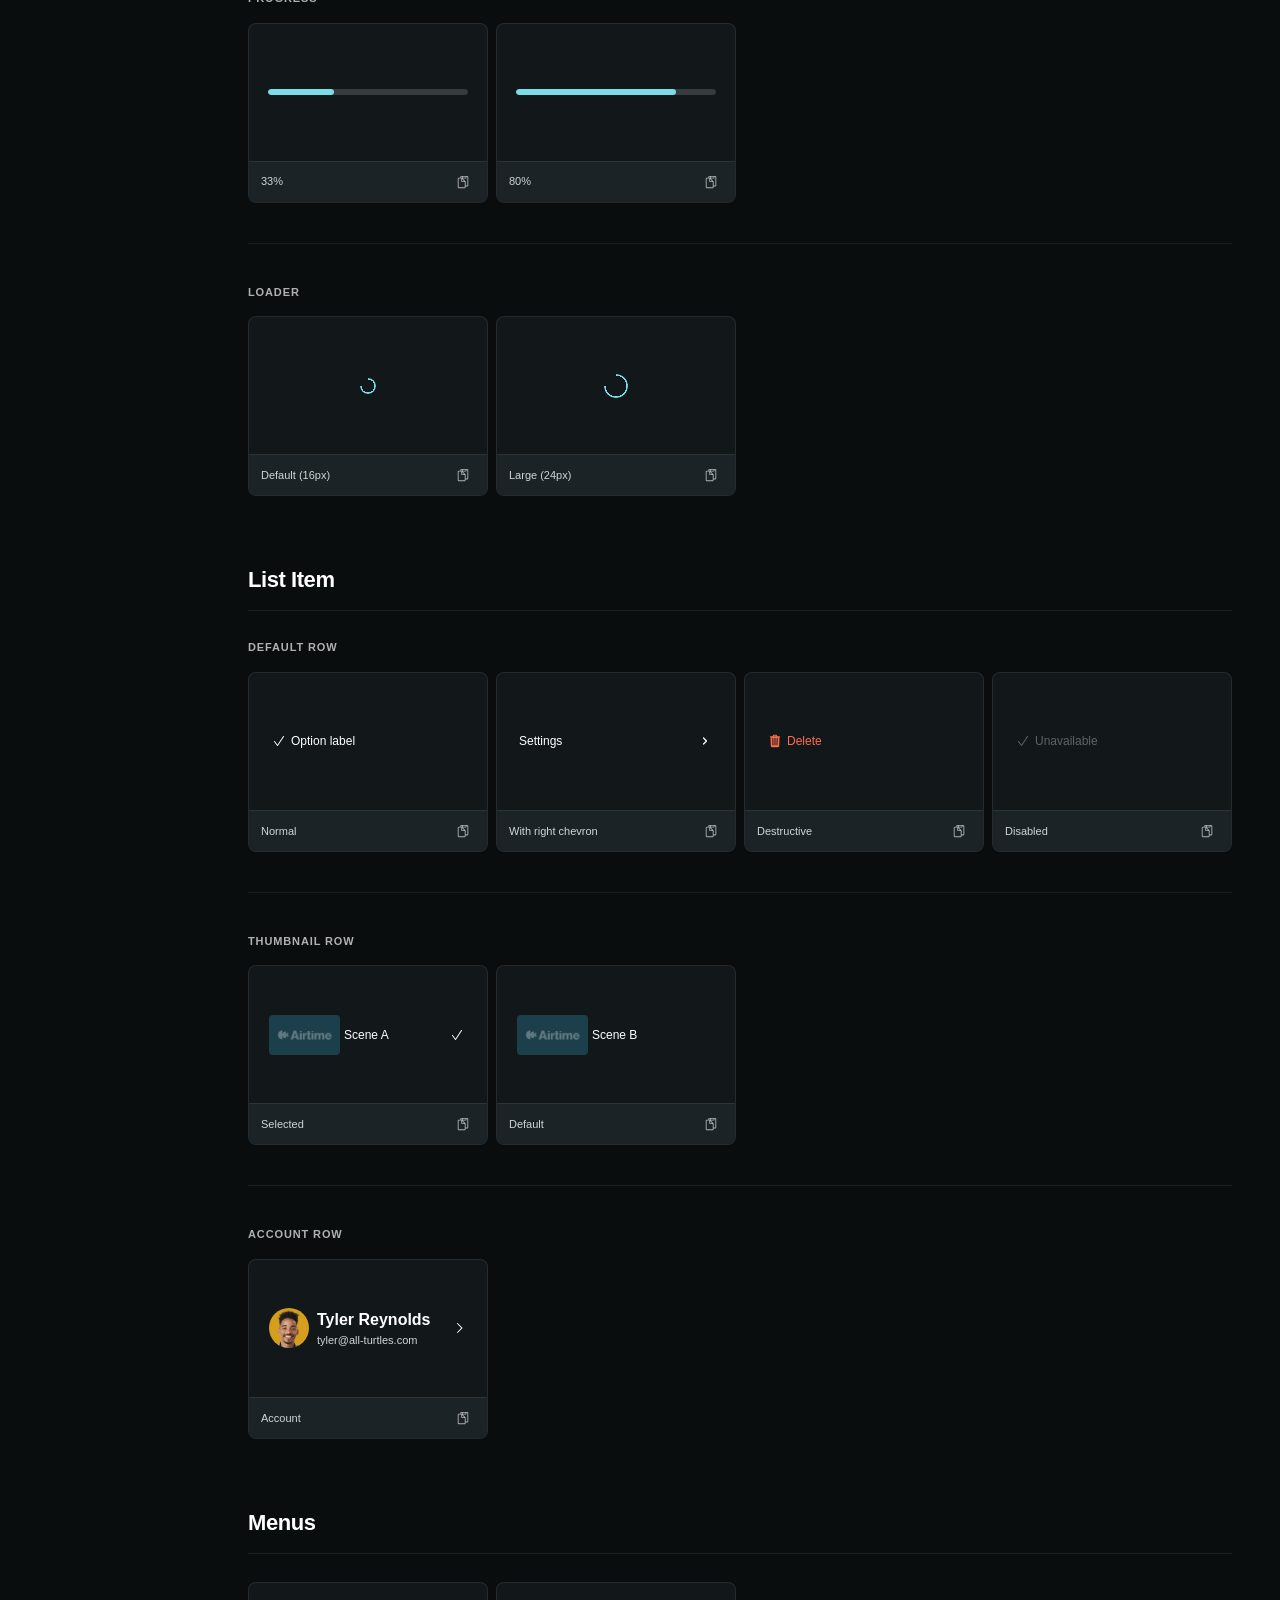
==== commit 0e2f6fe8: "feat(icons): add SidebarPanel and NoSidebarPanel (#17) SidebarPanel_Stroke_24 (sidebar shown) and No" ====
--- a/index.html
+++ b/index.html
@@ -1181,7 +1181,7 @@
       <h1>Airtime Design System</h1>
       <span class="stat-chip"><span class="stat-num">128</span> tokens</span>
       <span class="stat-chip"><span class="stat-num">94</span> variants</span>
-      <span class="stat-chip"><span class="stat-num">744</span> icons</span>
+      <span class="stat-chip"><span class="stat-num">801</span> icons</span>
     </div>
   </header>
 
@@ -1256,7 +1256,7 @@
               <tr><td><code>CLAUDE.md</code></td><td>AI instructions — token reference, anti-patterns, component inventory</td></tr>
               <tr><td><code>generated/tokens.css</code></td><td>CSS custom properties — link this in your HTML</td></tr>
               <tr><td><code>components/*.css</code></td><td>Component styles — import the ones you need</td></tr>
-              <tr><td><code>generated/icons.js</code></td><td>744 SVG icons via <code>AppIcons</code> object</td></tr>
+              <tr><td><code>generated/icons.js</code></td><td>801 SVG icons via <code>AppIcons</code> object</td></tr>
               <tr><td><code>generated/.design-rules.json</code></td><td>Machine-readable anti-pattern rules</td></tr>
             </tbody>
           </table>
@@ -2364,7 +2364,7 @@
                   <!-- SF Symbol: eyedropper (U+100399) — 16px container, 14px visual content -->
                   <svg width="16" height="16" viewBox="-149 -149 2385 2372" xmlns="http://www.w3.org/2000/svg" fill="currentColor">
                     <g transform="translate(-230, 1735) scale(1, -1)">
-                      <path d="M1560 867 1416 723C1380 688 1335 677 1300 714C1263 754 1271 790 1311 831L1452 977L1366 1062L558 254C249 -55 398 -7 230 -244L320 -339C549 -172 518 -336 832 -23L1643 783ZM1798 686 1826 717C1875 768 1878 828 1825 880L1795 909C1948 1046 2118 1065 2223 1172C2372 1322 2324 1532 2219 1637C2115 1743 1907 1788 1754 1641C1646 1537 1628 1366 1491 1213L1462 1243C1411 1295 1350 1293 1299 1244L1269 1216C1207 1157 1219 1105 1271 1052L1634 689C1687 636 1740 625 1798 686Z"/>
+                      <path d="M1560 867 1416 723C1380 688 1335 677 1300 714C1263 754 1271 790 1311 831L1452 977L1366 1062L558 254C249 -55 398 -7 230 -244L320 -339C549 -172 518 -336 832 -23L1643 783ZM1798 686 1826 717C1875 801 1878 828 1825 880L1795 909C1948 1046 2118 1065 2223 1172C2372 1322 2324 1532 2219 1637C2115 1743 1907 1788 1754 1641C1646 1537 1628 1366 1491 1213L1462 1243C1411 1295 1350 1293 1299 1244L1269 1216C1207 1157 1219 1105 1271 1052L1634 689C1687 636 1740 625 1798 686Z"/>
                     </g>
                   </svg>
                 </button>
@@ -2516,7 +2516,7 @@
       <div class="section-block">
         <h3 class="section-heading">Icons</h3>
         <div class="details-content">
-      <p class="subsection-label" style="margin-bottom:16px">223 unique icons &middot; 744 variants &middot; Fill + Stroke styles &middot; 16px / 24px sizes</p>
+      <p class="subsection-label" style="margin-bottom:16px">236 unique icons &middot; 801 variants &middot; Fill + Stroke styles &middot; 16px / 24px sizes</p>
 
       <div class="icon-toolbar">
         <div class="input-wrapper" style="flex:1;min-width:180px">
@@ -2546,7 +2546,7 @@
 
     <!-- ── Footer ── -->
     <footer class="page-footer">
-      <span>Airtime Design System &middot; 128+ tokens &middot; 94 components &middot; 744 icons</span>
+      <span>Airtime Design System &middot; 128+ tokens &middot; 94 components &middot; 801 icons</span>
       <a href="https://github.com/all-turtles/airtime-design-system" target="_blank" rel="noopener">GitHub</a>
     </footer>
 
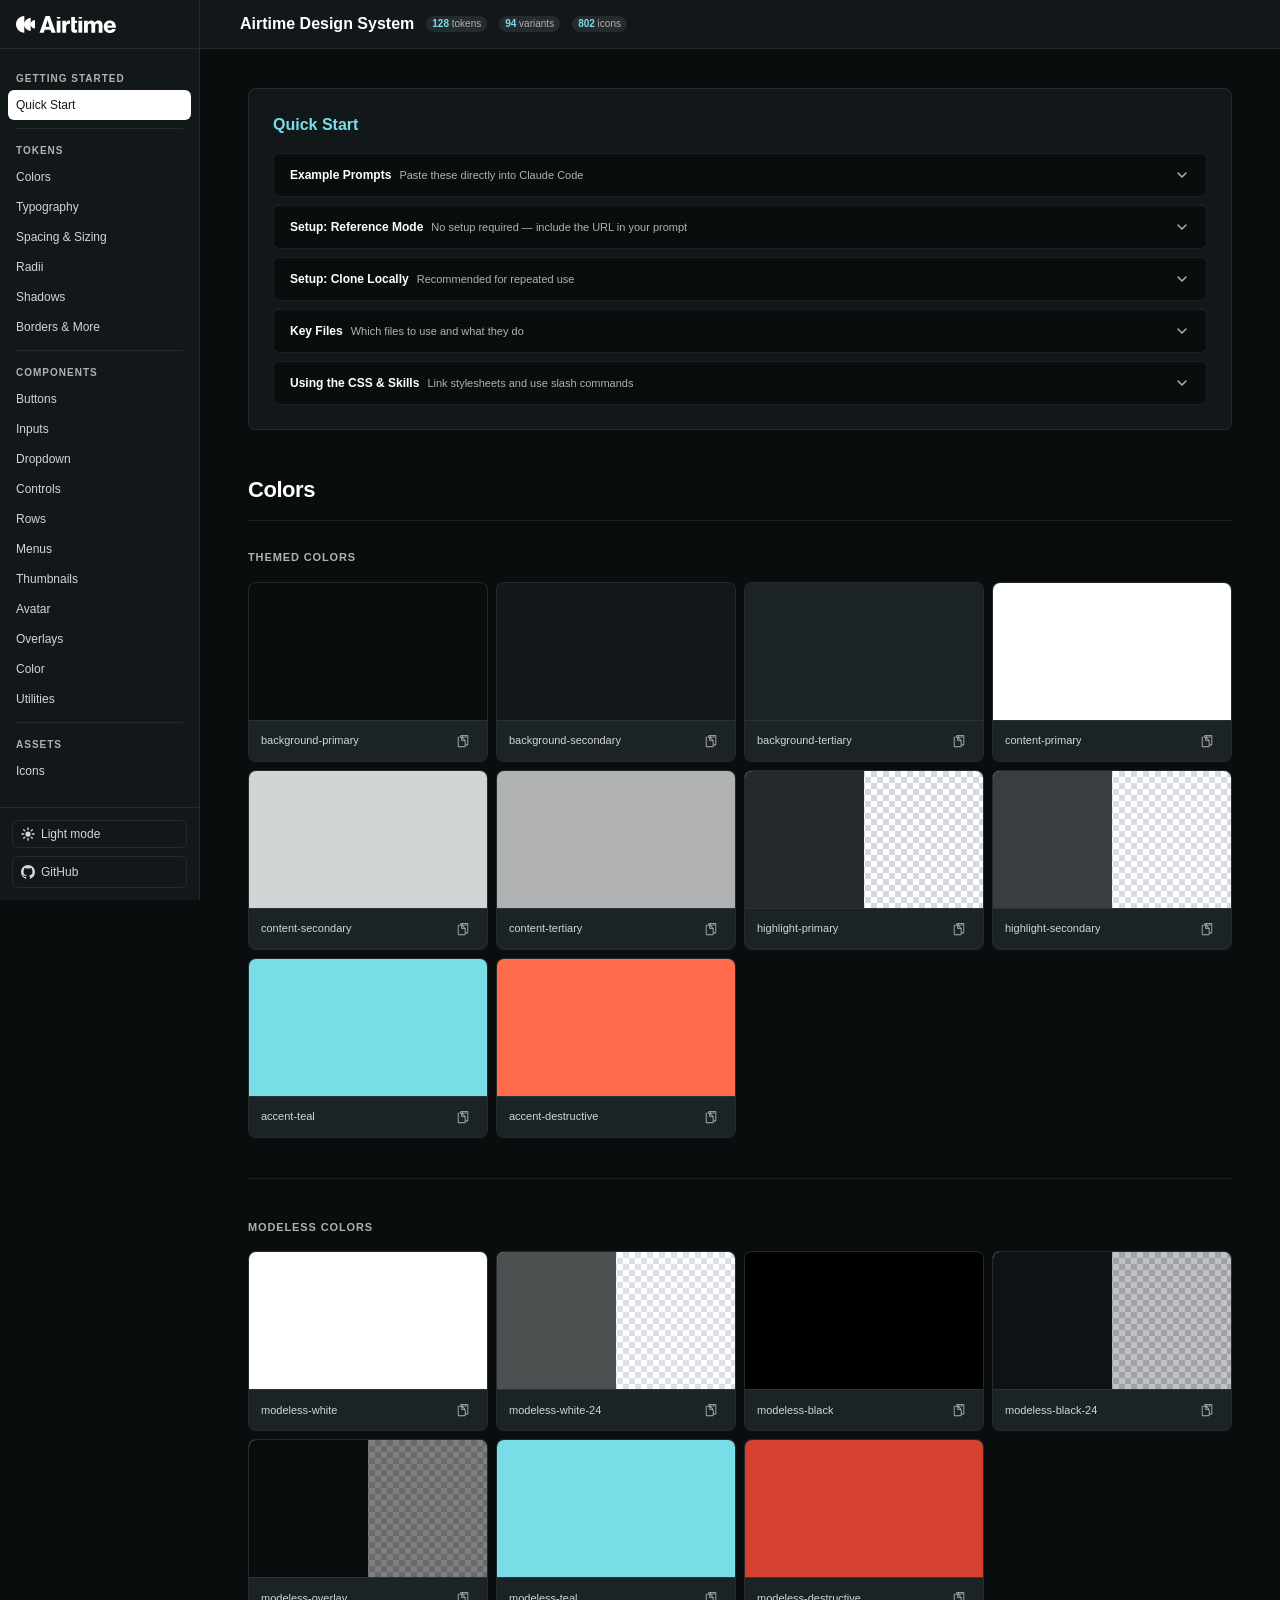
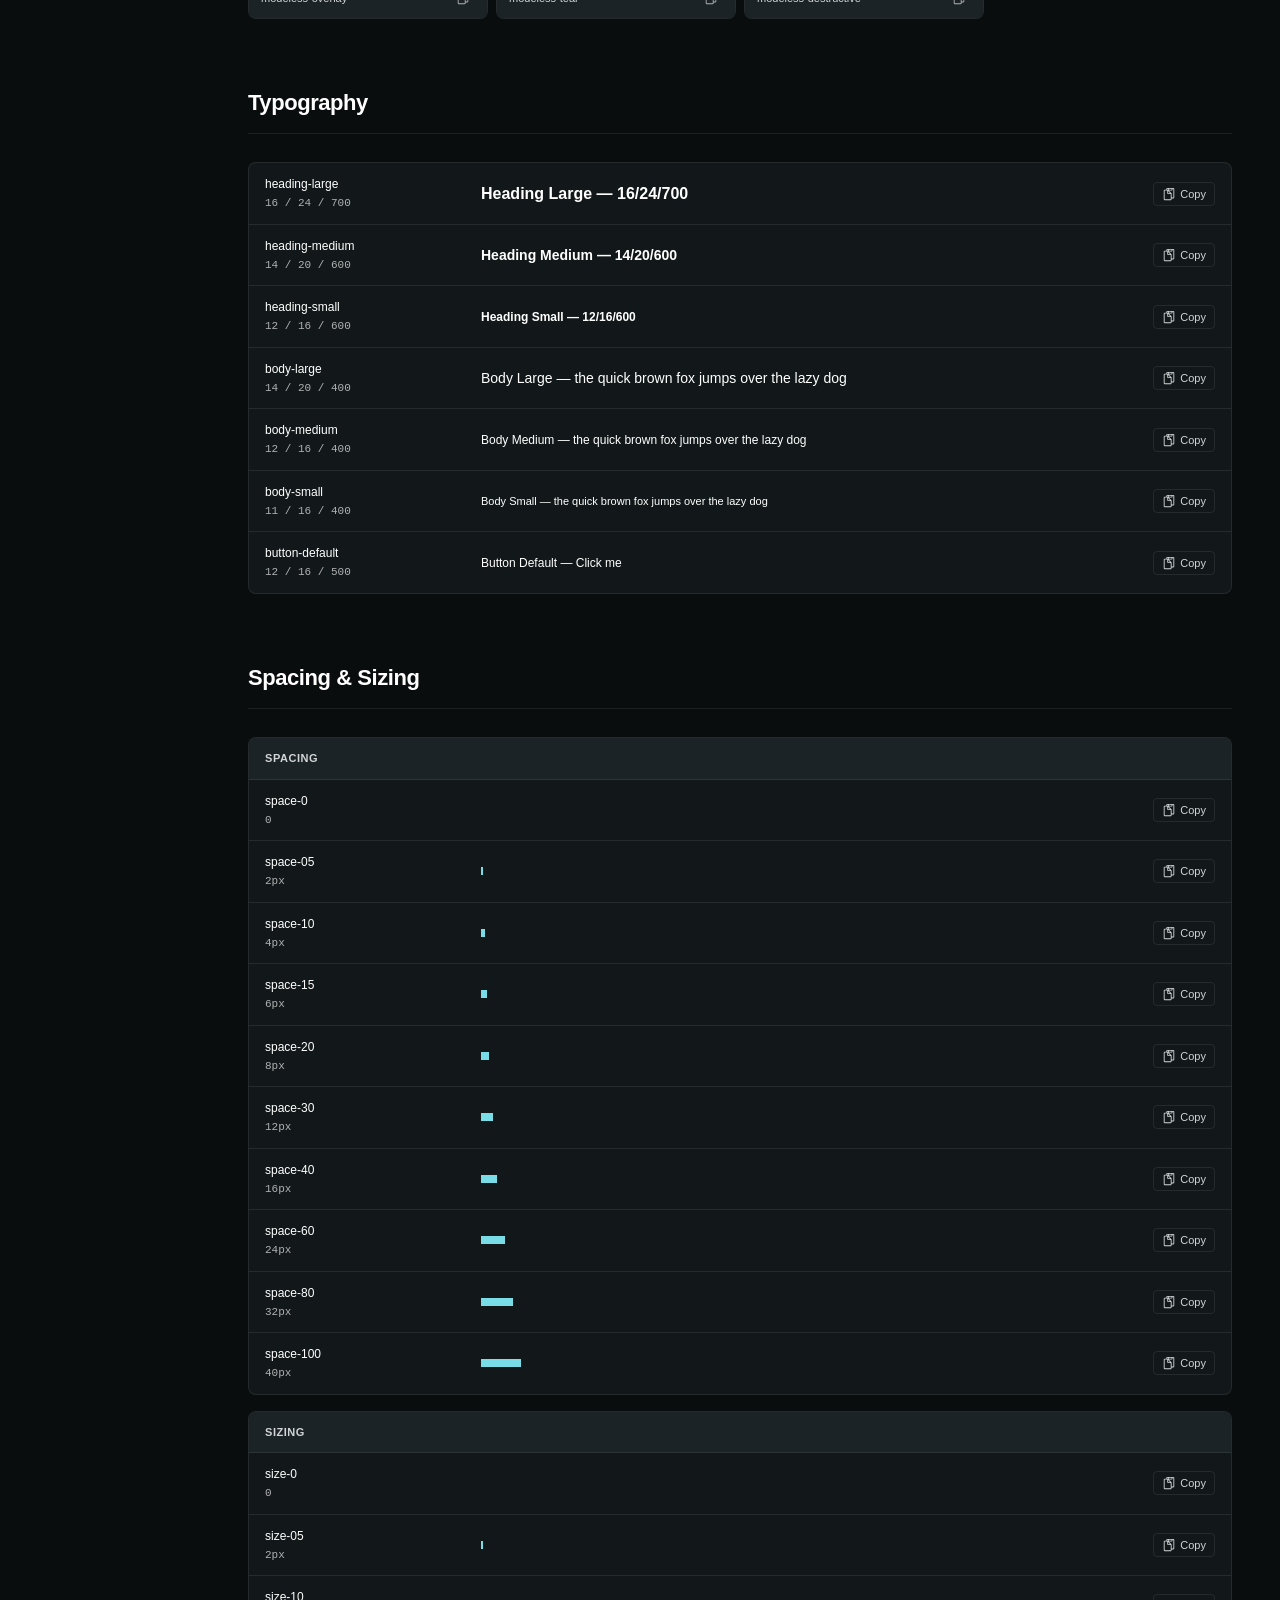
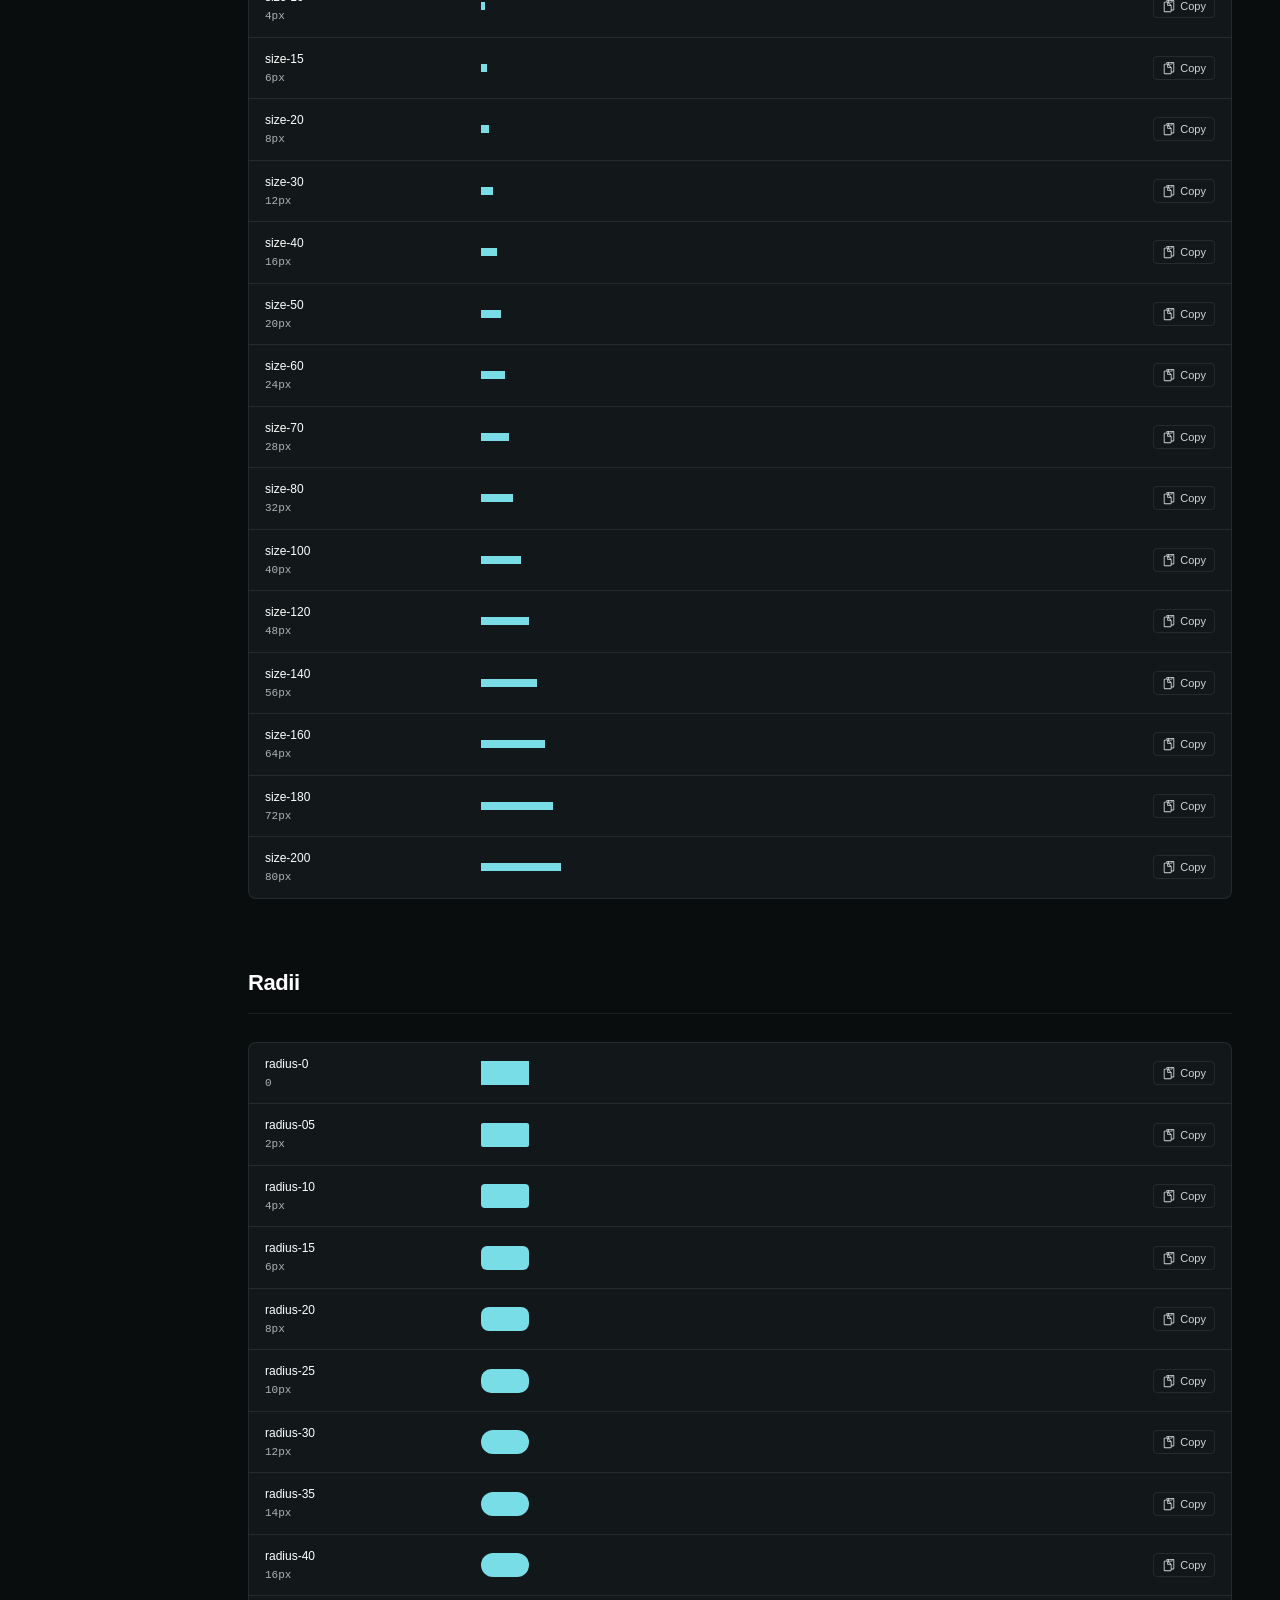
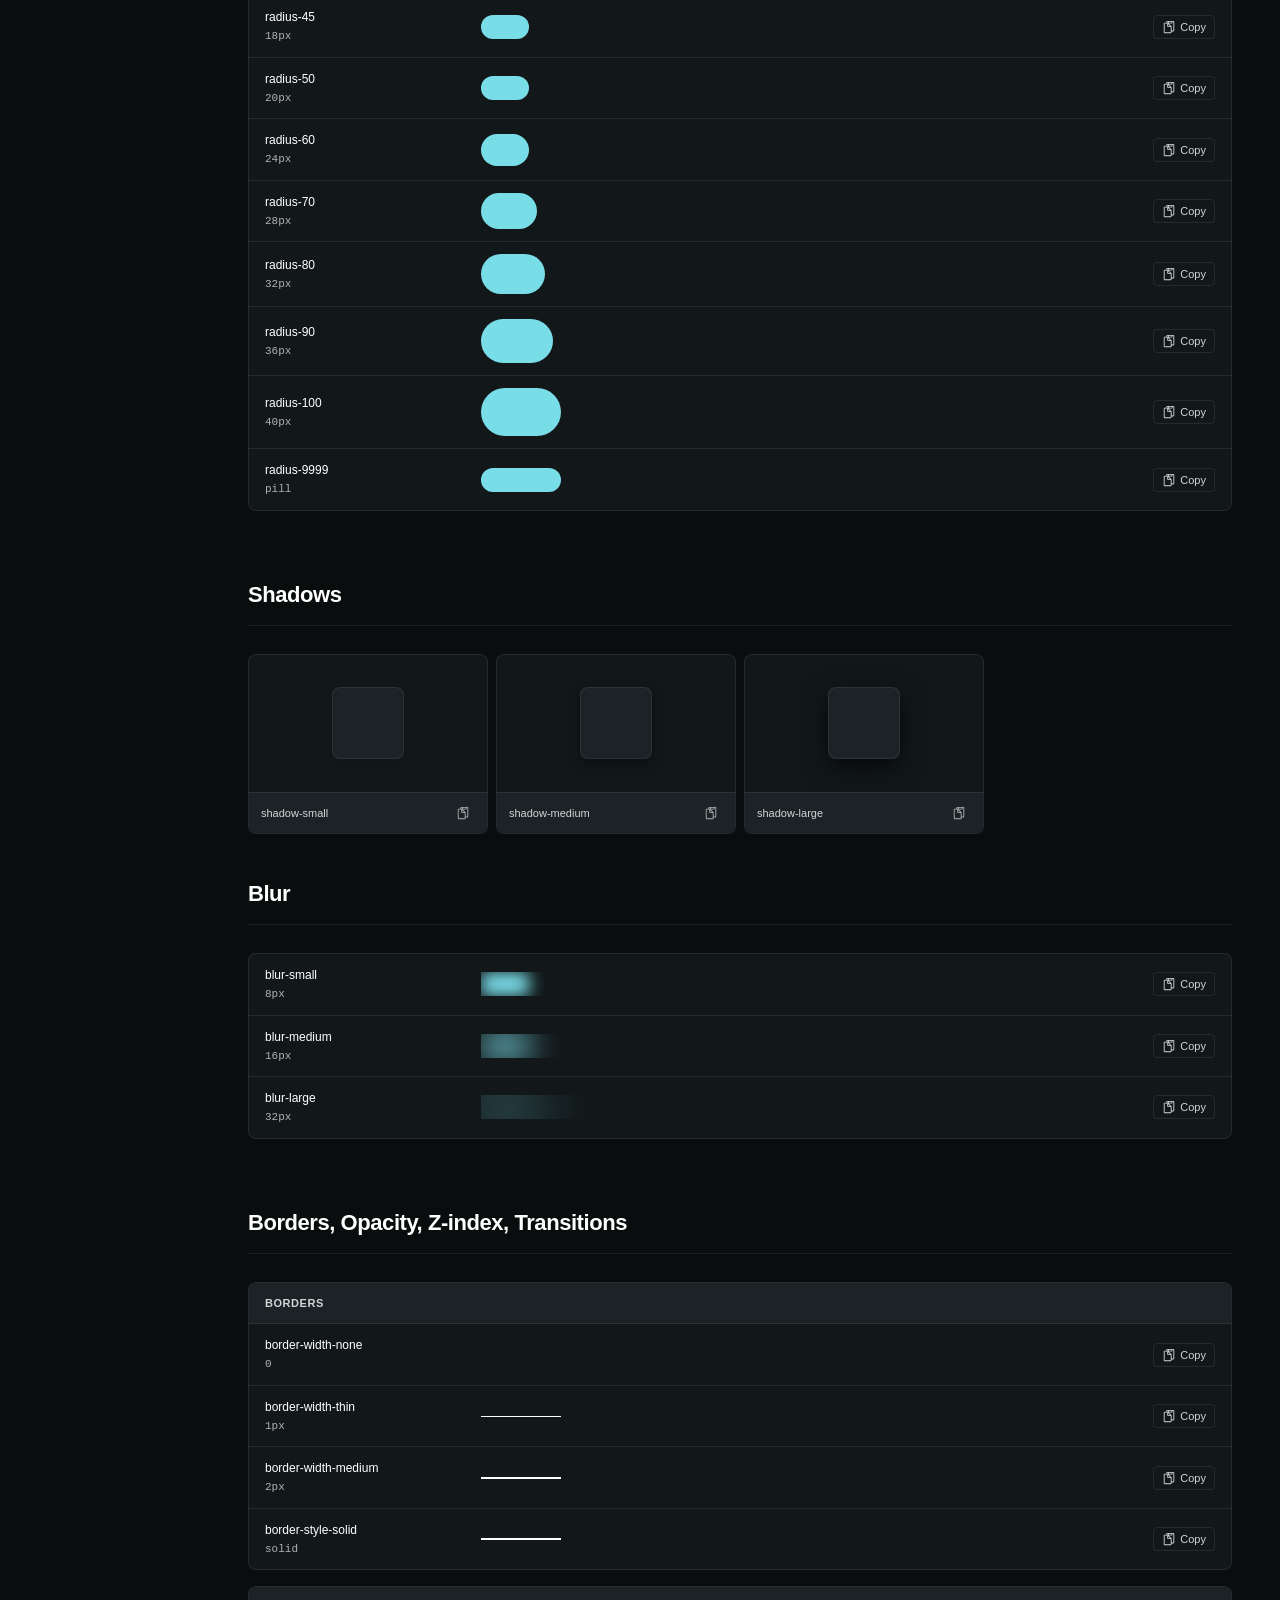
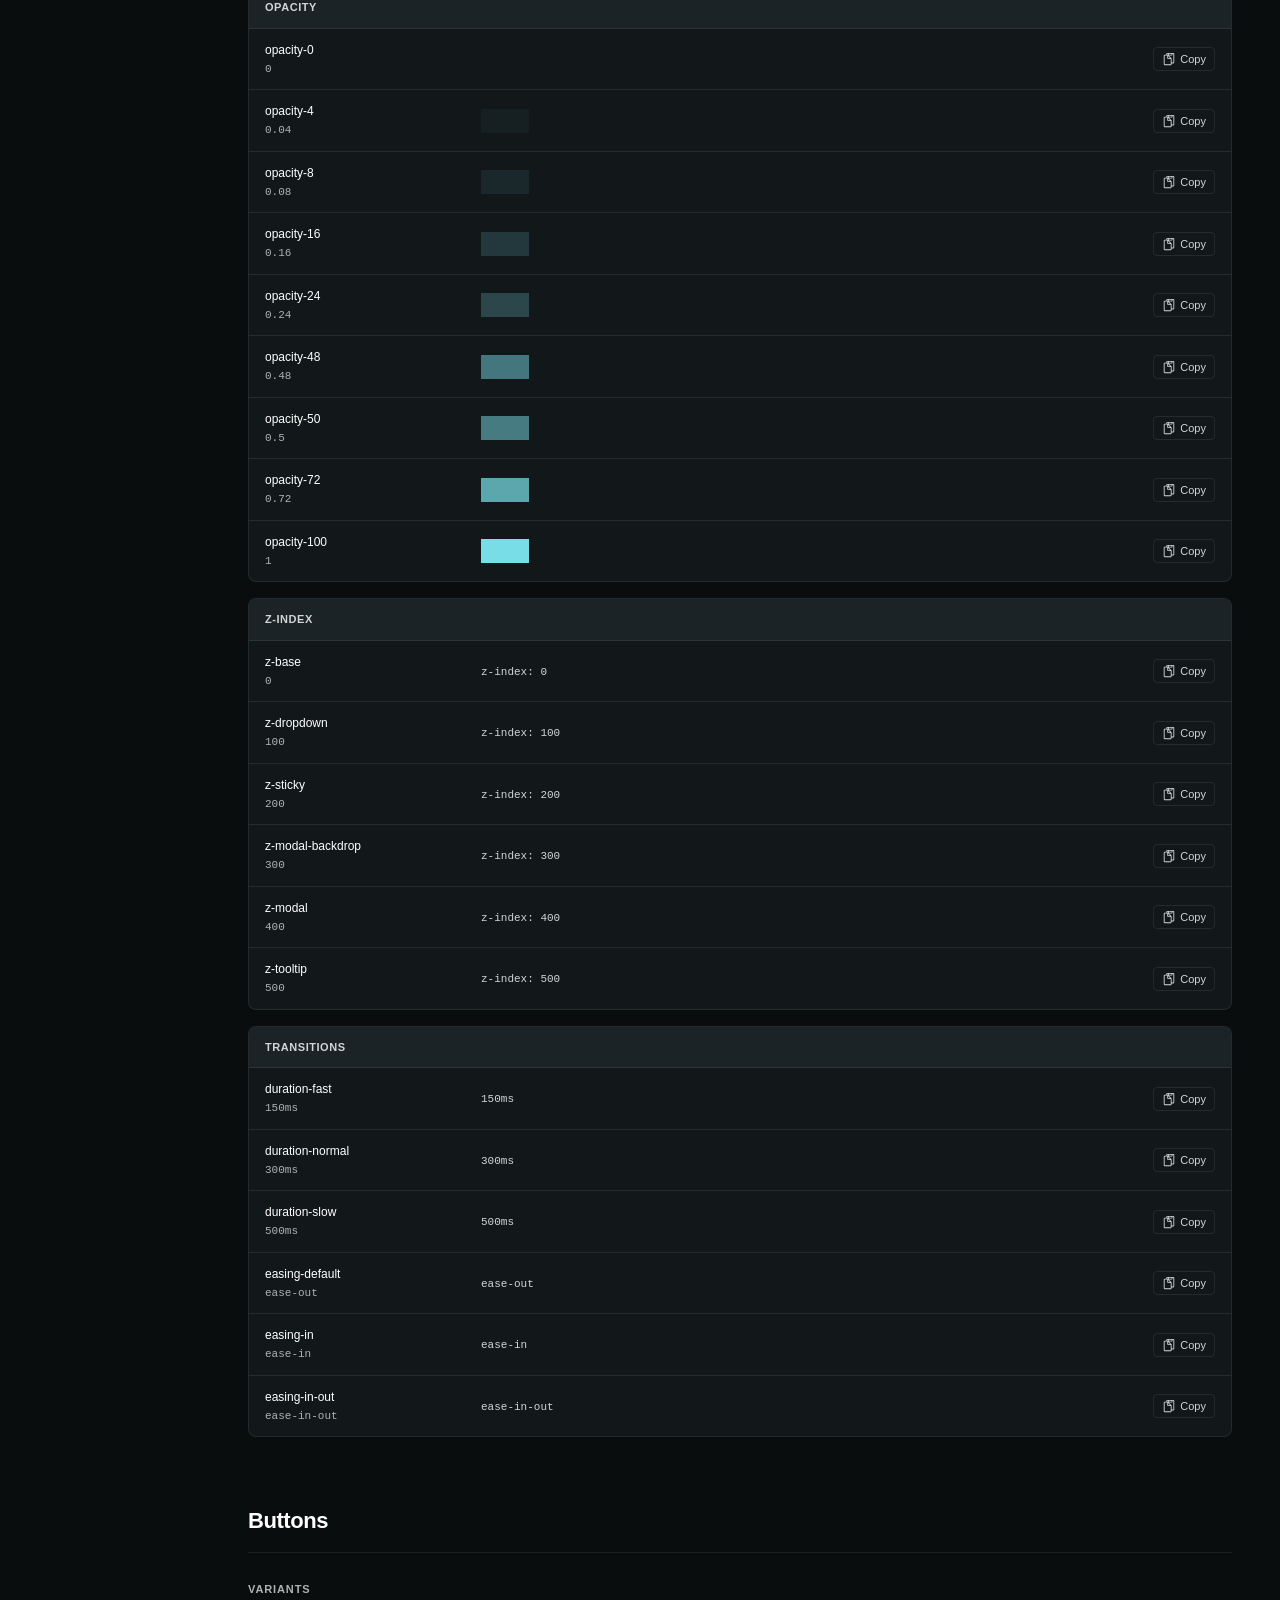
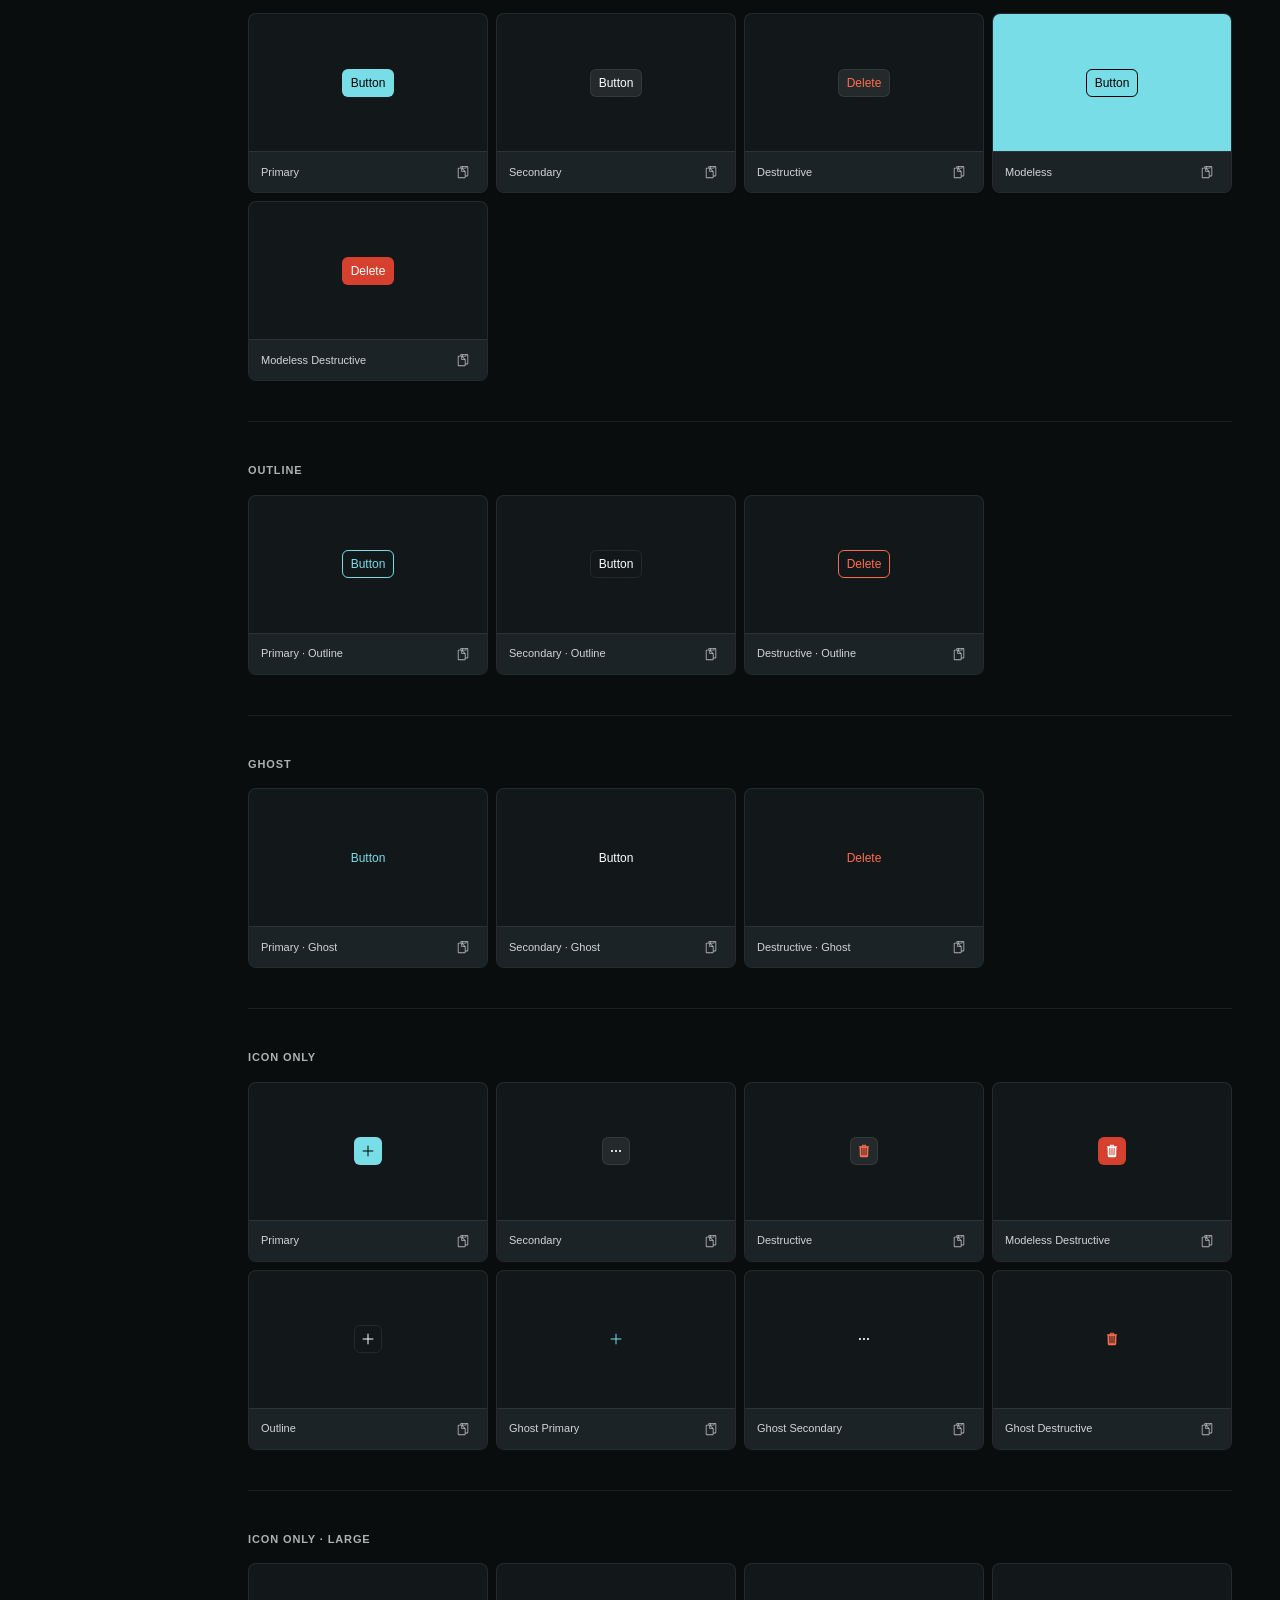
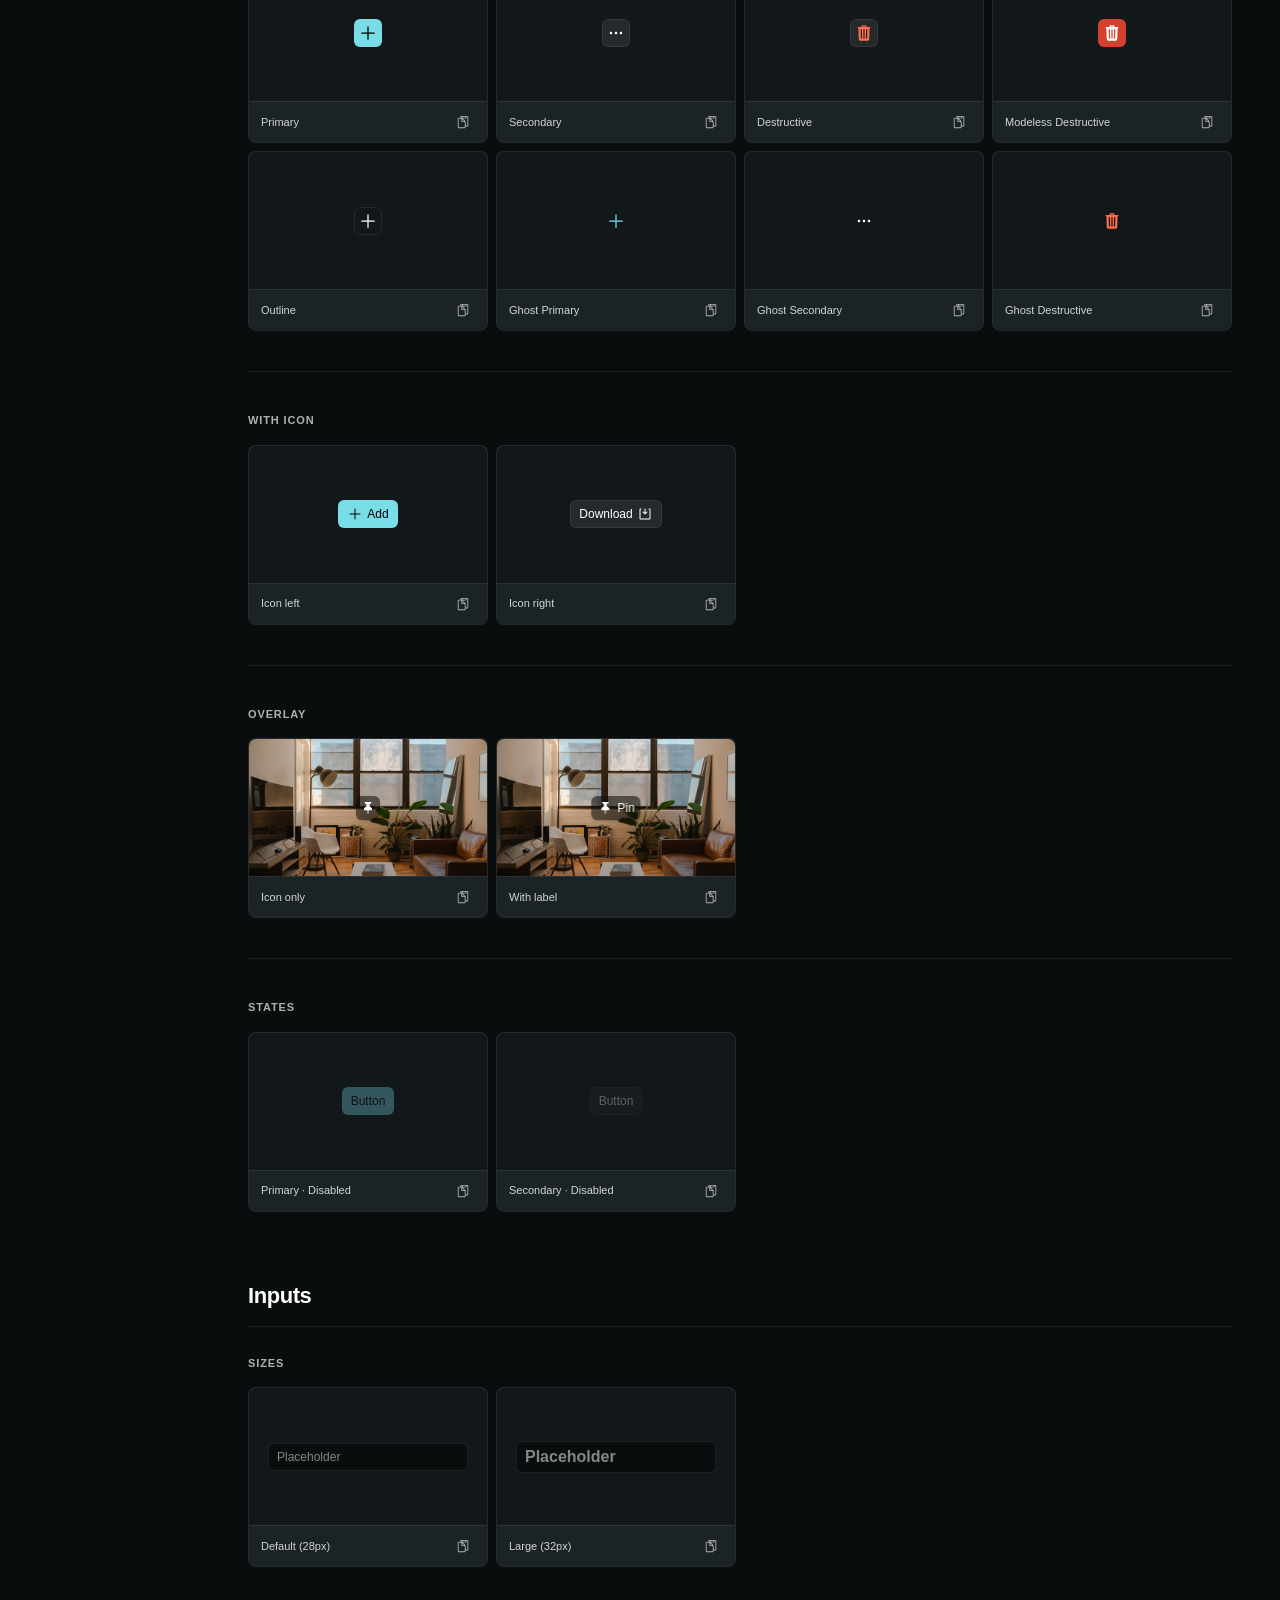
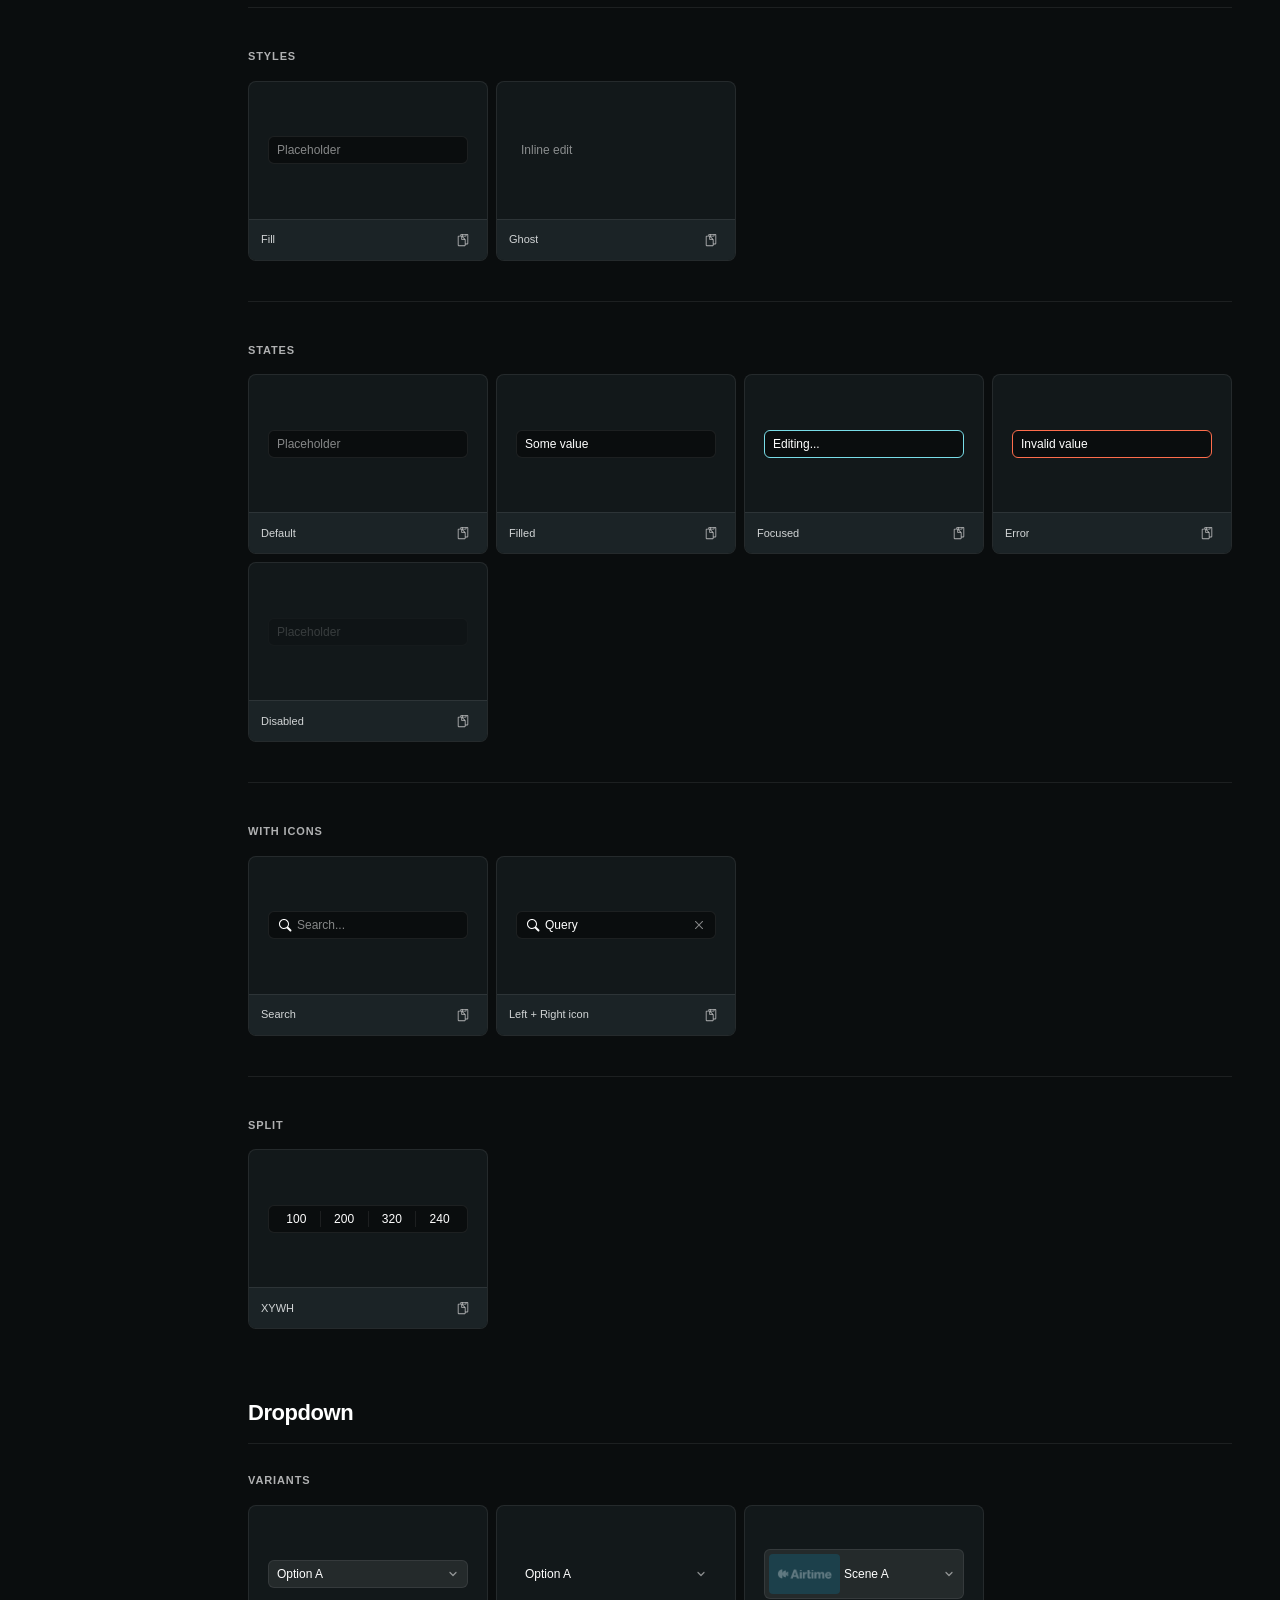
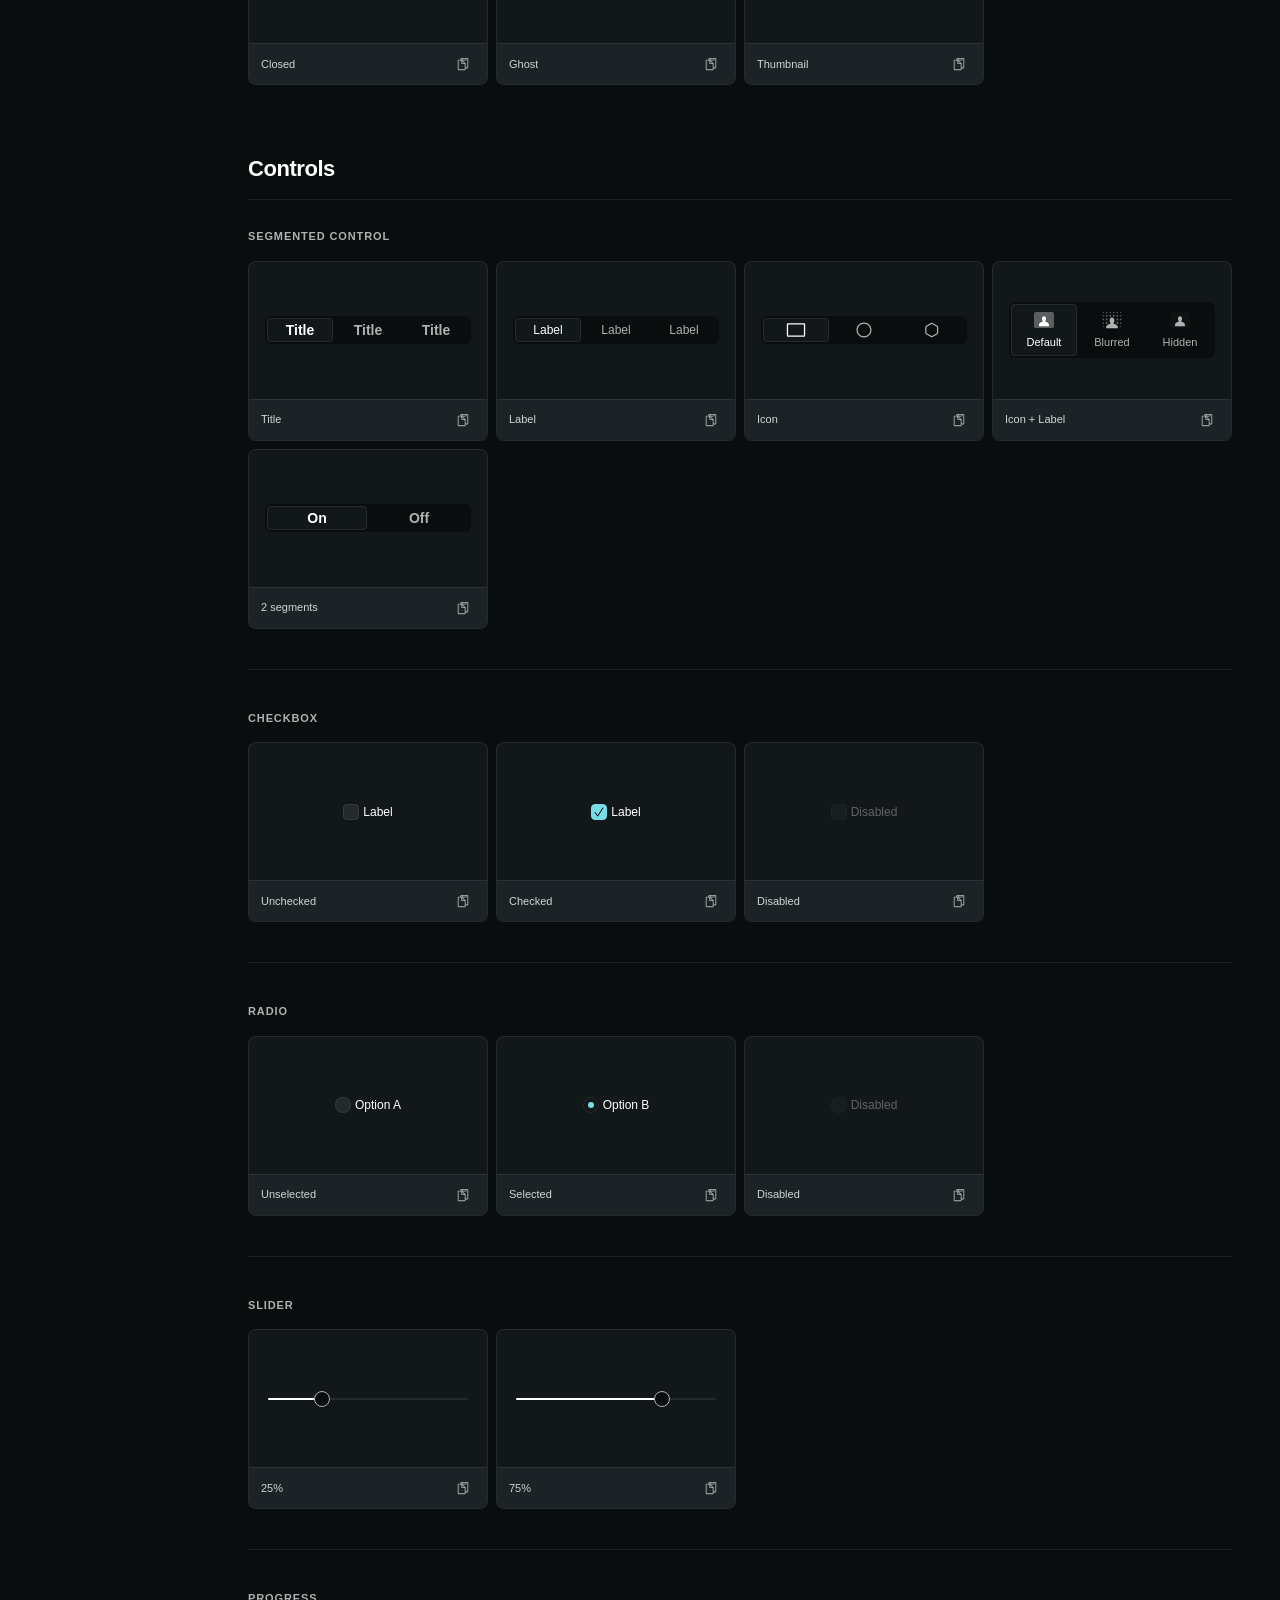
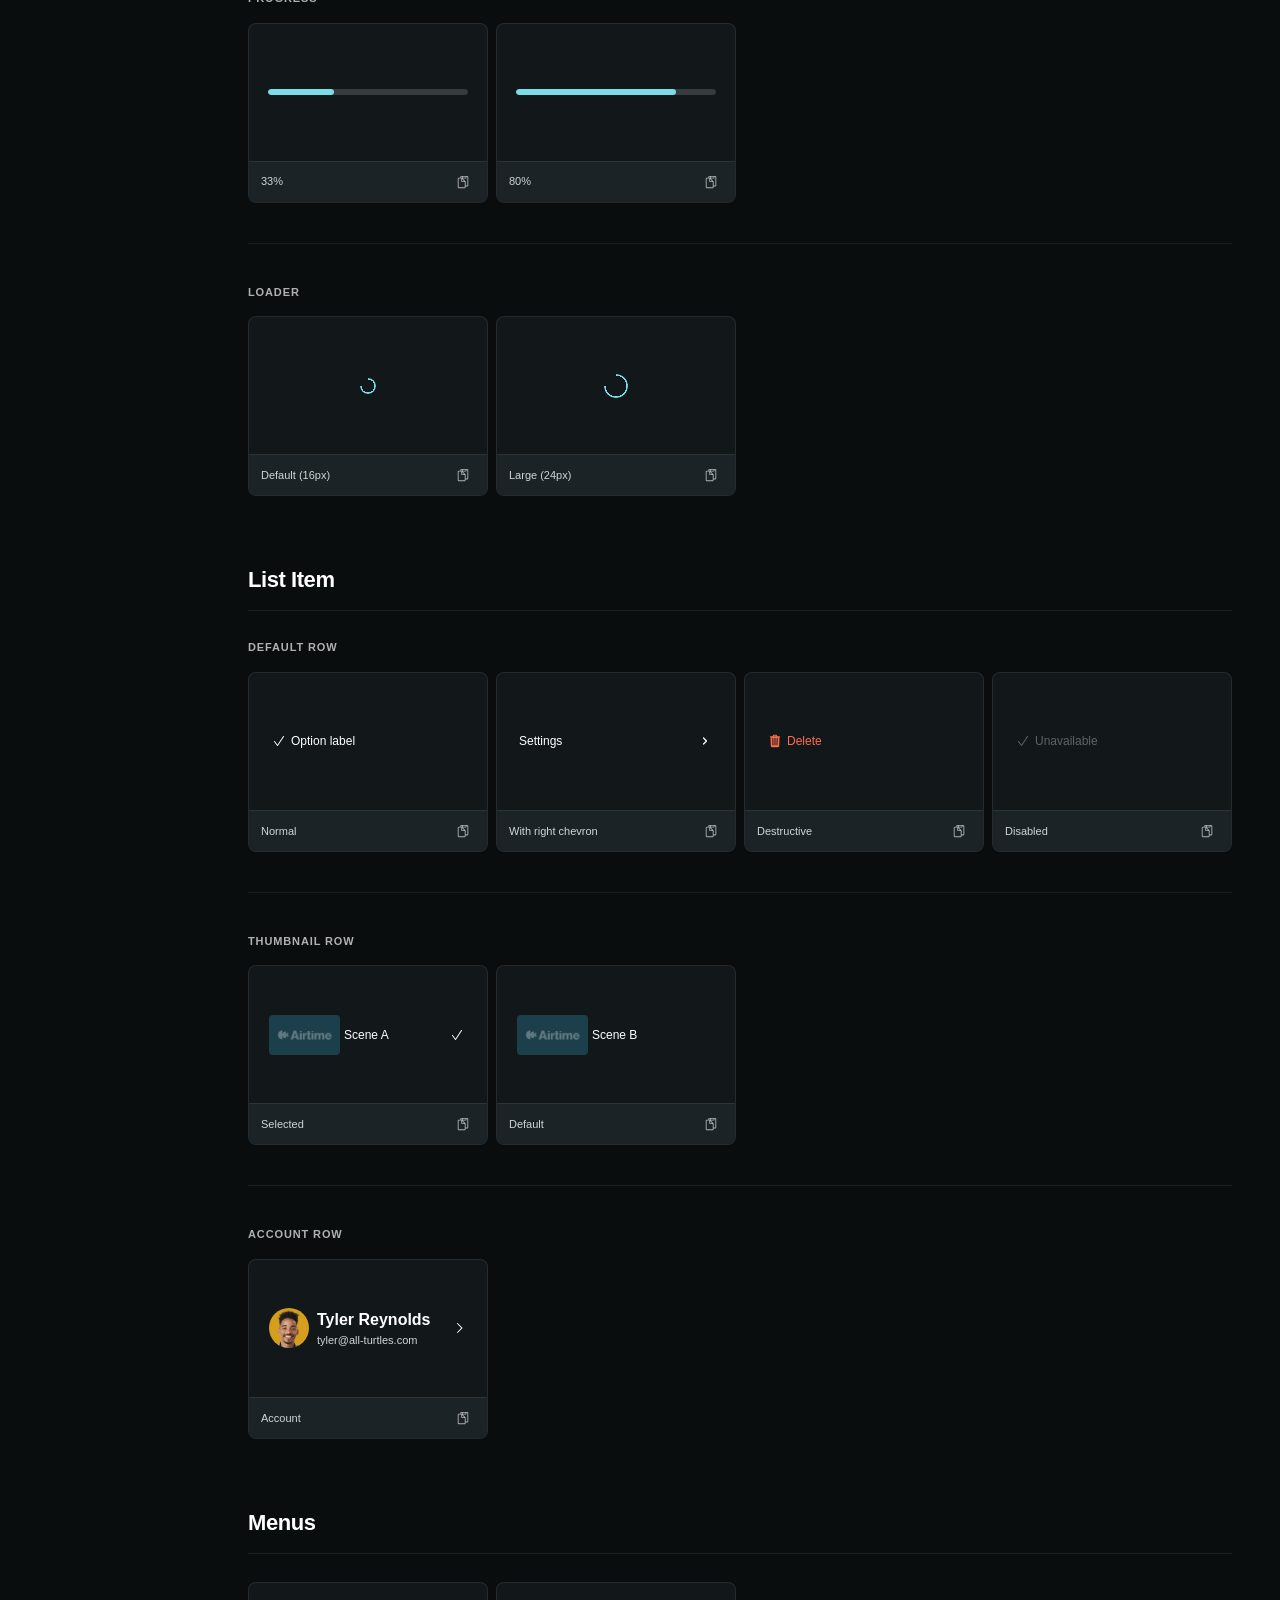
==== commit 82f347a7: "feat(icons): add Presenter_Wallpaper_Fill_20 Presenter silhouette over a 30% diagonal-hatch wallpape" ====
--- a/index.html
+++ b/index.html
@@ -1181,7 +1181,7 @@
       <h1>Airtime Design System</h1>
       <span class="stat-chip"><span class="stat-num">128</span> tokens</span>
       <span class="stat-chip"><span class="stat-num">94</span> variants</span>
-      <span class="stat-chip"><span class="stat-num">801</span> icons</span>
+      <span class="stat-chip"><span class="stat-num">802</span> icons</span>
     </div>
   </header>
 
@@ -1256,7 +1256,7 @@
               <tr><td><code>CLAUDE.md</code></td><td>AI instructions — token reference, anti-patterns, component inventory</td></tr>
               <tr><td><code>generated/tokens.css</code></td><td>CSS custom properties — link this in your HTML</td></tr>
               <tr><td><code>components/*.css</code></td><td>Component styles — import the ones you need</td></tr>
-              <tr><td><code>generated/icons.js</code></td><td>801 SVG icons via <code>AppIcons</code> object</td></tr>
+              <tr><td><code>generated/icons.js</code></td><td>802 SVG icons via <code>AppIcons</code> object</td></tr>
               <tr><td><code>generated/.design-rules.json</code></td><td>Machine-readable anti-pattern rules</td></tr>
             </tbody>
           </table>
@@ -2516,7 +2516,7 @@
       <div class="section-block">
         <h3 class="section-heading">Icons</h3>
         <div class="details-content">
-      <p class="subsection-label" style="margin-bottom:16px">236 unique icons &middot; 801 variants &middot; Fill + Stroke styles &middot; 16px / 24px sizes</p>
+      <p class="subsection-label" style="margin-bottom:16px">237 unique icons &middot; 802 variants &middot; Fill + Stroke styles &middot; 16px / 24px sizes</p>
 
       <div class="icon-toolbar">
         <div class="input-wrapper" style="flex:1;min-width:180px">
@@ -2546,7 +2546,7 @@
 
     <!-- ── Footer ── -->
     <footer class="page-footer">
-      <span>Airtime Design System &middot; 128+ tokens &middot; 94 components &middot; 801 icons</span>
+      <span>Airtime Design System &middot; 128+ tokens &middot; 94 components &middot; 802 icons</span>
       <a href="https://github.com/all-turtles/airtime-design-system" target="_blank" rel="noopener">GitHub</a>
     </footer>
 
